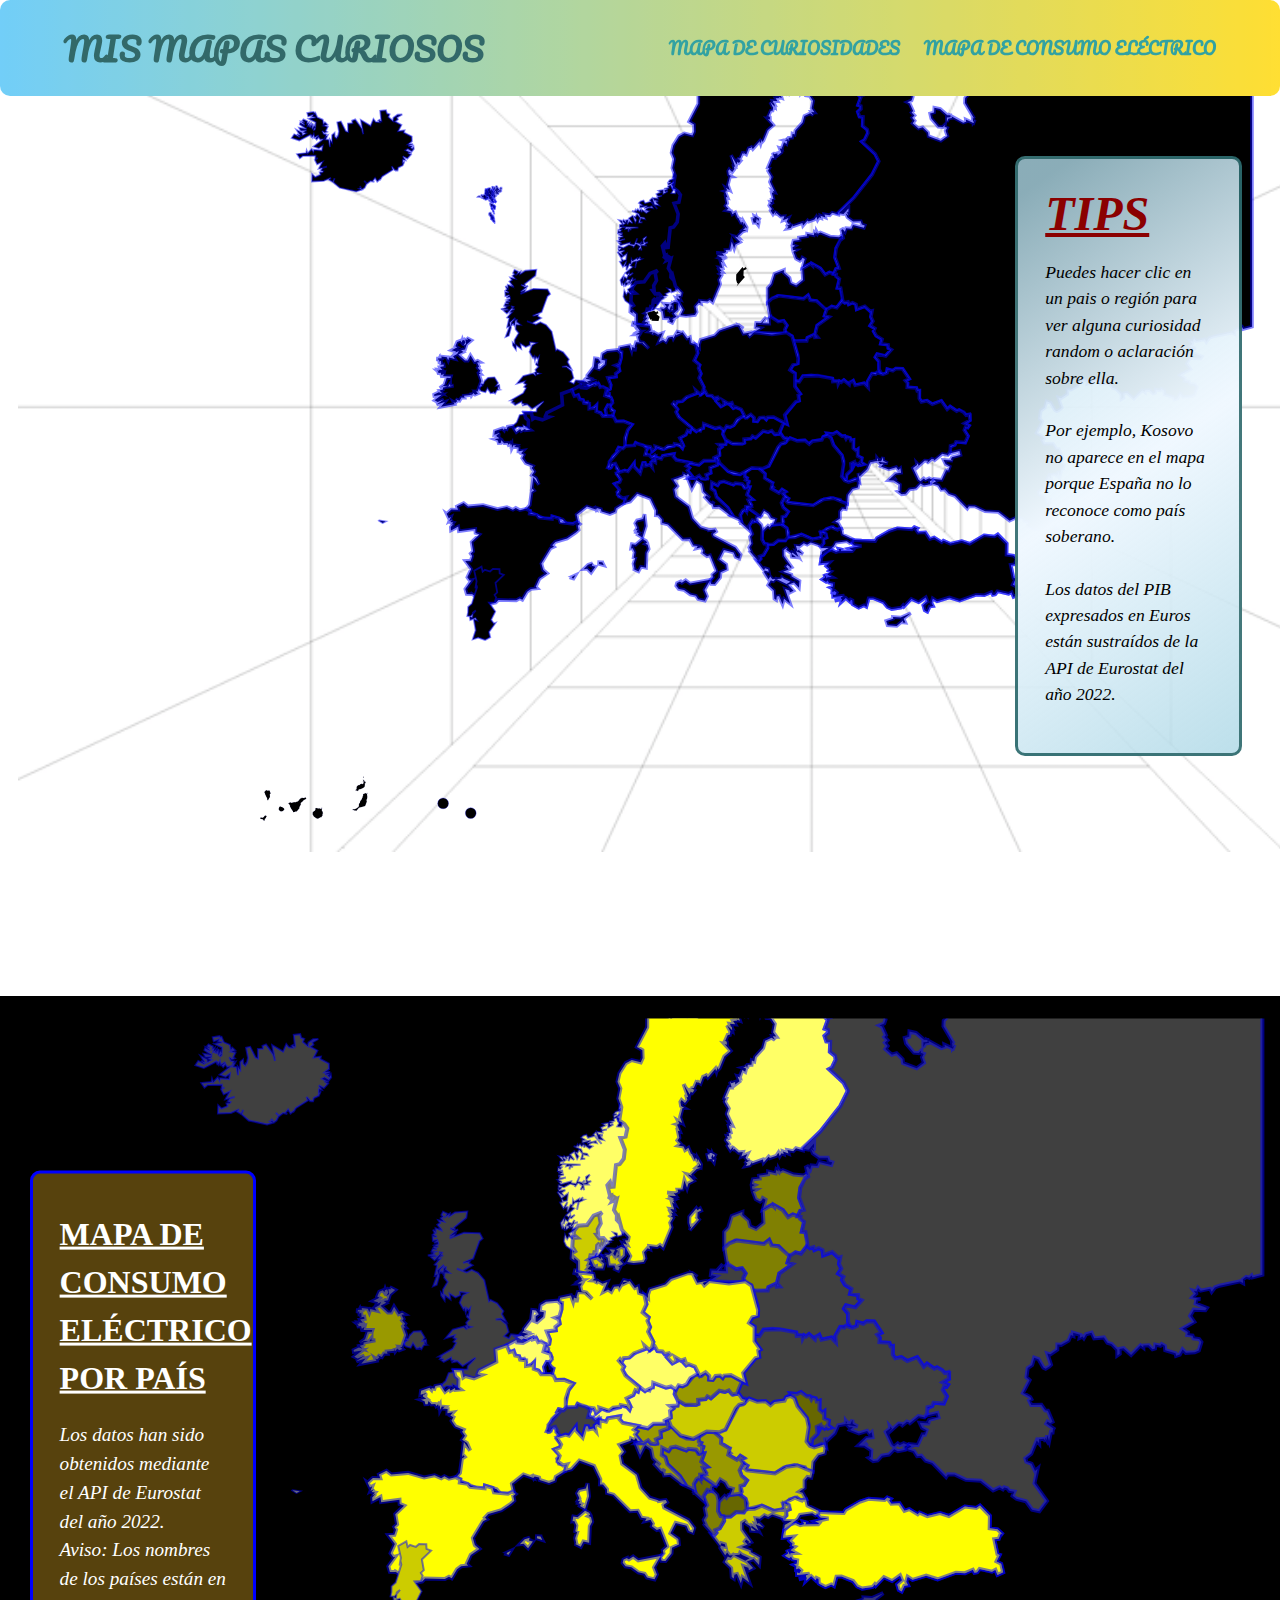
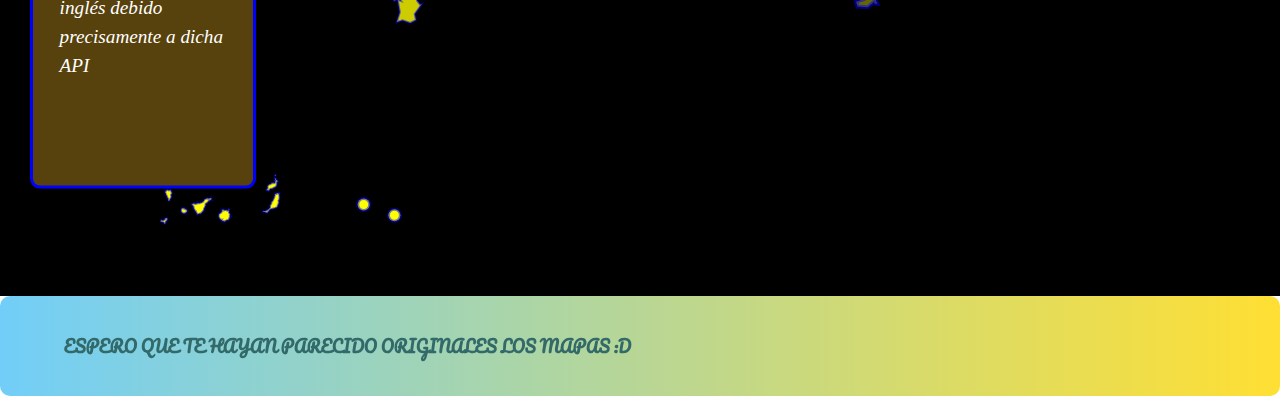
==== index.html @ 96e1d3d3 "Done most work" ====
<!doctype html>
<html lang="es">

<head>
    <meta charset="UTF-8">
    <meta name="viewport" content="width=device-width, initial-scale=1.0">
    <title>Maps Stadistics</title>
    <link rel="stylesheet" href="estilos.css">
    <script type='module' src="script.js" defer></script>
    <script type='module' src="script2.js" defer></script>
    <link rel="stylesheet" href="https://fonts.googleapis.com/css2?family=Pacifico&display=swap">
    <link rel="stylesheet" href="https://fonts.googleapis.com/css2?family=Sacramento&display=swap">
    <link rel="stylesheet" href="https://fonts.googleapis.com/css2?family=Handlee&display=swap">
    <link rel="stylesheet" href="https://fonts.googleapis.com/css2?family=Indie+Flower&display=swap">
    <link rel="icon" type="image/png" href="imgs/faviconMapa.png" />
</head>

<body>
    <header class="header">
        <div class="container">
            <h1 class="logo">MIS MAPAS CURIOSOS</h1>
            <nav class="main-nav">
                <ul>
                    <li><a href="#sol">Mapa de curiosidades</a></li>
                    <li><a href="#noche">Mapa de consumo eléctrico</a></li>
                </ul>
            </nav>
        </div>
    </header>
    <main>
        <section id="sol">
            <div class="aesthetic"></div>
            <div class="curiosidades" id="boxCuriosidades">
                <h3 class="tip" id="tipID">Tips</h3>
                <p class="curiosidad" id="curiosidadID">Puedes hacer clic en un pais o región para ver alguna curiosidad
                    random o aclaración sobre ella.
                    <br><br> Por ejemplo, Kosovo no aparece en el mapa porque España no lo reconoce como país soberano.
                    <br><br> Los datos del PIB expresados en Euros están sustraídos de la API de Eurostat del año 2022.
                </p>
            </div>
            <svg class="svgIslandia">
                <g id="paisG">
                    <path class="pais" id="0" name="Islandia"
                        d="M143.70232319159174,42.4062263351332L142.27524270371282,42.42993462417582L142.70839783030033,43.806839103218806L139.75791198928155,45.05608356433732L138.1443171126171,43.540576780119096L137.98725236416612,47.47919228551389L144.45390255429666,47.19286910245443L148.55905971009966,45.43055295024902L147.21664693818263,46.34788136476378L149.61617909127565,47.807460903034034L150.56592999206524,45.71444451391925L149.76772203216393,47.90047034466474L153.36180522132756,50.97646887179821L162.54579826649496,53.01477382465933L165.55088864896737,52.128448557355L164.3201390966522,51.44516350903526L165.3840073537382,51.265831579093444L164.5956159406151,50.14424713589964L165.6600977318747,52.0822477889631L167.2405617631628,51.004432494772075L168.40627669307247,48.61840596927836L166.9779691368463,47.18679005398182L168.51364517345888,48.78861932651089L170.57082525766265,47.2615623501948L172.68567755418826,47.710196127472585L171.600335601025,47.33694255125499L173.04643564828666,45.52660191611586L174.2673686538236,47.526000958752846L176.4533909144911,45.700462702432425L175.4864610568397,46.92174354057676L176.96262427860955,44.69255646567596L182.96176142842896,40.93813612900075L182.28687383742863,39.14177730534878L184.02747028803583,41.20014311816968L185.53492375266117,41.06822776631446L184.1213410166023,41.40075171776523L185.531856081793,41.384338286889374L185.93617510221958,39.778253680429444L188.38785766007172,38.576425797397526L189.3848506922313,36.31380395589722L188.43755392813625,37.38250067737962L188.50320208471538,35.42079173527334L189.9051276714752,35.663953674176874L188.45841409003992,33.487654320987495L190.95488464256755,34.78735488442858L192.99549930408313,32.52230142353924L191.23342915739858,31.496765946212268L193.38202583347424,31.773970556562748L190.065873624968,30.136882802892888L191.28128482294227,29.511956619910162L193.441538648317,30.811657183351056L194.55019490007845,29.492503664797788L194.38515420737022,28.209216532232865L193.71149368471714,29.302229447605555L192.9862962914786,28.687029742179092L193.6673192242153,27.786114758540233L191.4812969635478,27.838394575404475L194.13483226452647,26.770305758769368L191.45246085738688,26.80374052536899L193.49614318977066,25.202519157686936L193.41024840546152,22.54962240424614L189.06335878524567,20.251134176757958L189.4185950717813,19.059032771281952L185.92083674787864,19.517393026115766L187.6902693046468,16.052943301583312L184.22625536029415,14.181812181718435L185.7195975389258,13.063875167608241L185.20729650393918,11.947761868039485L188.13140037549158,10.24076505693507L185.54842150448115,10.414017938403497L183.2353976698709,12.079677219894707L182.98200805615897,13.834698513933047L180.45854199999133,11.68879440310696L181.08741452796892,10.165384855874372L179.6137054428936,9.679668882913939L179.0787036434824,7.8474436732736965L175.90059662404445,8.234071156130657L176.51106312681293,13.9435134815929L175.31099028317962,13.56053342781901L176.16012157949274,12.976944774450267L174.8575885288621,13.669348395478554L175.49382346692335,14.577558237284178L173.38694711465502,14.409776499440646L172.15558402816617,12.8146341802314L170.55916810836356,16.57574147022651L165.12877713750538,13.342295587653103L166.4846876612424,21.246882316568843L165.65641652683286,18.02802615032954L162.00343405700013,13.034695734939483L160.2751082898656,13.711293829939825L160.47634749881846,15.094885262302055L157.95533557934536,15.269961858312813L158.0185295992299,20.011619666937534L156.76078454327472,19.515569311573742L154.05325823501607,14.153848558744253L152.0525232947869,14.62679852991194L152.9893899779301,19.682135239722776L152.32002419449248,22.887617499322626L152.19179555220245,21.890045644969717L151.67519977800032,23.458440150899207L150.65489244724253,22.65843737190568L150.52175553156337,20.523475548330204L149.1486660509645,21.713753239264733L149.10265098794176,25.61771816836525L147.90135107596114,24.106466718077808L148.02160377399395,28.33566074046296L147.28413569728264,24.274248455921143L145.58464603630907,24.104035098688886L146.6558767034787,21.874240118940996L145.60243852734453,22.458436677157223L146.04418313236295,21.410408720481822L144.5397973386058,21.147793826465605L143.68943897394539,19.425599394179365L144.917734389566,20.47727477993834L146.3399066040558,19.928944607710424L145.61286860829634,19.45538673169514L146.74483915865602,17.01768829418412L144.76741851702502,16.590331186560697L146.50678789928497,15.895495946142946L145.15639918311064,14.648075199566374L144.4244529139621,15.617683430945606L143.95387220278278,13.201869567936232L140.94510061526853,11.908248052967524L139.59716603578875,8.838936479154224L139.54256149433508,9.65109735509282L138.75785128625378,8.830425811292459L135.38832160464116,9.388482461076448L135.88467075111322,11.347759783794341L138.64864220334647,10.407938889930806L137.9854117616452,11.468732848398878L140.06774674696806,11.833475756754892L136.33929957377802,12.68758206715433L140.0063933296044,14.555065757935864L139.71925933634245,18.333802288500983L138.7995716100611,19.152042212912463L139.81681126995068,17.39641301402707L139.14683195233943,16.28698666777806L138.28542997255354,18.532587173555214L138.1872645047717,15.147772984013546L137.1872038017439,17.513738649548067L137.32586252498578,15.96297338418909L136.3509567230771,17.28638223667287L137.06633756953744,15.472394172450581L135.72269772927314,16.477868789817773L136.26751607546254,14.668743964373443L135.275431316692,15.232879662630317L135.42267951836482,13.987282630595416L133.28451292324098,12.995181919867793L132.53968243644607,13.85597518358721L133.966762924325,14.674823012845978L132.16481305635406,14.33378839353328L134.0182997949105,16.17087684195152L131.51998863986194,14.920416571138622L131.23960352250995,15.818292030541276L135.0208146346328,18.364197530864164L130.84510104886158,17.66936229044641L131.7991466888666,19.28699708900432L135.00363567777094,19.149002688676255L132.90289466723897,20.125297873375388L134.59379484978166,20.7101023364389L132.77773369581712,21.767856770670647L132.52925235549424,20.473019446007477L129.4382671887127,18.87483760256249L131.38685172418275,21.870592689857304L129.56097402344002,21.254177174735762L131.3469720028964,22.82074796612385L128.12469052295654,21.294906799502648L126.7503739740104,23.331388037822332L130.9273146281289,24.709508326559547L137.12953158942204,21.496123303945335L137.89031396473155,23.313758797251744L137.6172912574632,21.425606341663293L138.38052776946722,22.983058560342524L138.96277170024842,21.40736919624542L139.36340951563318,23.194001542341862L141.70526945640435,21.854179258981603L139.94074517302528,23.475461486622546L140.60704328559473,24.212850066348235L141.6709115426807,22.85661435211247L142.56667143619026,24.197652445166838L144.26063928960113,23.98974898740425L138.89651000949567,28.06514308343211L141.8175462101799,29.07791255896649L143.93055790418458,27.62988321279452L143.5041516535071,30.28399577592966L139.02780632265393,29.87426790887714L138.7566242179065,31.047524264087823L137.86393199526515,29.495543189034034L135.57790366429487,31.84144799460924L135.03063118141097,30.351473213975495L134.79257992203995,31.70831683305905L129.7296959211901,32.28157110402459L131.24573886424633,34.52534789525973L132.8409277157017,33.28826153108659L139.92540681868437,33.18491770705222L139.7799992195325,35.31562419669699L141.21689625418958,34.41592502275274L139.5824412156215,35.381277920201185L140.8340509298403,37.90469094117561L143.83300597057635,36.576418849913516L141.74330857516986,40.36305814349327L146.3067757586794,39.28585075414942L143.9759594330337,39.89557931595071L142.90104756082224,41.44634458130942L144.16554149268745,41.82446139630539L143.66735174369444,42.47552748772059Z">
                    </path>
                </g>

                <g id="paisG">
                    <path class="pais britania" id="1" name="Reino Unido"
                        d="M265.3471302643617,196.6736315193453L269.0829398476354,195.71618138491144L268.2792100801713,194.44869977837527L270.31000819490873,195.8347228301269L272.3352845020834,195.27848989488447L272.452469529248,196.32590994671284L275.7735300111433,195.29186380152422L278.8092971022976,196.22195821783157L281.84813186432007,194.14961059352353L283.3040484583599,194.49307683222503L285.8943897394539,192.13197440546884L286.1698665834168,189.94290905048737L279.4639380655679,189.335612108075L282.51381644271584,188.30946872590084L283.10096864688614,186.4717723726351L281.562838473579,186.57511619666943L283.25864692951075,185.3793673621098L284.8924884339052,185.69486997783756L285.22011568262724,184.4237409422178L283.81880363004103,184.43833065855185L285.1544675260481,184.321612927878L284.40350169751684,183.4699382368675L285.42012782323275,184.56903020071272L287.00304599121534,183.05169970195294L288.02580745866777,177.63769913225914L285.05691559243985,174.51671564642854L280.65726203329126,174.15622807200356L279.6050509255044,176.0498516712173L277.35153990573684,174.99756838061097L279.4344884252334,172.89664922848178L278.34178406198646,169.03402182899467L275.50786971395866,166.64556368411183L273.0089450247365,166.73978893543688L275.54406823020315,166.36106421559427L278.2650922902818,167.83584137504613L276.1011572598653,163.96409540284972L276.84905541752846,162.46621785920226L273.6948762308623,158.6066299839514L270.37688341983517,156.94279441700175L269.70690410222386,157.53975697701082L267.29632833400535,147.05765369571398L264.1783476635838,143.40171394429498L260.9977865074513,141.85034077408864L258.50008888657635,143.0995852352069L253.5789312798366,141.32389517636176L256.4821749894853,142.40657370933113L261.3922889810997,139.52996797209883L259.5989285915597,138.52814078381516L260.05539801674536,137.59439893842446L256.73188339815545,138.3554958071935L261.7272786399053,136.2618715132315L264.9305405604623,127.44968284735683L266.45824065281766,126.17733800204248L265.020730083987,123.61137164175969L257.16810619561113,123.30620340843554L249.94312776686567,126.08858389434275L252.19357111576502,125.02171088740214L252.7893127983662,123.82960948192614L250.07626468254483,125.07399070426631L254.16731055235417,121.70558994560108L252.48254571154789,122.28917859897048L250.30388586096404,121.08127166746571L252.74268420116982,121.77185157395253L252.2487891913923,120.66789637132904L258.2712406398099,115.86666388767293L258.78231460644923,112.74628830668992L252.65924355355526,113.22896475541378L249.854778845862,115.05267929719246L250.07810528506576,113.73960482711176L248.1890335644384,115.01073386273146L248.7553256067051,113.78641350035065L246.69630491998038,112.87637994400328L245.8882804133009,114.50495702981172L246.7282086970095,115.24720884831568L245.55451782284254,116.08550963268655L247.0227051003551,117.66788595010293L244.35873971842463,117.10375025184632L245.19866800213327,118.40649033952354L243.86361764029985,119.29463932136977L246.22327007210652,122.24480154512037L244.46856233550562,120.88917373573155L245.3367131912015,121.98826569957676L242.9138667395103,121.04418947178283L242.95988180253303,122.84966686814374L241.68066305050058,121.78583338543928L242.5396108935919,123.59860563996753L241.64569160260328,124.30012783370502L243.527400913147,125.42475180113523L241.48739978580502,125.02414250679118L241.61010662053235,127.37308683660217L243.97282672320716,126.81685390135962L242.1714903894099,128.31533934985436L244.03479367474452,127.93418301062263L244.25934718229553,128.9007517177653L242.41138225130186,129.57066285944535L244.2986133694083,130.27036133864112L242.24756862694088,130.16154637098168L241.8180947053952,130.9299380979177L243.55010167757155,131.55060894696987L241.54998027151598,131.4138303563364L240.9867559001175,132.68921472588715L242.53408908602918,132.86429132189775L241.39905086480135,133.34028081730207L242.04387528129348,133.90259280101702L239.09400297444836,134.6399813807429L243.36481435713324,134.95183656738712L240.4867255486036,135.3524458617311L242.46475972440825,137.02965533532029L245.9146623827673,133.44362464133593L244.61274286631024,133.05638925363175L246.08277074634373,133.3518310093998L245.14283639233233,134.76824930351466L246.76256661073313,134.64849204860454L244.67532335202117,135.36642767321797L244.12682380079,136.54089983812358L245.1606288833678,136.40168962810102L242.5942154350456,139.26492145869375L243.69980401593887,139.6837678984556L242.59482896921924,144.67405878960926L243.9961410218054,144.05946698902983L241.73956233116968,150.02483725518803L243.48936179438152,149.3360810632428L244.74342564529488,144.85278281470352L243.96607784729719,142.13787976684222L247.1497066742979,139.52145730423737L244.87104075341128,141.97982450655482L244.7323820301694,144.05217213086289L245.51279749903526,142.68985736815407L246.21713473037016,143.60475416327986L245.92202479285092,142.36584408456457L246.80551400288772,144.00657926731813L247.17363450706972,140.68255556250287L247.49021814066626,141.3786066126151L248.17983055183387,140.221155783433L247.55157155802993,142.6035348798433L247.66752951684722,141.60353140610118L249.78238181337287,143.29289897663537L247.4073910272253,143.12572514363924L247.24357740286433,145.75734522742565L248.97128963582517,147.9257418176007L246.69201018076492,151.7573660698777L246.70918913762677,154.14217678567684L245.67477052087534,153.1835108415488L245.78950141134538,154.7506895377839L247.44543014599074,157.10388920152567L247.58838360844814,154.61573466169213L250.37996409849498,156.62972342066294L250.00079997918752,153.82910578933837L252.8930000737108,155.68139185893835L255.2649231889902,154.57014179814766L255.24897130047563,152.96162557229906L258.6313851997346,153.4236332562162L256.4692907718389,154.62485323440114L255.00294409684733,158.32273842028098L256.94723389310195,161.72943718432367L257.5491109174395,160.91484468899577L258.00496680845157,163.04068793986247L258.6270904605192,161.24250540166892L259.3449254436741,162.1349097174458L260.14129280105453,161.1653014860667L259.4590427999705,165.14586242592233L258.8565522414593,164.4315742303923L258.5688047140237,165.3385682625037L259.93023704532345,166.57443881698242L258.28228425493535,168.27535657961454L259.00564104565296,170.03645692212564L260.5149351127992,170.42247650013553L259.34124423863227,170.79816169574192L258.657767169201,169.458947317229L257.690223777376,169.9787059616361L258.57003178237096,171.64436524312714L256.99570309281927,170.2978560064473L251.55488204100922,171.77263316589884L248.07859741318381,175.97507937500416L252.44021185356695,174.68996852789758L251.8573543886121,175.82371106803666L253.18320173784096,176.43465543953252L251.98926423594398,177.8036571555612L253.1292107305609,178.36292961504003L251.51009404633376,181.29728631276186L244.69802411644577,185.2535310587271L245.84901422618816,185.2480599151018L245.10295667104594,186.4979122810674L247.08160438102422,186.7404663151239L245.9017781651209,187.0255736884887L247.02454570287603,187.8468531371363L250.67814170688243,185.86751495445915L250.82416284020795,187.08757998290906L252.310142608756,187.2577933401417L250.88674332591887,188.17269013526754L253.80900659495038,187.55323509591003L256.48033438696444,189.96175410075236L262.92673794936496,185.84806199934687L259.0676079971903,189.89062923362297L258.8694364591057,191.56054384904496L251.37879773317547,191.82680617214487L252.3352975098751,192.90583727603044L249.54187641730732,193.4572069724948L247.95527704428287,197.48518449043658L242.26536111797634,202.64204130973954L243.63845059857522,202.01529141221496L245.43365159063612,203.61286535081317L246.4343258278375,201.24629178043156L248.48721117282585,199.9307856909619L251.6113271849838,200.20555868192335L251.5512008359674,199.1757678706656L254.90600569741272,201.14963490971752L255.97846343292963,196.63715722850958L256.7067284970364,197.42925724448898L260.18117252234083,196.37211071510444L262.27761879365744,198.36847023350495L262.496036959472,197.18487949589039L264.71580359968954,197.713148808159L265.3459031960144,196.6444520866768Z">
                    </path>
                </g>

                <g id="paisG">
                    <path class="pais noruega" id="2" name="Noruega"
                        d="M354.70531498367524,91.49454275134273L352.3284835950068,84.07384828084501L355.056870065169,83.51214420197736L355.8207201113467,81.80514739087234L356.3379294197224,79.68295156908925L351.7848923171647,75.02032139060842L352.8812778854534,68.0257682180397L351.301427388339,63.50356405927581L352.35486556447313,58.27922980192733L350.84986623654237,54.68712005947044L351.8867389899883,50.25002257932293L356.61892807124804,43.901672259391106L362.9775962468185,44.52659844237438L364.0040389193127,42.28403746083359L363.86047192268165,38.15818726248273L361.0210357670911,36.48340940828273L366.3870056497175,26.16240091150967L366.42075002926754,13.908862905298392L369.51480286691725,13.728923070509907L372.4186601107396,11.67542049646716L371.68978151245926,8.593342920861035L377.9717579163252,-0.028571527820731024L378.0282030602998,-2.527668354905477L376.1354501346307,-6.147741720336275L378.46258525523456,-8.395773845502042L380.0645229825999,-13.944121386439878L383.3898782037107,-17.181822602944386L387.1839735334799,-14.721023781237763L388.31717115218686,-17.49975683806113L377.4330749118722,-17.49975683806113L377.2576041382121,-17.16844869630435L380.04611695739084,-16.66996672155191L378.39877770117636,-17.27179252033896L377.73002545191235,-16.356287820365758L378.3883476202245,-13.903391761673456L376.64591056709634,-15.668139533268178L378.6810034210492,-12.331349826660432L376.84714977604915,-13.57512314415339L375.8360454578959,-17.49975683806113L374.50897104031986,-17.49975683806113L374.2831904644216,-16.880301798703222L373.2874245006092,-16.242609613928373L373.2254575490719,-17.49975683806113L372.3204946429578,-17.49975683806113L371.06459018952347,-16.216469705496404L371.7897875827621,-15.291238527966977L372.5517970264188,-16.89002827626007L375.0795578218019,-15.814036696610568L374.8151245929645,-13.852327754503635L373.63407130871394,-14.753850642989708L367.97912683030466,-12.639557584220796L368.3190247624994,-11.618277440824842L370.3044213483877,-11.516757331332606L367.98219450117284,-11.0474547892483L368.82641752409694,-10.679672356656077L367.96194787344285,-9.793954994198728L370.3884755301759,-10.647453399751306L371.69100858080657,-13.306429201664482L374.2009768851542,-11.149582803587709L374.4795213999853,-10.221312101822267L373.1469251748464,-11.486969993816675L371.9057455415794,-11.272379582733993L373.4131990062047,-10.233470198767492L371.25908052256636,-11.049278503790049L370.4351041273723,-9.356871409019119L372.06342382420405,-8.996383834594123L370.72591932567605,-8.12525618847154L372.6045609653516,-7.398809895996694L374.8132839904436,-8.711276461229712L372.54566168468244,-6.417651472519292L374.1255121817969,-5.0109596559608L373.04569203619633,-5.6219040274558925L373.2285252199401,-4.508830252123697L372.07692157602406,-7.184827389760951L370.2645416271013,-6.195158298422287L370.6338891996306,-7.7264706086688895L369.04054095069614,-7.076620326948502L369.4178644674827,-8.452308996296487L370.3571852873204,-8.029815127451567L369.7577623996774,-8.750182371454308L367.0944105519206,-6.737409422177709L369.7319939643846,-6.463244336063633L368.48713312607583,-5.348346846189611L367.16558051606245,-6.279049167343976L365.17343505426413,-3.3532031374840288L367.4705070003599,-3.970834462299644L367.7128529989464,-3.117336056747144L370.45289661840775,-4.522812063611137L369.6669593419792,-3.598796695776596L372.0339741838694,-3.4176410512931854L372.27754725080325,-0.9112493660422993L370.77377499121974,-2.833444493076842L369.5644991349819,-3.0103448036292724L369.2436207621698,-1.2109464557408578L369.2080357800989,-3.234661692268026L366.33976351834747,-3.1258467246087163L364.6457956649366,0.6693032368324525L363.59051688628153,-0.7148961003770271L362.9045856801557,1.3410380930546417L362.97084737090853,0.36352709866077637L360.12773001027614,1.3039558973718723L361.22166144187037,3.2310142631844507L363.15858882804133,3.7130828070615793L360.1553390480898,3.6529002271826263L361.69162861887605,4.381778139046821L360.00256903885423,4.569012832003194L360.5970836531082,5.071750140686731L362.5702095555238,4.78664276732193L361.3566389600704,5.274790359671244L358.3135094588325,4.891810305897703L360.5253001547927,6.05412437385805L358.39940424314165,5.514912774338798L359.29455060247756,6.270538499482131L358.34418616751435,7.438323711068151L361.6542030342842,6.697895607105709L359.9976607654652,7.3155269319213625L361.2001877457931,8.13498266602769L358.70064952239727,7.882094249567428L359.42646044980944,8.82009142888871L358.6491126518118,9.206718911746176L358.27178913502524,7.911881587083435L356.91281094042,7.841364624801239L358.09938603223327,8.860821053655405L357.13675091379736,10.886360004724322L360.5749964228573,11.26569262941417L358.3760899445434,11.644417349256846L357.26007128269833,13.18120080312924L364.2960811859637,10.959916491242572L361.9634242577971,12.996397729562059L360.79525519119284,12.44016479431978L362.1658905350972,13.790321460082971L360.49462344611095,14.283332291210554L360.3179256041035,12.255361720752871L355.28326417524096,14.609777194189299L355.0623918727318,15.373305682346993L357.40547888185023,14.724671210321299L356.52567087685526,16.209782752176388L357.93250473700414,16.73136511112443L358.392041833058,18.48334688092687L356.1673669194514,16.231667326677684L355.0544159284745,17.066928586812153L355.3593424127719,19.207969458860553L354.3034500999432,19.589733702939554L355.7704103091085,21.291867275266323L354.0746018531767,19.70584352876617L353.18681790392446,21.353265664839583L353.604634676171,22.85904597150151L354.4813750102978,22.03290328407555L354.7458082391352,23.86391268402141L355.6912644007094,23.824398868949526L354.58935702485786,24.64993365152796L353.85066187979936,23.876678685814195L353.98134465878394,24.68093679873835L352.7242131370024,22.007979185338044L352.2769467244213,23.500385585360554L353.0984689829208,23.708896947970352L350.8793158768769,27.296143451648895L353.66537455936106,25.293096979928837L352.5125438470978,27.20434981971277L353.645127931631,26.69127812862587L353.15614119524264,28.28520463814039L354.00649955990303,28.670616311302616L356.8128048701172,26.000090317291345L353.7825595865256,29.485816711477884L351.4081823345517,29.57092339009423L353.0371155655571,29.077304654119278L352.2462700157394,27.447511758616727L351.3590996006608,29.365451551720405L351.0161339975979,28.114991280907585L348.484691997173,30.8669765244517L349.66697234977084,30.811657183351056L347.7723788215808,31.430504317861363L348.3374437955002,32.12108422434798L346.65083835217297,32.35938292447398L349.0356456850987,31.963636868907884L346.51708790232016,32.77215031576318L347.5502794507243,33.27731924383571L346.15755687656906,34.46759693477004L351.91434802780196,31.05846655133851L348.92214186297593,32.61470296032301L350.0412281956892,33.4949491791546L347.3238853406524,34.66759762951854L347.0809258078923,36.97277281032686L345.0525818298494,35.758178925502115L347.263758991636,38.03052724455829L347.7668570140181,36.44146397382193L349.6559287346454,36.36608377276154L347.5091726610907,37.662136907118935L349.0693900646487,38.136302687981356L347.3011845762278,38.409859869248336L346.1778035042991,40.26214593884793L346.9207933885731,38.22384098598662L345.79434464577616,38.473081973363264L344.5795469819755,36.113803261148995L344.2433302548226,38.059706677226856L342.6917023296955,38.39648596260854L343.8077209915406,39.49983326038454L341.89288083562053,38.499221881795506L342.83465579215283,39.6542410915885L341.41800538522574,39.73083710234343L340.95110587908823,42.1940675434389L339.94122862928225,41.83054044477812L339.42647345760105,42.941182600720964L340.26394760461517,43.219603020766215L338.9325784478236,43.25182197767114L338.43377516465694,45.351525320105445L339.46267197384566,45.11140290543797L338.4153691394478,45.91991635229314L340.07988735252417,45.62386669167762L336.7238554227315,46.789828188721344L336.0170640547021,47.82022690482658L337.499976152382,47.89864663012283L335.8305496659166,48.59226606084601L336.0808716087603,49.44758818094029L339.4534689612411,47.6402870700374L337.5374017369738,49.30777006607063L338.7718324943308,50.282241536227744L338.3288608209651,51.47312713200929L339.39395614639835,51.58619743359942L344.49978753940275,48.25427096576956L344.671577108021,45.98131474186625L342.39475178965534,47.275544161681815L346.75636623003845,43.07917700104892L346.2919208605955,44.27127840652484L347.8509111958063,44.56368063805695L345.2844977474841,46.55092158374845L347.78710364174805,47.53937486539257L343.15982890418024,49.87980852734167L342.7340361876764,50.97950839603426L344.33904158590997,50.296223347714644L343.61936600023415,52.62145938848262L339.86576392592497,52.164314943343115L339.82097593124945,54.056722732862156L337.66440331091655,53.967968625162435L338.59758878901795,52.34729430236843L337.15762408349264,49.505339141430134L335.7968052863665,50.19409533337504L336.1544957095967,51.11446327212608L333.5347047881681,51.61416105657333L335.7176593779674,51.69379659156416L333.84760721672285,52.353981255688176L334.07706899766293,53.274349194439296L335.70048042110557,52.90778257154169L333.16965195485426,54.3643225855755L333.13222637026246,52.256716480126606L330.54924749925203,52.70170282832062L331.6020721412126,53.5357482787607L329.39150851359966,54.49745374712553L330.1246818510955,55.690770962295844L332.43831921987936,55.47861217060224L329.8669974981681,56.07253520637519L330.2105766354046,56.96311580761031L327.49077964367325,56.67071357607851L328.0576852201135,58.0324204339396L329.4608378752206,58.07071843931703L328.75772771223296,58.71935291134292L330.414269981052,58.444579920381514L329.0381128295849,59.01965790588927L330.64066409112394,60.717536144285674L328.3123019021727,60.22999645678307L327.0649869271694,56.686519102107L325.74343431715596,57.971629949213785L329.79828167072077,62.71450356753285L326.32874591880534,58.61418537276714L323.0205696545564,59.606286083494844L322.1751195632851,58.11205596893082L320.51305548690334,58.65673871207535L319.667605395632,59.488352543126474L321.7530080518231,60.82027206347226L320.2829801717895,60.86525702216931L320.2234673569468,62.00872603986468L324.324943307708,61.04519685695842L322.50397388035435,62.423925050543076L326.868042457432,61.32969632547558L327.3300336901804,62.27681207750596L325.5415815740295,61.82878620507601L323.4034149789057,62.80447348492723L323.63471736236676,63.80812438775295L322.7978567495263,63.19778792110444L325.128673075172,63.96739545773479L323.71877154415495,64.95584873937884L321.33151007453466,63.21176973259138L321.1443821515754,64.59110583102317L320.8271849838053,62.93882045617184L319.8473709085075,63.90295754392555L318.99271780463164,62.88350111507112L317.9435743677129,64.16557243794178L317.7312915436346,63.290797362735226L317.0858535929689,64.28107435892086L315.8146107851936,63.81541924592002L319.55348803933555,65.51633700855244L320.31488394881865,67.4087447980713L322.52606111060527,67.67135969208744L322.9076793666073,68.40023760395174L320.5492540031479,67.83731771538945L320.1081229323031,69.9406684869072L321.5867402907675,70.13762965741972L319.5903000897538,70.31513787281936L320.36764788775145,67.67743874056016L318.5681521564751,65.53761367820637L317.7944855635192,67.0944579920382L316.6471766588187,66.79232928294994L318.20616699402945,68.93033063076213L317.57974860274635,70.0689364096792L316.2416305700448,66.529714388934L314.05254063850913,67.983822783579L316.07168160394747,70.69507840235643L314.1243241368246,69.54978567011938L313.24451613182964,71.32912315804845L313.63288326374163,68.87744290905053L312.19107795569545,69.18625857145845L312.5487683789257,70.2817031062196L311.07015102046125,68.86650062179991L310.52778681096646,69.78139741692536L311.8376822716807,70.7674190791803L310.87197948237656,71.40085593002479L310.08481513760074,69.28838658579798L308.6264444068663,68.98625787670971L310.6695132050765,71.239761145501L309.05469126006477,71.63854672530323L309.0270822222511,72.77715250422052L319.3142097116173,73.13034522047838L314.63478456929033,73.43429764410807L315.3231699121107,74.52427103524454L314.3611483278484,73.46408498162415L313.69853142032076,75.48293697937274L314.05315417268275,73.44584783620611L312.1119320472963,73.90056066195623L312.44324050106013,73.0227460625136L310.6455853723047,72.54432494772004L308.6374880219918,74.36682367980445L309.8222225112843,74.44159597601715L309.04610178163387,75.36682715354628L308.2337825357389,74.59174847329054L307.9607598284706,76.26166308871241L310.5326950843555,76.08719439754894L308.0417463393906,76.91151337043296L310.5173567300146,76.58750008684368L309.0485559183284,77.63492013867167L310.93455996808757,78.03309781362677L308.0503358178215,78.79723420663194L308.99640551356936,78.83188478292594L308.5135541189172,80.15103830147918L311.9125334408644,79.52307259425984L307.94480793995604,80.63857798898127L309.9498376194007,81.82824777506801L308.5969947665318,81.75104385946626L309.4590102804913,82.88053106567435L314.6206732832967,81.46472067640723L314.5335514306403,82.36502775519857L317.082172387927,82.78083467072393L318.75712068195514,79.03492500191038L317.8147321912493,81.57839888284443L320.21978615190494,82.20940411430007L321.3149446518464,80.9121351702481L319.9755995507976,82.79846391129433L322.29046398792883,82.21122782884163L322.03646084004316,79.24829960329856L323.8936287836414,78.04586381541904L322.21315868205056,80.47444368022136L322.82853345820814,81.66168184691898L324.62434798444264,81.30362589188313L322.5953904722262,82.30727679470866L323.1727261296183,82.93281088253867L320.51673669194514,82.86898087357665L321.0799610633436,85.87020710449706L320.57011416505156,84.37901651416924L319.35593003542454,85.69330679394443L320.35292306758413,83.40636875855415L318.0503293139257,81.96441846085452L316.3845840325022,84.16624981762834L316.7066894736614,83.33159646234117L314.07585493710735,82.57597073719748L311.0038893297085,84.31822602944351L308.3583299729871,83.41731104580484L308.31292844413804,84.46169157339662L309.9148661715034,84.33889479425018L308.7927121679219,85.74862613504509L308.13316293126246,84.64527883726896L308.53932255421,86.28722982971705L311.64135133611705,85.80151385675684L309.7013562790778,87.13404128194983L310.8928396442803,88.77660017924502L307.7325251158777,86.58996644365243L309.7498254787952,89.92310872117667L312.90339113128766,87.61307030159001L312.5242270119802,90.99666868143714L310.8811824949812,91.41247559696248L309.86332930091794,90.13465960802304L310.19341068633446,91.90305480870074L309.1000927889139,92.06536540291916L310.7468185109547,94.89941780084344L312.70521959320297,91.7705315519984L311.59533627309423,94.53163536825126L312.7365098360585,94.27570742755506L312.7101278665921,96.77298054009759L314.3513317810702,93.23193480481044L315.275314246567,93.36202644212383L315.51827377932716,90.8240237048153L315.98701388798554,91.77296317138763L318.56692508812785,90.21064771393017L318.4724408253877,91.30548434384468L320.50323894012513,89.39119197982434L319.7903122303593,90.51156061332405L320.93639406671264,90.59119614831495L318.37918363099493,91.86171727908727L317.50182976269457,95.64774866781981L318.28163169738673,91.63436086621216L316.3312065593957,92.0556389253632L314.64705525276304,94.19789560710582L316.0624785913428,94.99607467155752L312.10456963721265,98.35839638175037L313.44943654582426,99.3438101391579L314.116961726741,98.29639008732991L314.2280114121693,99.53894759512832L316.401762989364,98.17845654696143L314.7059545334322,99.74077200441864L313.7427058808226,99.31827813557311L312.8776226959949,101.35962261267079L311.6229453109079,100.35718751953972L310.82903209022203,102.81008357823214L311.15788640729136,99.80095458429717L309.38415911130767,102.27512731264356L310.20200016476537,105.35720488824988L310.3682679258209,103.54990377734694L311.18120070588947,105.3395756476791L311.90455749660714,103.74200170908112L312.1027290346918,105.45446966381125L313.46722903685975,104.45750571430563L313.1948198637651,103.36145327469639L312.1383140167627,103.83257953132271L313.2610815545178,102.05384994824101L315.32869171967343,102.751116808048L313.6224531827898,103.21798773074319L314.022477464001,104.37604646477274L316.22997342074564,100.79487900956674L315.8373115496182,102.35172332339849L317.9049217147738,101.9049132606625L315.8133837168464,102.47148057830856L314.2942731029219,104.51404086510074L315.50477602750715,103.92558897295358L315.1562886168815,105.468451475298L317.5742267951836,104.77240042518609L313.4991328138888,107.53168052689705L314.6311033642485,109.63807082265144L318.17364968282664,107.87453886075176L314.99983740260416,109.12682284610621L315.89682436446094,110.44536845981219L313.4862485962425,108.87454233449367L312.6015323178584,110.25995748139808L311.5388911291197,108.18335452315922L311.02781716248035,111.45874584019398L312.0898448170454,113.74142854165375L316.7772459036296,117.12381111180595L319.77681447853934,116.948734515795L317.5840433419618,118.87396916706602L319.07983965728806,119.54935145237144L318.71355975562693,118.06971105414164L319.04977648277986,119.05330109700776L319.5418308900364,117.93232455866097L320.60753974964337,118.61074636820271L319.21052243627264,119.11713110597006L321.18303480451453,119.39615943086197L320.6547818810134,120.43993205360682L321.40758831206557,119.51956411485598L326.17904358043796,119.29950256014793L327.4061119277113,117.28369008663527L326.84227402213924,118.87153754767711L327.9227077019134,118.80041268054762L332.2014950288556,113.04598539638863L333.8426989433337,112.48610503206254L332.48126661203395,112.39248768558451L334.0285997979457,111.93230371620919L333.00829246718786,111.42287945420571L335.26487115782356,110.87029394804674L334.42187520324677,109.87515371308294L337.19014139469544,108.65752030402207L335.74710901830196,107.03319855214441L337.4404633375392,107.47392956640716L337.77606653051845,109.02895016569735L339.9387744925877,108.33593863982144L340.1320377572833,107.09520484656477L340.62286509619264,107.84414361838863L341.951166582116,104.8830391073873L340.0332587553278,99.70490561843026L341.85974999024415,102.41069009358255L342.5806526442673,101.4641822463995L341.6738491356322,98.53712040684455L342.82545277954824,97.59729951298117L343.5635343904332,98.43073705857417L343.2856034097758,100.06478528800793L342.79293546834555,98.13286368341693L342.3156058812562,99.44411443895606L342.3370795773335,103.45020738239626L343.690535964376,104.76267394762986L343.2598349744831,105.95173582886943L344.3666506237236,107.04110131515834L345.9808590345617,106.23501948769251L347.6607156019789,109.81375532350968L348.87060499239044,109.67454511348711L350.0596342208983,98.4787615415077L353.7138437590784,96.05018167670562Z">
                    </path>
                </g>

                <g id="paisG" class="feroe pais" transform="translate(230,50)">

                    <path id="3" name="Feroe"
                        d="m 10.440009,0.015 -0.08926,0.182539 -0.121719,0.0608594 -0.01215,0.0730078 0.04055,0.0851953 0.04465,0.0446484 0.178515,0.0567969 0.09332,0.0851953 0.0568,0.0446094 0.03242,0.15007812 -0.04867,0.21503908 -0.03242,0.089219 0.101367,0.3042969 0.0893,0.1582031 0.05269,0.1460547 0.0893,0.2961328 0.04457,0.1785157 0.815469,0.2799218 c 0,0 -0.01624,-0.1419814 -0.02031,-0.1622656 -0.0041,-0.020284 0.01624,-0.125759 0.04059,-0.1379297 0.02434,-0.01217 0.146016,-0.1744531 0.146016,-0.1744531 l 0.07305,-0.1014063 -0.174453,-0.1541796 -0.141992,-0.1419922 -0.08926,-0.081094 -0.09332,0.3326563 -0.09328,0.081094 c 0,0 -0.06086,0.012202 -0.06898,-0.00809 -0.0081,-0.020283 -0.03648,-0.1176789 -0.03648,-0.1339063 0,-0.016225 0.02027,-0.1460498 0.02027,-0.1703906 0,-0.024341 0.02027,-0.1378906 0.02027,-0.1378906 l -0.105468,-0.1947656 -0.09332,-0.040547 c 0,0 -0.182539,-0.32455376 -0.182539,-0.34078126 0,-0.016225 0.0082,-0.29613282 0.0082,-0.29613282 L 10.752509,0.16507806 10.651064,0.09613276 10.505009,0.03527338 10.440127,0.015 l -1.2e-4,0 z m -1.1364841,0.62828118 0,4e-5 c 0.0029,0.00575 -0.088898,0.19214108 -0.1032422,0.20648438 -0.01434,0.014341 0.040156,0.20368674 0.040156,0.22089844 0,0.017208 -0.04875,0.2667969 -0.04875,0.2667969 l 0.07457,0.209414 c 0,0 0.014336,0.1835799 0.014336,0.2122657 0,0.028683 0.1893278,0.3298759 0.2036718,0.3442187 0.01434,0.014344 0.080323,0.2409744 0.083203,0.2610547 0.0029,0.020081 0.2754296,0.5421484 0.2754296,0.5421484 l 0.3183989,0.063125 0.08891,-0.068828 -0.02293,-0.2667969 -0.08035,-0.131914 -0.09754,-0.4963281 c 0,0 -0.4474523,-0.7974806 -0.4617963,-0.8204297 -0.01434,-0.02295 0.028633,-0.111836 0.028633,-0.111836 l -0.04875,-0.0775 0.04875,-0.0401562 -0.037266,-0.19214844 -0.02293,-0.0172266 -0.088984,-0.002891 -0.025781,-0.0803516 -0.1377344,-0.0200391 z m 1.0155081,0.12050782 -0.08894,0.005742 -0.04586,0.0114844 -0.08894,0.0917578 -0.07172,0.2525 0.108985,0.2409375 -0.0086,0.1205078 0.166406,0.3442187 -0.01723,0.5966797 0.0832,0.2438281 -0.0029,0.175 c 0,0 -0.02582,0.1204615 -0.02582,0.1348047 0,0.014343 -0.08316,0.1376563 -0.08316,0.1376563 l 0.05738,0.2008203 -0.01719,0.068828 -0.08039,-0.017227 c 0,0 -0.02866,-0.060233 -0.03152,-0.080312 -0.0029,-0.020081 -0.01145,-0.1032422 -0.01145,-0.1032422 l -0.2266803,-0.0057 -0.02293,0.057344 0.051641,0.2036719 0.00293,0.1893359 0.042969,0.086055 0.06602,0.031523 0.32418,0.5651173 0.08313,0.060273 0.08035,0.088906 0.06883,0.146289 0.06027,0.040156 0.05164,0.00863 c 0,0 0.01145,-0.1434306 0.01145,-0.1577736 0,-0.014343 -0.0115,-0.1089942 -0.01723,-0.1204686 -0.0058,-0.011474 -0.0602,-0.1004298 -0.0602,-0.1004298 0,0 -0.06599,-0.1319238 -0.07746,-0.1433984 -0.01148,-0.011474 -0.0258,-0.014373 -0.02293,-0.034453 0.0029,-0.020081 0.02867,-0.1118358 0.02867,-0.1118358 0,0 -0.05164,-0.054523 -0.05738,-0.068867 -0.0058,-0.014343 -0.0086,-0.088956 -0.01438,-0.1004297 -0.0058,-0.011475 -0.05734,-0.1348047 -0.05734,-0.1348047 l -0.07172,-0.071719 c 0,0 0.0029,-0.054502 0.02004,-0.065977 0.01721,-0.011474 0.06601,-0.034414 0.06601,-0.034414 0,0 0.05449,0.022941 0.06024,0.034414 0.0058,0.011475 0.07172,0.1003906 0.07172,0.1003906 l 0.06887,0.077461 c 0,0 0.01717,0.074581 0.02004,0.086055 0.0029,0.011475 0.05168,0.175 0.05168,0.175 l 0.03152,0.07168 0.114765,0.1377344 0.08031,0.057383 c 0,0 0.01433,-0.00288 0.01719,0.00859 0.0029,0.011475 0.03732,0.1233232 0.06027,0.1491406 0.02295,0.025818 0.09178,0.040156 0.120469,0.040156 0.02869,0 0.286856,-0.00285 0.309804,-0.00285 0.02295,0 0.01724,0.00287 0.04879,-0.020078 0.03156,-0.022949 0.05739,-0.083175 0.06313,-0.094648 0.0058,-0.011475 0.01718,-0.051635 0.01145,-0.065977 -0.0058,-0.014343 -0.09463,-0.083214 -0.09176,-0.094688 0.0029,-0.011474 0.04297,-0.2724999 0.04297,-0.2725 L 11.538252,3.6639843 11.179658,3.575039 c 0,0 -0.166354,-0.1979446 -0.174961,-0.2151562 -0.0086,-0.017211 -0.160664,-0.2151659 -0.160664,-0.2266407 0,-0.011474 -0.07742,-0.2294531 -0.07742,-0.2294531 l 0.160625,0.051602 0.131953,0.1607031 0.312695,0.2495312 c 0,0 0.306913,-0.06596 0.326993,-0.068828 0.02009,-0.00287 0.06886,-0.034451 0.07172,-0.054531 0.0029,-0.020081 0.02871,-0.3384766 0.02871,-0.3384766 l -0.10332,-0.097578 c 0,0 -0.07453,0.05166 -0.09461,0.028711 -0.02014,-0.022952 -0.111953,-0.1864453 -0.111953,-0.1864453 L 11.285752,2.6054296 10.887041,2.2095312 10.912861,2.0804687 10.806728,1.7821093 c 0,0 -0.309832,-0.4417552 -0.318437,-0.4618359 -0.0086,-0.020083 -0.04876,-0.1262259 -0.05738,-0.1434375 -0.0086,-0.017209 -0.01434,-0.1749759 -0.02008,-0.19218752 -0.0058,-0.017209 -0.01145,-0.0774499 -0.01145,-0.0917969 0,-0.014341 -0.07174,-0.1204566 -0.08035,-0.1290625 z m 2.445508,0.15585938 -0.08109,0.11359372 -0.0325,0.3975781 0.170391,0.2190626 0.219062,-0.024297 0.137969,-0.064922 0.04055,-0.1298438 0.08926,0.024375 0.02434,-0.1622656 -0.05683,-0.2271875 -0.113555,0.072969 -0.194727,-0.17851566 -0.202851,-0.0405469 z m -3.9784379,0.71734372 0,0.685625 0.035508,0.064805 c 0,0 0.1405964,0.1348266 0.1520704,0.1376953 0.01148,0.00287 0.094648,0.1491797 0.094648,0.1491797 l -0.014336,0.5134766 0.031523,0.091797 0.2294922,0.209375 0.12625,0.065977 0.1290626,-0.051641 0.037305,-0.094648 -0.037305,-0.3557032 -0.140547,-0.080313 c 0,0 -0.088929,-0.1405717 -0.097539,-0.1692578 -0.0086,-0.028686 -0.1090234,-0.3471022 -0.1090234,-0.3614453 0,-0.014343 -0.04302,-0.1434304 -0.04875,-0.1577734 C 9.1700209,2.273157 8.9079713,1.8454776 8.7861031,1.6369921 Z m -4.0013282,0.1873047 0,3.9e-5 c -0.016227,0 -0.040525,0.032486 -0.052695,0.048711 -0.01217,0.016225 -0.085195,0.1298047 -0.085195,0.1298047 0,0 -0.032523,0.00402 -0.04875,0.00402 -0.016227,0 -0.012148,-0.064922 -0.012148,-0.064922 l -0.040547,-0.020273 -0.1379298,-0.028398 -0.040586,0.1135938 -0.048672,0 -0.012148,0.056797 c 0,0 -0.036546,0.077048 -0.052773,0.089219 -0.016228,0.01217 0.048672,0.081133 0.048672,0.081133 l 0.0041,0.1866406 -0.0325,0.048672 0.0041,0.1541406 c 0,0 -0.040614,0.04057 -0.060898,0.056797 -0.020276,0.016231 -0.016211,0.089297 -0.016211,0.089297 0,0 0.032478,0.1865852 0.044648,0.2028126 0.01217,0.016227 0.1744368,0.060843 0.190664,0.07707 0.016227,0.016227 -0.024359,0.00813 -0.040586,0.00813 -0.016227,0 -0.056792,0.024321 -0.081133,0.040547 -0.024341,0.016227 -0.00406,0.073047 -0.00406,0.073047 l -0.1135938,0.5719922 -0.073008,0.1379688 0.056797,0.064883 c 0,0 -0.0081,0.036513 -0.020273,0.056797 -0.01217,0.020284 -0.048712,0.1014174 -0.077109,0.1095312 -0.028398,0.00811 -0.024336,0.1541634 -0.024336,0.1703908 0,0.016228 -0.040547,0.064922 -0.040547,0.064922 0,0 0.040575,0.028416 0.060859,0.040586 0.020284,0.01217 0.1135892,0.089208 0.1379298,0.1094922 0.024341,0.020284 0.1663282,0.3651562 0.1663282,0.3651562 0,0 0.1298328,0.097323 0.1501172,0.1094922 0.020284,0.01217 0.2230858,0.048672 0.2230858,0.048672 0,0 0.092319,0.1551166 0.1097266,0.1842188 l 0,-3.3753516 c -0.029241,-0.00551 -0.069997,-0.00562 -0.081328,-0.00562 z m 7.9473441,0.069023 -0.150117,0.040547 -0.113594,0.1663281 -0.05676,0.1095313 -0.06492,0.1501172 c 0,0 -0.01623,0.032461 -0.03246,0.032461 -0.01624,0 -0.04053,-0.044659 -0.08516,-0.052773 -0.04463,-0.00811 -0.133889,0.0325 -0.150117,0.0325 -0.01624,0 -0.09332,0.068945 -0.09332,0.068945 l -0.0284,0.048672 -0.02437,0.1054687 c 0,0 -0.01215,0.077126 0.01219,0.089297 0.02434,0.01217 0.141992,0.072969 0.141992,0.072969 l 0.05273,0.1217187 0.05274,0.1257422 -0.01219,0.1339453 0.06488,0.1541406 0.0081,0.052695 c 0,0 0.09738,-0.044627 0.121719,-0.056797 0.02434,-0.01217 0.13385,-0.048682 0.150078,-0.056797 0.01628,-0.00811 0.133967,-0.036445 0.150195,-0.036445 0.01624,0 0.05677,0.012113 0.06082,-0.012227 0.0041,-0.024341 0.06895,-0.07707 0.06895,-0.07707 l -0.02027,-0.068945 c 0,0 -0.01624,-0.048683 0.0081,-0.056797 0.02434,-0.00811 0.02437,-0.048672 0.02437,-0.048672 0,0 -0.04063,-0.056841 -0.01223,-0.089297 0.0284,-0.032454 0.07305,-0.1338672 0.07305,-0.1338672 0,0 -0.267734,-0.1906476 -0.267734,-0.206875 l 0,-0.1176563 c 0,0 0.04054,-0.032461 0.06894,-0.032461 0.0284,0 0.267735,0.020312 0.267735,0.020312 l 0.137969,0.044609 0.0284,0.012188 -0.01625,-0.3205079 -0.08109,-0.064922 -0.12582,0.028398 c 0,0 -0.03244,-0.012166 -0.04867,-0.024336 -0.01624,-0.01217 -0.09734,-0.085195 -0.09734,-0.085195 l -0.01215,-0.068945 z M 8.8417671,3.4458984 c -0.009,0 -0.033401,0.00902 -0.055664,0.018008 l 0,0.6608594 0.035547,-0.00473 0,-0.045859 c 0,0 0.014379,-0.02582 0.025859,-0.02582 0.01147,0 0.1491406,0.02293 0.1491406,0.02293 0,0 0.3184306,0.063086 0.3327736,0.063086 0.01434,0 0.1835796,0.086065 0.2122656,0.097539 0.02869,0.011475 0.2553054,0.1233692 0.2696484,0.1348438 0.01434,0.011475 0.086055,-0.045938 0.086055,-0.045938 L 9.8715719,3.9565234 9.1544625,3.6926171 8.9335641,3.4660156 c 0,0 -0.074587,-0.020117 -0.091797,-0.020117 z m -0.055664,0.8489844 0,0.6433594 0.1388282,0.257539 -0.0057,0.086055 c 0,0 0.086055,0.2754104 0.086055,0.2983594 0,0.022949 0.0057,0.166328 0.0057,0.1663282 l -0.00859,0.031602 -0.1003906,-0.00859 -0.063125,0.1491016 0.060273,0.1147656 -0.00859,0.1405468 0.3327344,0.651211 0.1233592,0.00859 0.045938,-0.051641 0.025742,-0.126211 -0.054492,-0.1979298 0.091797,-0.2123046 -0.068828,-0.32125 0.011484,-0.060234 0.017187,-0.00863 0.054492,0.077461 c 0,0 0.086059,0.014336 0.097539,0.014336 0.01147,0 0.1175876,1.4e-5 0.1290626,-0.00859 0.01149,-0.0086 0.2553516,-0.1635156 0.2553516,-0.1635156 l -0.189336,-0.252422 -0.068828,0 -0.063086,-0.068867 c 0,0 0.00291,-0.071673 -0.00859,-0.086016 -0.01148,-0.014343 -0.05168,-0.057383 -0.05168,-0.057383 0,0 -0.1319564,-0.051667 -0.1577734,-0.060273 -0.02581,-0.00861 -0.1577734,-0.063086 -0.1577734,-0.063086 0,0 -0.00861,-0.077444 0.00289,-0.080312 0.01148,-0.00287 0.028677,-0.014375 0.065977,-0.014375 0.03729,0 0.1778516,0.011484 0.1778516,0.011484 0,0 0.088962,0.00859 0.12625,0.00859 0.03729,0 0.1376562,0.011484 0.1376562,0.011484 0,0 0.1061752,0.080324 0.1319922,0.091797 0.02581,0.011475 0.1606553,0.074575 0.1749993,0.080312 0.01434,0.00574 0.140508,0.054531 0.140508,0.054531 l 0.02582,-0.00289 c 0,0 0.01435,-0.043044 0.0029,-0.063125 -0.01148,-0.020081 -0.02583,-0.068828 -0.05164,-0.068828 -0.02582,0 -0.2983403,-0.146282 -0.3212893,-0.160625 C 9.8458053,5.0408902 9.6794625,4.8917186 9.6794625,4.8917186 L 9.5733297,4.8085156 9.3180171,4.6994922 9.0999703,4.5101562 c 0,0 -0.057319,0.022964 -0.068789,0.017227 -0.01148,-0.00574 -0.1004298,-0.031563 -0.1004298,-0.031563 0,0 -0.1304644,-0.1740122 -0.1446484,-0.2009374 z M 4.0870015,4.7736328 3.3932907,5.114414 3.2350485,5.122534 3.2512985,5.2969872 3.1702045,5.4754636 2.7442279,5.3983936 2.6671189,5.2564014 2.5616501,5.2604614 2.2857909,5.049485 2.2411419,5.098196 2.1437979,5.061673 l -0.044649,0.060859 0.036524,0.1298046 -0.032461,0.036524 0.044648,0.085195 -0.048711,0.056797 0.048711,0.09332 0.1014062,0.052695 0.032461,0.07707 -0.00406,0.0325 0.060859,0.048672 0.07707,0.1946874 0.1095312,0.097422 0.1703906,0.00402 -0.1014062,0.089297 c 0,0 0.150073,0.020273 0.174414,0.020273 0.024341,0 0.2353126,0.056797 0.2353126,0.056797 l 0.028398,0.020273 0.2353126,0.085195 0.1298046,0.032422 c 0,0 0.060859,0.1135828 0.060859,0.1338672 0,0.020284 0.00812,0.09332 0.00812,0.09332 L 3.2391499,6.4734766 3.0362985,6.5465234 2.9186421,6.3923046 2.8172359,6.3841796 2.5941109,6.51 l 0.085195,0.068945 -0.01625,0.068945 0.1419922,0.020273 0.00813,0.1298438 0.2718358,0.1054688 c 0,0 0.1338122,-0.020263 0.1500392,-0.012149 0.016228,0.00811 0.073047,0.097344 0.073047,0.097344 l 0.1095702,-0.089219 0.1094922,0.1541406 0.2231642,0.0041 0.1135546,0.1500392 0.1176562,0.00406 0.032461,0.097383 0.198789,0.1744532 0.064922,0.073008 c 0,0 0.060811,-0.068973 0.081094,-0.060859 0.020284,0.00811 0.1947656,0.036523 0.1947656,0.036523 l 0.2514844,-0.182578 0.061055,0.023125 0,-0.2930078 -0.05293,-0.014101 -0.09332,-0.048672 c 0,0 -0.056775,-0.040547 -0.040547,-0.040547 0.01311,-2e-7 0.1324006,-0.00227 0.1867968,-0.00328 l 0,-1.432422 c -0.010721,-0.01588 -0.01829,-0.02668 -0.020435,-0.028825 C 4.8294461,5.4957658 4.6873973,5.4186884 4.6630563,5.4024608 4.6387163,5.3862334 4.4439931,5.2888834 4.4155953,5.2726562 4.3871969,5.2564288 4.2573915,5.211802 4.2289937,5.1874608 4.2005953,5.1631192 4.1924985,5.0576334 4.1843843,5.0414062 4.1762757,5.0251788 4.1600263,4.9278288 4.1721969,4.9116014 c 0.01217,-0.016228 0.032461,-0.056797 0.032461,-0.056797 L 4.1843843,4.7980078 4.0870015,4.7736328 Z M 0.79692345,5.6296484 0.68735313,5.7107812 0.59813437,5.7148436 0.52508751,5.8243358 0.41961875,5.808164 0.34254845,5.8284374 0.06262657,5.998828 0.02610313,6.06375 0.16000937,6.05965 0.29387657,5.974455 0.38719687,5.962307 0.54133749,6.027229 c 0,0 0.15415336,0.040547 0.19066406,0.040547 0.036508,0 0.15418656,-0.012148 0.18664056,-0.012148 0.03245,0 0.0892188,-0.024375 0.0892188,-0.024375 0,0 0.060852,0.06489 0.085195,0.068945 0.024341,0.00406 0.397578,0.089274 0.397578,0.073047 0,-0.016227 -0.036523,-0.1582422 -0.036523,-0.1582422 0,0 -0.07297,0.016249 -0.1013672,-0.012149 C 1.3243457,5.9744678 1.1661029,5.7959952 1.1377047,5.779768 1.1093047,5.76354 1.0606047,5.763518 1.0362593,5.73512 1.0119173,5.706722 0.97543911,5.645862 0.97543911,5.645862 L 0.79692345,5.6296484 Z m 1.55375005,0.7058594 -0.093281,0.064922 0,0.089297 0.2271486,-0.040625 -0.1338672,-0.1135936 z m 6.4354296,1.0535936 0,0.010195 0.00687,-0.00496 c 0,0 -0.00592,-0.0045 -0.00687,-0.00523 z M 9.3752047,7.568125 c 0,0 4e-5,4e-5 4e-5,4e-5 l 4e-5,-4e-5 -8e-5,0 z m 4e-5,4e-5 -0.028672,0.017148 c 0,0 0.04588,0.097548 0.04875,0.1090234 0.0029,0.011475 0.086075,0.1635086 0.088945,0.1778516 0.0029,0.014344 0.02582,0.04593 0.02582,0.060273 0,0.012713 0.00451,0.086047 -5.08e-4,0.1225782 l 0.2080078,0 C 9.6790137,8.01017 9.6391507,7.9639854 9.6391507,7.9639854 l -0.031562,-0.00859 c 0,0 -0.074579,-0.1061426 -0.071719,-0.1176172 0.0029,-0.011474 -0.00288,-0.1061258 -0.00578,-0.1204688 -0.0029,-0.014343 -0.00582,-0.02868 -0.017227,-0.040156 C 9.5013955,7.6656812 9.3753291,7.5682304 9.3752445,7.568165 Z m -0.5891416,4.406874 0,0.10375 c 0.022205,0.02644 0.045818,0.05489 0.052852,0.06473 0.01434,0.02008 0.051663,0.175014 0.060273,0.192226 0.0086,0.01721 0.1032422,0.08031 0.1032422,0.08031 0,0 0.06889,0.114742 0.0775,0.131953 0.0086,0.01721 0.06309,0.0029 0.07457,0.01152 0.01147,0.0086 0.063129,0.163491 0.074609,0.180703 0.01147,0.01721 0.080313,0.02297 0.080313,0.02297 0,0 0.020053,0.04875 0.031523,0.06883 0.01147,0.02008 0.054522,0.0516 0.080352,0.05734 0.02581,0.0058 0.057383,-0.0086 0.057383,-0.0086 0,0 0.048713,-0.08029 0.054453,-0.103242 0.0057,-0.02295 0.045944,-0.0086 0.063164,-0.0056 0.01721,0.0029 -0.00289,-0.02297 -0.00289,-0.02297 l 0,-0.0402 c 0,-0.01148 0.057344,-0.06309 0.057344,-0.06309 l -0.1376564,-0.243828 -0.017227,-0.05449 -0.065976,-0.05453 0.1893358,-0.137695 0.0018,-0.180117 -0.834961,0 z m 0,1.957422 0,0.305117 0.061328,-0.0028 0.00293,-0.03727 c 0,0 -0.063164,-0.111929 -0.063164,-0.129141 l 0,-0.134804 -0.00109,-0.0011 z m 0.3166016,1.203047 -0.063047,0.04875 -0.00582,0.100429 c 0,0 0.1377056,-0.01434 0.1491796,-0.01434 l 0.057383,0 -0.00289,-0.08609 -0.1347656,-0.04875 -4e-5,0 z m -0.3166016,1.533672 0,0.232539 c 0.036967,-0.02276 0.081445,-0.05078 0.081445,-0.06773 0,-0.01721 -0.00859,-0.117617 -0.00859,-0.117617 0,0 -0.035244,-0.02222 -0.072852,-0.04719 z m 0,0.577929 0,0.501992 0.201914,0 c 0,0 -0.083224,-0.154889 -0.086094,-0.186445 -0.0029,-0.03156 0.011484,-0.103281 0.011484,-0.103281 0,0 -0.074587,-0.137675 -0.091797,-0.160625 -0.00703,-0.0094 -0.019929,-0.03024 -0.035508,-0.05164 z m 0,0.69043 0,0.38582 c 0.00561,-0.01226 0.016507,-0.02636 0.044141,-0.04359 0.0459,-0.02869 0.189335,-0.03727 0.189336,-0.03727 l 0.017227,-0.05164 c 0,0 0.03728,-0.02293 0.04875,-0.02293 0.01148,0 0.057383,-0.02871 0.057383,-0.02871 0,0 0.034414,-0.01434 0.034414,-0.02867 0,-0.01435 -0.031523,-0.07457 -0.031523,-0.07457 0,0 -0.011497,-0.01149 -0.043047,-0.01149 -0.03156,0 -0.074559,0.02008 -0.103242,0.03156 -0.02868,0.01147 -0.071758,0.02297 -0.071758,0.02297 0,0 -0.08364,-0.08243 -0.1416796,-0.141484 z m 0.1388282,0.671953 c 0,0 -0.069162,0.02838 -0.1388282,0.05684 l 0,0.987188 c 0.031024,0.01946 0.074032,0.0467 0.087188,0.04891 0.01721,0.0029 0.2208592,0.09754 0.2208592,0.09754 l 0.1376954,0.111836 0.04875,0.103281 c 0,0 0.011456,-0.02295 0.040156,-0.03727 0.02868,-0.01435 0.051657,-0.02581 0.068867,-0.01433 0.01721,0.01147 0.045898,0.04875 0.045898,0.04875 0,0 0.014367,-0.114751 0.017227,-0.143438 0.0029,-0.02868 0.057391,-0.197924 0.028711,-0.258164 -0.02868,-0.06024 -0.065977,-0.163516 -0.065977,-0.163516 l -0.1061718,-0.06598 c 0,0 -0.0258,-0.01436 -0.02293,-0.02582 0.0029,-0.01148 0.00291,-0.04589 0.017188,-0.06598 0.01434,-0.02009 -0.025781,-0.375781 -0.025781,-0.375781 0,0 -0.2151502,0.07455 -0.229492,0.07168 -0.01434,-0.0029 -0.051641,0.0029 -0.051641,-0.02004 0,-0.02294 0.088906,-0.298359 0.088906,-0.298359 l -0.043047,-0.04875 -0.117578,-0.0086 z" />

                    <path id="3" name="Feroe"
                        d="m 8.1561421,0.48554682 -0.031601,0.18355468 0.12625,0.4876953 0.2753514,0.6912891 0.2954688,0.5393359 c 0,0 0.00422,0.004 0.00449,0.00426 l 0,-0.6873437 C 8.7685641,1.6072759 8.7231973,1.5291914 8.7240719,1.5239452 8.7269719,1.5067362 8.7211781,1.4149515 8.7154781,1.4034765 8.7096781,1.3920015 8.6122317,1.2370794 8.6064937,1.2026562 8.6006937,1.1682312 8.5577047,0.95023432 8.5577047,0.95023432 L 8.5376265,0.80683588 c 0,0 -0.06309,-0.002927 -0.07457,-0.0201172 -0.01148,-0.017209 -0.1864732,-0.30117186 -0.1950782,-0.30117186 l -0.111836,0 z m -2.6449218,1.02980468 -0.017148,0.00574 c 0,0 -0.094688,0.2295025 -0.094688,0.2409765 0,0.011475 -0.045898,0.2208985 -0.045898,0.2208985 l 0.2524218,-0.017227 0.068828,0.083203 -0.00285,0.1778125 0.065977,0.063125 0.077422,0.2323437 0.00582,0.111875 0.045,0.096172 0,-1.0457032 -0.1683984,0.04875 -0.065977,-0.1233203 -0.1205078,-0.094648 z m -0.6851172,0.3102734 0,3.3125001 c 0.020336,0.034148 0.039168,0.0658 0.043867,0.073633 0.012164,0.020283 0.040547,0.1784766 0.040547,0.1784766 0,0 0.150163,0.137953 0.2110156,0.182578 0.06085,0.044626 0.073003,0.036523 0.097344,0.036523 l 0.1866016,0 c 0.032457,0 0.2596484,0.081133 0.2596484,0.081133 0,0 -0.016242,-0.032478 0.020273,-0.044648 0.03651,-0.01217 0.1095314,0.012188 0.1095314,0.012188 l 0.071172,0.00594 0,-2.5351171 L 5.7949313,3.0494531 5.7381343,2.8060156 5.6529391,2.5342578 5.5150093,2.2705468 5.4014155,2.0758202 c 0,0 -0.081123,-0.024321 -0.1014062,-0.040547 -0.020286,-0.016228 -0.064909,-0.01625 -0.085195,-0.01625 -0.020286,0 -0.1298168,0.093299 -0.1663282,0.1054687 -0.036512,0.01217 0.01625,-0.044611 0.01625,-0.073008 l 0,-0.081133 -0.0325,-0.040586 c 0,0 -0.1216634,-0.073032 -0.1378906,-0.089258 -0.00976,-0.00976 -0.040928,-0.013343 -0.068242,-0.014883 z m 2.9973046,0.2720313 c 0,0 -0.016186,0.00933 -0.037305,0.021094 l 0,3.0329687 c 0.015286,0.023992 0.1728072,0.2710908 0.1864844,0.279297 0.01434,0.00861 0.028672,0.043047 0.028672,0.043047 0,0 0.1061658,0.048755 0.1205078,0.054492 0.01434,0.00574 0.088906,0.091797 0.088906,0.091797 0,0 0.15202,0.1634864 0.160625,0.174961 0.0086,0.011474 0.1003968,0.1692286 0.1061328,0.1807032 0.0058,0.011474 0.031562,0.048789 0.031562,0.048789 l 0.1147656,0.077461 c 0,0 -0.014344,-0.1405448 -0.011484,-0.160625 0.0029,-0.020081 0.01435,-0.074603 0.02582,-0.088945 0.01146,-0.014348 0.094628,-0.2065602 0.091758,-0.2266406 -0.0029,-0.020081 -0.014336,-0.4560938 -0.014336,-0.4560938 L 8.4487203,4.6908984 c 0,0 -0.4618464,-0.4991212 -0.4733204,-0.5220704 -0.01147,-0.022949 -0.063125,-0.2065624 -0.063125,-0.2065624 l 0.1548828,0.068867 0.2725392,0.3155078 0.209453,0.1520702 0.2769532,0.51375 0,-0.6590234 c -0.020994,-0.029267 -0.038836,-0.054744 -0.041641,-0.061289 -0.0086,-0.020081 -0.00582,-0.1663672 -0.00582,-0.1663672 l 0.043008,-0.00574 0,-0.045859 c 0,0 0.00284,-0.00413 0.00445,-0.00668 l 0,-0.6181251 c -0.028443,0.00856 -0.079023,0.030977 -0.079023,0.030977 0,0 -0.025808,0.051641 -0.045898,0.051641 -0.02009,0 -0.1262092,0.048728 -0.1462892,0.045859 -0.02008,-0.00287 -0.060253,2.4e-5 -0.083203,-0.017187 C 8.4487411,3.5434524 8.2995693,3.4258787 8.2880953,3.4029296 8.2766243,3.3799804 8.1819625,3.161914 8.1819625,3.161914 l 0.00578,-0.040156 c 0,0 0.022953,-0.00284 0.031563,0.00863 0.0086,0.011475 0.1204686,0.1635156 0.1204686,0.1635156 0,0 0.031557,0.011444 0.065977,0.0057 0.03442,-0.00574 0.1635156,-0.111875 0.1635156,-0.111875 0,0 0.054521,-0.057351 0.077461,-0.088906 0.02295,-0.031559 0.034414,-0.1520412 0.034414,-0.1635157 0,-0.011474 -0.011441,-0.1004275 -0.051601,-0.1205078 -0.04016,-0.020081 -0.060274,-0.060239 -0.086094,-0.065977 -0.02582,-0.00574 -0.349961,-0.2007813 -0.349961,-0.2007813 L 7.7918843,2.7201562 c 0,0 0.022981,-0.1548978 0.028711,-0.1721094 0.0058,-0.017211 0.054492,-0.1664062 0.054492,-0.1664062 0,0 0.051589,-0.031546 0.068789,-0.034414 0.01721,-0.00288 0.1004514,0.01148 0.1033204,-0.014336 0.0029,-0.025818 -0.011523,-0.1204691 -0.011523,-0.1204688 L 7.8234077,2.0976562 Z m -2.9973046,3.4005078 0,1.4757812 c 0.037179,-6.84e-4 0.084414,-0.00148 0.084414,-0.00148 0,0 0.032479,-0.060855 0.044648,-0.085195 0.01217,-0.024341 0.028399,-0.028398 0.028399,-0.028398 l 0.0325,0.028398 c 0,0 -0.036523,0.0446 -0.00813,0.064883 0.028398,0.020284 0.077026,0.064922 0.1013672,0.064922 0.024343,0 0.2880858,-0.032461 0.2880858,-0.032461 l 0.07707,0.00812 0.036523,0.052734 0.1014062,0 0.064883,-0.09332 0.040586,-0.1176172 c 0,0 -0.01623,-0.194738 0,-0.2028516 0.01601,-0.008 0.1447034,-0.1638768 0.1482422,-0.168164 l 0,-0.00723 -0.1360546,-0.3641406 c 0,0 -0.056818,-0.052784 -0.097383,-0.060898 -0.040571,-0.00811 -0.4705858,-0.032422 -0.4705858,-0.032422 0,0 -0.300179,-0.4706084 -0.3164062,-0.4868358 -0.00283,-0.00283 -0.010391,-0.00795 -0.01957,-0.013828 z m 2.96,0.2982422 0,0.9991016 c 0.046969,0.016284 0.088948,0.032217 0.094023,0.038984 0.01216,0.016231 0.239375,-0.1176172 0.239375,-0.1176172 L 8.2818063,6.611328 8.2777047,6.5748828 7.9369235,5.9014062 7.8638765,5.8121874 c 0,0 -0.041146,-0.00847 -0.077773,-0.015781 z m 0,1.127539 0,1.3987892 0.3414844,0.4103906 c 0,0 0.1704126,0.1744024 0.1866406,0.1946874 0.01622,0.02028 0.1135896,0.06898 0.1379296,0.09332 0.00522,0.00522 0.02276,0.02241 0.034336,0.033906 l 0.4660938,0 c 0.00711,-0.010435 0.014766,-0.021758 0.014766,-0.021758 0,0 -0.1014062,-0.2717864 -0.1014062,-0.2920704 0,-0.02028 0.048672,-0.036484 0.048672,-0.036484 l -0.024336,-0.073047 c 0,0 -1.34e-5,-0.044632 0.020274,-0.064922 0.02029,-0.02028 0.032422,-0.133862 0.032422,-0.1582032 0,-0.02434 -0.00398,-0.044609 -0.00398,-0.044609 l -0.048672,-0.040586 c 0,0 -0.1541682,-0.089238 -0.1744532,-0.1054688 -0.02029,-0.01623 -0.048672,-0.056797 -0.048672,-0.056797 l -0.048711,-0.1176562 -0.07707,-0.07707 c 0,0 0.028401,-0.093315 0.032461,-0.1176564 0.0041,-0.024341 0.073003,-0.1298436 0.1014062,-0.1298436 0.0284,0 0.073047,-0.06082 0.073047,-0.06082 l -0.028398,-0.2109374 0.073047,-0.052774 c 0,0 -0.052783,-0.040525 -0.069023,-0.052695 -0.01622,-0.01217 -0.089219,-0.3286328 -0.089219,-0.3286328 l -0.1379688,0 c 0,0 -0.056739,-0.032465 -0.072969,-0.036523 -0.01622,-0.00406 -0.1054802,-0.040547 -0.1419922,-0.040547 -0.03651,0 -0.081163,0.028342 -0.1339064,0.04457 -0.05274,0.016228 -0.097348,0.0041 -0.1298046,0.0041 -0.03246,0 -0.1298172,-0.024342 -0.1663282,-0.028399 -0.014658,-0.00163 -0.039797,-0.01576 -0.065664,-0.032266 z m -2.96,0.1452344 0,0.2885156 0.096641,0.036641 0.1541406,-0.1703514 c 0,0 0.00811,-0.032472 -0.00812,-0.040586 C 5.0525283,7.1752884 4.9348921,7.098203 4.9348921,7.098203 L 4.8261031,7.0691796 Z M 9.5116109,8.015039 c -2.48e-4,0.02118 -0.00114,0.041429 -0.00441,0.052227 -0.0086,0.02869 -0.043047,0.1749928 -0.043047,0.1893358 0,0.01434 0.045899,0.2007814 0.045899,0.2007814 l 0.068828,0.00859 0.1348048,0.209414 c 0,0 0.017223,-0.00569 0.034453,-0.00859 0.01721,-0.0029 0.02293,0.077457 0.02293,0.091797 0,0.01434 0.017226,0.1147658 0.017227,0.1147658 0,0 0.1118504,0.146289 0.1290624,0.146289 0.01721,0 0.028711,0.011445 0.028711,0.011445 l 0.097539,-0.1262108 c 0,0 0.0029,-0.1663818 -0.0086,-0.1835938 -0.01146,-0.01721 -0.1577557,-0.2065432 -0.1606247,-0.2294922 -0.0029,-0.02295 0.011445,-0.209375 0.011445,-0.209375 l -0.094609,-0.02582 c 0,0 -0.0057,-0.120518 -0.014336,-0.131992 -0.00571,-0.00763 -0.054769,-0.064521 -0.093672,-0.1095704 l -0.1716016,0 z m -1.7255078,2.96 0,0.361445 c 0.032066,-0.0051 0.1468902,-0.05084 0.1577344,-0.05355 0.01147,-0.0029 0.097546,-0.03156 0.1233594,-0.03156 0.02581,0 0.025841,0.103301 0.028711,0.12625 0.0029,0.02294 0.1176172,0.100391 0.1176172,0.100391 0,0 -0.038906,-0.239617 0.00859,-0.252461 0.04325,-0.0117 0.025757,-0.0095 0.065977,-0.0028 0.03442,0.0057 0.094687,0.06598 0.094687,0.06598 0,0 0.169256,0.06883 0.189336,0.08605 0.02009,0.01721 0.00863,0.04018 0.00293,0.05738 -0.0058,0.01721 0.014338,0.08033 0.020078,0.0918 0.0057,0.01147 0.109007,0.263922 0.111875,0.281133 0.0029,0.01721 0.00289,0.108966 0.00289,0.151992 0,0.04303 0.031563,0.06887 0.031563,0.06887 0,0 0.057761,0.06786 0.084648,0.101368 l 0,-0.112266 0.7945704,0 0.00148,-0.149648 -0.02582,-0.04301 c 0,0 -0.063107,-0.08319 -0.065977,-0.09754 -0.0029,-0.01435 0.02293,-0.04301 0.02293,-0.04301 0,0 0.1979236,-0.109024 0.2122656,-0.109024 0.01434,0 0.011523,-0.02582 0.011523,-0.02582 l 0,-0.05164 c 0,-0.01721 0.028633,-0.08316 0.028633,-0.08316 l 0.045937,-0.100429 0,-0.05449 -0.043047,0.08605 c 0,0 -0.091807,0.02008 -0.1233594,0.01434 -0.03156,-0.0057 -0.065977,-0.01434 -0.065977,-0.01434 l -0.034414,-0.129062 -0.054492,-0.08031 c 0,0 -0.12625,-0.111884 -0.12625,-0.123359 0,-0.004 -0.00341,-0.01879 -0.00738,-0.03555 l -1.6106248,0 z m 0.025781,1.231641 -0.025781,0.08379 0,0.361523 c 0.049344,0.06141 0.3126562,0.343516 0.3126562,0.343516 0,0 0.2839844,-0.04014 0.2839844,-0.06883 0,-0.02868 -0.1491604,-0.524966 -0.1721094,-0.550782 -0.02295,-0.02581 -0.048804,-0.07742 -0.086094,-0.08601 -0.03729,-0.0086 -0.091758,-0.02586 -0.091758,-0.02586 0,0 -0.043045,-0.02293 -0.063125,-0.01719 -0.02009,0.0057 -0.022965,0.02007 -0.063125,0.01434 -0.04016,-0.0059 -0.088918,-0.04875 -0.094648,-0.05449 z m 0.8203906,1.61789 -0.02293,0.137657 0.020078,0.220898 0.1549218,0.05453 0.041758,-0.0019 0,-0.08285 c -0.018403,-0.03418 -0.038906,-0.07393 -0.038906,-0.08453 l 0,-0.134804 -0.091797,-0.0918 -0.063125,-0.01719 z m -0.8461718,1.990977 0,2.727812 0.020039,0.03445 0.1176172,0.0029 0.034453,0.04305 c 0,0 -0.031587,0.02298 -0.020117,0.05453 0.01147,0.03156 0.0258,0.08606 0.04875,0.08606 0.02295,0 0.077486,1.2e-5 0.091836,0.01148 0.01434,0.01148 0.4245312,0.413047 0.4245312,0.413047 l 0.031562,0.02586 c 0,0 0.00579,-0.0086 0.02582,0.0029 0.02009,0.01148 0.043047,0.131953 0.043047,0.131953 0,0 0.028676,0.137666 0.040156,0.149141 0.01148,0.01148 0.094641,0.126259 0.1147264,0.137734 0.011387,0.0065 0.040741,0.0254 0.067578,0.04152 l 0,-1.02793 c -0.071963,0.0295 -0.151831,0.06214 -0.1621876,0.06559 -0.01721,0.0059 -0.040234,0.114727 -0.040234,0.114726 0,0 -0.00288,0.07745 -0.017149,0.08031 -0.01434,0.0029 -0.068869,0.04016 -0.074609,0 -0.0058,-0.04016 -0.025818,-0.114728 -0.020078,-0.160625 0.0058,-0.0459 0.017187,-0.06023 0.017187,-0.06023 0,0 -0.120478,-0.157783 -0.131953,-0.169258 -0.01148,-0.01148 -0.1118764,-0.08893 -0.1376954,-0.103281 -0.02581,-0.01435 -0.057356,-0.02581 -0.040156,-0.03727 0.01721,-0.01147 0.1090164,-0.0056 0.1233594,-0.0056 0.01434,0 0.1692578,0.0029 0.1692578,0.0029 0,0 0.00856,0.01723 0.028672,0.02582 0.02008,0.0086 0.094661,0.02295 0.1376954,0.0029 0.04303,-0.02009 0.094696,-0.04305 0.1004296,-0.06027 0.00551,-0.01663 0.00598,-0.03601 0.047461,-0.06316 l 0,-0.304648 c -0.043629,-0.04374 -0.086743,-0.08756 -0.093398,-0.09688 -0.01434,-0.02009 -0.04588,-0.06597 -0.04875,-0.08891 -0.0029,-0.02295 0.0057,-0.04305 0.0057,-0.04305 l 0.1364454,0 0,-0.443124 c -0.00119,-0.0018 -0.0036,-0.006 -0.00449,-0.0072 -0.01721,-0.02295 -0.068816,-0.114766 -0.111836,-0.114766 -0.04304,0 -0.1233964,-0.0086 -0.1434764,-0.01434 -0.02009,-0.0058 -0.1176144,-0.02869 -0.1376954,-0.0459 -0.02008,-0.01721 -0.071696,-0.04877 -0.088906,-0.07172 -0.01721,-0.02295 -0.014336,-0.05162 -0.014336,-0.06309 0,-0.01147 -0.2180468,-0.172148 -0.2180468,-0.172148 0,0 -0.1032352,-0.05163 -0.1175782,-0.07457 -0.01434,-0.02295 -0.028711,-0.06023 -0.028711,-0.06023 0,0 0.068847,-0.0086 0.091797,-0.0029 0.02295,0.0058 0.146289,0.07172 0.146289,0.07172 l 0.1463282,0.08891 0.1291016,0.177852 c 0,0 0.065956,-0.08318 0.088906,-0.07457 0.02295,0.0086 0.183603,0.03728 0.195078,0.03441 0.01147,-0.0029 -0 .01147,-0.05163 0.02582,-0.07457 0.013851,-0.0085 0.028323,-0.01781 0.041758,-0.02703 l 0,-0.180351 c -0.050215,-0.03225 -0.1406134,-0.09201 -0.1364454,-0.102422 0.0057,-0.01435 0.060274,-0.0545 0.060274,-0.111875 0,-0.05738 -0.028672,-0.111875 -0.028672,-0.111875 0,0 -0.1549294,-0.06886 -0.1864844,-0.07461 -0.03156,-0.0056 -0.12334,-0.02297 -0.146289,-0.02297 -0.02295,0 -0.080312,-0.0029 -0.080312,-0.0029 0,0 -0.068874,0.06019 -0.086094,0.06019 -0.01721,0 -0.2208984,-0.08312 -0.2208984,-0.08312 l -0.011445,-0.10332 -0.080312,-0.05738 0.028672,-0.111836 -0.1519922,-0.157773 z"
                        inkscape:connector-curvature="0" />

                    <path id="3" name="Feroe"
                        d="m 6.5927047,1.1739843 c 0,0 -0.00579,0.051641 -0.02293,0.051641 -0.01721,0 -0.086055,0.00574 -0.086055,0.00574 l -0.031563,0.040156 -0.1692578,0.02293 c 0,0 -0.051601,0.065986 -0.051601,0.077461 0,0.011475 0.011445,0.065937 0.011445,0.065937 l -0.2180078,0.2008203 -0.1986328,0.0575 0,0.9486328 0.141289,0.3019922 0.0057,0.2008203 0.088906,0.060195 0.063086,0.1549219 0.054531,0.020078 0.00582,0.074609 0.094687,0.1204688 0.1061328,0.083203 -0.011484,0.0975 0.063086,0.1836328 0.043047,0.1032421 0.00859,0.111875 0.1348438,0.014375 0.1348046,0.1061328 0.043047,0.1348048 0.2122656,0.2438672 0.080312,0.1548828 0.2954688,-0.077461 0.1778516,0.091797 0.1348438,0.1262108 0.074609,0.1864844 c 0,0 0.02981,0.046189 0.048555,0.075391 l 0,-2.5083202 -0.034219,0.014648 c 0,0 0.022981,-0.1548978 0.028711,-0.1721094 5.86e-4,-0.00174 0.00414,-0.012685 0.00551,-0.016836 l 0,-0.4321094 -0.0027,-0.00145 c 0,0 -0.1548842,0.091836 -0.2007812,0.091836 l -0.175,0 c -0.01721,0 -0.051616,0.025787 -0.063086,0.031524 -0.01148,0.00574 -0.088959,0.083187 -0.1004298,0.086055 -0.01148,0.00288 -0.071696,-0.014369 -0.088906,-0.00863 -0.01721,0.00574 -0.1262214,0.1147877 -0.1376954,0.1176563 -0.01147,0.00287 -0.037305,0.083203 -0.037305,0.083203 l -0.011445,0.083164 -0.063125,0.1262109 c 0,0 -0.037305,0.060249 -0.037305,0.077461 0,0.017211 0.00863,0.086065 0.00863,0.097539 0,0.011475 0.060216,0.1434302 0.063086,0.1577734 0.0029,0.014343 0.083203,0.1233594 0.083203,0.1233594 0,0 -0.037323,-0.01439 -0.060273,-0.031602 -0.02295,-0.017206 -0.037278,-0.014283 -0.045898,-0.042969 -0.0086,-0.028686 -0.037268,-0.1520731 -0.043008,-0.1778906 -0.0058,-0.025818 -0.045884,-0.1290824 -0.060234,-0.1520313 -0.01434,-0.022949 -0.00288,-0.1004321 0.00582,-0.12625 0.0086,-0.025818 0.01719,-0.1864383 0.02293,-0.2007812 0.0058,-0.014343 0.020041,-0.040146 0.00578,-0.07457 -0.01434,-0.034424 -0.097516,-0.2180278 -0.088906,-0.2409766 0.0086,-0.022949 0.020109,-0.068844 0.074609,-0.086055 0.0545,-0.017211 0.1405388,-0.1319745 0.1548828,-0.1348437 0.01434,-0.00284 0.1061258,-0.088906 0.1204688,-0.088906 0.01434,0 0.1348254,-0.060236 0.1577734,-0.071719 0.02295,-0.011475 0.057401,-0.028657 0.054531,-0.037266 l -0.063125,-0.091797 c 0,0 -0.2093948,-0.103313 -0.2323438,-0.1176563 -0.02295,-0.014341 -0.065977,-0.043008 -0.065977,-0.043008 L 6.9314155,1.3059374 6.8080563,1.260039 l -0.0057,-0.077461 -0.2094532,-0.00859 -2e-4,0 z m -0.7666016,1.9102344 0,2.5764063 0.066172,0.00551 c 0.04868,0.00406 0.048707,-0.032484 0.073047,-0.048711 0.02434,-0.016228 0.064922,-0.012148 0.064922,-0.012148 l -0.01625,0.1095312 0.2880078,0.255586 c 0,0 0.073049,0.174426 0.077109,0.2109374 0.0041,0.036511 0.048711,0.068945 0.048711,0.068945 0,0 0.044602,0.3976008 0.048672,0.413828 0.0041,0.016228 -0.040586,0.2839844 -0.040586,0.2839844 l 0.044609,0.09332 0.040586,-0.028398 0.016211,0.012148 c 0,0 0.028416,0.1379132 0.040586,0.1541406 0.01216,0.016229 0.093281,0.01625 0.093281,0.01625 0,0 0.089268,-0.052734 0.1257812,-0.052734 0.03651,0 0.1541304,0.00406 0.2028124,0.00406 0.04868,0 0.064932,0.032456 0.081172,0.056797 0.01622,0.024341 0.1095312,0.215 0.1095312,0.215 l 0.024336,0.1298048 0.044648,0.3610936 c 0,0 0.1013906,0.068951 0.1460156,0.1014064 0.04462,0.032454 0.1257422,0.052734 0.1257422,0.052734 0,0 0.052747,0.093303 0.056797,0.1095314 0.0041,0.01623 0.077109,0.0041 0.077109,0.0041 l 0.1609766,0.1934766 0,-1.4239844 C 7.7809907,6.9248208 7.7108867,6.8702398 7.6975875,6.866914 c -0.01622,-0.00406 -0.093309,-0.032422 -0.1379298,-0.032422 -0.04462,0 -0.1014062,-0.028399 -0.1014062,-0.028399 l -0.085195,-0.085195 0.223125,0 0.048672,0.028398 c 0,0 0.1116538,0.034615 0.18125,0.060586 l 0,-1.0054688 c -0.030708,-0.00632 -0.068455,-0.014026 -0.083906,-0.016602 -0.02434,-0.00406 -0.081133,-0.07707 -0.081133,-0.07707 l -0.1014454,-0.036524 -0.097344,0.01625 c 0,0 -0.097393,0.089247 -0.1298436,0.1095314 -0.03246,0.020284 -0.02834,0.060859 -0.04457,0.060859 -0.01622,0 -0.1379702,0.040559 -0.1663672,0.048672 -0.0284,0.00811 -0.068945,0 -0.068945,0 L 7.0119625,5.8202734 7.0728219,5.8040624 7.1823141,5.8 c 0,0 0.068965,-0.073025 0.085195,-0.085195 0.01622,-0.01217 0.089297,-0.1135938 0.089297,-0.1135938 l 0.09332,-0.024336 0.068945,-0.00406 0.093281,-0.052734 0.012188,-0.081133 0.00809,-0.097383 L 7.5961031,5.305039 7.5150093,5.2198436 7.4703609,5.1265624 7.4541109,5.0697656 7.4054391,5.0332812 7.2310249,4.883164 7.1336421,4.866914 c 0,0 -0.1501066,-0.044615 -0.1703906,-0.048672 -0.02029,-0.00406 0.012188,-0.1095704 0.012188,-0.1095704 L 6.6914937,4.4612108 6.4967281,4.3070702 6.1843453,4.1691406 6.1803609,4.0596094 c 0,0 0.1176402,-0.00813 0.1338672,-0.00813 0.01622,0 0.04457,-0.028399 0.04457,-0.028399 l 0.020351,-0.09332 -0.0325,-0.1176172 L 6.2330563,3.6133593 6.1316109,3.5322265 6.0626655,3.4673046 5.9004391,3.1671484 5.8261031,3.0842187 Z m 0,3.2649999 0,0.1619532 c 0.017645,-0.021064 0.041875,-0.049883 0.041875,-0.049883 L 5.8261031,6.3492186 Z m 0.5165234,1.5481642 0.085195,0.231289 0.2149608,0.1500782 0.1582422,0.198789 c 0,0 0.044649,0.02028 0.044649,0 0,-0.02028 -0.1298438,-0.3367188 -0.1298438,-0.3367188 L 6.4846187,7.9055078 6.3426265,7.8973828 Z m 0.754961,0.7149218 -0.020078,0.040156 0.063125,0.160625 0.065938,0.02582 0.017227,0.045898 0.034414,0.068867 0.097539,0.1003906 0.057383,0.034414 0.1119142,0.2008202 0.086016,0.02293 0.043047,0.054492 c 0,0 0.00292,-0.031546 0.020078,-0.040156 0.01721,-0.0086 0.051651,-0.037262 0.054531,-0.051602 0.0029,-0.01434 -0.1434304,-0.3614546 -0.1577734,-0.3729296 -0.01434,-0.01148 -0.1491632,-0.1089938 -0.1520314,-0.1204688 -0.0029,-0.01148 -0.00859,-0.071719 -0.00859,-0.071719 l -0.12625,-0.091797 -0.1864454,-0.0057 -4e-5,-4e-5 z M 8.4448141,9.015039 c 0.00258,0.00208 0.00552,0.00427 0.00734,0.00609 0.02434,0.02434 0.1379138,0.1379026 0.1541408,0.1460156 0.01622,0.0081 0.089276,0 0.1055078,0 0.01622,0 0.073002,0.032478 0.1014062,0.044648 0.0284,0.01217 0.1541406,-0.1785156 0.1541406,-0.1785156 0,0 -0.00586,-0.016032 -0.00668,-0.018242 l -0.5158594,0 z m 1.4642968,0 c 0.00353,0.00276 0.00648,0.00461 0.00824,0.00461 0.01721,0 0.028711,0.011445 0.028711,0.011445 l 0.012422,-0.016055 -0.049375,0 z m -2.9520702,0.67875 -0.043047,0.014336 -0.00859,0.02582 0.034453,0.091758 0.054453,0.017188 c 0,0 0.045929,0.1090596 0.048789,0.1291406 0.0029,0.02008 0.083179,0.08603 0.1003906,0.1032418 0.01721,0.01721 0,0.05451 0,0.0832 0,0.02869 0.020117,0.03726 0.020117,0.03726 0,0 0.054492,0.04019 0.054492,0.06027 0,0.02008 -0.04302,0.103251 -0.04875,0.114726 -0.0058,0.01148 0.063088,0.08033 0.068828,0.103281 0.0057,0.02295 0.01434,0.189312 0.02582,0.206524 0.01147,0.01721 0.043008,0.06312 0.043008,0.06312 l 0.017227,0.146289 c 0,0 0.043043,0.02585 0.057383,0.0402 0.01434,0.01434 0.045898,0.0889 0.045898,0.103242 0,0.01434 -0.011445,0.02867 -0.011445,0.02867 l -0.1004298,-0.02578 c 0,0 0.120474,0.281108 0.126211,0.29832 0.0058,0.01721 0.057348,0.01147 0.068828,0.02008 0.01147,0.0086 0.043077,0.143412 0.045937,0.160625 0.0029,0.01721 0.022936,0.01434 0.040156,0.01434 0.01721,0 0.054449,0.0029 0.068789,-0.0029 0.01434,-0.0058 -0.017149,-0.07457 -0.017149,-0.07457 0,0 0.051598,-0.09753 0.065938,-0.106132 0.01434,-0.0086 0.043027,-0.0086 0.065977,-0.0086 0.00707,0 0.025121,-0.0054 0.045781,-0.0123 l 0,-0.310117 1.5803124,0 c -0.00136,-0.002 -0.0023,-0.0036 -0.0023,-0.0045 0,-0.01147 -0.0258,-0.103292 -0.02293,-0.114766 0.0029,-0.01147 -0.094649,-0.123359 -0.094649,-0.123359 0,0 -0.05736,-0.04302 -0.07457,-0.04875 -0.01721,-0.0057 -0.1377344,-0.01723 -0.1377344,-0.01723 L 8.8934859,10.611797 8.8504391,10.528633 8.7070015,10.54582 8.4028999,10.365156 8.3398141,10.158594 8.2623921,10.15 8.1935249,10.038086 c 0,0 -0.043002,-0.03442 -0.080312,-0.040156 -0.03729,-0.0057 -0.077448,0.031546 -0.1003906,0.040156 -0.02295,0.0086 -0.086089,-0.04015 -0.1004298,-0.04875 -0.01434,-0.0086 -0.065993,-0.0057 -0.083203,-0.0057 -0.01721,0 -0.097539,0.045937 -0.097539,0.045937 L 7.6943843,9.960703 7.5796577,9.8172266 c 0,0 -0.1606394,-0.028633 -0.1778514,-0.028633 -0.01721,0 -0.086094,0.020039 -0.086094,0.020039 L 6.9570797,9.693789 l -4e-5,0 z m 0.8548436,2.512891 -0.045898,0.14914 c 0,0 0.011484,0.272549 0.011484,0.284024 0,0.0028 0.019585,0.02587 0.048633,0.05859 l 0,-0.479687 c -0.00718,-0.0058 -0.01262,-0.01047 -0.014219,-0.01207 z m -0.6310936,2.656289 -0.5421486,0.10332 c 0,0 -0.040187,0.03729 -0.043047,0.05449 -0.0029,0.01721 0.060234,0.186446 0.060234,0.186446 l -0.094688,0.02008 -0.034414,0.05449 -0.017187,0.05738 -0.094688,0.05453 -0.00859,0.02578 0.057344,0.04875 0.011484,0.02582 0.00863,0.106133 0.1319532,0.06598 -0.054531,0.0775 -0.088945,0.04875 0.086094,0.106133 0.011445,0.05738 0.189336,0.07457 -0.065977,0.06598 -0.014336,0.05449 -0.014336,0.05449 -0.045938,0.04883 -0.00859,0.02004 c 0,0 0.025837,0.01152 0.043047,0.01152 0.01721,0 0.04875,0.03438 0.04875,0.03438 0,0 0.025813,0.08611 0.057383,0.09758 0.03156,0.01147 0.083146,0.04301 0.1118358,0.05449 0.02869,0.01147 0.1291274,0.100383 0.1377344,0.114726 0.0086,0.01435 0.063125,0.111869 0.063125,0.131953 l 0,0.07461 0.088906,0.07457 c 0,0 0.02293,0.0602 0.02293,0.07742 0,0.01721 -0.011445,0.03156 -0.011445,0.03156 0,0 -0.0058,0.06308 0.011445,0.07168 0.01721,0.0086 0.12625,0.08609 0.12625,0.08609 l 0.040156,0.01434 -0.00859,0.05453 0.1032422,0.07742 c 0,0 0.020117,0.07172 0.020117,0.0918 0,0.02009 -0.034453,0.169218 -0.034453,0.169219 l -0.068789,0.117656 0.04875,0.269648 0.086016,0.0029 0.1204686,0.174961 -0.020039,0.06887 0.00859,0.07742 0.040156,0.01148 -0.04875,0.106133 0.1032422,0.0086 0.034453,0.07457 0.071719,0.123359 0.019961,5.08e-4 0,-2.72125 -0.040039,-0.04156 c 0,0 -0.1405884,0.04876 -0.1664064,0.0459 -0.02581,-0.0029 -0.106135,-0.01721 -0.131953,-0.02008 -0.02581,-0.0029 -0.1806744,0.0287 -0.1921484,0.03156 -0.01148,0.0029 -0.1463672,0.02582 -0.1463672,0.02582 l -0.040156,-0.0373 -0.1433984,0.0832 -0.04875,-0.111875 c 0,0 0.1663386,-0.04875 0.1778126,-0.05449 0.01148,-0.0059 0.054492,-0.106132 0.054492,-0.106132 0,0 0.1893504,-0.166417 0.2065624,-0.177891 0.01721,-0.01148 0.1004278,-0.07169 0.1205078,-0.08316 0.02009,-0.01147 0.071719,-0.02582 0.071719,-0.02582 l -0.028711,-0.04016 c 0,0 -0.083177,-0.02008 -0.1061328,-0.02008 -0.02295,0 -0.091785,0.01719 -0.1061328,0.03152 -0.01434,0.01435 -0.071735,0.02012 -0.088945,0.02012 -0.01721,0 -0.07457,-0.0029 -0.07457,-0.01723 0,-0.01435 0.043031,-0.117587 0.051641,-0.129062 0.0086,-0.01148 0.051659,-0.05455 0.074609,-0.06316 0.02295,-0.0086 0.068857,-0.0172 0.091797,-0.03727 0.02295,-0.02009 0.051585,-0.06598 0.034375,-0.0918 -0.01721,-0.02581 -0.1778514,-0.152031 -0.1778514,-0.152031 l -0.037266,-0.02297 0,-1.6e-4 z"
                        id="rect14" inkscape:connector-curvature="0" />


                </g>

                <g id="paisG">
                    <path transform="translate(115,40)" class="pais irlandaNorte" id="4" name="Irlanda del Norte"
                        d="M118.84805164960477,118.4440432272452L118.22161591459951,119.96378102920032L116.59567881160814,120.29073657225027L117.55411674926613,120.96367681694073L115.45507650749465,122.02455240834531L116.876133303849,123.90843910877678L119.34124965854546,124.57662206381954L120.47660982261706,122.37269951437086L122.21568978151245,125.16609349923924L123.83638474446192,124.77080597761515L123.513993131886,124.26393838971208L124.71793796150561,125.3075147460348L125.76025013983374,123.4015715208737L127.06772723528059,123.17538402217622L126.29057997407114,122.87264740824105L126.36265939964706,121.16002313512172L127.18654907622998,123.01147376977435L126.98865828964884,120.6207194814397L125.33083150140268,121.0337387190229L126.34212768448299,119.50102649075623L124.37676201377957,116.3140749077722L120.79638036517207,116.55712916067449L118.8515464096327,118.44923299776977Z">
                    </path>
                </g>

                <g id="paisG">
                    <path class="pais irlanda" id="5" name="Irlanda"
                        d="M77.33330948571528,125.69252346512704L76.18471064167436,126.29642308787871L76.65443175462102,127.0314286806033L75.0881071928752,126.63463008121614L74.82871773525675,127.41140394756037L74.4641624499742,126.55921514273608L72.9163447238229,126.382860209675L73.03502347906395,126.83912058747919L71.96808971907505,126.89481161897217L71.92285078762178,127.63184761388665L72.30238779695703,126.96442540833833L72.37142123131756,127.78615818031503L72.80882882179759,127.55498238812807L72.89783788822838,128.5333461861786L72.45808022338714,128.74653841611251L73.53793939236269,128.57511445979833L73.62929853315468,129.08619569672837L72.57000251483971,129.27705350257406L73.19629733210193,130.0828331144875L72.14317025898514,130.0219210487922L72.41812895924659,130.30733758519347L71.73190724577354,130.2815224716369L72.23394188118682,130.7035560696694L71.71927559608206,131.0011550192097L72.77093387272308,130.9002150246289L72.95805854373437,131.56299631088598L73.60197891870564,131.1212388058664L73.42689837879556,131.86291572007198L75.58074153084364,131.88205951214772L75.44296842141776,132.30989425929388L74.40776066530518,132.29017035230686L73.77089051341753,134.17467364194056L72.47071187307863,135.09879669577657L73.51767000099727,134.57640321807457L74.75439663358351,134.81541056156516L75.35836574441423,133.9594510098168L75.35454687357726,134.50127833705028L76.34774705048324,134.4641509827216L73.40398515377377,134.99408595427164L73.3719653906023,135.53504310913797L72.44104218426837,135.80769711748883L73.11051961791779,136.5363214461883L72.23864202990924,136.25902651854625L70.91437512736796,136.89570263379113L70.97694585723515,137.29917255465932L73.02239182937245,137.01462619062494L71.0715363502738,138.53916817774441L71.90786906356907,138.97512453365016L73.58729095394807,138.30480175354495L71.59707172929917,139.69504713867875L73.89338813949554,138.9997794173841L72.81470400770061,140.31954084078444L76.60772402669197,139.59062645462933L76.30015804466875,138.97570464856153L76.76664780536875,139.27243342573485L77.35945406298373,138.69695943364104L76.89120174651282,138.2058921611538L77.96929835971747,138.64677949380638L78.50629035125374,137.74992184080534L79.38022425432834,137.79720120608326L79.23158205098186,137.2632054301534L81.14424882171086,137.07379791158635L81.12603574541149,136.435671509063L81.31962312091609,137.17444784871165L81.81813264478755,136.5105063326316L82.31223577923176,136.95139366528417L83.11390489569919,136.6332006363895L82.53666788072722,136.09427388371302L82.9990450112951,136.11660830780127L84.04100923119614,133.15106088080205L83.35331872124736,131.2410325350674L83.87944161886303,131.22827000701693L83.4311649344624,130.72792089594742L83.79572021974496,130.29370488477596L83.05104040653684,129.50097785836857L83.39885141199578,129.1204224765001L82.86244693904982,128.0422789136914L83.65765335102392,127.93843834455345L83.00315764142721,127.55788296268506L82.18474424513617,127.91059282880704L81.01528849113951,126.0371117224897L80.28118401255685,127.49697089698972L79.49273406437122,127.50074164391364L77.63852539337731,125.8036154706573L79.05003880657847,125.09210453184379L78.40553091301689,124.64077513078632L79.51182841855605,124.41046951096665L79.95657999141484,123.00775165523801L81.29729741448462,121.86898608418954L79.94101074877184,121.18677094840103L80.3704868382828,121.68741011692619L79.58233064939232,121.65898448626825L79.80323763934597,122.85750189318927L79.09645277521234,123.36220186609418L79.58497448304867,122.49144938410552L79.25919542472607,121.70510362172332L78.759510863674,122.01256452475731L79.06766436428754,122.60689225147102L78.79064934896003,121.8109745930511L78.59647445486512,122.4580927767009L78.21723120482503,121.96325475728953L77.32743429981224,122.30436232518397L76.81717440413473,123.49562829571268L77.35916030368857,123.81730201407557L75.81104881824211,124.6155401321412L77.01839952131326,124.94098459742804L76.8095366624608,125.28354245260083L77.82183119355159,124.86179891202394L77.33477828219102,125.68092116689932Z">
                    </path>
                </g>

                <g id="paisG">
                    <path class="pais suecia" id="6" name="Suecia"
                        d="M137.08071876720823,80.30027199399731L137.83714895222238,82.45800940689323L137.31220109178733,85.7954104920903L138.61384852860198,86.73838728054625L139.34002150621558,87.79883733855792L138.9117204538852,89.82517872402512L137.57247182729122,90.11523617971747L138.7140204482485,93.04046562037558L138.4475807675464,95.3359803247254L137.44409901531017,96.69751002174559L136.49466897338172,96.96233247879269L135.91684443981947,102.33042581129243L135.33755110978143,102.39684896864605L135.0006091982431,101.19659121699081L134.3358319133161,101.96350312984148L135.0173534780667,104.6743801107429L134.7136063668804,105.41692719731552L135.3481264444069,104.83971286048751L135.37221470660924,105.8375105080695L135.69975632070276,104.71005717779298L136.09691888774708,104.96704808353641L135.52790713303938,105.9848596955612L136.697362887036,105.42678915080901L135.99145930078782,108.14694797029262L136.72438874218992,109.39593537450412L136.69530657196995,110.63767134232337L136.94999588086597,110.90887506339584L137.19616617020262,110.28496147620139L137.96552176420343,113.137096438025L139.67167575044118,114.95459645539374L139.5027641557293,115.76559710150981L138.7445714149442,115.82215830536968L139.27186934974048,116.84113014721714L138.24165550164548,116.47246712103212L140.0597317793358,119.69007447702808L139.3150519661277,121.19808318917303L140.89283314038443,121.41011518928414L143.39448729789143,121.15515468573057L143.86508968872354,120.30093547871627L143.50494079286827,118.73781584998986L144.40619431039192,117.70811188228184L145.00575703179538,117.96220221346839L144.84742077170893,117.17469622126342L146.81090790049907,117.41254333493127L147.49801089185755,116.94294031416526L148.27118535669533,117.62109464557408L150.39565257922828,112.50100043769143L150.06017946416569,111.35382320042791L150.77577710715386,110.12600999048189L150.20441527808492,109.72166989724673L150.62684114451224,109.47976197919921L150.26228585922968,108.82626253152421L150.8542108389592,108.97883275321846L149.90184320407926,107.75566046256347L150.61009686468861,108.63917547260257L150.0895553936808,107.94013700438393L151.05426091895714,108.0494886651799L150.49611825817,106.24069037148192L151.13445720653337,106.63922931560333L150.74463862186784,105.89987286104329L151.11830044530006,105.65941523027433L150.5454698197554,105.44593294288472L151.02811634168867,105.35862564872133L149.59545225923662,104.62710074546501L151.4828557305826,104.69642447737549L150.9582016294427,104.00144681353649L149.25997914417403,103.83292343177914L151.44848589304993,103.97360129778993L152.0436422250261,103.66207959037627L151.8964688181554,103.06746180620685L153.12320763470652,103.03033445187818L153.59909769285136,100.78848037683156L154.26740008932018,102.62773470337721L154.6002293707264,101.53508826778375L155.94799701687978,100.83198899518538L154.4548185196266,99.31382827209126L155.5384965594391,99.61229739399874L155.25854395116008,99.29091373309151L156.6750512723788,97.91575133565377L157.7355223278744,97.5992986514933L156.69473314515398,97.48356572667201L157.34922885475063,96.93825770997034L157.04665678074502,96.38714854415474L157.70879023201564,97.13810729694237L157.75755427501073,96.77263490276991L156.96646049316874,95.3908011838513L156.94971621334514,96.19426033611927L156.7105961470921,95.36643635757315L156.2796512611054,95.26665659281494L156.28905155855023,95.78585943850453L155.47945094111373,94.25029526806861L156.34839093617077,94.62011852407642L155.24385598640254,94.11570860862741L154.60522327874395,92.62162265435566L153.7906287532899,93.17737273946241L153.4281297830734,92.28805658030942L152.0653804128673,92.06935325871738L152.6658244121562,91.63571736245713L151.86121770273726,90.7826583852657L152.3400453538336,90.1294489950465L151.96403345604017,88.34008455087988L152.44197982925107,88.5004863238778L151.77955261868524,86.88544641058236L152.2783559018519,86.87761485927874L151.7584019494344,86.7157627990023L152.34122039101425,86.53795757866281L151.979308939388,85.81600457144435L153.05828683047812,86.45007016958802L152.5283450620255,84.99340162710067L153.12849530201925,82.69556646310528L153.5794158200762,82.67381215392851L152.7748091106573,82.20391907570672L152.61089142396293,81.14549941988501L152.9002443296868,80.67966714604307L153.73569576509664,81.4114821067551L154.3452463025352,80.6106334715884L154.15577155716275,79.90202310733171L154.5491152533701,79.96554569012835L153.40110392791948,76.72067293329715L154.9312960963617,79.29638313984586L155.1742350334517,78.55064542126067L155.57903534216996,78.87928051856025L156.07196343943355,78.28756330894761L155.69389522657406,78.08597337724143L156.19211099115037,78.0636389531532L155.1815790158305,77.73558397076499L155.95945362939068,77.6471164467788L156.5892735581947,76.19305842139272L157.18531116805633,76.47383403850303L156.68092645828187,75.9575317673704L157.6188998876994,76.58144535456492L158.29425250725185,74.84168073532172L159.01866292909455,74.67228718119732L158.80186856927298,74.12552887721706L159.45430796380364,75.03282859862294L161.2841346133,72.95485698604246L161.38460029224171,73.53758241452857L161.36315586369568,72.74050452628569L161.61520133893535,73.47783057865598L161.90778559690585,72.39620632637893L162.0053136828961,73.09553485205336L162.40982023231916,72.6787222882233L163.58338861644793,69.80715347686834L165.16851377308342,68.40443562113977L163.65770971812117,66.70556910314933L164.21643989749862,66.83899553276778L164.18677020868833,66.12951499614422L163.37452575759548,65.6454091025933L163.81692725609307,65.8342365062492L164.44204703617467,64.40425324968578L164.93938152286555,64.36422532080007L165.09389891211504,63.55670536415257L164.2699040892161,61.982273494653825L165.55304469043625,63.25707601242213L165.45140397431393,62.41822985055946L164.67000424921196,61.89525625794639L165.2522351722015,62.20213704606873L164.94995685749097,61.62956362853204L166.29743074434919,61.7479070704544L165.7810019034735,60.899779070009885L166.85263581218481,60.82320390170702L165.55010709748473,59.31896593648606L166.36029523351152,60.437717543091736L167.48186822239856,60.85424004946603L167.19280907596985,59.98145716528753L166.73219450117287,60.33213662921985L167.30943151614483,58.49143201539566L168.27413704142117,59.34101030311884L168.27824967155325,58.25706559119602L169.53348313973402,59.72011539770861L169.92447676158017,59.19511140290545L169.43713009092446,58.428489547510324L170.44237439893163,59.275747375587855L170.62215508756412,58.677068787038486L171.9188086163612,59.218025941905125L172.63381874075904,58.88300958058048L171.16355346852765,55.39042775658779L172.22138069036686,51.646076061054345L170.93970888562248,49.10488269173318L171.54837814517563,47.11131779875901L170.4420806396365,46.59153483815834L171.16472850570824,43.02440824805285L170.1797535890665,41.65011602298226L169.86689993973056,41.65011602298226L169.74293351717682,41.70203630755132L169.73000810819013,41.65011602298226L154.80380456226612,41.65011602298226L154.26123114412198,42.97596865295227L152.44462366290742,41.80181607230939L150.8524482831883,43.34666208132726L150.0854427635487,45.994016479431885L148.97121375704046,47.066648950582405L149.87746118258173,48.793941099230814L149.8504353274278,49.98636729958268L146.8426339043754,54.10025219366798L147.19161994701494,55.570843494028615L145.80125720306464,56.55065757935758L144.3198290776175,56.63651458624238L144.30367231638417,62.483202720634615L141.7344535209924,67.40779820338062L143.09397153895182,68.2069064938132L143.1627112140172,70.17552644559774L142.67125191322936,71.2455483996472L140.45072540118198,70.67674572903417L138.94374021705667,71.45700028484687L137.3609651347824,73.97643934499123L136.864511925977,76.09356871409018L137.58510347698274,77.80751821977675Z">
                    </path>
                </g>

                <g id="paisG">
                    <path class="pais2 suecia" id="54" name="Gotland"
                        d="M156.8513068494695,110.13152108214011L156.90477104118702,108.75142770795557L157.77136096188283,108.32678359282181L157.51579037510135,107.78234574848722L156.87568887096705,108.24701779250645L156.58574844665287,107.77045339280383L154.84081823345517,109.87772080840926L154.81261734112067,111.36223486664302L155.10461408050088,112.41601360317352L155.41893652631256,112.21442367146736L154.93158985565688,113.24180717952987L157.24318174920109,110.58430077047598L156.83603136612163,110.1457338974691Z">
                    </path>
                </g>

                <g id="paisG">
                    <path class="pais suecia" id="7" name="Finlandia"
                        d="M170.36834705655355,71.85147842458855L169.44976174061597,71.88628531927156L169.2661621811465,72.7814026275384L169.1242764415885,72.30947914712684L169.08843780758008,72.24856708143136L168.73739544987447,71.96083008538452L168.94067688211908,72.41593023336597L168.26620554045206,72.57894252346513L169.0138229466117,72.80141659198114L168.80966023648165,73.62082890431235L168.10728176177528,73.15006565372356L167.511831670504,74.78714993365148L167.25332349077098,74.12871950922965L167.48363077816944,75.02296664512943L166.89170579843994,74.79092068057555L167.37728991332474,75.99407900678766L166.3082998382698,76.81726206604267L166.27363624144198,76.17855554860805L165.36827009378618,76.48340593454078L164.9943145110588,76.08022607112838L165.39617722682553,77.49918714437565L164.75255061114942,77.46467030714822L163.60248297063274,80.21470504456818L164.04694078419638,80.3266672224653L163.69119827776836,81.0903885033036L164.69321123352887,82.78519421691429L164.19705178401864,84.14817420121317L165.488417645503,86.86108158430426L164.92087468727098,86.61627309169981L165.22667811352332,87.1319952479209L164.69497378929978,87.14127708650307L165.1764452740525,88.82390038697478L164.65972267388167,89.0341920423518L164.8312781022499,89.74077200441855L164.24934093855552,89.69900373079889L164.67176680498284,90.72174631957034L164.25521612445854,90.16541611955228L164.00082057485767,90.7365392498107L164.75460692621547,91.7053311518233L164.397983141902,92.09226779771703L165.08126726242355,93.1939060144368L165.87588615580734,92.26891278823379L165.60709640074404,93.30673836470115L166.0089591165108,92.82640321807463L167.1540328490099,93.8154991419857L168.20774744071701,93.69802587243024L167.83937328459749,94.83041017945352L169.35664004405305,94.18068147870241L168.8713496884634,95.12655884171542L169.4297861085457,95.82269673537726L170.01495462448673,95.720016396062L169.19213483876845,96.25169171234639L168.7083132796545,95.96250442902104L169.33813320845854,96.60498169337964L169.9238892429899,95.88302868616135L168.9380330484627,97.1717539618027L169.9682468965577,96.98408678796977L170.61833621672716,95.93581914309732L170.42915523064983,96.55335146626649L173.22574372048857,95.57005669146919L173.39994298251318,96.29578044561156L174.66340171095823,94.85013408644062L174.96656130355416,95.19414222889182L176.5945753172817,94.62388927100048L177.10160386071257,93.85581712832692L177.43502066070909,94.69901415202474L177.8665530652861,93.97445062770512L178.39678859303388,94.19576446639859L178.26342187303527,93.5321130077742L179.61295207495957,94.06726901352667L179.3603190811296,93.1939060144368L180.81090248058587,93.4590185289397L181.495361638288,92.75852977344263L183.1794836773894,93.24408595427165L183.14364504338096,92.70660948887364L187.58528558606602,88.54515517205431L192.58741886389947,82.16679172137802L194.44544640573037,78.41286812980685L193.41846390988204,76.37782502066875L189.74559144260746,72.94238451544771L190.50584049845858,72.52354154942782L191.42090070285434,70.59436941161756L191.22613829016913,69.63050848635164L189.95709813511627,68.63039037912412L190.05374494322098,66.12400390448602L189.07993287979502,66.03524632304412L188.61549943416105,64.65544300631527L189.4867895035793,63.87518845050259L189.44184433142118,63.11697826132269L188.654275661121,62.855056378832316L189.45241966604664,60.67353425456953L189.02118102076477,60.22539548552501L190.16184836383658,59.96811452232553L190.09898387467425,58.78468010310058L186.95105926783478,50.93398500732948L189.90275266551333,45.27699444896033L187.8470251180457,42.155686168254206L186.77832880228593,41.65011602298226L169.71737645849865,41.65011602298226L169.74293351717682,41.70203630755132L169.86689993973056,41.65011602298226L170.1797535890665,41.65011602298226L171.16472850570824,43.02440824805285L170.4420806396365,46.59153483815834L171.54837814517563,47.11131779875901L170.93970888562248,49.10488269173318L172.22138069036686,51.646076061054345L171.19704202817488,55.541257633548256L171.9772667160963,56.51846120177551L172.6244184433142,59.326797487789605L172.85443197141754,58.83515010039121L173.72954091167276,59.20671370113312L174.11142799536924,60.145339627753785L175.26002683941013,60.26803393151164L176.1974127502374,61.6582793166454L175.78174334759854,63.71739719460595L176.55462405314117,64.80018167670579L175.68774037315018,64.73781932373174L176.24852686759368,65.64076818330251L175.3878121328009,65.10242154553735L173.77477984312603,65.84119788518584L173.2827330237479,67.67030020078224L171.26225659169845,69.90954375872784L171.05956267804416,71.02800530787775L170.460587475231,70.77507520651397Z">
                    </path>
                </g>

                <g id="paisG">
                    <path class="pais suecia" id="8" name="Aland"
                        d="M159.8946531472352,93.67946219526596L159.92491035463576,94.89538304952869L159.86116458758798,94.21229774137302L159.36735521243892,94.3683486525355L159.69049043710515,95.51407560252053L160.3893438002697,95.43721037676194L160.96893088960286,96.19310010629651L161.08584708907304,95.61530565455715L160.54092359656767,95.6054437010636L160.20515672220992,94.67377915337948L160.43487649101812,95.00357448050197L160.5749996748052,94.24130348694226L160.92604203251082,95.05810528217205L161.24359583056918,94.42461979893983L159.88819044274186,93.65277690934235Z">
                    </path>
                </g>

                <g id="paisG">
                    <path class="pais suecia" id="9" name="Dinamarca"
                        d="M127.02269426052871,121.00345463640348L127.04443244836992,123.56901283200287L128.9626806457068,124.12853366403357L129.96439984217213,123.4445781835108L130.3204361078953,123.91969229593502L130.27989732516443,123.18236624356489L129.3724748624426,122.92334493563149L130.21732659529727,121.91046430035365L129.6268704120435,121.84230079826594L130.15358082824946,120.75690579906484L129.58574411072232,120.59940460062383L130.64415885115184,119.92270055649342L129.71117932975184,119.51110902686592L131.15089363528753,119.55026678338443L131.20112647475838,118.88429486511458L130.63152720146033,118.75086843549609L131.62854624920325,118.82483308669762L131.80362678911334,117.05896329644216L132.39702056531863,116.49132085565213L132.19021402153223,117.15352202699786L132.632909279325,117.52972654703098L132.887598588221,116.84142020467276L133.11790587561947,117.3017413868567L133.87551109781427,115.73804164321893L133.37465149958157,115.20897684403587L132.30713022100238,115.26466787552884L131.60651430206693,114.33068286819929L132.0395155031197,114.2784725261747L131.90879261677748,113.00192966367239L132.69371745342127,111.5472915233748L132.32945592743386,109.55865760714761L132.99188313799965,108.7650604083731L130.91265484691996,109.58360254833708L129.27729685081363,111.9179849517497L127.00506870281964,112.10333166593715L126.08002068238875,113.3285343587819L125.8770330094393,114.28427367528856L126.81647523533262,115.06916915039223L126.07326421860026,115.12979115863193L125.77069214459462,114.35765821157871L125.39644280257207,120.23828306828678L126.09529616573658,120.74037252409028L126.02450017560518,120.06888951416234L127.01241268519844,120.94718348999909ZM125.68256435604928,118.30040920680568L125.56976078671123,117.38353758936192L126.2979900793909,118.49619798939818L125.70459630318561,118.83875584457084L125.67874548521232,118.32651437781804Z">
                    </path>
                    <path class="pais suecia" id="9" name="Dinamarca2"
                        d="M136.57310270518707,118.97044192945525L136.2802246879214,119.7533070023691L135.7878841092481,119.1198215191368L136.28521859593897,118.12434433120043L134.83551647436815,118.00368042963247L135.47973060863458,118.7613105039009L134.77529581886213,119.38145334417145L133.63550975367576,119.31561030172918L134.31438748477004,119.69819608578761L133.80030871825556,119.69065459193949L134.43894142591412,120.10485663866824L134.71742523771738,122.05288251109862L136.0975064063374,122.06013394749091L136.43973598518846,122.89491930497371L135.8178475573535,122.71015270569758L137.0730810255343,123.32594468413258L137.46936231469317,122.5535216796237L137.02079187099739,122.28260801600693L138.27161894975092,121.64419155602795L137.5005007999792,120.73312108769811L138.67994437001096,119.6134993087253L138.75455923097937,117.79222854443256L137.80483542975574,117.37425575077982L136.5002503999896,118.12608467593456L137.05751178289128,118.36683236415925L137.17295918588567,119.79391504616608L136.73349528033958,119.78608349486237L137.12742649513726,119.36346978191841L136.829554569854,118.36567213433645L136.58103420615615,118.95796945886055Z">
                    </path>
                    <path class="pais2 suecia" id="9" name="Dinamarca3"
                        d="M131.44641548620956,122.3243762896267L131.28132276233467,122.73625787670993L133.24187229817326,122.77135482884873L133.57499533887466,121.62765828105354L132.65464746716614,120.85407504672186L133.26067289306297,120.6803306307621L132.87555445711982,119.94097417620199L132.4507785163313,120.87640947081013L132.7128118076061,120.46423782627117L132.0077894992434,119.94242446348056L130.1142170826992,120.47961087142276L130.9852133928223,122.43372795042275L131.45052811634167,122.2863787629309Z">
                    </path>
                </g>

                <g id="paisG">
                    <path class="pais suecia" id="10" name="Estonia"
                        d="M172.98809245071132,105.7151062617672L173.2125245522068,105.21185657614103L173.88640837528348,105.60865517552809L173.22221860894678,108.01207125339565L175.45831436363716,106.89796056608087L175.9853185391383,107.38670737892271L175.9767995195789,106.92116516253643L178.19761979092144,108.17363325621625L179.53363706526875,109.95574626399039L180.7224809327454,109.29992635667L181.93482554383408,109.80288598484054L182.58256478964233,108.32736370773327L183.41772246575695,108.11939251200172L182.27264873325788,105.25246461993788L182.5990153101708,102.57204367188423L184.52872012001856,99.53369182350616L184.06839930451676,99.1284815579038L183.39128412919342,99.54384383445529L180.90549297362455,99.31788907647098L178.21465783004018,98.21538068738397L177.50846048449688,98.58201331137931L177.16299955339915,97.94823777069124L177.1115916767477,98.56867066841744L176.59310652080595,98.11444069280299L176.39716907094015,99.00578725414593L174.52915371307415,98.55590814036675L174.52915371307415,99.25755712568693L172.2848326981195,99.57923084404982L172.41144295432966,100.29190201268605L170.75229045531606,100.49204165711384L170.46381882747767,101.64908084787089L171.19410443522338,101.92753600533567L170.4870258117946,102.31070190430538L170.5977730660666,103.06456123164995L171.47846343292966,103.12779375699081L170.70910783892884,103.56897114709909L171.44291855821638,105.47464863099823L172.52424652366767,106.06839624280059L172.98544861705494,105.73337988147588Z">
                    </path>
                </g>

                <g id="paisG">
                    <path class="pais suecia" id="11" name="Letonia"
                        d="M173.17551088101771,108.26123060783539L173.37732351678656,111.38746986528821L171.50078913936116,112.9096913927622L170.0146608651916,112.2538714854415L169.6436428754157,110.80503449425785L168.05998651525599,109.4057973279977L168.08906868547592,108.64642690899484L165.4511102150188,109.67845133634847L164.56630721802358,112.55147043498198L163.55695027988432,113.63106428506907L163.57281328182248,117.67156464286458L166.30066209659586,115.83753135052135L173.5153903855076,116.65897406504227L174.79236204152954,115.66900796876415L175.39956250460693,117.0311177806956L177.12187325207802,117.23212759749056L179.16496914985407,119.53025281894156L180.41138983918034,119.61030867671269L181.37844543881786,118.76885199774904L182.75999540391362,119.10531864635219L184.63476722556808,116.52960843980348L183.84337968443097,113.68153428235962L182.9477075935152,113.61047020571488L183.53493242452225,111.31785607592205L182.60782808902533,109.8542261544982L180.7224809327454,109.29992635667L179.53363706526875,109.95574626399039L178.19761979092144,108.17363325621625L175.9767995195789,106.92116516253643L175.9853185391383,107.38670737892271L175.45831436363716,106.89796056608087L173.1758046403129,108.25745986091133Z">
                    </path>
                </g>

                <g id="paisG">
                    <path class="pais suecia" id="12" name="Lituania"
                        d="M164.24375951194767,121.47276759971372L164.17531359617746,121.8756574056706L166.50923119615317,122.98976809298512L168.02091652900086,122.76758408192468L168.92334508370513,124.06182044922427L168.31614462062774,125.19275446896907L168.56819009586744,126.26364659538551L170.28433189814032,126.97718793638876L170.72467708157185,128.282156429549L171.6056612077301,128.60383014791185L174.42222532963913,128.31203234748537L174.61316887148735,127.47956744964804L176.62071989455018,126.54036140811598L176.70150370071673,127.33424866434623L177.43972080943152,127.28406872451147L176.75026774371182,126.46929733147132L177.32221709137107,124.05456901283196L180.61232119706372,121.67667799106555L179.3717756936405,121.34253180210791L179.87146025469258,119.68282304063577L177.12187325207802,117.23212759749056L175.39956250460693,117.0311177806956L174.79236204152954,115.66900796876415L173.5153903855076,116.65897406504227L166.72367548161347,115.77893974447147L164.798377061193,116.49567171748751L163.57281328182248,117.67156464286458L164.21262102666162,121.47479800190355Z">
                    </path>
                </g>

                <g id="paisG">
                    <path class="pais suecia" id="13" name="Bielorrusia"
                        d="M182.36136404039354,139.54769795118696L183.13953241324887,139.55523944503494L183.1915278084906,140.21802073129214L183.53493242452225,139.52623369946576L184.0025972224029,139.8093297762215L184.74874583208674,139.2234137157228L186.19727291647698,140.48661393526334L187.3414653710906,139.4218130154165L187.87023210236268,140.61975030742616L190.34515416401095,140.06487039468658L191.45791437404338,141.23351188367135L191.32748524699628,139.63645553262882L192.5668557132389,137.4122949623794L195.10376098616405,137.20664422629352L194.52828652696297,136.24626399049578L194.48892278141273,134.0177525584109L193.48690982565225,132.85433210362856L193.96691251392917,132.0198368036016L196.1330935563736,132.6130043004925L197.94088825873368,130.80942704099706L197.08575495054873,130.3151691364971L197.02524053574757,129.42150211550887L195.00153275145146,129.11085058046223L195.346699923254,127.89550984111106L193.72426733613435,126.8878502400355L192.9972130806353,125.6269704801406L193.36323716239363,124.85164690107474L192.03397635183475,124.09227648207208L192.817726151298,122.85286097389825L192.240489136326,121.65173304987599L192.56244932381162,119.97955181780917L192.07569017174623,120.10427652375688L190.5496106334361,118.68850608252217L188.2864890235918,119.53054287639739L188.1140523173381,118.1855464543515L187.14464664333937,117.71159257175022L186.0935758852886,118.17278392630102L185.87707528476224,117.49520970980366L184.9852220646834,117.73566734057253L184.37067761922722,117.13872909675759L182.75999540391362,119.10531864635219L181.37844543881786,118.76885199774904L179.9487189493173,119.56854040309292L179.3717756936405,121.34253180210791L180.61232119706372,121.67667799106555L177.32221709137107,124.05456901283196L176.75026774371182,126.46929733147132L177.43972080943152,127.28406872451147L176.70150370071673,127.33424866434623L176.62071989455018,126.54036140811598L174.61316887148735,127.47956744964804L174.42222532963913,128.31203234748537L170.72467708157185,128.282156429549L171.94142808208784,132.22983840152284L171.93496537759452,134.56625120712528L170.57339104456904,135.0387548024483L169.7579152412295,136.42348909592386L171.1597345976907,137.3850295615443L171.09128868192047,140.11621056434421L171.40942999856912,139.35451968569583L172.46608218322774,139.6181819129202L173.4064056870065,138.10756268367405L175.6419139231066,137.8772570638543L181.55205718225216,138.77034396993122L181.6748485676253,139.63935610718582L182.33257562946872,139.53116467621254Z">
                    </path>
                </g>

                <g id="paisG">
                    <path class="pais suecia" id="14" name="Rusia"
                        d="M298.09988249628196,41.65011602298226L262.7806149216714,41.65011602298226L262.77092086493144,41.83720308190388L262.63579158916195,41.65011602298226L261.0010211116459,41.65011602298226L260.26515407729227,42.83761124658725L260.48371099288477,41.65011602298226L257.78141923678953,41.65011602298226L257.7238424149399,41.70261642246262L257.7432305284199,41.65011602298226L249.3237953700934,41.65011602298226L248.52418256869197,42.57162855971703L248.0024660605036,42.65951596879176L248.68340010666387,41.96047750057306L246.0868616968231,43.872246191041945L244.4256528827434,43.385239722934344L244.8389722110211,45.03479647345728L245.78928353083495,45.65667965846164L244.67123565348976,45.07511445979823L242.24302131977052,45.90757935763555L242.46363455042902,47.003126367785846L241.5121481934345,51.14920763945324L236.69802086449786,51.710758873673804L235.62021801058833,49.15999360831466L233.37295940268223,47.96814752287461L233.86236238840397,46.601106734196286L234.75304057130222,46.00184803073567L234.70427652830713,45.054520380444224L237.59809934484093,44.040769572798965L238.78547441584178,44.17622640460766L238.36128599364352,41.80297630213233L238.2052998079183,41.65011602298226L231.5310886220846,41.65011602298226L231.5575269586482,42.58468114522334L231.9928782340622,42.479970403718205L231.44237331494895,42.9484131946615L231.8257291951212,43.39742213607349L231.2467296243783,43.97463647290125L231.51640065732707,45.29410783884613L230.25764207760452,48.39453198274245L230.5005810146945,49.16260412541603L232.04516738859914,49.6687543855992L232.47464347811007,51.037535519011946L231.98112786225613,51.941354550949264L232.66705581643407,52.87127875389928L231.11248162649426,55.946757956605985L231.45647376111626,58.40093408921962L230.47943034544357,56.266981387690414L229.01004635109766,57.31582914747412L229.9882648039509,55.889616637834536L228.78884560184886,54.677466530496076L226.5903510369378,54.874995657822524L226.7936324691824,54.42395631422068L225.37918146302968,54.079368056858264L223.57696818727754,56.79633624432917L221.34674761849016,57.713207861772894L218.43118661411523,60.85540027928891L218.36244693904985,62.24564566442256L220.94782249567493,66.6214524409985L220.48897047664886,66.18926683201678L220.65435695981895,67.57255083821383L221.12789694360256,66.85436857791949L220.73954715541277,67.83273237596998L218.6288866197519,66.85001771608421L218.71613313041178,67.41940050160842L217.88332552865833,67.69669542925013L214.59057758930936,65.89282811229927L214.7680082035806,66.3908567637232L213.80565275266554,66.55938014548025L213.3500320858861,67.43100279983597L213.3503258451813,66.24321751877555L214.4046279554787,66.1901370043839L214.35498263459814,65.6462792749606L213.48310504658957,65.62829571270771L211.49611717418733,63.90651465571738L209.86839691975493,63.56482697291179L209.804357393412,64.86225397222381L208.6962973321019,65.16710435815665L209.02002007535847,66.56576140950573L210.97851329613107,68.84793347089344L212.17264483092038,68.94423254618356L212.79600205523107,68.32873062520409L212.68143593012218,68.85489484982992L213.42611574333029,69.15162362700356L212.99047070862113,69.98176806519524L213.50689954949684,71.38941689767047L211.67589786281985,72.74137469865296L208.2700525948377,71.46048097431512L208.13198572611665,70.45456171797376L206.64438865547126,68.9741084641196L205.46700140050555,69.34886269687426L203.84662512845193,67.90205610788053L204.40564906712453,67.20098723747199L203.7147272049291,66.34328734098946L204.36246645073734,65.73358656912376L203.55639094484263,64.90808305022325L203.9852795157633,64.48517927982377L203.00559226643426,62.318740143257166L202.37635985622052,62.023461653362155L203.53905914642874,61.55414869005199L203.89627044933252,60.52154414778677L203.44623120916097,59.137099911767024L204.03668739241473,59.016726067654545L203.98498575646812,58.423558570763554L203.5754852990274,58.52420850788883L203.61014889585525,57.716398493785576L201.86286860829634,55.98649582803588L201.20367274997727,56.18518518518512L200.3450143302505,55.39419850351195L198.64326673344002,55.77272348319057L200.59030334170166,55.2018904103879L200.04919872003333,54.80654209827903L200.6893002241676,54.62322578628155L198.24257905485388,53.82614789803878L199.13707610858904,53.724337731090706L198.1280129297449,53.159885922313144L199.53218236056733,52.96641759936647L197.78431455441807,52.253166315818746L198.44703552427904,52.28159194647653L196.87542329522046,51.232454129237006L197.27757977028241,50.31239187978084L196.45975389258166,49.545479966929975L195.24799680008329,49.35433210362858L198.50608114260442,49.66585381104258L198.0019901921251,50.200429701883515L199.1735022611878,51.64781640578873L200.47896856883938,52.48956314220805L200.45341151016126,51.46972112799348L201.4413240197545,52.66620813272475L202.04852448283188,51.912348805379885L201.87755657305394,52.718418474749306L202.66365644687835,52.63836261697821L202.97239746608216,53.71853658197691L203.98821710871476,53.27590890459014L206.01662504173333,54.841348992962196L210.00293867693418,55.61522228474966L213.05744782791555,57.046655828591426L215.28531832234177,57.20850788886811L219.15970966609,55.79389767745608L222.70450308067865,51.663769565851716L223.23473860842645,49.477026407386646L222.33583516526397,48.403523763868805L222.0129936998929,45.01768308357115L221.09617093972622,44.29514996144168L220.5582976703045,44.91065188242062L219.99692365727068,43.99174986278708L220.32505278995455,43.65673350146249L219.82624950678792,43.66021419093067L218.5530967216029,41.65011602298226L218.49522614045813,41.65011602298226L218.7196582419536,42.48577155283207L218.16504069270826,42.65632533677923L217.0937005432921,41.65011602298226L186.77832880228593,41.65011602298226L187.8470251180457,42.155686168254206L189.90275266551333,45.27699444896033L186.95105926783478,50.93398500732948L190.09898387467425,58.78468010310058L190.16184836383658,59.96811452232553L189.02118102076477,60.22539548552501L189.45241966604664,60.67353425456953L188.654275661121,62.855056378832316L189.44184433142118,63.11697826132269L189.4867895035793,63.87518845050259L188.61549943416105,64.65544300631527L189.07993287979502,66.03524632304412L190.05374494322098,66.12400390448602L189.95709813511627,68.63039037912412L191.22613829016913,69.63050848635164L191.42090070285434,70.59436941161756L190.50584049845858,72.52354154942782L189.74559144260746,72.94238451544771L193.41846390988204,76.37782502066875L194.44544640573037,78.41286812980685L192.58741886389947,82.16679172137802L187.58528558606602,88.54515517205431L183.34398888267404,92.86498085968165L184.63741105922446,93.08745492819773L186.0186672650251,91.54521943628123L186.00486057815297,92.60769989648246L185.55540885657174,92.55751995664767L186.0239549323378,93.52892237576162L185.24079265146491,92.87803344518784L185.75017126925695,94.02434051008424L187.28770742007796,95.13845119739892L189.43097523750058,95.12597872680398L189.7182718281584,96.01935569033671L190.54226665105733,96.24618062068808L190.29110245370308,96.90635138984423L187.24687487805198,96.15220200504392L186.8300304382325,97.15203005481558L185.35330246150775,97.03832753218425L185.03692370063,98.04018598414575L184.43266083050415,97.28835705899101L184.01640390927497,97.51953285117787L184.54957702997427,99.75413548983232L183.66213019932275,100.40038350111507L182.5990153101708,102.57204367188423L182.27999271563664,105.05638577988985L183.41772246575695,108.11939251200172L182.58256478964233,108.32736370773327L181.93482554383408,109.80288598484054L182.60782808902533,109.8542261544982L182.51940654118482,110.38329095368113L183.48851845588842,111.11481585693743L182.9477075935152,113.61047020571488L183.84337968443097,113.68153428235962L184.43031075614292,117.23357788476903L184.9852220646834,117.73566734057253L185.87707528476224,117.49520970980366L186.0935758852886,118.17278392630102L187.14464664333937,117.71159257175022L188.1140523173381,118.1855464543515L188.2864890235918,119.53054287639739L190.5496106334361,118.68850608252217L192.07569017174623,120.10427652375688L192.56244932381162,119.97955181780917L192.240489136326,121.65173304987599L192.817726151298,122.85286097389825L192.03397635183475,124.09227648207208L193.36323716239363,124.85164690107474L192.9972130806353,125.6269704801406L193.72426733613435,126.8878502400355L195.346699923254,127.89550984111106L195.00153275145146,129.11085058046223L197.02524053574757,129.42150211550887L197.08575495054873,130.3151691364971L197.93706938789668,130.778390893238L196.36604467742845,132.5123543633673L194.03007076238666,131.9885105983868L193.49337253014556,132.83083744971748L194.48892278141273,134.0177525584109L194.52828652696297,136.24626399049578L195.07967272396166,137.25247330429283L195.6005079542646,137.6382497203637L196.54700040324155,137.2663960621661L196.81637767689514,136.1743297414841L198.3365820293022,136.60709546537717L199.19054030030657,135.98318187818273L201.06384332548532,136.0632377359539L202.8783944916338,138.84778931060112L201.82086102908977,139.3388565830884L202.43981186397318,140.07792298019268L202.35550294626483,141.23728263059536L204.86538236403607,141.39362359921356L205.121834228703,142.1840301659754L205.7119966526616,142.1396513752545L205.68908342763984,144.2968086732389L206.3045091509814,145.26444034542885L207.8109068165164,144.9355151906736L209.31701072275627,145.92461111458476L211.80192060043967,144.9775735217491L213.44814769046658,147.3308096597816L214.26656108675763,146.59000291794328L216.0831685679722,147.82970848357263L216.74765209360407,147.51383591432352L218.6967450169318,148.93830807922905L219.78982335418917,148.94787997526694L219.76367877692073,150.36800127833703L218.20557947543907,151.2480355989078L219.48989511383988,151.88471171415267L219.14149658979062,152.3821602506652L218.5918729485629,152.15243474575684L218.19794173376522,153.12325704995936L219.23021189692625,154.73191569922952L218.44352450451154,156.54883560168685L215.8872311181064,156.36145848530953L215.54882041009233,157.18812223403287L214.16521412993052,157.83582053259414L213.99072110861073,159.62547503421635L216.83137349272215,158.90265185463082L217.1342393260229,160.01386196738844L214.76771444428545,160.6473474506208L214.4607359808525,161.29852643865024L214.9956716573228,161.5810424004946L212.43262180712915,161.38902436482618L213.02102167531686,162.6037849892661L214.15316999882936,163.22479800190357L213.73162541028742,164.33948880412962L213.14968824659306,164.277706566067L211.92177439286135,166.92216038961487L209.74795560874296,166.67329109263076L209.26207773456298,167.22527043081345L209.6704031548231,166.81280872881888L210.33664923622584,167.29517427763543L209.2861659967654,167.90545516441213L210.992026223708,168.46149530697454L211.77636354176155,169.71251311337596L212.80275851901953,169.60258133766854L213.91287489539565,170.8628809826521L215.59317806366013,171.39629664367038L219.02428663102535,174.94776013116854L219.4763821862629,174.2727964317722L221.12437183206077,174.30673315408822L223.9676680498285,175.6491190590327L227.67491035463573,175.8591206569541L230.77524595566078,178.2796501247074L232.41471658189923,177.51766918860335L233.21168554964424,178.01859841458412L233.54715866470684,177.52463056753993L234.32415200038156,177.71519831592985L234.83940580407668,178.38146029165534L236.10022069886531,178.58421045318437L235.64577506926648,179.61304424852537L236.6001990192125,180.34862995616137L239.00226877566328,181.00299957620348L240.53334222199098,183.1151979685557L242.3220425701662,183.49807381006968L244.2461659534061,180.91743262677423L241.10793540330656,176.51407039190758L241.91077955695462,172.88023058699287L241.27332188647665,173.43366021245401L240.40731948437116,171.62689232094596L239.08716521196197,171.0969573493959L238.8213130498502,170.26768308357123L240.32066049230153,169.12369647832037L241.6795909916707,165.8042789553763L242.28414762109173,166.5157898941897L242.2494840242639,165.48521575411468L243.46799758055076,165.38340558716664L243.90658020821138,166.01196009365208L243.7323809461868,165.06840319028458L244.1462877930547,165.70449919061804L244.28670473613698,164.51265310517792L244.77845779621995,165.918561592919L245.21733418317572,163.73239854936543L245.64181636466913,163.77039607606108L245.75021354457988,162.80247434641544L246.26458607038953,163.10529433015833L244.09017976768084,161.5679898149884L244.3854078593077,161.0760523701341L245.03079703075474,161.4563176945469L245.6312410300437,161.10476805824774L244.46354783181792,158.34690176952415L243.7964204725297,158.26510556701888L242.8317149472534,156.84933512578414L240.31860417723547,156.90966707656813L239.7924812796198,155.8231118475444L240.34974266252152,155.50085801427008L240.0539270523043,154.9439476993407L238.2478949057152,153.89451982464556L239.89559079221783,150.7152000528008L239.10214693601472,149.9697523916713L239.42586967927122,147.70295337543496L240.52276688736552,146.9447431862551L241.0436021176685,145.09388656148184L242.1393242885822,145.4787928051855L243.35372521473693,147.5759082098417L243.9250870438059,147.8479821032813L244.83720965525015,147.30934540806038L245.25581665084053,146.8736791096104L244.31813698071812,144.03314644601457L245.10071174300074,144.25300999742944L246.82272873117665,143.07015569311574L246.85092962351118,141.82058817399275L247.77774019971292,141.88933179099186L249.63312390788752,140.844254778132L250.22064249818976,139.4368960031125L250.83577446223623,139.67184254222326L250.7685035836466,138.85591091936055L252.54427852283516,139.38613594836633L252.4120868400172,140.1475367695589L253.15324154168349,139.81687127006956L253.45904496793582,140.22382188040595L254.0092561277539,139.2457481398111L255.39227488932542,138.85823137900604L256.04588932103667,140.26704044130418L258.4788038034783,140.03644476402866L259.3556752995044,141.36954883039107L260.40204590883275,141.6665676650201L261.8100342104921,143.1162748285708L261.8320661576284,144.53436572945105L262.4369165463446,144.1227741998235L262.37845844660956,142.90569311573807L263.3928092927664,142.73165864232274L265.27610013398026,144.40122935728823L267.63909990417596,142.0123161522055L268.3276716920102,142.54863238778074L268.319446431746,142.05698500038216L269.6554637060933,141.97924960225652L270.6148815640569,142.98110805421814L271.2423514184997,142.77458714576514L271.3322417628159,141.82000805908137L272.5851251566355,142.10397430820424L272.9129605300242,141.67642961851362L273.71492340578675,142.13733091560889L273.8130390103672,143.21605459332898L276.39547697404083,143.9820963338127L276.52972497192485,144.64284721788007L277.437734953237,144.32610447626394L278.1318881676791,143.03737920062247L278.9717459925162,143.89159840763665L281.2054916728453,143.7436691052335L282.1910541080774,143.30510223222663L282.8534813186432,141.1946441846086L282.28652587900154,140.43846439761836L280.87471870650523,140.26413986674726L280.63060473223464,139.5845352480598L279.32601970246844,139.42297324523923L279.45498003303976,138.70595121476748L278.10398103463973,137.83664902005734L281.0780001387498,136.16214732834504L280.02810441787966,134.65587896093427L280.94081454791416,133.09043887256234L283.8278809006595,133.22705593419346L284.2132930958978,132.68087774512463L281.40348543777725,131.5618360810633L281.6232173905503,130.5533063076207L282.59497313891023,130.44917568102716L280.6200293976092,130.00016673961522L281.5074762282607,129.11810201685455L280.94815853029303,128.35467079347217L281.6199860383036,128.52406434759652L282.0262551434976,127.67680651951889L282.6678254441077,128.3433585527L285.04051927104337,127.84010886707378L285.42211259544473,128.6110815843042L286.2017497647758,127.5448303771788L287.37443687101904,127.11206465328584L292.5022991271772,126.02811994136323L293.2707734432925,126.42462848329477L293.20702767624476,125.51239778514208L294.05951715077333,124.88297310628953L294.8359229678578,125.11762958794466L295.3952406658255,124.57029116905316L295.61379758141794,125.04424505165449L298.09988249628196,124.37943336320751Z">
                    </path>
                </g>
                <g id="paisG">
                    <path class="pais suecia" id="15" name="Kaliningrado"
                        d="M160.11321006282762,125.99360310413584L168.56025859489833,126.32890952291626L168.31614462062774,125.19275446896907L168.90160689586398,123.95885005245339L167.98919052512454,122.74699000257054L166.50923119615317,122.98976809298512L164.50461776604183,121.64680207312922L163.8912483577663,122.1436704947303L163.99612042613523,123.5066504790289L162.0728783207808,123.45356996463724L163.19121995742117,121.71148488574863L161.7470992624582,123.33493646525913L160.37935598423456,123.30215997276588L160.14493606670396,124.96273890660497L160.42224484132663,124.51663053975L161.63576448959594,124.7295327122283L159.79712506124505,125.95096465814899Z">
                    </path>
                </g>

                <g id="paisG">
                    <path class="pais suecia" id="16" name="Ucrania"
                        d="M172.0756760799719,143.35702251679555L172.34152824208365,144.8972276065222L171.35596580685163,145.2270229336446L168.29940034080414,148.92525549372294L168.93450793692088,151.40466662498176L167.9762651161379,151.0615286548976L166.68372421747293,154.16137268388246L167.11643165923053,154.0238854498843L168.10757552107046,155.4199319841319L168.74415191366296,155.31696158736113L168.96212131066508,156.00062701042816L169.78640989285915,155.30913003605738L171.8010111390056,156.09895648790783L173.8746580034774,155.97365166704873L174.84905758549368,157.02365965665533L176.0775589578157,156.1616088983375L178.63737745576267,155.82282179008865L178.99635131443733,155.00689016722598L180.09266100394134,154.2887079069315L180.4601538821754,154.54859938723195L180.1567005302843,154.0494105059852L181.7015806634841,154.20082049785663L182.74589495774637,153.68886908855967L184.21146008125535,154.80239966096275L184.96730274767918,154.7458384571027L185.3477210348999,155.53044387475074L185.62179845727593,155.07563378422506L186.43639298272998,155.29491722072845L186.6796256791151,156.0128094235672L187.4052111381384,155.8361644330505L187.3602659659803,158.1209470115397L188.14107817249197,158.83535852491013L188.58318591169444,158.52615727714203L188.55410374147448,160.3163918936757L189.7182718281584,160.84371634812453L189.48943333723568,162.0491951339822L190.2822896748486,162.53823200427968L189.46505131573815,162.80392463369387L189.07934536120467,162.3378023023961L188.6454628822665,162.8123362999089L187.8928515680893,162.20669633242323L187.6037924216606,162.72444889083422L187.57529777003091,161.96623870165416L186.6781568826394,162.39349333388907L186.83884321708703,164.21708455782735L185.4810877548985,165.48637598393742L185.421748377278,166.40846863558357L184.5616211610755,166.53754420336674L186.03688034132446,167.52693018473357L187.87405097319962,166.6379040830363L189.05085070957506,167.49386363478465L188.7403471346003,165.03272612323437L189.03792530058837,165.9295837762354L189.45065711027573,165.6708525257577L189.00149914798965,166.04734710324655L191.18824334109468,164.0120139366528L192.0657023557111,162.01235783710925L193.95104951199102,161.7040267617082L193.96485619886312,160.9075289883768L194.23100212027003,161.2466061540813L194.4762911317212,160.74741727283464L194.00304490723278,161.67270055649348L195.1034672268689,161.7547868164544L195.60344554721613,160.63110423310195L195.6683663514445,161.6155592377221L196.92213102314955,162.27427971959952L194.25127151163548,161.90271611885754L194.82145830352383,162.49878419030546L195.74915015761104,162.44077269916698L195.03061492167143,163.18651041775217L197.2373347468467,164.01926537304522L199.28366199686948,163.4014429924203L199.85943021536568,164.17473616929627L200.41904167262857,163.728917859897L200.63084212443252,164.9590515294886L199.13443227493266,165.1345362901824L197.12688125186983,167.02455067147434L198.57687713273586,167.11649888492886L199.370320988939,166.4261621403808L198.59685276480613,167.12839124061225L200.33267643985417,168.2462726748508L200.215760240384,169.9990898796001L199.73575755210706,170.14962969910442L200.8012225156202,170.95511925356226L201.9216204673266,170.79065667618465L202.96299716863734,169.59649013109896L204.7555163876495,169.3142642267103L206.06098269530113,167.96085613844946L206.96987395449875,168.47454789248073L208.67455914426074,168.15432446139627L208.65458351219047,167.33085134468547L209.3305236503332,166.92158027470356L208.43132644787565,166.50505776832915L207.41932567607998,166.96595906542444L206.94137930286908,166.54305529502494L206.04658848983877,167.3070666333187L205.4740516235892,166.8966353335139L203.9285839717991,163.63841993372097L205.0859955946946,162.76795750918797L204.98523615645774,162.25020495077703L205.54102874288367,162.85091394151607L204.48937046624263,163.9969309489568L207.1963623710603,161.57263073427956L208.14755496875964,161.64456498329125L207.7674304408341,162.29139310948534L209.2144887287485,161.08185351924803L209.83167700786106,161.3028773004856L209.67187195129884,161.7025764744298L212.09920500713258,159.706981179266L213.60736522843854,160.0080608182746L214.28389288517158,159.03781862898342L214.3755457852587,157.51269652695277L215.54882041009233,157.18812223403287L215.8872311181064,156.36145848530953L218.4361805221328,156.5598577850031L219.22580550749902,154.78064535178584L218.19794173376522,153.12325704995936L218.5918729485629,152.15243474575684L219.14149658979062,152.3821602506652L219.48989511383988,151.88471171415267L218.20557947543907,151.2480355989078L219.76367877692073,150.36800127833703L219.61268649921303,148.69552998881454L218.6967450169318,148.93830807922905L218.0366678807272,148.14906174228997L216.74765209360407,147.51383591432352L216.0831685679722,147.82970848357263L214.26656108675763,146.59000291794328L213.44814769046658,147.3308096597816L211.80192060043967,144.9775735217491L209.31701072275627,145.92461111458476L207.8109068165164,144.9355151906736L206.3045091509814,145.26444034542885L205.68908342763984,144.2968086732389L205.7119966526616,142.1396513752545L205.121834228703,142.1840301659754L204.86538236403607,141.39362359921356L202.35550294626483,141.23728263059536L202.43981186397318,140.07792298019268L201.82086102908977,139.3388565830884L202.8783944916338,138.84778931060112L201.006854022226,136.04235359914404L199.19054030030657,135.98318187818273L198.3365820293022,136.60709546537717L196.81637767689514,136.1743297414841L196.7197308687904,137.15124325225617L195.6005079542646,137.6382497203637L193.9789566450304,137.0917814738392L193.5615246866206,137.55877397750402L192.5668557132389,137.4122949623794L191.32748524699628,139.63645553262882L191.45791437404338,141.23351188367135L190.34515416401095,140.06487039468658L187.87023210236268,140.61975030742616L187.3414653710906,139.4218130154165L186.37529104933856,139.83369460249975L186.23105523541938,140.482263073428L184.74874583208674,139.2234137157228L184.0025972224029,139.8093297762215L183.53493242452225,139.52623369946576L183.1915278084906,140.21802073129214L183.10545633501135,139.5308746187568L181.6748485676253,139.63935610718582L181.55205718225216,138.77034396993122L177.4685092203563,137.98573855228324L173.4064056870065,138.10756268367405L172.3444658350352,139.71680144785563L171.1338837797174,139.53609565295923L171.1594408383955,141.08616269617954L172.6185432574112,143.01185414452158L172.0724447277252,143.3349781501628Z">
                    </path>
                </g>

                <g id="paisG">
                    <path class="pais suecia" id="17" name="Moldavia"
                        d="M184.28607494222373,163.82724733737678L184.1312637936791,166.01457061075328L184.50580689499677,166.53058282443016L185.38532222467927,166.42674225529225L185.4810877548985,165.48637598393742L186.88290711135974,164.10396215010726L186.6781568826394,162.39349333388907L187.57529777003091,161.96623870165416L187.6037924216606,162.72444889083422L187.8928515680893,162.20669633242323L188.6454628822665,162.8123362999089L189.07934536120467,162.3378023023961L189.46505131573815,162.80392463369387L190.2382257805759,162.6301802177341L189.48943333723568,162.0491951339822L189.72708460701293,160.85937945073195L188.55410374147448,160.3163918936757L188.56526659469023,158.50266262323095L188.14107817249197,158.83535852491013L187.3602659659803,158.1209470115397L187.4052111381384,155.8361644330505L186.6796256791151,156.0128094235672L186.43639298272998,155.29491722072845L185.62179845727593,155.07563378422506L185.3477210348999,155.53044387475074L184.96730274767918,154.7458384571027L184.21146008125535,154.80239966096275L182.76087668179906,153.68799891619244L181.7015806634841,154.20082049785663L180.1567005302843,154.0494105059852L180.48365462578752,154.49464870047316L179.88291686720345,154.73452621633078L181.12992507512,155.2659114751592L181.8590356456851,157.25599567866493L184.21616022997776,160.15250943120947L184.6767748047747,161.7324523923661L184.29694403614434,163.79882170671885Z">
                    </path>
                </g>

                <g id="paisG">
                    <path class="pais suecia" id="18" name="Rumania"
                        d="M164.85624764233776,167.75288494271797L164.47436055864128,168.40667444784867L165.01223382806302,168.91079430584216L164.4429283140601,169.15647297081358L165.20288361061608,169.79982040753933L166.74394487297891,170.6087906514655L167.59614058821234,169.61969472755442L168.44892382203608,170.11917366625673L167.65254237288136,170.66245128076858L169.35957763700458,172.1814821762299L168.90542576670094,173.1604260891918L176.25322701631612,174.0340791457374L178.45230909981746,172.57828077561715L181.08380486578125,171.92072052356235L183.7185319839917,172.50112549240293L183.96705234768962,173.1491138484198L185.64118657075588,173.59261169817347L185.853280781855,171.16222027692672L187.14758423629084,169.46306370148045L188.6536881425307,169.05437274640985L188.8936894866692,167.79813390580603L188.51415247733397,166.77800183413575L186.03688034132446,167.52693018473357L184.96759650697433,167.13767307919431L184.1312637936791,166.01457061075328L184.68735013940017,162.47993045568546L184.21616022997776,160.15250943120947L181.8590356456851,157.25599567866493L181.12992507512,155.2659114751592L180.13290602737706,154.66288202477466L178.99635131443733,155.00689016722598L178.63737745576267,155.82282179008865L176.0775589578157,156.1616088983375L175.1251913229358,156.98711241723805L173.8940461169574,155.97887270125125L171.8010111390056,156.09895648790783L169.78640989285915,155.30913003605738L168.2629741882054,156.76318806144354L167.14727638522143,156.96593822297254L163.8912483577663,163.05627462014627L161.22391395779405,163.76111423747886L162.84429022984767,165.2659323176112L162.75880627495872,166.4763420802156L164.83509697308688,167.74679373614842Z">
                    </path>
                </g>

                <g id="paisG">
                    <path class="pais suecia" id="19" name="Bulgaria"
                        d="M179.2225459717037,172.32651090407606L176.25322701631612,174.0340791457374L169.2053540070502,173.27441866927887L168.80613512493986,172.91851817114429L169.32873291101367,172.12637125964824L168.24035472247877,171.70259731688174L167.3963842675096,173.29791332318996L167.91310686768043,174.64726060707113L169.25911195806287,175.7631116391199L168.52001357146264,176.9308829557376L167.6211101283002,177.198315929886L167.97038993023486,178.57608884442504L167.39227163737746,179.207833982923L168.87869367084218,180.36545328859148L169.35017733955974,181.51640127277904L169.0875565296946,183.01019716959507L172.97399200454404,182.1023173332778L175.9629928327068,183.40989634353917L177.77372512801833,183.1430434843021L178.64765903109296,182.6131085127521L178.25460909418075,181.57586305119602L179.11414879179296,181.56078006349992L179.89672355407555,180.54006787691836L181.72331885132527,180.04900060443111L182.64278544514832,180.81620257473753L184.05429885834948,180.50758144188077L183.13835737606826,178.83685049709248L182.3255254063851,178.58305022336157L183.65302366117305,177.68532239799356L183.65302366117305,175.76572215622105L184.36744626698058,174.9149836386752L185.30365714062725,175.08640759498945L185.64118657075588,173.59261169817347L181.8164405478882,171.99439511730822L179.2616159579588,172.34043366194928Z">
                    </path>
                </g>

                <g id="paisG">
                    <path class="pais suecia" id="20" name="Turquia"
                        d="M189.6815519162645,183.78552074866084L187.1208521404321,183.65673523833343L186.88760726008212,184.32328727151463L187.64491872298174,185.06467412826444L189.64160065212394,185.30252124193214L186.27923175982414,186.02215378950513L187.30592049637733,186.44940842174003L187.03948081567523,186.74961788838166L183.80930360619345,186.78587507034328L184.03608578205012,186.29770837241287L183.2834744678729,186.1187429222507L183.57400241077738,186.72235248754663L182.56905186206538,186.97818316346732L181.3478944721221,186.40967055031015L180.15053158508613,186.6544790429146L178.5880258941773,188.15668660594565L178.24990894545832,190.12008552352765L180.84909118895553,189.82451697617708L179.845021918129,190.86350278246732L180.66079148076363,191.58081487039468L180.4586850856997,192.1272831169192L181.18074543318116,192.35932908147313L180.1746198472885,193.2065869095507L181.48331750718683,193.94478313428795L180.1399562504607,194.01729749821098L180.04301568306082,194.45702460104073L179.27219129258427,193.09926565094443L179.567125624916,194.04195238194484L178.7393119311801,194.60466384598814L179.79097020782115,195.22393651389143L180.28154823072353,194.80016257112484L180.61525879001522,195.4963004647866L181.78765213696337,195.74632999159354L181.69306164392472,196.60373983062033L181.00860248622257,196.84854832322472L181.62549700603995,197.13222451489193L181.54882583000548,197.98586360699474L182.20949048480037,197.7662901130356L182.78966509272388,198.27969180961117L182.37076433783838,198.97379930108312L181.73624426031193,198.81745833246487L181.76767650489307,199.3943826118371L184.9000318690896,199.09533337501819L184.000834666632,199.53157978837964L184.0263917253101,200.04382125513243L182.1789395181047,200.49079979435444L184.2778496819595,199.97652792541177L184.026097966015,200.85946282053953L185.28074391560546,199.70619437670643L186.41612359136457,200.76258363033818L186.6543623797321,200.16796584616878L187.14523416192966,200.43046784357043L187.21426759629017,201.53964755413818L188.8634322792686,202.4515881948352L190.35191062779938,201.79112736822353L190.98995581686765,202.16849211807943L191.6259446908698,199.83033896774276L192.86443387922697,199.79582213051546L195.75326278774318,200.9293666673614L196.8169651954854,202.2824846981665L198.050460475825,202.81851087628615L200.65434286804467,202.41417078305085L201.19574124900814,201.76009122046452L201.4301611665387,202.12498349972557L203.47942600951302,199.9823290745256L205.5148841656152,200.93400758665246L207.51391616911866,199.52142777743038L208.020063434664,200.70892300103515L206.80654378639474,201.77923501254017L207.19694988965057,203.1358337328136L207.92371038585446,203.5477153198969L208.59465661597966,202.0852456282957L209.4973789299791,201.98778632318306L209.0511585606445,201.09934033639715L209.4113074564998,199.8387506339579L210.63187732785275,200.64191972877023L214.04477281891855,199.592491854075L216.90745715016627,200.49254013908862L221.47365163399542,198.8400828140089L223.75439880154877,198.9685782668806L225.7131857816165,198.11696957696768L226.1209236832863,198.88127097271726L226.79040111693573,198.7432036238076L227.41228954477066,197.90203700229964L230.49646838456238,198.5845421955439L231.3442577103685,198.1297321050181L231.86773677432782,199.39815335876105L233.2924693558108,198.73972293433937L232.79219727616845,196.6278145994428L231.62949798596026,196.03754767710868L232.42441063863922,194.41264581031982L231.86098031053936,194.1997436378415L231.0666551764507,190.50731222687708L232.17236516339952,190.3820074060179L232.70965091423096,189.01351633006104L233.31508882153744,189.37666826458792L231.86568045926177,188.00817718863112L229.91570625804857,187.73697346755864L229.97651443214485,184.6197259912323L227.48866696150995,182.07244141534136L226.58095073949295,182.64501483287827L223.72179151978702,182.31028852900914L219.7134459374499,184.6780275398264L217.4905693510413,183.93606056816526L214.34470105926783,184.69253041261103L212.38385776413404,183.82322821790086L211.92148063356618,184.26150503345212L209.81287641297132,182.96001722976018L208.61110713650808,183.37915025323574L207.37261794815095,181.49725748070338L205.3536103125772,181.60022787747423L204.7599227770768,180.78980734626953L205.14034106429747,180.40780167712262L204.33015292827068,180.0713350285194L203.65744414237463,180.6763948810938L199.61120361096295,180.37009420788254L197.39243965468648,181.121343018126L193.92813628696922,183.09460388920152L193.42433909578503,183.94157165982338L189.7121028829602,183.775948852623Z">
                    </path>
                    <path class="pais suecia" id="10" name="Turquia"
                        d="M189.6815519162645,183.78552074866084L187.1208521404321,183.65673523833343L186.88760726008212,184.32328727151463L187.64491872298174,185.06467412826444L189.64160065212394,185.30252124193214L186.27923175982414,186.02215378950513L187.30592049637733,186.44940842174003L187.03948081567523,186.74961788838166L183.80930360619345,186.78587507034328L184.03608578205012,186.29770837241287L183.2834744678729,186.1187429222507L183.57400241077738,186.72235248754663L182.56905186206538,186.97818316346732L181.3478944721221,186.40967055031015L180.15053158508613,186.6544790429146L178.5880258941773,188.15668660594565L178.24990894545832,190.12008552352765L180.84909118895553,189.82451697617708L179.845021918129,190.86350278246732L180.66079148076363,191.58081487039468L180.4586850856997,192.1272831169192L181.18074543318116,192.35932908147313L180.1746198472885,193.2065869095507L181.48331750718683,193.94478313428795L180.1399562504607,194.01729749821098L180.04301568306082,194.45702460104073L179.27219129258427,193.09926565094443L179.567125624916,194.04195238194484L178.7393119311801,194.60466384598814L179.79097020782115,195.22393651389143L180.28154823072353,194.80016257112484L180.61525879001522,195.4963004647866L181.78765213696337,195.74632999159354L181.69306164392472,196.60373983062033L181.00860248622257,196.84854832322472L181.62549700603995,197.13222451489193L181.54882583000548,197.98586360699474L182.20949048480037,197.7662901130356L182.78966509272388,198.27969180961117L182.37076433783838,198.97379930108312L181.73624426031193,198.81745833246487L181.76767650489307,199.3943826118371L184.9000318690896,199.09533337501819L184.000834666632,199.53157978837964L184.0263917253101,200.04382125513243L182.1789395181047,200.49079979435444L184.2778496819595,199.97652792541177L184.026097966015,200.85946282053953L185.28074391560546,199.70619437670643L186.41612359136457,200.76258363033818L186.6543623797321,200.16796584616878L187.14523416192966,200.43046784357043L187.21426759629017,201.53964755413818L188.8634322792686,202.4515881948352L190.35191062779938,201.79112736822353L190.98995581686765,202.16849211807943L191.6259446908698,199.83033896774276L192.86443387922697,199.79582213051546L195.75326278774318,200.9293666673614L196.8169651954854,202.2824846981665L198.050460475825,202.81851087628615L200.65434286804467,202.41417078305085L201.19574124900814,201.76009122046452L201.4301611665387,202.12498349972557L203.47942600951302,199.9823290745256L205.5148841656152,200.93400758665246L207.51391616911866,199.52142777743038L208.020063434664,200.70892300103515L206.80654378639474,201.77923501254017L207.19694988965057,203.1358337328136L207.92371038585446,203.5477153198969L208.59465661597966,202.0852456282957L209.4973789299791,201.98778632318306L209.0511585606445,201.09934033639715L209.4113074564998,199.8387506339579L210.63187732785275,200.64191972877023L214.04477281891855,199.592491854075L216.90745715016627,200.49254013908862L221.47365163399542,198.8400828140089L223.75439880154877,198.9685782668806L225.7131857816165,198.11696957696768L226.1209236832863,198.88127097271726L226.79040111693573,198.7432036238076L227.41228954477066,197.90203700229964L230.49646838456238,198.5845421955439L231.3442577103685,198.1297321050181L231.86773677432782,199.39815335876105L233.2924693558108,198.73972293433937L232.79219727616845,196.6278145994428L231.62949798596026,196.03754767710868L232.42441063863922,194.41264581031982L231.86098031053936,194.1997436378415L231.0666551764507,190.50731222687708L232.17236516339952,190.3820074060179L232.70965091423096,189.01351633006104L233.31508882153744,189.37666826458792L231.86568045926177,188.00817718863112L229.91570625804857,187.73697346755864L229.97651443214485,184.6197259912323L227.48866696150995,182.07244141534136L226.58095073949295,182.64501483287827L223.72179151978702,182.31028852900914L219.7134459374499,184.6780275398264L217.4905693510413,183.93606056816526L214.34470105926783,184.69253041261103L212.38385776413404,183.82322821790086L211.92148063356618,184.26150503345212L209.81287641297132,182.96001722976018L208.61110713650808,183.37915025323574L207.37261794815095,181.49725748070338L205.3536103125772,181.60022787747423L204.7599227770768,180.78980734626953L205.14034106429747,180.40780167712262L204.33015292827068,180.0713350285194L203.65744414237463,180.6763948810938L199.61120361096295,180.37009420788254L197.39243965468648,181.121343018126L193.92813628696922,183.09460388920152L193.42433909578503,183.94157165982338L189.7121028829602,183.775948852623Z">
                    </path>

                    <path class="pais suecia" id="10" name="Turquia2"
                        d="M182.69125572884826,180.69437844334675L181.2303907540617,180.0913489929622L179.1523375001626,181.12163307558163L179.92198685345855,182.9698791832538L179.02748979972338,183.33593169233754L179.1018109013966,184.5190760541069L178.15003078510694,185.3793864676907L178.46964089823135,185.87480460201337L180.52859979794565,185.885536727874L178.69466051831714,186.92510264907563L178.56893153999246,187.9777211557834L181.9233689313232,185.44958037196827L182.52028781907032,184.40827410603245L185.5533525415057,184.00538430007566L186.34444632334768,184.51066438789186L187.0004108294202,184.08050918110004L187.1948794828102,183.39945427513427L184.3789028794915,182.06257946184783L184.0181664650459,180.51976385501993L182.6903744509628,180.6746545363596Z">
                    </path>
                </g>

                <g id="paisG">
                    <path class="pais suecia" id="21" name="Grecia"
                        d="M168.040598401776,194.40887506339575L169.88070662660266,195.22741720335975L168.82757955348586,195.84436941161755L165.86207946893524,194.36913719196585L165.15294453044044,195.08267853296925L164.45379740798072,194.82742797195996L163.67533527583024,196.16169226814503L165.28102358312628,197.6882646574542L165.44053488039336,199.94259120309582L165.95696372126903,200.29240049466085L166.10296209095912,199.33492083342014L166.73660089060013,199.20178446125732L167.7189319735855,201.50165002744257L168.12255724512315,199.98319924689272L169.81696085955488,201.315433140888L168.41954789252094,197.23055399237168L169.5992852218479,197.6337338557841L169.73735209056892,198.2280615824979L170.7611032341706,197.70450787497302L169.22914850995744,196.05640141172867L170.90475152949952,195.4435100078506L172.26426954745895,196.89959843542653L172.42201828895506,195.0052331922994L170.21911733461675,193.76552762667L170.16242179065262,193.2376230573098L167.85817387948714,192.4472164905479L169.4142168659027,191.82649353536615L168.69274403701152,191.0285454747562L169.06023691524555,190.5670640627497L169.8854067753251,191.1970688565136L169.41509814378813,191.55703015902785L170.27581287858095,191.20693081000715L168.05704892230446,188.06879919687083L168.02356036265724,186.39951853936088L169.04701774696377,185.74456880440744L168.68980644406,186.33657607147572L170.14391495505808,187.28825458360254L170.29725730712698,188.32230941314603L171.45143757777575,188.44819434891656L170.27816295294213,187.53625370821953L170.4191674146147,187.09768683521253L172.14324071785666,188.35624613546207L171.41824277742367,186.78964581726723L173.36968577511263,187.5272619270931L172.2398875259614,186.41750210161385L171.82421812332254,186.60168858597854L171.43058066782004,185.26481377269224L172.48341398164166,185.38083675496915L173.61233095290748,184.503993066411L174.54031656628987,184.93298804338002L175.52852283517828,184.2968920430465L178.41940805876052,185.32949658531152L179.1018109013966,184.5190760541069L179.02748979972338,183.33593169233754L179.92198685345855,182.9698791832538L179.8021330610369,181.96541021419097L178.4473151917999,181.45606932199505L178.44760895109505,182.93101148419095L175.9629928327068,183.40989634353917L172.95577892824468,182.10318750564485L171.1620846720519,182.8732900505082L168.69068772194544,183.01309774415196L168.43511713516398,183.7692775311421L166.52186284584465,183.70546489088971L165.1441317515859,184.8172551185588L163.36336290437973,184.87323620750746L163.51699901574375,185.98850712464483L162.46005307179,187.72914191625497L161.32320459955514,188.20106539666656L161.6196077283626,188.82033806456985L161.1827876564729,189.38972085009416L160.44545182564357,189.31546614143684L162.5719753632426,192.09305633714752L162.8319523394513,191.49031694421868L163.71088015054352,191.7618107227467L163.86334122472692,192.41850080243435L162.6909478777788,192.0762330047173L162.57931934562134,192.61196912538125L163.799301698384,194.51097528779945L164.2981049815506,193.7858316485685L164.8588914759941,194.5309892522423L167.39814682328046,194.38451023711767L167.52446332019548,193.98626135045194L168.050292458516,194.4213475339905Z">
                    </path>
                </g>

                <g id="paisG">
                    <path class="pais suecia" id="22" name="Chipre"
                        d="M198.44409793132758,205.50299262871948L196.5026427496737,206.10109110235723L196.88776118561688,207.32281310573373L199.4135036053262,207.4982978664276L201.1951537304179,206.0088528314471L201.07059978927376,206.54748952666793L201.83525523455214,206.60927176473038L201.347027286011,205.4832687217324L203.30816434043996,203.9622074240813L200.5148072028478,205.186539944559L198.39680268480822,205.02120719481442L198.45555454383842,205.40843389816376Z">
                    </path>
                </g>

                <g id="paisG">
                    <path class="pais suecia" id="23" name="Macedonia"
                        d="M162.13868040289466,181.23678588549154L161.991506996024,183.43716174437427L162.63043346297766,184.66816558633292L163.36336290437973,184.87323620750746L165.1441317515859,184.8172551185588L166.52186284584465,183.70546489088971L168.43511713516398,183.7692775311421L169.1753905589448,182.9324617714694L168.87869367084218,180.36545328859148L167.10380000953904,179.1039934137852L164.65296621009315,179.38882983527517L164.12184940445994,180.1107828424935L163.6538908472842,179.660613671259L162.13398025417226,181.2147415188589Z">
                    </path>
                </g>

                <g id="paisG">
                    <path class="pais suecia" id="24" name="Albania"
                        d="M162.12457995672742,180.81736280456033L161.82318291990237,179.44075011984407L160.67693415022265,178.25818587298602L159.84207023340315,178.5552047076151L159.64055135692945,177.8573264692192L158.3515355698063,179.75807297637164L159.30096561173474,181.95931900762136L158.66556425632288,182.74827528710475L159.06918952786052,184.602032486435L158.43261313526804,185.66161237207945L158.93729160433767,186.8183615053808L158.37679886918932,186.52888416459973L160.969224648898,189.4816690635486L161.61226374598382,188.85253444215172L161.32320459955514,188.20106539666656L162.41687045540277,187.79440484378577L163.5642942622631,185.75356058553393L163.3466186245561,184.70993385995257L162.63043346297766,184.66816558633292L161.991506996024,183.43716174437427L162.12575499390803,180.83389607953475Z">
                    </path>
                </g>

                <g id="paisG">
                    <path class="pais suecia" id="25" name="Montenegro"
                        d="M155.96914768613067,178.23237075942941L156.07431351379478,178.81451607300417L156.79696137986653,178.56042574181762L156.15862243150312,178.84555222076324L158.5944745068963,181.05317951603823L158.3515355698063,179.75807297637164L159.34649830248318,178.13694185650667L160.44809565929992,178.4426624148065L160.5118414263477,177.44283436503468L161.54734294175546,176.92769232372498L157.538409840828,174.3551727491889L157.72494699324898,175.32454476611287L157.0202184441814,175.1467395457734L155.95357844348766,176.6904253249685L156.00821767238577,178.20945622042976Z">
                    </path>
                </g>

                <g id="paisG">
                    <path class="pais suecia" id="26" name="Serbia"
                        d="M163.8154584596173,176.3432265505047L164.52283084234125,177.53304223375505L165.6820050210076,177.88865267443396L165.11416830348045,179.42972793652777L167.6775119129692,179.13589973391134L167.6211101283002,177.198315929886L168.52001357146264,176.9308829557376L169.25911195806287,175.7631116391199L167.91310686768043,174.64726060707113L167.3963842675096,173.29791332318996L168.33318265974654,171.49636646588442L167.66047387385046,170.6340256501108L168.5335264990396,170.25056969368538L167.59614058821234,169.61969472755442L166.70017473800138,170.6000889277948L164.56454466225267,169.34849100648194L164.92645611387888,167.82626947900815L162.73853688359327,166.45342754121597L162.8243145977774,165.2441780084342L161.02033876625433,163.66539527710034L159.17758670777127,163.5862095916964L157.05488204100922,165.08087566087937L157.2076368744878,166.1018779049167L157.78928027888705,166.38526403912823L157.4414692734281,166.94855561808288L158.68612740698345,167.5652177688849L158.00754343518435,167.5919030548087L157.98903659958984,168.75764396923654L157.51520285651102,168.90876390365227L158.58713052451753,169.0056430938535L157.8089621516622,171.08100418933282L159.32975402265956,172.33173193827852L158.19055547606348,172.5083769287953L159.05362028521753,173.83393950130954L158.08333333333334,174.67046520352653L161.5526306090682,177.15828800100036L162.5749129561941,175.5426679727936L163.814870941027,176.33017396499855Z">
                    </path>
                </g>

                <g id="paisG">
                    <path class="pais suecia" id="27" name="Bosnia"
                        d="M149.60220872302511,168.4208872631776L148.05850362700593,167.61539770871974L147.93130585220547,169.39983117613951L148.83872831492732,170.00054016687858L149.36073858241087,171.73218317736234L152.46753688792919,174.67133537589365L153.71248878077967,176.58281400890664L153.27096856016752,176.82646227168829L156.2255995507976,178.18654168143007L155.95357844348766,176.6904253249685L156.62188083995648,175.47914538999703L157.23348769246113,175.11106247872328L157.569548326114,175.54208785788222L157.538409840828,174.3551727491889L158.9989810563194,174.24640120330417L158.1843865308653,172.5414434787442L159.32975402265956,172.33173193827852L157.80514328082523,171.06070016743433L158.56274850301995,168.91108436329785L157.05664459678013,169.06307447008066L156.54462214533172,168.098053314992L154.59347290693793,167.86194654605828L154.08115669619434,168.2767287076985L151.40853462890936,167.33462209160953L150.2314411332388,167.5524552408345L149.63951615350928,168.39884289654498Z">
                    </path>
                </g>

                <g id="paisG">
                    <path class="pais suecia" id="28" name="Croacia"
                        d="M146.5335991258764,171.217621250964L146.14906820852357,171.75132696943797L147.78119485238324,173.46643670494734L148.30819902788437,173.61117537533778L148.61370869484153,172.91764799877717L148.21918996145357,173.43743095937805L148.56024450312404,174.53355808443968L150.07633622539902,174.39142993115038L153.15375860140225,176.74524618409447L153.72482667117603,176.67853296928513L152.46753688792919,174.67133537589365L149.36073858241087,171.73218317736234L148.83872831492732,170.00054016687858L147.93130585220547,169.39983117613951L148.05850362700593,167.61539770871974L149.68064245483043,168.451633353481L150.2314411332388,167.5524552408345L151.40853462890936,167.33462209160953L154.08115669619434,168.2767287076985L154.59347290693793,167.86194654605828L156.54462214533172,168.098053314992L157.37537343201913,169.09933165204217L157.98903659958984,168.75764396923654L158.00754343518435,167.5919030548087L158.68612740698345,167.5652177688849L157.4414692734281,166.94855561808288L157.78928027888705,166.38526403912823L157.2076368744878,166.1018779049167L157.18149229721936,164.64985028172046L155.8457687821672,165.39007690864753L154.13932103663427,165.2853661671426L152.6232293143593,164.55413132134197L150.6474042951728,162.41031666631926L149.52847513994217,162.11880892334844L149.5713639970342,162.77752940522592L147.53355576657086,163.60129257939235L147.75211268216327,164.98022572375405L146.4836600457007,165.5000086843549L146.72131131547798,166.5897545453914L145.22519522527327,166.5726411555055L144.52751689928934,165.75612941773136L143.36158625683453,166.48533386134216L141.31114637667963,166.46706024163353L142.52114091340712,169.41056330200018L143.77373054793154,167.01120802851239L145.28130325064714,168.00436475680334L145.6999102462375,170.19864940911646L147.57615086436778,171.98192264671343L146.57619422367333,171.24662699653317Z">
                    </path>
                </g>

                <g id="paisG">
                    <path class="pais suecia" id="29" name="Eslovenia"
                        d="M141.90483391218007,162.39349333388907L140.98918618919402,163.0919516871965L141.8217000316523,163.56909620181042L141.2679637602924,164.3119333458387L142.53318504450831,165.85300860793268L141.58728011412168,166.48591397625353L143.36158625683453,166.48533386134216L144.52751689928934,165.75612941773136L145.22519522527327,166.5726411555055L146.2463025352186,166.73304292850344L146.8514466832299,166.45806846050706L146.4836600457007,165.5000086843549L147.75211268216327,164.98022572375405L147.6034704788168,163.52732792819077L149.5713639970342,162.77752940522592L149.52847513994217,162.11880892334844L150.445591659404,162.3514350028137L149.36396993465752,160.63516503748167L148.6380907163391,160.8315339349854L148.77703886294557,161.5543571145709L145.85207756112578,161.5891640092541L144.44967068607428,162.7467833149225L141.94537269491093,162.33693213002908Z">
                    </path>
                </g>

                <g id="paisG">
                    <path class="pais suecia" id="30" name="Hungria"
                        d="M150.21029046398792,159.50800176466095L150.1732767927989,160.11248150232393L149.00382103880224,160.66243043831676L149.670067120205,160.7700417543786L150.2205720393182,162.22903075651146L152.64085487206836,164.56399327483547L155.8457687821672,165.39007690864753L159.17758670777127,163.5862095916964L162.32139868447865,163.7660452142257L163.87186024428632,163.07251783766506L166.40847175791632,157.8398813369738L167.27506167861216,156.8632578836574L168.58552189428133,156.5059070982444L168.91365102696514,155.63457450134433L168.10757552107046,155.4199319841319L167.11643165923053,154.0238854498843L165.79304603457473,154.34991003008253L164.69027364057737,153.273506812008L163.71411150279016,153.66972529648376L162.34636822456653,153.3535626697792L160.22601363216566,155.25749980894415L159.35766115569893,154.76179161716584L158.88882132063773,155.44545704023284L157.02785618585534,155.61282019216736L157.1057023990704,156.65151594100192L156.5478534975784,156.8954542612393L153.91841404668062,156.967388510251L152.0906437122503,155.78801489540552L151.87943077903665,157.07122907938881L149.9870333996731,157.17158895905834L150.7690206433654,157.83175972821442L149.99496490064215,158.40462320320694L150.18355836812916,159.47696561690185Z">
                    </path>
                </g>

                <g id="paisG">
                    <path class="pais suecia" id="31" name="Austria"
                        d="M139.33914022833008,157.50225445854784L137.67029367257655,156.92939098355532L137.5298767294943,157.44076227794108L134.271498627678,158.40201268610576L132.35560050470232,157.59971376366042L132.4422594967719,158.24190097056342L131.5712631866488,158.94064938132652L131.7178490749292,158.46002417724412L130.4238393797885,157.57882962685062L129.7108855704567,157.79724289098698L130.08866002402107,158.4617645219783L129.67798452939977,158.968494897073L129.89507264851645,159.85868122859307L131.35681890118846,160.7651107776318L132.18933274364676,160.10784058303287L132.4877921875203,160.74451669827775L134.03061600565405,161.0914254152858L134.46156089164077,160.25925057490429L137.46524968456103,159.71133204110134L137.36243393125815,160.4741831495724L138.2055231083419,161.42325114459794L144.44967068607428,162.7467833149225L145.85207756112578,161.5891640092541L148.77703886294557,161.5543571145709L148.6489598102597,160.8155807749224L150.18972731332735,160.08811667604573L149.99496490064215,158.40462320320694L150.7690206433654,157.83175972821442L149.99584617852761,157.1565059713625L151.87943077903665,157.07122907938881L152.0906437122503,155.78801489540552L151.16530193252424,154.20430118732503L151.38297757023125,152.79114126319152L150.25082924671878,152.29688335869156L148.99823961219437,152.59303202095356L145.81594516782218,151.36985973029863L145.70578543214052,152.47323829175258L145.17437486721212,152.4198677199052L144.85740858774406,153.26654543307137L144.10979118158443,153.00027268874572L143.73583559885705,153.4571131814613L142.33695383534737,152.4439424887277L141.98943658918358,153.57226599137113L141.3384659911287,153.23260871075541L140.831731206993,154.40850163613243L139.14937172366248,155.28070440539955L140.1543222723745,157.39261274029604L139.89199522180454,158.09629212780595L139.28714483308835,157.51588715896528Z">
                    </path>
                </g>

                <g id="paisG">
                    <path class="pais suecia" id="32" name="Eslovaquia"
                        d="M153.63288001179373,156.7739201873041L156.5478534975784,156.8954542612393L157.1057023990704,156.65151594100192L157.02785618585534,155.61282019216736L158.88882132063773,155.44545704023284L159.35766115569893,154.76179161716584L160.22601363216566,155.25749980894415L162.34636822456653,153.3535626697792L163.71411150279016,153.66972529648376L164.69027364057737,153.273506812008L165.50633696250722,154.27797578107084L166.68372421747293,154.16137268388246L167.9762651161379,151.0615286548976L165.21874661255424,149.45983138456398L163.55841907636008,149.56541229843612L163.17976334491027,150.13276468177042L162.54994341610623,149.53988724233514L161.38548157012715,149.65765056934623L160.664008741236,150.66473005551035L159.74454214741297,150.55276787761304L159.81915700838135,149.6625815460931L158.85885787253233,148.76253326107948L157.86507017703605,149.654169879878L156.30814591273506,149.18369668674484L154.1613529837706,151.74548413542036L153.1190950045744,152.25946594690726L152.15585827577385,152.01842820122695L151.5148754937541,152.90919464765835L151.16530193252424,154.20430118732503L151.85828010978577,155.7117297845585L153.53887703734537,156.7147484663429Z">
                    </path>
                </g>

                <g id="paisG">
                    <path class="pais suecia" id="33" name="Chequia"
                        d="M139.85321899484455,145.02050202519152L138.4229049867537,145.20990954375876L137.88121284649506,146.2010358698598L137.2660808824486,145.5518872840201L138.534239759616,147.32587868303497L138.11563276402566,148.11831565198662L139.22809921476298,149.91319118781126L143.73583559885705,153.4571131814613L145.70578543214052,152.47323829175258L145.81594516782218,151.36985973029863L148.99823961219437,152.59303202095356L150.25082924671878,152.29688335869156L151.45876746838022,153.13950026747813L152.15585827577385,152.01842820122695L153.1190950045744,152.25946594690726L154.1613529837706,151.74548413542036L155.08434468913546,150.20092818385822L157.07691398814558,149.01343296025345L156.23911247837455,147.33313011942732L154.68042565830265,146.70225515329622L154.02152355927868,147.0143569756213L153.3488147733826,146.26658885484625L153.8338113696771,146.0539767398237L153.62759234448103,145.50228745909675L152.67874982114284,145.80916824721922L151.30190000476952,144.96742151079982L151.65999258555874,145.96318875619193L150.54311974539416,146.48790269353947L149.25527899545162,145.0129605313435L149.98350828813125,144.37860487574426L149.70296816126194,143.9884775978379L148.67334183175723,144.22139373475892L148.1102052629525,143.5414990586159L146.8582031470184,143.43156728290842L146.24395246085737,142.3252881468975L145.0742029475656,143.23490832794897L143.69324050106013,142.14777298401378L143.93412312308408,142.86914587632083L141.50150239993758,143.73119663463868L139.93194648594508,144.96220047659736Z">
                    </path>
                </g>

                <g id="paisG">
                    <path class="pais suecia" id="34" name="Polonia"
                        d="M144.46729624378335,129.28720551352316L144.50607247074328,130.16927023628395L143.63419488273476,129.39162619757255L144.12389162775168,131.7199173944156L143.16124241754142,133.75844119302198L144.67469030616004,135.02135135510667L144.36829936131744,135.90776693970275L145.0242638673899,137.43346915664495L144.5222292319766,138.5844171408325L145.85178380183063,141.16389809430507L145.21403237205752,142.99445069717999L146.24395246085737,142.3252881468975L146.8582031470184,143.43156728290842L148.1102052629525,143.5414990586159L148.67334183175723,144.22139373475892L149.70296816126194,143.9884775978379L149.98350828813125,144.37860487574426L149.25527899545162,145.0129605313435L150.64857933235342,146.53054113952626L151.67321175384058,145.93534324044538L151.30190000476952,144.96742151079982L152.67874982114284,145.80916824721922L153.62759234448103,145.50228745909675L153.8338113696771,146.0539767398237L153.3488147733826,146.26658885484625L154.0623561013047,147.04887381284865L154.68042565830265,146.70225515329622L156.23911247837455,147.33313011942732L157.45468844170992,149.6860762000041L158.8811835789638,148.7750057316743L159.81915700838135,149.6625815460931L159.8159256561347,150.58873500211905L160.6922096335705,150.65283769982696L161.38548157012715,149.65765056934623L162.54994341610623,149.53988724233514L163.17976334491027,150.13276468177042L163.55841907636008,149.56541229843612L165.21874661255424,149.45983138456398L168.93450793692088,151.40466662498176L168.29940034080414,148.92525549372294L171.35596580685163,145.2270229336446L172.29952066287706,144.95784961476198L172.0724447277252,143.3349781501628L172.6185432574112,143.04637098174894L171.12800859381434,140.9663689669785L171.1597345976907,137.3850295615443L169.7579152412295,136.42348909592386L170.57339104456904,135.0387548024483L171.9273276359206,134.59119614831485L172.0468876690471,133.24532955390208L170.37627855752262,127.05608356433724L168.8416799996531,126.00578551727487L164.74814422172213,126.52875910988836L159.79712506124505,125.95096465814899L158.58360541297571,127.01344511835045L158.16881728822233,126.43565066661108L159.43315729455279,125.86046673197305L156.84572542286162,126.36168601540946L155.77908542216787,124.2515180252472L156.85453820171617,124.87224098042894L155.52498363186217,123.94956821387134L154.49418226517682,123.96320091428892L150.22585970663093,125.44916525980118L148.86546041078606,126.81649610593526L144.94759269135545,127.9958697207806L144.48991570951,129.33013401696581Z">
                    </path>
                </g>

                <g id="paisG">
                    <path class="pais suecia" id="35" name="Alemania"
                        d="M126.66225160537829,129.896616227933L126.64227597330803,131.21724782370057L126.80971877154415,130.36244850177508L125.98631146723555,130.02018070405808L125.77568605261219,131.03567185643715L125.23017504151652,129.5360748105074L122.53904613863703,130.11938035390477L122.23588654604107,131.25698569513054L123.01082356664975,131.4066553422677L122.87305045722387,132.97006502844994L122.37483469264755,134.7434763125534L121.30672589547805,135.1283825562572L122.227955045072,135.54577523499867L122.43035519943112,136.59839374170645L121.34843971538952,137.41838616894887L121.45213674657786,138.23750842382424L119.16022672580877,138.56034237200998L119.98304651152706,140.54955640314856L119.8050283786655,141.68339099745032L118.90436237973212,142.188090970355L120.40635365583984,144.93841576523056L119.62994783875541,146.69703411909376L120.84728635786169,147.81288515114244L120.39959719205137,149.40733098508375L121.44978667221666,150.70098723747196L123.55515954056479,150.63601436739677L125.86616391551874,151.58102155804278L124.60975541015735,153.21404503359102L123.76754751095906,157.25396527647516L124.20554262002939,157.8088451892147L126.46513911833188,157.66439657627984L126.97099262458212,156.67443048000172L127.80409398563073,157.31081653779077L130.96200640850535,157.76533657086082L131.5712631866488,158.94064938132652L132.4422594967719,158.24190097056342L132.35560050470232,157.59971376366042L134.76266416917065,158.39070044533366L135.79522809162688,157.58376060359728L137.5298767294943,157.44076227794108L137.67029367257655,156.92939098355532L139.21252997211997,157.23221096729816L139.89199522180454,158.09629212780595L140.1463907714054,157.3462035473853L139.14937172366248,155.28070440539955L140.831731206993,154.40850163613243L141.3384659911287,153.23260871075541L141.98943658918358,153.57226599137113L142.33695383534737,152.4439424887277L138.86442520736588,149.5201633353481L138.10917005953232,148.0840888722149L138.534239759616,147.32587868303497L137.20732902341837,145.85238680811742L137.48640035381194,145.52607217046352L137.88121284649506,146.2010358698598L138.4229049867537,145.20990954375876L139.81062389704766,145.08779535491226L140.97097311289463,144.01429271139457L143.93412312308408,142.86914587632083L143.69324050106013,142.14777298401378L144.91292909452764,143.21953528279727L145.5271797806886,142.44740233574413L145.85178380183063,141.16389809430507L144.5222292319766,138.5844171408325L145.0242638673899,137.43346915664495L144.36829936131744,135.90776693970275L144.67469030616004,135.02135135510667L143.16124241754142,133.75844119302198L144.12389162775168,131.7199173944156L143.5786743759512,129.35652924543376L142.26968295675775,128.8976583505284L141.98973034847873,127.30814349333396L141.21420580927975,127.68231761117707L139.9372341532578,125.93878224501003L138.06686872103057,126.84492173659311L138.21139829424493,126.23174027525921L139.6517001183709,125.98838206993337L138.47636917847123,125.70876668264586L137.36243393125815,127.66201358927863L137.18030316826446,127.2092339009428L136.01731011876112,127.3571632033459L135.32785705304144,128.61978330797493L134.51120621252127,128.04779000534953L133.33029384601377,128.65923112194912L134.37020175084876,126.16705746263985L133.13729398909948,126.6004033014444L131.95080019598407,125.95328511779456L131.43642767017445,126.55080347652097L131.6361839908772,125.84480362936559L130.57659421326707,125.76010685230347L131.1338555961688,125.3708497467642L130.8421526160837,124.15318854776743L126.43899454106344,123.72854443263371L126.4019808698744,122.84038850330359L126.00246822846886,124.39596663818187L126.17901756485469,123.71810236422881L126.97275518035303,123.70562989363395L127.26768951268477,124.65063708427995L126.73980405929818,125.00160660566767L127.30881581400591,124.50966916081336L128.04233277399828,125.46221784530732L127.5614488078359,125.76184719703761L128.26000841170526,125.75691622029083L126.87228950141134,126.54616255722989L127.99209993452745,126.558344970369L127.55762993699894,127.24259050834739L127.88487779179728,128.53218595635585L129.06784647337088,128.80396979233964L130.53546791194591,130.4068272924959L128.74353621152403,128.7845359428083L126.98391803356877,128.69084738461964L126.64139469542256,129.87022099946506Z">
                    </path>
                </g>

                <g id="paisG">
                    <path class="pais suecia" id="36" name="Nederlanden"
                        d="M114.53469286435909,140.36014888458138L115.72089289817934,140.0761826354585L116.15418785852727,140.58407324037591L116.4893672142947,140.16261975725493L117.0530913016897,141.20624648283626L118.69491200228937,141.60159479494496L118.36854542537645,143.51684417488207L119.37349597408848,143.54846043755242L119.54916403258883,142.76733570937273L118.90436237973212,142.188090970355L119.8050283786655,141.68339099745032L119.98304651152706,140.54955640314856L119.17050830113907,138.53249685626352L121.45213674657786,138.23750842382424L121.34843971538952,137.41838616894887L122.43035519943112,136.59839374170645L122.227955045072,135.54577523499867L121.30672589547805,135.1283825562572L122.37483469264755,134.7434763125534L122.87305045722387,132.97006502844994L122.85043099149723,131.81911704426244L121.88455042904033,130.84191347603462L118.9880837788502,131.11920840367665L117.66792950644101,131.9299189923369L117.42293425428498,133.5374174117843L118.4693048636133,133.76395228468016L118.30479965832868,134.85282797334946L116.76931982257373,136.20188519977495L115.60074534646252,135.71313838693322L116.40123942574935,135.98231170581568L116.43531550398689,134.76871131119864L117.2190653034501,134.24718800586362L116.49759247455893,133.29202880426848L115.56960686117651,133.17600582199157L115.28113523333809,135.55418690121365L113.46658406718957,137.9285972335119L113.59848199071241,138.51422323655487L115.30522349554049,139.1146421698382L113.36464959177212,138.49072858264378L113.04122060781074,138.8286455185255L114.60813268814687,139.19817871707752L113.39020665045028,139.6779337487929L114.29792287246727,140.30909877237957L112.95426785644601,139.60744978705958L111.76953661910149,139.9299936777896L112.87642164323096,140.61597956050213L113.36435583247699,140.28183337154445L114.6457338779262,140.74476507082957L114.552024662773,140.3987265261885Z">
                    </path>
                </g>

                <g id="paisG">
                    <path class="pais suecia" id="37" name="Bélgica"
                        d="M113.82673296304488,146.28428235964338L113.86051528198726,147.075849156228L114.72739896197822,147.24901345727642L116.00231430293412,146.2770309232511L115.94003733236207,147.91614560536902L117.15414449922172,148.35877328275564L117.76457631454575,149.25215024628824L118.93080071629574,148.88203693282483L118.51924394378898,147.43116953945122L119.18930889602872,146.2010358698598L119.70456269972378,146.37855103274353L120.48566866553065,145.49967694199535L120.10055022958754,144.12886540639306L118.36854542537645,143.51684417488207L118.85853592968854,141.71500726012076L117.78690202097722,141.02147988356023L117.0530913016897,141.20624648283626L116.5962955977297,140.24673641940564L115.7355808629369,140.50575772733896L115.72089289817934,140.0761826354585L113.27358421027527,141.42233928732702L111.7574924880003,141.26947900817723L111.5718366134648,140.68501323495693L109.1553726515516,141.99056184302856L109.41652466494097,143.26072344150572L110.19674935286237,143.797909849448L110.93173510933048,143.4031416522506L111.34711075267418,144.60920055301975L112.2756838846469,144.74552755719503L112.5612179195338,145.58756435107026L113.50565405344467,145.36276982290863L113.88137219194299,146.2381632241883Z">
                    </path>
                </g>

                <g id="paisG">
                    <path class="pais suecia" id="38" name="Luxemburgo"
                        d="M120.25154250729518,147.66611607856214L119.65932376827051,146.2256907535936L119.18930889602872,146.2010358698598L118.51924394378898,147.43116953945122L118.88791185920365,149.21067203012433L120.39959719205137,149.40733098508375L120.85169274728895,147.84363124144585L120.24654859927762,147.68467975572645Z">
                    </path>
                </g>

                <g id="paisG">
                    <path class="pais gabachos" id="39" name="Francia"
                        d="M88.24646730057971,154.7980487991273L89.05929927026288,155.36511112500614L87.75353920331612,155.64037565045817L88.65332392436403,155.96669028811215L88.84779257775408,156.7330220860515L89.40417268277032,156.7106876619632L89.6247859134288,155.95044707059336L90.35977166989694,156.7556465675956L91.32330215799264,156.67530065236872L91.55830959411354,157.15418551171692L92.01804289102506,156.75303605049427L92.2269057498775,157.37346894822036L92.45985687093234,156.95027512036512L92.538878121328,158.10876459840074L92.93780324414324,157.30646567595542L93.72449063655797,157.3850712464481L93.12639671163026,157.8111656488602L94.39484934809283,157.92544828640297L94.35460432465713,158.96617443742753L95.77199292376132,158.76835525264528L95.08371489522224,159.5439688891667L95.84425771036851,159.9787650152497L95.38981208076972,160.8936062305036L96.37243692305023,162.28762236256134L98.38968200285304,163.0974627788546L98.03247069994927,163.6381298762654L98.74894962082287,164.6336070642017L98.04686490541167,165.62618367758117L99.25274681200706,166.45168719648183L100.03590909287998,168.29558244231845L98.47340340197111,166.17265192410565L97.96608109924513,170.02026407386563L98.25308393060776,169.39722065903828L98.67697859351084,169.87871603548774L97.9901693614475,170.30336015062142L97.48930976321483,173.89746208410617L96.41973216956957,175.1206343747611L97.56539342065898,175.48697694130072L97.50752283951421,176.3504779868971L97.88412225589794,176.04127673912893L101.63307838061664,177.74536429132186L103.66648022165276,177.7717595197899L103.73874500825995,177.05966846606498L106.65401225333974,177.98060088788844L107.56760366125975,179.05120295684915L109.48526434000632,179.12806818260762L110.98431802316253,178.72923918103055L110.48639601788138,176.62458228252638L113.37169981485576,174.3310979803664L115.85954728549066,175.1934387961399L115.424783528667,174.21768551519062L115.9044924576488,175.17748563607688L116.14537507967273,174.77488588757586L117.271354457987,175.07219477966055L117.40060854785351,175.68276572389308L119.74157637091282,176.41574091442783L121.18980969600791,175.8367862328657L121.4483178757409,174.87930657162502L123.77694780840389,173.40320417960635L124.2308059194124,171.80237708163992L122.24499308419075,171.56569019779482L121.79407256613376,170.37587451454453L122.43623038533416,169.74122880148946L122.27730660665739,169.15154199406683L121.10785085266076,168.03714124929655L122.45532473951896,167.53331144875887L122.76876590744523,166.7838029832496L121.62897984225886,165.34627823283796L122.3595592092997,164.52338523103865L121.58080331785405,163.69991211432784L121.66746230992364,162.5225689016722L120.76944014464664,162.39900442554722L119.85379242166057,163.63929010608803L119.18960265532387,163.50325315936834L120.55822721143298,160.41675177334525L122.38687882374875,158.68220818830457L121.86721863062643,158.58474888319188L122.19299768894902,157.9709873069467L123.3759663705226,158.2477021196774L123.94321556945943,157.62610899212845L123.9435093287546,155.29781779528543L124.70552094037662,153.0240574001125L125.86616391551874,151.58102155804278L123.55515954056479,150.63601436739677L121.44978667221666,150.70098723747196L120.89634416015194,149.51639258842408L120.04561724139425,149.18282651437787L117.76457631454575,149.25215024628824L117.15414449922172,148.35877328275564L115.94003733236207,147.91614560536902L116.00231430293412,146.2770309232511L115.42331473219124,146.98129042567234L114.00856996674341,147.16953771441678L114.0314831917652,145.74245503240996L112.52772935988656,145.5713211335514L112.2756838846469,144.74552755719503L111.29922798756454,144.5497387746027L110.8973652717978,143.38109728561807L109.88536450000217,143.67550560314584L109.1553726515516,141.99056184302856L106.32382680558987,143.00547288049623L106.58586009686468,146.14041386162L102.24439147382616,148.288579378478L101.87631107700179,149.14714944732754L102.32370648351694,149.35018966631227L101.93506293603201,149.31393248435077L102.84366043593445,149.4685331082348L101.00032085886112,150.25284846842703L98.8617531901609,149.67650430396634L98.32006104990222,150.03791589375902L97.94728050435542,148.30946351528792L95.96734285503683,148.182128292239L96.34335475283025,149.72871464599083L97.12739831158862,150.4489273084752L97.05483976568632,152.54256202366298L97.68172210153882,153.04262107727686L96.34188595635452,153.14878210606022L96.24465162965949,152.6980328199142L95.13130390103672,153.36516496800692L94.84283227319833,152.8062242508875L93.76502941928882,153.65348207896506L92.6314122993006,151.94243314783552L91.34680290160472,152.15301486066818L91.09416990777477,152.8888906257598L90.43879292029257,152.6730878787247L90.32980822179151,153.10092262587102L89.88211905598119,152.6400213287758L87.77057724243488,153.38256841534837L87.64749209776656,154.3728245690823L89.08044993951377,153.90351160577194L88.56695869158959,154.3858771545884L89.3668652522861,154.5184334118399L88.31755705000629,154.3238048590703L88.23060429864155,154.7992090289501Z">
                    </path>

                    <path class="pais suecia" id="40" name="Corcega"
                        d="M127.48154627955478,181.02417377046902L127.11346588273041,181.4726025969695L127.85990825170944,181.69217609092865L127.49153409558993,182.1786024441249L128.76527439936524,182.93797286312756L129.7608246506324,179.7618437232956L129.3786438076408,176.49405642746476L128.98059996271098,177.82890083856137L127.2885464226405,178.19031242835405L126.77652397119208,179.01175514287505L127.34788580026101,180.26306300673207L126.9639424014985,180.87508423824312L127.4700896670439,180.97109325607732Z">
                    </path>
                </g>

                <g id="paisG">
                    <path class="pais suecia" id="41" name="Suiza"
                        d="M126.5635484822075,157.31371711234777L127.01182516660813,157.3317006746007L124.165885115184,157.50370474582633L123.3759663705226,158.2477021196774L122.19299768894902,157.9709873069467L121.86721863062643,158.58474888319188L122.38687882374875,158.68220818830457L119.60233446501121,161.8948845675538L119.65844249038508,163.27961886102946L119.17021454184389,163.7822884317444L120.173402534785,163.3834594301673L120.18280283222985,162.66730757206273L121.26295576050055,162.40190500010425L122.53963365722734,164.88508687828698L123.89210145210312,164.33165725282586L124.76104144716018,164.60402120372106L126.47542069366217,162.38566178258543L126.5009777523403,163.2445219088907L128.1601302513539,165.05651083460117L128.97736861046434,162.22264949248625L129.46060265098794,162.21655828591668L129.70912301468582,163.0278489894885L130.90002319722848,162.72763952284677L131.48196036092284,163.33879058199068L131.19995143757777,162.0694991558807L131.73547463263827,161.66283860299995L132.39202665730105,162.0584769725644L132.4933736141282,160.37324315499148L131.35681890118846,160.7651107776318L130.68058500375056,160.0098011630088L129.53991766067875,159.9120518004404L130.0475337226999,158.1830193070579L128.93154216042075,157.30008441193024L126.84731996132348,156.66543869887522L126.56031712996086,157.30182475666436Z">
                    </path>
                </g>

                <g id="paisG">
                    <path class="pais suecia" id="42" name="Italia"
                        d="M124.19731735976517,171.87402127319586L123.77694780840389,173.40320417960635L125.39174265384965,172.96260690440954L127.3558173012301,170.8039993191465L131.00078263546533,172.16030798196425L132.57621373536082,175.46522263212373L132.49836752214577,176.77918290641037L133.24334109464903,176.8171804331061L134.2394788645065,177.964067612914L134.26591720107012,178.9163262399522L135.88482467664798,179.34300075727566L140.00303623537167,183.47399904124723L141.949485325043,183.37769996595736L142.8845211615091,185.1371884921876L144.14151718546074,185.3242755511091L143.75551747163217,185.96675281546786L145.1264921021025,185.63144639668738L145.70255407989387,186.5883459430167L145.44845228958812,187.22357177098306L146.7139673330992,188.15668660594565L147.57086319705505,187.88316242522768L149.32871881923938,192.27463230441091L148.2100834233039,193.2376230573098L148.36959472057097,193.96653744346486L147.59906408938954,194.86020446445315L147.8928233845407,195.8756956168323L148.86957304091817,195.90441130494588L150.36833296477923,194.05645525472954L150.48848051649605,192.60964866573573L152.2404609527774,191.81953215642946L152.07771830326365,190.41623418578965L150.1089435071608,188.99321230816258L151.41852244494453,186.39400744770276L154.1211079603349,187.086954709352L154.68541956632023,188.4191886033473L155.6930139486886,188.83774151191147L156.05874427115174,187.6627187589015L154.59846681495551,185.71846363339512L148.54702533484223,182.55654730889205L148.37311983211276,181.95177751377332L149.26409177430614,181.26840214816198L148.92098091756964,180.6975690753593L146.7547998751252,180.99487796744415L147.22745858102337,180.82374406858557L144.94054246827184,180.1029512911898L142.65744522635725,177.62557056212088L141.70449007288698,174.33631901456891L138.06393112807905,171.6184806547309L137.63827390940506,169.60403162494694L138.5180829983827,168.6262479418079L137.35420867099393,166.882422518185L140.15402851307934,165.85416883775537L140.25185035836463,165.2853661671426L141.0306062498103,165.68245482398555L141.47212647042247,165.17543439143518L141.98062381032906,166.01776124276594L142.53318504450831,165.85300860793268L141.2679637602924,164.3119333458387L141.8217000316523,163.56909620181042L140.98918618919402,163.0919516871965L141.96446704909576,162.13215156631023L138.2055231083419,161.42325114459794L137.36243393125815,160.4741831495724L137.55631506605792,159.7409179015819L134.46156089164077,160.25925057490429L134.03061600565405,161.0914254152858L132.4302153656707,160.70332853956938L132.39202665730105,162.0584769725644L131.73547463263827,161.66283860299995L131.19995143757777,162.0694991558807L131.44171533748715,163.36402558063594L130.90002319722848,162.72763952284677L129.70912301468582,163.0278489894885L129.46060265098794,162.21655828591668L128.97736861046434,162.22264949248625L128.1601302513539,165.05651083460117L126.5009777523403,163.2445219088907L126.4102061301386,162.3839214378512L124.76104144716018,164.60402120372106L123.89210145210312,164.33165725282586L121.6551244195273,165.03997755962675L122.76876590744523,166.7838029832496L122.45532473951896,167.53331144875887L121.10550077829953,168.01277642301835L122.41919234621538,169.64202915164273L121.89571328225605,171.04416689245983L123.29371376788029,172.0495060338898L124.23403727165906,171.8096285180322Z">
                    </path>

                    <path class="pais suecia" id="43" name="Cerdena"
                        d="M125.8194561875897,184.8155147738246L125.62645633067541,185.99140769920172L126.07032662564876,185.9200535651014L126.60173719057715,187.04315603354243L126.3256034531351,188.51258710408027L126.7926807324254,188.70808582921694L126.29446496784907,190.21116356461508L126.59028057806626,191.610690788331L126.19546808538314,191.62461354620413L127.68512147109452,192.37557229899193L128.3728119810433,191.08075581678094L129.78080028270267,191.36501212335955L129.9520619517758,187.24271556305882L130.54310565361988,186.12773470337714L130.24376493186085,184.94575057143052L129.5942631302817,184.69020995296557L130.06104665027684,184.37114675170383L129.7816815605881,183.89342212217846L128.78201867918884,183.3521749098564L126.88080852097072,184.97330602972133L125.82973776291999,184.7827382813314Z">
                    </path>
                </g>
                <g id="paisG">
                    <path class="pais suecia" id="44" name="Sicilia"
                        d="M139.24807484683325,195.18013783808192L138.37678477741503,195.56649436906423L138.17497214164618,196.35893133801596L138.8703003932689,197.2482474971689L140.35466611166757,197.50610857527946L142.07609558125316,198.7635076457061L143.64594525454078,199.14319285520745L144.25755210704546,200.07108665596752L146.1296800950436,200.51574473554396L146.73276792798887,199.27168830807915L146.01041382121224,197.5188711033299L147.66163481925673,194.65368355600015L142.060232579315,195.74197912975816L140.790898664967,194.81205492680826L139.72837129440535,195.51515419940668L139.25571258850718,195.23002772046104Z">
                    </path>



                </g>

                <g id="paisG">
                    <path class="pais suecia" id="45" name="Espanita"
                        d="M74.39806660856519,176.32060206896074L74.98734775463835,177.56668889861535L75.57104747410365,177.26473908723952L75.13040853137696,178.42641919728771L75.95557839145647,177.95246531468626L75.42534286370869,178.65643475965177L76.2505127237882,178.8000132002195L75.63303068538053,179.47439678470437L76.37212907198078,179.108924390532L75.55019056414791,180.02927669744392L75.61804896132782,180.97515406045696L77.61149953822338,179.90194147439504L77.79216150474134,181.20720002501093L82.36922508249108,180.59604896586694L82.41916416266676,181.66984166684034L83.5075423512017,182.08810451794884L81.31492297219367,184.21132509361738L81.76819356461186,186.75135823311587L81.06434629342976,187.402827278601L81.51027290346917,188.10737683847796L81.09284094505941,189.36535602381593L79.56852396252022,189.4544036627135L81.21827616408895,191.67885429041874L80.13929827299886,194.00743554471745L80.86782132497366,194.9727467572618L81.30464139686337,194.84367118947867L79.58056809362141,197.2470872673461L79.97420554912392,198.64429403141654L81.362218218713,198.69041316687165L81.58576904232301,198.19035411325788L81.30699147122459,198.53929323245583L82.73965555367666,199.5620358212273L83.94465618238658,202.23346498815448L85.1978333355013,202.85128736877937L86.4636421383075,201.39838957321606L88.05493624014117,201.03871832815747L88.75290832542026,200.27702744950915L93.71861545065495,200.39827146598856L94.74295411284693,199.85238333437542L95.4338759750424,200.2297480842313L96.76108047053519,197.98963435391872L97.7936443929914,197.24041594586524L99.56971309147511,197.05419905931063L99.1466997064575,196.65391977045505L100.19512663085187,194.40336397173755L102.35308241303207,192.91014818983308L101.21682145938749,191.93149433432674L100.71508058326935,190.1635941418815L103.26579254306664,185.97255396458172L104.22344784525932,185.5157134718661L103.7413888419163,185.08700855235276L104.58917816772247,184.1666562454407L107.86077543782059,183.23644198503504L110.29045856801558,181.57470282137325L111.08654625787514,180.84636855012948L110.81423139127004,179.67917734842325L111.41203155690259,179.18782001848027L110.58010523303459,178.57202804004527L109.48526434000632,179.12806818260762L106.0021603773994,178.7504133752961L105.65699320559682,177.65341607786735L103.73874500825995,177.05966846606498L103.66648022165276,177.7717595197899L100.02503999895937,177.36132821998513L99.41960209165289,176.6454664193362L97.45405864779669,176.31741143694813L97.58272521907288,175.50873125047758L96.40886307564897,174.96574369342136L94.75470448465298,175.348909592391L93.59494278739632,174.7281866372093L92.80414276484947,175.2412982763292L91.1358837276862,174.4877290064403L88.5320013354666,175.0487001257495L84.52806214255672,173.8992024288404L80.35491759563978,174.30064194751867L79.12230359318565,173.3741984340371L77.24136282633297,174.2794677532532L77.5495163269465,175.21403287549407L75.71528328802285,175.16008218873532L74.41686720345486,176.33336459701118Z">
                    </path>

                    <path class="pais espanita" id="46" name="Mallorca"
                        d="M111.10329053769874,188.313897746931L109.83278158617013,188.70257473755876L108.61573682635898,189.92400668347958L109.5654606275826,189.83843973405027L110.67939587479567,190.91919381396028L111.86941477945288,189.23918103058975L110.88267730704027,188.9914719634284L111.08272738703818,188.33362165391793Z">
                    </path>

                    <path class="pais espanita" id="47" name="Menorca"
                        d="M113.78913177326551,187.99425443075788L112.91255403653454,187.95277621459383L112.88494066279033,188.4679182559036L114.22712688233585,188.8699378894933L113.79236312551217,188.0131081653779Z">
                    </path>

                    <path class="pais espanita" id="48" name="Formetera+Ibiza"
                        d="M105.52186392982729,191.99298651493365L105.27745619626155,192.38717459721963L105.80122901951601,192.53887464654673L106.3837537018007,191.5831353300402L105.50570716859399,191.9871853658197Z">
                    </path>

                    <path class="pais ceuta" id="49" name="Ceuta"
                        d="M50,50 m-10,0 a10,10 0 1,0 20,0 a10,10 0 1,0 -20,0">
                    </path>

                    <path class="pais melilla" id="50" name="Melilla"
                        d="M50,50 m-10,0 a10,10 0 1,0 20,0 a10,10 0 1,0 -20,0"></path>


                    <path class="pais Canarias" id="51" name="Canarias"
                        d="M 893.8125,152.53125 L 889.375,155.46875 L 890.59375,158.21875 L 891.59375,157.9375 L 892.8125,159.1875 L 893.8125,158.4375 L 894.3125,155.46875 L 893.8125,152.53125 z M 878.25,154.5 L 873.3125,157.21875 L 871.59375,155.71875 L 871.09375,155.71875 L 868.875,158.6875 L 868.125,157.21875 L 864.90625,159.6875 L 864.6875,159.1875 L 863.96875,159.9375 L 862.4375,159.6875 L 862.21875,160.4375 L 860.96875,159.9375 L 860.96875,160.6875 L 860,160.6875 L 858.75,162.15625 L 856.53125,162.15625 L 856.78125,162.90625 L 855.0625,165.375 L 853.84375,164.875 L 853.3125,163.875 L 852.5625,165.375 L 853.5625,166.125 L 852.5625,166.34375 L 852.5625,168.8125 L 853.84375,169.5625 L 853.5625,170.8125 L 854.5625,172.78125 L 852.5625,178.9375 L 851.34375,180.15625 L 851.34375,182.625 L 850.09375,183.15625 L 850.375,183.875 L 848.625,187.0625 L 849.875,191.28125 L 848.625,194.25 L 847.65625,195.71875 L 845.1875,198.6875 L 844.6875,200.65625 L 843.4375,201.40625 L 843.71875,203.625 L 842.71875,204.375 L 841.71875,208.0625 L 839,212.75 L 838.53125,214.75 L 841.71875,215.5 L 840.25,215.21875 L 838.53125,214.75 L 836.53125,219.1875 L 827.15625,227.84375 L 826.40625,229.53125 L 826.65625,231.53125 L 824.9375,234 L 824.9375,234.96875 L 825.6875,235.21875 L 825.1875,236.46875 L 825.40625,237.6875 L 824.1875,238.4375 L 824.1875,243.625 L 822.25,245.34375 L 820.96875,249.03125 L 816.8125,251.78125 L 815.8125,253 L 814.59375,257.21875 L 815.3125,259.15625 L 814.59375,259.90625 L 813.84375,262.375 L 814.8125,266.09375 L 814.3125,267.8125 L 815.0625,268.8125 L 814.3125,270.5 L 813.59375,276.21875 L 811.375,279.90625 L 803.46875,287.0625 L 796.8125,292.03125 L 795.0625,294.25 L 789.65625,297.6875 L 785.21875,299.65625 L 784.9375,299.15625 L 784.6875,299.90625 L 781.46875,301.625 L 770.875,304.84375 L 765.9375,305.3125 L 764.96875,304.375 L 763.96875,305.3125 L 762.21875,304.59375 L 761.75,304.84375 L 761.46875,304.375 L 759.78125,305.59375 L 757.78125,303.09375 L 757.3125,304.84375 L 756.3125,305.59375 L 757.5625,306.59375 L 757.5625,309.0625 L 755.8125,310.03125 L 755.5625,311.5 L 754.09375,313 L 754.5625,313.5 L 755.5625,312 L 760,310.75 L 763.21875,311 L 774.5625,314.96875 L 776.3125,314.96875 L 780.25,316.4375 L 782.46875,315.96875 L 789.65625,318.1875 L 792.34375,316.9375 L 796.28125,311.5 L 799.5,308.8125 L 804.46875,302.625 L 804.9375,300.875 L 806.40625,299.40625 L 807.40625,297.1875 L 809.15625,296.1875 L 810.84375,293.96875 L 811.84375,291.5 L 812.84375,290.53125 L 815.5625,289.8125 L 816.8125,288.5625 L 825.1875,287.8125 L 826.40625,286.34375 L 828.40625,286.59375 L 829.375,285.34375 L 831.59375,284.84375 L 833.09375,284.375 L 835.0625,284.84375 L 837.53125,283.625 L 838.03125,284.125 L 841.71875,282.84375 L 841.96875,281.90625 L 843.4375,282.375 L 844.9375,281.625 L 848.625,281.625 L 852.84375,279.6875 L 853.84375,279.6875 L 854.5625,280.40625 L 859,277.1875 L 860,275.46875 L 865.90625,275.71875 L 868.625,275.21875 L 872.8125,271.03125 L 873.5625,270.28125 L 875.3125,265.09375 L 876.53125,264.34375 L 877.03125,264.84375 L 876.78125,264.125 L 877.78125,262.875 L 878,261.65625 L 876.78125,258.4375 L 878.53125,255.71875 L 878.25,253.46875 L 880,253.25 L 880.75,252 L 880.21875,251.78125 L 881.46875,250.28125 L 882.21875,248.09375 L 881.6875,246.34375 L 883.6875,243.625 L 885.4375,237.6875 L 886.15625,237.4375 L 886.65625,237.96875 L 887.375,235.96875 L 886.65625,235.46875 L 887.65625,233.75 L 886.90625,232 L 887.125,231.53125 L 886.90625,230.78125 L 885.65625,230.53125 L 884.6875,228.5625 L 884.6875,227.09375 L 885.90625,225.84375 L 885.4375,224.125 L 885.65625,222.125 L 883.4375,217.6875 L 885.15625,213.75 L 885.90625,213.28125 L 887.65625,213.28125 L 888.375,212.28125 L 888.375,210.28125 L 890.125,207.3125 L 890.125,205.375 L 889.375,204.625 L 889.375,203.625 L 891.8125,200.9375 L 891.09375,199.65625 L 891.34375,198.4375 L 890.875,195.71875 L 892.34375,191.75 L 891.34375,188.8125 L 892.34375,187.8125 L 890.875,182.40625 L 890.125,173.25 L 890.59375,168.8125 L 889.125,166.125 L 889.375,164.625 L 888.125,161.40625 L 885.90625,161.15625 L 884.90625,159.9375 L 883.9375,160.15625 L 883.21875,159.1875 L 883.6875,157.46875 L 883.21875,156.9375 L 881.96875,157.9375 L 880.96875,155.71875 L 878.25,154.5 z " />

                    <path class="pais Canarias" id="51" name="Canarias"
                        d="M -51.394938,361.95142 L -53.189756,363.76985 L -55.197119,363.22668 L -56.826625,363.76985 L -58.833988,366.67462 L -61.006663,367.02886 L -62.093,367.94989 L -62.990409,367.76096 L -61.904072,370.47681 L -62.258312,372.83841 L -63.179338,374.11367 L -66.981519,376.28635 L -68.988881,378.83688 L -72.436822,381.55272 L -74.420569,381.74165 L -79.498015,383.37116 L -81.859618,383.37116 L -88.377643,381.74165 L -89.841837,380.46639 L -90.007149,379.38005 L -92.014512,378.83688 L -93.832946,379.92322 L -93.832946,380.65531 L -96.194549,381.3638 L -97.091959,383.37116 L -96.359862,384.26857 L -96.54879,387.90544 L -97.989368,388.61392 L -98.532536,391.51869 L -95.816693,394.42346 L -90.928174,394.42346 L -75.695834,397.68247 L -71.515797,400.9651 L -71.326868,402.59461 L -69.886291,403.68095 L -69.343122,405.49938 L -67.713616,407.86098 L -65.163084,408.75839 L -63.911435,410.57683 L -61.006663,410.3879 L -59.377157,408.56946 L -59.542469,402.78354 L -58.290819,401.13041 L -57.912963,398.95774 L -57.015554,398.24926 L -56.283457,391.89655 L -54.465022,389.88918 L -51.017082,389.88918 L -49.930744,388.99177 L -49.576504,386.8191 L -46.128563,381.74165 L -47.025972,380.27746 L -45.939635,379.54536 L -44.499057,376.66421 L -44.1212,377.20737 L -43.955888,376.28635 L -43.034863,376.28635 L -40.319019,372.48417 L -40.507948,370.47681 L -42.869551,367.76096 L -42.137454,367.40672 L -42.491694,365.94253 L -44.310129,364.50195 L -44.1212,363.60454 L -46.671732,363.22668 L -47.214901,362.14035 L -51.394938,361.95142 z " />

                    <path class="pais Canarias" id="51" name="Canarias"
                        d="M 87.727102,278.51598 L 86.995005,278.70491 L 86.262908,279.98017 L 85.011258,279.79125 L 83.735993,281.06651 L 82.271799,280.33441 L 80.831221,281.79861 L 78.658546,281.60968 L 77.737521,283.05026 L 77.926449,284.51445 L 76.296943,285.41186 L 75.021677,288.1277 L 74.832749,291.03248 L 74.124268,292.11881 L 73.392171,293.20515 L 72.494762,293.77194 L 72.494762,295.75568 L 73.392171,298.47153 L 72.116905,301.3763 L 71.762665,305.91058 L 73.037931,306.99691 L 73.93534,309.54744 L 75.399534,310.09061 L 77.38328,311.53119 L 77.572209,315.5223 L 78.115377,315.35699 L 79.555955,317.34074 L 82.271799,318.42707 L 83.192824,318.42707 L 83.547064,320.43444 L 86.995005,320.9776 L 87.349245,323.50452 L 90.442946,323.31559 L 92.969861,324.96871 L 96.417801,323.50452 L 98.968333,323.31559 L 102.41627,324.23662 L 102.41627,323.50452 L 103.31368,323.15028 L 105.13212,322.96135 L 106.40738,321.14292 L 107.49372,320.78868 L 108.22582,321.68608 L 108.9343,321.52077 L 108.76899,320.24551 L 109.85532,320.24551 L 112.028,317.34074 L 113.46858,317.52966 L 113.84643,315.90016 L 116.7512,313.34963 L 119.27812,312.61753 L 120.90763,309.54744 L 121.63972,310.09061 L 123.26923,308.27218 L 122.37182,306.26482 L 122.18289,304.28107 L 122.91499,303.7379 L 122.18289,301.56523 L 122.72606,300.10103 L 120.55339,299.01469 L 121.28548,297.38519 L 120.90763,296.65309 L 120.01022,296.48778 L 119.63236,294.66935 L 118.00285,294.66935 L 115.47594,292.66198 L 112.028,291.2214 L 112.028,289.5919 L 110.02064,289.78083 L 110.20956,288.31663 L 109.6664,287.96239 L 107.84796,288.50556 L 106.95055,288.1277 L 106.21845,287.58454 L 106.02953,286.14396 L 104.58895,284.70338 L 104.40002,283.78235 L 103.69154,283.59343 L 103.85685,283.23919 L 102.77051,282.88495 L 101.49525,283.78235 L 100.95208,282.69602 L 99.865742,283.05026 L 96.96097,282.34178 L 96.063561,282.88495 L 95.874633,282.50709 L 95.874633,282.15285 L 94.079814,282.69602 L 93.701958,281.79861 L 92.61562,281.96392 L 90.631874,278.70491 L 87.892414,279.43701 L 87.727102,278.51598 z " />

                    <path class="pais Canarias" id="51" name="Canarias"
                        d="M 470.0752,289.68953 L 468.09833,291.92567 L 466.60757,292.18493 L 466.08905,293.90254 L 468.09833,295.16645 L 468.32518,297.66185 L 465.34367,301.12948 L 460.87139,302.36097 L 458.63526,299.63872 L 457.37135,300.12484 L 455.13522,297.8887 L 454.16298,298.14796 L 451.66758,296.88406 L 451.14906,297.66185 L 448.91292,295.3933 L 447.68143,295.65256 L 447.19531,296.39794 L 446.44993,296.13868 L 446.44993,296.6572 L 444.69991,297.40258 L 442.20451,297.40258 L 437.95909,297.8887 L 436.24148,297.14332 L 433.74608,297.8887 L 432.25532,296.6572 L 430.99142,297.14332 L 430.24604,295.65256 L 429.50066,295.65256 L 428.75528,294.42107 L 429.01454,293.67569 L 427.52379,291.92567 L 427.26452,292.41179 L 426.25988,291.40714 L 425.02839,292.18493 L 424.02375,293.15716 L 423.05151,292.93031 L 419.81074,294.42107 L 417.31534,293.67569 L 416.82922,291.66641 L 415.56532,291.66641 L 414.81994,292.93031 L 413.32918,293.41643 L 411.57916,292.67105 L 411.83842,294.16181 L 414.07456,295.91183 L 412.5838,298.14796 L 413.32918,298.63408 L 413.58844,300.3841 L 412.32454,300.87022 L 411.57916,303.10635 L 411.83842,303.36562 L 412.32454,303.88414 L 411.83842,303.88414 L 412.09768,306.12028 L 410.83378,306.86566 L 411.83842,308.58327 L 411.09304,311.33793 L 409.11617,314.57871 L 406.36151,316.06947 L 405.61613,318.3056 L 404.61149,318.79172 L 403.86611,319.31024 L 399.6531,320.54174 L 399.39383,322.29176 L 398.38919,323.52326 L 394.40303,326.50477 L 391.68078,327.25015 L 389.93076,326.76403 L 388.18074,327.50941 L 389.18538,329.51869 L 387.95389,333.50485 L 387.20851,333.99097 L 387.20851,335.22246 L 385.71775,337.71786 L 386.94924,343.45404 L 385.71775,349.67633 L 385.9446,351.65321 L 388.95853,355.3801 L 392.68542,363.35242 L 394.92156,368.82933 L 396.67158,370.09324 L 397.90307,371.81085 L 398.90772,372.81549 L 402.14849,373.82013 L 402.63461,375.05163 L 403.63925,375.31089 L 405.13001,377.54703 L 406.84762,377.54703 L 407.10688,378.55167 L 408.37079,379.29705 L 408.11153,380.04243 L 409.86155,381.27392 L 410.34766,380.52854 L 410.60693,381.27392 L 411.09304,381.01466 L 410.83378,381.53318 L 412.84306,383.02394 L 413.06992,384.02858 L 413.8477,383.2832 L 415.0792,383.76932 L 416.56996,386.49157 L 416.31069,387.49622 L 417.05607,387.23695 L 418.54683,388.98697 L 418.54683,388.24159 L 419.29221,387.49622 L 421.30149,387.0101 L 423.53763,388.24159 L 427.78305,389.99161 L 429.50066,388.98697 L 433.0007,391.96849 L 437.73224,392.48701 L 439.48226,391.74163 L 440.45449,387.0101 L 441.94525,386.00546 L 447.19531,384.25544 L 449.6583,381.79245 L 452.1537,381.79245 L 456.13986,379.03778 L 465.86219,377.54703 L 468.84371,376.31553 L 470.33447,373.82013 L 469.81594,372.32937 L 470.82058,368.08395 L 471.82522,366.5932 L 472.08449,366.5932 L 472.5706,366.33393 L 473.57524,366.33393 L 474.80674,364.35706 L 476.55676,364.84318 L 477.5614,364.0978 L 477.30214,361.11628 L 478.53363,359.88479 L 477.5614,360.11164 L 476.81602,359.13941 L 475.81138,356.38475 L 476.55676,355.15325 L 477.30214,353.88935 L 477.5614,350.16245 L 478.04752,347.66705 L 480.28365,346.17629 L 482.77905,347.66705 L 483.00591,346.43556 L 481.02903,345.43092 L 481.02903,343.94016 L 478.7929,343.19478 L 478.53363,342.4494 L 479.27901,341.96328 L 478.30678,341.2179 L 479.05216,339.954 L 478.7929,339.46788 L 478.04752,339.46788 L 478.04752,337.71786 L 478.53363,336.71322 L 479.53828,336.97248 L 479.05216,334.99561 L 481.2883,333.24559 L 480.76977,331.98169 L 479.79754,331.75483 L 480.02439,330.75019 L 479.53828,330.00481 L 480.02439,329.00017 L 477.78826,327.50941 L 477.30214,324.5279 L 475.55212,323.78252 L 472.5706,321.80564 L 471.56596,320.28248 L 471.82522,319.05098 L 470.59373,316.81484 L 472.08449,313.57407 L 471.33911,311.59719 L 472.31134,307.61103 L 470.33447,303.36562 L 469.81594,303.10635 L 469.58909,302.8795 L 468.58445,301.38874 L 469.58909,300.12484 L 469.58909,299.89798 L 468.58445,299.89798 L 469.07056,298.63408 L 469.07056,297.40258 L 469.81594,298.40722 L 469.81594,297.40258 L 470.33447,297.40258 L 471.56596,297.40258 L 472.5706,296.39794 L 473.05672,294.42107 L 473.31598,299.37946 L 473.57524,293.41643 L 474.54748,293.15716 L 473.57524,292.93031 L 474.06136,291.40714 L 473.31598,290.17565 L 470.0752,289.68953 z " />

                    <path class="pais Canarias" id="51" name="Canarias"
                        d="M 857.34818,2.686221 L 855.59816,3.9177167 L 855.11204,3.6908622 L 853.10276,7.1584948 L 853.36202,9.9131562 L 854.1074,10.140011 L 854.85278,10.399273 L 856.6028,9.6538939 L 858.09356,9.9131562 L 862.07972,5.6677368 L 858.35282,2.686221 L 857.34818,2.686221 z M 852.35738,28.320776 L 851.612,29.066155 L 851.87126,32.306933 L 853.36202,31.820816 L 853.84814,28.8393 L 853.36202,28.320776 L 852.87591,28.8393 L 852.35738,28.320776 z M 858.09356,31.561554 L 856.6028,33.052312 L 856.34354,35.547711 L 855.3713,36.552352 L 855.59816,39.533868 L 854.59352,40.765364 L 854.59352,42.774646 L 853.62128,44.006142 L 850.86662,45.237638 L 850.12124,46.501541 L 851.12589,48.251561 L 852.61664,47.992299 L 852.61664,48.478416 L 852.87591,48.99694 L 854.36666,47.992299 L 855.3713,48.478416 L 857.34818,46.501541 L 859.0982,46.987658 L 859.32505,45.756162 L 860.58896,44.751521 L 861.5936,42.515384 L 862.33898,42.256122 L 862.33898,40.765364 L 863.08436,39.015344 L 863.82974,38.529227 L 864.31585,38.788489 L 865.54735,37.783848 L 865.32049,36.552352 L 863.57047,34.54307 L 860.58896,34.056953 L 858.09356,31.561554 z M 866.06587,43.74688 L 864.57511,45.983017 L 860.81581,48.251561 L 860.58896,50.973815 L 859.0982,52.237719 L 857.34818,57.941488 L 855.85742,59.95077 L 855.3713,66.173064 L 854.1074,67.663822 L 852.61664,70.159222 L 848.63049,72.136096 L 843.41283,68.149939 L 839.68594,67.663822 L 837.67666,69.15458 L 835.92664,69.640697 L 833.20438,72.395358 L 831.97289,72.136096 L 831.71362,70.645338 L 829.47749,70.904601 L 827.98673,70.645338 L 827.46821,72.136096 L 828.47285,73.140737 L 827.46821,73.140737 L 826.23671,74.112971 L 823.74131,75.603729 L 823.25519,77.353749 L 821.50517,78.617652 L 819.75515,78.617652 L 818.03754,81.080644 L 815.02362,79.849148 L 814.27824,80.594527 L 808.57447,81.599168 L 807.31057,84.094567 L 804.32905,84.839946 L 798.10676,90.802978 L 796.616,91.807619 L 793.89374,97.511389 L 793.14836,102.01607 L 793.89374,104.99759 L 793.14836,106.48834 L 793.63448,108.72448 L 792.8891,110.4745 L 793.37522,111.21988 L 793.14836,113.71528 L 794.1206,115.69215 L 791.88446,118.44682 L 790.3937,119.19219 L 789.64832,120.90981 L 788.41683,121.65519 L 787.8983,123.66447 L 785.17605,124.15059 L 783.42603,125.90061 L 784.91679,128.396 L 784.65753,132.1229 L 785.4029,133.12754 L 787.41219,131.63678 L 789.16221,131.37752 L 790.65297,131.63678 L 792.40299,132.86828 L 793.63448,131.63678 L 795.3845,131.37752 L 797.84749,133.12754 L 799.85678,131.86364 L 802.09291,133.87292 L 802.83829,136.59517 L 805.33369,134.6183 L 805.81981,132.38216 L 808.31521,129.88676 L 810.55134,128.13674 L 810.29208,126.64598 L 812.30136,121.42833 L 820.01442,118.18755 L 825.75059,117.44217 L 826.72283,117.92829 L 832.459,117.44217 L 833.6905,116.17827 L 838.6813,114.2014 L 839.42668,112.45138 L 841.1767,110.96062 L 843.6721,110.21524 L 847.62584,109.46986 L 848.37122,108.72448 L 851.12589,108.72448 L 851.612,108.23836 L 852.35738,108.46522 L 852.61664,107.9791 L 851.87126,107.9791 L 853.10276,106.48834 L 854.36666,104.99759 L 855.59816,104.99759 L 855.85742,104.25221 L 856.86206,104.47906 L 857.60744,103.24757 L 861.82045,100.52531 L 863.31121,100.52531 L 863.08436,99.002147 L 864.31585,99.002147 L 865.32049,97.511389 L 865.54735,95.534514 L 867.03811,95.048398 L 867.81589,94.303019 L 868.04275,93.039115 L 866.81125,90.802978 L 868.04275,88.080725 L 867.29737,86.071442 L 868.30201,85.066801 L 870.27888,79.849148 L 870.79741,79.103769 L 870.79741,75.376874 L 869.30665,74.631495 L 869.53351,73.886116 L 867.55663,72.136096 L 867.55663,68.895318 L 871.28353,64.423044 L 874.78357,62.932286 L 875.7558,60.177625 L 874.78357,59.691508 L 876.27432,56.191468 L 876.27432,51.978456 L 875.52894,50.487698 L 873.51966,49.969174 L 872.51502,48.478416 L 871.76964,48.737678 L 869.30665,46.501541 L 867.03811,46.501541 L 866.06587,43.74688 z " />

                    <path class="pais Canarias" id="51" name="Canarias"
                        d="M -40.862188,126.5232 L -41.405357,127.60954 L -42.491694,126.87744 L -43.223791,127.79847 L -43.034863,128.69588 L -44.499057,129.6169 L -47.403829,129.97114 L -50.308601,133.06484 L -52.103419,133.41908 L -51.938107,134.50542 L -52.835516,135.04859 L -52.835516,136.13493 L -53.756541,137.22126 L -54.465022,136.86702 L -54.29971,138.49653 L -56.472385,140.66921 L -57.912963,140.66921 L -58.101891,141.94447 L -60.085638,143.21974 L -59.920325,148.10826 L -60.628806,149.57245 L -57.724034,153.53994 L -57.180866,155.35838 L -55.55136,156.44471 L -55.386047,158.99525 L -54.110782,160.81368 L -54.29971,162.06533 L -51.938107,168.7959 L -52.292347,170.77965 L -50.851769,171.70067 L -49.387575,174.22759 L -47.946998,175.85709 L -44.499057,183.10721 L -44.1212,184.92565 L -44.853297,187.47618 L -43.223791,188.56252 L -41.594285,190.38095 L -41.051116,192.55363 L -39.42161,193.63996 L -37.603176,198.17424 L -36.516838,198.90634 L -36.32791,200.53584 L -35.430501,201.97642 L -35.241573,204.1491 L -35.784741,204.1491 L -34.698404,205.23543 L -35.076261,211.42284 L -33.612067,213.94975 L -34.155235,214.68185 L -33.800995,216.50028 L -31.085151,219.94822 L -29.975198,219.75929 L -29.975198,220.49139 L -28.345692,221.3888 L -26.361945,220.30246 L -22.914004,211.58815 L -20.74133,209.6044 L -19.277136,206.5107 L -18.568655,206.34539 L -16.561292,200.89009 L -10.751748,194.7263 L -10.940677,192.01046 L -9.6654109,190.54626 L -10.20858,190.19202 L -9.5000987,189.29461 L -9.8543391,184.92565 L -8.4137612,182.75297 L -8.7680017,181.47771 L -9.1222422,180.39137 L -9.8543391,178.02977 L -9.5000987,176.04602 L -10.751748,174.58183 L -10.20858,174.03866 L -10.586436,172.95232 L -11.483845,172.40915 L -11.838086,170.96857 L -12.215942,169.69331 L -11.294917,168.7959 L -9.8543391,166.97746 L -9.8543391,164.80479 L -9.1222422,163.88376 L -8.4137612,162.98635 L -4.2337237,159.34949 L -4.0447954,157.53105 L -2.4152893,155.35838 L -2.4152893,154.27204 L -3.690555,153.9178 L -4.7768924,150.46986 L -6.4063986,149.73776 L -7.6816643,147.56509 L -8.224833,144.84924 L -9.3111704,143.57398 L -9.3111704,139.93711 L -10.397508,138.14229 L -11.483845,136.32386 L -11.483845,135.04859 L -12.404871,134.69435 L -12.027014,133.23016 L -12.759111,133.06484 L -12.948039,131.24641 L -15.120714,131.05748 L -15.120714,130.32538 L -16.561292,131.05748 L -19.277136,129.97114 L -20.363473,131.24641 L -27.448282,132.14382 L -29.620957,132.68699 L -30.353054,131.78958 L -34.698404,131.05748 L -35.076261,129.97114 L -36.162598,130.70324 L -39.043754,128.88481 L -39.043754,127.42061 L -40.862188,126.5232 z " />

                    <path class="pais Canarias" id="51" name="Canarias"
                        d="M 318.78634,194.18313 L 318.24318,194.7263 L 318.78634,195.08054 L 318.78634,194.18313 z M 318.97527,195.62371 L 317.15684,196.35581 L 315.88157,196.35581 L 313.51997,198.36317 L 305.37244,200.89009 L 301.54664,199.26058 L 298.47656,199.61482 L 295.38286,197.82 L 295.02862,199.07165 L 292.85594,197.98531 L 291.93492,199.44951 L 291.20282,199.26058 L 290.30541,199.80375 L 288.32166,198.52848 L 286.50323,199.26058 L 285.96006,197.82 L 285.03904,197.63107 L 283.24422,198.71741 L 282.51212,202.35428 L 278.52101,203.44062 L 278.33208,204.1491 L 276.15941,205.07012 L 272.52254,204.69227 L 269.64138,206.69963 L 269.45245,207.78597 L 268.17719,208.51806 L 266.90192,209.22654 L 264.72925,211.42284 L 264.56394,213.76082 L 263.64291,215.03609 L 263.83184,215.57926 L 262.7455,218.48403 L 259.84073,220.11353 L 259.48649,221.57773 L 258.21122,220.84563 L 258.75439,221.57773 L 257.2902,222.66407 L 257.47913,223.37255 L 257.12489,225.02567 L 255.11752,224.83674 L 254.95221,225.73415 L 253.67695,225.92308 L 254.38543,227.36366 L 253.48802,228.63892 L 250.77217,229.91419 L 249.49691,229.37102 L 248.76481,229.72526 L 247.51316,232.81896 L 243.33312,234.63739 L 239.69626,234.44847 L 239.34202,233.9053 L 238.79885,234.44847 L 236.8151,234.25954 L 235.89407,235.5348 L 234.99667,236.07797 L 234.61881,235.5348 L 234.07564,236.07797 L 233.53247,236.62114 L 232.9893,237.54217 L 231.90297,237.35324 L 230.08453,238.79382 L 228.83288,238.98274 L 228.10078,238.25065 L 227.01445,239.71484 L 224.65284,239.52591 L 222.48017,239.33698 L 219.92964,239.71484 L 218.48906,238.6285 L 217.56803,238.98274 L 216.67063,239.33698 L 215.58429,238.08533 L 214.30902,238.43957 L 213.41161,238.08533 L 212.86844,238.43957 L 212.32528,237.70748 L 211.78211,239.71484 L 210.1526,240.25801 L 208.52309,239.88015 L 208.14524,239.17167 L 207.791,241.15542 L 206.70466,241.88752 L 204.15413,241.88752 L 202.87886,240.96649 L 201.43828,243.51702 L 200.54088,243.32809 L 200.16302,242.24176 L 198.88775,242.61961 L 196.36084,244.79229 L 193.64499,243.70595 L 192.55866,244.60336 L 192.01549,243.87126 L 186.93804,245.87862 L 185.28492,242.61961 L 184.93068,243.32809 L 183.84434,242.97385 L 180.93957,240.80118 L 180.93957,239.71484 L 180.04216,239.52591 L 177.86949,240.06908 L 177.68056,240.80118 L 176.21636,240.61225 L 173.68945,242.43068 L 173.68945,243.32809 L 171.68209,243.32809 L 170.9736,244.60336 L 169.15517,245.33546 L 168.612,244.79229 L 166.06147,246.23287 L 164.43196,245.6897 L 161.71612,246.61072 L 160.44085,249.13764 L 161.17295,251.145 L 162.07036,250.95607 L 164.43196,252.04241 L 166.06147,253.67191 L 166.43933,255.49035 L 169.15517,257.85195 L 169.50941,260.37887 L 171.13892,261.11096 L 173.14628,263.82681 L 172.79204,264.91315 L 173.68945,267.08582 L 174.96471,267.27475 L 175.50788,267.46368 L 175.31895,268.36109 L 177.32632,269.44742 L 177.68056,272.3522 L 176.78315,273.81639 L 176.94846,274.90273 L 176.21636,275.06804 L 176.94846,275.61121 L 177.32632,277.26433 L 176.78315,277.8075 L 177.32632,278.16174 L 178.22373,280.33441 L 177.86949,282.69602 L 178.76689,283.97128 L 179.49899,284.1366 L 179.85323,285.95503 L 180.75064,286.68713 L 181.48274,289.04873 L 182.94693,289.23766 L 184.03327,290.48931 L 184.93068,294.66935 L 190.74022,304.63531 L 191.82656,304.63531 L 191.63763,305.55634 L 192.9129,305.55634 L 193.26714,306.8316 L 193.99924,306.64267 L 193.81031,307.72901 L 197.44718,310.25593 L 198.17927,311.53119 L 198.88775,315.90016 L 197.99034,318.616 L 199.45454,319.32448 L 200.89512,319.15917 L 202.17038,320.59975 L 201.98145,319.51341 L 203.42203,320.59975 L 203.79989,323.69345 L 204.6973,324.77979 L 203.98882,328.95982 L 205.24047,330.58933 L 207.41314,331.67567 L 209.77474,332.02991 L 211.40425,330.4004 L 212.13635,330.58933 L 213.60054,329.50299 L 214.68688,330.21147 L 216.12746,329.85723 L 217.40272,330.75464 L 218.30013,329.50299 L 219.38647,329.6683 L 221.2049,327.3067 L 226.82552,325.32295 L 235.35091,324.59086 L 237.35827,326.05505 L 238.79885,324.23662 L 238.25568,323.31559 L 238.44461,322.06394 L 240.07411,321.87501 L 240.61728,320.24551 L 241.70362,320.24551 L 242.78996,318.07283 L 243.87629,318.07283 L 244.23053,316.98649 L 245.69473,316.06547 L 246.59214,313.89279 L 248.76481,313.53855 L 249.30798,310.98802 L 251.12641,309.54744 L 253.13378,306.64267 L 254.76328,306.0995 L 254.95221,303.92683 L 257.2902,302.46264 L 257.83337,300.6442 L 259.29756,300.6442 L 259.29756,299.39255 L 260.02966,298.84938 L 261.116,299.20362 L 262.7455,297.19626 L 260.92707,295.75568 L 261.65916,293.77194 L 262.55657,293.77194 L 262.91081,292.85091 L 262.01341,291.57565 L 262.7455,289.94614 L 262.36765,288.1277 L 263.28867,287.04137 L 263.83184,285.78972 L 263.09974,284.32552 L 266.35875,279.79125 L 266.73661,277.61857 L 271.62513,268.90426 L 271.62513,265.99948 L 276.51365,260.92204 L 276.8915,257.66302 L 276.15941,255.30142 L 275.42731,253.12875 L 274.88414,248.94871 L 275.97048,248.0513 L 276.8915,243.87126 L 279.60735,242.24176 L 281.59109,240.06908 L 282.15788,239.88015 L 283.05529,238.79382 L 285.03904,239.17167 L 287.7785,236.81007 L 289.95117,234.99163 L 291.03751,233.1732 L 294.10759,230.64628 L 295.7371,228.09575 L 299.91714,226.46625 L 300.4603,223.56148 L 300.64923,222.82938 L 302.63298,219.40505 L 304.99458,218.48403 L 304.80565,218.12979 L 306.26985,218.2951 L 306.62409,217.58662 L 309.52886,216.50028 L 307.89935,217.94086 L 310.99305,216.31135 L 312.9768,213.94975 L 314.79523,213.76082 L 315.69264,212.50917 L 319.14058,210.87967 L 321.85643,211.42284 L 322.77745,208.8723 L 323.67486,208.14021 L 325.4933,208.8723 L 324.7612,207.78597 L 325.13906,205.42436 L 326.76856,203.98379 L 326.76856,202.35428 L 325.68223,201.81111 L 325.84754,200.34692 L 324.95013,199.26058 L 323.86379,199.07165 L 323.67486,197.82 L 324.21803,197.44214 L 318.97527,195.62371 z " />

                </g>

                <g id="paisG">
                    <path class="pais portugal" id="52" name="Portugal"
                        d="M219.57257263767661,297.63811598129723L219.18788671080642,299.75362484976057L221.1469013272283,299.81745485872295L223.8581088405288,296.5414556368409L222.27150946750436,297.857569631158L221.8641227762096,300.52748772032203L220.5008498423889,300.0150239340823L220.80393572416543,301.9676143034799L223.7071794338142,300.86426700570377L224.45139638643545,302.0545446966382L222.70895933330732,301.4046944149177L223.81884265341603,307.66976177077464L222.18438761484794,312.70868504970923L225.18027498471585,311.70138671780023L229.03449666350144,313.00473471032467L231.9217884846356,311.5567053641524L231.2088617748698,308.6016799016236L234.80969383994344,303.5645803372308L233.89736852374574,303.8350979942613L232.37580377312676,301.8119906625815L234.69066821025794,297.2016403009648L231.1837068737507,292.26970827514805L234.3673357007514,292.08308148703935L235.2391677614891,289.4465981644748L234.30782288590865,287.9699972904811L235.77785076594213,286.60464300353624L234.83116753602073,281.28122025608434L239.41856255230215,276.8757338279941L237.13744249472097,275.95475798439594L237.03314168520276,273.7042942398409L233.42003893665637,273.54137574077527L231.80521699164464,274.9796786093916L228.927128183115,274.046544668848L227.68349441315348,275.0599220492297L227.04541887257133,272.2453226064179L222.99425272404835,274.5237499739468L224.3231677441454,280.3845606063764L223.65871023409687,284.39734050313666L224.242794767399,282.6945990259627L224.53667763657097,283.75660879412527L221.70644449358497,292.84843368973924L219.6357666575612,294.6429687988495L219.58116211610755,297.55848044630636Z">
                    </path>
                </g>

                <g id="paisG">
                    <path class="pais madeira" id="53" name="Madeira"
                        d="M171.40645880215578,343.9191278128624L173.40780727655863,345.21092561328913L175.05269239607856,344.4066675003647L171.5015565990695,343.84435551664956Z">
                    </path>
                </g>


            </svg>
        </section>

        <section id="noche">
            <div class="aesthetic2"></div>
            <div class="curiosidades2" id="boxCuriosidades2">
                <h3 class="tip2" id="tipID">Mapa de consumo eléctrico por país</h3>
                <p class="curiosidad2" id="curiosidadID">Los datos han sido obtenidos mediante el API de Eurostat del
                    año 2022. <br>
                    Aviso: Los nombres de los países están en inglés debido precisamente a dicha API</p>
            </div>
            <svg class="svgIslandia2" id="svgIslandia2ID">
                <g id="paisG2" class="pais3 grup0">
                    <path class="pais2" id="29" name="Islandia"
                        d="M143.70232319159174,42.4062263351332L142.27524270371282,42.42993462417582L142.70839783030033,43.806839103218806L139.75791198928155,45.05608356433732L138.1443171126171,43.540576780119096L137.98725236416612,47.47919228551389L144.45390255429666,47.19286910245443L148.55905971009966,45.43055295024902L147.21664693818263,46.34788136476378L149.61617909127565,47.807460903034034L150.56592999206524,45.71444451391925L149.76772203216393,47.90047034466474L153.36180522132756,50.97646887179821L162.54579826649496,53.01477382465933L165.55088864896737,52.128448557355L164.3201390966522,51.44516350903526L165.3840073537382,51.265831579093444L164.5956159406151,50.14424713589964L165.6600977318747,52.0822477889631L167.2405617631628,51.004432494772075L168.40627669307247,48.61840596927836L166.9779691368463,47.18679005398182L168.51364517345888,48.78861932651089L170.57082525766265,47.2615623501948L172.68567755418826,47.710196127472585L171.600335601025,47.33694255125499L173.04643564828666,45.52660191611586L174.2673686538236,47.526000958752846L176.4533909144911,45.700462702432425L175.4864610568397,46.92174354057676L176.96262427860955,44.69255646567596L182.96176142842896,40.93813612900075L182.28687383742863,39.14177730534878L184.02747028803583,41.20014311816968L185.53492375266117,41.06822776631446L184.1213410166023,41.40075171776523L185.531856081793,41.384338286889374L185.93617510221958,39.778253680429444L188.38785766007172,38.576425797397526L189.3848506922313,36.31380395589722L188.43755392813625,37.38250067737962L188.50320208471538,35.42079173527334L189.9051276714752,35.663953674176874L188.45841409003992,33.487654320987495L190.95488464256755,34.78735488442858L192.99549930408313,32.52230142353924L191.23342915739858,31.496765946212268L193.38202583347424,31.773970556562748L190.065873624968,30.136882802892888L191.28128482294227,29.511956619910162L193.441538648317,30.811657183351056L194.55019490007845,29.492503664797788L194.38515420737022,28.209216532232865L193.71149368471714,29.302229447605555L192.9862962914786,28.687029742179092L193.6673192242153,27.786114758540233L191.4812969635478,27.838394575404475L194.13483226452647,26.770305758769368L191.45246085738688,26.80374052536899L193.49614318977066,25.202519157686936L193.41024840546152,22.54962240424614L189.06335878524567,20.251134176757958L189.4185950717813,19.059032771281952L185.92083674787864,19.517393026115766L187.6902693046468,16.052943301583312L184.22625536029415,14.181812181718435L185.7195975389258,13.063875167608241L185.20729650393918,11.947761868039485L188.13140037549158,10.24076505693507L185.54842150448115,10.414017938403497L183.2353976698709,12.079677219894707L182.98200805615897,13.834698513933047L180.45854199999133,11.68879440310696L181.08741452796892,10.165384855874372L179.6137054428936,9.679668882913939L179.0787036434824,7.8474436732736965L175.90059662404445,8.234071156130657L176.51106312681293,13.9435134815929L175.31099028317962,13.56053342781901L176.16012157949274,12.976944774450267L174.8575885288621,13.669348395478554L175.49382346692335,14.577558237284178L173.38694711465502,14.409776499440646L172.15558402816617,12.8146341802314L170.55916810836356,16.57574147022651L165.12877713750538,13.342295587653103L166.4846876612424,21.246882316568843L165.65641652683286,18.02802615032954L162.00343405700013,13.034695734939483L160.2751082898656,13.711293829939825L160.47634749881846,15.094885262302055L157.95533557934536,15.269961858312813L158.0185295992299,20.011619666937534L156.76078454327472,19.515569311573742L154.05325823501607,14.153848558744253L152.0525232947869,14.62679852991194L152.9893899779301,19.682135239722776L152.32002419449248,22.887617499322626L152.19179555220245,21.890045644969717L151.67519977800032,23.458440150899207L150.65489244724253,22.65843737190568L150.52175553156337,20.523475548330204L149.1486660509645,21.713753239264733L149.10265098794176,25.61771816836525L147.90135107596114,24.106466718077808L148.02160377399395,28.33566074046296L147.28413569728264,24.274248455921143L145.58464603630907,24.104035098688886L146.6558767034787,21.874240118940996L145.60243852734453,22.458436677157223L146.04418313236295,21.410408720481822L144.5397973386058,21.147793826465605L143.68943897394539,19.425599394179365L144.917734389566,20.47727477993834L146.3399066040558,19.928944607710424L145.61286860829634,19.45538673169514L146.74483915865602,17.01768829418412L144.76741851702502,16.590331186560697L146.50678789928497,15.895495946142946L145.15639918311064,14.648075199566374L144.4244529139621,15.617683430945606L143.95387220278278,13.201869567936232L140.94510061526853,11.908248052967524L139.59716603578875,8.838936479154224L139.54256149433508,9.65109735509282L138.75785128625378,8.830425811292459L135.38832160464116,9.388482461076448L135.88467075111322,11.347759783794341L138.64864220334647,10.407938889930806L137.9854117616452,11.468732848398878L140.06774674696806,11.833475756754892L136.33929957377802,12.68758206715433L140.0063933296044,14.555065757935864L139.71925933634245,18.333802288500983L138.7995716100611,19.152042212912463L139.81681126995068,17.39641301402707L139.14683195233943,16.28698666777806L138.28542997255354,18.532587173555214L138.1872645047717,15.147772984013546L137.1872038017439,17.513738649548067L137.32586252498578,15.96297338418909L136.3509567230771,17.28638223667287L137.06633756953744,15.472394172450581L135.72269772927314,16.477868789817773L136.26751607546254,14.668743964373443L135.275431316692,15.232879662630317L135.42267951836482,13.987282630595416L133.28451292324098,12.995181919867793L132.53968243644607,13.85597518358721L133.966762924325,14.674823012845978L132.16481305635406,14.33378839353328L134.0182997949105,16.17087684195152L131.51998863986194,14.920416571138622L131.23960352250995,15.818292030541276L135.0208146346328,18.364197530864164L130.84510104886158,17.66936229044641L131.7991466888666,19.28699708900432L135.00363567777094,19.149002688676255L132.90289466723897,20.125297873375388L134.59379484978166,20.7101023364389L132.77773369581712,21.767856770670647L132.52925235549424,20.473019446007477L129.4382671887127,18.87483760256249L131.38685172418275,21.870592689857304L129.56097402344002,21.254177174735762L131.3469720028964,22.82074796612385L128.12469052295654,21.294906799502648L126.7503739740104,23.331388037822332L130.9273146281289,24.709508326559547L137.12953158942204,21.496123303945335L137.89031396473155,23.313758797251744L137.6172912574632,21.425606341663293L138.38052776946722,22.983058560342524L138.96277170024842,21.40736919624542L139.36340951563318,23.194001542341862L141.70526945640435,21.854179258981603L139.94074517302528,23.475461486622546L140.60704328559473,24.212850066348235L141.6709115426807,22.85661435211247L142.56667143619026,24.197652445166838L144.26063928960113,23.98974898740425L138.89651000949567,28.06514308343211L141.8175462101799,29.07791255896649L143.93055790418458,27.62988321279452L143.5041516535071,30.28399577592966L139.02780632265393,29.87426790887714L138.7566242179065,31.047524264087823L137.86393199526515,29.495543189034034L135.57790366429487,31.84144799460924L135.03063118141097,30.351473213975495L134.79257992203995,31.70831683305905L129.7296959211901,32.28157110402459L131.24573886424633,34.52534789525973L132.8409277157017,33.28826153108659L139.92540681868437,33.18491770705222L139.7799992195325,35.31562419669699L141.21689625418958,34.41592502275274L139.5824412156215,35.381277920201185L140.8340509298403,37.90469094117561L143.83300597057635,36.576418849913516L141.74330857516986,40.36305814349327L146.3067757586794,39.28585075414942L143.9759594330337,39.89557931595071L142.90104756082224,41.44634458130942L144.16554149268745,41.82446139630539L143.66735174369444,42.47552748772059Z">
                    </path>
                </g>

                <g id="paisG2" class="pais3 grup0">
                    <path class="pais2 britania" id="32" name="Reino Unido"
                        d="M265.3471302643617,196.6736315193453L269.0829398476354,195.71618138491144L268.2792100801713,194.44869977837527L270.31000819490873,195.8347228301269L272.3352845020834,195.27848989488447L272.452469529248,196.32590994671284L275.7735300111433,195.29186380152422L278.8092971022976,196.22195821783157L281.84813186432007,194.14961059352353L283.3040484583599,194.49307683222503L285.8943897394539,192.13197440546884L286.1698665834168,189.94290905048737L279.4639380655679,189.335612108075L282.51381644271584,188.30946872590084L283.10096864688614,186.4717723726351L281.562838473579,186.57511619666943L283.25864692951075,185.3793673621098L284.8924884339052,185.69486997783756L285.22011568262724,184.4237409422178L283.81880363004103,184.43833065855185L285.1544675260481,184.321612927878L284.40350169751684,183.4699382368675L285.42012782323275,184.56903020071272L287.00304599121534,183.05169970195294L288.02580745866777,177.63769913225914L285.05691559243985,174.51671564642854L280.65726203329126,174.15622807200356L279.6050509255044,176.0498516712173L277.35153990573684,174.99756838061097L279.4344884252334,172.89664922848178L278.34178406198646,169.03402182899467L275.50786971395866,166.64556368411183L273.0089450247365,166.73978893543688L275.54406823020315,166.36106421559427L278.2650922902818,167.83584137504613L276.1011572598653,163.96409540284972L276.84905541752846,162.46621785920226L273.6948762308623,158.6066299839514L270.37688341983517,156.94279441700175L269.70690410222386,157.53975697701082L267.29632833400535,147.05765369571398L264.1783476635838,143.40171394429498L260.9977865074513,141.85034077408864L258.50008888657635,143.0995852352069L253.5789312798366,141.32389517636176L256.4821749894853,142.40657370933113L261.3922889810997,139.52996797209883L259.5989285915597,138.52814078381516L260.05539801674536,137.59439893842446L256.73188339815545,138.3554958071935L261.7272786399053,136.2618715132315L264.9305405604623,127.44968284735683L266.45824065281766,126.17733800204248L265.020730083987,123.61137164175969L257.16810619561113,123.30620340843554L249.94312776686567,126.08858389434275L252.19357111576502,125.02171088740214L252.7893127983662,123.82960948192614L250.07626468254483,125.07399070426631L254.16731055235417,121.70558994560108L252.48254571154789,122.28917859897048L250.30388586096404,121.08127166746571L252.74268420116982,121.77185157395253L252.2487891913923,120.66789637132904L258.2712406398099,115.86666388767293L258.78231460644923,112.74628830668992L252.65924355355526,113.22896475541378L249.854778845862,115.05267929719246L250.07810528506576,113.73960482711176L248.1890335644384,115.01073386273146L248.7553256067051,113.78641350035065L246.69630491998038,112.87637994400328L245.8882804133009,114.50495702981172L246.7282086970095,115.24720884831568L245.55451782284254,116.08550963268655L247.0227051003551,117.66788595010293L244.35873971842463,117.10375025184632L245.19866800213327,118.40649033952354L243.86361764029985,119.29463932136977L246.22327007210652,122.24480154512037L244.46856233550562,120.88917373573155L245.3367131912015,121.98826569957676L242.9138667395103,121.04418947178283L242.95988180253303,122.84966686814374L241.68066305050058,121.78583338543928L242.5396108935919,123.59860563996753L241.64569160260328,124.30012783370502L243.527400913147,125.42475180113523L241.48739978580502,125.02414250679118L241.61010662053235,127.37308683660217L243.97282672320716,126.81685390135962L242.1714903894099,128.31533934985436L244.03479367474452,127.93418301062263L244.25934718229553,128.9007517177653L242.41138225130186,129.57066285944535L244.2986133694083,130.27036133864112L242.24756862694088,130.16154637098168L241.8180947053952,130.9299380979177L243.55010167757155,131.55060894696987L241.54998027151598,131.4138303563364L240.9867559001175,132.68921472588715L242.53408908602918,132.86429132189775L241.39905086480135,133.34028081730207L242.04387528129348,133.90259280101702L239.09400297444836,134.6399813807429L243.36481435713324,134.95183656738712L240.4867255486036,135.3524458617311L242.46475972440825,137.02965533532029L245.9146623827673,133.44362464133593L244.61274286631024,133.05638925363175L246.08277074634373,133.3518310093998L245.14283639233233,134.76824930351466L246.76256661073313,134.64849204860454L244.67532335202117,135.36642767321797L244.12682380079,136.54089983812358L245.1606288833678,136.40168962810102L242.5942154350456,139.26492145869375L243.69980401593887,139.6837678984556L242.59482896921924,144.67405878960926L243.9961410218054,144.05946698902983L241.73956233116968,150.02483725518803L243.48936179438152,149.3360810632428L244.74342564529488,144.85278281470352L243.96607784729719,142.13787976684222L247.1497066742979,139.52145730423737L244.87104075341128,141.97982450655482L244.7323820301694,144.05217213086289L245.51279749903526,142.68985736815407L246.21713473037016,143.60475416327986L245.92202479285092,142.36584408456457L246.80551400288772,144.00657926731813L247.17363450706972,140.68255556250287L247.49021814066626,141.3786066126151L248.17983055183387,140.221155783433L247.55157155802993,142.6035348798433L247.66752951684722,141.60353140610118L249.78238181337287,143.29289897663537L247.4073910272253,143.12572514363924L247.24357740286433,145.75734522742565L248.97128963582517,147.9257418176007L246.69201018076492,151.7573660698777L246.70918913762677,154.14217678567684L245.67477052087534,153.1835108415488L245.78950141134538,154.7506895377839L247.44543014599074,157.10388920152567L247.58838360844814,154.61573466169213L250.37996409849498,156.62972342066294L250.00079997918752,153.82910578933837L252.8930000737108,155.68139185893835L255.2649231889902,154.57014179814766L255.24897130047563,152.96162557229906L258.6313851997346,153.4236332562162L256.4692907718389,154.62485323440114L255.00294409684733,158.32273842028098L256.94723389310195,161.72943718432367L257.5491109174395,160.91484468899577L258.00496680845157,163.04068793986247L258.6270904605192,161.24250540166892L259.3449254436741,162.1349097174458L260.14129280105453,161.1653014860667L259.4590427999705,165.14586242592233L258.8565522414593,164.4315742303923L258.5688047140237,165.3385682625037L259.93023704532345,166.57443881698242L258.28228425493535,168.27535657961454L259.00564104565296,170.03645692212564L260.5149351127992,170.42247650013553L259.34124423863227,170.79816169574192L258.657767169201,169.458947317229L257.690223777376,169.9787059616361L258.57003178237096,171.64436524312714L256.99570309281927,170.2978560064473L251.55488204100922,171.77263316589884L248.07859741318381,175.97507937500416L252.44021185356695,174.68996852789758L251.8573543886121,175.82371106803666L253.18320173784096,176.43465543953252L251.98926423594398,177.8036571555612L253.1292107305609,178.36292961504003L251.51009404633376,181.29728631276186L244.69802411644577,185.2535310587271L245.84901422618816,185.2480599151018L245.10295667104594,186.4979122810674L247.08160438102422,186.7404663151239L245.9017781651209,187.0255736884887L247.02454570287603,187.8468531371363L250.67814170688243,185.86751495445915L250.82416284020795,187.08757998290906L252.310142608756,187.2577933401417L250.88674332591887,188.17269013526754L253.80900659495038,187.55323509591003L256.48033438696444,189.96175410075236L262.92673794936496,185.84806199934687L259.0676079971903,189.89062923362297L258.8694364591057,191.56054384904496L251.37879773317547,191.82680617214487L252.3352975098751,192.90583727603044L249.54187641730732,193.4572069724948L247.95527704428287,197.48518449043658L242.26536111797634,202.64204130973954L243.63845059857522,202.01529141221496L245.43365159063612,203.61286535081317L246.4343258278375,201.24629178043156L248.48721117282585,199.9307856909619L251.6113271849838,200.20555868192335L251.5512008359674,199.1757678706656L254.90600569741272,201.14963490971752L255.97846343292963,196.63715722850958L256.7067284970364,197.42925724448898L260.18117252234083,196.37211071510444L262.27761879365744,198.36847023350495L262.496036959472,197.18487949589039L264.71580359968954,197.713148808159L265.3459031960144,196.6444520866768Z">
                    </path>

                    <path transform="translate(115,40)" class="pais2 irlandaNorte" id="32" name="Irlanda del Norte"
                        d="M118.84805164960477,118.4440432272452L118.22161591459951,119.96378102920032L116.59567881160814,120.29073657225027L117.55411674926613,120.96367681694073L115.45507650749465,122.02455240834531L116.876133303849,123.90843910877678L119.34124965854546,124.57662206381954L120.47660982261706,122.37269951437086L122.21568978151245,125.16609349923924L123.83638474446192,124.77080597761515L123.513993131886,124.26393838971208L124.71793796150561,125.3075147460348L125.76025013983374,123.4015715208737L127.06772723528059,123.17538402217622L126.29057997407114,122.87264740824105L126.36265939964706,121.16002313512172L127.18654907622998,123.01147376977435L126.98865828964884,120.6207194814397L125.33083150140268,121.0337387190229L126.34212768448299,119.50102649075623L124.37676201377957,116.3140749077722L120.79638036517207,116.55712916067449L118.8515464096327,118.44923299776977Z">
                    </path>
                </g>

                <g id="paisG2" class="pais3 grup5">
                    <path class="pais2 noruega" id="31" name="Noruega"
                        d="M354.70531498367524,91.49454275134273L352.3284835950068,84.07384828084501L355.056870065169,83.51214420197736L355.8207201113467,81.80514739087234L356.3379294197224,79.68295156908925L351.7848923171647,75.02032139060842L352.8812778854534,68.0257682180397L351.301427388339,63.50356405927581L352.35486556447313,58.27922980192733L350.84986623654237,54.68712005947044L351.8867389899883,50.25002257932293L356.61892807124804,43.901672259391106L362.9775962468185,44.52659844237438L364.0040389193127,42.28403746083359L363.86047192268165,38.15818726248273L361.0210357670911,36.48340940828273L366.3870056497175,26.16240091150967L366.42075002926754,13.908862905298392L369.51480286691725,13.728923070509907L372.4186601107396,11.67542049646716L371.68978151245926,8.593342920861035L377.9717579163252,-0.028571527820731024L378.0282030602998,-2.527668354905477L376.1354501346307,-6.147741720336275L378.46258525523456,-8.395773845502042L380.0645229825999,-13.944121386439878L383.3898782037107,-17.181822602944386L387.1839735334799,-14.721023781237763L388.31717115218686,-17.49975683806113L377.4330749118722,-17.49975683806113L377.2576041382121,-17.16844869630435L380.04611695739084,-16.66996672155191L378.39877770117636,-17.27179252033896L377.73002545191235,-16.356287820365758L378.3883476202245,-13.903391761673456L376.64591056709634,-15.668139533268178L378.6810034210492,-12.331349826660432L376.84714977604915,-13.57512314415339L375.8360454578959,-17.49975683806113L374.50897104031986,-17.49975683806113L374.2831904644216,-16.880301798703222L373.2874245006092,-16.242609613928373L373.2254575490719,-17.49975683806113L372.3204946429578,-17.49975683806113L371.06459018952347,-16.216469705496404L371.7897875827621,-15.291238527966977L372.5517970264188,-16.89002827626007L375.0795578218019,-15.814036696610568L374.8151245929645,-13.852327754503635L373.63407130871394,-14.753850642989708L367.97912683030466,-12.639557584220796L368.3190247624994,-11.618277440824842L370.3044213483877,-11.516757331332606L367.98219450117284,-11.0474547892483L368.82641752409694,-10.679672356656077L367.96194787344285,-9.793954994198728L370.3884755301759,-10.647453399751306L371.69100858080657,-13.306429201664482L374.2009768851542,-11.149582803587709L374.4795213999853,-10.221312101822267L373.1469251748464,-11.486969993816675L371.9057455415794,-11.272379582733993L373.4131990062047,-10.233470198767492L371.25908052256636,-11.049278503790049L370.4351041273723,-9.356871409019119L372.06342382420405,-8.996383834594123L370.72591932567605,-8.12525618847154L372.6045609653516,-7.398809895996694L374.8132839904436,-8.711276461229712L372.54566168468244,-6.417651472519292L374.1255121817969,-5.0109596559608L373.04569203619633,-5.6219040274558925L373.2285252199401,-4.508830252123697L372.07692157602406,-7.184827389760951L370.2645416271013,-6.195158298422287L370.6338891996306,-7.7264706086688895L369.04054095069614,-7.076620326948502L369.4178644674827,-8.452308996296487L370.3571852873204,-8.029815127451567L369.7577623996774,-8.750182371454308L367.0944105519206,-6.737409422177709L369.7319939643846,-6.463244336063633L368.48713312607583,-5.348346846189611L367.16558051606245,-6.279049167343976L365.17343505426413,-3.3532031374840288L367.4705070003599,-3.970834462299644L367.7128529989464,-3.117336056747144L370.45289661840775,-4.522812063611137L369.6669593419792,-3.598796695776596L372.0339741838694,-3.4176410512931854L372.27754725080325,-0.9112493660422993L370.77377499121974,-2.833444493076842L369.5644991349819,-3.0103448036292724L369.2436207621698,-1.2109464557408578L369.2080357800989,-3.234661692268026L366.33976351834747,-3.1258467246087163L364.6457956649366,0.6693032368324525L363.59051688628153,-0.7148961003770271L362.9045856801557,1.3410380930546417L362.97084737090853,0.36352709866077637L360.12773001027614,1.3039558973718723L361.22166144187037,3.2310142631844507L363.15858882804133,3.7130828070615793L360.1553390480898,3.6529002271826263L361.69162861887605,4.381778139046821L360.00256903885423,4.569012832003194L360.5970836531082,5.071750140686731L362.5702095555238,4.78664276732193L361.3566389600704,5.274790359671244L358.3135094588325,4.891810305897703L360.5253001547927,6.05412437385805L358.39940424314165,5.514912774338798L359.29455060247756,6.270538499482131L358.34418616751435,7.438323711068151L361.6542030342842,6.697895607105709L359.9976607654652,7.3155269319213625L361.2001877457931,8.13498266602769L358.70064952239727,7.882094249567428L359.42646044980944,8.82009142888871L358.6491126518118,9.206718911746176L358.27178913502524,7.911881587083435L356.91281094042,7.841364624801239L358.09938603223327,8.860821053655405L357.13675091379736,10.886360004724322L360.5749964228573,11.26569262941417L358.3760899445434,11.644417349256846L357.26007128269833,13.18120080312924L364.2960811859637,10.959916491242572L361.9634242577971,12.996397729562059L360.79525519119284,12.44016479431978L362.1658905350972,13.790321460082971L360.49462344611095,14.283332291210554L360.3179256041035,12.255361720752871L355.28326417524096,14.609777194189299L355.0623918727318,15.373305682346993L357.40547888185023,14.724671210321299L356.52567087685526,16.209782752176388L357.93250473700414,16.73136511112443L358.392041833058,18.48334688092687L356.1673669194514,16.231667326677684L355.0544159284745,17.066928586812153L355.3593424127719,19.207969458860553L354.3034500999432,19.589733702939554L355.7704103091085,21.291867275266323L354.0746018531767,19.70584352876617L353.18681790392446,21.353265664839583L353.604634676171,22.85904597150151L354.4813750102978,22.03290328407555L354.7458082391352,23.86391268402141L355.6912644007094,23.824398868949526L354.58935702485786,24.64993365152796L353.85066187979936,23.876678685814195L353.98134465878394,24.68093679873835L352.7242131370024,22.007979185338044L352.2769467244213,23.500385585360554L353.0984689829208,23.708896947970352L350.8793158768769,27.296143451648895L353.66537455936106,25.293096979928837L352.5125438470978,27.20434981971277L353.645127931631,26.69127812862587L353.15614119524264,28.28520463814039L354.00649955990303,28.670616311302616L356.8128048701172,26.000090317291345L353.7825595865256,29.485816711477884L351.4081823345517,29.57092339009423L353.0371155655571,29.077304654119278L352.2462700157394,27.447511758616727L351.3590996006608,29.365451551720405L351.0161339975979,28.114991280907585L348.484691997173,30.8669765244517L349.66697234977084,30.811657183351056L347.7723788215808,31.430504317861363L348.3374437955002,32.12108422434798L346.65083835217297,32.35938292447398L349.0356456850987,31.963636868907884L346.51708790232016,32.77215031576318L347.5502794507243,33.27731924383571L346.15755687656906,34.46759693477004L351.91434802780196,31.05846655133851L348.92214186297593,32.61470296032301L350.0412281956892,33.4949491791546L347.3238853406524,34.66759762951854L347.0809258078923,36.97277281032686L345.0525818298494,35.758178925502115L347.263758991636,38.03052724455829L347.7668570140181,36.44146397382193L349.6559287346454,36.36608377276154L347.5091726610907,37.662136907118935L349.0693900646487,38.136302687981356L347.3011845762278,38.409859869248336L346.1778035042991,40.26214593884793L346.9207933885731,38.22384098598662L345.79434464577616,38.473081973363264L344.5795469819755,36.113803261148995L344.2433302548226,38.059706677226856L342.6917023296955,38.39648596260854L343.8077209915406,39.49983326038454L341.89288083562053,38.499221881795506L342.83465579215283,39.6542410915885L341.41800538522574,39.73083710234343L340.95110587908823,42.1940675434389L339.94122862928225,41.83054044477812L339.42647345760105,42.941182600720964L340.26394760461517,43.219603020766215L338.9325784478236,43.25182197767114L338.43377516465694,45.351525320105445L339.46267197384566,45.11140290543797L338.4153691394478,45.91991635229314L340.07988735252417,45.62386669167762L336.7238554227315,46.789828188721344L336.0170640547021,47.82022690482658L337.499976152382,47.89864663012283L335.8305496659166,48.59226606084601L336.0808716087603,49.44758818094029L339.4534689612411,47.6402870700374L337.5374017369738,49.30777006607063L338.7718324943308,50.282241536227744L338.3288608209651,51.47312713200929L339.39395614639835,51.58619743359942L344.49978753940275,48.25427096576956L344.671577108021,45.98131474186625L342.39475178965534,47.275544161681815L346.75636623003845,43.07917700104892L346.2919208605955,44.27127840652484L347.8509111958063,44.56368063805695L345.2844977474841,46.55092158374845L347.78710364174805,47.53937486539257L343.15982890418024,49.87980852734167L342.7340361876764,50.97950839603426L344.33904158590997,50.296223347714644L343.61936600023415,52.62145938848262L339.86576392592497,52.164314943343115L339.82097593124945,54.056722732862156L337.66440331091655,53.967968625162435L338.59758878901795,52.34729430236843L337.15762408349264,49.505339141430134L335.7968052863665,50.19409533337504L336.1544957095967,51.11446327212608L333.5347047881681,51.61416105657333L335.7176593779674,51.69379659156416L333.84760721672285,52.353981255688176L334.07706899766293,53.274349194439296L335.70048042110557,52.90778257154169L333.16965195485426,54.3643225855755L333.13222637026246,52.256716480126606L330.54924749925203,52.70170282832062L331.6020721412126,53.5357482787607L329.39150851359966,54.49745374712553L330.1246818510955,55.690770962295844L332.43831921987936,55.47861217060224L329.8669974981681,56.07253520637519L330.2105766354046,56.96311580761031L327.49077964367325,56.67071357607851L328.0576852201135,58.0324204339396L329.4608378752206,58.07071843931703L328.75772771223296,58.71935291134292L330.414269981052,58.444579920381514L329.0381128295849,59.01965790588927L330.64066409112394,60.717536144285674L328.3123019021727,60.22999645678307L327.0649869271694,56.686519102107L325.74343431715596,57.971629949213785L329.79828167072077,62.71450356753285L326.32874591880534,58.61418537276714L323.0205696545564,59.606286083494844L322.1751195632851,58.11205596893082L320.51305548690334,58.65673871207535L319.667605395632,59.488352543126474L321.7530080518231,60.82027206347226L320.2829801717895,60.86525702216931L320.2234673569468,62.00872603986468L324.324943307708,61.04519685695842L322.50397388035435,62.423925050543076L326.868042457432,61.32969632547558L327.3300336901804,62.27681207750596L325.5415815740295,61.82878620507601L323.4034149789057,62.80447348492723L323.63471736236676,63.80812438775295L322.7978567495263,63.19778792110444L325.128673075172,63.96739545773479L323.71877154415495,64.95584873937884L321.33151007453466,63.21176973259138L321.1443821515754,64.59110583102317L320.8271849838053,62.93882045617184L319.8473709085075,63.90295754392555L318.99271780463164,62.88350111507112L317.9435743677129,64.16557243794178L317.7312915436346,63.290797362735226L317.0858535929689,64.28107435892086L315.8146107851936,63.81541924592002L319.55348803933555,65.51633700855244L320.31488394881865,67.4087447980713L322.52606111060527,67.67135969208744L322.9076793666073,68.40023760395174L320.5492540031479,67.83731771538945L320.1081229323031,69.9406684869072L321.5867402907675,70.13762965741972L319.5903000897538,70.31513787281936L320.36764788775145,67.67743874056016L318.5681521564751,65.53761367820637L317.7944855635192,67.0944579920382L316.6471766588187,66.79232928294994L318.20616699402945,68.93033063076213L317.57974860274635,70.0689364096792L316.2416305700448,66.529714388934L314.05254063850913,67.983822783579L316.07168160394747,70.69507840235643L314.1243241368246,69.54978567011938L313.24451613182964,71.32912315804845L313.63288326374163,68.87744290905053L312.19107795569545,69.18625857145845L312.5487683789257,70.2817031062196L311.07015102046125,68.86650062179991L310.52778681096646,69.78139741692536L311.8376822716807,70.7674190791803L310.87197948237656,71.40085593002479L310.08481513760074,69.28838658579798L308.6264444068663,68.98625787670971L310.6695132050765,71.239761145501L309.05469126006477,71.63854672530323L309.0270822222511,72.77715250422052L319.3142097116173,73.13034522047838L314.63478456929033,73.43429764410807L315.3231699121107,74.52427103524454L314.3611483278484,73.46408498162415L313.69853142032076,75.48293697937274L314.05315417268275,73.44584783620611L312.1119320472963,73.90056066195623L312.44324050106013,73.0227460625136L310.6455853723047,72.54432494772004L308.6374880219918,74.36682367980445L309.8222225112843,74.44159597601715L309.04610178163387,75.36682715354628L308.2337825357389,74.59174847329054L307.9607598284706,76.26166308871241L310.5326950843555,76.08719439754894L308.0417463393906,76.91151337043296L310.5173567300146,76.58750008684368L309.0485559183284,77.63492013867167L310.93455996808757,78.03309781362677L308.0503358178215,78.79723420663194L308.99640551356936,78.83188478292594L308.5135541189172,80.15103830147918L311.9125334408644,79.52307259425984L307.94480793995604,80.63857798898127L309.9498376194007,81.82824777506801L308.5969947665318,81.75104385946626L309.4590102804913,82.88053106567435L314.6206732832967,81.46472067640723L314.5335514306403,82.36502775519857L317.082172387927,82.78083467072393L318.75712068195514,79.03492500191038L317.8147321912493,81.57839888284443L320.21978615190494,82.20940411430007L321.3149446518464,80.9121351702481L319.9755995507976,82.79846391129433L322.29046398792883,82.21122782884163L322.03646084004316,79.24829960329856L323.8936287836414,78.04586381541904L322.21315868205056,80.47444368022136L322.82853345820814,81.66168184691898L324.62434798444264,81.30362589188313L322.5953904722262,82.30727679470866L323.1727261296183,82.93281088253867L320.51673669194514,82.86898087357665L321.0799610633436,85.87020710449706L320.57011416505156,84.37901651416924L319.35593003542454,85.69330679394443L320.35292306758413,83.40636875855415L318.0503293139257,81.96441846085452L316.3845840325022,84.16624981762834L316.7066894736614,83.33159646234117L314.07585493710735,82.57597073719748L311.0038893297085,84.31822602944351L308.3583299729871,83.41731104580484L308.31292844413804,84.46169157339662L309.9148661715034,84.33889479425018L308.7927121679219,85.74862613504509L308.13316293126246,84.64527883726896L308.53932255421,86.28722982971705L311.64135133611705,85.80151385675684L309.7013562790778,87.13404128194983L310.8928396442803,88.77660017924502L307.7325251158777,86.58996644365243L309.7498254787952,89.92310872117667L312.90339113128766,87.61307030159001L312.5242270119802,90.99666868143714L310.8811824949812,91.41247559696248L309.86332930091794,90.13465960802304L310.19341068633446,91.90305480870074L309.1000927889139,92.06536540291916L310.7468185109547,94.89941780084344L312.70521959320297,91.7705315519984L311.59533627309423,94.53163536825126L312.7365098360585,94.27570742755506L312.7101278665921,96.77298054009759L314.3513317810702,93.23193480481044L315.275314246567,93.36202644212383L315.51827377932716,90.8240237048153L315.98701388798554,91.77296317138763L318.56692508812785,90.21064771393017L318.4724408253877,91.30548434384468L320.50323894012513,89.39119197982434L319.7903122303593,90.51156061332405L320.93639406671264,90.59119614831495L318.37918363099493,91.86171727908727L317.50182976269457,95.64774866781981L318.28163169738673,91.63436086621216L316.3312065593957,92.0556389253632L314.64705525276304,94.19789560710582L316.0624785913428,94.99607467155752L312.10456963721265,98.35839638175037L313.44943654582426,99.3438101391579L314.116961726741,98.29639008732991L314.2280114121693,99.53894759512832L316.401762989364,98.17845654696143L314.7059545334322,99.74077200441864L313.7427058808226,99.31827813557311L312.8776226959949,101.35962261267079L311.6229453109079,100.35718751953972L310.82903209022203,102.81008357823214L311.15788640729136,99.80095458429717L309.38415911130767,102.27512731264356L310.20200016476537,105.35720488824988L310.3682679258209,103.54990377734694L311.18120070588947,105.3395756476791L311.90455749660714,103.74200170908112L312.1027290346918,105.45446966381125L313.46722903685975,104.45750571430563L313.1948198637651,103.36145327469639L312.1383140167627,103.83257953132271L313.2610815545178,102.05384994824101L315.32869171967343,102.751116808048L313.6224531827898,103.21798773074319L314.022477464001,104.37604646477274L316.22997342074564,100.79487900956674L315.8373115496182,102.35172332339849L317.9049217147738,101.9049132606625L315.8133837168464,102.47148057830856L314.2942731029219,104.51404086510074L315.50477602750715,103.92558897295358L315.1562886168815,105.468451475298L317.5742267951836,104.77240042518609L313.4991328138888,107.53168052689705L314.6311033642485,109.63807082265144L318.17364968282664,107.87453886075176L314.99983740260416,109.12682284610621L315.89682436446094,110.44536845981219L313.4862485962425,108.87454233449367L312.6015323178584,110.25995748139808L311.5388911291197,108.18335452315922L311.02781716248035,111.45874584019398L312.0898448170454,113.74142854165375L316.7772459036296,117.12381111180595L319.77681447853934,116.948734515795L317.5840433419618,118.87396916706602L319.07983965728806,119.54935145237144L318.71355975562693,118.06971105414164L319.04977648277986,119.05330109700776L319.5418308900364,117.93232455866097L320.60753974964337,118.61074636820271L319.21052243627264,119.11713110597006L321.18303480451453,119.39615943086197L320.6547818810134,120.43993205360682L321.40758831206557,119.51956411485598L326.17904358043796,119.29950256014793L327.4061119277113,117.28369008663527L326.84227402213924,118.87153754767711L327.9227077019134,118.80041268054762L332.2014950288556,113.04598539638863L333.8426989433337,112.48610503206254L332.48126661203395,112.39248768558451L334.0285997979457,111.93230371620919L333.00829246718786,111.42287945420571L335.26487115782356,110.87029394804674L334.42187520324677,109.87515371308294L337.19014139469544,108.65752030402207L335.74710901830196,107.03319855214441L337.4404633375392,107.47392956640716L337.77606653051845,109.02895016569735L339.9387744925877,108.33593863982144L340.1320377572833,107.09520484656477L340.62286509619264,107.84414361838863L341.951166582116,104.8830391073873L340.0332587553278,99.70490561843026L341.85974999024415,102.41069009358255L342.5806526442673,101.4641822463995L341.6738491356322,98.53712040684455L342.82545277954824,97.59729951298117L343.5635343904332,98.43073705857417L343.2856034097758,100.06478528800793L342.79293546834555,98.13286368341693L342.3156058812562,99.44411443895606L342.3370795773335,103.45020738239626L343.690535964376,104.76267394762986L343.2598349744831,105.95173582886943L344.3666506237236,107.04110131515834L345.9808590345617,106.23501948769251L347.6607156019789,109.81375532350968L348.87060499239044,109.67454511348711L350.0596342208983,98.4787615415077L353.7138437590784,96.05018167670562Z">
                    </path>
                </g>

                <g id="paisG2" class="pais3 grup3">
                    <path class="pais2 irlanda" id="8" name="Irlanda"
                        d="M77.33330948571528,125.69252346512704L76.18471064167436,126.29642308787871L76.65443175462102,127.0314286806033L75.0881071928752,126.63463008121614L74.82871773525675,127.41140394756037L74.4641624499742,126.55921514273608L72.9163447238229,126.382860209675L73.03502347906395,126.83912058747919L71.96808971907505,126.89481161897217L71.92285078762178,127.63184761388665L72.30238779695703,126.96442540833833L72.37142123131756,127.78615818031503L72.80882882179759,127.55498238812807L72.89783788822838,128.5333461861786L72.45808022338714,128.74653841611251L73.53793939236269,128.57511445979833L73.62929853315468,129.08619569672837L72.57000251483971,129.27705350257406L73.19629733210193,130.0828331144875L72.14317025898514,130.0219210487922L72.41812895924659,130.30733758519347L71.73190724577354,130.2815224716369L72.23394188118682,130.7035560696694L71.71927559608206,131.0011550192097L72.77093387272308,130.9002150246289L72.95805854373437,131.56299631088598L73.60197891870564,131.1212388058664L73.42689837879556,131.86291572007198L75.58074153084364,131.88205951214772L75.44296842141776,132.30989425929388L74.40776066530518,132.29017035230686L73.77089051341753,134.17467364194056L72.47071187307863,135.09879669577657L73.51767000099727,134.57640321807457L74.75439663358351,134.81541056156516L75.35836574441423,133.9594510098168L75.35454687357726,134.50127833705028L76.34774705048324,134.4641509827216L73.40398515377377,134.99408595427164L73.3719653906023,135.53504310913797L72.44104218426837,135.80769711748883L73.11051961791779,136.5363214461883L72.23864202990924,136.25902651854625L70.91437512736796,136.89570263379113L70.97694585723515,137.29917255465932L73.02239182937245,137.01462619062494L71.0715363502738,138.53916817774441L71.90786906356907,138.97512453365016L73.58729095394807,138.30480175354495L71.59707172929917,139.69504713867875L73.89338813949554,138.9997794173841L72.81470400770061,140.31954084078444L76.60772402669197,139.59062645462933L76.30015804466875,138.97570464856153L76.76664780536875,139.27243342573485L77.35945406298373,138.69695943364104L76.89120174651282,138.2058921611538L77.96929835971747,138.64677949380638L78.50629035125374,137.74992184080534L79.38022425432834,137.79720120608326L79.23158205098186,137.2632054301534L81.14424882171086,137.07379791158635L81.12603574541149,136.435671509063L81.31962312091609,137.17444784871165L81.81813264478755,136.5105063326316L82.31223577923176,136.95139366528417L83.11390489569919,136.6332006363895L82.53666788072722,136.09427388371302L82.9990450112951,136.11660830780127L84.04100923119614,133.15106088080205L83.35331872124736,131.2410325350674L83.87944161886303,131.22827000701693L83.4311649344624,130.72792089594742L83.79572021974496,130.29370488477596L83.05104040653684,129.50097785836857L83.39885141199578,129.1204224765001L82.86244693904982,128.0422789136914L83.65765335102392,127.93843834455345L83.00315764142721,127.55788296268506L82.18474424513617,127.91059282880704L81.01528849113951,126.0371117224897L80.28118401255685,127.49697089698972L79.49273406437122,127.50074164391364L77.63852539337731,125.8036154706573L79.05003880657847,125.09210453184379L78.40553091301689,124.64077513078632L79.51182841855605,124.41046951096665L79.95657999141484,123.00775165523801L81.29729741448462,121.86898608418954L79.94101074877184,121.18677094840103L80.3704868382828,121.68741011692619L79.58233064939232,121.65898448626825L79.80323763934597,122.85750189318927L79.09645277521234,123.36220186609418L79.58497448304867,122.49144938410552L79.25919542472607,121.70510362172332L78.759510863674,122.01256452475731L79.06766436428754,122.60689225147102L78.79064934896003,121.8109745930511L78.59647445486512,122.4580927767009L78.21723120482503,121.96325475728953L77.32743429981224,122.30436232518397L76.81717440413473,123.49562829571268L77.35916030368857,123.81730201407557L75.81104881824211,124.6155401321412L77.01839952131326,124.94098459742804L76.8095366624608,125.28354245260083L77.82183119355159,124.86179891202394L77.33477828219102,125.68092116689932Z">
                    </path>
                </g>

                <g id="paisG2" class="pais3 grup6">
                    <path class="pais2 suecia" id="28" name="Suecia"
                        d="M137.08071876720823,80.30027199399731L137.83714895222238,82.45800940689323L137.31220109178733,85.7954104920903L138.61384852860198,86.73838728054625L139.34002150621558,87.79883733855792L138.9117204538852,89.82517872402512L137.57247182729122,90.11523617971747L138.7140204482485,93.04046562037558L138.4475807675464,95.3359803247254L137.44409901531017,96.69751002174559L136.49466897338172,96.96233247879269L135.91684443981947,102.33042581129243L135.33755110978143,102.39684896864605L135.0006091982431,101.19659121699081L134.3358319133161,101.96350312984148L135.0173534780667,104.6743801107429L134.7136063668804,105.41692719731552L135.3481264444069,104.83971286048751L135.37221470660924,105.8375105080695L135.69975632070276,104.71005717779298L136.09691888774708,104.96704808353641L135.52790713303938,105.9848596955612L136.697362887036,105.42678915080901L135.99145930078782,108.14694797029262L136.72438874218992,109.39593537450412L136.69530657196995,110.63767134232337L136.94999588086597,110.90887506339584L137.19616617020262,110.28496147620139L137.96552176420343,113.137096438025L139.67167575044118,114.95459645539374L139.5027641557293,115.76559710150981L138.7445714149442,115.82215830536968L139.27186934974048,116.84113014721714L138.24165550164548,116.47246712103212L140.0597317793358,119.69007447702808L139.3150519661277,121.19808318917303L140.89283314038443,121.41011518928414L143.39448729789143,121.15515468573057L143.86508968872354,120.30093547871627L143.50494079286827,118.73781584998986L144.40619431039192,117.70811188228184L145.00575703179538,117.96220221346839L144.84742077170893,117.17469622126342L146.81090790049907,117.41254333493127L147.49801089185755,116.94294031416526L148.27118535669533,117.62109464557408L150.39565257922828,112.50100043769143L150.06017946416569,111.35382320042791L150.77577710715386,110.12600999048189L150.20441527808492,109.72166989724673L150.62684114451224,109.47976197919921L150.26228585922968,108.82626253152421L150.8542108389592,108.97883275321846L149.90184320407926,107.75566046256347L150.61009686468861,108.63917547260257L150.0895553936808,107.94013700438393L151.05426091895714,108.0494886651799L150.49611825817,106.24069037148192L151.13445720653337,106.63922931560333L150.74463862186784,105.89987286104329L151.11830044530006,105.65941523027433L150.5454698197554,105.44593294288472L151.02811634168867,105.35862564872133L149.59545225923662,104.62710074546501L151.4828557305826,104.69642447737549L150.9582016294427,104.00144681353649L149.25997914417403,103.83292343177914L151.44848589304993,103.97360129778993L152.0436422250261,103.66207959037627L151.8964688181554,103.06746180620685L153.12320763470652,103.03033445187818L153.59909769285136,100.78848037683156L154.26740008932018,102.62773470337721L154.6002293707264,101.53508826778375L155.94799701687978,100.83198899518538L154.4548185196266,99.31382827209126L155.5384965594391,99.61229739399874L155.25854395116008,99.29091373309151L156.6750512723788,97.91575133565377L157.7355223278744,97.5992986514933L156.69473314515398,97.48356572667201L157.34922885475063,96.93825770997034L157.04665678074502,96.38714854415474L157.70879023201564,97.13810729694237L157.75755427501073,96.77263490276991L156.96646049316874,95.3908011838513L156.94971621334514,96.19426033611927L156.7105961470921,95.36643635757315L156.2796512611054,95.26665659281494L156.28905155855023,95.78585943850453L155.47945094111373,94.25029526806861L156.34839093617077,94.62011852407642L155.24385598640254,94.11570860862741L154.60522327874395,92.62162265435566L153.7906287532899,93.17737273946241L153.4281297830734,92.28805658030942L152.0653804128673,92.06935325871738L152.6658244121562,91.63571736245713L151.86121770273726,90.7826583852657L152.3400453538336,90.1294489950465L151.96403345604017,88.34008455087988L152.44197982925107,88.5004863238778L151.77955261868524,86.88544641058236L152.2783559018519,86.87761485927874L151.7584019494344,86.7157627990023L152.34122039101425,86.53795757866281L151.979308939388,85.81600457144435L153.05828683047812,86.45007016958802L152.5283450620255,84.99340162710067L153.12849530201925,82.69556646310528L153.5794158200762,82.67381215392851L152.7748091106573,82.20391907570672L152.61089142396293,81.14549941988501L152.9002443296868,80.67966714604307L153.73569576509664,81.4114821067551L154.3452463025352,80.6106334715884L154.15577155716275,79.90202310733171L154.5491152533701,79.96554569012835L153.40110392791948,76.72067293329715L154.9312960963617,79.29638313984586L155.1742350334517,78.55064542126067L155.57903534216996,78.87928051856025L156.07196343943355,78.28756330894761L155.69389522657406,78.08597337724143L156.19211099115037,78.0636389531532L155.1815790158305,77.73558397076499L155.95945362939068,77.6471164467788L156.5892735581947,76.19305842139272L157.18531116805633,76.47383403850303L156.68092645828187,75.9575317673704L157.6188998876994,76.58144535456492L158.29425250725185,74.84168073532172L159.01866292909455,74.67228718119732L158.80186856927298,74.12552887721706L159.45430796380364,75.03282859862294L161.2841346133,72.95485698604246L161.38460029224171,73.53758241452857L161.36315586369568,72.74050452628569L161.61520133893535,73.47783057865598L161.90778559690585,72.39620632637893L162.0053136828961,73.09553485205336L162.40982023231916,72.6787222882233L163.58338861644793,69.80715347686834L165.16851377308342,68.40443562113977L163.65770971812117,66.70556910314933L164.21643989749862,66.83899553276778L164.18677020868833,66.12951499614422L163.37452575759548,65.6454091025933L163.81692725609307,65.8342365062492L164.44204703617467,64.40425324968578L164.93938152286555,64.36422532080007L165.09389891211504,63.55670536415257L164.2699040892161,61.982273494653825L165.55304469043625,63.25707601242213L165.45140397431393,62.41822985055946L164.67000424921196,61.89525625794639L165.2522351722015,62.20213704606873L164.94995685749097,61.62956362853204L166.29743074434919,61.7479070704544L165.7810019034735,60.899779070009885L166.85263581218481,60.82320390170702L165.55010709748473,59.31896593648606L166.36029523351152,60.437717543091736L167.48186822239856,60.85424004946603L167.19280907596985,59.98145716528753L166.73219450117287,60.33213662921985L167.30943151614483,58.49143201539566L168.27413704142117,59.34101030311884L168.27824967155325,58.25706559119602L169.53348313973402,59.72011539770861L169.92447676158017,59.19511140290545L169.43713009092446,58.428489547510324L170.44237439893163,59.275747375587855L170.62215508756412,58.677068787038486L171.9188086163612,59.218025941905125L172.63381874075904,58.88300958058048L171.16355346852765,55.39042775658779L172.22138069036686,51.646076061054345L170.93970888562248,49.10488269173318L171.54837814517563,47.11131779875901L170.4420806396365,46.59153483815834L171.16472850570824,43.02440824805285L170.1797535890665,41.65011602298226L169.86689993973056,41.65011602298226L169.74293351717682,41.70203630755132L169.73000810819013,41.65011602298226L154.80380456226612,41.65011602298226L154.26123114412198,42.97596865295227L152.44462366290742,41.80181607230939L150.8524482831883,43.34666208132726L150.0854427635487,45.994016479431885L148.97121375704046,47.066648950582405L149.87746118258173,48.793941099230814L149.8504353274278,49.98636729958268L146.8426339043754,54.10025219366798L147.19161994701494,55.570843494028615L145.80125720306464,56.55065757935758L144.3198290776175,56.63651458624238L144.30367231638417,62.483202720634615L141.7344535209924,67.40779820338062L143.09397153895182,68.2069064938132L143.1627112140172,70.17552644559774L142.67125191322936,71.2455483996472L140.45072540118198,70.67674572903417L138.94374021705667,71.45700028484687L137.3609651347824,73.97643934499123L136.864511925977,76.09356871409018L137.58510347698274,77.80751821977675Z">
                    </path>

                    <path class="pais2 suecia" id="6" name="Suecia2"
                        d="M156.8513068494695,110.13152108214011L156.90477104118702,108.75142770795557L157.77136096188283,108.32678359282181L157.51579037510135,107.78234574848722L156.87568887096705,108.24701779250645L156.58574844665287,107.77045339280383L154.84081823345517,109.87772080840926L154.81261734112067,111.36223486664302L155.10461408050088,112.41601360317352L155.41893652631256,112.21442367146736L154.93158985565688,113.24180717952987L157.24318174920109,110.58430077047598L156.83603136612163,110.1457338974691Z">
                    </path>
                </g>

                <g id="paisG2" class="pais3 grup5">
                    <path class="pais2 suecia" id="27" name="Finlandia"
                        d="M170.36834705655355,71.85147842458855L169.44976174061597,71.88628531927156L169.2661621811465,72.7814026275384L169.1242764415885,72.30947914712684L169.08843780758008,72.24856708143136L168.73739544987447,71.96083008538452L168.94067688211908,72.41593023336597L168.26620554045206,72.57894252346513L169.0138229466117,72.80141659198114L168.80966023648165,73.62082890431235L168.10728176177528,73.15006565372356L167.511831670504,74.78714993365148L167.25332349077098,74.12871950922965L167.48363077816944,75.02296664512943L166.89170579843994,74.79092068057555L167.37728991332474,75.99407900678766L166.3082998382698,76.81726206604267L166.27363624144198,76.17855554860805L165.36827009378618,76.48340593454078L164.9943145110588,76.08022607112838L165.39617722682553,77.49918714437565L164.75255061114942,77.46467030714822L163.60248297063274,80.21470504456818L164.04694078419638,80.3266672224653L163.69119827776836,81.0903885033036L164.69321123352887,82.78519421691429L164.19705178401864,84.14817420121317L165.488417645503,86.86108158430426L164.92087468727098,86.61627309169981L165.22667811352332,87.1319952479209L164.69497378929978,87.14127708650307L165.1764452740525,88.82390038697478L164.65972267388167,89.0341920423518L164.8312781022499,89.74077200441855L164.24934093855552,89.69900373079889L164.67176680498284,90.72174631957034L164.25521612445854,90.16541611955228L164.00082057485767,90.7365392498107L164.75460692621547,91.7053311518233L164.397983141902,92.09226779771703L165.08126726242355,93.1939060144368L165.87588615580734,92.26891278823379L165.60709640074404,93.30673836470115L166.0089591165108,92.82640321807463L167.1540328490099,93.8154991419857L168.20774744071701,93.69802587243024L167.83937328459749,94.83041017945352L169.35664004405305,94.18068147870241L168.8713496884634,95.12655884171542L169.4297861085457,95.82269673537726L170.01495462448673,95.720016396062L169.19213483876845,96.25169171234639L168.7083132796545,95.96250442902104L169.33813320845854,96.60498169337964L169.9238892429899,95.88302868616135L168.9380330484627,97.1717539618027L169.9682468965577,96.98408678796977L170.61833621672716,95.93581914309732L170.42915523064983,96.55335146626649L173.22574372048857,95.57005669146919L173.39994298251318,96.29578044561156L174.66340171095823,94.85013408644062L174.96656130355416,95.19414222889182L176.5945753172817,94.62388927100048L177.10160386071257,93.85581712832692L177.43502066070909,94.69901415202474L177.8665530652861,93.97445062770512L178.39678859303388,94.19576446639859L178.26342187303527,93.5321130077742L179.61295207495957,94.06726901352667L179.3603190811296,93.1939060144368L180.81090248058587,93.4590185289397L181.495361638288,92.75852977344263L183.1794836773894,93.24408595427165L183.14364504338096,92.70660948887364L187.58528558606602,88.54515517205431L192.58741886389947,82.16679172137802L194.44544640573037,78.41286812980685L193.41846390988204,76.37782502066875L189.74559144260746,72.94238451544771L190.50584049845858,72.52354154942782L191.42090070285434,70.59436941161756L191.22613829016913,69.63050848635164L189.95709813511627,68.63039037912412L190.05374494322098,66.12400390448602L189.07993287979502,66.03524632304412L188.61549943416105,64.65544300631527L189.4867895035793,63.87518845050259L189.44184433142118,63.11697826132269L188.654275661121,62.855056378832316L189.45241966604664,60.67353425456953L189.02118102076477,60.22539548552501L190.16184836383658,59.96811452232553L190.09898387467425,58.78468010310058L186.95105926783478,50.93398500732948L189.90275266551333,45.27699444896033L187.8470251180457,42.155686168254206L186.77832880228593,41.65011602298226L169.71737645849865,41.65011602298226L169.74293351717682,41.70203630755132L169.86689993973056,41.65011602298226L170.1797535890665,41.65011602298226L171.16472850570824,43.02440824805285L170.4420806396365,46.59153483815834L171.54837814517563,47.11131779875901L170.93970888562248,49.10488269173318L172.22138069036686,51.646076061054345L171.19704202817488,55.541257633548256L171.9772667160963,56.51846120177551L172.6244184433142,59.326797487789605L172.85443197141754,58.83515010039121L173.72954091167276,59.20671370113312L174.11142799536924,60.145339627753785L175.26002683941013,60.26803393151164L176.1974127502374,61.6582793166454L175.78174334759854,63.71739719460595L176.55462405314117,64.80018167670579L175.68774037315018,64.73781932373174L176.24852686759368,65.64076818330251L175.3878121328009,65.10242154553735L173.77477984312603,65.84119788518584L173.2827330237479,67.67030020078224L171.26225659169845,69.90954375872784L171.05956267804416,71.02800530787775L170.460587475231,70.77507520651397Z">
                    </path>

                    <path class="pais2 suecia" id="27" name="Aland"
                        d="M159.8946531472352,93.67946219526596L159.92491035463576,94.89538304952869L159.86116458758798,94.21229774137302L159.36735521243892,94.3683486525355L159.69049043710515,95.51407560252053L160.3893438002697,95.43721037676194L160.96893088960286,96.19310010629651L161.08584708907304,95.61530565455715L160.54092359656767,95.6054437010636L160.20515672220992,94.67377915337948L160.43487649101812,95.00357448050197L160.5749996748052,94.24130348694226L160.92604203251082,95.05810528217205L161.24359583056918,94.42461979893983L159.88819044274186,93.65277690934235Z">
                    </path>
                </g>


                <g id="paisG2" class="pais3 grup4">
                    
                    <path class="pais2 suecia" id="5" name="Dinamarca"
                        d="M127.02269426052871,121.00345463640348L127.04443244836992,123.56901283200287L128.9626806457068,124.12853366403357L129.96439984217213,123.4445781835108L130.3204361078953,123.91969229593502L130.27989732516443,123.18236624356489L129.3724748624426,122.92334493563149L130.21732659529727,121.91046430035365L129.6268704120435,121.84230079826594L130.15358082824946,120.75690579906484L129.58574411072232,120.59940460062383L130.64415885115184,119.92270055649342L129.71117932975184,119.51110902686592L131.15089363528753,119.55026678338443L131.20112647475838,118.88429486511458L130.63152720146033,118.75086843549609L131.62854624920325,118.82483308669762L131.80362678911334,117.05896329644216L132.39702056531863,116.49132085565213L132.19021402153223,117.15352202699786L132.632909279325,117.52972654703098L132.887598588221,116.84142020467276L133.11790587561947,117.3017413868567L133.87551109781427,115.73804164321893L133.37465149958157,115.20897684403587L132.30713022100238,115.26466787552884L131.60651430206693,114.33068286819929L132.0395155031197,114.2784725261747L131.90879261677748,113.00192966367239L132.69371745342127,111.5472915233748L132.32945592743386,109.55865760714761L132.99188313799965,108.7650604083731L130.91265484691996,109.58360254833708L129.27729685081363,111.9179849517497L127.00506870281964,112.10333166593715L126.08002068238875,113.3285343587819L125.8770330094393,114.28427367528856L126.81647523533262,115.06916915039223L126.07326421860026,115.12979115863193L125.77069214459462,114.35765821157871L125.39644280257207,120.23828306828678L126.09529616573658,120.74037252409028L126.02450017560518,120.06888951416234L127.01241268519844,120.94718348999909ZM125.68256435604928,118.30040920680568L125.56976078671123,117.38353758936192L126.2979900793909,118.49619798939818L125.70459630318561,118.83875584457084L125.67874548521232,118.32651437781804Z">
                    </path>
                    <path class="pais2 suecia" id="5" name="Dinamarca2"
                        d="M136.57310270518707,118.97044192945525L136.2802246879214,119.7533070023691L135.7878841092481,119.1198215191368L136.28521859593897,118.12434433120043L134.83551647436815,118.00368042963247L135.47973060863458,118.7613105039009L134.77529581886213,119.38145334417145L133.63550975367576,119.31561030172918L134.31438748477004,119.69819608578761L133.80030871825556,119.69065459193949L134.43894142591412,120.10485663866824L134.71742523771738,122.05288251109862L136.0975064063374,122.06013394749091L136.43973598518846,122.89491930497371L135.8178475573535,122.71015270569758L137.0730810255343,123.32594468413258L137.46936231469317,122.5535216796237L137.02079187099739,122.28260801600693L138.27161894975092,121.64419155602795L137.5005007999792,120.73312108769811L138.67994437001096,119.6134993087253L138.75455923097937,117.79222854443256L137.80483542975574,117.37425575077982L136.5002503999896,118.12608467593456L137.05751178289128,118.36683236415925L137.17295918588567,119.79391504616608L136.73349528033958,119.78608349486237L137.12742649513726,119.36346978191841L136.829554569854,118.36567213433645L136.58103420615615,118.95796945886055Z">
                    </path>
                    <path class="pais2 suecia" id="5" name="Dinamarca3"
                        d="M131.44641548620956,122.3243762896267L131.28132276233467,122.73625787670993L133.24187229817326,122.77135482884873L133.57499533887466,121.62765828105354L132.65464746716614,120.85407504672186L133.26067289306297,120.6803306307621L132.87555445711982,119.94097417620199L132.4507785163313,120.87640947081013L132.7128118076061,120.46423782627117L132.0077894992434,119.94242446348056L130.1142170826992,120.47961087142276L130.9852133928223,122.43372795042275L131.45052811634167,122.2863787629309Z">
                    </path>
                </g>

                <g id="paisG2" class="pais3 grup2">
                    <path class="pais2 suecia" id="7" name="Estonia"
                        d="M172.98809245071132,105.7151062617672L173.2125245522068,105.21185657614103L173.88640837528348,105.60865517552809L173.22221860894678,108.01207125339565L175.45831436363716,106.89796056608087L175.9853185391383,107.38670737892271L175.9767995195789,106.92116516253643L178.19761979092144,108.17363325621625L179.53363706526875,109.95574626399039L180.7224809327454,109.29992635667L181.93482554383408,109.80288598484054L182.58256478964233,108.32736370773327L183.41772246575695,108.11939251200172L182.27264873325788,105.25246461993788L182.5990153101708,102.57204367188423L184.52872012001856,99.53369182350616L184.06839930451676,99.1284815579038L183.39128412919342,99.54384383445529L180.90549297362455,99.31788907647098L178.21465783004018,98.21538068738397L177.50846048449688,98.58201331137931L177.16299955339915,97.94823777069124L177.1115916767477,98.56867066841744L176.59310652080595,98.11444069280299L176.39716907094015,99.00578725414593L174.52915371307415,98.55590814036675L174.52915371307415,99.25755712568693L172.2848326981195,99.57923084404982L172.41144295432966,100.29190201268605L170.75229045531606,100.49204165711384L170.46381882747767,101.64908084787089L171.19410443522338,101.92753600533567L170.4870258117946,102.31070190430538L170.5977730660666,103.06456123164995L171.47846343292966,103.12779375699081L170.70910783892884,103.56897114709909L171.44291855821638,105.47464863099823L172.52424652366767,106.06839624280059L172.98544861705494,105.73337988147588Z">
                    </path>
                </g>

                <g id="paisG2" class="pais3 grup2">
                    <path class="pais2 suecia" id="15" name="Letonia"
                        d="M173.17551088101771,108.26123060783539L173.37732351678656,111.38746986528821L171.50078913936116,112.9096913927622L170.0146608651916,112.2538714854415L169.6436428754157,110.80503449425785L168.05998651525599,109.4057973279977L168.08906868547592,108.64642690899484L165.4511102150188,109.67845133634847L164.56630721802358,112.55147043498198L163.55695027988432,113.63106428506907L163.57281328182248,117.67156464286458L166.30066209659586,115.83753135052135L173.5153903855076,116.65897406504227L174.79236204152954,115.66900796876415L175.39956250460693,117.0311177806956L177.12187325207802,117.23212759749056L179.16496914985407,119.53025281894156L180.41138983918034,119.61030867671269L181.37844543881786,118.76885199774904L182.75999540391362,119.10531864635219L184.63476722556808,116.52960843980348L183.84337968443097,113.68153428235962L182.9477075935152,113.61047020571488L183.53493242452225,111.31785607592205L182.60782808902533,109.8542261544982L180.7224809327454,109.29992635667L179.53363706526875,109.95574626399039L178.19761979092144,108.17363325621625L175.9767995195789,106.92116516253643L175.9853185391383,107.38670737892271L175.45831436363716,106.89796056608087L173.1758046403129,108.25745986091133Z">
                    </path>
                </g>

                <g id="paisG2" class="pais3 grup2">
                    <path class="pais2 suecia" id="16" name="Lituania"
                        d="M164.24375951194767,121.47276759971372L164.17531359617746,121.8756574056706L166.50923119615317,122.98976809298512L168.02091652900086,122.76758408192468L168.92334508370513,124.06182044922427L168.31614462062774,125.19275446896907L168.56819009586744,126.26364659538551L170.28433189814032,126.97718793638876L170.72467708157185,128.282156429549L171.6056612077301,128.60383014791185L174.42222532963913,128.31203234748537L174.61316887148735,127.47956744964804L176.62071989455018,126.54036140811598L176.70150370071673,127.33424866434623L177.43972080943152,127.28406872451147L176.75026774371182,126.46929733147132L177.32221709137107,124.05456901283196L180.61232119706372,121.67667799106555L179.3717756936405,121.34253180210791L179.87146025469258,119.68282304063577L177.12187325207802,117.23212759749056L175.39956250460693,117.0311177806956L174.79236204152954,115.66900796876415L173.5153903855076,116.65897406504227L166.72367548161347,115.77893974447147L164.798377061193,116.49567171748751L163.57281328182248,117.67156464286458L164.21262102666162,121.47479800190355Z">
                    </path>
                </g>

                <g id="paisG2" class="pais3 grup0">
                    <path class="pais2 suecia" id="50" name="Bielorrusia"
                        d="M182.36136404039354,139.54769795118696L183.13953241324887,139.55523944503494L183.1915278084906,140.21802073129214L183.53493242452225,139.52623369946576L184.0025972224029,139.8093297762215L184.74874583208674,139.2234137157228L186.19727291647698,140.48661393526334L187.3414653710906,139.4218130154165L187.87023210236268,140.61975030742616L190.34515416401095,140.06487039468658L191.45791437404338,141.23351188367135L191.32748524699628,139.63645553262882L192.5668557132389,137.4122949623794L195.10376098616405,137.20664422629352L194.52828652696297,136.24626399049578L194.48892278141273,134.0177525584109L193.48690982565225,132.85433210362856L193.96691251392917,132.0198368036016L196.1330935563736,132.6130043004925L197.94088825873368,130.80942704099706L197.08575495054873,130.3151691364971L197.02524053574757,129.42150211550887L195.00153275145146,129.11085058046223L195.346699923254,127.89550984111106L193.72426733613435,126.8878502400355L192.9972130806353,125.6269704801406L193.36323716239363,124.85164690107474L192.03397635183475,124.09227648207208L192.817726151298,122.85286097389825L192.240489136326,121.65173304987599L192.56244932381162,119.97955181780917L192.07569017174623,120.10427652375688L190.5496106334361,118.68850608252217L188.2864890235918,119.53054287639739L188.1140523173381,118.1855464543515L187.14464664333937,117.71159257175022L186.0935758852886,118.17278392630102L185.87707528476224,117.49520970980366L184.9852220646834,117.73566734057253L184.37067761922722,117.13872909675759L182.75999540391362,119.10531864635219L181.37844543881786,118.76885199774904L179.9487189493173,119.56854040309292L179.3717756936405,121.34253180210791L180.61232119706372,121.67667799106555L177.32221709137107,124.05456901283196L176.75026774371182,126.46929733147132L177.43972080943152,127.28406872451147L176.70150370071673,127.33424866434623L176.62071989455018,126.54036140811598L174.61316887148735,127.47956744964804L174.42222532963913,128.31203234748537L170.72467708157185,128.282156429549L171.94142808208784,132.22983840152284L171.93496537759452,134.56625120712528L170.57339104456904,135.0387548024483L169.7579152412295,136.42348909592386L171.1597345976907,137.3850295615443L171.09128868192047,140.11621056434421L171.40942999856912,139.35451968569583L172.46608218322774,139.6181819129202L173.4064056870065,138.10756268367405L175.6419139231066,137.8772570638543L181.55205718225216,138.77034396993122L181.6748485676253,139.63935610718582L182.33257562946872,139.53116467621254Z">
                    </path>
                </g>

                <g id="paisG2" class="pais3 grup0">
                    <path class="pais2 suecia" id="51" name="Rusia"
                        d="M298.09988249628196,41.65011602298226L262.7806149216714,41.65011602298226L262.77092086493144,41.83720308190388L262.63579158916195,41.65011602298226L261.0010211116459,41.65011602298226L260.26515407729227,42.83761124658725L260.48371099288477,41.65011602298226L257.78141923678953,41.65011602298226L257.7238424149399,41.70261642246262L257.7432305284199,41.65011602298226L249.3237953700934,41.65011602298226L248.52418256869197,42.57162855971703L248.0024660605036,42.65951596879176L248.68340010666387,41.96047750057306L246.0868616968231,43.872246191041945L244.4256528827434,43.385239722934344L244.8389722110211,45.03479647345728L245.78928353083495,45.65667965846164L244.67123565348976,45.07511445979823L242.24302131977052,45.90757935763555L242.46363455042902,47.003126367785846L241.5121481934345,51.14920763945324L236.69802086449786,51.710758873673804L235.62021801058833,49.15999360831466L233.37295940268223,47.96814752287461L233.86236238840397,46.601106734196286L234.75304057130222,46.00184803073567L234.70427652830713,45.054520380444224L237.59809934484093,44.040769572798965L238.78547441584178,44.17622640460766L238.36128599364352,41.80297630213233L238.2052998079183,41.65011602298226L231.5310886220846,41.65011602298226L231.5575269586482,42.58468114522334L231.9928782340622,42.479970403718205L231.44237331494895,42.9484131946615L231.8257291951212,43.39742213607349L231.2467296243783,43.97463647290125L231.51640065732707,45.29410783884613L230.25764207760452,48.39453198274245L230.5005810146945,49.16260412541603L232.04516738859914,49.6687543855992L232.47464347811007,51.037535519011946L231.98112786225613,51.941354550949264L232.66705581643407,52.87127875389928L231.11248162649426,55.946757956605985L231.45647376111626,58.40093408921962L230.47943034544357,56.266981387690414L229.01004635109766,57.31582914747412L229.9882648039509,55.889616637834536L228.78884560184886,54.677466530496076L226.5903510369378,54.874995657822524L226.7936324691824,54.42395631422068L225.37918146302968,54.079368056858264L223.57696818727754,56.79633624432917L221.34674761849016,57.713207861772894L218.43118661411523,60.85540027928891L218.36244693904985,62.24564566442256L220.94782249567493,66.6214524409985L220.48897047664886,66.18926683201678L220.65435695981895,67.57255083821383L221.12789694360256,66.85436857791949L220.73954715541277,67.83273237596998L218.6288866197519,66.85001771608421L218.71613313041178,67.41940050160842L217.88332552865833,67.69669542925013L214.59057758930936,65.89282811229927L214.7680082035806,66.3908567637232L213.80565275266554,66.55938014548025L213.3500320858861,67.43100279983597L213.3503258451813,66.24321751877555L214.4046279554787,66.1901370043839L214.35498263459814,65.6462792749606L213.48310504658957,65.62829571270771L211.49611717418733,63.90651465571738L209.86839691975493,63.56482697291179L209.804357393412,64.86225397222381L208.6962973321019,65.16710435815665L209.02002007535847,66.56576140950573L210.97851329613107,68.84793347089344L212.17264483092038,68.94423254618356L212.79600205523107,68.32873062520409L212.68143593012218,68.85489484982992L213.42611574333029,69.15162362700356L212.99047070862113,69.98176806519524L213.50689954949684,71.38941689767047L211.67589786281985,72.74137469865296L208.2700525948377,71.46048097431512L208.13198572611665,70.45456171797376L206.64438865547126,68.9741084641196L205.46700140050555,69.34886269687426L203.84662512845193,67.90205610788053L204.40564906712453,67.20098723747199L203.7147272049291,66.34328734098946L204.36246645073734,65.73358656912376L203.55639094484263,64.90808305022325L203.9852795157633,64.48517927982377L203.00559226643426,62.318740143257166L202.37635985622052,62.023461653362155L203.53905914642874,61.55414869005199L203.89627044933252,60.52154414778677L203.44623120916097,59.137099911767024L204.03668739241473,59.016726067654545L203.98498575646812,58.423558570763554L203.5754852990274,58.52420850788883L203.61014889585525,57.716398493785576L201.86286860829634,55.98649582803588L201.20367274997727,56.18518518518512L200.3450143302505,55.39419850351195L198.64326673344002,55.77272348319057L200.59030334170166,55.2018904103879L200.04919872003333,54.80654209827903L200.6893002241676,54.62322578628155L198.24257905485388,53.82614789803878L199.13707610858904,53.724337731090706L198.1280129297449,53.159885922313144L199.53218236056733,52.96641759936647L197.78431455441807,52.253166315818746L198.44703552427904,52.28159194647653L196.87542329522046,51.232454129237006L197.27757977028241,50.31239187978084L196.45975389258166,49.545479966929975L195.24799680008329,49.35433210362858L198.50608114260442,49.66585381104258L198.0019901921251,50.200429701883515L199.1735022611878,51.64781640578873L200.47896856883938,52.48956314220805L200.45341151016126,51.46972112799348L201.4413240197545,52.66620813272475L202.04852448283188,51.912348805379885L201.87755657305394,52.718418474749306L202.66365644687835,52.63836261697821L202.97239746608216,53.71853658197691L203.98821710871476,53.27590890459014L206.01662504173333,54.841348992962196L210.00293867693418,55.61522228474966L213.05744782791555,57.046655828591426L215.28531832234177,57.20850788886811L219.15970966609,55.79389767745608L222.70450308067865,51.663769565851716L223.23473860842645,49.477026407386646L222.33583516526397,48.403523763868805L222.0129936998929,45.01768308357115L221.09617093972622,44.29514996144168L220.5582976703045,44.91065188242062L219.99692365727068,43.99174986278708L220.32505278995455,43.65673350146249L219.82624950678792,43.66021419093067L218.5530967216029,41.65011602298226L218.49522614045813,41.65011602298226L218.7196582419536,42.48577155283207L218.16504069270826,42.65632533677923L217.0937005432921,41.65011602298226L186.77832880228593,41.65011602298226L187.8470251180457,42.155686168254206L189.90275266551333,45.27699444896033L186.95105926783478,50.93398500732948L190.09898387467425,58.78468010310058L190.16184836383658,59.96811452232553L189.02118102076477,60.22539548552501L189.45241966604664,60.67353425456953L188.654275661121,62.855056378832316L189.44184433142118,63.11697826132269L189.4867895035793,63.87518845050259L188.61549943416105,64.65544300631527L189.07993287979502,66.03524632304412L190.05374494322098,66.12400390448602L189.95709813511627,68.63039037912412L191.22613829016913,69.63050848635164L191.42090070285434,70.59436941161756L190.50584049845858,72.52354154942782L189.74559144260746,72.94238451544771L193.41846390988204,76.37782502066875L194.44544640573037,78.41286812980685L192.58741886389947,82.16679172137802L187.58528558606602,88.54515517205431L183.34398888267404,92.86498085968165L184.63741105922446,93.08745492819773L186.0186672650251,91.54521943628123L186.00486057815297,92.60769989648246L185.55540885657174,92.55751995664767L186.0239549323378,93.52892237576162L185.24079265146491,92.87803344518784L185.75017126925695,94.02434051008424L187.28770742007796,95.13845119739892L189.43097523750058,95.12597872680398L189.7182718281584,96.01935569033671L190.54226665105733,96.24618062068808L190.29110245370308,96.90635138984423L187.24687487805198,96.15220200504392L186.8300304382325,97.15203005481558L185.35330246150775,97.03832753218425L185.03692370063,98.04018598414575L184.43266083050415,97.28835705899101L184.01640390927497,97.51953285117787L184.54957702997427,99.75413548983232L183.66213019932275,100.40038350111507L182.5990153101708,102.57204367188423L182.27999271563664,105.05638577988985L183.41772246575695,108.11939251200172L182.58256478964233,108.32736370773327L181.93482554383408,109.80288598484054L182.60782808902533,109.8542261544982L182.51940654118482,110.38329095368113L183.48851845588842,111.11481585693743L182.9477075935152,113.61047020571488L183.84337968443097,113.68153428235962L184.43031075614292,117.23357788476903L184.9852220646834,117.73566734057253L185.87707528476224,117.49520970980366L186.0935758852886,118.17278392630102L187.14464664333937,117.71159257175022L188.1140523173381,118.1855464543515L188.2864890235918,119.53054287639739L190.5496106334361,118.68850608252217L192.07569017174623,120.10427652375688L192.56244932381162,119.97955181780917L192.240489136326,121.65173304987599L192.817726151298,122.85286097389825L192.03397635183475,124.09227648207208L193.36323716239363,124.85164690107474L192.9972130806353,125.6269704801406L193.72426733613435,126.8878502400355L195.346699923254,127.89550984111106L195.00153275145146,129.11085058046223L197.02524053574757,129.42150211550887L197.08575495054873,130.3151691364971L197.93706938789668,130.778390893238L196.36604467742845,132.5123543633673L194.03007076238666,131.9885105983868L193.49337253014556,132.83083744971748L194.48892278141273,134.0177525584109L194.52828652696297,136.24626399049578L195.07967272396166,137.25247330429283L195.6005079542646,137.6382497203637L196.54700040324155,137.2663960621661L196.81637767689514,136.1743297414841L198.3365820293022,136.60709546537717L199.19054030030657,135.98318187818273L201.06384332548532,136.0632377359539L202.8783944916338,138.84778931060112L201.82086102908977,139.3388565830884L202.43981186397318,140.07792298019268L202.35550294626483,141.23728263059536L204.86538236403607,141.39362359921356L205.121834228703,142.1840301659754L205.7119966526616,142.1396513752545L205.68908342763984,144.2968086732389L206.3045091509814,145.26444034542885L207.8109068165164,144.9355151906736L209.31701072275627,145.92461111458476L211.80192060043967,144.9775735217491L213.44814769046658,147.3308096597816L214.26656108675763,146.59000291794328L216.0831685679722,147.82970848357263L216.74765209360407,147.51383591432352L218.6967450169318,148.93830807922905L219.78982335418917,148.94787997526694L219.76367877692073,150.36800127833703L218.20557947543907,151.2480355989078L219.48989511383988,151.88471171415267L219.14149658979062,152.3821602506652L218.5918729485629,152.15243474575684L218.19794173376522,153.12325704995936L219.23021189692625,154.73191569922952L218.44352450451154,156.54883560168685L215.8872311181064,156.36145848530953L215.54882041009233,157.18812223403287L214.16521412993052,157.83582053259414L213.99072110861073,159.62547503421635L216.83137349272215,158.90265185463082L217.1342393260229,160.01386196738844L214.76771444428545,160.6473474506208L214.4607359808525,161.29852643865024L214.9956716573228,161.5810424004946L212.43262180712915,161.38902436482618L213.02102167531686,162.6037849892661L214.15316999882936,163.22479800190357L213.73162541028742,164.33948880412962L213.14968824659306,164.277706566067L211.92177439286135,166.92216038961487L209.74795560874296,166.67329109263076L209.26207773456298,167.22527043081345L209.6704031548231,166.81280872881888L210.33664923622584,167.29517427763543L209.2861659967654,167.90545516441213L210.992026223708,168.46149530697454L211.77636354176155,169.71251311337596L212.80275851901953,169.60258133766854L213.91287489539565,170.8628809826521L215.59317806366013,171.39629664367038L219.02428663102535,174.94776013116854L219.4763821862629,174.2727964317722L221.12437183206077,174.30673315408822L223.9676680498285,175.6491190590327L227.67491035463573,175.8591206569541L230.77524595566078,178.2796501247074L232.41471658189923,177.51766918860335L233.21168554964424,178.01859841458412L233.54715866470684,177.52463056753993L234.32415200038156,177.71519831592985L234.83940580407668,178.38146029165534L236.10022069886531,178.58421045318437L235.64577506926648,179.61304424852537L236.6001990192125,180.34862995616137L239.00226877566328,181.00299957620348L240.53334222199098,183.1151979685557L242.3220425701662,183.49807381006968L244.2461659534061,180.91743262677423L241.10793540330656,176.51407039190758L241.91077955695462,172.88023058699287L241.27332188647665,173.43366021245401L240.40731948437116,171.62689232094596L239.08716521196197,171.0969573493959L238.8213130498502,170.26768308357123L240.32066049230153,169.12369647832037L241.6795909916707,165.8042789553763L242.28414762109173,166.5157898941897L242.2494840242639,165.48521575411468L243.46799758055076,165.38340558716664L243.90658020821138,166.01196009365208L243.7323809461868,165.06840319028458L244.1462877930547,165.70449919061804L244.28670473613698,164.51265310517792L244.77845779621995,165.918561592919L245.21733418317572,163.73239854936543L245.64181636466913,163.77039607606108L245.75021354457988,162.80247434641544L246.26458607038953,163.10529433015833L244.09017976768084,161.5679898149884L244.3854078593077,161.0760523701341L245.03079703075474,161.4563176945469L245.6312410300437,161.10476805824774L244.46354783181792,158.34690176952415L243.7964204725297,158.26510556701888L242.8317149472534,156.84933512578414L240.31860417723547,156.90966707656813L239.7924812796198,155.8231118475444L240.34974266252152,155.50085801427008L240.0539270523043,154.9439476993407L238.2478949057152,153.89451982464556L239.89559079221783,150.7152000528008L239.10214693601472,149.9697523916713L239.42586967927122,147.70295337543496L240.52276688736552,146.9447431862551L241.0436021176685,145.09388656148184L242.1393242885822,145.4787928051855L243.35372521473693,147.5759082098417L243.9250870438059,147.8479821032813L244.83720965525015,147.30934540806038L245.25581665084053,146.8736791096104L244.31813698071812,144.03314644601457L245.10071174300074,144.25300999742944L246.82272873117665,143.07015569311574L246.85092962351118,141.82058817399275L247.77774019971292,141.88933179099186L249.63312390788752,140.844254778132L250.22064249818976,139.4368960031125L250.83577446223623,139.67184254222326L250.7685035836466,138.85591091936055L252.54427852283516,139.38613594836633L252.4120868400172,140.1475367695589L253.15324154168349,139.81687127006956L253.45904496793582,140.22382188040595L254.0092561277539,139.2457481398111L255.39227488932542,138.85823137900604L256.04588932103667,140.26704044130418L258.4788038034783,140.03644476402866L259.3556752995044,141.36954883039107L260.40204590883275,141.6665676650201L261.8100342104921,143.1162748285708L261.8320661576284,144.53436572945105L262.4369165463446,144.1227741998235L262.37845844660956,142.90569311573807L263.3928092927664,142.73165864232274L265.27610013398026,144.40122935728823L267.63909990417596,142.0123161522055L268.3276716920102,142.54863238778074L268.319446431746,142.05698500038216L269.6554637060933,141.97924960225652L270.6148815640569,142.98110805421814L271.2423514184997,142.77458714576514L271.3322417628159,141.82000805908137L272.5851251566355,142.10397430820424L272.9129605300242,141.67642961851362L273.71492340578675,142.13733091560889L273.8130390103672,143.21605459332898L276.39547697404083,143.9820963338127L276.52972497192485,144.64284721788007L277.437734953237,144.32610447626394L278.1318881676791,143.03737920062247L278.9717459925162,143.89159840763665L281.2054916728453,143.7436691052335L282.1910541080774,143.30510223222663L282.8534813186432,141.1946441846086L282.28652587900154,140.43846439761836L280.87471870650523,140.26413986674726L280.63060473223464,139.5845352480598L279.32601970246844,139.42297324523923L279.45498003303976,138.70595121476748L278.10398103463973,137.83664902005734L281.0780001387498,136.16214732834504L280.02810441787966,134.65587896093427L280.94081454791416,133.09043887256234L283.8278809006595,133.22705593419346L284.2132930958978,132.68087774512463L281.40348543777725,131.5618360810633L281.6232173905503,130.5533063076207L282.59497313891023,130.44917568102716L280.6200293976092,130.00016673961522L281.5074762282607,129.11810201685455L280.94815853029303,128.35467079347217L281.6199860383036,128.52406434759652L282.0262551434976,127.67680651951889L282.6678254441077,128.3433585527L285.04051927104337,127.84010886707378L285.42211259544473,128.6110815843042L286.2017497647758,127.5448303771788L287.37443687101904,127.11206465328584L292.5022991271772,126.02811994136323L293.2707734432925,126.42462848329477L293.20702767624476,125.51239778514208L294.05951715077333,124.88297310628953L294.8359229678578,125.11762958794466L295.3952406658255,124.57029116905316L295.61379758141794,125.04424505165449L298.09988249628196,124.37943336320751Z">
                    </path>
                </g>
                <g id="paisG2" class="pais3 grup0">
                    <path class="pais2 suecia" id="51" name="Kaliningrado"
                        d="M160.11321006282762,125.99360310413584L168.56025859489833,126.32890952291626L168.31614462062774,125.19275446896907L168.90160689586398,123.95885005245339L167.98919052512454,122.74699000257054L166.50923119615317,122.98976809298512L164.50461776604183,121.64680207312922L163.8912483577663,122.1436704947303L163.99612042613523,123.5066504790289L162.0728783207808,123.45356996463724L163.19121995742117,121.71148488574863L161.7470992624582,123.33493646525913L160.37935598423456,123.30215997276588L160.14493606670396,124.96273890660497L160.42224484132663,124.51663053975L161.63576448959594,124.7295327122283L159.79712506124505,125.95096465814899Z">
                    </path>
                </g>

                <g id="paisG2" class="pais3 grup0">
                    <path class="pais2 suecia" id="53" name="Ucrania"
                        d="M172.0756760799719,143.35702251679555L172.34152824208365,144.8972276065222L171.35596580685163,145.2270229336446L168.29940034080414,148.92525549372294L168.93450793692088,151.40466662498176L167.9762651161379,151.0615286548976L166.68372421747293,154.16137268388246L167.11643165923053,154.0238854498843L168.10757552107046,155.4199319841319L168.74415191366296,155.31696158736113L168.96212131066508,156.00062701042816L169.78640989285915,155.30913003605738L171.8010111390056,156.09895648790783L173.8746580034774,155.97365166704873L174.84905758549368,157.02365965665533L176.0775589578157,156.1616088983375L178.63737745576267,155.82282179008865L178.99635131443733,155.00689016722598L180.09266100394134,154.2887079069315L180.4601538821754,154.54859938723195L180.1567005302843,154.0494105059852L181.7015806634841,154.20082049785663L182.74589495774637,153.68886908855967L184.21146008125535,154.80239966096275L184.96730274767918,154.7458384571027L185.3477210348999,155.53044387475074L185.62179845727593,155.07563378422506L186.43639298272998,155.29491722072845L186.6796256791151,156.0128094235672L187.4052111381384,155.8361644330505L187.3602659659803,158.1209470115397L188.14107817249197,158.83535852491013L188.58318591169444,158.52615727714203L188.55410374147448,160.3163918936757L189.7182718281584,160.84371634812453L189.48943333723568,162.0491951339822L190.2822896748486,162.53823200427968L189.46505131573815,162.80392463369387L189.07934536120467,162.3378023023961L188.6454628822665,162.8123362999089L187.8928515680893,162.20669633242323L187.6037924216606,162.72444889083422L187.57529777003091,161.96623870165416L186.6781568826394,162.39349333388907L186.83884321708703,164.21708455782735L185.4810877548985,165.48637598393742L185.421748377278,166.40846863558357L184.5616211610755,166.53754420336674L186.03688034132446,167.52693018473357L187.87405097319962,166.6379040830363L189.05085070957506,167.49386363478465L188.7403471346003,165.03272612323437L189.03792530058837,165.9295837762354L189.45065711027573,165.6708525257577L189.00149914798965,166.04734710324655L191.18824334109468,164.0120139366528L192.0657023557111,162.01235783710925L193.95104951199102,161.7040267617082L193.96485619886312,160.9075289883768L194.23100212027003,161.2466061540813L194.4762911317212,160.74741727283464L194.00304490723278,161.67270055649348L195.1034672268689,161.7547868164544L195.60344554721613,160.63110423310195L195.6683663514445,161.6155592377221L196.92213102314955,162.27427971959952L194.25127151163548,161.90271611885754L194.82145830352383,162.49878419030546L195.74915015761104,162.44077269916698L195.03061492167143,163.18651041775217L197.2373347468467,164.01926537304522L199.28366199686948,163.4014429924203L199.85943021536568,164.17473616929627L200.41904167262857,163.728917859897L200.63084212443252,164.9590515294886L199.13443227493266,165.1345362901824L197.12688125186983,167.02455067147434L198.57687713273586,167.11649888492886L199.370320988939,166.4261621403808L198.59685276480613,167.12839124061225L200.33267643985417,168.2462726748508L200.215760240384,169.9990898796001L199.73575755210706,170.14962969910442L200.8012225156202,170.95511925356226L201.9216204673266,170.79065667618465L202.96299716863734,169.59649013109896L204.7555163876495,169.3142642267103L206.06098269530113,167.96085613844946L206.96987395449875,168.47454789248073L208.67455914426074,168.15432446139627L208.65458351219047,167.33085134468547L209.3305236503332,166.92158027470356L208.43132644787565,166.50505776832915L207.41932567607998,166.96595906542444L206.94137930286908,166.54305529502494L206.04658848983877,167.3070666333187L205.4740516235892,166.8966353335139L203.9285839717991,163.63841993372097L205.0859955946946,162.76795750918797L204.98523615645774,162.25020495077703L205.54102874288367,162.85091394151607L204.48937046624263,163.9969309489568L207.1963623710603,161.57263073427956L208.14755496875964,161.64456498329125L207.7674304408341,162.29139310948534L209.2144887287485,161.08185351924803L209.83167700786106,161.3028773004856L209.67187195129884,161.7025764744298L212.09920500713258,159.706981179266L213.60736522843854,160.0080608182746L214.28389288517158,159.03781862898342L214.3755457852587,157.51269652695277L215.54882041009233,157.18812223403287L215.8872311181064,156.36145848530953L218.4361805221328,156.5598577850031L219.22580550749902,154.78064535178584L218.19794173376522,153.12325704995936L218.5918729485629,152.15243474575684L219.14149658979062,152.3821602506652L219.48989511383988,151.88471171415267L218.20557947543907,151.2480355989078L219.76367877692073,150.36800127833703L219.61268649921303,148.69552998881454L218.6967450169318,148.93830807922905L218.0366678807272,148.14906174228997L216.74765209360407,147.51383591432352L216.0831685679722,147.82970848357263L214.26656108675763,146.59000291794328L213.44814769046658,147.3308096597816L211.80192060043967,144.9775735217491L209.31701072275627,145.92461111458476L207.8109068165164,144.9355151906736L206.3045091509814,145.26444034542885L205.68908342763984,144.2968086732389L205.7119966526616,142.1396513752545L205.121834228703,142.1840301659754L204.86538236403607,141.39362359921356L202.35550294626483,141.23728263059536L202.43981186397318,140.07792298019268L201.82086102908977,139.3388565830884L202.8783944916338,138.84778931060112L201.006854022226,136.04235359914404L199.19054030030657,135.98318187818273L198.3365820293022,136.60709546537717L196.81637767689514,136.1743297414841L196.7197308687904,137.15124325225617L195.6005079542646,137.6382497203637L193.9789566450304,137.0917814738392L193.5615246866206,137.55877397750402L192.5668557132389,137.4122949623794L191.32748524699628,139.63645553262882L191.45791437404338,141.23351188367135L190.34515416401095,140.06487039468658L187.87023210236268,140.61975030742616L187.3414653710906,139.4218130154165L186.37529104933856,139.83369460249975L186.23105523541938,140.482263073428L184.74874583208674,139.2234137157228L184.0025972224029,139.8093297762215L183.53493242452225,139.52623369946576L183.1915278084906,140.21802073129214L183.10545633501135,139.5308746187568L181.6748485676253,139.63935610718582L181.55205718225216,138.77034396993122L177.4685092203563,137.98573855228324L173.4064056870065,138.10756268367405L172.3444658350352,139.71680144785563L171.1338837797174,139.53609565295923L171.1594408383955,141.08616269617954L172.6185432574112,143.01185414452158L172.0724447277252,143.3349781501628Z">
                    </path>
                </g>

                <g id="paisG2" class="pais3 grup1">
                    <path class="pais2 suecia" id="35" name="Moldavia"
                        d="M184.28607494222373,163.82724733737678L184.1312637936791,166.01457061075328L184.50580689499677,166.53058282443016L185.38532222467927,166.42674225529225L185.4810877548985,165.48637598393742L186.88290711135974,164.10396215010726L186.6781568826394,162.39349333388907L187.57529777003091,161.96623870165416L187.6037924216606,162.72444889083422L187.8928515680893,162.20669633242323L188.6454628822665,162.8123362999089L189.07934536120467,162.3378023023961L189.46505131573815,162.80392463369387L190.2382257805759,162.6301802177341L189.48943333723568,162.0491951339822L189.72708460701293,160.85937945073195L188.55410374147448,160.3163918936757L188.56526659469023,158.50266262323095L188.14107817249197,158.83535852491013L187.3602659659803,158.1209470115397L187.4052111381384,155.8361644330505L186.6796256791151,156.0128094235672L186.43639298272998,155.29491722072845L185.62179845727593,155.07563378422506L185.3477210348999,155.53044387475074L184.96730274767918,154.7458384571027L184.21146008125535,154.80239966096275L182.76087668179906,153.68799891619244L181.7015806634841,154.20082049785663L180.1567005302843,154.0494105059852L180.48365462578752,154.49464870047316L179.88291686720345,154.73452621633078L181.12992507512,155.2659114751592L181.8590356456851,157.25599567866493L184.21616022997776,160.15250943120947L184.6767748047747,161.7324523923661L184.29694403614434,163.79882170671885Z">
                    </path>
                </g>

                <g id="paisG2" class="pais3 grup4">
                    <path class="pais2 suecia" id="24" name="Rumania"
                        d="M164.85624764233776,167.75288494271797L164.47436055864128,168.40667444784867L165.01223382806302,168.91079430584216L164.4429283140601,169.15647297081358L165.20288361061608,169.79982040753933L166.74394487297891,170.6087906514655L167.59614058821234,169.61969472755442L168.44892382203608,170.11917366625673L167.65254237288136,170.66245128076858L169.35957763700458,172.1814821762299L168.90542576670094,173.1604260891918L176.25322701631612,174.0340791457374L178.45230909981746,172.57828077561715L181.08380486578125,171.92072052356235L183.7185319839917,172.50112549240293L183.96705234768962,173.1491138484198L185.64118657075588,173.59261169817347L185.853280781855,171.16222027692672L187.14758423629084,169.46306370148045L188.6536881425307,169.05437274640985L188.8936894866692,167.79813390580603L188.51415247733397,166.77800183413575L186.03688034132446,167.52693018473357L184.96759650697433,167.13767307919431L184.1312637936791,166.01457061075328L184.68735013940017,162.47993045568546L184.21616022997776,160.15250943120947L181.8590356456851,157.25599567866493L181.12992507512,155.2659114751592L180.13290602737706,154.66288202477466L178.99635131443733,155.00689016722598L178.63737745576267,155.82282179008865L176.0775589578157,156.1616088983375L175.1251913229358,156.98711241723805L173.8940461169574,155.97887270125125L171.8010111390056,156.09895648790783L169.78640989285915,155.30913003605738L168.2629741882054,156.76318806144354L167.14727638522143,156.96593822297254L163.8912483577663,163.05627462014627L161.22391395779405,163.76111423747886L162.84429022984767,165.2659323176112L162.75880627495872,166.4763420802156L164.83509697308688,167.74679373614842Z">
                    </path>
                </g>

                <g id="paisG2" class="pais3 grup4">
                    <path class="pais2 suecia" id="3" name="Bulgaria"
                        d="M179.2225459717037,172.32651090407606L176.25322701631612,174.0340791457374L169.2053540070502,173.27441866927887L168.80613512493986,172.91851817114429L169.32873291101367,172.12637125964824L168.24035472247877,171.70259731688174L167.3963842675096,173.29791332318996L167.91310686768043,174.64726060707113L169.25911195806287,175.7631116391199L168.52001357146264,176.9308829557376L167.6211101283002,177.198315929886L167.97038993023486,178.57608884442504L167.39227163737746,179.207833982923L168.87869367084218,180.36545328859148L169.35017733955974,181.51640127277904L169.0875565296946,183.01019716959507L172.97399200454404,182.1023173332778L175.9629928327068,183.40989634353917L177.77372512801833,183.1430434843021L178.64765903109296,182.6131085127521L178.25460909418075,181.57586305119602L179.11414879179296,181.56078006349992L179.89672355407555,180.54006787691836L181.72331885132527,180.04900060443111L182.64278544514832,180.81620257473753L184.05429885834948,180.50758144188077L183.13835737606826,178.83685049709248L182.3255254063851,178.58305022336157L183.65302366117305,177.68532239799356L183.65302366117305,175.76572215622105L184.36744626698058,174.9149836386752L185.30365714062725,175.08640759498945L185.64118657075588,173.59261169817347L181.8164405478882,171.99439511730822L179.2616159579588,172.34043366194928Z">
                    </path>
                </g>

                <g id="paisG2" class="pais3 grup6">
                    <path class="pais2 suecia" id="40" name="Turquia"
                        d="M189.6815519162645,183.78552074866084L187.1208521404321,183.65673523833343L186.88760726008212,184.32328727151463L187.64491872298174,185.06467412826444L189.64160065212394,185.30252124193214L186.27923175982414,186.02215378950513L187.30592049637733,186.44940842174003L187.03948081567523,186.74961788838166L183.80930360619345,186.78587507034328L184.03608578205012,186.29770837241287L183.2834744678729,186.1187429222507L183.57400241077738,186.72235248754663L182.56905186206538,186.97818316346732L181.3478944721221,186.40967055031015L180.15053158508613,186.6544790429146L178.5880258941773,188.15668660594565L178.24990894545832,190.12008552352765L180.84909118895553,189.82451697617708L179.845021918129,190.86350278246732L180.66079148076363,191.58081487039468L180.4586850856997,192.1272831169192L181.18074543318116,192.35932908147313L180.1746198472885,193.2065869095507L181.48331750718683,193.94478313428795L180.1399562504607,194.01729749821098L180.04301568306082,194.45702460104073L179.27219129258427,193.09926565094443L179.567125624916,194.04195238194484L178.7393119311801,194.60466384598814L179.79097020782115,195.22393651389143L180.28154823072353,194.80016257112484L180.61525879001522,195.4963004647866L181.78765213696337,195.74632999159354L181.69306164392472,196.60373983062033L181.00860248622257,196.84854832322472L181.62549700603995,197.13222451489193L181.54882583000548,197.98586360699474L182.20949048480037,197.7662901130356L182.78966509272388,198.27969180961117L182.37076433783838,198.97379930108312L181.73624426031193,198.81745833246487L181.76767650489307,199.3943826118371L184.9000318690896,199.09533337501819L184.000834666632,199.53157978837964L184.0263917253101,200.04382125513243L182.1789395181047,200.49079979435444L184.2778496819595,199.97652792541177L184.026097966015,200.85946282053953L185.28074391560546,199.70619437670643L186.41612359136457,200.76258363033818L186.6543623797321,200.16796584616878L187.14523416192966,200.43046784357043L187.21426759629017,201.53964755413818L188.8634322792686,202.4515881948352L190.35191062779938,201.79112736822353L190.98995581686765,202.16849211807943L191.6259446908698,199.83033896774276L192.86443387922697,199.79582213051546L195.75326278774318,200.9293666673614L196.8169651954854,202.2824846981665L198.050460475825,202.81851087628615L200.65434286804467,202.41417078305085L201.19574124900814,201.76009122046452L201.4301611665387,202.12498349972557L203.47942600951302,199.9823290745256L205.5148841656152,200.93400758665246L207.51391616911866,199.52142777743038L208.020063434664,200.70892300103515L206.80654378639474,201.77923501254017L207.19694988965057,203.1358337328136L207.92371038585446,203.5477153198969L208.59465661597966,202.0852456282957L209.4973789299791,201.98778632318306L209.0511585606445,201.09934033639715L209.4113074564998,199.8387506339579L210.63187732785275,200.64191972877023L214.04477281891855,199.592491854075L216.90745715016627,200.49254013908862L221.47365163399542,198.8400828140089L223.75439880154877,198.9685782668806L225.7131857816165,198.11696957696768L226.1209236832863,198.88127097271726L226.79040111693573,198.7432036238076L227.41228954477066,197.90203700229964L230.49646838456238,198.5845421955439L231.3442577103685,198.1297321050181L231.86773677432782,199.39815335876105L233.2924693558108,198.73972293433937L232.79219727616845,196.6278145994428L231.62949798596026,196.03754767710868L232.42441063863922,194.41264581031982L231.86098031053936,194.1997436378415L231.0666551764507,190.50731222687708L232.17236516339952,190.3820074060179L232.70965091423096,189.01351633006104L233.31508882153744,189.37666826458792L231.86568045926177,188.00817718863112L229.91570625804857,187.73697346755864L229.97651443214485,184.6197259912323L227.48866696150995,182.07244141534136L226.58095073949295,182.64501483287827L223.72179151978702,182.31028852900914L219.7134459374499,184.6780275398264L217.4905693510413,183.93606056816526L214.34470105926783,184.69253041261103L212.38385776413404,183.82322821790086L211.92148063356618,184.26150503345212L209.81287641297132,182.96001722976018L208.61110713650808,183.37915025323574L207.37261794815095,181.49725748070338L205.3536103125772,181.60022787747423L204.7599227770768,180.78980734626953L205.14034106429747,180.40780167712262L204.33015292827068,180.0713350285194L203.65744414237463,180.6763948810938L199.61120361096295,180.37009420788254L197.39243965468648,181.121343018126L193.92813628696922,183.09460388920152L193.42433909578503,183.94157165982338L189.7121028829602,183.775948852623Z">
                    </path>
                    <path class="pais2 suecia" id="40" name="Turquia"
                        d="M189.6815519162645,183.78552074866084L187.1208521404321,183.65673523833343L186.88760726008212,184.32328727151463L187.64491872298174,185.06467412826444L189.64160065212394,185.30252124193214L186.27923175982414,186.02215378950513L187.30592049637733,186.44940842174003L187.03948081567523,186.74961788838166L183.80930360619345,186.78587507034328L184.03608578205012,186.29770837241287L183.2834744678729,186.1187429222507L183.57400241077738,186.72235248754663L182.56905186206538,186.97818316346732L181.3478944721221,186.40967055031015L180.15053158508613,186.6544790429146L178.5880258941773,188.15668660594565L178.24990894545832,190.12008552352765L180.84909118895553,189.82451697617708L179.845021918129,190.86350278246732L180.66079148076363,191.58081487039468L180.4586850856997,192.1272831169192L181.18074543318116,192.35932908147313L180.1746198472885,193.2065869095507L181.48331750718683,193.94478313428795L180.1399562504607,194.01729749821098L180.04301568306082,194.45702460104073L179.27219129258427,193.09926565094443L179.567125624916,194.04195238194484L178.7393119311801,194.60466384598814L179.79097020782115,195.22393651389143L180.28154823072353,194.80016257112484L180.61525879001522,195.4963004647866L181.78765213696337,195.74632999159354L181.69306164392472,196.60373983062033L181.00860248622257,196.84854832322472L181.62549700603995,197.13222451489193L181.54882583000548,197.98586360699474L182.20949048480037,197.7662901130356L182.78966509272388,198.27969180961117L182.37076433783838,198.97379930108312L181.73624426031193,198.81745833246487L181.76767650489307,199.3943826118371L184.9000318690896,199.09533337501819L184.000834666632,199.53157978837964L184.0263917253101,200.04382125513243L182.1789395181047,200.49079979435444L184.2778496819595,199.97652792541177L184.026097966015,200.85946282053953L185.28074391560546,199.70619437670643L186.41612359136457,200.76258363033818L186.6543623797321,200.16796584616878L187.14523416192966,200.43046784357043L187.21426759629017,201.53964755413818L188.8634322792686,202.4515881948352L190.35191062779938,201.79112736822353L190.98995581686765,202.16849211807943L191.6259446908698,199.83033896774276L192.86443387922697,199.79582213051546L195.75326278774318,200.9293666673614L196.8169651954854,202.2824846981665L198.050460475825,202.81851087628615L200.65434286804467,202.41417078305085L201.19574124900814,201.76009122046452L201.4301611665387,202.12498349972557L203.47942600951302,199.9823290745256L205.5148841656152,200.93400758665246L207.51391616911866,199.52142777743038L208.020063434664,200.70892300103515L206.80654378639474,201.77923501254017L207.19694988965057,203.1358337328136L207.92371038585446,203.5477153198969L208.59465661597966,202.0852456282957L209.4973789299791,201.98778632318306L209.0511585606445,201.09934033639715L209.4113074564998,199.8387506339579L210.63187732785275,200.64191972877023L214.04477281891855,199.592491854075L216.90745715016627,200.49254013908862L221.47365163399542,198.8400828140089L223.75439880154877,198.9685782668806L225.7131857816165,198.11696957696768L226.1209236832863,198.88127097271726L226.79040111693573,198.7432036238076L227.41228954477066,197.90203700229964L230.49646838456238,198.5845421955439L231.3442577103685,198.1297321050181L231.86773677432782,199.39815335876105L233.2924693558108,198.73972293433937L232.79219727616845,196.6278145994428L231.62949798596026,196.03754767710868L232.42441063863922,194.41264581031982L231.86098031053936,194.1997436378415L231.0666551764507,190.50731222687708L232.17236516339952,190.3820074060179L232.70965091423096,189.01351633006104L233.31508882153744,189.37666826458792L231.86568045926177,188.00817718863112L229.91570625804857,187.73697346755864L229.97651443214485,184.6197259912323L227.48866696150995,182.07244141534136L226.58095073949295,182.64501483287827L223.72179151978702,182.31028852900914L219.7134459374499,184.6780275398264L217.4905693510413,183.93606056816526L214.34470105926783,184.69253041261103L212.38385776413404,183.82322821790086L211.92148063356618,184.26150503345212L209.81287641297132,182.96001722976018L208.61110713650808,183.37915025323574L207.37261794815095,181.49725748070338L205.3536103125772,181.60022787747423L204.7599227770768,180.78980734626953L205.14034106429747,180.40780167712262L204.33015292827068,180.0713350285194L203.65744414237463,180.6763948810938L199.61120361096295,180.37009420788254L197.39243965468648,181.121343018126L193.92813628696922,183.09460388920152L193.42433909578503,183.94157165982338L189.7121028829602,183.775948852623Z">
                    </path>

                    <path class="pais2 suecia" id="40" name="Turquia2"
                        d="M182.69125572884826,180.69437844334675L181.2303907540617,180.0913489929622L179.1523375001626,181.12163307558163L179.92198685345855,182.9698791832538L179.02748979972338,183.33593169233754L179.1018109013966,184.5190760541069L178.15003078510694,185.3793864676907L178.46964089823135,185.87480460201337L180.52859979794565,185.885536727874L178.69466051831714,186.92510264907563L178.56893153999246,187.9777211557834L181.9233689313232,185.44958037196827L182.52028781907032,184.40827410603245L185.5533525415057,184.00538430007566L186.34444632334768,184.51066438789186L187.0004108294202,184.08050918110004L187.1948794828102,183.39945427513427L184.3789028794915,182.06257946184783L184.0181664650459,180.51976385501993L182.6903744509628,180.6746545363596Z">
                    </path>
                </g>

                <g id="paisG2" class="pais3 grup4">
                    <path class="pais2 suecia" id="9" name="Grecia"
                        d="M168.040598401776,194.40887506339575L169.88070662660266,195.22741720335975L168.82757955348586,195.84436941161755L165.86207946893524,194.36913719196585L165.15294453044044,195.08267853296925L164.45379740798072,194.82742797195996L163.67533527583024,196.16169226814503L165.28102358312628,197.6882646574542L165.44053488039336,199.94259120309582L165.95696372126903,200.29240049466085L166.10296209095912,199.33492083342014L166.73660089060013,199.20178446125732L167.7189319735855,201.50165002744257L168.12255724512315,199.98319924689272L169.81696085955488,201.315433140888L168.41954789252094,197.23055399237168L169.5992852218479,197.6337338557841L169.73735209056892,198.2280615824979L170.7611032341706,197.70450787497302L169.22914850995744,196.05640141172867L170.90475152949952,195.4435100078506L172.26426954745895,196.89959843542653L172.42201828895506,195.0052331922994L170.21911733461675,193.76552762667L170.16242179065262,193.2376230573098L167.85817387948714,192.4472164905479L169.4142168659027,191.82649353536615L168.69274403701152,191.0285454747562L169.06023691524555,190.5670640627497L169.8854067753251,191.1970688565136L169.41509814378813,191.55703015902785L170.27581287858095,191.20693081000715L168.05704892230446,188.06879919687083L168.02356036265724,186.39951853936088L169.04701774696377,185.74456880440744L168.68980644406,186.33657607147572L170.14391495505808,187.28825458360254L170.29725730712698,188.32230941314603L171.45143757777575,188.44819434891656L170.27816295294213,187.53625370821953L170.4191674146147,187.09768683521253L172.14324071785666,188.35624613546207L171.41824277742367,186.78964581726723L173.36968577511263,187.5272619270931L172.2398875259614,186.41750210161385L171.82421812332254,186.60168858597854L171.43058066782004,185.26481377269224L172.48341398164166,185.38083675496915L173.61233095290748,184.503993066411L174.54031656628987,184.93298804338002L175.52852283517828,184.2968920430465L178.41940805876052,185.32949658531152L179.1018109013966,184.5190760541069L179.02748979972338,183.33593169233754L179.92198685345855,182.9698791832538L179.8021330610369,181.96541021419097L178.4473151917999,181.45606932199505L178.44760895109505,182.93101148419095L175.9629928327068,183.40989634353917L172.95577892824468,182.10318750564485L171.1620846720519,182.8732900505082L168.69068772194544,183.01309774415196L168.43511713516398,183.7692775311421L166.52186284584465,183.70546489088971L165.1441317515859,184.8172551185588L163.36336290437973,184.87323620750746L163.51699901574375,185.98850712464483L162.46005307179,187.72914191625497L161.32320459955514,188.20106539666656L161.6196077283626,188.82033806456985L161.1827876564729,189.38972085009416L160.44545182564357,189.31546614143684L162.5719753632426,192.09305633714752L162.8319523394513,191.49031694421868L163.71088015054352,191.7618107227467L163.86334122472692,192.41850080243435L162.6909478777788,192.0762330047173L162.57931934562134,192.61196912538125L163.799301698384,194.51097528779945L164.2981049815506,193.7858316485685L164.8588914759941,194.5309892522423L167.39814682328046,194.38451023711767L167.52446332019548,193.98626135045194L168.050292458516,194.4213475339905Z">
                    </path>
                </g>

                <g id="paisG2" class="pais3 grup1">
                    <path class="pais2 suecia" id="14" name="Chipre"
                        d="M198.44409793132758,205.50299262871948L196.5026427496737,206.10109110235723L196.88776118561688,207.32281310573373L199.4135036053262,207.4982978664276L201.1951537304179,206.0088528314471L201.07059978927376,206.54748952666793L201.83525523455214,206.60927176473038L201.347027286011,205.4832687217324L203.30816434043996,203.9622074240813L200.5148072028478,205.186539944559L198.39680268480822,205.02120719481442L198.45555454383842,205.40843389816376Z">
                    </path>
                </g>

                <g id="paisG2" class="pais3 grup1">
                    <path class="pais2 suecia" id="36" name="Macedonia"
                        d="M162.13868040289466,181.23678588549154L161.991506996024,183.43716174437427L162.63043346297766,184.66816558633292L163.36336290437973,184.87323620750746L165.1441317515859,184.8172551185588L166.52186284584465,183.70546489088971L168.43511713516398,183.7692775311421L169.1753905589448,182.9324617714694L168.87869367084218,180.36545328859148L167.10380000953904,179.1039934137852L164.65296621009315,179.38882983527517L164.12184940445994,180.1107828424935L163.6538908472842,179.660613671259L162.13398025417226,181.2147415188589Z">
                    </path>
                </g>

                <g id="paisG2" class="pais3 grup2">
                    <path class="pais2 suecia" id="38" name="Albania"
                        d="M162.12457995672742,180.81736280456033L161.82318291990237,179.44075011984407L160.67693415022265,178.25818587298602L159.84207023340315,178.5552047076151L159.64055135692945,177.8573264692192L158.3515355698063,179.75807297637164L159.30096561173474,181.95931900762136L158.66556425632288,182.74827528710475L159.06918952786052,184.602032486435L158.43261313526804,185.66161237207945L158.93729160433767,186.8183615053808L158.37679886918932,186.52888416459973L160.969224648898,189.4816690635486L161.61226374598382,188.85253444215172L161.32320459955514,188.20106539666656L162.41687045540277,187.79440484378577L163.5642942622631,185.75356058553393L163.3466186245561,184.70993385995257L162.63043346297766,184.66816558633292L161.991506996024,183.43716174437427L162.12575499390803,180.83389607953475Z">
                    </path>
                </g>

                <g id="paisG2" class="pais3 grup1">
                    <path class="pais2 suecia" id="34" name="Montenegro"
                        d="M155.96914768613067,178.23237075942941L156.07431351379478,178.81451607300417L156.79696137986653,178.56042574181762L156.15862243150312,178.84555222076324L158.5944745068963,181.05317951603823L158.3515355698063,179.75807297637164L159.34649830248318,178.13694185650667L160.44809565929992,178.4426624148065L160.5118414263477,177.44283436503468L161.54734294175546,176.92769232372498L157.538409840828,174.3551727491889L157.72494699324898,175.32454476611287L157.0202184441814,175.1467395457734L155.95357844348766,176.6904253249685L156.00821767238577,178.20945622042976Z">
                    </path>
                </g>

                <g id="paisG2" class="pais3 grup3">
                    <path class="pais2 suecia" id="39" name="Serbia"
                        d="M163.8154584596173,176.3432265505047L164.52283084234125,177.53304223375505L165.6820050210076,177.88865267443396L165.11416830348045,179.42972793652777L167.6775119129692,179.13589973391134L167.6211101283002,177.198315929886L168.52001357146264,176.9308829557376L169.25911195806287,175.7631116391199L167.91310686768043,174.64726060707113L167.3963842675096,173.29791332318996L168.33318265974654,171.49636646588442L167.66047387385046,170.6340256501108L168.5335264990396,170.25056969368538L167.59614058821234,169.61969472755442L166.70017473800138,170.6000889277948L164.56454466225267,169.34849100648194L164.92645611387888,167.82626947900815L162.73853688359327,166.45342754121597L162.8243145977774,165.2441780084342L161.02033876625433,163.66539527710034L159.17758670777127,163.5862095916964L157.05488204100922,165.08087566087937L157.2076368744878,166.1018779049167L157.78928027888705,166.38526403912823L157.4414692734281,166.94855561808288L158.68612740698345,167.5652177688849L158.00754343518435,167.5919030548087L157.98903659958984,168.75764396923654L157.51520285651102,168.90876390365227L158.58713052451753,169.0056430938535L157.8089621516622,171.08100418933282L159.32975402265956,172.33173193827852L158.19055547606348,172.5083769287953L159.05362028521753,173.83393950130954L158.08333333333334,174.67046520352653L161.5526306090682,177.15828800100036L162.5749129561941,175.5426679727936L163.814870941027,176.33017396499855Z">
                    </path>
                </g>

                <g id="paisG2" class="pais3 grup2">
                    <path class="pais2 suecia" id="33" name="Bosnia"
                        d="M149.60220872302511,168.4208872631776L148.05850362700593,167.61539770871974L147.93130585220547,169.39983117613951L148.83872831492732,170.00054016687858L149.36073858241087,171.73218317736234L152.46753688792919,174.67133537589365L153.71248878077967,176.58281400890664L153.27096856016752,176.82646227168829L156.2255995507976,178.18654168143007L155.95357844348766,176.6904253249685L156.62188083995648,175.47914538999703L157.23348769246113,175.11106247872328L157.569548326114,175.54208785788222L157.538409840828,174.3551727491889L158.9989810563194,174.24640120330417L158.1843865308653,172.5414434787442L159.32975402265956,172.33173193827852L157.80514328082523,171.06070016743433L158.56274850301995,168.91108436329785L157.05664459678013,169.06307447008066L156.54462214533172,168.098053314992L154.59347290693793,167.86194654605828L154.08115669619434,168.2767287076985L151.40853462890936,167.33462209160953L150.2314411332388,167.5524552408345L149.63951615350928,168.39884289654498Z">
                    </path>
                </g>

                <g id="paisG2" class="pais3 grup3">
                    <path class="pais2 suecia" id="12" name="Croacia"
                        d="M146.5335991258764,171.217621250964L146.14906820852357,171.75132696943797L147.78119485238324,173.46643670494734L148.30819902788437,173.61117537533778L148.61370869484153,172.91764799877717L148.21918996145357,173.43743095937805L148.56024450312404,174.53355808443968L150.07633622539902,174.39142993115038L153.15375860140225,176.74524618409447L153.72482667117603,176.67853296928513L152.46753688792919,174.67133537589365L149.36073858241087,171.73218317736234L148.83872831492732,170.00054016687858L147.93130585220547,169.39983117613951L148.05850362700593,167.61539770871974L149.68064245483043,168.451633353481L150.2314411332388,167.5524552408345L151.40853462890936,167.33462209160953L154.08115669619434,168.2767287076985L154.59347290693793,167.86194654605828L156.54462214533172,168.098053314992L157.37537343201913,169.09933165204217L157.98903659958984,168.75764396923654L158.00754343518435,167.5919030548087L158.68612740698345,167.5652177688849L157.4414692734281,166.94855561808288L157.78928027888705,166.38526403912823L157.2076368744878,166.1018779049167L157.18149229721936,164.64985028172046L155.8457687821672,165.39007690864753L154.13932103663427,165.2853661671426L152.6232293143593,164.55413132134197L150.6474042951728,162.41031666631926L149.52847513994217,162.11880892334844L149.5713639970342,162.77752940522592L147.53355576657086,163.60129257939235L147.75211268216327,164.98022572375405L146.4836600457007,165.5000086843549L146.72131131547798,166.5897545453914L145.22519522527327,166.5726411555055L144.52751689928934,165.75612941773136L143.36158625683453,166.48533386134216L141.31114637667963,166.46706024163353L142.52114091340712,169.41056330200018L143.77373054793154,167.01120802851239L145.28130325064714,168.00436475680334L145.6999102462375,170.19864940911646L147.57615086436778,171.98192264671343L146.57619422367333,171.24662699653317Z">
                    </path>
                </g>

                <g id="paisG2" class="pais3 grup3">
                    <path class="pais2 suecia" id="25" name="Eslovenia"
                        d="M141.90483391218007,162.39349333388907L140.98918618919402,163.0919516871965L141.8217000316523,163.56909620181042L141.2679637602924,164.3119333458387L142.53318504450831,165.85300860793268L141.58728011412168,166.48591397625353L143.36158625683453,166.48533386134216L144.52751689928934,165.75612941773136L145.22519522527327,166.5726411555055L146.2463025352186,166.73304292850344L146.8514466832299,166.45806846050706L146.4836600457007,165.5000086843549L147.75211268216327,164.98022572375405L147.6034704788168,163.52732792819077L149.5713639970342,162.77752940522592L149.52847513994217,162.11880892334844L150.445591659404,162.3514350028137L149.36396993465752,160.63516503748167L148.6380907163391,160.8315339349854L148.77703886294557,161.5543571145709L145.85207756112578,161.5891640092541L144.44967068607428,162.7467833149225L141.94537269491093,162.33693213002908Z">
                    </path>
                </g>

                <g id="paisG2" class="pais3 grup4">
                    <path class="pais2 suecia" id="18" name="Hungria"
                        d="M150.21029046398792,159.50800176466095L150.1732767927989,160.11248150232393L149.00382103880224,160.66243043831676L149.670067120205,160.7700417543786L150.2205720393182,162.22903075651146L152.64085487206836,164.56399327483547L155.8457687821672,165.39007690864753L159.17758670777127,163.5862095916964L162.32139868447865,163.7660452142257L163.87186024428632,163.07251783766506L166.40847175791632,157.8398813369738L167.27506167861216,156.8632578836574L168.58552189428133,156.5059070982444L168.91365102696514,155.63457450134433L168.10757552107046,155.4199319841319L167.11643165923053,154.0238854498843L165.79304603457473,154.34991003008253L164.69027364057737,153.273506812008L163.71411150279016,153.66972529648376L162.34636822456653,153.3535626697792L160.22601363216566,155.25749980894415L159.35766115569893,154.76179161716584L158.88882132063773,155.44545704023284L157.02785618585534,155.61282019216736L157.1057023990704,156.65151594100192L156.5478534975784,156.8954542612393L153.91841404668062,156.967388510251L152.0906437122503,155.78801489540552L151.87943077903665,157.07122907938881L149.9870333996731,157.17158895905834L150.7690206433654,157.83175972821442L149.99496490064215,158.40462320320694L150.18355836812916,159.47696561690185Z">
                    </path>
                </g>

                <g id="paisG2" class="pais3 grup5">
                    <path class="pais2 suecia" id="21" name="Austria"
                        d="M139.33914022833008,157.50225445854784L137.67029367257655,156.92939098355532L137.5298767294943,157.44076227794108L134.271498627678,158.40201268610576L132.35560050470232,157.59971376366042L132.4422594967719,158.24190097056342L131.5712631866488,158.94064938132652L131.7178490749292,158.46002417724412L130.4238393797885,157.57882962685062L129.7108855704567,157.79724289098698L130.08866002402107,158.4617645219783L129.67798452939977,158.968494897073L129.89507264851645,159.85868122859307L131.35681890118846,160.7651107776318L132.18933274364676,160.10784058303287L132.4877921875203,160.74451669827775L134.03061600565405,161.0914254152858L134.46156089164077,160.25925057490429L137.46524968456103,159.71133204110134L137.36243393125815,160.4741831495724L138.2055231083419,161.42325114459794L144.44967068607428,162.7467833149225L145.85207756112578,161.5891640092541L148.77703886294557,161.5543571145709L148.6489598102597,160.8155807749224L150.18972731332735,160.08811667604573L149.99496490064215,158.40462320320694L150.7690206433654,157.83175972821442L149.99584617852761,157.1565059713625L151.87943077903665,157.07122907938881L152.0906437122503,155.78801489540552L151.16530193252424,154.20430118732503L151.38297757023125,152.79114126319152L150.25082924671878,152.29688335869156L148.99823961219437,152.59303202095356L145.81594516782218,151.36985973029863L145.70578543214052,152.47323829175258L145.17437486721212,152.4198677199052L144.85740858774406,153.26654543307137L144.10979118158443,153.00027268874572L143.73583559885705,153.4571131814613L142.33695383534737,152.4439424887277L141.98943658918358,153.57226599137113L141.3384659911287,153.23260871075541L140.831731206993,154.40850163613243L139.14937172366248,155.28070440539955L140.1543222723745,157.39261274029604L139.89199522180454,158.09629212780595L139.28714483308835,157.51588715896528Z">
                    </path>
                </g>

                <g id="paisG2" class="pais3 grup3">
                    <path class="pais2 suecia" id="26" name="Eslovaquia"
                        d="M153.63288001179373,156.7739201873041L156.5478534975784,156.8954542612393L157.1057023990704,156.65151594100192L157.02785618585534,155.61282019216736L158.88882132063773,155.44545704023284L159.35766115569893,154.76179161716584L160.22601363216566,155.25749980894415L162.34636822456653,153.3535626697792L163.71411150279016,153.66972529648376L164.69027364057737,153.273506812008L165.50633696250722,154.27797578107084L166.68372421747293,154.16137268388246L167.9762651161379,151.0615286548976L165.21874661255424,149.45983138456398L163.55841907636008,149.56541229843612L163.17976334491027,150.13276468177042L162.54994341610623,149.53988724233514L161.38548157012715,149.65765056934623L160.664008741236,150.66473005551035L159.74454214741297,150.55276787761304L159.81915700838135,149.6625815460931L158.85885787253233,148.76253326107948L157.86507017703605,149.654169879878L156.30814591273506,149.18369668674484L154.1613529837706,151.74548413542036L153.1190950045744,152.25946594690726L152.15585827577385,152.01842820122695L151.5148754937541,152.90919464765835L151.16530193252424,154.20430118732503L151.85828010978577,155.7117297845585L153.53887703734537,156.7147484663429Z">
                    </path>
                </g>

                <g id="paisG2" class="pais3 grup5">
                    <path class="pais2 suecia" id="4" name="Chequia"
                        d="M139.85321899484455,145.02050202519152L138.4229049867537,145.20990954375876L137.88121284649506,146.2010358698598L137.2660808824486,145.5518872840201L138.534239759616,147.32587868303497L138.11563276402566,148.11831565198662L139.22809921476298,149.91319118781126L143.73583559885705,153.4571131814613L145.70578543214052,152.47323829175258L145.81594516782218,151.36985973029863L148.99823961219437,152.59303202095356L150.25082924671878,152.29688335869156L151.45876746838022,153.13950026747813L152.15585827577385,152.01842820122695L153.1190950045744,152.25946594690726L154.1613529837706,151.74548413542036L155.08434468913546,150.20092818385822L157.07691398814558,149.01343296025345L156.23911247837455,147.33313011942732L154.68042565830265,146.70225515329622L154.02152355927868,147.0143569756213L153.3488147733826,146.26658885484625L153.8338113696771,146.0539767398237L153.62759234448103,145.50228745909675L152.67874982114284,145.80916824721922L151.30190000476952,144.96742151079982L151.65999258555874,145.96318875619193L150.54311974539416,146.48790269353947L149.25527899545162,145.0129605313435L149.98350828813125,144.37860487574426L149.70296816126194,143.9884775978379L148.67334183175723,144.22139373475892L148.1102052629525,143.5414990586159L146.8582031470184,143.43156728290842L146.24395246085737,142.3252881468975L145.0742029475656,143.23490832794897L143.69324050106013,142.14777298401378L143.93412312308408,142.86914587632083L141.50150239993758,143.73119663463868L139.93194648594508,144.96220047659736Z">
                    </path>
                </g>

                <g id="paisG2" class="pais3 grup6">
                    <path class="pais2 suecia" id="22" name="Polonia"
                        d="M144.46729624378335,129.28720551352316L144.50607247074328,130.16927023628395L143.63419488273476,129.39162619757255L144.12389162775168,131.7199173944156L143.16124241754142,133.75844119302198L144.67469030616004,135.02135135510667L144.36829936131744,135.90776693970275L145.0242638673899,137.43346915664495L144.5222292319766,138.5844171408325L145.85178380183063,141.16389809430507L145.21403237205752,142.99445069717999L146.24395246085737,142.3252881468975L146.8582031470184,143.43156728290842L148.1102052629525,143.5414990586159L148.67334183175723,144.22139373475892L149.70296816126194,143.9884775978379L149.98350828813125,144.37860487574426L149.25527899545162,145.0129605313435L150.64857933235342,146.53054113952626L151.67321175384058,145.93534324044538L151.30190000476952,144.96742151079982L152.67874982114284,145.80916824721922L153.62759234448103,145.50228745909675L153.8338113696771,146.0539767398237L153.3488147733826,146.26658885484625L154.0623561013047,147.04887381284865L154.68042565830265,146.70225515329622L156.23911247837455,147.33313011942732L157.45468844170992,149.6860762000041L158.8811835789638,148.7750057316743L159.81915700838135,149.6625815460931L159.8159256561347,150.58873500211905L160.6922096335705,150.65283769982696L161.38548157012715,149.65765056934623L162.54994341610623,149.53988724233514L163.17976334491027,150.13276468177042L163.55841907636008,149.56541229843612L165.21874661255424,149.45983138456398L168.93450793692088,151.40466662498176L168.29940034080414,148.92525549372294L171.35596580685163,145.2270229336446L172.29952066287706,144.95784961476198L172.0724447277252,143.3349781501628L172.6185432574112,143.04637098174894L171.12800859381434,140.9663689669785L171.1597345976907,137.3850295615443L169.7579152412295,136.42348909592386L170.57339104456904,135.0387548024483L171.9273276359206,134.59119614831485L172.0468876690471,133.24532955390208L170.37627855752262,127.05608356433724L168.8416799996531,126.00578551727487L164.74814422172213,126.52875910988836L159.79712506124505,125.95096465814899L158.58360541297571,127.01344511835045L158.16881728822233,126.43565066661108L159.43315729455279,125.86046673197305L156.84572542286162,126.36168601540946L155.77908542216787,124.2515180252472L156.85453820171617,124.87224098042894L155.52498363186217,123.94956821387134L154.49418226517682,123.96320091428892L150.22585970663093,125.44916525980118L148.86546041078606,126.81649610593526L144.94759269135545,127.9958697207806L144.48991570951,129.33013401696581Z">
                    </path>
                </g>

                <g id="paisG2" class="pais3 grup6">
                    <path class="pais2 suecia" id="6" name="Alemania"
                        d="M126.66225160537829,129.896616227933L126.64227597330803,131.21724782370057L126.80971877154415,130.36244850177508L125.98631146723555,130.02018070405808L125.77568605261219,131.03567185643715L125.23017504151652,129.5360748105074L122.53904613863703,130.11938035390477L122.23588654604107,131.25698569513054L123.01082356664975,131.4066553422677L122.87305045722387,132.97006502844994L122.37483469264755,134.7434763125534L121.30672589547805,135.1283825562572L122.227955045072,135.54577523499867L122.43035519943112,136.59839374170645L121.34843971538952,137.41838616894887L121.45213674657786,138.23750842382424L119.16022672580877,138.56034237200998L119.98304651152706,140.54955640314856L119.8050283786655,141.68339099745032L118.90436237973212,142.188090970355L120.40635365583984,144.93841576523056L119.62994783875541,146.69703411909376L120.84728635786169,147.81288515114244L120.39959719205137,149.40733098508375L121.44978667221666,150.70098723747196L123.55515954056479,150.63601436739677L125.86616391551874,151.58102155804278L124.60975541015735,153.21404503359102L123.76754751095906,157.25396527647516L124.20554262002939,157.8088451892147L126.46513911833188,157.66439657627984L126.97099262458212,156.67443048000172L127.80409398563073,157.31081653779077L130.96200640850535,157.76533657086082L131.5712631866488,158.94064938132652L132.4422594967719,158.24190097056342L132.35560050470232,157.59971376366042L134.76266416917065,158.39070044533366L135.79522809162688,157.58376060359728L137.5298767294943,157.44076227794108L137.67029367257655,156.92939098355532L139.21252997211997,157.23221096729816L139.89199522180454,158.09629212780595L140.1463907714054,157.3462035473853L139.14937172366248,155.28070440539955L140.831731206993,154.40850163613243L141.3384659911287,153.23260871075541L141.98943658918358,153.57226599137113L142.33695383534737,152.4439424887277L138.86442520736588,149.5201633353481L138.10917005953232,148.0840888722149L138.534239759616,147.32587868303497L137.20732902341837,145.85238680811742L137.48640035381194,145.52607217046352L137.88121284649506,146.2010358698598L138.4229049867537,145.20990954375876L139.81062389704766,145.08779535491226L140.97097311289463,144.01429271139457L143.93412312308408,142.86914587632083L143.69324050106013,142.14777298401378L144.91292909452764,143.21953528279727L145.5271797806886,142.44740233574413L145.85178380183063,141.16389809430507L144.5222292319766,138.5844171408325L145.0242638673899,137.43346915664495L144.36829936131744,135.90776693970275L144.67469030616004,135.02135135510667L143.16124241754142,133.75844119302198L144.12389162775168,131.7199173944156L143.5786743759512,129.35652924543376L142.26968295675775,128.8976583505284L141.98973034847873,127.30814349333396L141.21420580927975,127.68231761117707L139.9372341532578,125.93878224501003L138.06686872103057,126.84492173659311L138.21139829424493,126.23174027525921L139.6517001183709,125.98838206993337L138.47636917847123,125.70876668264586L137.36243393125815,127.66201358927863L137.18030316826446,127.2092339009428L136.01731011876112,127.3571632033459L135.32785705304144,128.61978330797493L134.51120621252127,128.04779000534953L133.33029384601377,128.65923112194912L134.37020175084876,126.16705746263985L133.13729398909948,126.6004033014444L131.95080019598407,125.95328511779456L131.43642767017445,126.55080347652097L131.6361839908772,125.84480362936559L130.57659421326707,125.76010685230347L131.1338555961688,125.3708497467642L130.8421526160837,124.15318854776743L126.43899454106344,123.72854443263371L126.4019808698744,122.84038850330359L126.00246822846886,124.39596663818187L126.17901756485469,123.71810236422881L126.97275518035303,123.70562989363395L127.26768951268477,124.65063708427995L126.73980405929818,125.00160660566767L127.30881581400591,124.50966916081336L128.04233277399828,125.46221784530732L127.5614488078359,125.76184719703761L128.26000841170526,125.75691622029083L126.87228950141134,126.54616255722989L127.99209993452745,126.558344970369L127.55762993699894,127.24259050834739L127.88487779179728,128.53218595635585L129.06784647337088,128.80396979233964L130.53546791194591,130.4068272924959L128.74353621152403,128.7845359428083L126.98391803356877,128.69084738461964L126.64139469542256,129.87022099946506Z">
                    </path>
                </g>

                <g id="paisG2" class="pais3 grup5">
                    <path class="pais2 suecia" id="20" name="Nederlanden"
                        d="M114.53469286435909,140.36014888458138L115.72089289817934,140.0761826354585L116.15418785852727,140.58407324037591L116.4893672142947,140.16261975725493L117.0530913016897,141.20624648283626L118.69491200228937,141.60159479494496L118.36854542537645,143.51684417488207L119.37349597408848,143.54846043755242L119.54916403258883,142.76733570937273L118.90436237973212,142.188090970355L119.8050283786655,141.68339099745032L119.98304651152706,140.54955640314856L119.17050830113907,138.53249685626352L121.45213674657786,138.23750842382424L121.34843971538952,137.41838616894887L122.43035519943112,136.59839374170645L122.227955045072,135.54577523499867L121.30672589547805,135.1283825562572L122.37483469264755,134.7434763125534L122.87305045722387,132.97006502844994L122.85043099149723,131.81911704426244L121.88455042904033,130.84191347603462L118.9880837788502,131.11920840367665L117.66792950644101,131.9299189923369L117.42293425428498,133.5374174117843L118.4693048636133,133.76395228468016L118.30479965832868,134.85282797334946L116.76931982257373,136.20188519977495L115.60074534646252,135.71313838693322L116.40123942574935,135.98231170581568L116.43531550398689,134.76871131119864L117.2190653034501,134.24718800586362L116.49759247455893,133.29202880426848L115.56960686117651,133.17600582199157L115.28113523333809,135.55418690121365L113.46658406718957,137.9285972335119L113.59848199071241,138.51422323655487L115.30522349554049,139.1146421698382L113.36464959177212,138.49072858264378L113.04122060781074,138.8286455185255L114.60813268814687,139.19817871707752L113.39020665045028,139.6779337487929L114.29792287246727,140.30909877237957L112.95426785644601,139.60744978705958L111.76953661910149,139.9299936777896L112.87642164323096,140.61597956050213L113.36435583247699,140.28183337154445L114.6457338779262,140.74476507082957L114.552024662773,140.3987265261885Z">
                    </path>
                </g>

                <g id="paisG2" class="pais3 grup5">
                    <path class="pais2 suecia" id="2" name="Bélgica"
                        d="M113.82673296304488,146.28428235964338L113.86051528198726,147.075849156228L114.72739896197822,147.24901345727642L116.00231430293412,146.2770309232511L115.94003733236207,147.91614560536902L117.15414449922172,148.35877328275564L117.76457631454575,149.25215024628824L118.93080071629574,148.88203693282483L118.51924394378898,147.43116953945122L119.18930889602872,146.2010358698598L119.70456269972378,146.37855103274353L120.48566866553065,145.49967694199535L120.10055022958754,144.12886540639306L118.36854542537645,143.51684417488207L118.85853592968854,141.71500726012076L117.78690202097722,141.02147988356023L117.0530913016897,141.20624648283626L116.5962955977297,140.24673641940564L115.7355808629369,140.50575772733896L115.72089289817934,140.0761826354585L113.27358421027527,141.42233928732702L111.7574924880003,141.26947900817723L111.5718366134648,140.68501323495693L109.1553726515516,141.99056184302856L109.41652466494097,143.26072344150572L110.19674935286237,143.797909849448L110.93173510933048,143.4031416522506L111.34711075267418,144.60920055301975L112.2756838846469,144.74552755719503L112.5612179195338,145.58756435107026L113.50565405344467,145.36276982290863L113.88137219194299,146.2381632241883Z">
                    </path>
                </g>

                <g id="paisG2" class="pais3">
                    <path class="pais2 suecia" id="38" name="Luxemburgo"
                        d="M120.25154250729518,147.66611607856214L119.65932376827051,146.2256907535936L119.18930889602872,146.2010358698598L118.51924394378898,147.43116953945122L118.88791185920365,149.21067203012433L120.39959719205137,149.40733098508375L120.85169274728895,147.84363124144585L120.24654859927762,147.68467975572645Z">
                    </path>
                </g>

                <g id="paisG2" class="pais3 grup6">
                    <path class="pais2 gabachos" id="11" name="Francia"
                        d="M88.24646730057971,154.7980487991273L89.05929927026288,155.36511112500614L87.75353920331612,155.64037565045817L88.65332392436403,155.96669028811215L88.84779257775408,156.7330220860515L89.40417268277032,156.7106876619632L89.6247859134288,155.95044707059336L90.35977166989694,156.7556465675956L91.32330215799264,156.67530065236872L91.55830959411354,157.15418551171692L92.01804289102506,156.75303605049427L92.2269057498775,157.37346894822036L92.45985687093234,156.95027512036512L92.538878121328,158.10876459840074L92.93780324414324,157.30646567595542L93.72449063655797,157.3850712464481L93.12639671163026,157.8111656488602L94.39484934809283,157.92544828640297L94.35460432465713,158.96617443742753L95.77199292376132,158.76835525264528L95.08371489522224,159.5439688891667L95.84425771036851,159.9787650152497L95.38981208076972,160.8936062305036L96.37243692305023,162.28762236256134L98.38968200285304,163.0974627788546L98.03247069994927,163.6381298762654L98.74894962082287,164.6336070642017L98.04686490541167,165.62618367758117L99.25274681200706,166.45168719648183L100.03590909287998,168.29558244231845L98.47340340197111,166.17265192410565L97.96608109924513,170.02026407386563L98.25308393060776,169.39722065903828L98.67697859351084,169.87871603548774L97.9901693614475,170.30336015062142L97.48930976321483,173.89746208410617L96.41973216956957,175.1206343747611L97.56539342065898,175.48697694130072L97.50752283951421,176.3504779868971L97.88412225589794,176.04127673912893L101.63307838061664,177.74536429132186L103.66648022165276,177.7717595197899L103.73874500825995,177.05966846606498L106.65401225333974,177.98060088788844L107.56760366125975,179.05120295684915L109.48526434000632,179.12806818260762L110.98431802316253,178.72923918103055L110.48639601788138,176.62458228252638L113.37169981485576,174.3310979803664L115.85954728549066,175.1934387961399L115.424783528667,174.21768551519062L115.9044924576488,175.17748563607688L116.14537507967273,174.77488588757586L117.271354457987,175.07219477966055L117.40060854785351,175.68276572389308L119.74157637091282,176.41574091442783L121.18980969600791,175.8367862328657L121.4483178757409,174.87930657162502L123.77694780840389,173.40320417960635L124.2308059194124,171.80237708163992L122.24499308419075,171.56569019779482L121.79407256613376,170.37587451454453L122.43623038533416,169.74122880148946L122.27730660665739,169.15154199406683L121.10785085266076,168.03714124929655L122.45532473951896,167.53331144875887L122.76876590744523,166.7838029832496L121.62897984225886,165.34627823283796L122.3595592092997,164.52338523103865L121.58080331785405,163.69991211432784L121.66746230992364,162.5225689016722L120.76944014464664,162.39900442554722L119.85379242166057,163.63929010608803L119.18960265532387,163.50325315936834L120.55822721143298,160.41675177334525L122.38687882374875,158.68220818830457L121.86721863062643,158.58474888319188L122.19299768894902,157.9709873069467L123.3759663705226,158.2477021196774L123.94321556945943,157.62610899212845L123.9435093287546,155.29781779528543L124.70552094037662,153.0240574001125L125.86616391551874,151.58102155804278L123.55515954056479,150.63601436739677L121.44978667221666,150.70098723747196L120.89634416015194,149.51639258842408L120.04561724139425,149.18282651437787L117.76457631454575,149.25215024628824L117.15414449922172,148.35877328275564L115.94003733236207,147.91614560536902L116.00231430293412,146.2770309232511L115.42331473219124,146.98129042567234L114.00856996674341,147.16953771441678L114.0314831917652,145.74245503240996L112.52772935988656,145.5713211335514L112.2756838846469,144.74552755719503L111.29922798756454,144.5497387746027L110.8973652717978,143.38109728561807L109.88536450000217,143.67550560314584L109.1553726515516,141.99056184302856L106.32382680558987,143.00547288049623L106.58586009686468,146.14041386162L102.24439147382616,148.288579378478L101.87631107700179,149.14714944732754L102.32370648351694,149.35018966631227L101.93506293603201,149.31393248435077L102.84366043593445,149.4685331082348L101.00032085886112,150.25284846842703L98.8617531901609,149.67650430396634L98.32006104990222,150.03791589375902L97.94728050435542,148.30946351528792L95.96734285503683,148.182128292239L96.34335475283025,149.72871464599083L97.12739831158862,150.4489273084752L97.05483976568632,152.54256202366298L97.68172210153882,153.04262107727686L96.34188595635452,153.14878210606022L96.24465162965949,152.6980328199142L95.13130390103672,153.36516496800692L94.84283227319833,152.8062242508875L93.76502941928882,153.65348207896506L92.6314122993006,151.94243314783552L91.34680290160472,152.15301486066818L91.09416990777477,152.8888906257598L90.43879292029257,152.6730878787247L90.32980822179151,153.10092262587102L89.88211905598119,152.6400213287758L87.77057724243488,153.38256841534837L87.64749209776656,154.3728245690823L89.08044993951377,153.90351160577194L88.56695869158959,154.3858771545884L89.3668652522861,154.5184334118399L88.31755705000629,154.3238048590703L88.23060429864155,154.7992090289501Z">
                    </path>

                    <path class="pais2 suecia" id="40" name="Corcega"
                        d="M127.48154627955478,181.02417377046902L127.11346588273041,181.4726025969695L127.85990825170944,181.69217609092865L127.49153409558993,182.1786024441249L128.76527439936524,182.93797286312756L129.7608246506324,179.7618437232956L129.3786438076408,176.49405642746476L128.98059996271098,177.82890083856137L127.2885464226405,178.19031242835405L126.77652397119208,179.01175514287505L127.34788580026101,180.26306300673207L126.9639424014985,180.87508423824312L127.4700896670439,180.97109325607732Z">
                    </path>
                </g>

                <g id="paisG2" class="pais3 grup0">
                    <path class="pais2 suecia" id="54" name="Suiza"
                        d="M126.5635484822075,157.31371711234777L127.01182516660813,157.3317006746007L124.165885115184,157.50370474582633L123.3759663705226,158.2477021196774L122.19299768894902,157.9709873069467L121.86721863062643,158.58474888319188L122.38687882374875,158.68220818830457L119.60233446501121,161.8948845675538L119.65844249038508,163.27961886102946L119.17021454184389,163.7822884317444L120.173402534785,163.3834594301673L120.18280283222985,162.66730757206273L121.26295576050055,162.40190500010425L122.53963365722734,164.88508687828698L123.89210145210312,164.33165725282586L124.76104144716018,164.60402120372106L126.47542069366217,162.38566178258543L126.5009777523403,163.2445219088907L128.1601302513539,165.05651083460117L128.97736861046434,162.22264949248625L129.46060265098794,162.21655828591668L129.70912301468582,163.0278489894885L130.90002319722848,162.72763952284677L131.48196036092284,163.33879058199068L131.19995143757777,162.0694991558807L131.73547463263827,161.66283860299995L132.39202665730105,162.0584769725644L132.4933736141282,160.37324315499148L131.35681890118846,160.7651107776318L130.68058500375056,160.0098011630088L129.53991766067875,159.9120518004404L130.0475337226999,158.1830193070579L128.93154216042075,157.30008441193024L126.84731996132348,156.66543869887522L126.56031712996086,157.30182475666436Z">
                    </path>
                </g>

                <g id="paisG2" class="pais3 grup6">
                    <path class="pais2 suecia" id="13" name="Italia"
                        d="M124.19731735976517,171.87402127319586L123.77694780840389,173.40320417960635L125.39174265384965,172.96260690440954L127.3558173012301,170.8039993191465L131.00078263546533,172.16030798196425L132.57621373536082,175.46522263212373L132.49836752214577,176.77918290641037L133.24334109464903,176.8171804331061L134.2394788645065,177.964067612914L134.26591720107012,178.9163262399522L135.88482467664798,179.34300075727566L140.00303623537167,183.47399904124723L141.949485325043,183.37769996595736L142.8845211615091,185.1371884921876L144.14151718546074,185.3242755511091L143.75551747163217,185.96675281546786L145.1264921021025,185.63144639668738L145.70255407989387,186.5883459430167L145.44845228958812,187.22357177098306L146.7139673330992,188.15668660594565L147.57086319705505,187.88316242522768L149.32871881923938,192.27463230441091L148.2100834233039,193.2376230573098L148.36959472057097,193.96653744346486L147.59906408938954,194.86020446445315L147.8928233845407,195.8756956168323L148.86957304091817,195.90441130494588L150.36833296477923,194.05645525472954L150.48848051649605,192.60964866573573L152.2404609527774,191.81953215642946L152.07771830326365,190.41623418578965L150.1089435071608,188.99321230816258L151.41852244494453,186.39400744770276L154.1211079603349,187.086954709352L154.68541956632023,188.4191886033473L155.6930139486886,188.83774151191147L156.05874427115174,187.6627187589015L154.59846681495551,185.71846363339512L148.54702533484223,182.55654730889205L148.37311983211276,181.95177751377332L149.26409177430614,181.26840214816198L148.92098091756964,180.6975690753593L146.7547998751252,180.99487796744415L147.22745858102337,180.82374406858557L144.94054246827184,180.1029512911898L142.65744522635725,177.62557056212088L141.70449007288698,174.33631901456891L138.06393112807905,171.6184806547309L137.63827390940506,169.60403162494694L138.5180829983827,168.6262479418079L137.35420867099393,166.882422518185L140.15402851307934,165.85416883775537L140.25185035836463,165.2853661671426L141.0306062498103,165.68245482398555L141.47212647042247,165.17543439143518L141.98062381032906,166.01776124276594L142.53318504450831,165.85300860793268L141.2679637602924,164.3119333458387L141.8217000316523,163.56909620181042L140.98918618919402,163.0919516871965L141.96446704909576,162.13215156631023L138.2055231083419,161.42325114459794L137.36243393125815,160.4741831495724L137.55631506605792,159.7409179015819L134.46156089164077,160.25925057490429L134.03061600565405,161.0914254152858L132.4302153656707,160.70332853956938L132.39202665730105,162.0584769725644L131.73547463263827,161.66283860299995L131.19995143757777,162.0694991558807L131.44171533748715,163.36402558063594L130.90002319722848,162.72763952284677L129.70912301468582,163.0278489894885L129.46060265098794,162.21655828591668L128.97736861046434,162.22264949248625L128.1601302513539,165.05651083460117L126.5009777523403,163.2445219088907L126.4102061301386,162.3839214378512L124.76104144716018,164.60402120372106L123.89210145210312,164.33165725282586L121.6551244195273,165.03997755962675L122.76876590744523,166.7838029832496L122.45532473951896,167.53331144875887L121.10550077829953,168.01277642301835L122.41919234621538,169.64202915164273L121.89571328225605,171.04416689245983L123.29371376788029,172.0495060338898L124.23403727165906,171.8096285180322Z">
                    </path>

                    <path class="pais2 suecia" id="43" name="Cerdena"
                        d="M125.8194561875897,184.8155147738246L125.62645633067541,185.99140769920172L126.07032662564876,185.9200535651014L126.60173719057715,187.04315603354243L126.3256034531351,188.51258710408027L126.7926807324254,188.70808582921694L126.29446496784907,190.21116356461508L126.59028057806626,191.610690788331L126.19546808538314,191.62461354620413L127.68512147109452,192.37557229899193L128.3728119810433,191.08075581678094L129.78080028270267,191.36501212335955L129.9520619517758,187.24271556305882L130.54310565361988,186.12773470337714L130.24376493186085,184.94575057143052L129.5942631302817,184.69020995296557L130.06104665027684,184.37114675170383L129.7816815605881,183.89342212217846L128.78201867918884,183.3521749098564L126.88080852097072,184.97330602972133L125.82973776291999,184.7827382813314Z">
                    </path>

                    <path class="pais2 suecia" id="13" name="Sicilia"
                        d="M139.24807484683325,195.18013783808192L138.37678477741503,195.56649436906423L138.17497214164618,196.35893133801596L138.8703003932689,197.2482474971689L140.35466611166757,197.50610857527946L142.07609558125316,198.7635076457061L143.64594525454078,199.14319285520745L144.25755210704546,200.07108665596752L146.1296800950436,200.51574473554396L146.73276792798887,199.27168830807915L146.01041382121224,197.5188711033299L147.66163481925673,194.65368355600015L142.060232579315,195.74197912975816L140.790898664967,194.81205492680826L139.72837129440535,195.51515419940668L139.25571258850718,195.23002772046104Z">
                    </path>
                </g>

                <g id="paisG2" class="pais3 grup6">
                    <path class="pais2 suecia" id="10" name="Espanita"
                        d="M74.39806660856519,176.32060206896074L74.98734775463835,177.56668889861535L75.57104747410365,177.26473908723952L75.13040853137696,178.42641919728771L75.95557839145647,177.95246531468626L75.42534286370869,178.65643475965177L76.2505127237882,178.8000132002195L75.63303068538053,179.47439678470437L76.37212907198078,179.108924390532L75.55019056414791,180.02927669744392L75.61804896132782,180.97515406045696L77.61149953822338,179.90194147439504L77.79216150474134,181.20720002501093L82.36922508249108,180.59604896586694L82.41916416266676,181.66984166684034L83.5075423512017,182.08810451794884L81.31492297219367,184.21132509361738L81.76819356461186,186.75135823311587L81.06434629342976,187.402827278601L81.51027290346917,188.10737683847796L81.09284094505941,189.36535602381593L79.56852396252022,189.4544036627135L81.21827616408895,191.67885429041874L80.13929827299886,194.00743554471745L80.86782132497366,194.9727467572618L81.30464139686337,194.84367118947867L79.58056809362141,197.2470872673461L79.97420554912392,198.64429403141654L81.362218218713,198.69041316687165L81.58576904232301,198.19035411325788L81.30699147122459,198.53929323245583L82.73965555367666,199.5620358212273L83.94465618238658,202.23346498815448L85.1978333355013,202.85128736877937L86.4636421383075,201.39838957321606L88.05493624014117,201.03871832815747L88.75290832542026,200.27702744950915L93.71861545065495,200.39827146598856L94.74295411284693,199.85238333437542L95.4338759750424,200.2297480842313L96.76108047053519,197.98963435391872L97.7936443929914,197.24041594586524L99.56971309147511,197.05419905931063L99.1466997064575,196.65391977045505L100.19512663085187,194.40336397173755L102.35308241303207,192.91014818983308L101.21682145938749,191.93149433432674L100.71508058326935,190.1635941418815L103.26579254306664,185.97255396458172L104.22344784525932,185.5157134718661L103.7413888419163,185.08700855235276L104.58917816772247,184.1666562454407L107.86077543782059,183.23644198503504L110.29045856801558,181.57470282137325L111.08654625787514,180.84636855012948L110.81423139127004,179.67917734842325L111.41203155690259,179.18782001848027L110.58010523303459,178.57202804004527L109.48526434000632,179.12806818260762L106.0021603773994,178.7504133752961L105.65699320559682,177.65341607786735L103.73874500825995,177.05966846606498L103.66648022165276,177.7717595197899L100.02503999895937,177.36132821998513L99.41960209165289,176.6454664193362L97.45405864779669,176.31741143694813L97.58272521907288,175.50873125047758L96.40886307564897,174.96574369342136L94.75470448465298,175.348909592391L93.59494278739632,174.7281866372093L92.80414276484947,175.2412982763292L91.1358837276862,174.4877290064403L88.5320013354666,175.0487001257495L84.52806214255672,173.8992024288404L80.35491759563978,174.30064194751867L79.12230359318565,173.3741984340371L77.24136282633297,174.2794677532532L77.5495163269465,175.21403287549407L75.71528328802285,175.16008218873532L74.41686720345486,176.33336459701118Z">
                    </path>

                    <path class="pais2 espanita" id="46" name="Mallorca"
                        d="M111.10329053769874,188.313897746931L109.83278158617013,188.70257473755876L108.61573682635898,189.92400668347958L109.5654606275826,189.83843973405027L110.67939587479567,190.91919381396028L111.86941477945288,189.23918103058975L110.88267730704027,188.9914719634284L111.08272738703818,188.33362165391793Z">
                    </path>

                    <path class="pais2 espanita" id="47" name="Menorca"
                        d="M113.78913177326551,187.99425443075788L112.91255403653454,187.95277621459383L112.88494066279033,188.4679182559036L114.22712688233585,188.8699378894933L113.79236312551217,188.0131081653779Z">
                    </path>

                    <path class="pais2 espanita" id="48" name="Formetera+Ibiza"
                        d="M105.52186392982729,191.99298651493365L105.27745619626155,192.38717459721963L105.80122901951601,192.53887464654673L106.3837537018007,191.5831353300402L105.50570716859399,191.9871853658197Z">
                    </path>

                    <path class="pais2 ceuta" id="49" name="Ceuta"
                        d="M50,50 m-10,0 a10,10 0 1,0 20,0 a10,10 0 1,0 -20,0" stroke="blue" stroke-width="5"></path>


                    <path class="pais2 melilla" id="50" name="Melilla"
                        d="M50,50 m-10,0 a10,10 0 1,0 20,0 a10,10 0 1,0 -20,0" stroke="blue" stroke-width="5"></path>


                    <path class="pais2 Canarias" id="51" name="Canarias" stroke="blue" stroke-width="15"
                        d="M 893.8125,152.53125 L 889.375,155.46875 L 890.59375,158.21875 L 891.59375,157.9375 L 892.8125,159.1875 L 893.8125,158.4375 L 894.3125,155.46875 L 893.8125,152.53125 z M 878.25,154.5 L 873.3125,157.21875 L 871.59375,155.71875 L 871.09375,155.71875 L 868.875,158.6875 L 868.125,157.21875 L 864.90625,159.6875 L 864.6875,159.1875 L 863.96875,159.9375 L 862.4375,159.6875 L 862.21875,160.4375 L 860.96875,159.9375 L 860.96875,160.6875 L 860,160.6875 L 858.75,162.15625 L 856.53125,162.15625 L 856.78125,162.90625 L 855.0625,165.375 L 853.84375,164.875 L 853.3125,163.875 L 852.5625,165.375 L 853.5625,166.125 L 852.5625,166.34375 L 852.5625,168.8125 L 853.84375,169.5625 L 853.5625,170.8125 L 854.5625,172.78125 L 852.5625,178.9375 L 851.34375,180.15625 L 851.34375,182.625 L 850.09375,183.15625 L 850.375,183.875 L 848.625,187.0625 L 849.875,191.28125 L 848.625,194.25 L 847.65625,195.71875 L 845.1875,198.6875 L 844.6875,200.65625 L 843.4375,201.40625 L 843.71875,203.625 L 842.71875,204.375 L 841.71875,208.0625 L 839,212.75 L 838.53125,214.75 L 841.71875,215.5 L 840.25,215.21875 L 838.53125,214.75 L 836.53125,219.1875 L 827.15625,227.84375 L 826.40625,229.53125 L 826.65625,231.53125 L 824.9375,234 L 824.9375,234.96875 L 825.6875,235.21875 L 825.1875,236.46875 L 825.40625,237.6875 L 824.1875,238.4375 L 824.1875,243.625 L 822.25,245.34375 L 820.96875,249.03125 L 816.8125,251.78125 L 815.8125,253 L 814.59375,257.21875 L 815.3125,259.15625 L 814.59375,259.90625 L 813.84375,262.375 L 814.8125,266.09375 L 814.3125,267.8125 L 815.0625,268.8125 L 814.3125,270.5 L 813.59375,276.21875 L 811.375,279.90625 L 803.46875,287.0625 L 796.8125,292.03125 L 795.0625,294.25 L 789.65625,297.6875 L 785.21875,299.65625 L 784.9375,299.15625 L 784.6875,299.90625 L 781.46875,301.625 L 770.875,304.84375 L 765.9375,305.3125 L 764.96875,304.375 L 763.96875,305.3125 L 762.21875,304.59375 L 761.75,304.84375 L 761.46875,304.375 L 759.78125,305.59375 L 757.78125,303.09375 L 757.3125,304.84375 L 756.3125,305.59375 L 757.5625,306.59375 L 757.5625,309.0625 L 755.8125,310.03125 L 755.5625,311.5 L 754.09375,313 L 754.5625,313.5 L 755.5625,312 L 760,310.75 L 763.21875,311 L 774.5625,314.96875 L 776.3125,314.96875 L 780.25,316.4375 L 782.46875,315.96875 L 789.65625,318.1875 L 792.34375,316.9375 L 796.28125,311.5 L 799.5,308.8125 L 804.46875,302.625 L 804.9375,300.875 L 806.40625,299.40625 L 807.40625,297.1875 L 809.15625,296.1875 L 810.84375,293.96875 L 811.84375,291.5 L 812.84375,290.53125 L 815.5625,289.8125 L 816.8125,288.5625 L 825.1875,287.8125 L 826.40625,286.34375 L 828.40625,286.59375 L 829.375,285.34375 L 831.59375,284.84375 L 833.09375,284.375 L 835.0625,284.84375 L 837.53125,283.625 L 838.03125,284.125 L 841.71875,282.84375 L 841.96875,281.90625 L 843.4375,282.375 L 844.9375,281.625 L 848.625,281.625 L 852.84375,279.6875 L 853.84375,279.6875 L 854.5625,280.40625 L 859,277.1875 L 860,275.46875 L 865.90625,275.71875 L 868.625,275.21875 L 872.8125,271.03125 L 873.5625,270.28125 L 875.3125,265.09375 L 876.53125,264.34375 L 877.03125,264.84375 L 876.78125,264.125 L 877.78125,262.875 L 878,261.65625 L 876.78125,258.4375 L 878.53125,255.71875 L 878.25,253.46875 L 880,253.25 L 880.75,252 L 880.21875,251.78125 L 881.46875,250.28125 L 882.21875,248.09375 L 881.6875,246.34375 L 883.6875,243.625 L 885.4375,237.6875 L 886.15625,237.4375 L 886.65625,237.96875 L 887.375,235.96875 L 886.65625,235.46875 L 887.65625,233.75 L 886.90625,232 L 887.125,231.53125 L 886.90625,230.78125 L 885.65625,230.53125 L 884.6875,228.5625 L 884.6875,227.09375 L 885.90625,225.84375 L 885.4375,224.125 L 885.65625,222.125 L 883.4375,217.6875 L 885.15625,213.75 L 885.90625,213.28125 L 887.65625,213.28125 L 888.375,212.28125 L 888.375,210.28125 L 890.125,207.3125 L 890.125,205.375 L 889.375,204.625 L 889.375,203.625 L 891.8125,200.9375 L 891.09375,199.65625 L 891.34375,198.4375 L 890.875,195.71875 L 892.34375,191.75 L 891.34375,188.8125 L 892.34375,187.8125 L 890.875,182.40625 L 890.125,173.25 L 890.59375,168.8125 L 889.125,166.125 L 889.375,164.625 L 888.125,161.40625 L 885.90625,161.15625 L 884.90625,159.9375 L 883.9375,160.15625 L 883.21875,159.1875 L 883.6875,157.46875 L 883.21875,156.9375 L 881.96875,157.9375 L 880.96875,155.71875 L 878.25,154.5 z " />

                    <path class="pais2 Canarias" stroke="blue" stroke-width="15" id="51" name="Canarias"
                        d="M -51.394938,361.95142 L -53.189756,363.76985 L -55.197119,363.22668 L -56.826625,363.76985 L -58.833988,366.67462 L -61.006663,367.02886 L -62.093,367.94989 L -62.990409,367.76096 L -61.904072,370.47681 L -62.258312,372.83841 L -63.179338,374.11367 L -66.981519,376.28635 L -68.988881,378.83688 L -72.436822,381.55272 L -74.420569,381.74165 L -79.498015,383.37116 L -81.859618,383.37116 L -88.377643,381.74165 L -89.841837,380.46639 L -90.007149,379.38005 L -92.014512,378.83688 L -93.832946,379.92322 L -93.832946,380.65531 L -96.194549,381.3638 L -97.091959,383.37116 L -96.359862,384.26857 L -96.54879,387.90544 L -97.989368,388.61392 L -98.532536,391.51869 L -95.816693,394.42346 L -90.928174,394.42346 L -75.695834,397.68247 L -71.515797,400.9651 L -71.326868,402.59461 L -69.886291,403.68095 L -69.343122,405.49938 L -67.713616,407.86098 L -65.163084,408.75839 L -63.911435,410.57683 L -61.006663,410.3879 L -59.377157,408.56946 L -59.542469,402.78354 L -58.290819,401.13041 L -57.912963,398.95774 L -57.015554,398.24926 L -56.283457,391.89655 L -54.465022,389.88918 L -51.017082,389.88918 L -49.930744,388.99177 L -49.576504,386.8191 L -46.128563,381.74165 L -47.025972,380.27746 L -45.939635,379.54536 L -44.499057,376.66421 L -44.1212,377.20737 L -43.955888,376.28635 L -43.034863,376.28635 L -40.319019,372.48417 L -40.507948,370.47681 L -42.869551,367.76096 L -42.137454,367.40672 L -42.491694,365.94253 L -44.310129,364.50195 L -44.1212,363.60454 L -46.671732,363.22668 L -47.214901,362.14035 L -51.394938,361.95142 z " />

                    <path class="pais2 Canarias" id="51" stroke="blue" stroke-width="15" name="Canarias"
                        d="M 87.727102,278.51598 L 86.995005,278.70491 L 86.262908,279.98017 L 85.011258,279.79125 L 83.735993,281.06651 L 82.271799,280.33441 L 80.831221,281.79861 L 78.658546,281.60968 L 77.737521,283.05026 L 77.926449,284.51445 L 76.296943,285.41186 L 75.021677,288.1277 L 74.832749,291.03248 L 74.124268,292.11881 L 73.392171,293.20515 L 72.494762,293.77194 L 72.494762,295.75568 L 73.392171,298.47153 L 72.116905,301.3763 L 71.762665,305.91058 L 73.037931,306.99691 L 73.93534,309.54744 L 75.399534,310.09061 L 77.38328,311.53119 L 77.572209,315.5223 L 78.115377,315.35699 L 79.555955,317.34074 L 82.271799,318.42707 L 83.192824,318.42707 L 83.547064,320.43444 L 86.995005,320.9776 L 87.349245,323.50452 L 90.442946,323.31559 L 92.969861,324.96871 L 96.417801,323.50452 L 98.968333,323.31559 L 102.41627,324.23662 L 102.41627,323.50452 L 103.31368,323.15028 L 105.13212,322.96135 L 106.40738,321.14292 L 107.49372,320.78868 L 108.22582,321.68608 L 108.9343,321.52077 L 108.76899,320.24551 L 109.85532,320.24551 L 112.028,317.34074 L 113.46858,317.52966 L 113.84643,315.90016 L 116.7512,313.34963 L 119.27812,312.61753 L 120.90763,309.54744 L 121.63972,310.09061 L 123.26923,308.27218 L 122.37182,306.26482 L 122.18289,304.28107 L 122.91499,303.7379 L 122.18289,301.56523 L 122.72606,300.10103 L 120.55339,299.01469 L 121.28548,297.38519 L 120.90763,296.65309 L 120.01022,296.48778 L 119.63236,294.66935 L 118.00285,294.66935 L 115.47594,292.66198 L 112.028,291.2214 L 112.028,289.5919 L 110.02064,289.78083 L 110.20956,288.31663 L 109.6664,287.96239 L 107.84796,288.50556 L 106.95055,288.1277 L 106.21845,287.58454 L 106.02953,286.14396 L 104.58895,284.70338 L 104.40002,283.78235 L 103.69154,283.59343 L 103.85685,283.23919 L 102.77051,282.88495 L 101.49525,283.78235 L 100.95208,282.69602 L 99.865742,283.05026 L 96.96097,282.34178 L 96.063561,282.88495 L 95.874633,282.50709 L 95.874633,282.15285 L 94.079814,282.69602 L 93.701958,281.79861 L 92.61562,281.96392 L 90.631874,278.70491 L 87.892414,279.43701 L 87.727102,278.51598 z " />

                    <path class="pais2 Canarias" id="51" stroke="blue" stroke-width="15" name="Canarias"
                        d="M 470.0752,289.68953 L 468.09833,291.92567 L 466.60757,292.18493 L 466.08905,293.90254 L 468.09833,295.16645 L 468.32518,297.66185 L 465.34367,301.12948 L 460.87139,302.36097 L 458.63526,299.63872 L 457.37135,300.12484 L 455.13522,297.8887 L 454.16298,298.14796 L 451.66758,296.88406 L 451.14906,297.66185 L 448.91292,295.3933 L 447.68143,295.65256 L 447.19531,296.39794 L 446.44993,296.13868 L 446.44993,296.6572 L 444.69991,297.40258 L 442.20451,297.40258 L 437.95909,297.8887 L 436.24148,297.14332 L 433.74608,297.8887 L 432.25532,296.6572 L 430.99142,297.14332 L 430.24604,295.65256 L 429.50066,295.65256 L 428.75528,294.42107 L 429.01454,293.67569 L 427.52379,291.92567 L 427.26452,292.41179 L 426.25988,291.40714 L 425.02839,292.18493 L 424.02375,293.15716 L 423.05151,292.93031 L 419.81074,294.42107 L 417.31534,293.67569 L 416.82922,291.66641 L 415.56532,291.66641 L 414.81994,292.93031 L 413.32918,293.41643 L 411.57916,292.67105 L 411.83842,294.16181 L 414.07456,295.91183 L 412.5838,298.14796 L 413.32918,298.63408 L 413.58844,300.3841 L 412.32454,300.87022 L 411.57916,303.10635 L 411.83842,303.36562 L 412.32454,303.88414 L 411.83842,303.88414 L 412.09768,306.12028 L 410.83378,306.86566 L 411.83842,308.58327 L 411.09304,311.33793 L 409.11617,314.57871 L 406.36151,316.06947 L 405.61613,318.3056 L 404.61149,318.79172 L 403.86611,319.31024 L 399.6531,320.54174 L 399.39383,322.29176 L 398.38919,323.52326 L 394.40303,326.50477 L 391.68078,327.25015 L 389.93076,326.76403 L 388.18074,327.50941 L 389.18538,329.51869 L 387.95389,333.50485 L 387.20851,333.99097 L 387.20851,335.22246 L 385.71775,337.71786 L 386.94924,343.45404 L 385.71775,349.67633 L 385.9446,351.65321 L 388.95853,355.3801 L 392.68542,363.35242 L 394.92156,368.82933 L 396.67158,370.09324 L 397.90307,371.81085 L 398.90772,372.81549 L 402.14849,373.82013 L 402.63461,375.05163 L 403.63925,375.31089 L 405.13001,377.54703 L 406.84762,377.54703 L 407.10688,378.55167 L 408.37079,379.29705 L 408.11153,380.04243 L 409.86155,381.27392 L 410.34766,380.52854 L 410.60693,381.27392 L 411.09304,381.01466 L 410.83378,381.53318 L 412.84306,383.02394 L 413.06992,384.02858 L 413.8477,383.2832 L 415.0792,383.76932 L 416.56996,386.49157 L 416.31069,387.49622 L 417.05607,387.23695 L 418.54683,388.98697 L 418.54683,388.24159 L 419.29221,387.49622 L 421.30149,387.0101 L 423.53763,388.24159 L 427.78305,389.99161 L 429.50066,388.98697 L 433.0007,391.96849 L 437.73224,392.48701 L 439.48226,391.74163 L 440.45449,387.0101 L 441.94525,386.00546 L 447.19531,384.25544 L 449.6583,381.79245 L 452.1537,381.79245 L 456.13986,379.03778 L 465.86219,377.54703 L 468.84371,376.31553 L 470.33447,373.82013 L 469.81594,372.32937 L 470.82058,368.08395 L 471.82522,366.5932 L 472.08449,366.5932 L 472.5706,366.33393 L 473.57524,366.33393 L 474.80674,364.35706 L 476.55676,364.84318 L 477.5614,364.0978 L 477.30214,361.11628 L 478.53363,359.88479 L 477.5614,360.11164 L 476.81602,359.13941 L 475.81138,356.38475 L 476.55676,355.15325 L 477.30214,353.88935 L 477.5614,350.16245 L 478.04752,347.66705 L 480.28365,346.17629 L 482.77905,347.66705 L 483.00591,346.43556 L 481.02903,345.43092 L 481.02903,343.94016 L 478.7929,343.19478 L 478.53363,342.4494 L 479.27901,341.96328 L 478.30678,341.2179 L 479.05216,339.954 L 478.7929,339.46788 L 478.04752,339.46788 L 478.04752,337.71786 L 478.53363,336.71322 L 479.53828,336.97248 L 479.05216,334.99561 L 481.2883,333.24559 L 480.76977,331.98169 L 479.79754,331.75483 L 480.02439,330.75019 L 479.53828,330.00481 L 480.02439,329.00017 L 477.78826,327.50941 L 477.30214,324.5279 L 475.55212,323.78252 L 472.5706,321.80564 L 471.56596,320.28248 L 471.82522,319.05098 L 470.59373,316.81484 L 472.08449,313.57407 L 471.33911,311.59719 L 472.31134,307.61103 L 470.33447,303.36562 L 469.81594,303.10635 L 469.58909,302.8795 L 468.58445,301.38874 L 469.58909,300.12484 L 469.58909,299.89798 L 468.58445,299.89798 L 469.07056,298.63408 L 469.07056,297.40258 L 469.81594,298.40722 L 469.81594,297.40258 L 470.33447,297.40258 L 471.56596,297.40258 L 472.5706,296.39794 L 473.05672,294.42107 L 473.31598,299.37946 L 473.57524,293.41643 L 474.54748,293.15716 L 473.57524,292.93031 L 474.06136,291.40714 L 473.31598,290.17565 L 470.0752,289.68953 z " />

                    <path class="pais2 Canarias" id="51" stroke="blue" stroke-width="15" name="Canarias"
                        d="M 857.34818,2.686221 L 855.59816,3.9177167 L 855.11204,3.6908622 L 853.10276,7.1584948 L 853.36202,9.9131562 L 854.1074,10.140011 L 854.85278,10.399273 L 856.6028,9.6538939 L 858.09356,9.9131562 L 862.07972,5.6677368 L 858.35282,2.686221 L 857.34818,2.686221 z M 852.35738,28.320776 L 851.612,29.066155 L 851.87126,32.306933 L 853.36202,31.820816 L 853.84814,28.8393 L 853.36202,28.320776 L 852.87591,28.8393 L 852.35738,28.320776 z M 858.09356,31.561554 L 856.6028,33.052312 L 856.34354,35.547711 L 855.3713,36.552352 L 855.59816,39.533868 L 854.59352,40.765364 L 854.59352,42.774646 L 853.62128,44.006142 L 850.86662,45.237638 L 850.12124,46.501541 L 851.12589,48.251561 L 852.61664,47.992299 L 852.61664,48.478416 L 852.87591,48.99694 L 854.36666,47.992299 L 855.3713,48.478416 L 857.34818,46.501541 L 859.0982,46.987658 L 859.32505,45.756162 L 860.58896,44.751521 L 861.5936,42.515384 L 862.33898,42.256122 L 862.33898,40.765364 L 863.08436,39.015344 L 863.82974,38.529227 L 864.31585,38.788489 L 865.54735,37.783848 L 865.32049,36.552352 L 863.57047,34.54307 L 860.58896,34.056953 L 858.09356,31.561554 z M 866.06587,43.74688 L 864.57511,45.983017 L 860.81581,48.251561 L 860.58896,50.973815 L 859.0982,52.237719 L 857.34818,57.941488 L 855.85742,59.95077 L 855.3713,66.173064 L 854.1074,67.663822 L 852.61664,70.159222 L 848.63049,72.136096 L 843.41283,68.149939 L 839.68594,67.663822 L 837.67666,69.15458 L 835.92664,69.640697 L 833.20438,72.395358 L 831.97289,72.136096 L 831.71362,70.645338 L 829.47749,70.904601 L 827.98673,70.645338 L 827.46821,72.136096 L 828.47285,73.140737 L 827.46821,73.140737 L 826.23671,74.112971 L 823.74131,75.603729 L 823.25519,77.353749 L 821.50517,78.617652 L 819.75515,78.617652 L 818.03754,81.080644 L 815.02362,79.849148 L 814.27824,80.594527 L 808.57447,81.599168 L 807.31057,84.094567 L 804.32905,84.839946 L 798.10676,90.802978 L 796.616,91.807619 L 793.89374,97.511389 L 793.14836,102.01607 L 793.89374,104.99759 L 793.14836,106.48834 L 793.63448,108.72448 L 792.8891,110.4745 L 793.37522,111.21988 L 793.14836,113.71528 L 794.1206,115.69215 L 791.88446,118.44682 L 790.3937,119.19219 L 789.64832,120.90981 L 788.41683,121.65519 L 787.8983,123.66447 L 785.17605,124.15059 L 783.42603,125.90061 L 784.91679,128.396 L 784.65753,132.1229 L 785.4029,133.12754 L 787.41219,131.63678 L 789.16221,131.37752 L 790.65297,131.63678 L 792.40299,132.86828 L 793.63448,131.63678 L 795.3845,131.37752 L 797.84749,133.12754 L 799.85678,131.86364 L 802.09291,133.87292 L 802.83829,136.59517 L 805.33369,134.6183 L 805.81981,132.38216 L 808.31521,129.88676 L 810.55134,128.13674 L 810.29208,126.64598 L 812.30136,121.42833 L 820.01442,118.18755 L 825.75059,117.44217 L 826.72283,117.92829 L 832.459,117.44217 L 833.6905,116.17827 L 838.6813,114.2014 L 839.42668,112.45138 L 841.1767,110.96062 L 843.6721,110.21524 L 847.62584,109.46986 L 848.37122,108.72448 L 851.12589,108.72448 L 851.612,108.23836 L 852.35738,108.46522 L 852.61664,107.9791 L 851.87126,107.9791 L 853.10276,106.48834 L 854.36666,104.99759 L 855.59816,104.99759 L 855.85742,104.25221 L 856.86206,104.47906 L 857.60744,103.24757 L 861.82045,100.52531 L 863.31121,100.52531 L 863.08436,99.002147 L 864.31585,99.002147 L 865.32049,97.511389 L 865.54735,95.534514 L 867.03811,95.048398 L 867.81589,94.303019 L 868.04275,93.039115 L 866.81125,90.802978 L 868.04275,88.080725 L 867.29737,86.071442 L 868.30201,85.066801 L 870.27888,79.849148 L 870.79741,79.103769 L 870.79741,75.376874 L 869.30665,74.631495 L 869.53351,73.886116 L 867.55663,72.136096 L 867.55663,68.895318 L 871.28353,64.423044 L 874.78357,62.932286 L 875.7558,60.177625 L 874.78357,59.691508 L 876.27432,56.191468 L 876.27432,51.978456 L 875.52894,50.487698 L 873.51966,49.969174 L 872.51502,48.478416 L 871.76964,48.737678 L 869.30665,46.501541 L 867.03811,46.501541 L 866.06587,43.74688 z " />

                    <path class="pais2 Canarias" id="51" stroke="blue" stroke-width="15" name="Canarias"
                        d="M -40.862188,126.5232 L -41.405357,127.60954 L -42.491694,126.87744 L -43.223791,127.79847 L -43.034863,128.69588 L -44.499057,129.6169 L -47.403829,129.97114 L -50.308601,133.06484 L -52.103419,133.41908 L -51.938107,134.50542 L -52.835516,135.04859 L -52.835516,136.13493 L -53.756541,137.22126 L -54.465022,136.86702 L -54.29971,138.49653 L -56.472385,140.66921 L -57.912963,140.66921 L -58.101891,141.94447 L -60.085638,143.21974 L -59.920325,148.10826 L -60.628806,149.57245 L -57.724034,153.53994 L -57.180866,155.35838 L -55.55136,156.44471 L -55.386047,158.99525 L -54.110782,160.81368 L -54.29971,162.06533 L -51.938107,168.7959 L -52.292347,170.77965 L -50.851769,171.70067 L -49.387575,174.22759 L -47.946998,175.85709 L -44.499057,183.10721 L -44.1212,184.92565 L -44.853297,187.47618 L -43.223791,188.56252 L -41.594285,190.38095 L -41.051116,192.55363 L -39.42161,193.63996 L -37.603176,198.17424 L -36.516838,198.90634 L -36.32791,200.53584 L -35.430501,201.97642 L -35.241573,204.1491 L -35.784741,204.1491 L -34.698404,205.23543 L -35.076261,211.42284 L -33.612067,213.94975 L -34.155235,214.68185 L -33.800995,216.50028 L -31.085151,219.94822 L -29.975198,219.75929 L -29.975198,220.49139 L -28.345692,221.3888 L -26.361945,220.30246 L -22.914004,211.58815 L -20.74133,209.6044 L -19.277136,206.5107 L -18.568655,206.34539 L -16.561292,200.89009 L -10.751748,194.7263 L -10.940677,192.01046 L -9.6654109,190.54626 L -10.20858,190.19202 L -9.5000987,189.29461 L -9.8543391,184.92565 L -8.4137612,182.75297 L -8.7680017,181.47771 L -9.1222422,180.39137 L -9.8543391,178.02977 L -9.5000987,176.04602 L -10.751748,174.58183 L -10.20858,174.03866 L -10.586436,172.95232 L -11.483845,172.40915 L -11.838086,170.96857 L -12.215942,169.69331 L -11.294917,168.7959 L -9.8543391,166.97746 L -9.8543391,164.80479 L -9.1222422,163.88376 L -8.4137612,162.98635 L -4.2337237,159.34949 L -4.0447954,157.53105 L -2.4152893,155.35838 L -2.4152893,154.27204 L -3.690555,153.9178 L -4.7768924,150.46986 L -6.4063986,149.73776 L -7.6816643,147.56509 L -8.224833,144.84924 L -9.3111704,143.57398 L -9.3111704,139.93711 L -10.397508,138.14229 L -11.483845,136.32386 L -11.483845,135.04859 L -12.404871,134.69435 L -12.027014,133.23016 L -12.759111,133.06484 L -12.948039,131.24641 L -15.120714,131.05748 L -15.120714,130.32538 L -16.561292,131.05748 L -19.277136,129.97114 L -20.363473,131.24641 L -27.448282,132.14382 L -29.620957,132.68699 L -30.353054,131.78958 L -34.698404,131.05748 L -35.076261,129.97114 L -36.162598,130.70324 L -39.043754,128.88481 L -39.043754,127.42061 L -40.862188,126.5232 z " />

                    <path class="pais2 Canarias" id="51" stroke="blue" stroke-width="15" name="Canarias"
                        d="M 318.78634,194.18313 L 318.24318,194.7263 L 318.78634,195.08054 L 318.78634,194.18313 z M 318.97527,195.62371 L 317.15684,196.35581 L 315.88157,196.35581 L 313.51997,198.36317 L 305.37244,200.89009 L 301.54664,199.26058 L 298.47656,199.61482 L 295.38286,197.82 L 295.02862,199.07165 L 292.85594,197.98531 L 291.93492,199.44951 L 291.20282,199.26058 L 290.30541,199.80375 L 288.32166,198.52848 L 286.50323,199.26058 L 285.96006,197.82 L 285.03904,197.63107 L 283.24422,198.71741 L 282.51212,202.35428 L 278.52101,203.44062 L 278.33208,204.1491 L 276.15941,205.07012 L 272.52254,204.69227 L 269.64138,206.69963 L 269.45245,207.78597 L 268.17719,208.51806 L 266.90192,209.22654 L 264.72925,211.42284 L 264.56394,213.76082 L 263.64291,215.03609 L 263.83184,215.57926 L 262.7455,218.48403 L 259.84073,220.11353 L 259.48649,221.57773 L 258.21122,220.84563 L 258.75439,221.57773 L 257.2902,222.66407 L 257.47913,223.37255 L 257.12489,225.02567 L 255.11752,224.83674 L 254.95221,225.73415 L 253.67695,225.92308 L 254.38543,227.36366 L 253.48802,228.63892 L 250.77217,229.91419 L 249.49691,229.37102 L 248.76481,229.72526 L 247.51316,232.81896 L 243.33312,234.63739 L 239.69626,234.44847 L 239.34202,233.9053 L 238.79885,234.44847 L 236.8151,234.25954 L 235.89407,235.5348 L 234.99667,236.07797 L 234.61881,235.5348 L 234.07564,236.07797 L 233.53247,236.62114 L 232.9893,237.54217 L 231.90297,237.35324 L 230.08453,238.79382 L 228.83288,238.98274 L 228.10078,238.25065 L 227.01445,239.71484 L 224.65284,239.52591 L 222.48017,239.33698 L 219.92964,239.71484 L 218.48906,238.6285 L 217.56803,238.98274 L 216.67063,239.33698 L 215.58429,238.08533 L 214.30902,238.43957 L 213.41161,238.08533 L 212.86844,238.43957 L 212.32528,237.70748 L 211.78211,239.71484 L 210.1526,240.25801 L 208.52309,239.88015 L 208.14524,239.17167 L 207.791,241.15542 L 206.70466,241.88752 L 204.15413,241.88752 L 202.87886,240.96649 L 201.43828,243.51702 L 200.54088,243.32809 L 200.16302,242.24176 L 198.88775,242.61961 L 196.36084,244.79229 L 193.64499,243.70595 L 192.55866,244.60336 L 192.01549,243.87126 L 186.93804,245.87862 L 185.28492,242.61961 L 184.93068,243.32809 L 183.84434,242.97385 L 180.93957,240.80118 L 180.93957,239.71484 L 180.04216,239.52591 L 177.86949,240.06908 L 177.68056,240.80118 L 176.21636,240.61225 L 173.68945,242.43068 L 173.68945,243.32809 L 171.68209,243.32809 L 170.9736,244.60336 L 169.15517,245.33546 L 168.612,244.79229 L 166.06147,246.23287 L 164.43196,245.6897 L 161.71612,246.61072 L 160.44085,249.13764 L 161.17295,251.145 L 162.07036,250.95607 L 164.43196,252.04241 L 166.06147,253.67191 L 166.43933,255.49035 L 169.15517,257.85195 L 169.50941,260.37887 L 171.13892,261.11096 L 173.14628,263.82681 L 172.79204,264.91315 L 173.68945,267.08582 L 174.96471,267.27475 L 175.50788,267.46368 L 175.31895,268.36109 L 177.32632,269.44742 L 177.68056,272.3522 L 176.78315,273.81639 L 176.94846,274.90273 L 176.21636,275.06804 L 176.94846,275.61121 L 177.32632,277.26433 L 176.78315,277.8075 L 177.32632,278.16174 L 178.22373,280.33441 L 177.86949,282.69602 L 178.76689,283.97128 L 179.49899,284.1366 L 179.85323,285.95503 L 180.75064,286.68713 L 181.48274,289.04873 L 182.94693,289.23766 L 184.03327,290.48931 L 184.93068,294.66935 L 190.74022,304.63531 L 191.82656,304.63531 L 191.63763,305.55634 L 192.9129,305.55634 L 193.26714,306.8316 L 193.99924,306.64267 L 193.81031,307.72901 L 197.44718,310.25593 L 198.17927,311.53119 L 198.88775,315.90016 L 197.99034,318.616 L 199.45454,319.32448 L 200.89512,319.15917 L 202.17038,320.59975 L 201.98145,319.51341 L 203.42203,320.59975 L 203.79989,323.69345 L 204.6973,324.77979 L 203.98882,328.95982 L 205.24047,330.58933 L 207.41314,331.67567 L 209.77474,332.02991 L 211.40425,330.4004 L 212.13635,330.58933 L 213.60054,329.50299 L 214.68688,330.21147 L 216.12746,329.85723 L 217.40272,330.75464 L 218.30013,329.50299 L 219.38647,329.6683 L 221.2049,327.3067 L 226.82552,325.32295 L 235.35091,324.59086 L 237.35827,326.05505 L 238.79885,324.23662 L 238.25568,323.31559 L 238.44461,322.06394 L 240.07411,321.87501 L 240.61728,320.24551 L 241.70362,320.24551 L 242.78996,318.07283 L 243.87629,318.07283 L 244.23053,316.98649 L 245.69473,316.06547 L 246.59214,313.89279 L 248.76481,313.53855 L 249.30798,310.98802 L 251.12641,309.54744 L 253.13378,306.64267 L 254.76328,306.0995 L 254.95221,303.92683 L 257.2902,302.46264 L 257.83337,300.6442 L 259.29756,300.6442 L 259.29756,299.39255 L 260.02966,298.84938 L 261.116,299.20362 L 262.7455,297.19626 L 260.92707,295.75568 L 261.65916,293.77194 L 262.55657,293.77194 L 262.91081,292.85091 L 262.01341,291.57565 L 262.7455,289.94614 L 262.36765,288.1277 L 263.28867,287.04137 L 263.83184,285.78972 L 263.09974,284.32552 L 266.35875,279.79125 L 266.73661,277.61857 L 271.62513,268.90426 L 271.62513,265.99948 L 276.51365,260.92204 L 276.8915,257.66302 L 276.15941,255.30142 L 275.42731,253.12875 L 274.88414,248.94871 L 275.97048,248.0513 L 276.8915,243.87126 L 279.60735,242.24176 L 281.59109,240.06908 L 282.15788,239.88015 L 283.05529,238.79382 L 285.03904,239.17167 L 287.7785,236.81007 L 289.95117,234.99163 L 291.03751,233.1732 L 294.10759,230.64628 L 295.7371,228.09575 L 299.91714,226.46625 L 300.4603,223.56148 L 300.64923,222.82938 L 302.63298,219.40505 L 304.99458,218.48403 L 304.80565,218.12979 L 306.26985,218.2951 L 306.62409,217.58662 L 309.52886,216.50028 L 307.89935,217.94086 L 310.99305,216.31135 L 312.9768,213.94975 L 314.79523,213.76082 L 315.69264,212.50917 L 319.14058,210.87967 L 321.85643,211.42284 L 322.77745,208.8723 L 323.67486,208.14021 L 325.4933,208.8723 L 324.7612,207.78597 L 325.13906,205.42436 L 326.76856,203.98379 L 326.76856,202.35428 L 325.68223,201.81111 L 325.84754,200.34692 L 324.95013,199.26058 L 323.86379,199.07165 L 323.67486,197.82 L 324.21803,197.44214 L 318.97527,195.62371 z " />

                </g>

                <g id="paisG2" class="pais3 grup4">
                    <path class="pais2 portugal" id="23" name="Portugal"
                        d="M219.57257263767661,297.63811598129723L219.18788671080642,299.75362484976057L221.1469013272283,299.81745485872295L223.8581088405288,296.5414556368409L222.27150946750436,297.857569631158L221.8641227762096,300.52748772032203L220.5008498423889,300.0150239340823L220.80393572416543,301.9676143034799L223.7071794338142,300.86426700570377L224.45139638643545,302.0545446966382L222.70895933330732,301.4046944149177L223.81884265341603,307.66976177077464L222.18438761484794,312.70868504970923L225.18027498471585,311.70138671780023L229.03449666350144,313.00473471032467L231.9217884846356,311.5567053641524L231.2088617748698,308.6016799016236L234.80969383994344,303.5645803372308L233.89736852374574,303.8350979942613L232.37580377312676,301.8119906625815L234.69066821025794,297.2016403009648L231.1837068737507,292.26970827514805L234.3673357007514,292.08308148703935L235.2391677614891,289.4465981644748L234.30782288590865,287.9699972904811L235.77785076594213,286.60464300353624L234.83116753602073,281.28122025608434L239.41856255230215,276.8757338279941L237.13744249472097,275.95475798439594L237.03314168520276,273.7042942398409L233.42003893665637,273.54137574077527L231.80521699164464,274.9796786093916L228.927128183115,274.046544668848L227.68349441315348,275.0599220492297L227.04541887257133,272.2453226064179L222.99425272404835,274.5237499739468L224.3231677441454,280.3845606063764L223.65871023409687,284.39734050313666L224.242794767399,282.6945990259627L224.53667763657097,283.75660879412527L221.70644449358497,292.84843368973924L219.6357666575612,294.6429687988495L219.58116211610755,297.55848044630636Z">
                    </path>
                    <path class="pais2 madeira" id="23" name="Madeira"
                        d="M171.40645880215578,343.9191278128624L173.40780727655863,345.21092561328913L175.05269239607856,344.4066675003647L171.5015565990695,343.84435551664956Z">
                    </path>
                </g>
            </svg>
        </section>
    </main>
    <footer class="header">
        <div class="container">
            <p style="font-size: 1rem;">Espero que te hayan parecido originales los mapas :D</p>
        </div>
    </footer>
</body>

</html>
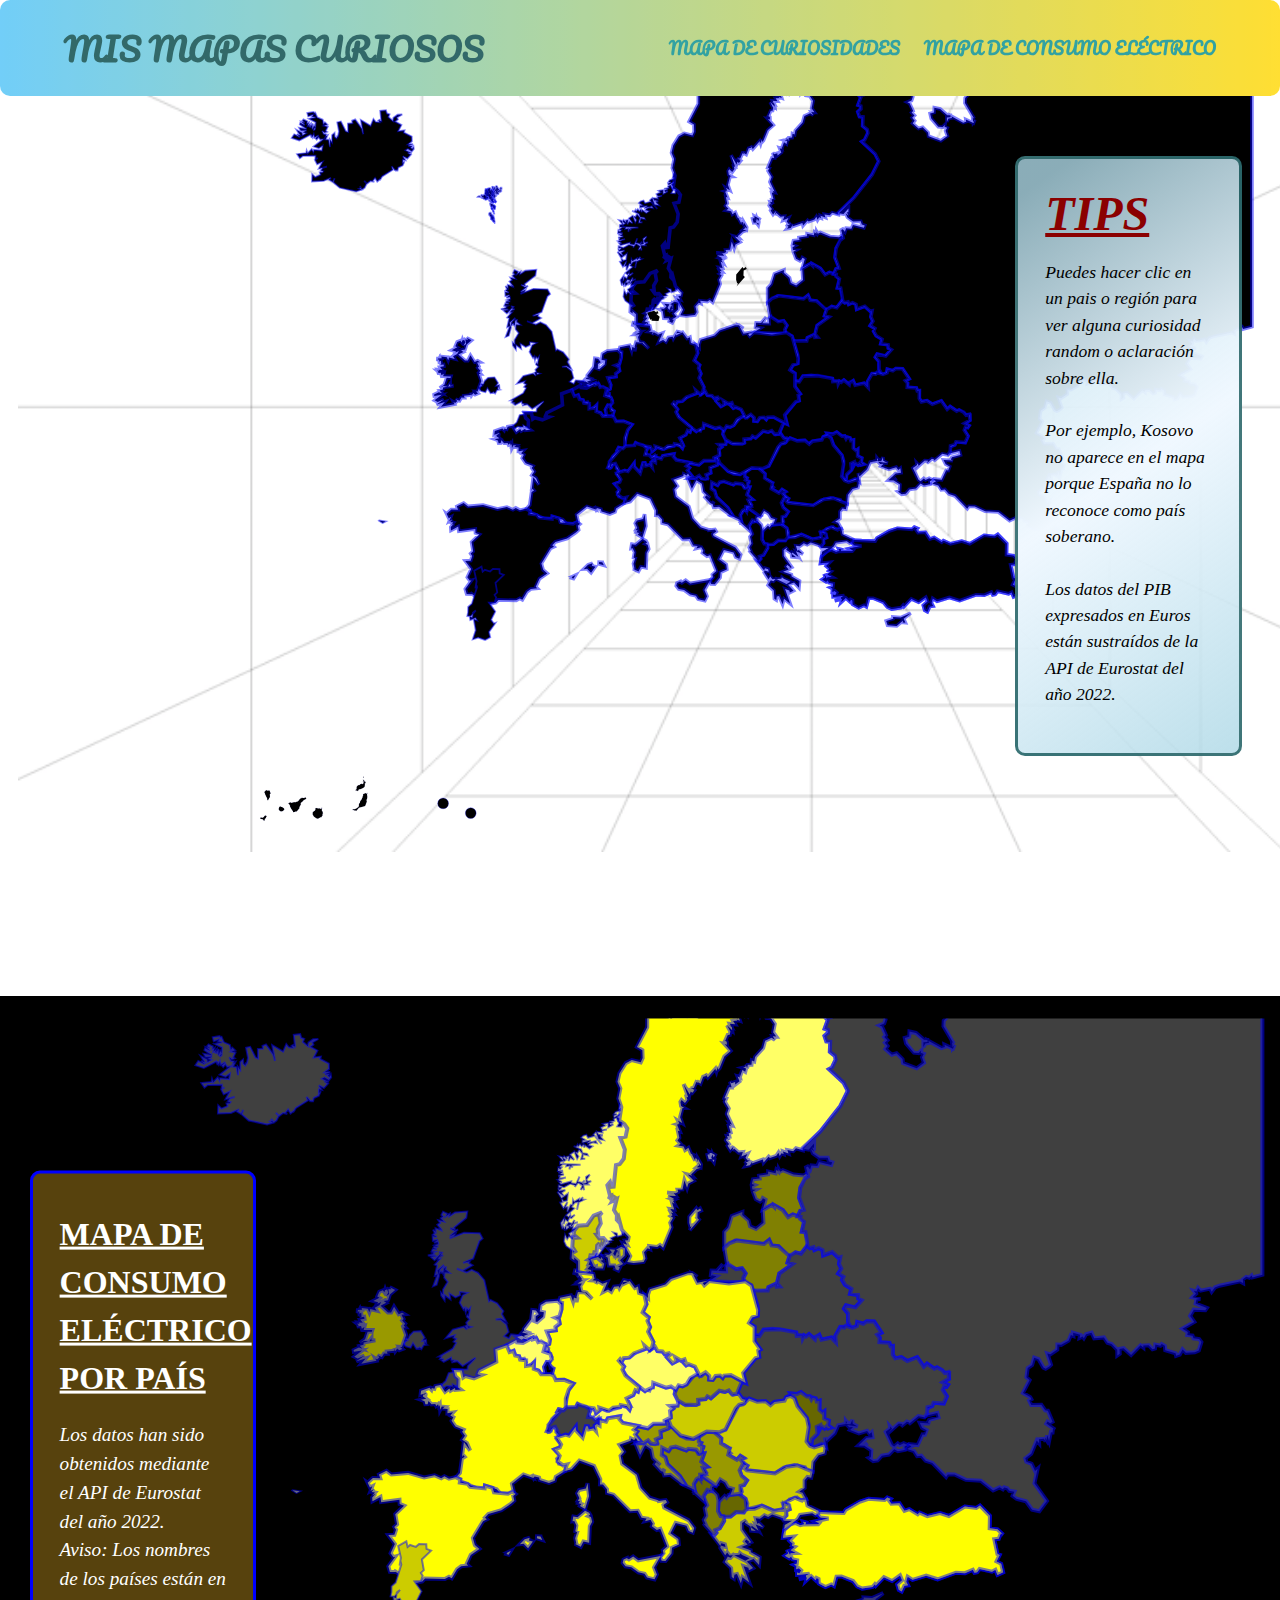
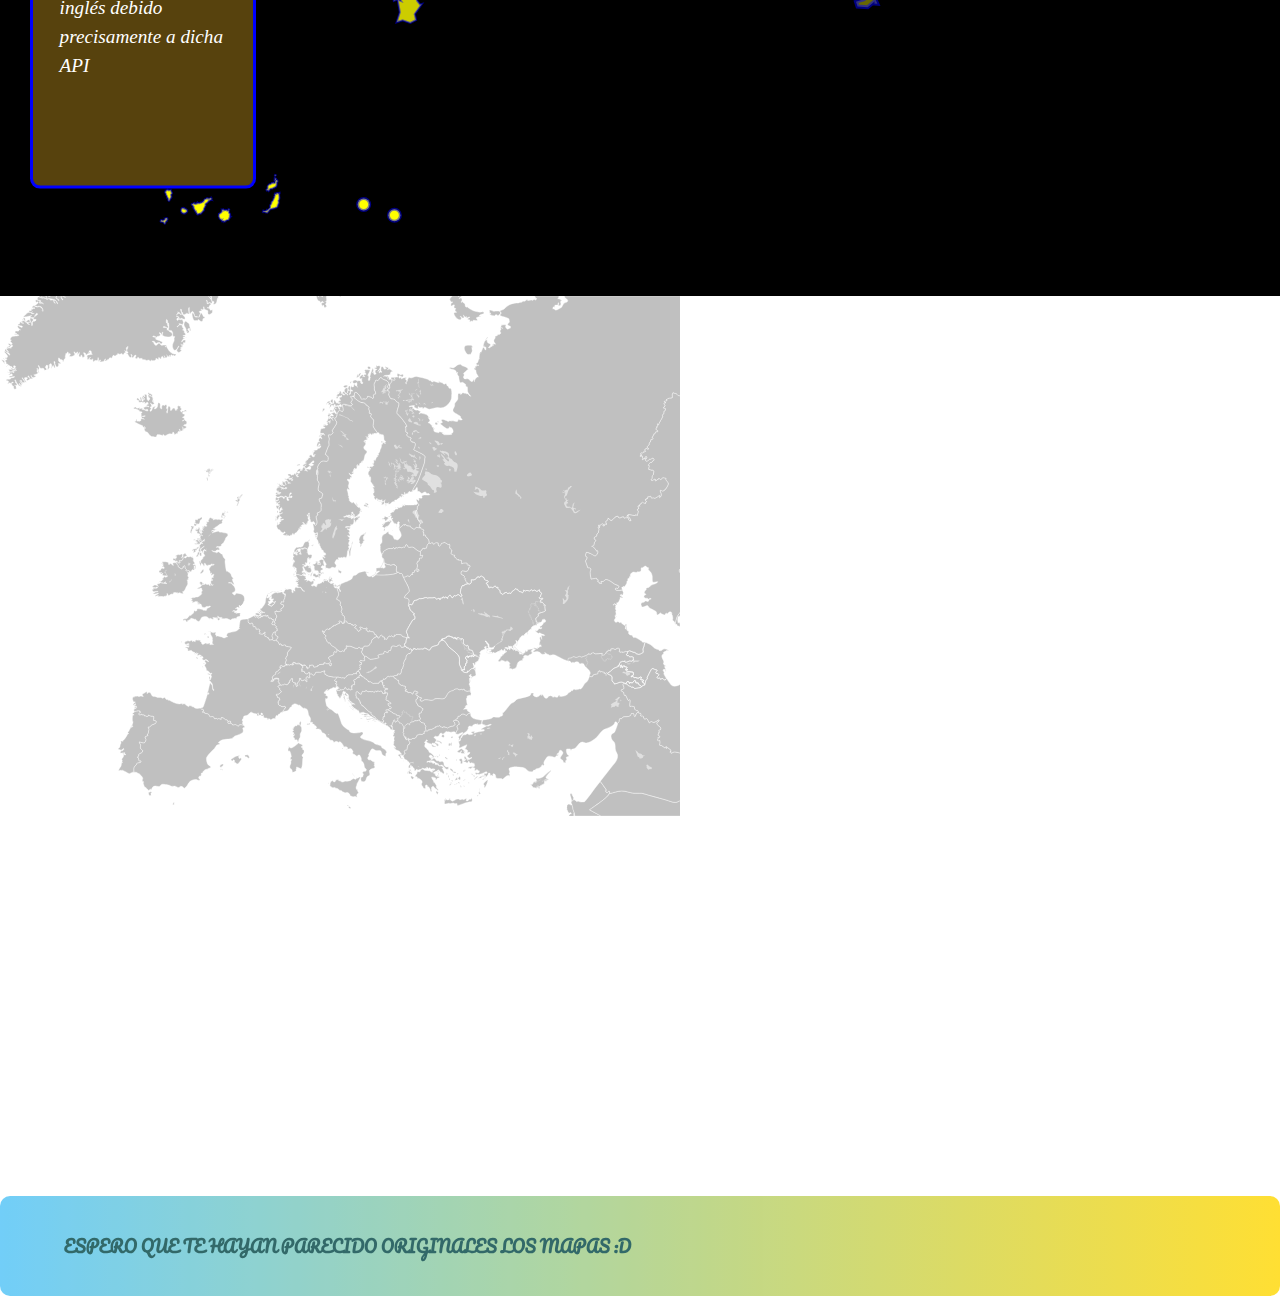
==== commit 314411fd: "Fixed API errors" ====
--- a/index.html
+++ b/index.html
@@ -738,6 +738,10 @@
                 </g>
             </svg>
         </section>
+
+        <section>
+            <object type="image/svg+xml" data="imgs/Blank map of the countries of europe.svg"></object>
+        </section>
     </main>
     <footer class="header">
         <div class="container">
--- a/estilos.css
+++ b/estilos.css
@@ -4,172 +4,218 @@
     --azul-claro-mas-oscuro: #29B6F6;
     --dorado-metalico: #FFD700;
     --dorado-metalico-mas-oscuro: #FFC107;
-  }
-body{
+}
+
+body {
     margin: 0;
     padding: 0;
 }
+
 .header {
-    background: linear-gradient(90deg, var(--azul-claro) ,var(--dorado-metalico));
-    color: rgb(0,68,68);
+    background: linear-gradient(90deg, var(--azul-claro), var(--dorado-metalico));
+    color: rgb(0, 68, 68);
     padding: 20px 0;
     opacity: 0.8;
     text-transform: uppercase;
-    font-family:"Pacifico";
-    font-weight:bold;
+    font-family: "Pacifico";
+    font-weight: bold;
     border-radius: 10px;
-    
-  }
-  
-  .container {
+
+}
+
+.container {
     width: 90%;
     margin: 0 auto;
     display: flex;
     justify-content: space-between;
     align-items: center;
-  }
-  
-  .logo {
+}
+
+.logo {
     margin: 0;
     font-size: 2rem;
-  }
-  
-  .main-nav ul {
+}
+
+.main-nav ul {
     list-style: none;
     padding: 0;
     margin: 0;
-  }
-  
-  .main-nav ul li {
+}
+
+.main-nav ul li {
     display: inline-block;
     margin-left: 20px;
-  }
-  
-  .main-nav ul li:first-child {
+}
+
+.main-nav ul li:first-child {
     margin-left: 0;
-  }
-  
-  .main-nav ul li a {
+}
+
+.main-nav ul li a {
     color: darkcyan;
     text-decoration: none;
     transition: color 0.3s ease;
-  }
-  
-  .main-nav ul li a:hover {
+}
+
+.main-nav ul li a:hover {
     color: purple;
-  }
-section{
+}
+
+section {
     position: relative;
     width: 100%;
     height: 100vh;
     overflow: hidden;
 }
 
-.aesthetic{
+.aesthetic {
     position: absolute;
     top: -15vh;
     left: 2vh;
     width: 99vw;
-    height:99vh; 
+    height: 99vh;
     z-index: -1;
-    background-image:url("imgs/bpf.gif");
+    background-image: url("imgs/bpf.gif");
     background-size: cover;
     filter: blur(5px);
-    filter:opacity(0.7);
-    }
-
-.pais{
-    stroke-opacity:0.5;
-    stroke-width:1px;
-    stroke:blue;
-
-}.svgIslandia, .svgIslandia2{
+    filter: opacity(0.7);
+}
+
+.pais {
+    stroke-opacity: 0.5;
+    stroke-width: 1px;
+    stroke: blue;
+
+}
+
+.svgIslandia,
+.svgIslandia2 {
     position: absolute;
-    width:95vw;
-    height:85vh;
-    z-index:1;
+    width: 95vw;
+    height: 85vh;
+    z-index: 1;
     top: 34vh;
     left: 43vw;
-    transform:scale(1.8);
-
-}.pais:hover{
-    stroke-opacity:0.7;
-    stroke-width:2px;
-    stroke:midnightblue;
-
-}.mi-clase, .mi-clase2 {
+    transform: scale(1.8);
+
+}
+
+.pais:hover {
+    stroke-opacity: 0.7;
+    stroke-width: 2px;
+    stroke: midnightblue;
+
+}
+
+.mi-clase,
+.mi-clase2 {
     font-style: italic;
-    font-family: 'Times New Roman', Times, serif,sans-serif;
+    font-family: 'Times New Roman', Times, serif, sans-serif;
     line-height: 1.5;
     display: inline-block;
     position: fixed;
     background-color: aliceblue;
     color: black;
-    border:2px solid black;
+    border: 2px solid black;
     padding: 10px;
     border-radius: 15px;
     pointer-events: none;
-    z-index:20;
+    z-index: 20;
     opacity: 0;
     transition: opacity 1s ease;
-    padding-left:2vh;
+    padding-left: 2vh;
     padding-top: -10vh;
 
 
-}.mi-clase h4{
-    color:black;
-    font-weight:bold;
-
-}.mi-clase p{
-    font-weight:lighter;
-
-}.mi-clase{
-    opacity:1;
-    
-}g{
+}
+
+.mi-clase h4 {
+    color: black;
+    font-weight: bold;
+
+}
+
+.mi-clase p {
+    font-weight: lighter;
+
+}
+
+.mi-clase {
+    opacity: 1;
+
+}
+
+g {
     background-color: red;
-}.categoria{
-    font-weight:bold;
+}
+
+.categoria {
+    font-weight: bold;
     font-style: italic;
-    font-family: 'Times New Roman', Times, serif,sans-serif;
-    
-}.irlanda{
+    font-family: 'Times New Roman', Times, serif, sans-serif;
+
+}
+
+.irlanda {
     transform: scale(2) translate(2.5vw, -6.0vh);
-}.suecia{
+}
+
+.suecia {
     transform: scale(2) translate(2.5vw, -6.7vh);
-}.gabachos{
+}
+
+.gabachos {
     transform: scale(2) translate(2.5vw, -6.7vh);
-}.espanita{
+}
+
+.espanita {
     transform: scale(2) translate(2.8vw, -6.5vh);
-}.ceuta{
+}
+
+.ceuta {
     transform: scale(0.3) translate(51vw, 140vh);
-}.melilla{
+}
+
+.melilla {
     transform: scale(0.3) translate(55vw, 142vh);
-}.Canarias{
+}
+
+.Canarias {
     transform: scale(0.06) translate(150vw, 700vh);
-}.portugal{
-    transform: scale(1) translate(0.4vw,-1.2vh);
-}.britania{
-    transform: scale(1) translate(0.3vw,-1.8vh);    
-}.madeira{
-    transform: scale(1) translate(0.3vw,-12vh);     
-}.banderita{
+}
+
+.portugal {
+    transform: scale(1) translate(0.4vw, -1.2vh);
+}
+
+.britania {
+    transform: scale(1) translate(0.3vw, -1.8vh);
+}
+
+.madeira {
+    transform: scale(1) translate(0.3vw, -12vh);
+}
+
+.banderita {
     position: absolute;
     top: 3vh;
     right: 4vh;
-    border:0.1rem solid midnightblue;
-    padding:0;
-    margin:0;
-
-}.banderita2{
-    border:0.1rem solid midnightblue;
-    padding:0;
-    margin-left:35%;
-
-}.curiosidades{
+    border: 0.1rem solid midnightblue;
+    padding: 0;
+    margin: 0;
+
+}
+
+.banderita2 {
+    border: 0.1rem solid midnightblue;
+    padding: 0;
+    margin-left: 35%;
+
+}
+
+.curiosidades {
     position: absolute;
-    background: linear-gradient(145deg,rgba(173, 216, 230, 0.8) 5%
-    , aliceblue,rgba(173, 216, 230, 0.8)99%);
+    background: linear-gradient(145deg, rgba(173, 216, 230, 0.8) 5%, aliceblue, rgba(173, 216, 230, 0.8)99%);
     ;
     right: 3vw;
     top: 40%;
@@ -177,207 +223,305 @@
     width: 13vw;
     height: 60vh;
     padding: 3vh;
-    z-index:30;
+    z-index: 30;
     border-radius: 10px;
-    border:3px solid rgba(0,68,68,0.7); ;
-
-}.tip, .tipPequeno{
+    border: 3px solid rgba(0, 68, 68, 0.7);
+    ;
+
+}
+
+.tip,
+.tipPequeno {
     font-style: italic;
-    font-family: 'Times New Roman', Times, serif,sans-serif;
-    color:darkred;
+    font-family: 'Times New Roman', Times, serif, sans-serif;
+    color: darkred;
     text-transform: uppercase;
     text-decoration: underline;
-    padding:0;
+    padding: 0;
     margin: 0;
 
-}.tip{
+}
+
+.tip {
     font-size: 3rem;
 }
-.curiosidad{
+
+.curiosidad {
     font-style: italic;
-    font-family: 'Times New Roman', Times, serif,sans-serif;
-    color:black;
+    font-family: 'Times New Roman', Times, serif, sans-serif;
+    color: black;
     font-size: 1.1rem;
-    padding-top:2vh;
+    padding-top: 2vh;
     margin: 0;
     line-height: 1.5;
 }
-@media screen and (min-width: 401) and (max-width: 1099px){
+
+
+/***********************************************************************************************************************************/
+
+@media screen and (min-width: 501) and (max-width: 1099px) {
     .aesthetic {
-      position: absolute;
-      top: -8vh;
-      left: -15vh;
-    }
+        position: absolute;
+        top: -8vh;
+        left: -15vh;
+    }
+
     .header {
-        background: linear-gradient(90deg, var(--azul-claro) ,var(--dorado-metalico));
-        color: red;}
-
-    .logo{
+        background: linear-gradient(90deg, var(--azul-claro), var(--dorado-metalico));
+        color: red;
+    }
+
+    .logo {
         font-size: 1.4rem;
 
-    }.svgIslandia{
+    }
+
+    .svgIslandia {
         left: 28vw;
-    
-    }.portugal{
-        transform: scale(1) translate(-1.5vw,-1.8vh);
-    }.britania{
-        transform: scale(1) translate(-1.5vw,-1.8vh);
-    }.irlandaNorte{
-        transform: translate(9vw,5vh);
-    }.ceuta{
+
+    }
+
+    .portugal {
+        transform: scale(1) translate(-1.5vw, -1.8vh);
+    }
+
+    .britania {
+        transform: scale(1) translate(-1.5vw, -1.8vh);
+    }
+
+    .irlandaNorte {
+        transform: translate(9vw, 5vh);
+    }
+
+    .ceuta {
         transform: scale(0.3) translate(64vw, 135vh);
-    }.melilla{
+    }
+
+    .melilla {
         transform: scale(0.3) translate(68vw, 137vh);
-    }.Canarias{
+    }
+
+    .Canarias {
         transform: scale(0.06) translate(200vw, 700vh);
-    }.noruega{
-        transform: scale(1) translate(-1.9vw, 0vh);}   
-        
-        
-
-    
-}@media screen and (max-width: 400px){
+    }
+
+    .noruega {
+        transform: scale(1) translate(-1.9vw, 0vh);
+    }
+
+
+    /*******************************************************************************************************************************/
+
+}
+
+@media screen and (max-width: 500px) {
     .aesthetic {
-      position: absolute;
-      left: -140vw;
-      top:-28.5vh;
-      width: 240vw;
-      height: 115vh;
-    }
+        position: absolute;
+        left: -100vw;
+        top: -43vh;
+        width: 240vw;
+        height: 115vh;
+    }
+
     .header {
-        background: linear-gradient(90deg, var(--azul-claro) ,var(--dorado-metalico));
-        color: purple;}
-
-    .logo{
+        background: linear-gradient(90deg, var(--azul-claro), var(--dorado-metalico));
+        color: purple;
+    }
+
+    .logo {
         font-size: 0.8rem;
 
-    }.main-nav ul li{
-        font-size: 0.5rem;
-    }.curiosidades{
+    }
+
+    .main-nav ul li {
+        font-size: 0.8rem;
+    }
+
+    .curiosidades {
         visibility: hidden;
         font-size: 0.2rem;
         position: absolute;
-        top:65vh;
-        right:47vw;
+        top: 65vh;
+        right: 47vw;
         height: 30vh;
-        padding:10px;
+        padding: 10px;
         width: 42vw;
-    }.tip, .curiosidad{
+    }
+
+    .tip,
+    .curiosidad {
         font-size: 1rem;
     }
-    
-    .svgIslandia{
+
+    .svgIslandia {
         transform: scale(0.9);
-        top:-0.5px;
-        left: -40vw;
+        top: -3vh;
+        left: -35vw;
         width: 235vw;
-    }.portugal{
-        transform: scale(1) translate(-13vw,-1.8vh);
-    }.britania{
-        transform: scale(1) translate(-14vw,-1.2vh);
-    }.irlandaNorte{
-        transform: translate(17vw,5vh);
-    }.ceuta{
+    }
+
+    .portugal {
+        transform: scale(1) translate(-12vw, -1.9em);
+    }
+
+    .britania {
+        transform: scale(1) translate(-14vw, -1.2vh);
+    }
+
+    .irlandaNorte {
+        transform: translate(17vw, 5vh);
+    }
+
+    .ceuta {
         transform: scale(0.3) translate(148vw, 140vh);
-    }.melilla{
+    }
+
+    .melilla {
         transform: scale(0.3) translate(155vw, 145vh);
-    }.Canarias{
+    }
+
+    .Canarias {
         transform: scale(0.05) translate(650vw, 850vh);
-    }.noruega{
-        transform: scale(1) translate(-14vw, 0vh);
-    }.madeira{
-        transform: scale(1.5) translate(-20vw,-23vh);
-    }.mi-clase{
+    }
+
+    .noruega {
+        transform: scale(1) translate(-13vw, -1em);
+    }
+
+    .madeira {
+        transform: scale(1.5) translate(-20vw, -23vh);
+    }
+
+    .mi-clase {
         position: absolute;
         transform: scale(0.5);
         font-size: 1.3rem !important;
-        height: 65vh;
+        height: fit-content;
         width: 75vw !important;
-        top:45vh !important;
-        left:37vw !important;
-        
-    }.banderita{
-        border:0.1rem solid midnightblue;
-        padding:0;
-        margin-left:35%;
+        top: 44vh !important;
+        left: 35vw !important;
+
+    }
+
+    .banderita {
+        border: 0.1rem solid midnightblue;
+        padding: 0;
+        margin-left: 35%;
         position: static;
-        top:0;
-        left:0;
-    }
-    .curiosidades{
+        top: 0;
+        left: 0;
+    }
+
+    .curiosidades {
         visibility: visible;
-        width:49vw !important;
-        height:35vh !important;
+        width: 49vw !important;
+        height: fit-content !important;
         left: 1.5vw;
-        bottom:0.5vh;
-        padding:5px;
-
-    }.tipPequeno{
+        bottom: 0.5vh;
+        padding: 5px;
+
+    }
+
+    .tipPequeno {
         font-size: 1.2rem !important;
-    }.tip{
+    }
+
+    .tip {
         font-size: 1.5rem !important;
-    }.curiosidad{
+    }
+
+    .curiosidad {
         font-size: 0.75rem !important;
-        padding-top:0.5vh;    
-    }
-  }
-
-
-  /*Movidas 2*/
-.noche{
+        padding-top: 0.5vh;
+    }
+}
+
+@media screen and (max-width: 400px) {
+    .portugal {
+        transform: scale(1) translate(-15vw, -0.9em);
+    }
+}
+
+/*************************************************************************************************************************************/
+/*Movidas 2*/
+.noche {
     background-color: black;
-    width: 120%; 
-}  
-.svgIslandia2{
+    width: 120%;
+}
+
+.svgIslandia2 {
     transform: scale(2);
-    top:45vh;
-}
-.aesthetic2{
+    top: 45vh;
+}
+
+.aesthetic2 {
     background-color: black;
     position: absolute;
     top: -15vh;
     left: 0vh;
     width: 120%;
-    height:120vh; 
+    height: 120vh;
     z-index: -1;
-    } 
-.svgIslandia2:hover{
+}
+
+.svgIslandia2:hover {
     cursor: url('imgs/circle.cur'), auto;
 
-}.pais3:hover{
-    stroke-opacity:1;
-    stroke-width:2px;
-    stroke:palegoldenrod;
+}
+
+.pais3:hover {
+    stroke-opacity: 1;
+    stroke-width: 2px;
+    stroke: palegoldenrod;
     fill-opacity: 1;
 
 }
-.pais3{
-        stroke-opacity:0.5;
-        stroke-width:1px;
-        stroke:blue;
-}.grup0{
+
+.pais3 {
+    stroke-opacity: 0.5;
+    stroke-width: 1px;
+    stroke: blue;
+}
+
+.grup0 {
     fill: rgb(64, 64, 64);
-}.grup1{
-    fill:  #676701;
-
-}.grup2{
+}
+
+.grup1 {
+    fill: #676701;
+
+}
+
+.grup2 {
     fill: #808002;
 
-}.grup3{
+}
+
+.grup3 {
     fill: #999900;
 
-}.grup4{
+}
+
+.grup4 {
     fill: #cccc00;
 
-}.grup5{
+}
+
+.grup5 {
     fill: #ffff66;
 
-}.grup6{
+}
+
+.grup6 {
     fill: #ffff00;
-}.mi-clase2{
+}
+
+.mi-clase2 {
     background-color: goldenrod;
-}.tip2{
-    color:white;
+}
+
+.tip2 {
+    color: white;
     font-size: 2rem;
     text-transform: uppercase;
     text-decoration: underline;
@@ -385,14 +529,18 @@
     margin: 1vh 0;
 
 
-}.curiosidad2{
+}
+
+.curiosidad2 {
     color: white;
     font-size: 1.2rem;
     font-style: italic;
-    font-family: 'Times New Roman', Times, serif,sans-serif;
+    font-family: 'Times New Roman', Times, serif, sans-serif;
     line-height: 1.5;
 
-}.curiosidades2{
+}
+
+.curiosidades2 {
     background-color: rgba(218, 165, 32, 0.4);
     position: absolute;
     right: 80vw;
@@ -401,8 +549,73 @@
     width: 13vw;
     height: 62vh;
     padding: 3vh;
-    z-index:30;
+    z-index: 30;
     border-radius: 10px;
-    border:3px solid blue; ;
-
+    border: 3px solid blue;
+    ;
+
+}
+
+@media screen and (max-width: 500px) {
+
+    .tip2,
+    .curiosidad2 {
+        font-size: 1rem;
+    }
+
+    .svgIslandia2 {
+        transform: scale(0.9);
+        top: -3vh;
+        left: -35vw;
+        width: 235vw;
+    }
+
+    .mi-clase2 {
+        position: absolute;
+        transform: scale(0.5);
+        font-size: 1.3rem !important;
+        height: 65vh;
+        width: 75vw !important;
+        top: 150vh !important;
+        left: 35vw !important;
+        display:block !important;
+        
+    }
+    .mi-clase2 p {
+        font-size: 2rem;
+    }
+
+    .banderita2 {
+        border: 0.1rem solid midnightblue;
+        padding: 0;
+        margin-left: 35%;
+        position: static;
+        top: 0;
+        left: 0;
+    }
+
+    .curiosidades2 {
+        visibility: visible;
+        width: 49vw !important;
+        height: fit-content !important;
+        left: 2vw;
+        bottom: 0.5vh;
+        padding: 5px;
+        font-size: 0.2rem;
+        top: 60vh;
+        right: 47vw;
+    }
+
+    /*.tipPequeno {
+        font-size: 1.2rem !important;
+    }*/
+
+    .tip2 {
+        font-size: 1.5rem !important;
+    }
+
+    .curiosidad2 {
+        font-size: 0.75rem !important;
+        padding-top: 0.5vh;
+    }
 }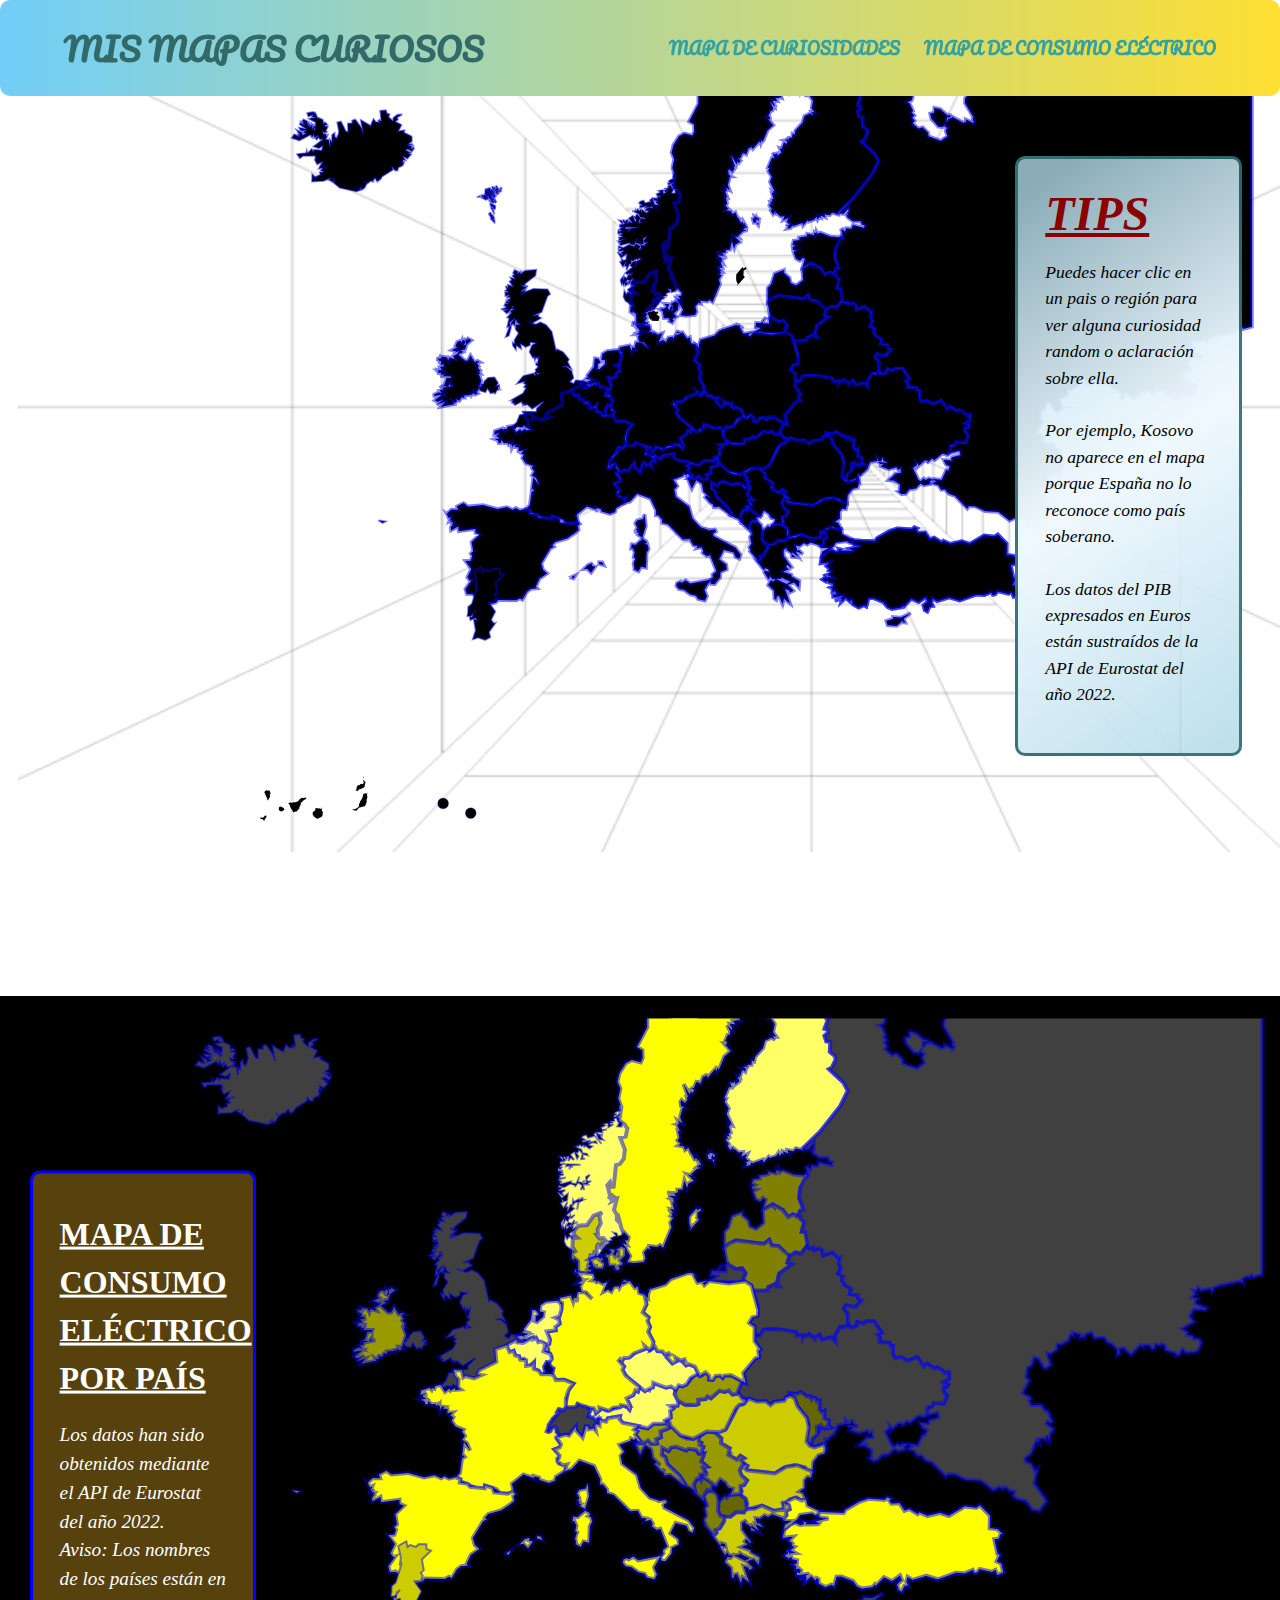
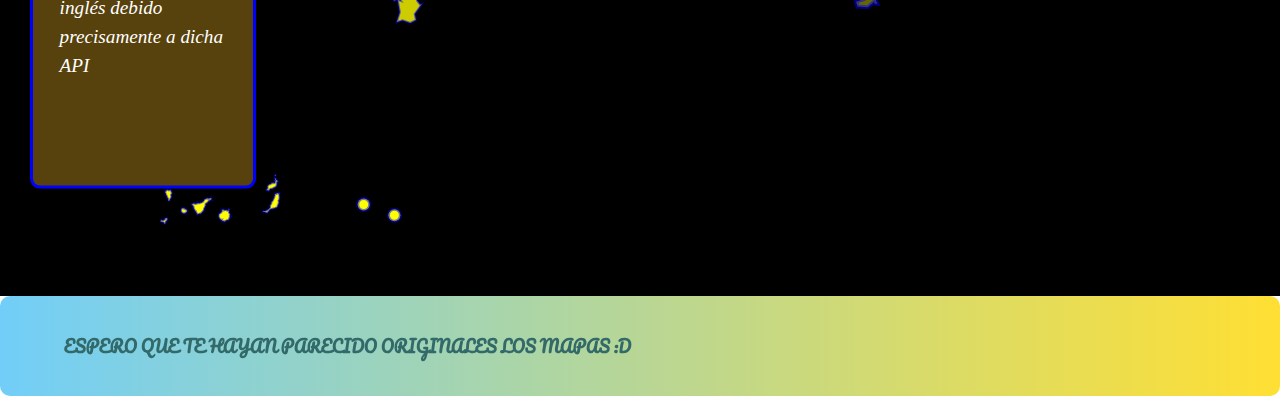
==== commit 3505d94d: "Experiment iframe - new svg" ====
--- a/index.html
+++ b/index.html
@@ -739,9 +739,9 @@
             </svg>
         </section>
 
-        <section>
-            <object type="image/svg+xml" data="imgs/Blank map of the countries of europe.svg"></object>
-        </section>
+        <!-- <section>
+            <iframe src="maps/mapa.html" width="100%" height="500px"></iframe>
+        </section> -->
     </main>
     <footer class="header">
         <div class="container">
--- a/estilos.css
+++ b/estilos.css
@@ -84,7 +84,7 @@
 .pais {
     stroke-opacity: 0.5;
     stroke-width: 1px;
-    stroke: blue;
+    stroke: blue; 
 
 }
 
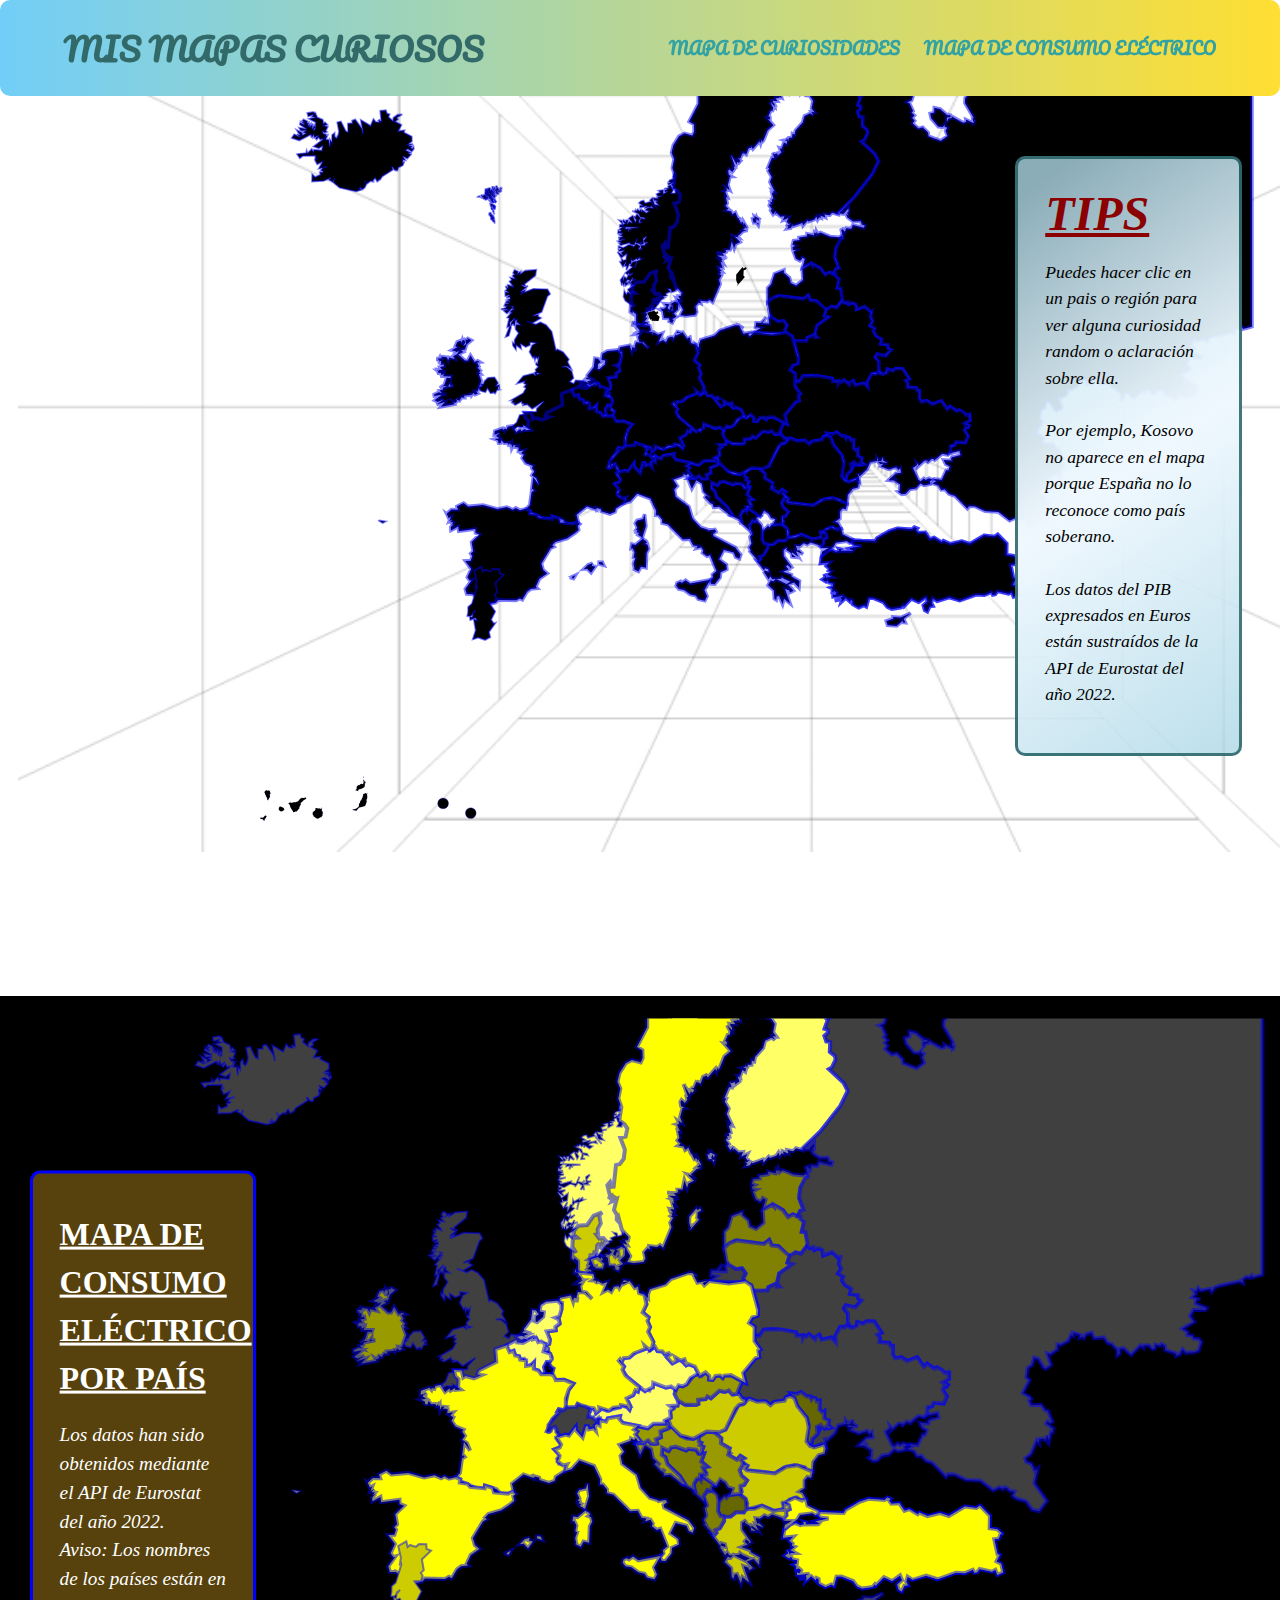
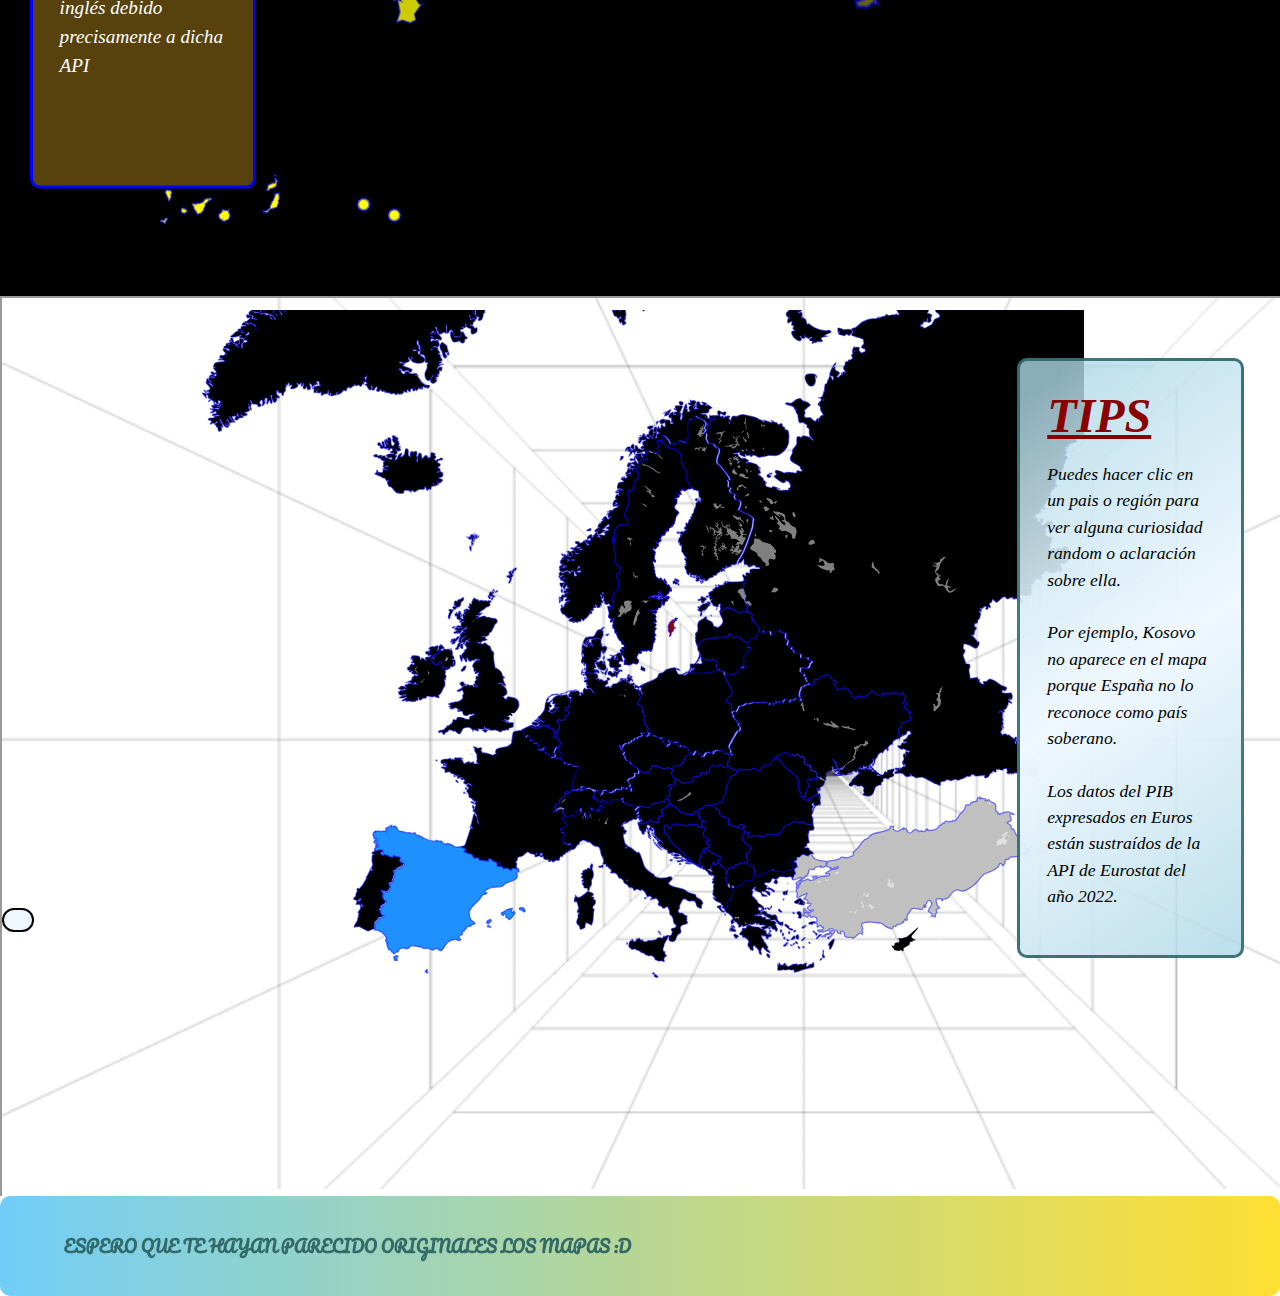
==== commit 8ca53821: "Finished style new map" ====
--- a/index.html
+++ b/index.html
@@ -739,9 +739,9 @@
             </svg>
         </section>
 
-        <!-- <section>
-            <iframe src="maps/mapa.html" width="100%" height="500px"></iframe>
-        </section> -->
+        <section>
+            <iframe src="maps/mapa.html"></iframe>
+        </section>
     </main>
     <footer class="header">
         <div class="container">
--- a/estilos.css
+++ b/estilos.css
@@ -66,6 +66,11 @@
     width: 100%;
     height: 100vh;
     overflow: hidden;
+}
+
+iframe{
+    width: 100%;
+    height: 100vh;
 }
 
 .aesthetic {
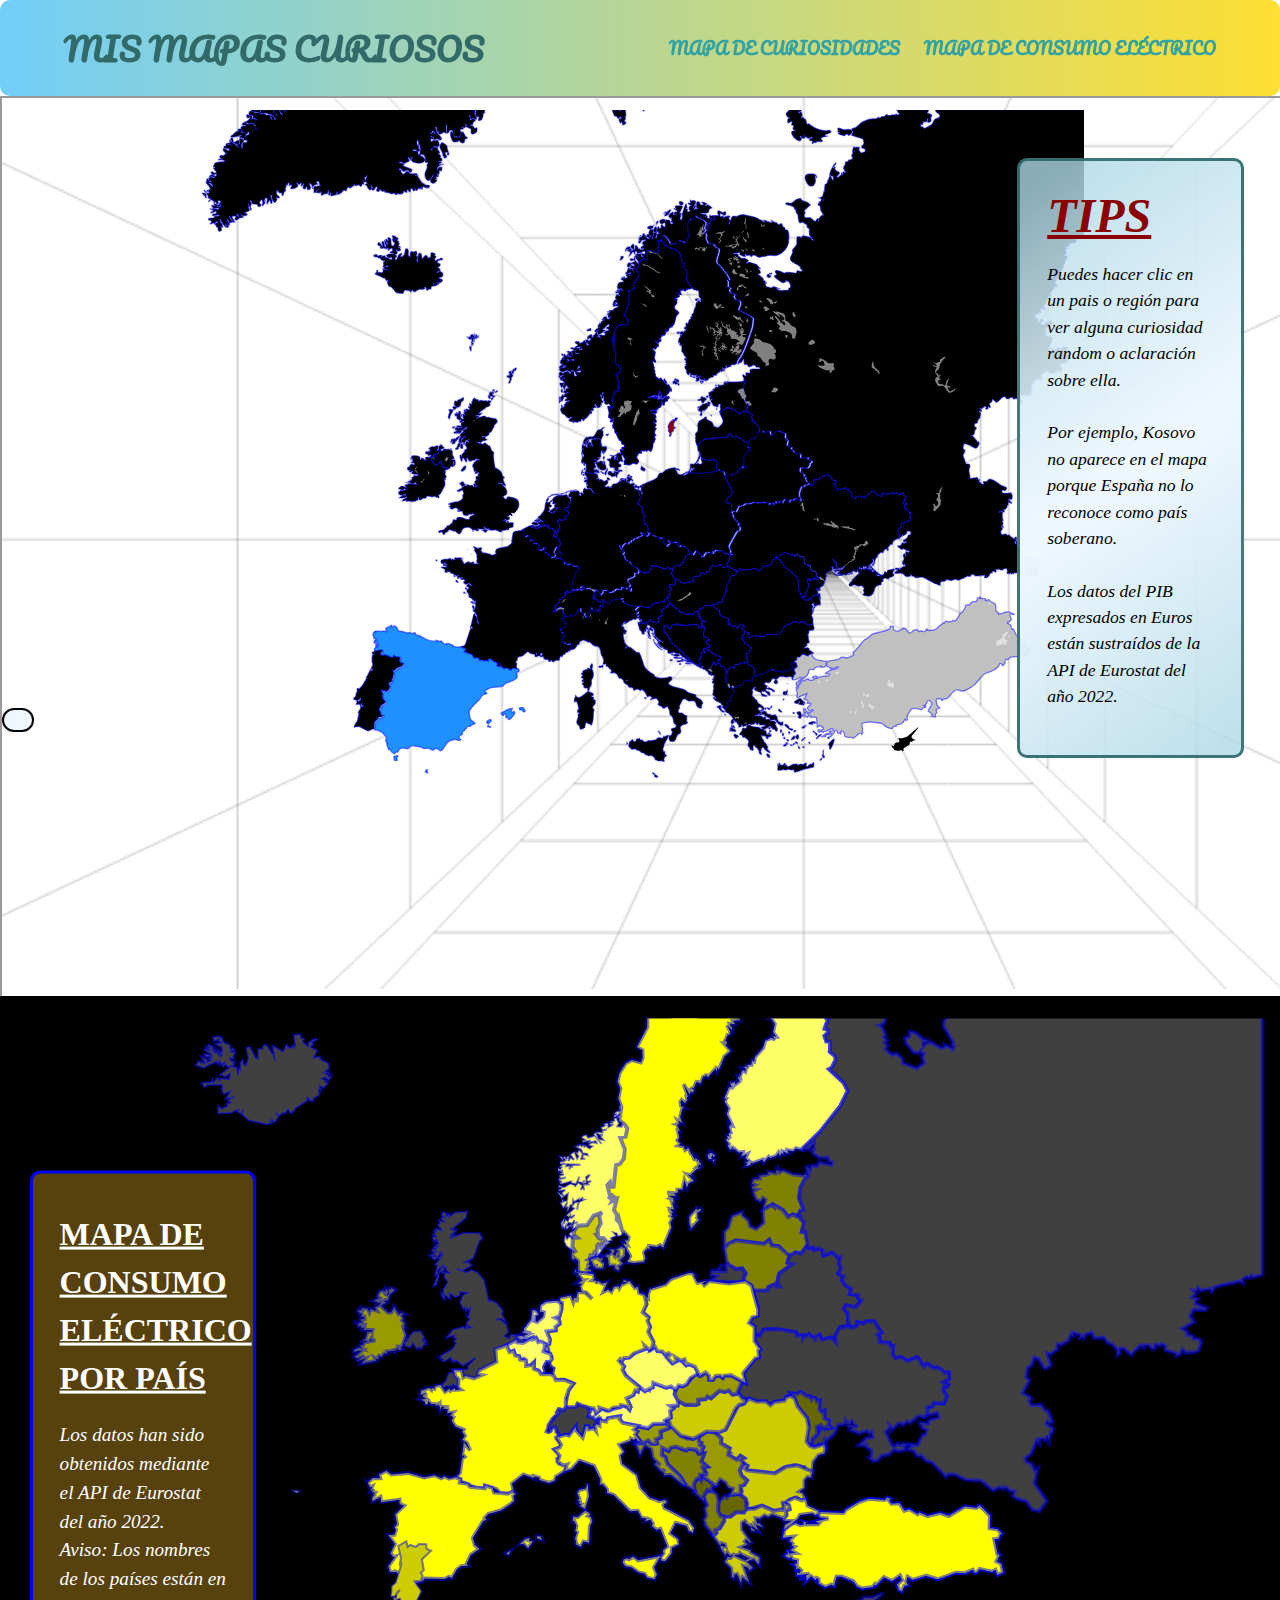
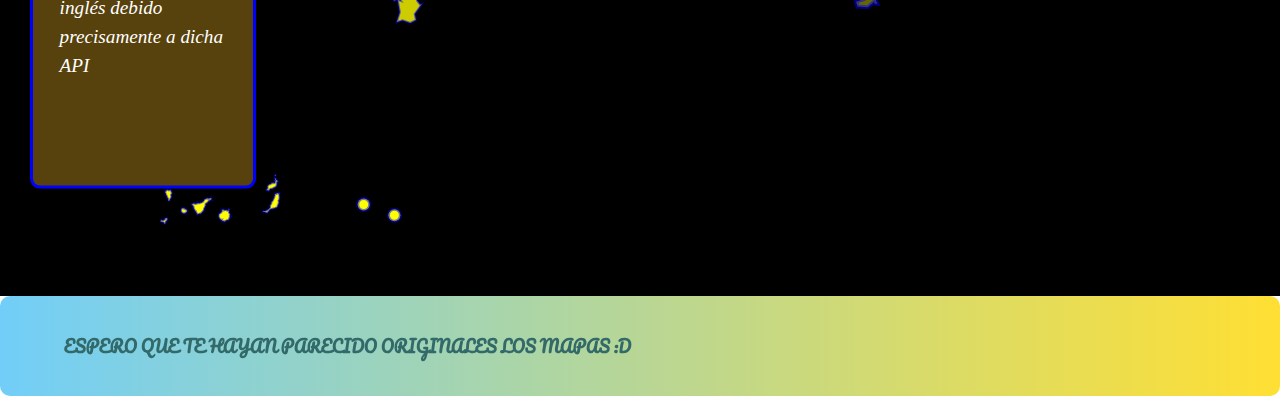
==== commit 772e4b11: "Arranged map2" ====
--- a/index.html
+++ b/index.html
@@ -28,375 +28,8 @@
         </div>
     </header>
     <main>
-        <section id="sol">
-            <div class="aesthetic"></div>
-            <div class="curiosidades" id="boxCuriosidades">
-                <h3 class="tip" id="tipID">Tips</h3>
-                <p class="curiosidad" id="curiosidadID">Puedes hacer clic en un pais o región para ver alguna curiosidad
-                    random o aclaración sobre ella.
-                    <br><br> Por ejemplo, Kosovo no aparece en el mapa porque España no lo reconoce como país soberano.
-                    <br><br> Los datos del PIB expresados en Euros están sustraídos de la API de Eurostat del año 2022.
-                </p>
-            </div>
-            <svg class="svgIslandia">
-                <g id="paisG">
-                    <path class="pais" id="0" name="Islandia"
-                        d="M143.70232319159174,42.4062263351332L142.27524270371282,42.42993462417582L142.70839783030033,43.806839103218806L139.75791198928155,45.05608356433732L138.1443171126171,43.540576780119096L137.98725236416612,47.47919228551389L144.45390255429666,47.19286910245443L148.55905971009966,45.43055295024902L147.21664693818263,46.34788136476378L149.61617909127565,47.807460903034034L150.56592999206524,45.71444451391925L149.76772203216393,47.90047034466474L153.36180522132756,50.97646887179821L162.54579826649496,53.01477382465933L165.55088864896737,52.128448557355L164.3201390966522,51.44516350903526L165.3840073537382,51.265831579093444L164.5956159406151,50.14424713589964L165.6600977318747,52.0822477889631L167.2405617631628,51.004432494772075L168.40627669307247,48.61840596927836L166.9779691368463,47.18679005398182L168.51364517345888,48.78861932651089L170.57082525766265,47.2615623501948L172.68567755418826,47.710196127472585L171.600335601025,47.33694255125499L173.04643564828666,45.52660191611586L174.2673686538236,47.526000958752846L176.4533909144911,45.700462702432425L175.4864610568397,46.92174354057676L176.96262427860955,44.69255646567596L182.96176142842896,40.93813612900075L182.28687383742863,39.14177730534878L184.02747028803583,41.20014311816968L185.53492375266117,41.06822776631446L184.1213410166023,41.40075171776523L185.531856081793,41.384338286889374L185.93617510221958,39.778253680429444L188.38785766007172,38.576425797397526L189.3848506922313,36.31380395589722L188.43755392813625,37.38250067737962L188.50320208471538,35.42079173527334L189.9051276714752,35.663953674176874L188.45841409003992,33.487654320987495L190.95488464256755,34.78735488442858L192.99549930408313,32.52230142353924L191.23342915739858,31.496765946212268L193.38202583347424,31.773970556562748L190.065873624968,30.136882802892888L191.28128482294227,29.511956619910162L193.441538648317,30.811657183351056L194.55019490007845,29.492503664797788L194.38515420737022,28.209216532232865L193.71149368471714,29.302229447605555L192.9862962914786,28.687029742179092L193.6673192242153,27.786114758540233L191.4812969635478,27.838394575404475L194.13483226452647,26.770305758769368L191.45246085738688,26.80374052536899L193.49614318977066,25.202519157686936L193.41024840546152,22.54962240424614L189.06335878524567,20.251134176757958L189.4185950717813,19.059032771281952L185.92083674787864,19.517393026115766L187.6902693046468,16.052943301583312L184.22625536029415,14.181812181718435L185.7195975389258,13.063875167608241L185.20729650393918,11.947761868039485L188.13140037549158,10.24076505693507L185.54842150448115,10.414017938403497L183.2353976698709,12.079677219894707L182.98200805615897,13.834698513933047L180.45854199999133,11.68879440310696L181.08741452796892,10.165384855874372L179.6137054428936,9.679668882913939L179.0787036434824,7.8474436732736965L175.90059662404445,8.234071156130657L176.51106312681293,13.9435134815929L175.31099028317962,13.56053342781901L176.16012157949274,12.976944774450267L174.8575885288621,13.669348395478554L175.49382346692335,14.577558237284178L173.38694711465502,14.409776499440646L172.15558402816617,12.8146341802314L170.55916810836356,16.57574147022651L165.12877713750538,13.342295587653103L166.4846876612424,21.246882316568843L165.65641652683286,18.02802615032954L162.00343405700013,13.034695734939483L160.2751082898656,13.711293829939825L160.47634749881846,15.094885262302055L157.95533557934536,15.269961858312813L158.0185295992299,20.011619666937534L156.76078454327472,19.515569311573742L154.05325823501607,14.153848558744253L152.0525232947869,14.62679852991194L152.9893899779301,19.682135239722776L152.32002419449248,22.887617499322626L152.19179555220245,21.890045644969717L151.67519977800032,23.458440150899207L150.65489244724253,22.65843737190568L150.52175553156337,20.523475548330204L149.1486660509645,21.713753239264733L149.10265098794176,25.61771816836525L147.90135107596114,24.106466718077808L148.02160377399395,28.33566074046296L147.28413569728264,24.274248455921143L145.58464603630907,24.104035098688886L146.6558767034787,21.874240118940996L145.60243852734453,22.458436677157223L146.04418313236295,21.410408720481822L144.5397973386058,21.147793826465605L143.68943897394539,19.425599394179365L144.917734389566,20.47727477993834L146.3399066040558,19.928944607710424L145.61286860829634,19.45538673169514L146.74483915865602,17.01768829418412L144.76741851702502,16.590331186560697L146.50678789928497,15.895495946142946L145.15639918311064,14.648075199566374L144.4244529139621,15.617683430945606L143.95387220278278,13.201869567936232L140.94510061526853,11.908248052967524L139.59716603578875,8.838936479154224L139.54256149433508,9.65109735509282L138.75785128625378,8.830425811292459L135.38832160464116,9.388482461076448L135.88467075111322,11.347759783794341L138.64864220334647,10.407938889930806L137.9854117616452,11.468732848398878L140.06774674696806,11.833475756754892L136.33929957377802,12.68758206715433L140.0063933296044,14.555065757935864L139.71925933634245,18.333802288500983L138.7995716100611,19.152042212912463L139.81681126995068,17.39641301402707L139.14683195233943,16.28698666777806L138.28542997255354,18.532587173555214L138.1872645047717,15.147772984013546L137.1872038017439,17.513738649548067L137.32586252498578,15.96297338418909L136.3509567230771,17.28638223667287L137.06633756953744,15.472394172450581L135.72269772927314,16.477868789817773L136.26751607546254,14.668743964373443L135.275431316692,15.232879662630317L135.42267951836482,13.987282630595416L133.28451292324098,12.995181919867793L132.53968243644607,13.85597518358721L133.966762924325,14.674823012845978L132.16481305635406,14.33378839353328L134.0182997949105,16.17087684195152L131.51998863986194,14.920416571138622L131.23960352250995,15.818292030541276L135.0208146346328,18.364197530864164L130.84510104886158,17.66936229044641L131.7991466888666,19.28699708900432L135.00363567777094,19.149002688676255L132.90289466723897,20.125297873375388L134.59379484978166,20.7101023364389L132.77773369581712,21.767856770670647L132.52925235549424,20.473019446007477L129.4382671887127,18.87483760256249L131.38685172418275,21.870592689857304L129.56097402344002,21.254177174735762L131.3469720028964,22.82074796612385L128.12469052295654,21.294906799502648L126.7503739740104,23.331388037822332L130.9273146281289,24.709508326559547L137.12953158942204,21.496123303945335L137.89031396473155,23.313758797251744L137.6172912574632,21.425606341663293L138.38052776946722,22.983058560342524L138.96277170024842,21.40736919624542L139.36340951563318,23.194001542341862L141.70526945640435,21.854179258981603L139.94074517302528,23.475461486622546L140.60704328559473,24.212850066348235L141.6709115426807,22.85661435211247L142.56667143619026,24.197652445166838L144.26063928960113,23.98974898740425L138.89651000949567,28.06514308343211L141.8175462101799,29.07791255896649L143.93055790418458,27.62988321279452L143.5041516535071,30.28399577592966L139.02780632265393,29.87426790887714L138.7566242179065,31.047524264087823L137.86393199526515,29.495543189034034L135.57790366429487,31.84144799460924L135.03063118141097,30.351473213975495L134.79257992203995,31.70831683305905L129.7296959211901,32.28157110402459L131.24573886424633,34.52534789525973L132.8409277157017,33.28826153108659L139.92540681868437,33.18491770705222L139.7799992195325,35.31562419669699L141.21689625418958,34.41592502275274L139.5824412156215,35.381277920201185L140.8340509298403,37.90469094117561L143.83300597057635,36.576418849913516L141.74330857516986,40.36305814349327L146.3067757586794,39.28585075414942L143.9759594330337,39.89557931595071L142.90104756082224,41.44634458130942L144.16554149268745,41.82446139630539L143.66735174369444,42.47552748772059Z">
-                    </path>
-                </g>
-
-                <g id="paisG">
-                    <path class="pais britania" id="1" name="Reino Unido"
-                        d="M265.3471302643617,196.6736315193453L269.0829398476354,195.71618138491144L268.2792100801713,194.44869977837527L270.31000819490873,195.8347228301269L272.3352845020834,195.27848989488447L272.452469529248,196.32590994671284L275.7735300111433,195.29186380152422L278.8092971022976,196.22195821783157L281.84813186432007,194.14961059352353L283.3040484583599,194.49307683222503L285.8943897394539,192.13197440546884L286.1698665834168,189.94290905048737L279.4639380655679,189.335612108075L282.51381644271584,188.30946872590084L283.10096864688614,186.4717723726351L281.562838473579,186.57511619666943L283.25864692951075,185.3793673621098L284.8924884339052,185.69486997783756L285.22011568262724,184.4237409422178L283.81880363004103,184.43833065855185L285.1544675260481,184.321612927878L284.40350169751684,183.4699382368675L285.42012782323275,184.56903020071272L287.00304599121534,183.05169970195294L288.02580745866777,177.63769913225914L285.05691559243985,174.51671564642854L280.65726203329126,174.15622807200356L279.6050509255044,176.0498516712173L277.35153990573684,174.99756838061097L279.4344884252334,172.89664922848178L278.34178406198646,169.03402182899467L275.50786971395866,166.64556368411183L273.0089450247365,166.73978893543688L275.54406823020315,166.36106421559427L278.2650922902818,167.83584137504613L276.1011572598653,163.96409540284972L276.84905541752846,162.46621785920226L273.6948762308623,158.6066299839514L270.37688341983517,156.94279441700175L269.70690410222386,157.53975697701082L267.29632833400535,147.05765369571398L264.1783476635838,143.40171394429498L260.9977865074513,141.85034077408864L258.50008888657635,143.0995852352069L253.5789312798366,141.32389517636176L256.4821749894853,142.40657370933113L261.3922889810997,139.52996797209883L259.5989285915597,138.52814078381516L260.05539801674536,137.59439893842446L256.73188339815545,138.3554958071935L261.7272786399053,136.2618715132315L264.9305405604623,127.44968284735683L266.45824065281766,126.17733800204248L265.020730083987,123.61137164175969L257.16810619561113,123.30620340843554L249.94312776686567,126.08858389434275L252.19357111576502,125.02171088740214L252.7893127983662,123.82960948192614L250.07626468254483,125.07399070426631L254.16731055235417,121.70558994560108L252.48254571154789,122.28917859897048L250.30388586096404,121.08127166746571L252.74268420116982,121.77185157395253L252.2487891913923,120.66789637132904L258.2712406398099,115.86666388767293L258.78231460644923,112.74628830668992L252.65924355355526,113.22896475541378L249.854778845862,115.05267929719246L250.07810528506576,113.73960482711176L248.1890335644384,115.01073386273146L248.7553256067051,113.78641350035065L246.69630491998038,112.87637994400328L245.8882804133009,114.50495702981172L246.7282086970095,115.24720884831568L245.55451782284254,116.08550963268655L247.0227051003551,117.66788595010293L244.35873971842463,117.10375025184632L245.19866800213327,118.40649033952354L243.86361764029985,119.29463932136977L246.22327007210652,122.24480154512037L244.46856233550562,120.88917373573155L245.3367131912015,121.98826569957676L242.9138667395103,121.04418947178283L242.95988180253303,122.84966686814374L241.68066305050058,121.78583338543928L242.5396108935919,123.59860563996753L241.64569160260328,124.30012783370502L243.527400913147,125.42475180113523L241.48739978580502,125.02414250679118L241.61010662053235,127.37308683660217L243.97282672320716,126.81685390135962L242.1714903894099,128.31533934985436L244.03479367474452,127.93418301062263L244.25934718229553,128.9007517177653L242.41138225130186,129.57066285944535L244.2986133694083,130.27036133864112L242.24756862694088,130.16154637098168L241.8180947053952,130.9299380979177L243.55010167757155,131.55060894696987L241.54998027151598,131.4138303563364L240.9867559001175,132.68921472588715L242.53408908602918,132.86429132189775L241.39905086480135,133.34028081730207L242.04387528129348,133.90259280101702L239.09400297444836,134.6399813807429L243.36481435713324,134.95183656738712L240.4867255486036,135.3524458617311L242.46475972440825,137.02965533532029L245.9146623827673,133.44362464133593L244.61274286631024,133.05638925363175L246.08277074634373,133.3518310093998L245.14283639233233,134.76824930351466L246.76256661073313,134.64849204860454L244.67532335202117,135.36642767321797L244.12682380079,136.54089983812358L245.1606288833678,136.40168962810102L242.5942154350456,139.26492145869375L243.69980401593887,139.6837678984556L242.59482896921924,144.67405878960926L243.9961410218054,144.05946698902983L241.73956233116968,150.02483725518803L243.48936179438152,149.3360810632428L244.74342564529488,144.85278281470352L243.96607784729719,142.13787976684222L247.1497066742979,139.52145730423737L244.87104075341128,141.97982450655482L244.7323820301694,144.05217213086289L245.51279749903526,142.68985736815407L246.21713473037016,143.60475416327986L245.92202479285092,142.36584408456457L246.80551400288772,144.00657926731813L247.17363450706972,140.68255556250287L247.49021814066626,141.3786066126151L248.17983055183387,140.221155783433L247.55157155802993,142.6035348798433L247.66752951684722,141.60353140610118L249.78238181337287,143.29289897663537L247.4073910272253,143.12572514363924L247.24357740286433,145.75734522742565L248.97128963582517,147.9257418176007L246.69201018076492,151.7573660698777L246.70918913762677,154.14217678567684L245.67477052087534,153.1835108415488L245.78950141134538,154.7506895377839L247.44543014599074,157.10388920152567L247.58838360844814,154.61573466169213L250.37996409849498,156.62972342066294L250.00079997918752,153.82910578933837L252.8930000737108,155.68139185893835L255.2649231889902,154.57014179814766L255.24897130047563,152.96162557229906L258.6313851997346,153.4236332562162L256.4692907718389,154.62485323440114L255.00294409684733,158.32273842028098L256.94723389310195,161.72943718432367L257.5491109174395,160.91484468899577L258.00496680845157,163.04068793986247L258.6270904605192,161.24250540166892L259.3449254436741,162.1349097174458L260.14129280105453,161.1653014860667L259.4590427999705,165.14586242592233L258.8565522414593,164.4315742303923L258.5688047140237,165.3385682625037L259.93023704532345,166.57443881698242L258.28228425493535,168.27535657961454L259.00564104565296,170.03645692212564L260.5149351127992,170.42247650013553L259.34124423863227,170.79816169574192L258.657767169201,169.458947317229L257.690223777376,169.9787059616361L258.57003178237096,171.64436524312714L256.99570309281927,170.2978560064473L251.55488204100922,171.77263316589884L248.07859741318381,175.97507937500416L252.44021185356695,174.68996852789758L251.8573543886121,175.82371106803666L253.18320173784096,176.43465543953252L251.98926423594398,177.8036571555612L253.1292107305609,178.36292961504003L251.51009404633376,181.29728631276186L244.69802411644577,185.2535310587271L245.84901422618816,185.2480599151018L245.10295667104594,186.4979122810674L247.08160438102422,186.7404663151239L245.9017781651209,187.0255736884887L247.02454570287603,187.8468531371363L250.67814170688243,185.86751495445915L250.82416284020795,187.08757998290906L252.310142608756,187.2577933401417L250.88674332591887,188.17269013526754L253.80900659495038,187.55323509591003L256.48033438696444,189.96175410075236L262.92673794936496,185.84806199934687L259.0676079971903,189.89062923362297L258.8694364591057,191.56054384904496L251.37879773317547,191.82680617214487L252.3352975098751,192.90583727603044L249.54187641730732,193.4572069724948L247.95527704428287,197.48518449043658L242.26536111797634,202.64204130973954L243.63845059857522,202.01529141221496L245.43365159063612,203.61286535081317L246.4343258278375,201.24629178043156L248.48721117282585,199.9307856909619L251.6113271849838,200.20555868192335L251.5512008359674,199.1757678706656L254.90600569741272,201.14963490971752L255.97846343292963,196.63715722850958L256.7067284970364,197.42925724448898L260.18117252234083,196.37211071510444L262.27761879365744,198.36847023350495L262.496036959472,197.18487949589039L264.71580359968954,197.713148808159L265.3459031960144,196.6444520866768Z">
-                    </path>
-                </g>
-
-                <g id="paisG">
-                    <path class="pais noruega" id="2" name="Noruega"
-                        d="M354.70531498367524,91.49454275134273L352.3284835950068,84.07384828084501L355.056870065169,83.51214420197736L355.8207201113467,81.80514739087234L356.3379294197224,79.68295156908925L351.7848923171647,75.02032139060842L352.8812778854534,68.0257682180397L351.301427388339,63.50356405927581L352.35486556447313,58.27922980192733L350.84986623654237,54.68712005947044L351.8867389899883,50.25002257932293L356.61892807124804,43.901672259391106L362.9775962468185,44.52659844237438L364.0040389193127,42.28403746083359L363.86047192268165,38.15818726248273L361.0210357670911,36.48340940828273L366.3870056497175,26.16240091150967L366.42075002926754,13.908862905298392L369.51480286691725,13.728923070509907L372.4186601107396,11.67542049646716L371.68978151245926,8.593342920861035L377.9717579163252,-0.028571527820731024L378.0282030602998,-2.527668354905477L376.1354501346307,-6.147741720336275L378.46258525523456,-8.395773845502042L380.0645229825999,-13.944121386439878L383.3898782037107,-17.181822602944386L387.1839735334799,-14.721023781237763L388.31717115218686,-17.49975683806113L377.4330749118722,-17.49975683806113L377.2576041382121,-17.16844869630435L380.04611695739084,-16.66996672155191L378.39877770117636,-17.27179252033896L377.73002545191235,-16.356287820365758L378.3883476202245,-13.903391761673456L376.64591056709634,-15.668139533268178L378.6810034210492,-12.331349826660432L376.84714977604915,-13.57512314415339L375.8360454578959,-17.49975683806113L374.50897104031986,-17.49975683806113L374.2831904644216,-16.880301798703222L373.2874245006092,-16.242609613928373L373.2254575490719,-17.49975683806113L372.3204946429578,-17.49975683806113L371.06459018952347,-16.216469705496404L371.7897875827621,-15.291238527966977L372.5517970264188,-16.89002827626007L375.0795578218019,-15.814036696610568L374.8151245929645,-13.852327754503635L373.63407130871394,-14.753850642989708L367.97912683030466,-12.639557584220796L368.3190247624994,-11.618277440824842L370.3044213483877,-11.516757331332606L367.98219450117284,-11.0474547892483L368.82641752409694,-10.679672356656077L367.96194787344285,-9.793954994198728L370.3884755301759,-10.647453399751306L371.69100858080657,-13.306429201664482L374.2009768851542,-11.149582803587709L374.4795213999853,-10.221312101822267L373.1469251748464,-11.486969993816675L371.9057455415794,-11.272379582733993L373.4131990062047,-10.233470198767492L371.25908052256636,-11.049278503790049L370.4351041273723,-9.356871409019119L372.06342382420405,-8.996383834594123L370.72591932567605,-8.12525618847154L372.6045609653516,-7.398809895996694L374.8132839904436,-8.711276461229712L372.54566168468244,-6.417651472519292L374.1255121817969,-5.0109596559608L373.04569203619633,-5.6219040274558925L373.2285252199401,-4.508830252123697L372.07692157602406,-7.184827389760951L370.2645416271013,-6.195158298422287L370.6338891996306,-7.7264706086688895L369.04054095069614,-7.076620326948502L369.4178644674827,-8.452308996296487L370.3571852873204,-8.029815127451567L369.7577623996774,-8.750182371454308L367.0944105519206,-6.737409422177709L369.7319939643846,-6.463244336063633L368.48713312607583,-5.348346846189611L367.16558051606245,-6.279049167343976L365.17343505426413,-3.3532031374840288L367.4705070003599,-3.970834462299644L367.7128529989464,-3.117336056747144L370.45289661840775,-4.522812063611137L369.6669593419792,-3.598796695776596L372.0339741838694,-3.4176410512931854L372.27754725080325,-0.9112493660422993L370.77377499121974,-2.833444493076842L369.5644991349819,-3.0103448036292724L369.2436207621698,-1.2109464557408578L369.2080357800989,-3.234661692268026L366.33976351834747,-3.1258467246087163L364.6457956649366,0.6693032368324525L363.59051688628153,-0.7148961003770271L362.9045856801557,1.3410380930546417L362.97084737090853,0.36352709866077637L360.12773001027614,1.3039558973718723L361.22166144187037,3.2310142631844507L363.15858882804133,3.7130828070615793L360.1553390480898,3.6529002271826263L361.69162861887605,4.381778139046821L360.00256903885423,4.569012832003194L360.5970836531082,5.071750140686731L362.5702095555238,4.78664276732193L361.3566389600704,5.274790359671244L358.3135094588325,4.891810305897703L360.5253001547927,6.05412437385805L358.39940424314165,5.514912774338798L359.29455060247756,6.270538499482131L358.34418616751435,7.438323711068151L361.6542030342842,6.697895607105709L359.9976607654652,7.3155269319213625L361.2001877457931,8.13498266602769L358.70064952239727,7.882094249567428L359.42646044980944,8.82009142888871L358.6491126518118,9.206718911746176L358.27178913502524,7.911881587083435L356.91281094042,7.841364624801239L358.09938603223327,8.860821053655405L357.13675091379736,10.886360004724322L360.5749964228573,11.26569262941417L358.3760899445434,11.644417349256846L357.26007128269833,13.18120080312924L364.2960811859637,10.959916491242572L361.9634242577971,12.996397729562059L360.79525519119284,12.44016479431978L362.1658905350972,13.790321460082971L360.49462344611095,14.283332291210554L360.3179256041035,12.255361720752871L355.28326417524096,14.609777194189299L355.0623918727318,15.373305682346993L357.40547888185023,14.724671210321299L356.52567087685526,16.209782752176388L357.93250473700414,16.73136511112443L358.392041833058,18.48334688092687L356.1673669194514,16.231667326677684L355.0544159284745,17.066928586812153L355.3593424127719,19.207969458860553L354.3034500999432,19.589733702939554L355.7704103091085,21.291867275266323L354.0746018531767,19.70584352876617L353.18681790392446,21.353265664839583L353.604634676171,22.85904597150151L354.4813750102978,22.03290328407555L354.7458082391352,23.86391268402141L355.6912644007094,23.824398868949526L354.58935702485786,24.64993365152796L353.85066187979936,23.876678685814195L353.98134465878394,24.68093679873835L352.7242131370024,22.007979185338044L352.2769467244213,23.500385585360554L353.0984689829208,23.708896947970352L350.8793158768769,27.296143451648895L353.66537455936106,25.293096979928837L352.5125438470978,27.20434981971277L353.645127931631,26.69127812862587L353.15614119524264,28.28520463814039L354.00649955990303,28.670616311302616L356.8128048701172,26.000090317291345L353.7825595865256,29.485816711477884L351.4081823345517,29.57092339009423L353.0371155655571,29.077304654119278L352.2462700157394,27.447511758616727L351.3590996006608,29.365451551720405L351.0161339975979,28.114991280907585L348.484691997173,30.8669765244517L349.66697234977084,30.811657183351056L347.7723788215808,31.430504317861363L348.3374437955002,32.12108422434798L346.65083835217297,32.35938292447398L349.0356456850987,31.963636868907884L346.51708790232016,32.77215031576318L347.5502794507243,33.27731924383571L346.15755687656906,34.46759693477004L351.91434802780196,31.05846655133851L348.92214186297593,32.61470296032301L350.0412281956892,33.4949491791546L347.3238853406524,34.66759762951854L347.0809258078923,36.97277281032686L345.0525818298494,35.758178925502115L347.263758991636,38.03052724455829L347.7668570140181,36.44146397382193L349.6559287346454,36.36608377276154L347.5091726610907,37.662136907118935L349.0693900646487,38.136302687981356L347.3011845762278,38.409859869248336L346.1778035042991,40.26214593884793L346.9207933885731,38.22384098598662L345.79434464577616,38.473081973363264L344.5795469819755,36.113803261148995L344.2433302548226,38.059706677226856L342.6917023296955,38.39648596260854L343.8077209915406,39.49983326038454L341.89288083562053,38.499221881795506L342.83465579215283,39.6542410915885L341.41800538522574,39.73083710234343L340.95110587908823,42.1940675434389L339.94122862928225,41.83054044477812L339.42647345760105,42.941182600720964L340.26394760461517,43.219603020766215L338.9325784478236,43.25182197767114L338.43377516465694,45.351525320105445L339.46267197384566,45.11140290543797L338.4153691394478,45.91991635229314L340.07988735252417,45.62386669167762L336.7238554227315,46.789828188721344L336.0170640547021,47.82022690482658L337.499976152382,47.89864663012283L335.8305496659166,48.59226606084601L336.0808716087603,49.44758818094029L339.4534689612411,47.6402870700374L337.5374017369738,49.30777006607063L338.7718324943308,50.282241536227744L338.3288608209651,51.47312713200929L339.39395614639835,51.58619743359942L344.49978753940275,48.25427096576956L344.671577108021,45.98131474186625L342.39475178965534,47.275544161681815L346.75636623003845,43.07917700104892L346.2919208605955,44.27127840652484L347.8509111958063,44.56368063805695L345.2844977474841,46.55092158374845L347.78710364174805,47.53937486539257L343.15982890418024,49.87980852734167L342.7340361876764,50.97950839603426L344.33904158590997,50.296223347714644L343.61936600023415,52.62145938848262L339.86576392592497,52.164314943343115L339.82097593124945,54.056722732862156L337.66440331091655,53.967968625162435L338.59758878901795,52.34729430236843L337.15762408349264,49.505339141430134L335.7968052863665,50.19409533337504L336.1544957095967,51.11446327212608L333.5347047881681,51.61416105657333L335.7176593779674,51.69379659156416L333.84760721672285,52.353981255688176L334.07706899766293,53.274349194439296L335.70048042110557,52.90778257154169L333.16965195485426,54.3643225855755L333.13222637026246,52.256716480126606L330.54924749925203,52.70170282832062L331.6020721412126,53.5357482787607L329.39150851359966,54.49745374712553L330.1246818510955,55.690770962295844L332.43831921987936,55.47861217060224L329.8669974981681,56.07253520637519L330.2105766354046,56.96311580761031L327.49077964367325,56.67071357607851L328.0576852201135,58.0324204339396L329.4608378752206,58.07071843931703L328.75772771223296,58.71935291134292L330.414269981052,58.444579920381514L329.0381128295849,59.01965790588927L330.64066409112394,60.717536144285674L328.3123019021727,60.22999645678307L327.0649869271694,56.686519102107L325.74343431715596,57.971629949213785L329.79828167072077,62.71450356753285L326.32874591880534,58.61418537276714L323.0205696545564,59.606286083494844L322.1751195632851,58.11205596893082L320.51305548690334,58.65673871207535L319.667605395632,59.488352543126474L321.7530080518231,60.82027206347226L320.2829801717895,60.86525702216931L320.2234673569468,62.00872603986468L324.324943307708,61.04519685695842L322.50397388035435,62.423925050543076L326.868042457432,61.32969632547558L327.3300336901804,62.27681207750596L325.5415815740295,61.82878620507601L323.4034149789057,62.80447348492723L323.63471736236676,63.80812438775295L322.7978567495263,63.19778792110444L325.128673075172,63.96739545773479L323.71877154415495,64.95584873937884L321.33151007453466,63.21176973259138L321.1443821515754,64.59110583102317L320.8271849838053,62.93882045617184L319.8473709085075,63.90295754392555L318.99271780463164,62.88350111507112L317.9435743677129,64.16557243794178L317.7312915436346,63.290797362735226L317.0858535929689,64.28107435892086L315.8146107851936,63.81541924592002L319.55348803933555,65.51633700855244L320.31488394881865,67.4087447980713L322.52606111060527,67.67135969208744L322.9076793666073,68.40023760395174L320.5492540031479,67.83731771538945L320.1081229323031,69.9406684869072L321.5867402907675,70.13762965741972L319.5903000897538,70.31513787281936L320.36764788775145,67.67743874056016L318.5681521564751,65.53761367820637L317.7944855635192,67.0944579920382L316.6471766588187,66.79232928294994L318.20616699402945,68.93033063076213L317.57974860274635,70.0689364096792L316.2416305700448,66.529714388934L314.05254063850913,67.983822783579L316.07168160394747,70.69507840235643L314.1243241368246,69.54978567011938L313.24451613182964,71.32912315804845L313.63288326374163,68.87744290905053L312.19107795569545,69.18625857145845L312.5487683789257,70.2817031062196L311.07015102046125,68.86650062179991L310.52778681096646,69.78139741692536L311.8376822716807,70.7674190791803L310.87197948237656,71.40085593002479L310.08481513760074,69.28838658579798L308.6264444068663,68.98625787670971L310.6695132050765,71.239761145501L309.05469126006477,71.63854672530323L309.0270822222511,72.77715250422052L319.3142097116173,73.13034522047838L314.63478456929033,73.43429764410807L315.3231699121107,74.52427103524454L314.3611483278484,73.46408498162415L313.69853142032076,75.48293697937274L314.05315417268275,73.44584783620611L312.1119320472963,73.90056066195623L312.44324050106013,73.0227460625136L310.6455853723047,72.54432494772004L308.6374880219918,74.36682367980445L309.8222225112843,74.44159597601715L309.04610178163387,75.36682715354628L308.2337825357389,74.59174847329054L307.9607598284706,76.26166308871241L310.5326950843555,76.08719439754894L308.0417463393906,76.91151337043296L310.5173567300146,76.58750008684368L309.0485559183284,77.63492013867167L310.93455996808757,78.03309781362677L308.0503358178215,78.79723420663194L308.99640551356936,78.83188478292594L308.5135541189172,80.15103830147918L311.9125334408644,79.52307259425984L307.94480793995604,80.63857798898127L309.9498376194007,81.82824777506801L308.5969947665318,81.75104385946626L309.4590102804913,82.88053106567435L314.6206732832967,81.46472067640723L314.5335514306403,82.36502775519857L317.082172387927,82.78083467072393L318.75712068195514,79.03492500191038L317.8147321912493,81.57839888284443L320.21978615190494,82.20940411430007L321.3149446518464,80.9121351702481L319.9755995507976,82.79846391129433L322.29046398792883,82.21122782884163L322.03646084004316,79.24829960329856L323.8936287836414,78.04586381541904L322.21315868205056,80.47444368022136L322.82853345820814,81.66168184691898L324.62434798444264,81.30362589188313L322.5953904722262,82.30727679470866L323.1727261296183,82.93281088253867L320.51673669194514,82.86898087357665L321.0799610633436,85.87020710449706L320.57011416505156,84.37901651416924L319.35593003542454,85.69330679394443L320.35292306758413,83.40636875855415L318.0503293139257,81.96441846085452L316.3845840325022,84.16624981762834L316.7066894736614,83.33159646234117L314.07585493710735,82.57597073719748L311.0038893297085,84.31822602944351L308.3583299729871,83.41731104580484L308.31292844413804,84.46169157339662L309.9148661715034,84.33889479425018L308.7927121679219,85.74862613504509L308.13316293126246,84.64527883726896L308.53932255421,86.28722982971705L311.64135133611705,85.80151385675684L309.7013562790778,87.13404128194983L310.8928396442803,88.77660017924502L307.7325251158777,86.58996644365243L309.7498254787952,89.92310872117667L312.90339113128766,87.61307030159001L312.5242270119802,90.99666868143714L310.8811824949812,91.41247559696248L309.86332930091794,90.13465960802304L310.19341068633446,91.90305480870074L309.1000927889139,92.06536540291916L310.7468185109547,94.89941780084344L312.70521959320297,91.7705315519984L311.59533627309423,94.53163536825126L312.7365098360585,94.27570742755506L312.7101278665921,96.77298054009759L314.3513317810702,93.23193480481044L315.275314246567,93.36202644212383L315.51827377932716,90.8240237048153L315.98701388798554,91.77296317138763L318.56692508812785,90.21064771393017L318.4724408253877,91.30548434384468L320.50323894012513,89.39119197982434L319.7903122303593,90.51156061332405L320.93639406671264,90.59119614831495L318.37918363099493,91.86171727908727L317.50182976269457,95.64774866781981L318.28163169738673,91.63436086621216L316.3312065593957,92.0556389253632L314.64705525276304,94.19789560710582L316.0624785913428,94.99607467155752L312.10456963721265,98.35839638175037L313.44943654582426,99.3438101391579L314.116961726741,98.29639008732991L314.2280114121693,99.53894759512832L316.401762989364,98.17845654696143L314.7059545334322,99.74077200441864L313.7427058808226,99.31827813557311L312.8776226959949,101.35962261267079L311.6229453109079,100.35718751953972L310.82903209022203,102.81008357823214L311.15788640729136,99.80095458429717L309.38415911130767,102.27512731264356L310.20200016476537,105.35720488824988L310.3682679258209,103.54990377734694L311.18120070588947,105.3395756476791L311.90455749660714,103.74200170908112L312.1027290346918,105.45446966381125L313.46722903685975,104.45750571430563L313.1948198637651,103.36145327469639L312.1383140167627,103.83257953132271L313.2610815545178,102.05384994824101L315.32869171967343,102.751116808048L313.6224531827898,103.21798773074319L314.022477464001,104.37604646477274L316.22997342074564,100.79487900956674L315.8373115496182,102.35172332339849L317.9049217147738,101.9049132606625L315.8133837168464,102.47148057830856L314.2942731029219,104.51404086510074L315.50477602750715,103.92558897295358L315.1562886168815,105.468451475298L317.5742267951836,104.77240042518609L313.4991328138888,107.53168052689705L314.6311033642485,109.63807082265144L318.17364968282664,107.87453886075176L314.99983740260416,109.12682284610621L315.89682436446094,110.44536845981219L313.4862485962425,108.87454233449367L312.6015323178584,110.25995748139808L311.5388911291197,108.18335452315922L311.02781716248035,111.45874584019398L312.0898448170454,113.74142854165375L316.7772459036296,117.12381111180595L319.77681447853934,116.948734515795L317.5840433419618,118.87396916706602L319.07983965728806,119.54935145237144L318.71355975562693,118.06971105414164L319.04977648277986,119.05330109700776L319.5418308900364,117.93232455866097L320.60753974964337,118.61074636820271L319.21052243627264,119.11713110597006L321.18303480451453,119.39615943086197L320.6547818810134,120.43993205360682L321.40758831206557,119.51956411485598L326.17904358043796,119.29950256014793L327.4061119277113,117.28369008663527L326.84227402213924,118.87153754767711L327.9227077019134,118.80041268054762L332.2014950288556,113.04598539638863L333.8426989433337,112.48610503206254L332.48126661203395,112.39248768558451L334.0285997979457,111.93230371620919L333.00829246718786,111.42287945420571L335.26487115782356,110.87029394804674L334.42187520324677,109.87515371308294L337.19014139469544,108.65752030402207L335.74710901830196,107.03319855214441L337.4404633375392,107.47392956640716L337.77606653051845,109.02895016569735L339.9387744925877,108.33593863982144L340.1320377572833,107.09520484656477L340.62286509619264,107.84414361838863L341.951166582116,104.8830391073873L340.0332587553278,99.70490561843026L341.85974999024415,102.41069009358255L342.5806526442673,101.4641822463995L341.6738491356322,98.53712040684455L342.82545277954824,97.59729951298117L343.5635343904332,98.43073705857417L343.2856034097758,100.06478528800793L342.79293546834555,98.13286368341693L342.3156058812562,99.44411443895606L342.3370795773335,103.45020738239626L343.690535964376,104.76267394762986L343.2598349744831,105.95173582886943L344.3666506237236,107.04110131515834L345.9808590345617,106.23501948769251L347.6607156019789,109.81375532350968L348.87060499239044,109.67454511348711L350.0596342208983,98.4787615415077L353.7138437590784,96.05018167670562Z">
-                    </path>
-                </g>
-
-                <g id="paisG" class="feroe pais" transform="translate(230,50)">
-
-                    <path id="3" name="Feroe"
-                        d="m 10.440009,0.015 -0.08926,0.182539 -0.121719,0.0608594 -0.01215,0.0730078 0.04055,0.0851953 0.04465,0.0446484 0.178515,0.0567969 0.09332,0.0851953 0.0568,0.0446094 0.03242,0.15007812 -0.04867,0.21503908 -0.03242,0.089219 0.101367,0.3042969 0.0893,0.1582031 0.05269,0.1460547 0.0893,0.2961328 0.04457,0.1785157 0.815469,0.2799218 c 0,0 -0.01624,-0.1419814 -0.02031,-0.1622656 -0.0041,-0.020284 0.01624,-0.125759 0.04059,-0.1379297 0.02434,-0.01217 0.146016,-0.1744531 0.146016,-0.1744531 l 0.07305,-0.1014063 -0.174453,-0.1541796 -0.141992,-0.1419922 -0.08926,-0.081094 -0.09332,0.3326563 -0.09328,0.081094 c 0,0 -0.06086,0.012202 -0.06898,-0.00809 -0.0081,-0.020283 -0.03648,-0.1176789 -0.03648,-0.1339063 0,-0.016225 0.02027,-0.1460498 0.02027,-0.1703906 0,-0.024341 0.02027,-0.1378906 0.02027,-0.1378906 l -0.105468,-0.1947656 -0.09332,-0.040547 c 0,0 -0.182539,-0.32455376 -0.182539,-0.34078126 0,-0.016225 0.0082,-0.29613282 0.0082,-0.29613282 L 10.752509,0.16507806 10.651064,0.09613276 10.505009,0.03527338 10.440127,0.015 l -1.2e-4,0 z m -1.1364841,0.62828118 0,4e-5 c 0.0029,0.00575 -0.088898,0.19214108 -0.1032422,0.20648438 -0.01434,0.014341 0.040156,0.20368674 0.040156,0.22089844 0,0.017208 -0.04875,0.2667969 -0.04875,0.2667969 l 0.07457,0.209414 c 0,0 0.014336,0.1835799 0.014336,0.2122657 0,0.028683 0.1893278,0.3298759 0.2036718,0.3442187 0.01434,0.014344 0.080323,0.2409744 0.083203,0.2610547 0.0029,0.020081 0.2754296,0.5421484 0.2754296,0.5421484 l 0.3183989,0.063125 0.08891,-0.068828 -0.02293,-0.2667969 -0.08035,-0.131914 -0.09754,-0.4963281 c 0,0 -0.4474523,-0.7974806 -0.4617963,-0.8204297 -0.01434,-0.02295 0.028633,-0.111836 0.028633,-0.111836 l -0.04875,-0.0775 0.04875,-0.0401562 -0.037266,-0.19214844 -0.02293,-0.0172266 -0.088984,-0.002891 -0.025781,-0.0803516 -0.1377344,-0.0200391 z m 1.0155081,0.12050782 -0.08894,0.005742 -0.04586,0.0114844 -0.08894,0.0917578 -0.07172,0.2525 0.108985,0.2409375 -0.0086,0.1205078 0.166406,0.3442187 -0.01723,0.5966797 0.0832,0.2438281 -0.0029,0.175 c 0,0 -0.02582,0.1204615 -0.02582,0.1348047 0,0.014343 -0.08316,0.1376563 -0.08316,0.1376563 l 0.05738,0.2008203 -0.01719,0.068828 -0.08039,-0.017227 c 0,0 -0.02866,-0.060233 -0.03152,-0.080312 -0.0029,-0.020081 -0.01145,-0.1032422 -0.01145,-0.1032422 l -0.2266803,-0.0057 -0.02293,0.057344 0.051641,0.2036719 0.00293,0.1893359 0.042969,0.086055 0.06602,0.031523 0.32418,0.5651173 0.08313,0.060273 0.08035,0.088906 0.06883,0.146289 0.06027,0.040156 0.05164,0.00863 c 0,0 0.01145,-0.1434306 0.01145,-0.1577736 0,-0.014343 -0.0115,-0.1089942 -0.01723,-0.1204686 -0.0058,-0.011474 -0.0602,-0.1004298 -0.0602,-0.1004298 0,0 -0.06599,-0.1319238 -0.07746,-0.1433984 -0.01148,-0.011474 -0.0258,-0.014373 -0.02293,-0.034453 0.0029,-0.020081 0.02867,-0.1118358 0.02867,-0.1118358 0,0 -0.05164,-0.054523 -0.05738,-0.068867 -0.0058,-0.014343 -0.0086,-0.088956 -0.01438,-0.1004297 -0.0058,-0.011475 -0.05734,-0.1348047 -0.05734,-0.1348047 l -0.07172,-0.071719 c 0,0 0.0029,-0.054502 0.02004,-0.065977 0.01721,-0.011474 0.06601,-0.034414 0.06601,-0.034414 0,0 0.05449,0.022941 0.06024,0.034414 0.0058,0.011475 0.07172,0.1003906 0.07172,0.1003906 l 0.06887,0.077461 c 0,0 0.01717,0.074581 0.02004,0.086055 0.0029,0.011475 0.05168,0.175 0.05168,0.175 l 0.03152,0.07168 0.114765,0.1377344 0.08031,0.057383 c 0,0 0.01433,-0.00288 0.01719,0.00859 0.0029,0.011475 0.03732,0.1233232 0.06027,0.1491406 0.02295,0.025818 0.09178,0.040156 0.120469,0.040156 0.02869,0 0.286856,-0.00285 0.309804,-0.00285 0.02295,0 0.01724,0.00287 0.04879,-0.020078 0.03156,-0.022949 0.05739,-0.083175 0.06313,-0.094648 0.0058,-0.011475 0.01718,-0.051635 0.01145,-0.065977 -0.0058,-0.014343 -0.09463,-0.083214 -0.09176,-0.094688 0.0029,-0.011474 0.04297,-0.2724999 0.04297,-0.2725 L 11.538252,3.6639843 11.179658,3.575039 c 0,0 -0.166354,-0.1979446 -0.174961,-0.2151562 -0.0086,-0.017211 -0.160664,-0.2151659 -0.160664,-0.2266407 0,-0.011474 -0.07742,-0.2294531 -0.07742,-0.2294531 l 0.160625,0.051602 0.131953,0.1607031 0.312695,0.2495312 c 0,0 0.306913,-0.06596 0.326993,-0.068828 0.02009,-0.00287 0.06886,-0.034451 0.07172,-0.054531 0.0029,-0.020081 0.02871,-0.3384766 0.02871,-0.3384766 l -0.10332,-0.097578 c 0,0 -0.07453,0.05166 -0.09461,0.028711 -0.02014,-0.022952 -0.111953,-0.1864453 -0.111953,-0.1864453 L 11.285752,2.6054296 10.887041,2.2095312 10.912861,2.0804687 10.806728,1.7821093 c 0,0 -0.309832,-0.4417552 -0.318437,-0.4618359 -0.0086,-0.020083 -0.04876,-0.1262259 -0.05738,-0.1434375 -0.0086,-0.017209 -0.01434,-0.1749759 -0.02008,-0.19218752 -0.0058,-0.017209 -0.01145,-0.0774499 -0.01145,-0.0917969 0,-0.014341 -0.07174,-0.1204566 -0.08035,-0.1290625 z m 2.445508,0.15585938 -0.08109,0.11359372 -0.0325,0.3975781 0.170391,0.2190626 0.219062,-0.024297 0.137969,-0.064922 0.04055,-0.1298438 0.08926,0.024375 0.02434,-0.1622656 -0.05683,-0.2271875 -0.113555,0.072969 -0.194727,-0.17851566 -0.202851,-0.0405469 z m -3.9784379,0.71734372 0,0.685625 0.035508,0.064805 c 0,0 0.1405964,0.1348266 0.1520704,0.1376953 0.01148,0.00287 0.094648,0.1491797 0.094648,0.1491797 l -0.014336,0.5134766 0.031523,0.091797 0.2294922,0.209375 0.12625,0.065977 0.1290626,-0.051641 0.037305,-0.094648 -0.037305,-0.3557032 -0.140547,-0.080313 c 0,0 -0.088929,-0.1405717 -0.097539,-0.1692578 -0.0086,-0.028686 -0.1090234,-0.3471022 -0.1090234,-0.3614453 0,-0.014343 -0.04302,-0.1434304 -0.04875,-0.1577734 C 9.1700209,2.273157 8.9079713,1.8454776 8.7861031,1.6369921 Z m -4.0013282,0.1873047 0,3.9e-5 c -0.016227,0 -0.040525,0.032486 -0.052695,0.048711 -0.01217,0.016225 -0.085195,0.1298047 -0.085195,0.1298047 0,0 -0.032523,0.00402 -0.04875,0.00402 -0.016227,0 -0.012148,-0.064922 -0.012148,-0.064922 l -0.040547,-0.020273 -0.1379298,-0.028398 -0.040586,0.1135938 -0.048672,0 -0.012148,0.056797 c 0,0 -0.036546,0.077048 -0.052773,0.089219 -0.016228,0.01217 0.048672,0.081133 0.048672,0.081133 l 0.0041,0.1866406 -0.0325,0.048672 0.0041,0.1541406 c 0,0 -0.040614,0.04057 -0.060898,0.056797 -0.020276,0.016231 -0.016211,0.089297 -0.016211,0.089297 0,0 0.032478,0.1865852 0.044648,0.2028126 0.01217,0.016227 0.1744368,0.060843 0.190664,0.07707 0.016227,0.016227 -0.024359,0.00813 -0.040586,0.00813 -0.016227,0 -0.056792,0.024321 -0.081133,0.040547 -0.024341,0.016227 -0.00406,0.073047 -0.00406,0.073047 l -0.1135938,0.5719922 -0.073008,0.1379688 0.056797,0.064883 c 0,0 -0.0081,0.036513 -0.020273,0.056797 -0.01217,0.020284 -0.048712,0.1014174 -0.077109,0.1095312 -0.028398,0.00811 -0.024336,0.1541634 -0.024336,0.1703908 0,0.016228 -0.040547,0.064922 -0.040547,0.064922 0,0 0.040575,0.028416 0.060859,0.040586 0.020284,0.01217 0.1135892,0.089208 0.1379298,0.1094922 0.024341,0.020284 0.1663282,0.3651562 0.1663282,0.3651562 0,0 0.1298328,0.097323 0.1501172,0.1094922 0.020284,0.01217 0.2230858,0.048672 0.2230858,0.048672 0,0 0.092319,0.1551166 0.1097266,0.1842188 l 0,-3.3753516 c -0.029241,-0.00551 -0.069997,-0.00562 -0.081328,-0.00562 z m 7.9473441,0.069023 -0.150117,0.040547 -0.113594,0.1663281 -0.05676,0.1095313 -0.06492,0.1501172 c 0,0 -0.01623,0.032461 -0.03246,0.032461 -0.01624,0 -0.04053,-0.044659 -0.08516,-0.052773 -0.04463,-0.00811 -0.133889,0.0325 -0.150117,0.0325 -0.01624,0 -0.09332,0.068945 -0.09332,0.068945 l -0.0284,0.048672 -0.02437,0.1054687 c 0,0 -0.01215,0.077126 0.01219,0.089297 0.02434,0.01217 0.141992,0.072969 0.141992,0.072969 l 0.05273,0.1217187 0.05274,0.1257422 -0.01219,0.1339453 0.06488,0.1541406 0.0081,0.052695 c 0,0 0.09738,-0.044627 0.121719,-0.056797 0.02434,-0.01217 0.13385,-0.048682 0.150078,-0.056797 0.01628,-0.00811 0.133967,-0.036445 0.150195,-0.036445 0.01624,0 0.05677,0.012113 0.06082,-0.012227 0.0041,-0.024341 0.06895,-0.07707 0.06895,-0.07707 l -0.02027,-0.068945 c 0,0 -0.01624,-0.048683 0.0081,-0.056797 0.02434,-0.00811 0.02437,-0.048672 0.02437,-0.048672 0,0 -0.04063,-0.056841 -0.01223,-0.089297 0.0284,-0.032454 0.07305,-0.1338672 0.07305,-0.1338672 0,0 -0.267734,-0.1906476 -0.267734,-0.206875 l 0,-0.1176563 c 0,0 0.04054,-0.032461 0.06894,-0.032461 0.0284,0 0.267735,0.020312 0.267735,0.020312 l 0.137969,0.044609 0.0284,0.012188 -0.01625,-0.3205079 -0.08109,-0.064922 -0.12582,0.028398 c 0,0 -0.03244,-0.012166 -0.04867,-0.024336 -0.01624,-0.01217 -0.09734,-0.085195 -0.09734,-0.085195 l -0.01215,-0.068945 z M 8.8417671,3.4458984 c -0.009,0 -0.033401,0.00902 -0.055664,0.018008 l 0,0.6608594 0.035547,-0.00473 0,-0.045859 c 0,0 0.014379,-0.02582 0.025859,-0.02582 0.01147,0 0.1491406,0.02293 0.1491406,0.02293 0,0 0.3184306,0.063086 0.3327736,0.063086 0.01434,0 0.1835796,0.086065 0.2122656,0.097539 0.02869,0.011475 0.2553054,0.1233692 0.2696484,0.1348438 0.01434,0.011475 0.086055,-0.045938 0.086055,-0.045938 L 9.8715719,3.9565234 9.1544625,3.6926171 8.9335641,3.4660156 c 0,0 -0.074587,-0.020117 -0.091797,-0.020117 z m -0.055664,0.8489844 0,0.6433594 0.1388282,0.257539 -0.0057,0.086055 c 0,0 0.086055,0.2754104 0.086055,0.2983594 0,0.022949 0.0057,0.166328 0.0057,0.1663282 l -0.00859,0.031602 -0.1003906,-0.00859 -0.063125,0.1491016 0.060273,0.1147656 -0.00859,0.1405468 0.3327344,0.651211 0.1233592,0.00859 0.045938,-0.051641 0.025742,-0.126211 -0.054492,-0.1979298 0.091797,-0.2123046 -0.068828,-0.32125 0.011484,-0.060234 0.017187,-0.00863 0.054492,0.077461 c 0,0 0.086059,0.014336 0.097539,0.014336 0.01147,0 0.1175876,1.4e-5 0.1290626,-0.00859 0.01149,-0.0086 0.2553516,-0.1635156 0.2553516,-0.1635156 l -0.189336,-0.252422 -0.068828,0 -0.063086,-0.068867 c 0,0 0.00291,-0.071673 -0.00859,-0.086016 -0.01148,-0.014343 -0.05168,-0.057383 -0.05168,-0.057383 0,0 -0.1319564,-0.051667 -0.1577734,-0.060273 -0.02581,-0.00861 -0.1577734,-0.063086 -0.1577734,-0.063086 0,0 -0.00861,-0.077444 0.00289,-0.080312 0.01148,-0.00287 0.028677,-0.014375 0.065977,-0.014375 0.03729,0 0.1778516,0.011484 0.1778516,0.011484 0,0 0.088962,0.00859 0.12625,0.00859 0.03729,0 0.1376562,0.011484 0.1376562,0.011484 0,0 0.1061752,0.080324 0.1319922,0.091797 0.02581,0.011475 0.1606553,0.074575 0.1749993,0.080312 0.01434,0.00574 0.140508,0.054531 0.140508,0.054531 l 0.02582,-0.00289 c 0,0 0.01435,-0.043044 0.0029,-0.063125 -0.01148,-0.020081 -0.02583,-0.068828 -0.05164,-0.068828 -0.02582,0 -0.2983403,-0.146282 -0.3212893,-0.160625 C 9.8458053,5.0408902 9.6794625,4.8917186 9.6794625,4.8917186 L 9.5733297,4.8085156 9.3180171,4.6994922 9.0999703,4.5101562 c 0,0 -0.057319,0.022964 -0.068789,0.017227 -0.01148,-0.00574 -0.1004298,-0.031563 -0.1004298,-0.031563 0,0 -0.1304644,-0.1740122 -0.1446484,-0.2009374 z M 4.0870015,4.7736328 3.3932907,5.114414 3.2350485,5.122534 3.2512985,5.2969872 3.1702045,5.4754636 2.7442279,5.3983936 2.6671189,5.2564014 2.5616501,5.2604614 2.2857909,5.049485 2.2411419,5.098196 2.1437979,5.061673 l -0.044649,0.060859 0.036524,0.1298046 -0.032461,0.036524 0.044648,0.085195 -0.048711,0.056797 0.048711,0.09332 0.1014062,0.052695 0.032461,0.07707 -0.00406,0.0325 0.060859,0.048672 0.07707,0.1946874 0.1095312,0.097422 0.1703906,0.00402 -0.1014062,0.089297 c 0,0 0.150073,0.020273 0.174414,0.020273 0.024341,0 0.2353126,0.056797 0.2353126,0.056797 l 0.028398,0.020273 0.2353126,0.085195 0.1298046,0.032422 c 0,0 0.060859,0.1135828 0.060859,0.1338672 0,0.020284 0.00812,0.09332 0.00812,0.09332 L 3.2391499,6.4734766 3.0362985,6.5465234 2.9186421,6.3923046 2.8172359,6.3841796 2.5941109,6.51 l 0.085195,0.068945 -0.01625,0.068945 0.1419922,0.020273 0.00813,0.1298438 0.2718358,0.1054688 c 0,0 0.1338122,-0.020263 0.1500392,-0.012149 0.016228,0.00811 0.073047,0.097344 0.073047,0.097344 l 0.1095702,-0.089219 0.1094922,0.1541406 0.2231642,0.0041 0.1135546,0.1500392 0.1176562,0.00406 0.032461,0.097383 0.198789,0.1744532 0.064922,0.073008 c 0,0 0.060811,-0.068973 0.081094,-0.060859 0.020284,0.00811 0.1947656,0.036523 0.1947656,0.036523 l 0.2514844,-0.182578 0.061055,0.023125 0,-0.2930078 -0.05293,-0.014101 -0.09332,-0.048672 c 0,0 -0.056775,-0.040547 -0.040547,-0.040547 0.01311,-2e-7 0.1324006,-0.00227 0.1867968,-0.00328 l 0,-1.432422 c -0.010721,-0.01588 -0.01829,-0.02668 -0.020435,-0.028825 C 4.8294461,5.4957658 4.6873973,5.4186884 4.6630563,5.4024608 4.6387163,5.3862334 4.4439931,5.2888834 4.4155953,5.2726562 4.3871969,5.2564288 4.2573915,5.211802 4.2289937,5.1874608 4.2005953,5.1631192 4.1924985,5.0576334 4.1843843,5.0414062 4.1762757,5.0251788 4.1600263,4.9278288 4.1721969,4.9116014 c 0.01217,-0.016228 0.032461,-0.056797 0.032461,-0.056797 L 4.1843843,4.7980078 4.0870015,4.7736328 Z M 0.79692345,5.6296484 0.68735313,5.7107812 0.59813437,5.7148436 0.52508751,5.8243358 0.41961875,5.808164 0.34254845,5.8284374 0.06262657,5.998828 0.02610313,6.06375 0.16000937,6.05965 0.29387657,5.974455 0.38719687,5.962307 0.54133749,6.027229 c 0,0 0.15415336,0.040547 0.19066406,0.040547 0.036508,0 0.15418656,-0.012148 0.18664056,-0.012148 0.03245,0 0.0892188,-0.024375 0.0892188,-0.024375 0,0 0.060852,0.06489 0.085195,0.068945 0.024341,0.00406 0.397578,0.089274 0.397578,0.073047 0,-0.016227 -0.036523,-0.1582422 -0.036523,-0.1582422 0,0 -0.07297,0.016249 -0.1013672,-0.012149 C 1.3243457,5.9744678 1.1661029,5.7959952 1.1377047,5.779768 1.1093047,5.76354 1.0606047,5.763518 1.0362593,5.73512 1.0119173,5.706722 0.97543911,5.645862 0.97543911,5.645862 L 0.79692345,5.6296484 Z m 1.55375005,0.7058594 -0.093281,0.064922 0,0.089297 0.2271486,-0.040625 -0.1338672,-0.1135936 z m 6.4354296,1.0535936 0,0.010195 0.00687,-0.00496 c 0,0 -0.00592,-0.0045 -0.00687,-0.00523 z M 9.3752047,7.568125 c 0,0 4e-5,4e-5 4e-5,4e-5 l 4e-5,-4e-5 -8e-5,0 z m 4e-5,4e-5 -0.028672,0.017148 c 0,0 0.04588,0.097548 0.04875,0.1090234 0.0029,0.011475 0.086075,0.1635086 0.088945,0.1778516 0.0029,0.014344 0.02582,0.04593 0.02582,0.060273 0,0.012713 0.00451,0.086047 -5.08e-4,0.1225782 l 0.2080078,0 C 9.6790137,8.01017 9.6391507,7.9639854 9.6391507,7.9639854 l -0.031562,-0.00859 c 0,0 -0.074579,-0.1061426 -0.071719,-0.1176172 0.0029,-0.011474 -0.00288,-0.1061258 -0.00578,-0.1204688 -0.0029,-0.014343 -0.00582,-0.02868 -0.017227,-0.040156 C 9.5013955,7.6656812 9.3753291,7.5682304 9.3752445,7.568165 Z m -0.5891416,4.406874 0,0.10375 c 0.022205,0.02644 0.045818,0.05489 0.052852,0.06473 0.01434,0.02008 0.051663,0.175014 0.060273,0.192226 0.0086,0.01721 0.1032422,0.08031 0.1032422,0.08031 0,0 0.06889,0.114742 0.0775,0.131953 0.0086,0.01721 0.06309,0.0029 0.07457,0.01152 0.01147,0.0086 0.063129,0.163491 0.074609,0.180703 0.01147,0.01721 0.080313,0.02297 0.080313,0.02297 0,0 0.020053,0.04875 0.031523,0.06883 0.01147,0.02008 0.054522,0.0516 0.080352,0.05734 0.02581,0.0058 0.057383,-0.0086 0.057383,-0.0086 0,0 0.048713,-0.08029 0.054453,-0.103242 0.0057,-0.02295 0.045944,-0.0086 0.063164,-0.0056 0.01721,0.0029 -0.00289,-0.02297 -0.00289,-0.02297 l 0,-0.0402 c 0,-0.01148 0.057344,-0.06309 0.057344,-0.06309 l -0.1376564,-0.243828 -0.017227,-0.05449 -0.065976,-0.05453 0.1893358,-0.137695 0.0018,-0.180117 -0.834961,0 z m 0,1.957422 0,0.305117 0.061328,-0.0028 0.00293,-0.03727 c 0,0 -0.063164,-0.111929 -0.063164,-0.129141 l 0,-0.134804 -0.00109,-0.0011 z m 0.3166016,1.203047 -0.063047,0.04875 -0.00582,0.100429 c 0,0 0.1377056,-0.01434 0.1491796,-0.01434 l 0.057383,0 -0.00289,-0.08609 -0.1347656,-0.04875 -4e-5,0 z m -0.3166016,1.533672 0,0.232539 c 0.036967,-0.02276 0.081445,-0.05078 0.081445,-0.06773 0,-0.01721 -0.00859,-0.117617 -0.00859,-0.117617 0,0 -0.035244,-0.02222 -0.072852,-0.04719 z m 0,0.577929 0,0.501992 0.201914,0 c 0,0 -0.083224,-0.154889 -0.086094,-0.186445 -0.0029,-0.03156 0.011484,-0.103281 0.011484,-0.103281 0,0 -0.074587,-0.137675 -0.091797,-0.160625 -0.00703,-0.0094 -0.019929,-0.03024 -0.035508,-0.05164 z m 0,0.69043 0,0.38582 c 0.00561,-0.01226 0.016507,-0.02636 0.044141,-0.04359 0.0459,-0.02869 0.189335,-0.03727 0.189336,-0.03727 l 0.017227,-0.05164 c 0,0 0.03728,-0.02293 0.04875,-0.02293 0.01148,0 0.057383,-0.02871 0.057383,-0.02871 0,0 0.034414,-0.01434 0.034414,-0.02867 0,-0.01435 -0.031523,-0.07457 -0.031523,-0.07457 0,0 -0.011497,-0.01149 -0.043047,-0.01149 -0.03156,0 -0.074559,0.02008 -0.103242,0.03156 -0.02868,0.01147 -0.071758,0.02297 -0.071758,0.02297 0,0 -0.08364,-0.08243 -0.1416796,-0.141484 z m 0.1388282,0.671953 c 0,0 -0.069162,0.02838 -0.1388282,0.05684 l 0,0.987188 c 0.031024,0.01946 0.074032,0.0467 0.087188,0.04891 0.01721,0.0029 0.2208592,0.09754 0.2208592,0.09754 l 0.1376954,0.111836 0.04875,0.103281 c 0,0 0.011456,-0.02295 0.040156,-0.03727 0.02868,-0.01435 0.051657,-0.02581 0.068867,-0.01433 0.01721,0.01147 0.045898,0.04875 0.045898,0.04875 0,0 0.014367,-0.114751 0.017227,-0.143438 0.0029,-0.02868 0.057391,-0.197924 0.028711,-0.258164 -0.02868,-0.06024 -0.065977,-0.163516 -0.065977,-0.163516 l -0.1061718,-0.06598 c 0,0 -0.0258,-0.01436 -0.02293,-0.02582 0.0029,-0.01148 0.00291,-0.04589 0.017188,-0.06598 0.01434,-0.02009 -0.025781,-0.375781 -0.025781,-0.375781 0,0 -0.2151502,0.07455 -0.229492,0.07168 -0.01434,-0.0029 -0.051641,0.0029 -0.051641,-0.02004 0,-0.02294 0.088906,-0.298359 0.088906,-0.298359 l -0.043047,-0.04875 -0.117578,-0.0086 z" />
-
-                    <path id="3" name="Feroe"
-                        d="m 8.1561421,0.48554682 -0.031601,0.18355468 0.12625,0.4876953 0.2753514,0.6912891 0.2954688,0.5393359 c 0,0 0.00422,0.004 0.00449,0.00426 l 0,-0.6873437 C 8.7685641,1.6072759 8.7231973,1.5291914 8.7240719,1.5239452 8.7269719,1.5067362 8.7211781,1.4149515 8.7154781,1.4034765 8.7096781,1.3920015 8.6122317,1.2370794 8.6064937,1.2026562 8.6006937,1.1682312 8.5577047,0.95023432 8.5577047,0.95023432 L 8.5376265,0.80683588 c 0,0 -0.06309,-0.002927 -0.07457,-0.0201172 -0.01148,-0.017209 -0.1864732,-0.30117186 -0.1950782,-0.30117186 l -0.111836,0 z m -2.6449218,1.02980468 -0.017148,0.00574 c 0,0 -0.094688,0.2295025 -0.094688,0.2409765 0,0.011475 -0.045898,0.2208985 -0.045898,0.2208985 l 0.2524218,-0.017227 0.068828,0.083203 -0.00285,0.1778125 0.065977,0.063125 0.077422,0.2323437 0.00582,0.111875 0.045,0.096172 0,-1.0457032 -0.1683984,0.04875 -0.065977,-0.1233203 -0.1205078,-0.094648 z m -0.6851172,0.3102734 0,3.3125001 c 0.020336,0.034148 0.039168,0.0658 0.043867,0.073633 0.012164,0.020283 0.040547,0.1784766 0.040547,0.1784766 0,0 0.150163,0.137953 0.2110156,0.182578 0.06085,0.044626 0.073003,0.036523 0.097344,0.036523 l 0.1866016,0 c 0.032457,0 0.2596484,0.081133 0.2596484,0.081133 0,0 -0.016242,-0.032478 0.020273,-0.044648 0.03651,-0.01217 0.1095314,0.012188 0.1095314,0.012188 l 0.071172,0.00594 0,-2.5351171 L 5.7949313,3.0494531 5.7381343,2.8060156 5.6529391,2.5342578 5.5150093,2.2705468 5.4014155,2.0758202 c 0,0 -0.081123,-0.024321 -0.1014062,-0.040547 -0.020286,-0.016228 -0.064909,-0.01625 -0.085195,-0.01625 -0.020286,0 -0.1298168,0.093299 -0.1663282,0.1054687 -0.036512,0.01217 0.01625,-0.044611 0.01625,-0.073008 l 0,-0.081133 -0.0325,-0.040586 c 0,0 -0.1216634,-0.073032 -0.1378906,-0.089258 -0.00976,-0.00976 -0.040928,-0.013343 -0.068242,-0.014883 z m 2.9973046,0.2720313 c 0,0 -0.016186,0.00933 -0.037305,0.021094 l 0,3.0329687 c 0.015286,0.023992 0.1728072,0.2710908 0.1864844,0.279297 0.01434,0.00861 0.028672,0.043047 0.028672,0.043047 0,0 0.1061658,0.048755 0.1205078,0.054492 0.01434,0.00574 0.088906,0.091797 0.088906,0.091797 0,0 0.15202,0.1634864 0.160625,0.174961 0.0086,0.011474 0.1003968,0.1692286 0.1061328,0.1807032 0.0058,0.011474 0.031562,0.048789 0.031562,0.048789 l 0.1147656,0.077461 c 0,0 -0.014344,-0.1405448 -0.011484,-0.160625 0.0029,-0.020081 0.01435,-0.074603 0.02582,-0.088945 0.01146,-0.014348 0.094628,-0.2065602 0.091758,-0.2266406 -0.0029,-0.020081 -0.014336,-0.4560938 -0.014336,-0.4560938 L 8.4487203,4.6908984 c 0,0 -0.4618464,-0.4991212 -0.4733204,-0.5220704 -0.01147,-0.022949 -0.063125,-0.2065624 -0.063125,-0.2065624 l 0.1548828,0.068867 0.2725392,0.3155078 0.209453,0.1520702 0.2769532,0.51375 0,-0.6590234 c -0.020994,-0.029267 -0.038836,-0.054744 -0.041641,-0.061289 -0.0086,-0.020081 -0.00582,-0.1663672 -0.00582,-0.1663672 l 0.043008,-0.00574 0,-0.045859 c 0,0 0.00284,-0.00413 0.00445,-0.00668 l 0,-0.6181251 c -0.028443,0.00856 -0.079023,0.030977 -0.079023,0.030977 0,0 -0.025808,0.051641 -0.045898,0.051641 -0.02009,0 -0.1262092,0.048728 -0.1462892,0.045859 -0.02008,-0.00287 -0.060253,2.4e-5 -0.083203,-0.017187 C 8.4487411,3.5434524 8.2995693,3.4258787 8.2880953,3.4029296 8.2766243,3.3799804 8.1819625,3.161914 8.1819625,3.161914 l 0.00578,-0.040156 c 0,0 0.022953,-0.00284 0.031563,0.00863 0.0086,0.011475 0.1204686,0.1635156 0.1204686,0.1635156 0,0 0.031557,0.011444 0.065977,0.0057 0.03442,-0.00574 0.1635156,-0.111875 0.1635156,-0.111875 0,0 0.054521,-0.057351 0.077461,-0.088906 0.02295,-0.031559 0.034414,-0.1520412 0.034414,-0.1635157 0,-0.011474 -0.011441,-0.1004275 -0.051601,-0.1205078 -0.04016,-0.020081 -0.060274,-0.060239 -0.086094,-0.065977 -0.02582,-0.00574 -0.349961,-0.2007813 -0.349961,-0.2007813 L 7.7918843,2.7201562 c 0,0 0.022981,-0.1548978 0.028711,-0.1721094 0.0058,-0.017211 0.054492,-0.1664062 0.054492,-0.1664062 0,0 0.051589,-0.031546 0.068789,-0.034414 0.01721,-0.00288 0.1004514,0.01148 0.1033204,-0.014336 0.0029,-0.025818 -0.011523,-0.1204691 -0.011523,-0.1204688 L 7.8234077,2.0976562 Z m -2.9973046,3.4005078 0,1.4757812 c 0.037179,-6.84e-4 0.084414,-0.00148 0.084414,-0.00148 0,0 0.032479,-0.060855 0.044648,-0.085195 0.01217,-0.024341 0.028399,-0.028398 0.028399,-0.028398 l 0.0325,0.028398 c 0,0 -0.036523,0.0446 -0.00813,0.064883 0.028398,0.020284 0.077026,0.064922 0.1013672,0.064922 0.024343,0 0.2880858,-0.032461 0.2880858,-0.032461 l 0.07707,0.00812 0.036523,0.052734 0.1014062,0 0.064883,-0.09332 0.040586,-0.1176172 c 0,0 -0.01623,-0.194738 0,-0.2028516 0.01601,-0.008 0.1447034,-0.1638768 0.1482422,-0.168164 l 0,-0.00723 -0.1360546,-0.3641406 c 0,0 -0.056818,-0.052784 -0.097383,-0.060898 -0.040571,-0.00811 -0.4705858,-0.032422 -0.4705858,-0.032422 0,0 -0.300179,-0.4706084 -0.3164062,-0.4868358 -0.00283,-0.00283 -0.010391,-0.00795 -0.01957,-0.013828 z m 2.96,0.2982422 0,0.9991016 c 0.046969,0.016284 0.088948,0.032217 0.094023,0.038984 0.01216,0.016231 0.239375,-0.1176172 0.239375,-0.1176172 L 8.2818063,6.611328 8.2777047,6.5748828 7.9369235,5.9014062 7.8638765,5.8121874 c 0,0 -0.041146,-0.00847 -0.077773,-0.015781 z m 0,1.127539 0,1.3987892 0.3414844,0.4103906 c 0,0 0.1704126,0.1744024 0.1866406,0.1946874 0.01622,0.02028 0.1135896,0.06898 0.1379296,0.09332 0.00522,0.00522 0.02276,0.02241 0.034336,0.033906 l 0.4660938,0 c 0.00711,-0.010435 0.014766,-0.021758 0.014766,-0.021758 0,0 -0.1014062,-0.2717864 -0.1014062,-0.2920704 0,-0.02028 0.048672,-0.036484 0.048672,-0.036484 l -0.024336,-0.073047 c 0,0 -1.34e-5,-0.044632 0.020274,-0.064922 0.02029,-0.02028 0.032422,-0.133862 0.032422,-0.1582032 0,-0.02434 -0.00398,-0.044609 -0.00398,-0.044609 l -0.048672,-0.040586 c 0,0 -0.1541682,-0.089238 -0.1744532,-0.1054688 -0.02029,-0.01623 -0.048672,-0.056797 -0.048672,-0.056797 l -0.048711,-0.1176562 -0.07707,-0.07707 c 0,0 0.028401,-0.093315 0.032461,-0.1176564 0.0041,-0.024341 0.073003,-0.1298436 0.1014062,-0.1298436 0.0284,0 0.073047,-0.06082 0.073047,-0.06082 l -0.028398,-0.2109374 0.073047,-0.052774 c 0,0 -0.052783,-0.040525 -0.069023,-0.052695 -0.01622,-0.01217 -0.089219,-0.3286328 -0.089219,-0.3286328 l -0.1379688,0 c 0,0 -0.056739,-0.032465 -0.072969,-0.036523 -0.01622,-0.00406 -0.1054802,-0.040547 -0.1419922,-0.040547 -0.03651,0 -0.081163,0.028342 -0.1339064,0.04457 -0.05274,0.016228 -0.097348,0.0041 -0.1298046,0.0041 -0.03246,0 -0.1298172,-0.024342 -0.1663282,-0.028399 -0.014658,-0.00163 -0.039797,-0.01576 -0.065664,-0.032266 z m -2.96,0.1452344 0,0.2885156 0.096641,0.036641 0.1541406,-0.1703514 c 0,0 0.00811,-0.032472 -0.00812,-0.040586 C 5.0525283,7.1752884 4.9348921,7.098203 4.9348921,7.098203 L 4.8261031,7.0691796 Z M 9.5116109,8.015039 c -2.48e-4,0.02118 -0.00114,0.041429 -0.00441,0.052227 -0.0086,0.02869 -0.043047,0.1749928 -0.043047,0.1893358 0,0.01434 0.045899,0.2007814 0.045899,0.2007814 l 0.068828,0.00859 0.1348048,0.209414 c 0,0 0.017223,-0.00569 0.034453,-0.00859 0.01721,-0.0029 0.02293,0.077457 0.02293,0.091797 0,0.01434 0.017226,0.1147658 0.017227,0.1147658 0,0 0.1118504,0.146289 0.1290624,0.146289 0.01721,0 0.028711,0.011445 0.028711,0.011445 l 0.097539,-0.1262108 c 0,0 0.0029,-0.1663818 -0.0086,-0.1835938 -0.01146,-0.01721 -0.1577557,-0.2065432 -0.1606247,-0.2294922 -0.0029,-0.02295 0.011445,-0.209375 0.011445,-0.209375 l -0.094609,-0.02582 c 0,0 -0.0057,-0.120518 -0.014336,-0.131992 -0.00571,-0.00763 -0.054769,-0.064521 -0.093672,-0.1095704 l -0.1716016,0 z m -1.7255078,2.96 0,0.361445 c 0.032066,-0.0051 0.1468902,-0.05084 0.1577344,-0.05355 0.01147,-0.0029 0.097546,-0.03156 0.1233594,-0.03156 0.02581,0 0.025841,0.103301 0.028711,0.12625 0.0029,0.02294 0.1176172,0.100391 0.1176172,0.100391 0,0 -0.038906,-0.239617 0.00859,-0.252461 0.04325,-0.0117 0.025757,-0.0095 0.065977,-0.0028 0.03442,0.0057 0.094687,0.06598 0.094687,0.06598 0,0 0.169256,0.06883 0.189336,0.08605 0.02009,0.01721 0.00863,0.04018 0.00293,0.05738 -0.0058,0.01721 0.014338,0.08033 0.020078,0.0918 0.0057,0.01147 0.109007,0.263922 0.111875,0.281133 0.0029,0.01721 0.00289,0.108966 0.00289,0.151992 0,0.04303 0.031563,0.06887 0.031563,0.06887 0,0 0.057761,0.06786 0.084648,0.101368 l 0,-0.112266 0.7945704,0 0.00148,-0.149648 -0.02582,-0.04301 c 0,0 -0.063107,-0.08319 -0.065977,-0.09754 -0.0029,-0.01435 0.02293,-0.04301 0.02293,-0.04301 0,0 0.1979236,-0.109024 0.2122656,-0.109024 0.01434,0 0.011523,-0.02582 0.011523,-0.02582 l 0,-0.05164 c 0,-0.01721 0.028633,-0.08316 0.028633,-0.08316 l 0.045937,-0.100429 0,-0.05449 -0.043047,0.08605 c 0,0 -0.091807,0.02008 -0.1233594,0.01434 -0.03156,-0.0057 -0.065977,-0.01434 -0.065977,-0.01434 l -0.034414,-0.129062 -0.054492,-0.08031 c 0,0 -0.12625,-0.111884 -0.12625,-0.123359 0,-0.004 -0.00341,-0.01879 -0.00738,-0.03555 l -1.6106248,0 z m 0.025781,1.231641 -0.025781,0.08379 0,0.361523 c 0.049344,0.06141 0.3126562,0.343516 0.3126562,0.343516 0,0 0.2839844,-0.04014 0.2839844,-0.06883 0,-0.02868 -0.1491604,-0.524966 -0.1721094,-0.550782 -0.02295,-0.02581 -0.048804,-0.07742 -0.086094,-0.08601 -0.03729,-0.0086 -0.091758,-0.02586 -0.091758,-0.02586 0,0 -0.043045,-0.02293 -0.063125,-0.01719 -0.02009,0.0057 -0.022965,0.02007 -0.063125,0.01434 -0.04016,-0.0059 -0.088918,-0.04875 -0.094648,-0.05449 z m 0.8203906,1.61789 -0.02293,0.137657 0.020078,0.220898 0.1549218,0.05453 0.041758,-0.0019 0,-0.08285 c -0.018403,-0.03418 -0.038906,-0.07393 -0.038906,-0.08453 l 0,-0.134804 -0.091797,-0.0918 -0.063125,-0.01719 z m -0.8461718,1.990977 0,2.727812 0.020039,0.03445 0.1176172,0.0029 0.034453,0.04305 c 0,0 -0.031587,0.02298 -0.020117,0.05453 0.01147,0.03156 0.0258,0.08606 0.04875,0.08606 0.02295,0 0.077486,1.2e-5 0.091836,0.01148 0.01434,0.01148 0.4245312,0.413047 0.4245312,0.413047 l 0.031562,0.02586 c 0,0 0.00579,-0.0086 0.02582,0.0029 0.02009,0.01148 0.043047,0.131953 0.043047,0.131953 0,0 0.028676,0.137666 0.040156,0.149141 0.01148,0.01148 0.094641,0.126259 0.1147264,0.137734 0.011387,0.0065 0.040741,0.0254 0.067578,0.04152 l 0,-1.02793 c -0.071963,0.0295 -0.151831,0.06214 -0.1621876,0.06559 -0.01721,0.0059 -0.040234,0.114727 -0.040234,0.114726 0,0 -0.00288,0.07745 -0.017149,0.08031 -0.01434,0.0029 -0.068869,0.04016 -0.074609,0 -0.0058,-0.04016 -0.025818,-0.114728 -0.020078,-0.160625 0.0058,-0.0459 0.017187,-0.06023 0.017187,-0.06023 0,0 -0.120478,-0.157783 -0.131953,-0.169258 -0.01148,-0.01148 -0.1118764,-0.08893 -0.1376954,-0.103281 -0.02581,-0.01435 -0.057356,-0.02581 -0.040156,-0.03727 0.01721,-0.01147 0.1090164,-0.0056 0.1233594,-0.0056 0.01434,0 0.1692578,0.0029 0.1692578,0.0029 0,0 0.00856,0.01723 0.028672,0.02582 0.02008,0.0086 0.094661,0.02295 0.1376954,0.0029 0.04303,-0.02009 0.094696,-0.04305 0.1004296,-0.06027 0.00551,-0.01663 0.00598,-0.03601 0.047461,-0.06316 l 0,-0.304648 c -0.043629,-0.04374 -0.086743,-0.08756 -0.093398,-0.09688 -0.01434,-0.02009 -0.04588,-0.06597 -0.04875,-0.08891 -0.0029,-0.02295 0.0057,-0.04305 0.0057,-0.04305 l 0.1364454,0 0,-0.443124 c -0.00119,-0.0018 -0.0036,-0.006 -0.00449,-0.0072 -0.01721,-0.02295 -0.068816,-0.114766 -0.111836,-0.114766 -0.04304,0 -0.1233964,-0.0086 -0.1434764,-0.01434 -0.02009,-0.0058 -0.1176144,-0.02869 -0.1376954,-0.0459 -0.02008,-0.01721 -0.071696,-0.04877 -0.088906,-0.07172 -0.01721,-0.02295 -0.014336,-0.05162 -0.014336,-0.06309 0,-0.01147 -0.2180468,-0.172148 -0.2180468,-0.172148 0,0 -0.1032352,-0.05163 -0.1175782,-0.07457 -0.01434,-0.02295 -0.028711,-0.06023 -0.028711,-0.06023 0,0 0.068847,-0.0086 0.091797,-0.0029 0.02295,0.0058 0.146289,0.07172 0.146289,0.07172 l 0.1463282,0.08891 0.1291016,0.177852 c 0,0 0.065956,-0.08318 0.088906,-0.07457 0.02295,0.0086 0.183603,0.03728 0.195078,0.03441 0.01147,-0.0029 -0 .01147,-0.05163 0.02582,-0.07457 0.013851,-0.0085 0.028323,-0.01781 0.041758,-0.02703 l 0,-0.180351 c -0.050215,-0.03225 -0.1406134,-0.09201 -0.1364454,-0.102422 0.0057,-0.01435 0.060274,-0.0545 0.060274,-0.111875 0,-0.05738 -0.028672,-0.111875 -0.028672,-0.111875 0,0 -0.1549294,-0.06886 -0.1864844,-0.07461 -0.03156,-0.0056 -0.12334,-0.02297 -0.146289,-0.02297 -0.02295,0 -0.080312,-0.0029 -0.080312,-0.0029 0,0 -0.068874,0.06019 -0.086094,0.06019 -0.01721,0 -0.2208984,-0.08312 -0.2208984,-0.08312 l -0.011445,-0.10332 -0.080312,-0.05738 0.028672,-0.111836 -0.1519922,-0.157773 z"
-                        inkscape:connector-curvature="0" />
-
-                    <path id="3" name="Feroe"
-                        d="m 6.5927047,1.1739843 c 0,0 -0.00579,0.051641 -0.02293,0.051641 -0.01721,0 -0.086055,0.00574 -0.086055,0.00574 l -0.031563,0.040156 -0.1692578,0.02293 c 0,0 -0.051601,0.065986 -0.051601,0.077461 0,0.011475 0.011445,0.065937 0.011445,0.065937 l -0.2180078,0.2008203 -0.1986328,0.0575 0,0.9486328 0.141289,0.3019922 0.0057,0.2008203 0.088906,0.060195 0.063086,0.1549219 0.054531,0.020078 0.00582,0.074609 0.094687,0.1204688 0.1061328,0.083203 -0.011484,0.0975 0.063086,0.1836328 0.043047,0.1032421 0.00859,0.111875 0.1348438,0.014375 0.1348046,0.1061328 0.043047,0.1348048 0.2122656,0.2438672 0.080312,0.1548828 0.2954688,-0.077461 0.1778516,0.091797 0.1348438,0.1262108 0.074609,0.1864844 c 0,0 0.02981,0.046189 0.048555,0.075391 l 0,-2.5083202 -0.034219,0.014648 c 0,0 0.022981,-0.1548978 0.028711,-0.1721094 5.86e-4,-0.00174 0.00414,-0.012685 0.00551,-0.016836 l 0,-0.4321094 -0.0027,-0.00145 c 0,0 -0.1548842,0.091836 -0.2007812,0.091836 l -0.175,0 c -0.01721,0 -0.051616,0.025787 -0.063086,0.031524 -0.01148,0.00574 -0.088959,0.083187 -0.1004298,0.086055 -0.01148,0.00288 -0.071696,-0.014369 -0.088906,-0.00863 -0.01721,0.00574 -0.1262214,0.1147877 -0.1376954,0.1176563 -0.01147,0.00287 -0.037305,0.083203 -0.037305,0.083203 l -0.011445,0.083164 -0.063125,0.1262109 c 0,0 -0.037305,0.060249 -0.037305,0.077461 0,0.017211 0.00863,0.086065 0.00863,0.097539 0,0.011475 0.060216,0.1434302 0.063086,0.1577734 0.0029,0.014343 0.083203,0.1233594 0.083203,0.1233594 0,0 -0.037323,-0.01439 -0.060273,-0.031602 -0.02295,-0.017206 -0.037278,-0.014283 -0.045898,-0.042969 -0.0086,-0.028686 -0.037268,-0.1520731 -0.043008,-0.1778906 -0.0058,-0.025818 -0.045884,-0.1290824 -0.060234,-0.1520313 -0.01434,-0.022949 -0.00288,-0.1004321 0.00582,-0.12625 0.0086,-0.025818 0.01719,-0.1864383 0.02293,-0.2007812 0.0058,-0.014343 0.020041,-0.040146 0.00578,-0.07457 -0.01434,-0.034424 -0.097516,-0.2180278 -0.088906,-0.2409766 0.0086,-0.022949 0.020109,-0.068844 0.074609,-0.086055 0.0545,-0.017211 0.1405388,-0.1319745 0.1548828,-0.1348437 0.01434,-0.00284 0.1061258,-0.088906 0.1204688,-0.088906 0.01434,0 0.1348254,-0.060236 0.1577734,-0.071719 0.02295,-0.011475 0.057401,-0.028657 0.054531,-0.037266 l -0.063125,-0.091797 c 0,0 -0.2093948,-0.103313 -0.2323438,-0.1176563 -0.02295,-0.014341 -0.065977,-0.043008 -0.065977,-0.043008 L 6.9314155,1.3059374 6.8080563,1.260039 l -0.0057,-0.077461 -0.2094532,-0.00859 -2e-4,0 z m -0.7666016,1.9102344 0,2.5764063 0.066172,0.00551 c 0.04868,0.00406 0.048707,-0.032484 0.073047,-0.048711 0.02434,-0.016228 0.064922,-0.012148 0.064922,-0.012148 l -0.01625,0.1095312 0.2880078,0.255586 c 0,0 0.073049,0.174426 0.077109,0.2109374 0.0041,0.036511 0.048711,0.068945 0.048711,0.068945 0,0 0.044602,0.3976008 0.048672,0.413828 0.0041,0.016228 -0.040586,0.2839844 -0.040586,0.2839844 l 0.044609,0.09332 0.040586,-0.028398 0.016211,0.012148 c 0,0 0.028416,0.1379132 0.040586,0.1541406 0.01216,0.016229 0.093281,0.01625 0.093281,0.01625 0,0 0.089268,-0.052734 0.1257812,-0.052734 0.03651,0 0.1541304,0.00406 0.2028124,0.00406 0.04868,0 0.064932,0.032456 0.081172,0.056797 0.01622,0.024341 0.1095312,0.215 0.1095312,0.215 l 0.024336,0.1298048 0.044648,0.3610936 c 0,0 0.1013906,0.068951 0.1460156,0.1014064 0.04462,0.032454 0.1257422,0.052734 0.1257422,0.052734 0,0 0.052747,0.093303 0.056797,0.1095314 0.0041,0.01623 0.077109,0.0041 0.077109,0.0041 l 0.1609766,0.1934766 0,-1.4239844 C 7.7809907,6.9248208 7.7108867,6.8702398 7.6975875,6.866914 c -0.01622,-0.00406 -0.093309,-0.032422 -0.1379298,-0.032422 -0.04462,0 -0.1014062,-0.028399 -0.1014062,-0.028399 l -0.085195,-0.085195 0.223125,0 0.048672,0.028398 c 0,0 0.1116538,0.034615 0.18125,0.060586 l 0,-1.0054688 c -0.030708,-0.00632 -0.068455,-0.014026 -0.083906,-0.016602 -0.02434,-0.00406 -0.081133,-0.07707 -0.081133,-0.07707 l -0.1014454,-0.036524 -0.097344,0.01625 c 0,0 -0.097393,0.089247 -0.1298436,0.1095314 -0.03246,0.020284 -0.02834,0.060859 -0.04457,0.060859 -0.01622,0 -0.1379702,0.040559 -0.1663672,0.048672 -0.0284,0.00811 -0.068945,0 -0.068945,0 L 7.0119625,5.8202734 7.0728219,5.8040624 7.1823141,5.8 c 0,0 0.068965,-0.073025 0.085195,-0.085195 0.01622,-0.01217 0.089297,-0.1135938 0.089297,-0.1135938 l 0.09332,-0.024336 0.068945,-0.00406 0.093281,-0.052734 0.012188,-0.081133 0.00809,-0.097383 L 7.5961031,5.305039 7.5150093,5.2198436 7.4703609,5.1265624 7.4541109,5.0697656 7.4054391,5.0332812 7.2310249,4.883164 7.1336421,4.866914 c 0,0 -0.1501066,-0.044615 -0.1703906,-0.048672 -0.02029,-0.00406 0.012188,-0.1095704 0.012188,-0.1095704 L 6.6914937,4.4612108 6.4967281,4.3070702 6.1843453,4.1691406 6.1803609,4.0596094 c 0,0 0.1176402,-0.00813 0.1338672,-0.00813 0.01622,0 0.04457,-0.028399 0.04457,-0.028399 l 0.020351,-0.09332 -0.0325,-0.1176172 L 6.2330563,3.6133593 6.1316109,3.5322265 6.0626655,3.4673046 5.9004391,3.1671484 5.8261031,3.0842187 Z m 0,3.2649999 0,0.1619532 c 0.017645,-0.021064 0.041875,-0.049883 0.041875,-0.049883 L 5.8261031,6.3492186 Z m 0.5165234,1.5481642 0.085195,0.231289 0.2149608,0.1500782 0.1582422,0.198789 c 0,0 0.044649,0.02028 0.044649,0 0,-0.02028 -0.1298438,-0.3367188 -0.1298438,-0.3367188 L 6.4846187,7.9055078 6.3426265,7.8973828 Z m 0.754961,0.7149218 -0.020078,0.040156 0.063125,0.160625 0.065938,0.02582 0.017227,0.045898 0.034414,0.068867 0.097539,0.1003906 0.057383,0.034414 0.1119142,0.2008202 0.086016,0.02293 0.043047,0.054492 c 0,0 0.00292,-0.031546 0.020078,-0.040156 0.01721,-0.0086 0.051651,-0.037262 0.054531,-0.051602 0.0029,-0.01434 -0.1434304,-0.3614546 -0.1577734,-0.3729296 -0.01434,-0.01148 -0.1491632,-0.1089938 -0.1520314,-0.1204688 -0.0029,-0.01148 -0.00859,-0.071719 -0.00859,-0.071719 l -0.12625,-0.091797 -0.1864454,-0.0057 -4e-5,-4e-5 z M 8.4448141,9.015039 c 0.00258,0.00208 0.00552,0.00427 0.00734,0.00609 0.02434,0.02434 0.1379138,0.1379026 0.1541408,0.1460156 0.01622,0.0081 0.089276,0 0.1055078,0 0.01622,0 0.073002,0.032478 0.1014062,0.044648 0.0284,0.01217 0.1541406,-0.1785156 0.1541406,-0.1785156 0,0 -0.00586,-0.016032 -0.00668,-0.018242 l -0.5158594,0 z m 1.4642968,0 c 0.00353,0.00276 0.00648,0.00461 0.00824,0.00461 0.01721,0 0.028711,0.011445 0.028711,0.011445 l 0.012422,-0.016055 -0.049375,0 z m -2.9520702,0.67875 -0.043047,0.014336 -0.00859,0.02582 0.034453,0.091758 0.054453,0.017188 c 0,0 0.045929,0.1090596 0.048789,0.1291406 0.0029,0.02008 0.083179,0.08603 0.1003906,0.1032418 0.01721,0.01721 0,0.05451 0,0.0832 0,0.02869 0.020117,0.03726 0.020117,0.03726 0,0 0.054492,0.04019 0.054492,0.06027 0,0.02008 -0.04302,0.103251 -0.04875,0.114726 -0.0058,0.01148 0.063088,0.08033 0.068828,0.103281 0.0057,0.02295 0.01434,0.189312 0.02582,0.206524 0.01147,0.01721 0.043008,0.06312 0.043008,0.06312 l 0.017227,0.146289 c 0,0 0.043043,0.02585 0.057383,0.0402 0.01434,0.01434 0.045898,0.0889 0.045898,0.103242 0,0.01434 -0.011445,0.02867 -0.011445,0.02867 l -0.1004298,-0.02578 c 0,0 0.120474,0.281108 0.126211,0.29832 0.0058,0.01721 0.057348,0.01147 0.068828,0.02008 0.01147,0.0086 0.043077,0.143412 0.045937,0.160625 0.0029,0.01721 0.022936,0.01434 0.040156,0.01434 0.01721,0 0.054449,0.0029 0.068789,-0.0029 0.01434,-0.0058 -0.017149,-0.07457 -0.017149,-0.07457 0,0 0.051598,-0.09753 0.065938,-0.106132 0.01434,-0.0086 0.043027,-0.0086 0.065977,-0.0086 0.00707,0 0.025121,-0.0054 0.045781,-0.0123 l 0,-0.310117 1.5803124,0 c -0.00136,-0.002 -0.0023,-0.0036 -0.0023,-0.0045 0,-0.01147 -0.0258,-0.103292 -0.02293,-0.114766 0.0029,-0.01147 -0.094649,-0.123359 -0.094649,-0.123359 0,0 -0.05736,-0.04302 -0.07457,-0.04875 -0.01721,-0.0057 -0.1377344,-0.01723 -0.1377344,-0.01723 L 8.8934859,10.611797 8.8504391,10.528633 8.7070015,10.54582 8.4028999,10.365156 8.3398141,10.158594 8.2623921,10.15 8.1935249,10.038086 c 0,0 -0.043002,-0.03442 -0.080312,-0.040156 -0.03729,-0.0057 -0.077448,0.031546 -0.1003906,0.040156 -0.02295,0.0086 -0.086089,-0.04015 -0.1004298,-0.04875 -0.01434,-0.0086 -0.065993,-0.0057 -0.083203,-0.0057 -0.01721,0 -0.097539,0.045937 -0.097539,0.045937 L 7.6943843,9.960703 7.5796577,9.8172266 c 0,0 -0.1606394,-0.028633 -0.1778514,-0.028633 -0.01721,0 -0.086094,0.020039 -0.086094,0.020039 L 6.9570797,9.693789 l -4e-5,0 z m 0.8548436,2.512891 -0.045898,0.14914 c 0,0 0.011484,0.272549 0.011484,0.284024 0,0.0028 0.019585,0.02587 0.048633,0.05859 l 0,-0.479687 c -0.00718,-0.0058 -0.01262,-0.01047 -0.014219,-0.01207 z m -0.6310936,2.656289 -0.5421486,0.10332 c 0,0 -0.040187,0.03729 -0.043047,0.05449 -0.0029,0.01721 0.060234,0.186446 0.060234,0.186446 l -0.094688,0.02008 -0.034414,0.05449 -0.017187,0.05738 -0.094688,0.05453 -0.00859,0.02578 0.057344,0.04875 0.011484,0.02582 0.00863,0.106133 0.1319532,0.06598 -0.054531,0.0775 -0.088945,0.04875 0.086094,0.106133 0.011445,0.05738 0.189336,0.07457 -0.065977,0.06598 -0.014336,0.05449 -0.014336,0.05449 -0.045938,0.04883 -0.00859,0.02004 c 0,0 0.025837,0.01152 0.043047,0.01152 0.01721,0 0.04875,0.03438 0.04875,0.03438 0,0 0.025813,0.08611 0.057383,0.09758 0.03156,0.01147 0.083146,0.04301 0.1118358,0.05449 0.02869,0.01147 0.1291274,0.100383 0.1377344,0.114726 0.0086,0.01435 0.063125,0.111869 0.063125,0.131953 l 0,0.07461 0.088906,0.07457 c 0,0 0.02293,0.0602 0.02293,0.07742 0,0.01721 -0.011445,0.03156 -0.011445,0.03156 0,0 -0.0058,0.06308 0.011445,0.07168 0.01721,0.0086 0.12625,0.08609 0.12625,0.08609 l 0.040156,0.01434 -0.00859,0.05453 0.1032422,0.07742 c 0,0 0.020117,0.07172 0.020117,0.0918 0,0.02009 -0.034453,0.169218 -0.034453,0.169219 l -0.068789,0.117656 0.04875,0.269648 0.086016,0.0029 0.1204686,0.174961 -0.020039,0.06887 0.00859,0.07742 0.040156,0.01148 -0.04875,0.106133 0.1032422,0.0086 0.034453,0.07457 0.071719,0.123359 0.019961,5.08e-4 0,-2.72125 -0.040039,-0.04156 c 0,0 -0.1405884,0.04876 -0.1664064,0.0459 -0.02581,-0.0029 -0.106135,-0.01721 -0.131953,-0.02008 -0.02581,-0.0029 -0.1806744,0.0287 -0.1921484,0.03156 -0.01148,0.0029 -0.1463672,0.02582 -0.1463672,0.02582 l -0.040156,-0.0373 -0.1433984,0.0832 -0.04875,-0.111875 c 0,0 0.1663386,-0.04875 0.1778126,-0.05449 0.01148,-0.0059 0.054492,-0.106132 0.054492,-0.106132 0,0 0.1893504,-0.166417 0.2065624,-0.177891 0.01721,-0.01148 0.1004278,-0.07169 0.1205078,-0.08316 0.02009,-0.01147 0.071719,-0.02582 0.071719,-0.02582 l -0.028711,-0.04016 c 0,0 -0.083177,-0.02008 -0.1061328,-0.02008 -0.02295,0 -0.091785,0.01719 -0.1061328,0.03152 -0.01434,0.01435 -0.071735,0.02012 -0.088945,0.02012 -0.01721,0 -0.07457,-0.0029 -0.07457,-0.01723 0,-0.01435 0.043031,-0.117587 0.051641,-0.129062 0.0086,-0.01148 0.051659,-0.05455 0.074609,-0.06316 0.02295,-0.0086 0.068857,-0.0172 0.091797,-0.03727 0.02295,-0.02009 0.051585,-0.06598 0.034375,-0.0918 -0.01721,-0.02581 -0.1778514,-0.152031 -0.1778514,-0.152031 l -0.037266,-0.02297 0,-1.6e-4 z"
-                        id="rect14" inkscape:connector-curvature="0" />
-
-
-                </g>
-
-                <g id="paisG">
-                    <path transform="translate(115,40)" class="pais irlandaNorte" id="4" name="Irlanda del Norte"
-                        d="M118.84805164960477,118.4440432272452L118.22161591459951,119.96378102920032L116.59567881160814,120.29073657225027L117.55411674926613,120.96367681694073L115.45507650749465,122.02455240834531L116.876133303849,123.90843910877678L119.34124965854546,124.57662206381954L120.47660982261706,122.37269951437086L122.21568978151245,125.16609349923924L123.83638474446192,124.77080597761515L123.513993131886,124.26393838971208L124.71793796150561,125.3075147460348L125.76025013983374,123.4015715208737L127.06772723528059,123.17538402217622L126.29057997407114,122.87264740824105L126.36265939964706,121.16002313512172L127.18654907622998,123.01147376977435L126.98865828964884,120.6207194814397L125.33083150140268,121.0337387190229L126.34212768448299,119.50102649075623L124.37676201377957,116.3140749077722L120.79638036517207,116.55712916067449L118.8515464096327,118.44923299776977Z">
-                    </path>
-                </g>
-
-                <g id="paisG">
-                    <path class="pais irlanda" id="5" name="Irlanda"
-                        d="M77.33330948571528,125.69252346512704L76.18471064167436,126.29642308787871L76.65443175462102,127.0314286806033L75.0881071928752,126.63463008121614L74.82871773525675,127.41140394756037L74.4641624499742,126.55921514273608L72.9163447238229,126.382860209675L73.03502347906395,126.83912058747919L71.96808971907505,126.89481161897217L71.92285078762178,127.63184761388665L72.30238779695703,126.96442540833833L72.37142123131756,127.78615818031503L72.80882882179759,127.55498238812807L72.89783788822838,128.5333461861786L72.45808022338714,128.74653841611251L73.53793939236269,128.57511445979833L73.62929853315468,129.08619569672837L72.57000251483971,129.27705350257406L73.19629733210193,130.0828331144875L72.14317025898514,130.0219210487922L72.41812895924659,130.30733758519347L71.73190724577354,130.2815224716369L72.23394188118682,130.7035560696694L71.71927559608206,131.0011550192097L72.77093387272308,130.9002150246289L72.95805854373437,131.56299631088598L73.60197891870564,131.1212388058664L73.42689837879556,131.86291572007198L75.58074153084364,131.88205951214772L75.44296842141776,132.30989425929388L74.40776066530518,132.29017035230686L73.77089051341753,134.17467364194056L72.47071187307863,135.09879669577657L73.51767000099727,134.57640321807457L74.75439663358351,134.81541056156516L75.35836574441423,133.9594510098168L75.35454687357726,134.50127833705028L76.34774705048324,134.4641509827216L73.40398515377377,134.99408595427164L73.3719653906023,135.53504310913797L72.44104218426837,135.80769711748883L73.11051961791779,136.5363214461883L72.23864202990924,136.25902651854625L70.91437512736796,136.89570263379113L70.97694585723515,137.29917255465932L73.02239182937245,137.01462619062494L71.0715363502738,138.53916817774441L71.90786906356907,138.97512453365016L73.58729095394807,138.30480175354495L71.59707172929917,139.69504713867875L73.89338813949554,138.9997794173841L72.81470400770061,140.31954084078444L76.60772402669197,139.59062645462933L76.30015804466875,138.97570464856153L76.76664780536875,139.27243342573485L77.35945406298373,138.69695943364104L76.89120174651282,138.2058921611538L77.96929835971747,138.64677949380638L78.50629035125374,137.74992184080534L79.38022425432834,137.79720120608326L79.23158205098186,137.2632054301534L81.14424882171086,137.07379791158635L81.12603574541149,136.435671509063L81.31962312091609,137.17444784871165L81.81813264478755,136.5105063326316L82.31223577923176,136.95139366528417L83.11390489569919,136.6332006363895L82.53666788072722,136.09427388371302L82.9990450112951,136.11660830780127L84.04100923119614,133.15106088080205L83.35331872124736,131.2410325350674L83.87944161886303,131.22827000701693L83.4311649344624,130.72792089594742L83.79572021974496,130.29370488477596L83.05104040653684,129.50097785836857L83.39885141199578,129.1204224765001L82.86244693904982,128.0422789136914L83.65765335102392,127.93843834455345L83.00315764142721,127.55788296268506L82.18474424513617,127.91059282880704L81.01528849113951,126.0371117224897L80.28118401255685,127.49697089698972L79.49273406437122,127.50074164391364L77.63852539337731,125.8036154706573L79.05003880657847,125.09210453184379L78.40553091301689,124.64077513078632L79.51182841855605,124.41046951096665L79.95657999141484,123.00775165523801L81.29729741448462,121.86898608418954L79.94101074877184,121.18677094840103L80.3704868382828,121.68741011692619L79.58233064939232,121.65898448626825L79.80323763934597,122.85750189318927L79.09645277521234,123.36220186609418L79.58497448304867,122.49144938410552L79.25919542472607,121.70510362172332L78.759510863674,122.01256452475731L79.06766436428754,122.60689225147102L78.79064934896003,121.8109745930511L78.59647445486512,122.4580927767009L78.21723120482503,121.96325475728953L77.32743429981224,122.30436232518397L76.81717440413473,123.49562829571268L77.35916030368857,123.81730201407557L75.81104881824211,124.6155401321412L77.01839952131326,124.94098459742804L76.8095366624608,125.28354245260083L77.82183119355159,124.86179891202394L77.33477828219102,125.68092116689932Z">
-                    </path>
-                </g>
-
-                <g id="paisG">
-                    <path class="pais suecia" id="6" name="Suecia"
-                        d="M137.08071876720823,80.30027199399731L137.83714895222238,82.45800940689323L137.31220109178733,85.7954104920903L138.61384852860198,86.73838728054625L139.34002150621558,87.79883733855792L138.9117204538852,89.82517872402512L137.57247182729122,90.11523617971747L138.7140204482485,93.04046562037558L138.4475807675464,95.3359803247254L137.44409901531017,96.69751002174559L136.49466897338172,96.96233247879269L135.91684443981947,102.33042581129243L135.33755110978143,102.39684896864605L135.0006091982431,101.19659121699081L134.3358319133161,101.96350312984148L135.0173534780667,104.6743801107429L134.7136063668804,105.41692719731552L135.3481264444069,104.83971286048751L135.37221470660924,105.8375105080695L135.69975632070276,104.71005717779298L136.09691888774708,104.96704808353641L135.52790713303938,105.9848596955612L136.697362887036,105.42678915080901L135.99145930078782,108.14694797029262L136.72438874218992,109.39593537450412L136.69530657196995,110.63767134232337L136.94999588086597,110.90887506339584L137.19616617020262,110.28496147620139L137.96552176420343,113.137096438025L139.67167575044118,114.95459645539374L139.5027641557293,115.76559710150981L138.7445714149442,115.82215830536968L139.27186934974048,116.84113014721714L138.24165550164548,116.47246712103212L140.0597317793358,119.69007447702808L139.3150519661277,121.19808318917303L140.89283314038443,121.41011518928414L143.39448729789143,121.15515468573057L143.86508968872354,120.30093547871627L143.50494079286827,118.73781584998986L144.40619431039192,117.70811188228184L145.00575703179538,117.96220221346839L144.84742077170893,117.17469622126342L146.81090790049907,117.41254333493127L147.49801089185755,116.94294031416526L148.27118535669533,117.62109464557408L150.39565257922828,112.50100043769143L150.06017946416569,111.35382320042791L150.77577710715386,110.12600999048189L150.20441527808492,109.72166989724673L150.62684114451224,109.47976197919921L150.26228585922968,108.82626253152421L150.8542108389592,108.97883275321846L149.90184320407926,107.75566046256347L150.61009686468861,108.63917547260257L150.0895553936808,107.94013700438393L151.05426091895714,108.0494886651799L150.49611825817,106.24069037148192L151.13445720653337,106.63922931560333L150.74463862186784,105.89987286104329L151.11830044530006,105.65941523027433L150.5454698197554,105.44593294288472L151.02811634168867,105.35862564872133L149.59545225923662,104.62710074546501L151.4828557305826,104.69642447737549L150.9582016294427,104.00144681353649L149.25997914417403,103.83292343177914L151.44848589304993,103.97360129778993L152.0436422250261,103.66207959037627L151.8964688181554,103.06746180620685L153.12320763470652,103.03033445187818L153.59909769285136,100.78848037683156L154.26740008932018,102.62773470337721L154.6002293707264,101.53508826778375L155.94799701687978,100.83198899518538L154.4548185196266,99.31382827209126L155.5384965594391,99.61229739399874L155.25854395116008,99.29091373309151L156.6750512723788,97.91575133565377L157.7355223278744,97.5992986514933L156.69473314515398,97.48356572667201L157.34922885475063,96.93825770997034L157.04665678074502,96.38714854415474L157.70879023201564,97.13810729694237L157.75755427501073,96.77263490276991L156.96646049316874,95.3908011838513L156.94971621334514,96.19426033611927L156.7105961470921,95.36643635757315L156.2796512611054,95.26665659281494L156.28905155855023,95.78585943850453L155.47945094111373,94.25029526806861L156.34839093617077,94.62011852407642L155.24385598640254,94.11570860862741L154.60522327874395,92.62162265435566L153.7906287532899,93.17737273946241L153.4281297830734,92.28805658030942L152.0653804128673,92.06935325871738L152.6658244121562,91.63571736245713L151.86121770273726,90.7826583852657L152.3400453538336,90.1294489950465L151.96403345604017,88.34008455087988L152.44197982925107,88.5004863238778L151.77955261868524,86.88544641058236L152.2783559018519,86.87761485927874L151.7584019494344,86.7157627990023L152.34122039101425,86.53795757866281L151.979308939388,85.81600457144435L153.05828683047812,86.45007016958802L152.5283450620255,84.99340162710067L153.12849530201925,82.69556646310528L153.5794158200762,82.67381215392851L152.7748091106573,82.20391907570672L152.61089142396293,81.14549941988501L152.9002443296868,80.67966714604307L153.73569576509664,81.4114821067551L154.3452463025352,80.6106334715884L154.15577155716275,79.90202310733171L154.5491152533701,79.96554569012835L153.40110392791948,76.72067293329715L154.9312960963617,79.29638313984586L155.1742350334517,78.55064542126067L155.57903534216996,78.87928051856025L156.07196343943355,78.28756330894761L155.69389522657406,78.08597337724143L156.19211099115037,78.0636389531532L155.1815790158305,77.73558397076499L155.95945362939068,77.6471164467788L156.5892735581947,76.19305842139272L157.18531116805633,76.47383403850303L156.68092645828187,75.9575317673704L157.6188998876994,76.58144535456492L158.29425250725185,74.84168073532172L159.01866292909455,74.67228718119732L158.80186856927298,74.12552887721706L159.45430796380364,75.03282859862294L161.2841346133,72.95485698604246L161.38460029224171,73.53758241452857L161.36315586369568,72.74050452628569L161.61520133893535,73.47783057865598L161.90778559690585,72.39620632637893L162.0053136828961,73.09553485205336L162.40982023231916,72.6787222882233L163.58338861644793,69.80715347686834L165.16851377308342,68.40443562113977L163.65770971812117,66.70556910314933L164.21643989749862,66.83899553276778L164.18677020868833,66.12951499614422L163.37452575759548,65.6454091025933L163.81692725609307,65.8342365062492L164.44204703617467,64.40425324968578L164.93938152286555,64.36422532080007L165.09389891211504,63.55670536415257L164.2699040892161,61.982273494653825L165.55304469043625,63.25707601242213L165.45140397431393,62.41822985055946L164.67000424921196,61.89525625794639L165.2522351722015,62.20213704606873L164.94995685749097,61.62956362853204L166.29743074434919,61.7479070704544L165.7810019034735,60.899779070009885L166.85263581218481,60.82320390170702L165.55010709748473,59.31896593648606L166.36029523351152,60.437717543091736L167.48186822239856,60.85424004946603L167.19280907596985,59.98145716528753L166.73219450117287,60.33213662921985L167.30943151614483,58.49143201539566L168.27413704142117,59.34101030311884L168.27824967155325,58.25706559119602L169.53348313973402,59.72011539770861L169.92447676158017,59.19511140290545L169.43713009092446,58.428489547510324L170.44237439893163,59.275747375587855L170.62215508756412,58.677068787038486L171.9188086163612,59.218025941905125L172.63381874075904,58.88300958058048L171.16355346852765,55.39042775658779L172.22138069036686,51.646076061054345L170.93970888562248,49.10488269173318L171.54837814517563,47.11131779875901L170.4420806396365,46.59153483815834L171.16472850570824,43.02440824805285L170.1797535890665,41.65011602298226L169.86689993973056,41.65011602298226L169.74293351717682,41.70203630755132L169.73000810819013,41.65011602298226L154.80380456226612,41.65011602298226L154.26123114412198,42.97596865295227L152.44462366290742,41.80181607230939L150.8524482831883,43.34666208132726L150.0854427635487,45.994016479431885L148.97121375704046,47.066648950582405L149.87746118258173,48.793941099230814L149.8504353274278,49.98636729958268L146.8426339043754,54.10025219366798L147.19161994701494,55.570843494028615L145.80125720306464,56.55065757935758L144.3198290776175,56.63651458624238L144.30367231638417,62.483202720634615L141.7344535209924,67.40779820338062L143.09397153895182,68.2069064938132L143.1627112140172,70.17552644559774L142.67125191322936,71.2455483996472L140.45072540118198,70.67674572903417L138.94374021705667,71.45700028484687L137.3609651347824,73.97643934499123L136.864511925977,76.09356871409018L137.58510347698274,77.80751821977675Z">
-                    </path>
-                </g>
-
-                <g id="paisG">
-                    <path class="pais2 suecia" id="54" name="Gotland"
-                        d="M156.8513068494695,110.13152108214011L156.90477104118702,108.75142770795557L157.77136096188283,108.32678359282181L157.51579037510135,107.78234574848722L156.87568887096705,108.24701779250645L156.58574844665287,107.77045339280383L154.84081823345517,109.87772080840926L154.81261734112067,111.36223486664302L155.10461408050088,112.41601360317352L155.41893652631256,112.21442367146736L154.93158985565688,113.24180717952987L157.24318174920109,110.58430077047598L156.83603136612163,110.1457338974691Z">
-                    </path>
-                </g>
-
-                <g id="paisG">
-                    <path class="pais suecia" id="7" name="Finlandia"
-                        d="M170.36834705655355,71.85147842458855L169.44976174061597,71.88628531927156L169.2661621811465,72.7814026275384L169.1242764415885,72.30947914712684L169.08843780758008,72.24856708143136L168.73739544987447,71.96083008538452L168.94067688211908,72.41593023336597L168.26620554045206,72.57894252346513L169.0138229466117,72.80141659198114L168.80966023648165,73.62082890431235L168.10728176177528,73.15006565372356L167.511831670504,74.78714993365148L167.25332349077098,74.12871950922965L167.48363077816944,75.02296664512943L166.89170579843994,74.79092068057555L167.37728991332474,75.99407900678766L166.3082998382698,76.81726206604267L166.27363624144198,76.17855554860805L165.36827009378618,76.48340593454078L164.9943145110588,76.08022607112838L165.39617722682553,77.49918714437565L164.75255061114942,77.46467030714822L163.60248297063274,80.21470504456818L164.04694078419638,80.3266672224653L163.69119827776836,81.0903885033036L164.69321123352887,82.78519421691429L164.19705178401864,84.14817420121317L165.488417645503,86.86108158430426L164.92087468727098,86.61627309169981L165.22667811352332,87.1319952479209L164.69497378929978,87.14127708650307L165.1764452740525,88.82390038697478L164.65972267388167,89.0341920423518L164.8312781022499,89.74077200441855L164.24934093855552,89.69900373079889L164.67176680498284,90.72174631957034L164.25521612445854,90.16541611955228L164.00082057485767,90.7365392498107L164.75460692621547,91.7053311518233L164.397983141902,92.09226779771703L165.08126726242355,93.1939060144368L165.87588615580734,92.26891278823379L165.60709640074404,93.30673836470115L166.0089591165108,92.82640321807463L167.1540328490099,93.8154991419857L168.20774744071701,93.69802587243024L167.83937328459749,94.83041017945352L169.35664004405305,94.18068147870241L168.8713496884634,95.12655884171542L169.4297861085457,95.82269673537726L170.01495462448673,95.720016396062L169.19213483876845,96.25169171234639L168.7083132796545,95.96250442902104L169.33813320845854,96.60498169337964L169.9238892429899,95.88302868616135L168.9380330484627,97.1717539618027L169.9682468965577,96.98408678796977L170.61833621672716,95.93581914309732L170.42915523064983,96.55335146626649L173.22574372048857,95.57005669146919L173.39994298251318,96.29578044561156L174.66340171095823,94.85013408644062L174.96656130355416,95.19414222889182L176.5945753172817,94.62388927100048L177.10160386071257,93.85581712832692L177.43502066070909,94.69901415202474L177.8665530652861,93.97445062770512L178.39678859303388,94.19576446639859L178.26342187303527,93.5321130077742L179.61295207495957,94.06726901352667L179.3603190811296,93.1939060144368L180.81090248058587,93.4590185289397L181.495361638288,92.75852977344263L183.1794836773894,93.24408595427165L183.14364504338096,92.70660948887364L187.58528558606602,88.54515517205431L192.58741886389947,82.16679172137802L194.44544640573037,78.41286812980685L193.41846390988204,76.37782502066875L189.74559144260746,72.94238451544771L190.50584049845858,72.52354154942782L191.42090070285434,70.59436941161756L191.22613829016913,69.63050848635164L189.95709813511627,68.63039037912412L190.05374494322098,66.12400390448602L189.07993287979502,66.03524632304412L188.61549943416105,64.65544300631527L189.4867895035793,63.87518845050259L189.44184433142118,63.11697826132269L188.654275661121,62.855056378832316L189.45241966604664,60.67353425456953L189.02118102076477,60.22539548552501L190.16184836383658,59.96811452232553L190.09898387467425,58.78468010310058L186.95105926783478,50.93398500732948L189.90275266551333,45.27699444896033L187.8470251180457,42.155686168254206L186.77832880228593,41.65011602298226L169.71737645849865,41.65011602298226L169.74293351717682,41.70203630755132L169.86689993973056,41.65011602298226L170.1797535890665,41.65011602298226L171.16472850570824,43.02440824805285L170.4420806396365,46.59153483815834L171.54837814517563,47.11131779875901L170.93970888562248,49.10488269173318L172.22138069036686,51.646076061054345L171.19704202817488,55.541257633548256L171.9772667160963,56.51846120177551L172.6244184433142,59.326797487789605L172.85443197141754,58.83515010039121L173.72954091167276,59.20671370113312L174.11142799536924,60.145339627753785L175.26002683941013,60.26803393151164L176.1974127502374,61.6582793166454L175.78174334759854,63.71739719460595L176.55462405314117,64.80018167670579L175.68774037315018,64.73781932373174L176.24852686759368,65.64076818330251L175.3878121328009,65.10242154553735L173.77477984312603,65.84119788518584L173.2827330237479,67.67030020078224L171.26225659169845,69.90954375872784L171.05956267804416,71.02800530787775L170.460587475231,70.77507520651397Z">
-                    </path>
-                </g>
-
-                <g id="paisG">
-                    <path class="pais suecia" id="8" name="Aland"
-                        d="M159.8946531472352,93.67946219526596L159.92491035463576,94.89538304952869L159.86116458758798,94.21229774137302L159.36735521243892,94.3683486525355L159.69049043710515,95.51407560252053L160.3893438002697,95.43721037676194L160.96893088960286,96.19310010629651L161.08584708907304,95.61530565455715L160.54092359656767,95.6054437010636L160.20515672220992,94.67377915337948L160.43487649101812,95.00357448050197L160.5749996748052,94.24130348694226L160.92604203251082,95.05810528217205L161.24359583056918,94.42461979893983L159.88819044274186,93.65277690934235Z">
-                    </path>
-                </g>
-
-                <g id="paisG">
-                    <path class="pais suecia" id="9" name="Dinamarca"
-                        d="M127.02269426052871,121.00345463640348L127.04443244836992,123.56901283200287L128.9626806457068,124.12853366403357L129.96439984217213,123.4445781835108L130.3204361078953,123.91969229593502L130.27989732516443,123.18236624356489L129.3724748624426,122.92334493563149L130.21732659529727,121.91046430035365L129.6268704120435,121.84230079826594L130.15358082824946,120.75690579906484L129.58574411072232,120.59940460062383L130.64415885115184,119.92270055649342L129.71117932975184,119.51110902686592L131.15089363528753,119.55026678338443L131.20112647475838,118.88429486511458L130.63152720146033,118.75086843549609L131.62854624920325,118.82483308669762L131.80362678911334,117.05896329644216L132.39702056531863,116.49132085565213L132.19021402153223,117.15352202699786L132.632909279325,117.52972654703098L132.887598588221,116.84142020467276L133.11790587561947,117.3017413868567L133.87551109781427,115.73804164321893L133.37465149958157,115.20897684403587L132.30713022100238,115.26466787552884L131.60651430206693,114.33068286819929L132.0395155031197,114.2784725261747L131.90879261677748,113.00192966367239L132.69371745342127,111.5472915233748L132.32945592743386,109.55865760714761L132.99188313799965,108.7650604083731L130.91265484691996,109.58360254833708L129.27729685081363,111.9179849517497L127.00506870281964,112.10333166593715L126.08002068238875,113.3285343587819L125.8770330094393,114.28427367528856L126.81647523533262,115.06916915039223L126.07326421860026,115.12979115863193L125.77069214459462,114.35765821157871L125.39644280257207,120.23828306828678L126.09529616573658,120.74037252409028L126.02450017560518,120.06888951416234L127.01241268519844,120.94718348999909ZM125.68256435604928,118.30040920680568L125.56976078671123,117.38353758936192L126.2979900793909,118.49619798939818L125.70459630318561,118.83875584457084L125.67874548521232,118.32651437781804Z">
-                    </path>
-                    <path class="pais suecia" id="9" name="Dinamarca2"
-                        d="M136.57310270518707,118.97044192945525L136.2802246879214,119.7533070023691L135.7878841092481,119.1198215191368L136.28521859593897,118.12434433120043L134.83551647436815,118.00368042963247L135.47973060863458,118.7613105039009L134.77529581886213,119.38145334417145L133.63550975367576,119.31561030172918L134.31438748477004,119.69819608578761L133.80030871825556,119.69065459193949L134.43894142591412,120.10485663866824L134.71742523771738,122.05288251109862L136.0975064063374,122.06013394749091L136.43973598518846,122.89491930497371L135.8178475573535,122.71015270569758L137.0730810255343,123.32594468413258L137.46936231469317,122.5535216796237L137.02079187099739,122.28260801600693L138.27161894975092,121.64419155602795L137.5005007999792,120.73312108769811L138.67994437001096,119.6134993087253L138.75455923097937,117.79222854443256L137.80483542975574,117.37425575077982L136.5002503999896,118.12608467593456L137.05751178289128,118.36683236415925L137.17295918588567,119.79391504616608L136.73349528033958,119.78608349486237L137.12742649513726,119.36346978191841L136.829554569854,118.36567213433645L136.58103420615615,118.95796945886055Z">
-                    </path>
-                    <path class="pais2 suecia" id="9" name="Dinamarca3"
-                        d="M131.44641548620956,122.3243762896267L131.28132276233467,122.73625787670993L133.24187229817326,122.77135482884873L133.57499533887466,121.62765828105354L132.65464746716614,120.85407504672186L133.26067289306297,120.6803306307621L132.87555445711982,119.94097417620199L132.4507785163313,120.87640947081013L132.7128118076061,120.46423782627117L132.0077894992434,119.94242446348056L130.1142170826992,120.47961087142276L130.9852133928223,122.43372795042275L131.45052811634167,122.2863787629309Z">
-                    </path>
-                </g>
-
-                <g id="paisG">
-                    <path class="pais suecia" id="10" name="Estonia"
-                        d="M172.98809245071132,105.7151062617672L173.2125245522068,105.21185657614103L173.88640837528348,105.60865517552809L173.22221860894678,108.01207125339565L175.45831436363716,106.89796056608087L175.9853185391383,107.38670737892271L175.9767995195789,106.92116516253643L178.19761979092144,108.17363325621625L179.53363706526875,109.95574626399039L180.7224809327454,109.29992635667L181.93482554383408,109.80288598484054L182.58256478964233,108.32736370773327L183.41772246575695,108.11939251200172L182.27264873325788,105.25246461993788L182.5990153101708,102.57204367188423L184.52872012001856,99.53369182350616L184.06839930451676,99.1284815579038L183.39128412919342,99.54384383445529L180.90549297362455,99.31788907647098L178.21465783004018,98.21538068738397L177.50846048449688,98.58201331137931L177.16299955339915,97.94823777069124L177.1115916767477,98.56867066841744L176.59310652080595,98.11444069280299L176.39716907094015,99.00578725414593L174.52915371307415,98.55590814036675L174.52915371307415,99.25755712568693L172.2848326981195,99.57923084404982L172.41144295432966,100.29190201268605L170.75229045531606,100.49204165711384L170.46381882747767,101.64908084787089L171.19410443522338,101.92753600533567L170.4870258117946,102.31070190430538L170.5977730660666,103.06456123164995L171.47846343292966,103.12779375699081L170.70910783892884,103.56897114709909L171.44291855821638,105.47464863099823L172.52424652366767,106.06839624280059L172.98544861705494,105.73337988147588Z">
-                    </path>
-                </g>
-
-                <g id="paisG">
-                    <path class="pais suecia" id="11" name="Letonia"
-                        d="M173.17551088101771,108.26123060783539L173.37732351678656,111.38746986528821L171.50078913936116,112.9096913927622L170.0146608651916,112.2538714854415L169.6436428754157,110.80503449425785L168.05998651525599,109.4057973279977L168.08906868547592,108.64642690899484L165.4511102150188,109.67845133634847L164.56630721802358,112.55147043498198L163.55695027988432,113.63106428506907L163.57281328182248,117.67156464286458L166.30066209659586,115.83753135052135L173.5153903855076,116.65897406504227L174.79236204152954,115.66900796876415L175.39956250460693,117.0311177806956L177.12187325207802,117.23212759749056L179.16496914985407,119.53025281894156L180.41138983918034,119.61030867671269L181.37844543881786,118.76885199774904L182.75999540391362,119.10531864635219L184.63476722556808,116.52960843980348L183.84337968443097,113.68153428235962L182.9477075935152,113.61047020571488L183.53493242452225,111.31785607592205L182.60782808902533,109.8542261544982L180.7224809327454,109.29992635667L179.53363706526875,109.95574626399039L178.19761979092144,108.17363325621625L175.9767995195789,106.92116516253643L175.9853185391383,107.38670737892271L175.45831436363716,106.89796056608087L173.1758046403129,108.25745986091133Z">
-                    </path>
-                </g>
-
-                <g id="paisG">
-                    <path class="pais suecia" id="12" name="Lituania"
-                        d="M164.24375951194767,121.47276759971372L164.17531359617746,121.8756574056706L166.50923119615317,122.98976809298512L168.02091652900086,122.76758408192468L168.92334508370513,124.06182044922427L168.31614462062774,125.19275446896907L168.56819009586744,126.26364659538551L170.28433189814032,126.97718793638876L170.72467708157185,128.282156429549L171.6056612077301,128.60383014791185L174.42222532963913,128.31203234748537L174.61316887148735,127.47956744964804L176.62071989455018,126.54036140811598L176.70150370071673,127.33424866434623L177.43972080943152,127.28406872451147L176.75026774371182,126.46929733147132L177.32221709137107,124.05456901283196L180.61232119706372,121.67667799106555L179.3717756936405,121.34253180210791L179.87146025469258,119.68282304063577L177.12187325207802,117.23212759749056L175.39956250460693,117.0311177806956L174.79236204152954,115.66900796876415L173.5153903855076,116.65897406504227L166.72367548161347,115.77893974447147L164.798377061193,116.49567171748751L163.57281328182248,117.67156464286458L164.21262102666162,121.47479800190355Z">
-                    </path>
-                </g>
-
-                <g id="paisG">
-                    <path class="pais suecia" id="13" name="Bielorrusia"
-                        d="M182.36136404039354,139.54769795118696L183.13953241324887,139.55523944503494L183.1915278084906,140.21802073129214L183.53493242452225,139.52623369946576L184.0025972224029,139.8093297762215L184.74874583208674,139.2234137157228L186.19727291647698,140.48661393526334L187.3414653710906,139.4218130154165L187.87023210236268,140.61975030742616L190.34515416401095,140.06487039468658L191.45791437404338,141.23351188367135L191.32748524699628,139.63645553262882L192.5668557132389,137.4122949623794L195.10376098616405,137.20664422629352L194.52828652696297,136.24626399049578L194.48892278141273,134.0177525584109L193.48690982565225,132.85433210362856L193.96691251392917,132.0198368036016L196.1330935563736,132.6130043004925L197.94088825873368,130.80942704099706L197.08575495054873,130.3151691364971L197.02524053574757,129.42150211550887L195.00153275145146,129.11085058046223L195.346699923254,127.89550984111106L193.72426733613435,126.8878502400355L192.9972130806353,125.6269704801406L193.36323716239363,124.85164690107474L192.03397635183475,124.09227648207208L192.817726151298,122.85286097389825L192.240489136326,121.65173304987599L192.56244932381162,119.97955181780917L192.07569017174623,120.10427652375688L190.5496106334361,118.68850608252217L188.2864890235918,119.53054287639739L188.1140523173381,118.1855464543515L187.14464664333937,117.71159257175022L186.0935758852886,118.17278392630102L185.87707528476224,117.49520970980366L184.9852220646834,117.73566734057253L184.37067761922722,117.13872909675759L182.75999540391362,119.10531864635219L181.37844543881786,118.76885199774904L179.9487189493173,119.56854040309292L179.3717756936405,121.34253180210791L180.61232119706372,121.67667799106555L177.32221709137107,124.05456901283196L176.75026774371182,126.46929733147132L177.43972080943152,127.28406872451147L176.70150370071673,127.33424866434623L176.62071989455018,126.54036140811598L174.61316887148735,127.47956744964804L174.42222532963913,128.31203234748537L170.72467708157185,128.282156429549L171.94142808208784,132.22983840152284L171.93496537759452,134.56625120712528L170.57339104456904,135.0387548024483L169.7579152412295,136.42348909592386L171.1597345976907,137.3850295615443L171.09128868192047,140.11621056434421L171.40942999856912,139.35451968569583L172.46608218322774,139.6181819129202L173.4064056870065,138.10756268367405L175.6419139231066,137.8772570638543L181.55205718225216,138.77034396993122L181.6748485676253,139.63935610718582L182.33257562946872,139.53116467621254Z">
-                    </path>
-                </g>
-
-                <g id="paisG">
-                    <path class="pais suecia" id="14" name="Rusia"
-                        d="M298.09988249628196,41.65011602298226L262.7806149216714,41.65011602298226L262.77092086493144,41.83720308190388L262.63579158916195,41.65011602298226L261.0010211116459,41.65011602298226L260.26515407729227,42.83761124658725L260.48371099288477,41.65011602298226L257.78141923678953,41.65011602298226L257.7238424149399,41.70261642246262L257.7432305284199,41.65011602298226L249.3237953700934,41.65011602298226L248.52418256869197,42.57162855971703L248.0024660605036,42.65951596879176L248.68340010666387,41.96047750057306L246.0868616968231,43.872246191041945L244.4256528827434,43.385239722934344L244.8389722110211,45.03479647345728L245.78928353083495,45.65667965846164L244.67123565348976,45.07511445979823L242.24302131977052,45.90757935763555L242.46363455042902,47.003126367785846L241.5121481934345,51.14920763945324L236.69802086449786,51.710758873673804L235.62021801058833,49.15999360831466L233.37295940268223,47.96814752287461L233.86236238840397,46.601106734196286L234.75304057130222,46.00184803073567L234.70427652830713,45.054520380444224L237.59809934484093,44.040769572798965L238.78547441584178,44.17622640460766L238.36128599364352,41.80297630213233L238.2052998079183,41.65011602298226L231.5310886220846,41.65011602298226L231.5575269586482,42.58468114522334L231.9928782340622,42.479970403718205L231.44237331494895,42.9484131946615L231.8257291951212,43.39742213607349L231.2467296243783,43.97463647290125L231.51640065732707,45.29410783884613L230.25764207760452,48.39453198274245L230.5005810146945,49.16260412541603L232.04516738859914,49.6687543855992L232.47464347811007,51.037535519011946L231.98112786225613,51.941354550949264L232.66705581643407,52.87127875389928L231.11248162649426,55.946757956605985L231.45647376111626,58.40093408921962L230.47943034544357,56.266981387690414L229.01004635109766,57.31582914747412L229.9882648039509,55.889616637834536L228.78884560184886,54.677466530496076L226.5903510369378,54.874995657822524L226.7936324691824,54.42395631422068L225.37918146302968,54.079368056858264L223.57696818727754,56.79633624432917L221.34674761849016,57.713207861772894L218.43118661411523,60.85540027928891L218.36244693904985,62.24564566442256L220.94782249567493,66.6214524409985L220.48897047664886,66.18926683201678L220.65435695981895,67.57255083821383L221.12789694360256,66.85436857791949L220.73954715541277,67.83273237596998L218.6288866197519,66.85001771608421L218.71613313041178,67.41940050160842L217.88332552865833,67.69669542925013L214.59057758930936,65.89282811229927L214.7680082035806,66.3908567637232L213.80565275266554,66.55938014548025L213.3500320858861,67.43100279983597L213.3503258451813,66.24321751877555L214.4046279554787,66.1901370043839L214.35498263459814,65.6462792749606L213.48310504658957,65.62829571270771L211.49611717418733,63.90651465571738L209.86839691975493,63.56482697291179L209.804357393412,64.86225397222381L208.6962973321019,65.16710435815665L209.02002007535847,66.56576140950573L210.97851329613107,68.84793347089344L212.17264483092038,68.94423254618356L212.79600205523107,68.32873062520409L212.68143593012218,68.85489484982992L213.42611574333029,69.15162362700356L212.99047070862113,69.98176806519524L213.50689954949684,71.38941689767047L211.67589786281985,72.74137469865296L208.2700525948377,71.46048097431512L208.13198572611665,70.45456171797376L206.64438865547126,68.9741084641196L205.46700140050555,69.34886269687426L203.84662512845193,67.90205610788053L204.40564906712453,67.20098723747199L203.7147272049291,66.34328734098946L204.36246645073734,65.73358656912376L203.55639094484263,64.90808305022325L203.9852795157633,64.48517927982377L203.00559226643426,62.318740143257166L202.37635985622052,62.023461653362155L203.53905914642874,61.55414869005199L203.89627044933252,60.52154414778677L203.44623120916097,59.137099911767024L204.03668739241473,59.016726067654545L203.98498575646812,58.423558570763554L203.5754852990274,58.52420850788883L203.61014889585525,57.716398493785576L201.86286860829634,55.98649582803588L201.20367274997727,56.18518518518512L200.3450143302505,55.39419850351195L198.64326673344002,55.77272348319057L200.59030334170166,55.2018904103879L200.04919872003333,54.80654209827903L200.6893002241676,54.62322578628155L198.24257905485388,53.82614789803878L199.13707610858904,53.724337731090706L198.1280129297449,53.159885922313144L199.53218236056733,52.96641759936647L197.78431455441807,52.253166315818746L198.44703552427904,52.28159194647653L196.87542329522046,51.232454129237006L197.27757977028241,50.31239187978084L196.45975389258166,49.545479966929975L195.24799680008329,49.35433210362858L198.50608114260442,49.66585381104258L198.0019901921251,50.200429701883515L199.1735022611878,51.64781640578873L200.47896856883938,52.48956314220805L200.45341151016126,51.46972112799348L201.4413240197545,52.66620813272475L202.04852448283188,51.912348805379885L201.87755657305394,52.718418474749306L202.66365644687835,52.63836261697821L202.97239746608216,53.71853658197691L203.98821710871476,53.27590890459014L206.01662504173333,54.841348992962196L210.00293867693418,55.61522228474966L213.05744782791555,57.046655828591426L215.28531832234177,57.20850788886811L219.15970966609,55.79389767745608L222.70450308067865,51.663769565851716L223.23473860842645,49.477026407386646L222.33583516526397,48.403523763868805L222.0129936998929,45.01768308357115L221.09617093972622,44.29514996144168L220.5582976703045,44.91065188242062L219.99692365727068,43.99174986278708L220.32505278995455,43.65673350146249L219.82624950678792,43.66021419093067L218.5530967216029,41.65011602298226L218.49522614045813,41.65011602298226L218.7196582419536,42.48577155283207L218.16504069270826,42.65632533677923L217.0937005432921,41.65011602298226L186.77832880228593,41.65011602298226L187.8470251180457,42.155686168254206L189.90275266551333,45.27699444896033L186.95105926783478,50.93398500732948L190.09898387467425,58.78468010310058L190.16184836383658,59.96811452232553L189.02118102076477,60.22539548552501L189.45241966604664,60.67353425456953L188.654275661121,62.855056378832316L189.44184433142118,63.11697826132269L189.4867895035793,63.87518845050259L188.61549943416105,64.65544300631527L189.07993287979502,66.03524632304412L190.05374494322098,66.12400390448602L189.95709813511627,68.63039037912412L191.22613829016913,69.63050848635164L191.42090070285434,70.59436941161756L190.50584049845858,72.52354154942782L189.74559144260746,72.94238451544771L193.41846390988204,76.37782502066875L194.44544640573037,78.41286812980685L192.58741886389947,82.16679172137802L187.58528558606602,88.54515517205431L183.34398888267404,92.86498085968165L184.63741105922446,93.08745492819773L186.0186672650251,91.54521943628123L186.00486057815297,92.60769989648246L185.55540885657174,92.55751995664767L186.0239549323378,93.52892237576162L185.24079265146491,92.87803344518784L185.75017126925695,94.02434051008424L187.28770742007796,95.13845119739892L189.43097523750058,95.12597872680398L189.7182718281584,96.01935569033671L190.54226665105733,96.24618062068808L190.29110245370308,96.90635138984423L187.24687487805198,96.15220200504392L186.8300304382325,97.15203005481558L185.35330246150775,97.03832753218425L185.03692370063,98.04018598414575L184.43266083050415,97.28835705899101L184.01640390927497,97.51953285117787L184.54957702997427,99.75413548983232L183.66213019932275,100.40038350111507L182.5990153101708,102.57204367188423L182.27999271563664,105.05638577988985L183.41772246575695,108.11939251200172L182.58256478964233,108.32736370773327L181.93482554383408,109.80288598484054L182.60782808902533,109.8542261544982L182.51940654118482,110.38329095368113L183.48851845588842,111.11481585693743L182.9477075935152,113.61047020571488L183.84337968443097,113.68153428235962L184.43031075614292,117.23357788476903L184.9852220646834,117.73566734057253L185.87707528476224,117.49520970980366L186.0935758852886,118.17278392630102L187.14464664333937,117.71159257175022L188.1140523173381,118.1855464543515L188.2864890235918,119.53054287639739L190.5496106334361,118.68850608252217L192.07569017174623,120.10427652375688L192.56244932381162,119.97955181780917L192.240489136326,121.65173304987599L192.817726151298,122.85286097389825L192.03397635183475,124.09227648207208L193.36323716239363,124.85164690107474L192.9972130806353,125.6269704801406L193.72426733613435,126.8878502400355L195.346699923254,127.89550984111106L195.00153275145146,129.11085058046223L197.02524053574757,129.42150211550887L197.08575495054873,130.3151691364971L197.93706938789668,130.778390893238L196.36604467742845,132.5123543633673L194.03007076238666,131.9885105983868L193.49337253014556,132.83083744971748L194.48892278141273,134.0177525584109L194.52828652696297,136.24626399049578L195.07967272396166,137.25247330429283L195.6005079542646,137.6382497203637L196.54700040324155,137.2663960621661L196.81637767689514,136.1743297414841L198.3365820293022,136.60709546537717L199.19054030030657,135.98318187818273L201.06384332548532,136.0632377359539L202.8783944916338,138.84778931060112L201.82086102908977,139.3388565830884L202.43981186397318,140.07792298019268L202.35550294626483,141.23728263059536L204.86538236403607,141.39362359921356L205.121834228703,142.1840301659754L205.7119966526616,142.1396513752545L205.68908342763984,144.2968086732389L206.3045091509814,145.26444034542885L207.8109068165164,144.9355151906736L209.31701072275627,145.92461111458476L211.80192060043967,144.9775735217491L213.44814769046658,147.3308096597816L214.26656108675763,146.59000291794328L216.0831685679722,147.82970848357263L216.74765209360407,147.51383591432352L218.6967450169318,148.93830807922905L219.78982335418917,148.94787997526694L219.76367877692073,150.36800127833703L218.20557947543907,151.2480355989078L219.48989511383988,151.88471171415267L219.14149658979062,152.3821602506652L218.5918729485629,152.15243474575684L218.19794173376522,153.12325704995936L219.23021189692625,154.73191569922952L218.44352450451154,156.54883560168685L215.8872311181064,156.36145848530953L215.54882041009233,157.18812223403287L214.16521412993052,157.83582053259414L213.99072110861073,159.62547503421635L216.83137349272215,158.90265185463082L217.1342393260229,160.01386196738844L214.76771444428545,160.6473474506208L214.4607359808525,161.29852643865024L214.9956716573228,161.5810424004946L212.43262180712915,161.38902436482618L213.02102167531686,162.6037849892661L214.15316999882936,163.22479800190357L213.73162541028742,164.33948880412962L213.14968824659306,164.277706566067L211.92177439286135,166.92216038961487L209.74795560874296,166.67329109263076L209.26207773456298,167.22527043081345L209.6704031548231,166.81280872881888L210.33664923622584,167.29517427763543L209.2861659967654,167.90545516441213L210.992026223708,168.46149530697454L211.77636354176155,169.71251311337596L212.80275851901953,169.60258133766854L213.91287489539565,170.8628809826521L215.59317806366013,171.39629664367038L219.02428663102535,174.94776013116854L219.4763821862629,174.2727964317722L221.12437183206077,174.30673315408822L223.9676680498285,175.6491190590327L227.67491035463573,175.8591206569541L230.77524595566078,178.2796501247074L232.41471658189923,177.51766918860335L233.21168554964424,178.01859841458412L233.54715866470684,177.52463056753993L234.32415200038156,177.71519831592985L234.83940580407668,178.38146029165534L236.10022069886531,178.58421045318437L235.64577506926648,179.61304424852537L236.6001990192125,180.34862995616137L239.00226877566328,181.00299957620348L240.53334222199098,183.1151979685557L242.3220425701662,183.49807381006968L244.2461659534061,180.91743262677423L241.10793540330656,176.51407039190758L241.91077955695462,172.88023058699287L241.27332188647665,173.43366021245401L240.40731948437116,171.62689232094596L239.08716521196197,171.0969573493959L238.8213130498502,170.26768308357123L240.32066049230153,169.12369647832037L241.6795909916707,165.8042789553763L242.28414762109173,166.5157898941897L242.2494840242639,165.48521575411468L243.46799758055076,165.38340558716664L243.90658020821138,166.01196009365208L243.7323809461868,165.06840319028458L244.1462877930547,165.70449919061804L244.28670473613698,164.51265310517792L244.77845779621995,165.918561592919L245.21733418317572,163.73239854936543L245.64181636466913,163.77039607606108L245.75021354457988,162.80247434641544L246.26458607038953,163.10529433015833L244.09017976768084,161.5679898149884L244.3854078593077,161.0760523701341L245.03079703075474,161.4563176945469L245.6312410300437,161.10476805824774L244.46354783181792,158.34690176952415L243.7964204725297,158.26510556701888L242.8317149472534,156.84933512578414L240.31860417723547,156.90966707656813L239.7924812796198,155.8231118475444L240.34974266252152,155.50085801427008L240.0539270523043,154.9439476993407L238.2478949057152,153.89451982464556L239.89559079221783,150.7152000528008L239.10214693601472,149.9697523916713L239.42586967927122,147.70295337543496L240.52276688736552,146.9447431862551L241.0436021176685,145.09388656148184L242.1393242885822,145.4787928051855L243.35372521473693,147.5759082098417L243.9250870438059,147.8479821032813L244.83720965525015,147.30934540806038L245.25581665084053,146.8736791096104L244.31813698071812,144.03314644601457L245.10071174300074,144.25300999742944L246.82272873117665,143.07015569311574L246.85092962351118,141.82058817399275L247.77774019971292,141.88933179099186L249.63312390788752,140.844254778132L250.22064249818976,139.4368960031125L250.83577446223623,139.67184254222326L250.7685035836466,138.85591091936055L252.54427852283516,139.38613594836633L252.4120868400172,140.1475367695589L253.15324154168349,139.81687127006956L253.45904496793582,140.22382188040595L254.0092561277539,139.2457481398111L255.39227488932542,138.85823137900604L256.04588932103667,140.26704044130418L258.4788038034783,140.03644476402866L259.3556752995044,141.36954883039107L260.40204590883275,141.6665676650201L261.8100342104921,143.1162748285708L261.8320661576284,144.53436572945105L262.4369165463446,144.1227741998235L262.37845844660956,142.90569311573807L263.3928092927664,142.73165864232274L265.27610013398026,144.40122935728823L267.63909990417596,142.0123161522055L268.3276716920102,142.54863238778074L268.319446431746,142.05698500038216L269.6554637060933,141.97924960225652L270.6148815640569,142.98110805421814L271.2423514184997,142.77458714576514L271.3322417628159,141.82000805908137L272.5851251566355,142.10397430820424L272.9129605300242,141.67642961851362L273.71492340578675,142.13733091560889L273.8130390103672,143.21605459332898L276.39547697404083,143.9820963338127L276.52972497192485,144.64284721788007L277.437734953237,144.32610447626394L278.1318881676791,143.03737920062247L278.9717459925162,143.89159840763665L281.2054916728453,143.7436691052335L282.1910541080774,143.30510223222663L282.8534813186432,141.1946441846086L282.28652587900154,140.43846439761836L280.87471870650523,140.26413986674726L280.63060473223464,139.5845352480598L279.32601970246844,139.42297324523923L279.45498003303976,138.70595121476748L278.10398103463973,137.83664902005734L281.0780001387498,136.16214732834504L280.02810441787966,134.65587896093427L280.94081454791416,133.09043887256234L283.8278809006595,133.22705593419346L284.2132930958978,132.68087774512463L281.40348543777725,131.5618360810633L281.6232173905503,130.5533063076207L282.59497313891023,130.44917568102716L280.6200293976092,130.00016673961522L281.5074762282607,129.11810201685455L280.94815853029303,128.35467079347217L281.6199860383036,128.52406434759652L282.0262551434976,127.67680651951889L282.6678254441077,128.3433585527L285.04051927104337,127.84010886707378L285.42211259544473,128.6110815843042L286.2017497647758,127.5448303771788L287.37443687101904,127.11206465328584L292.5022991271772,126.02811994136323L293.2707734432925,126.42462848329477L293.20702767624476,125.51239778514208L294.05951715077333,124.88297310628953L294.8359229678578,125.11762958794466L295.3952406658255,124.57029116905316L295.61379758141794,125.04424505165449L298.09988249628196,124.37943336320751Z">
-                    </path>
-                </g>
-                <g id="paisG">
-                    <path class="pais suecia" id="15" name="Kaliningrado"
-                        d="M160.11321006282762,125.99360310413584L168.56025859489833,126.32890952291626L168.31614462062774,125.19275446896907L168.90160689586398,123.95885005245339L167.98919052512454,122.74699000257054L166.50923119615317,122.98976809298512L164.50461776604183,121.64680207312922L163.8912483577663,122.1436704947303L163.99612042613523,123.5066504790289L162.0728783207808,123.45356996463724L163.19121995742117,121.71148488574863L161.7470992624582,123.33493646525913L160.37935598423456,123.30215997276588L160.14493606670396,124.96273890660497L160.42224484132663,124.51663053975L161.63576448959594,124.7295327122283L159.79712506124505,125.95096465814899Z">
-                    </path>
-                </g>
-
-                <g id="paisG">
-                    <path class="pais suecia" id="16" name="Ucrania"
-                        d="M172.0756760799719,143.35702251679555L172.34152824208365,144.8972276065222L171.35596580685163,145.2270229336446L168.29940034080414,148.92525549372294L168.93450793692088,151.40466662498176L167.9762651161379,151.0615286548976L166.68372421747293,154.16137268388246L167.11643165923053,154.0238854498843L168.10757552107046,155.4199319841319L168.74415191366296,155.31696158736113L168.96212131066508,156.00062701042816L169.78640989285915,155.30913003605738L171.8010111390056,156.09895648790783L173.8746580034774,155.97365166704873L174.84905758549368,157.02365965665533L176.0775589578157,156.1616088983375L178.63737745576267,155.82282179008865L178.99635131443733,155.00689016722598L180.09266100394134,154.2887079069315L180.4601538821754,154.54859938723195L180.1567005302843,154.0494105059852L181.7015806634841,154.20082049785663L182.74589495774637,153.68886908855967L184.21146008125535,154.80239966096275L184.96730274767918,154.7458384571027L185.3477210348999,155.53044387475074L185.62179845727593,155.07563378422506L186.43639298272998,155.29491722072845L186.6796256791151,156.0128094235672L187.4052111381384,155.8361644330505L187.3602659659803,158.1209470115397L188.14107817249197,158.83535852491013L188.58318591169444,158.52615727714203L188.55410374147448,160.3163918936757L189.7182718281584,160.84371634812453L189.48943333723568,162.0491951339822L190.2822896748486,162.53823200427968L189.46505131573815,162.80392463369387L189.07934536120467,162.3378023023961L188.6454628822665,162.8123362999089L187.8928515680893,162.20669633242323L187.6037924216606,162.72444889083422L187.57529777003091,161.96623870165416L186.6781568826394,162.39349333388907L186.83884321708703,164.21708455782735L185.4810877548985,165.48637598393742L185.421748377278,166.40846863558357L184.5616211610755,166.53754420336674L186.03688034132446,167.52693018473357L187.87405097319962,166.6379040830363L189.05085070957506,167.49386363478465L188.7403471346003,165.03272612323437L189.03792530058837,165.9295837762354L189.45065711027573,165.6708525257577L189.00149914798965,166.04734710324655L191.18824334109468,164.0120139366528L192.0657023557111,162.01235783710925L193.95104951199102,161.7040267617082L193.96485619886312,160.9075289883768L194.23100212027003,161.2466061540813L194.4762911317212,160.74741727283464L194.00304490723278,161.67270055649348L195.1034672268689,161.7547868164544L195.60344554721613,160.63110423310195L195.6683663514445,161.6155592377221L196.92213102314955,162.27427971959952L194.25127151163548,161.90271611885754L194.82145830352383,162.49878419030546L195.74915015761104,162.44077269916698L195.03061492167143,163.18651041775217L197.2373347468467,164.01926537304522L199.28366199686948,163.4014429924203L199.85943021536568,164.17473616929627L200.41904167262857,163.728917859897L200.63084212443252,164.9590515294886L199.13443227493266,165.1345362901824L197.12688125186983,167.02455067147434L198.57687713273586,167.11649888492886L199.370320988939,166.4261621403808L198.59685276480613,167.12839124061225L200.33267643985417,168.2462726748508L200.215760240384,169.9990898796001L199.73575755210706,170.14962969910442L200.8012225156202,170.95511925356226L201.9216204673266,170.79065667618465L202.96299716863734,169.59649013109896L204.7555163876495,169.3142642267103L206.06098269530113,167.96085613844946L206.96987395449875,168.47454789248073L208.67455914426074,168.15432446139627L208.65458351219047,167.33085134468547L209.3305236503332,166.92158027470356L208.43132644787565,166.50505776832915L207.41932567607998,166.96595906542444L206.94137930286908,166.54305529502494L206.04658848983877,167.3070666333187L205.4740516235892,166.8966353335139L203.9285839717991,163.63841993372097L205.0859955946946,162.76795750918797L204.98523615645774,162.25020495077703L205.54102874288367,162.85091394151607L204.48937046624263,163.9969309489568L207.1963623710603,161.57263073427956L208.14755496875964,161.64456498329125L207.7674304408341,162.29139310948534L209.2144887287485,161.08185351924803L209.83167700786106,161.3028773004856L209.67187195129884,161.7025764744298L212.09920500713258,159.706981179266L213.60736522843854,160.0080608182746L214.28389288517158,159.03781862898342L214.3755457852587,157.51269652695277L215.54882041009233,157.18812223403287L215.8872311181064,156.36145848530953L218.4361805221328,156.5598577850031L219.22580550749902,154.78064535178584L218.19794173376522,153.12325704995936L218.5918729485629,152.15243474575684L219.14149658979062,152.3821602506652L219.48989511383988,151.88471171415267L218.20557947543907,151.2480355989078L219.76367877692073,150.36800127833703L219.61268649921303,148.69552998881454L218.6967450169318,148.93830807922905L218.0366678807272,148.14906174228997L216.74765209360407,147.51383591432352L216.0831685679722,147.82970848357263L214.26656108675763,146.59000291794328L213.44814769046658,147.3308096597816L211.80192060043967,144.9775735217491L209.31701072275627,145.92461111458476L207.8109068165164,144.9355151906736L206.3045091509814,145.26444034542885L205.68908342763984,144.2968086732389L205.7119966526616,142.1396513752545L205.121834228703,142.1840301659754L204.86538236403607,141.39362359921356L202.35550294626483,141.23728263059536L202.43981186397318,140.07792298019268L201.82086102908977,139.3388565830884L202.8783944916338,138.84778931060112L201.006854022226,136.04235359914404L199.19054030030657,135.98318187818273L198.3365820293022,136.60709546537717L196.81637767689514,136.1743297414841L196.7197308687904,137.15124325225617L195.6005079542646,137.6382497203637L193.9789566450304,137.0917814738392L193.5615246866206,137.55877397750402L192.5668557132389,137.4122949623794L191.32748524699628,139.63645553262882L191.45791437404338,141.23351188367135L190.34515416401095,140.06487039468658L187.87023210236268,140.61975030742616L187.3414653710906,139.4218130154165L186.37529104933856,139.83369460249975L186.23105523541938,140.482263073428L184.74874583208674,139.2234137157228L184.0025972224029,139.8093297762215L183.53493242452225,139.52623369946576L183.1915278084906,140.21802073129214L183.10545633501135,139.5308746187568L181.6748485676253,139.63935610718582L181.55205718225216,138.77034396993122L177.4685092203563,137.98573855228324L173.4064056870065,138.10756268367405L172.3444658350352,139.71680144785563L171.1338837797174,139.53609565295923L171.1594408383955,141.08616269617954L172.6185432574112,143.01185414452158L172.0724447277252,143.3349781501628Z">
-                    </path>
-                </g>
-
-                <g id="paisG">
-                    <path class="pais suecia" id="17" name="Moldavia"
-                        d="M184.28607494222373,163.82724733737678L184.1312637936791,166.01457061075328L184.50580689499677,166.53058282443016L185.38532222467927,166.42674225529225L185.4810877548985,165.48637598393742L186.88290711135974,164.10396215010726L186.6781568826394,162.39349333388907L187.57529777003091,161.96623870165416L187.6037924216606,162.72444889083422L187.8928515680893,162.20669633242323L188.6454628822665,162.8123362999089L189.07934536120467,162.3378023023961L189.46505131573815,162.80392463369387L190.2382257805759,162.6301802177341L189.48943333723568,162.0491951339822L189.72708460701293,160.85937945073195L188.55410374147448,160.3163918936757L188.56526659469023,158.50266262323095L188.14107817249197,158.83535852491013L187.3602659659803,158.1209470115397L187.4052111381384,155.8361644330505L186.6796256791151,156.0128094235672L186.43639298272998,155.29491722072845L185.62179845727593,155.07563378422506L185.3477210348999,155.53044387475074L184.96730274767918,154.7458384571027L184.21146008125535,154.80239966096275L182.76087668179906,153.68799891619244L181.7015806634841,154.20082049785663L180.1567005302843,154.0494105059852L180.48365462578752,154.49464870047316L179.88291686720345,154.73452621633078L181.12992507512,155.2659114751592L181.8590356456851,157.25599567866493L184.21616022997776,160.15250943120947L184.6767748047747,161.7324523923661L184.29694403614434,163.79882170671885Z">
-                    </path>
-                </g>
-
-                <g id="paisG">
-                    <path class="pais suecia" id="18" name="Rumania"
-                        d="M164.85624764233776,167.75288494271797L164.47436055864128,168.40667444784867L165.01223382806302,168.91079430584216L164.4429283140601,169.15647297081358L165.20288361061608,169.79982040753933L166.74394487297891,170.6087906514655L167.59614058821234,169.61969472755442L168.44892382203608,170.11917366625673L167.65254237288136,170.66245128076858L169.35957763700458,172.1814821762299L168.90542576670094,173.1604260891918L176.25322701631612,174.0340791457374L178.45230909981746,172.57828077561715L181.08380486578125,171.92072052356235L183.7185319839917,172.50112549240293L183.96705234768962,173.1491138484198L185.64118657075588,173.59261169817347L185.853280781855,171.16222027692672L187.14758423629084,169.46306370148045L188.6536881425307,169.05437274640985L188.8936894866692,167.79813390580603L188.51415247733397,166.77800183413575L186.03688034132446,167.52693018473357L184.96759650697433,167.13767307919431L184.1312637936791,166.01457061075328L184.68735013940017,162.47993045568546L184.21616022997776,160.15250943120947L181.8590356456851,157.25599567866493L181.12992507512,155.2659114751592L180.13290602737706,154.66288202477466L178.99635131443733,155.00689016722598L178.63737745576267,155.82282179008865L176.0775589578157,156.1616088983375L175.1251913229358,156.98711241723805L173.8940461169574,155.97887270125125L171.8010111390056,156.09895648790783L169.78640989285915,155.30913003605738L168.2629741882054,156.76318806144354L167.14727638522143,156.96593822297254L163.8912483577663,163.05627462014627L161.22391395779405,163.76111423747886L162.84429022984767,165.2659323176112L162.75880627495872,166.4763420802156L164.83509697308688,167.74679373614842Z">
-                    </path>
-                </g>
-
-                <g id="paisG">
-                    <path class="pais suecia" id="19" name="Bulgaria"
-                        d="M179.2225459717037,172.32651090407606L176.25322701631612,174.0340791457374L169.2053540070502,173.27441866927887L168.80613512493986,172.91851817114429L169.32873291101367,172.12637125964824L168.24035472247877,171.70259731688174L167.3963842675096,173.29791332318996L167.91310686768043,174.64726060707113L169.25911195806287,175.7631116391199L168.52001357146264,176.9308829557376L167.6211101283002,177.198315929886L167.97038993023486,178.57608884442504L167.39227163737746,179.207833982923L168.87869367084218,180.36545328859148L169.35017733955974,181.51640127277904L169.0875565296946,183.01019716959507L172.97399200454404,182.1023173332778L175.9629928327068,183.40989634353917L177.77372512801833,183.1430434843021L178.64765903109296,182.6131085127521L178.25460909418075,181.57586305119602L179.11414879179296,181.56078006349992L179.89672355407555,180.54006787691836L181.72331885132527,180.04900060443111L182.64278544514832,180.81620257473753L184.05429885834948,180.50758144188077L183.13835737606826,178.83685049709248L182.3255254063851,178.58305022336157L183.65302366117305,177.68532239799356L183.65302366117305,175.76572215622105L184.36744626698058,174.9149836386752L185.30365714062725,175.08640759498945L185.64118657075588,173.59261169817347L181.8164405478882,171.99439511730822L179.2616159579588,172.34043366194928Z">
-                    </path>
-                </g>
-
-                <g id="paisG">
-                    <path class="pais suecia" id="20" name="Turquia"
-                        d="M189.6815519162645,183.78552074866084L187.1208521404321,183.65673523833343L186.88760726008212,184.32328727151463L187.64491872298174,185.06467412826444L189.64160065212394,185.30252124193214L186.27923175982414,186.02215378950513L187.30592049637733,186.44940842174003L187.03948081567523,186.74961788838166L183.80930360619345,186.78587507034328L184.03608578205012,186.29770837241287L183.2834744678729,186.1187429222507L183.57400241077738,186.72235248754663L182.56905186206538,186.97818316346732L181.3478944721221,186.40967055031015L180.15053158508613,186.6544790429146L178.5880258941773,188.15668660594565L178.24990894545832,190.12008552352765L180.84909118895553,189.82451697617708L179.845021918129,190.86350278246732L180.66079148076363,191.58081487039468L180.4586850856997,192.1272831169192L181.18074543318116,192.35932908147313L180.1746198472885,193.2065869095507L181.48331750718683,193.94478313428795L180.1399562504607,194.01729749821098L180.04301568306082,194.45702460104073L179.27219129258427,193.09926565094443L179.567125624916,194.04195238194484L178.7393119311801,194.60466384598814L179.79097020782115,195.22393651389143L180.28154823072353,194.80016257112484L180.61525879001522,195.4963004647866L181.78765213696337,195.74632999159354L181.69306164392472,196.60373983062033L181.00860248622257,196.84854832322472L181.62549700603995,197.13222451489193L181.54882583000548,197.98586360699474L182.20949048480037,197.7662901130356L182.78966509272388,198.27969180961117L182.37076433783838,198.97379930108312L181.73624426031193,198.81745833246487L181.76767650489307,199.3943826118371L184.9000318690896,199.09533337501819L184.000834666632,199.53157978837964L184.0263917253101,200.04382125513243L182.1789395181047,200.49079979435444L184.2778496819595,199.97652792541177L184.026097966015,200.85946282053953L185.28074391560546,199.70619437670643L186.41612359136457,200.76258363033818L186.6543623797321,200.16796584616878L187.14523416192966,200.43046784357043L187.21426759629017,201.53964755413818L188.8634322792686,202.4515881948352L190.35191062779938,201.79112736822353L190.98995581686765,202.16849211807943L191.6259446908698,199.83033896774276L192.86443387922697,199.79582213051546L195.75326278774318,200.9293666673614L196.8169651954854,202.2824846981665L198.050460475825,202.81851087628615L200.65434286804467,202.41417078305085L201.19574124900814,201.76009122046452L201.4301611665387,202.12498349972557L203.47942600951302,199.9823290745256L205.5148841656152,200.93400758665246L207.51391616911866,199.52142777743038L208.020063434664,200.70892300103515L206.80654378639474,201.77923501254017L207.19694988965057,203.1358337328136L207.92371038585446,203.5477153198969L208.59465661597966,202.0852456282957L209.4973789299791,201.98778632318306L209.0511585606445,201.09934033639715L209.4113074564998,199.8387506339579L210.63187732785275,200.64191972877023L214.04477281891855,199.592491854075L216.90745715016627,200.49254013908862L221.47365163399542,198.8400828140089L223.75439880154877,198.9685782668806L225.7131857816165,198.11696957696768L226.1209236832863,198.88127097271726L226.79040111693573,198.7432036238076L227.41228954477066,197.90203700229964L230.49646838456238,198.5845421955439L231.3442577103685,198.1297321050181L231.86773677432782,199.39815335876105L233.2924693558108,198.73972293433937L232.79219727616845,196.6278145994428L231.62949798596026,196.03754767710868L232.42441063863922,194.41264581031982L231.86098031053936,194.1997436378415L231.0666551764507,190.50731222687708L232.17236516339952,190.3820074060179L232.70965091423096,189.01351633006104L233.31508882153744,189.37666826458792L231.86568045926177,188.00817718863112L229.91570625804857,187.73697346755864L229.97651443214485,184.6197259912323L227.48866696150995,182.07244141534136L226.58095073949295,182.64501483287827L223.72179151978702,182.31028852900914L219.7134459374499,184.6780275398264L217.4905693510413,183.93606056816526L214.34470105926783,184.69253041261103L212.38385776413404,183.82322821790086L211.92148063356618,184.26150503345212L209.81287641297132,182.96001722976018L208.61110713650808,183.37915025323574L207.37261794815095,181.49725748070338L205.3536103125772,181.60022787747423L204.7599227770768,180.78980734626953L205.14034106429747,180.40780167712262L204.33015292827068,180.0713350285194L203.65744414237463,180.6763948810938L199.61120361096295,180.37009420788254L197.39243965468648,181.121343018126L193.92813628696922,183.09460388920152L193.42433909578503,183.94157165982338L189.7121028829602,183.775948852623Z">
-                    </path>
-                    <path class="pais suecia" id="10" name="Turquia"
-                        d="M189.6815519162645,183.78552074866084L187.1208521404321,183.65673523833343L186.88760726008212,184.32328727151463L187.64491872298174,185.06467412826444L189.64160065212394,185.30252124193214L186.27923175982414,186.02215378950513L187.30592049637733,186.44940842174003L187.03948081567523,186.74961788838166L183.80930360619345,186.78587507034328L184.03608578205012,186.29770837241287L183.2834744678729,186.1187429222507L183.57400241077738,186.72235248754663L182.56905186206538,186.97818316346732L181.3478944721221,186.40967055031015L180.15053158508613,186.6544790429146L178.5880258941773,188.15668660594565L178.24990894545832,190.12008552352765L180.84909118895553,189.82451697617708L179.845021918129,190.86350278246732L180.66079148076363,191.58081487039468L180.4586850856997,192.1272831169192L181.18074543318116,192.35932908147313L180.1746198472885,193.2065869095507L181.48331750718683,193.94478313428795L180.1399562504607,194.01729749821098L180.04301568306082,194.45702460104073L179.27219129258427,193.09926565094443L179.567125624916,194.04195238194484L178.7393119311801,194.60466384598814L179.79097020782115,195.22393651389143L180.28154823072353,194.80016257112484L180.61525879001522,195.4963004647866L181.78765213696337,195.74632999159354L181.69306164392472,196.60373983062033L181.00860248622257,196.84854832322472L181.62549700603995,197.13222451489193L181.54882583000548,197.98586360699474L182.20949048480037,197.7662901130356L182.78966509272388,198.27969180961117L182.37076433783838,198.97379930108312L181.73624426031193,198.81745833246487L181.76767650489307,199.3943826118371L184.9000318690896,199.09533337501819L184.000834666632,199.53157978837964L184.0263917253101,200.04382125513243L182.1789395181047,200.49079979435444L184.2778496819595,199.97652792541177L184.026097966015,200.85946282053953L185.28074391560546,199.70619437670643L186.41612359136457,200.76258363033818L186.6543623797321,200.16796584616878L187.14523416192966,200.43046784357043L187.21426759629017,201.53964755413818L188.8634322792686,202.4515881948352L190.35191062779938,201.79112736822353L190.98995581686765,202.16849211807943L191.6259446908698,199.83033896774276L192.86443387922697,199.79582213051546L195.75326278774318,200.9293666673614L196.8169651954854,202.2824846981665L198.050460475825,202.81851087628615L200.65434286804467,202.41417078305085L201.19574124900814,201.76009122046452L201.4301611665387,202.12498349972557L203.47942600951302,199.9823290745256L205.5148841656152,200.93400758665246L207.51391616911866,199.52142777743038L208.020063434664,200.70892300103515L206.80654378639474,201.77923501254017L207.19694988965057,203.1358337328136L207.92371038585446,203.5477153198969L208.59465661597966,202.0852456282957L209.4973789299791,201.98778632318306L209.0511585606445,201.09934033639715L209.4113074564998,199.8387506339579L210.63187732785275,200.64191972877023L214.04477281891855,199.592491854075L216.90745715016627,200.49254013908862L221.47365163399542,198.8400828140089L223.75439880154877,198.9685782668806L225.7131857816165,198.11696957696768L226.1209236832863,198.88127097271726L226.79040111693573,198.7432036238076L227.41228954477066,197.90203700229964L230.49646838456238,198.5845421955439L231.3442577103685,198.1297321050181L231.86773677432782,199.39815335876105L233.2924693558108,198.73972293433937L232.79219727616845,196.6278145994428L231.62949798596026,196.03754767710868L232.42441063863922,194.41264581031982L231.86098031053936,194.1997436378415L231.0666551764507,190.50731222687708L232.17236516339952,190.3820074060179L232.70965091423096,189.01351633006104L233.31508882153744,189.37666826458792L231.86568045926177,188.00817718863112L229.91570625804857,187.73697346755864L229.97651443214485,184.6197259912323L227.48866696150995,182.07244141534136L226.58095073949295,182.64501483287827L223.72179151978702,182.31028852900914L219.7134459374499,184.6780275398264L217.4905693510413,183.93606056816526L214.34470105926783,184.69253041261103L212.38385776413404,183.82322821790086L211.92148063356618,184.26150503345212L209.81287641297132,182.96001722976018L208.61110713650808,183.37915025323574L207.37261794815095,181.49725748070338L205.3536103125772,181.60022787747423L204.7599227770768,180.78980734626953L205.14034106429747,180.40780167712262L204.33015292827068,180.0713350285194L203.65744414237463,180.6763948810938L199.61120361096295,180.37009420788254L197.39243965468648,181.121343018126L193.92813628696922,183.09460388920152L193.42433909578503,183.94157165982338L189.7121028829602,183.775948852623Z">
-                    </path>
-
-                    <path class="pais suecia" id="10" name="Turquia2"
-                        d="M182.69125572884826,180.69437844334675L181.2303907540617,180.0913489929622L179.1523375001626,181.12163307558163L179.92198685345855,182.9698791832538L179.02748979972338,183.33593169233754L179.1018109013966,184.5190760541069L178.15003078510694,185.3793864676907L178.46964089823135,185.87480460201337L180.52859979794565,185.885536727874L178.69466051831714,186.92510264907563L178.56893153999246,187.9777211557834L181.9233689313232,185.44958037196827L182.52028781907032,184.40827410603245L185.5533525415057,184.00538430007566L186.34444632334768,184.51066438789186L187.0004108294202,184.08050918110004L187.1948794828102,183.39945427513427L184.3789028794915,182.06257946184783L184.0181664650459,180.51976385501993L182.6903744509628,180.6746545363596Z">
-                    </path>
-                </g>
-
-                <g id="paisG">
-                    <path class="pais suecia" id="21" name="Grecia"
-                        d="M168.040598401776,194.40887506339575L169.88070662660266,195.22741720335975L168.82757955348586,195.84436941161755L165.86207946893524,194.36913719196585L165.15294453044044,195.08267853296925L164.45379740798072,194.82742797195996L163.67533527583024,196.16169226814503L165.28102358312628,197.6882646574542L165.44053488039336,199.94259120309582L165.95696372126903,200.29240049466085L166.10296209095912,199.33492083342014L166.73660089060013,199.20178446125732L167.7189319735855,201.50165002744257L168.12255724512315,199.98319924689272L169.81696085955488,201.315433140888L168.41954789252094,197.23055399237168L169.5992852218479,197.6337338557841L169.73735209056892,198.2280615824979L170.7611032341706,197.70450787497302L169.22914850995744,196.05640141172867L170.90475152949952,195.4435100078506L172.26426954745895,196.89959843542653L172.42201828895506,195.0052331922994L170.21911733461675,193.76552762667L170.16242179065262,193.2376230573098L167.85817387948714,192.4472164905479L169.4142168659027,191.82649353536615L168.69274403701152,191.0285454747562L169.06023691524555,190.5670640627497L169.8854067753251,191.1970688565136L169.41509814378813,191.55703015902785L170.27581287858095,191.20693081000715L168.05704892230446,188.06879919687083L168.02356036265724,186.39951853936088L169.04701774696377,185.74456880440744L168.68980644406,186.33657607147572L170.14391495505808,187.28825458360254L170.29725730712698,188.32230941314603L171.45143757777575,188.44819434891656L170.27816295294213,187.53625370821953L170.4191674146147,187.09768683521253L172.14324071785666,188.35624613546207L171.41824277742367,186.78964581726723L173.36968577511263,187.5272619270931L172.2398875259614,186.41750210161385L171.82421812332254,186.60168858597854L171.43058066782004,185.26481377269224L172.48341398164166,185.38083675496915L173.61233095290748,184.503993066411L174.54031656628987,184.93298804338002L175.52852283517828,184.2968920430465L178.41940805876052,185.32949658531152L179.1018109013966,184.5190760541069L179.02748979972338,183.33593169233754L179.92198685345855,182.9698791832538L179.8021330610369,181.96541021419097L178.4473151917999,181.45606932199505L178.44760895109505,182.93101148419095L175.9629928327068,183.40989634353917L172.95577892824468,182.10318750564485L171.1620846720519,182.8732900505082L168.69068772194544,183.01309774415196L168.43511713516398,183.7692775311421L166.52186284584465,183.70546489088971L165.1441317515859,184.8172551185588L163.36336290437973,184.87323620750746L163.51699901574375,185.98850712464483L162.46005307179,187.72914191625497L161.32320459955514,188.20106539666656L161.6196077283626,188.82033806456985L161.1827876564729,189.38972085009416L160.44545182564357,189.31546614143684L162.5719753632426,192.09305633714752L162.8319523394513,191.49031694421868L163.71088015054352,191.7618107227467L163.86334122472692,192.41850080243435L162.6909478777788,192.0762330047173L162.57931934562134,192.61196912538125L163.799301698384,194.51097528779945L164.2981049815506,193.7858316485685L164.8588914759941,194.5309892522423L167.39814682328046,194.38451023711767L167.52446332019548,193.98626135045194L168.050292458516,194.4213475339905Z">
-                    </path>
-                </g>
-
-                <g id="paisG">
-                    <path class="pais suecia" id="22" name="Chipre"
-                        d="M198.44409793132758,205.50299262871948L196.5026427496737,206.10109110235723L196.88776118561688,207.32281310573373L199.4135036053262,207.4982978664276L201.1951537304179,206.0088528314471L201.07059978927376,206.54748952666793L201.83525523455214,206.60927176473038L201.347027286011,205.4832687217324L203.30816434043996,203.9622074240813L200.5148072028478,205.186539944559L198.39680268480822,205.02120719481442L198.45555454383842,205.40843389816376Z">
-                    </path>
-                </g>
-
-                <g id="paisG">
-                    <path class="pais suecia" id="23" name="Macedonia"
-                        d="M162.13868040289466,181.23678588549154L161.991506996024,183.43716174437427L162.63043346297766,184.66816558633292L163.36336290437973,184.87323620750746L165.1441317515859,184.8172551185588L166.52186284584465,183.70546489088971L168.43511713516398,183.7692775311421L169.1753905589448,182.9324617714694L168.87869367084218,180.36545328859148L167.10380000953904,179.1039934137852L164.65296621009315,179.38882983527517L164.12184940445994,180.1107828424935L163.6538908472842,179.660613671259L162.13398025417226,181.2147415188589Z">
-                    </path>
-                </g>
-
-                <g id="paisG">
-                    <path class="pais suecia" id="24" name="Albania"
-                        d="M162.12457995672742,180.81736280456033L161.82318291990237,179.44075011984407L160.67693415022265,178.25818587298602L159.84207023340315,178.5552047076151L159.64055135692945,177.8573264692192L158.3515355698063,179.75807297637164L159.30096561173474,181.95931900762136L158.66556425632288,182.74827528710475L159.06918952786052,184.602032486435L158.43261313526804,185.66161237207945L158.93729160433767,186.8183615053808L158.37679886918932,186.52888416459973L160.969224648898,189.4816690635486L161.61226374598382,188.85253444215172L161.32320459955514,188.20106539666656L162.41687045540277,187.79440484378577L163.5642942622631,185.75356058553393L163.3466186245561,184.70993385995257L162.63043346297766,184.66816558633292L161.991506996024,183.43716174437427L162.12575499390803,180.83389607953475Z">
-                    </path>
-                </g>
-
-                <g id="paisG">
-                    <path class="pais suecia" id="25" name="Montenegro"
-                        d="M155.96914768613067,178.23237075942941L156.07431351379478,178.81451607300417L156.79696137986653,178.56042574181762L156.15862243150312,178.84555222076324L158.5944745068963,181.05317951603823L158.3515355698063,179.75807297637164L159.34649830248318,178.13694185650667L160.44809565929992,178.4426624148065L160.5118414263477,177.44283436503468L161.54734294175546,176.92769232372498L157.538409840828,174.3551727491889L157.72494699324898,175.32454476611287L157.0202184441814,175.1467395457734L155.95357844348766,176.6904253249685L156.00821767238577,178.20945622042976Z">
-                    </path>
-                </g>
-
-                <g id="paisG">
-                    <path class="pais suecia" id="26" name="Serbia"
-                        d="M163.8154584596173,176.3432265505047L164.52283084234125,177.53304223375505L165.6820050210076,177.88865267443396L165.11416830348045,179.42972793652777L167.6775119129692,179.13589973391134L167.6211101283002,177.198315929886L168.52001357146264,176.9308829557376L169.25911195806287,175.7631116391199L167.91310686768043,174.64726060707113L167.3963842675096,173.29791332318996L168.33318265974654,171.49636646588442L167.66047387385046,170.6340256501108L168.5335264990396,170.25056969368538L167.59614058821234,169.61969472755442L166.70017473800138,170.6000889277948L164.56454466225267,169.34849100648194L164.92645611387888,167.82626947900815L162.73853688359327,166.45342754121597L162.8243145977774,165.2441780084342L161.02033876625433,163.66539527710034L159.17758670777127,163.5862095916964L157.05488204100922,165.08087566087937L157.2076368744878,166.1018779049167L157.78928027888705,166.38526403912823L157.4414692734281,166.94855561808288L158.68612740698345,167.5652177688849L158.00754343518435,167.5919030548087L157.98903659958984,168.75764396923654L157.51520285651102,168.90876390365227L158.58713052451753,169.0056430938535L157.8089621516622,171.08100418933282L159.32975402265956,172.33173193827852L158.19055547606348,172.5083769287953L159.05362028521753,173.83393950130954L158.08333333333334,174.67046520352653L161.5526306090682,177.15828800100036L162.5749129561941,175.5426679727936L163.814870941027,176.33017396499855Z">
-                    </path>
-                </g>
-
-                <g id="paisG">
-                    <path class="pais suecia" id="27" name="Bosnia"
-                        d="M149.60220872302511,168.4208872631776L148.05850362700593,167.61539770871974L147.93130585220547,169.39983117613951L148.83872831492732,170.00054016687858L149.36073858241087,171.73218317736234L152.46753688792919,174.67133537589365L153.71248878077967,176.58281400890664L153.27096856016752,176.82646227168829L156.2255995507976,178.18654168143007L155.95357844348766,176.6904253249685L156.62188083995648,175.47914538999703L157.23348769246113,175.11106247872328L157.569548326114,175.54208785788222L157.538409840828,174.3551727491889L158.9989810563194,174.24640120330417L158.1843865308653,172.5414434787442L159.32975402265956,172.33173193827852L157.80514328082523,171.06070016743433L158.56274850301995,168.91108436329785L157.05664459678013,169.06307447008066L156.54462214533172,168.098053314992L154.59347290693793,167.86194654605828L154.08115669619434,168.2767287076985L151.40853462890936,167.33462209160953L150.2314411332388,167.5524552408345L149.63951615350928,168.39884289654498Z">
-                    </path>
-                </g>
-
-                <g id="paisG">
-                    <path class="pais suecia" id="28" name="Croacia"
-                        d="M146.5335991258764,171.217621250964L146.14906820852357,171.75132696943797L147.78119485238324,173.46643670494734L148.30819902788437,173.61117537533778L148.61370869484153,172.91764799877717L148.21918996145357,173.43743095937805L148.56024450312404,174.53355808443968L150.07633622539902,174.39142993115038L153.15375860140225,176.74524618409447L153.72482667117603,176.67853296928513L152.46753688792919,174.67133537589365L149.36073858241087,171.73218317736234L148.83872831492732,170.00054016687858L147.93130585220547,169.39983117613951L148.05850362700593,167.61539770871974L149.68064245483043,168.451633353481L150.2314411332388,167.5524552408345L151.40853462890936,167.33462209160953L154.08115669619434,168.2767287076985L154.59347290693793,167.86194654605828L156.54462214533172,168.098053314992L157.37537343201913,169.09933165204217L157.98903659958984,168.75764396923654L158.00754343518435,167.5919030548087L158.68612740698345,167.5652177688849L157.4414692734281,166.94855561808288L157.78928027888705,166.38526403912823L157.2076368744878,166.1018779049167L157.18149229721936,164.64985028172046L155.8457687821672,165.39007690864753L154.13932103663427,165.2853661671426L152.6232293143593,164.55413132134197L150.6474042951728,162.41031666631926L149.52847513994217,162.11880892334844L149.5713639970342,162.77752940522592L147.53355576657086,163.60129257939235L147.75211268216327,164.98022572375405L146.4836600457007,165.5000086843549L146.72131131547798,166.5897545453914L145.22519522527327,166.5726411555055L144.52751689928934,165.75612941773136L143.36158625683453,166.48533386134216L141.31114637667963,166.46706024163353L142.52114091340712,169.41056330200018L143.77373054793154,167.01120802851239L145.28130325064714,168.00436475680334L145.6999102462375,170.19864940911646L147.57615086436778,171.98192264671343L146.57619422367333,171.24662699653317Z">
-                    </path>
-                </g>
-
-                <g id="paisG">
-                    <path class="pais suecia" id="29" name="Eslovenia"
-                        d="M141.90483391218007,162.39349333388907L140.98918618919402,163.0919516871965L141.8217000316523,163.56909620181042L141.2679637602924,164.3119333458387L142.53318504450831,165.85300860793268L141.58728011412168,166.48591397625353L143.36158625683453,166.48533386134216L144.52751689928934,165.75612941773136L145.22519522527327,166.5726411555055L146.2463025352186,166.73304292850344L146.8514466832299,166.45806846050706L146.4836600457007,165.5000086843549L147.75211268216327,164.98022572375405L147.6034704788168,163.52732792819077L149.5713639970342,162.77752940522592L149.52847513994217,162.11880892334844L150.445591659404,162.3514350028137L149.36396993465752,160.63516503748167L148.6380907163391,160.8315339349854L148.77703886294557,161.5543571145709L145.85207756112578,161.5891640092541L144.44967068607428,162.7467833149225L141.94537269491093,162.33693213002908Z">
-                    </path>
-                </g>
-
-                <g id="paisG">
-                    <path class="pais suecia" id="30" name="Hungria"
-                        d="M150.21029046398792,159.50800176466095L150.1732767927989,160.11248150232393L149.00382103880224,160.66243043831676L149.670067120205,160.7700417543786L150.2205720393182,162.22903075651146L152.64085487206836,164.56399327483547L155.8457687821672,165.39007690864753L159.17758670777127,163.5862095916964L162.32139868447865,163.7660452142257L163.87186024428632,163.07251783766506L166.40847175791632,157.8398813369738L167.27506167861216,156.8632578836574L168.58552189428133,156.5059070982444L168.91365102696514,155.63457450134433L168.10757552107046,155.4199319841319L167.11643165923053,154.0238854498843L165.79304603457473,154.34991003008253L164.69027364057737,153.273506812008L163.71411150279016,153.66972529648376L162.34636822456653,153.3535626697792L160.22601363216566,155.25749980894415L159.35766115569893,154.76179161716584L158.88882132063773,155.44545704023284L157.02785618585534,155.61282019216736L157.1057023990704,156.65151594100192L156.5478534975784,156.8954542612393L153.91841404668062,156.967388510251L152.0906437122503,155.78801489540552L151.87943077903665,157.07122907938881L149.9870333996731,157.17158895905834L150.7690206433654,157.83175972821442L149.99496490064215,158.40462320320694L150.18355836812916,159.47696561690185Z">
-                    </path>
-                </g>
-
-                <g id="paisG">
-                    <path class="pais suecia" id="31" name="Austria"
-                        d="M139.33914022833008,157.50225445854784L137.67029367257655,156.92939098355532L137.5298767294943,157.44076227794108L134.271498627678,158.40201268610576L132.35560050470232,157.59971376366042L132.4422594967719,158.24190097056342L131.5712631866488,158.94064938132652L131.7178490749292,158.46002417724412L130.4238393797885,157.57882962685062L129.7108855704567,157.79724289098698L130.08866002402107,158.4617645219783L129.67798452939977,158.968494897073L129.89507264851645,159.85868122859307L131.35681890118846,160.7651107776318L132.18933274364676,160.10784058303287L132.4877921875203,160.74451669827775L134.03061600565405,161.0914254152858L134.46156089164077,160.25925057490429L137.46524968456103,159.71133204110134L137.36243393125815,160.4741831495724L138.2055231083419,161.42325114459794L144.44967068607428,162.7467833149225L145.85207756112578,161.5891640092541L148.77703886294557,161.5543571145709L148.6489598102597,160.8155807749224L150.18972731332735,160.08811667604573L149.99496490064215,158.40462320320694L150.7690206433654,157.83175972821442L149.99584617852761,157.1565059713625L151.87943077903665,157.07122907938881L152.0906437122503,155.78801489540552L151.16530193252424,154.20430118732503L151.38297757023125,152.79114126319152L150.25082924671878,152.29688335869156L148.99823961219437,152.59303202095356L145.81594516782218,151.36985973029863L145.70578543214052,152.47323829175258L145.17437486721212,152.4198677199052L144.85740858774406,153.26654543307137L144.10979118158443,153.00027268874572L143.73583559885705,153.4571131814613L142.33695383534737,152.4439424887277L141.98943658918358,153.57226599137113L141.3384659911287,153.23260871075541L140.831731206993,154.40850163613243L139.14937172366248,155.28070440539955L140.1543222723745,157.39261274029604L139.89199522180454,158.09629212780595L139.28714483308835,157.51588715896528Z">
-                    </path>
-                </g>
-
-                <g id="paisG">
-                    <path class="pais suecia" id="32" name="Eslovaquia"
-                        d="M153.63288001179373,156.7739201873041L156.5478534975784,156.8954542612393L157.1057023990704,156.65151594100192L157.02785618585534,155.61282019216736L158.88882132063773,155.44545704023284L159.35766115569893,154.76179161716584L160.22601363216566,155.25749980894415L162.34636822456653,153.3535626697792L163.71411150279016,153.66972529648376L164.69027364057737,153.273506812008L165.50633696250722,154.27797578107084L166.68372421747293,154.16137268388246L167.9762651161379,151.0615286548976L165.21874661255424,149.45983138456398L163.55841907636008,149.56541229843612L163.17976334491027,150.13276468177042L162.54994341610623,149.53988724233514L161.38548157012715,149.65765056934623L160.664008741236,150.66473005551035L159.74454214741297,150.55276787761304L159.81915700838135,149.6625815460931L158.85885787253233,148.76253326107948L157.86507017703605,149.654169879878L156.30814591273506,149.18369668674484L154.1613529837706,151.74548413542036L153.1190950045744,152.25946594690726L152.15585827577385,152.01842820122695L151.5148754937541,152.90919464765835L151.16530193252424,154.20430118732503L151.85828010978577,155.7117297845585L153.53887703734537,156.7147484663429Z">
-                    </path>
-                </g>
-
-                <g id="paisG">
-                    <path class="pais suecia" id="33" name="Chequia"
-                        d="M139.85321899484455,145.02050202519152L138.4229049867537,145.20990954375876L137.88121284649506,146.2010358698598L137.2660808824486,145.5518872840201L138.534239759616,147.32587868303497L138.11563276402566,148.11831565198662L139.22809921476298,149.91319118781126L143.73583559885705,153.4571131814613L145.70578543214052,152.47323829175258L145.81594516782218,151.36985973029863L148.99823961219437,152.59303202095356L150.25082924671878,152.29688335869156L151.45876746838022,153.13950026747813L152.15585827577385,152.01842820122695L153.1190950045744,152.25946594690726L154.1613529837706,151.74548413542036L155.08434468913546,150.20092818385822L157.07691398814558,149.01343296025345L156.23911247837455,147.33313011942732L154.68042565830265,146.70225515329622L154.02152355927868,147.0143569756213L153.3488147733826,146.26658885484625L153.8338113696771,146.0539767398237L153.62759234448103,145.50228745909675L152.67874982114284,145.80916824721922L151.30190000476952,144.96742151079982L151.65999258555874,145.96318875619193L150.54311974539416,146.48790269353947L149.25527899545162,145.0129605313435L149.98350828813125,144.37860487574426L149.70296816126194,143.9884775978379L148.67334183175723,144.22139373475892L148.1102052629525,143.5414990586159L146.8582031470184,143.43156728290842L146.24395246085737,142.3252881468975L145.0742029475656,143.23490832794897L143.69324050106013,142.14777298401378L143.93412312308408,142.86914587632083L141.50150239993758,143.73119663463868L139.93194648594508,144.96220047659736Z">
-                    </path>
-                </g>
-
-                <g id="paisG">
-                    <path class="pais suecia" id="34" name="Polonia"
-                        d="M144.46729624378335,129.28720551352316L144.50607247074328,130.16927023628395L143.63419488273476,129.39162619757255L144.12389162775168,131.7199173944156L143.16124241754142,133.75844119302198L144.67469030616004,135.02135135510667L144.36829936131744,135.90776693970275L145.0242638673899,137.43346915664495L144.5222292319766,138.5844171408325L145.85178380183063,141.16389809430507L145.21403237205752,142.99445069717999L146.24395246085737,142.3252881468975L146.8582031470184,143.43156728290842L148.1102052629525,143.5414990586159L148.67334183175723,144.22139373475892L149.70296816126194,143.9884775978379L149.98350828813125,144.37860487574426L149.25527899545162,145.0129605313435L150.64857933235342,146.53054113952626L151.67321175384058,145.93534324044538L151.30190000476952,144.96742151079982L152.67874982114284,145.80916824721922L153.62759234448103,145.50228745909675L153.8338113696771,146.0539767398237L153.3488147733826,146.26658885484625L154.0623561013047,147.04887381284865L154.68042565830265,146.70225515329622L156.23911247837455,147.33313011942732L157.45468844170992,149.6860762000041L158.8811835789638,148.7750057316743L159.81915700838135,149.6625815460931L159.8159256561347,150.58873500211905L160.6922096335705,150.65283769982696L161.38548157012715,149.65765056934623L162.54994341610623,149.53988724233514L163.17976334491027,150.13276468177042L163.55841907636008,149.56541229843612L165.21874661255424,149.45983138456398L168.93450793692088,151.40466662498176L168.29940034080414,148.92525549372294L171.35596580685163,145.2270229336446L172.29952066287706,144.95784961476198L172.0724447277252,143.3349781501628L172.6185432574112,143.04637098174894L171.12800859381434,140.9663689669785L171.1597345976907,137.3850295615443L169.7579152412295,136.42348909592386L170.57339104456904,135.0387548024483L171.9273276359206,134.59119614831485L172.0468876690471,133.24532955390208L170.37627855752262,127.05608356433724L168.8416799996531,126.00578551727487L164.74814422172213,126.52875910988836L159.79712506124505,125.95096465814899L158.58360541297571,127.01344511835045L158.16881728822233,126.43565066661108L159.43315729455279,125.86046673197305L156.84572542286162,126.36168601540946L155.77908542216787,124.2515180252472L156.85453820171617,124.87224098042894L155.52498363186217,123.94956821387134L154.49418226517682,123.96320091428892L150.22585970663093,125.44916525980118L148.86546041078606,126.81649610593526L144.94759269135545,127.9958697207806L144.48991570951,129.33013401696581Z">
-                    </path>
-                </g>
-
-                <g id="paisG">
-                    <path class="pais suecia" id="35" name="Alemania"
-                        d="M126.66225160537829,129.896616227933L126.64227597330803,131.21724782370057L126.80971877154415,130.36244850177508L125.98631146723555,130.02018070405808L125.77568605261219,131.03567185643715L125.23017504151652,129.5360748105074L122.53904613863703,130.11938035390477L122.23588654604107,131.25698569513054L123.01082356664975,131.4066553422677L122.87305045722387,132.97006502844994L122.37483469264755,134.7434763125534L121.30672589547805,135.1283825562572L122.227955045072,135.54577523499867L122.43035519943112,136.59839374170645L121.34843971538952,137.41838616894887L121.45213674657786,138.23750842382424L119.16022672580877,138.56034237200998L119.98304651152706,140.54955640314856L119.8050283786655,141.68339099745032L118.90436237973212,142.188090970355L120.40635365583984,144.93841576523056L119.62994783875541,146.69703411909376L120.84728635786169,147.81288515114244L120.39959719205137,149.40733098508375L121.44978667221666,150.70098723747196L123.55515954056479,150.63601436739677L125.86616391551874,151.58102155804278L124.60975541015735,153.21404503359102L123.76754751095906,157.25396527647516L124.20554262002939,157.8088451892147L126.46513911833188,157.66439657627984L126.97099262458212,156.67443048000172L127.80409398563073,157.31081653779077L130.96200640850535,157.76533657086082L131.5712631866488,158.94064938132652L132.4422594967719,158.24190097056342L132.35560050470232,157.59971376366042L134.76266416917065,158.39070044533366L135.79522809162688,157.58376060359728L137.5298767294943,157.44076227794108L137.67029367257655,156.92939098355532L139.21252997211997,157.23221096729816L139.89199522180454,158.09629212780595L140.1463907714054,157.3462035473853L139.14937172366248,155.28070440539955L140.831731206993,154.40850163613243L141.3384659911287,153.23260871075541L141.98943658918358,153.57226599137113L142.33695383534737,152.4439424887277L138.86442520736588,149.5201633353481L138.10917005953232,148.0840888722149L138.534239759616,147.32587868303497L137.20732902341837,145.85238680811742L137.48640035381194,145.52607217046352L137.88121284649506,146.2010358698598L138.4229049867537,145.20990954375876L139.81062389704766,145.08779535491226L140.97097311289463,144.01429271139457L143.93412312308408,142.86914587632083L143.69324050106013,142.14777298401378L144.91292909452764,143.21953528279727L145.5271797806886,142.44740233574413L145.85178380183063,141.16389809430507L144.5222292319766,138.5844171408325L145.0242638673899,137.43346915664495L144.36829936131744,135.90776693970275L144.67469030616004,135.02135135510667L143.16124241754142,133.75844119302198L144.12389162775168,131.7199173944156L143.5786743759512,129.35652924543376L142.26968295675775,128.8976583505284L141.98973034847873,127.30814349333396L141.21420580927975,127.68231761117707L139.9372341532578,125.93878224501003L138.06686872103057,126.84492173659311L138.21139829424493,126.23174027525921L139.6517001183709,125.98838206993337L138.47636917847123,125.70876668264586L137.36243393125815,127.66201358927863L137.18030316826446,127.2092339009428L136.01731011876112,127.3571632033459L135.32785705304144,128.61978330797493L134.51120621252127,128.04779000534953L133.33029384601377,128.65923112194912L134.37020175084876,126.16705746263985L133.13729398909948,126.6004033014444L131.95080019598407,125.95328511779456L131.43642767017445,126.55080347652097L131.6361839908772,125.84480362936559L130.57659421326707,125.76010685230347L131.1338555961688,125.3708497467642L130.8421526160837,124.15318854776743L126.43899454106344,123.72854443263371L126.4019808698744,122.84038850330359L126.00246822846886,124.39596663818187L126.17901756485469,123.71810236422881L126.97275518035303,123.70562989363395L127.26768951268477,124.65063708427995L126.73980405929818,125.00160660566767L127.30881581400591,124.50966916081336L128.04233277399828,125.46221784530732L127.5614488078359,125.76184719703761L128.26000841170526,125.75691622029083L126.87228950141134,126.54616255722989L127.99209993452745,126.558344970369L127.55762993699894,127.24259050834739L127.88487779179728,128.53218595635585L129.06784647337088,128.80396979233964L130.53546791194591,130.4068272924959L128.74353621152403,128.7845359428083L126.98391803356877,128.69084738461964L126.64139469542256,129.87022099946506Z">
-                    </path>
-                </g>
-
-                <g id="paisG">
-                    <path class="pais suecia" id="36" name="Nederlanden"
-                        d="M114.53469286435909,140.36014888458138L115.72089289817934,140.0761826354585L116.15418785852727,140.58407324037591L116.4893672142947,140.16261975725493L117.0530913016897,141.20624648283626L118.69491200228937,141.60159479494496L118.36854542537645,143.51684417488207L119.37349597408848,143.54846043755242L119.54916403258883,142.76733570937273L118.90436237973212,142.188090970355L119.8050283786655,141.68339099745032L119.98304651152706,140.54955640314856L119.17050830113907,138.53249685626352L121.45213674657786,138.23750842382424L121.34843971538952,137.41838616894887L122.43035519943112,136.59839374170645L122.227955045072,135.54577523499867L121.30672589547805,135.1283825562572L122.37483469264755,134.7434763125534L122.87305045722387,132.97006502844994L122.85043099149723,131.81911704426244L121.88455042904033,130.84191347603462L118.9880837788502,131.11920840367665L117.66792950644101,131.9299189923369L117.42293425428498,133.5374174117843L118.4693048636133,133.76395228468016L118.30479965832868,134.85282797334946L116.76931982257373,136.20188519977495L115.60074534646252,135.71313838693322L116.40123942574935,135.98231170581568L116.43531550398689,134.76871131119864L117.2190653034501,134.24718800586362L116.49759247455893,133.29202880426848L115.56960686117651,133.17600582199157L115.28113523333809,135.55418690121365L113.46658406718957,137.9285972335119L113.59848199071241,138.51422323655487L115.30522349554049,139.1146421698382L113.36464959177212,138.49072858264378L113.04122060781074,138.8286455185255L114.60813268814687,139.19817871707752L113.39020665045028,139.6779337487929L114.29792287246727,140.30909877237957L112.95426785644601,139.60744978705958L111.76953661910149,139.9299936777896L112.87642164323096,140.61597956050213L113.36435583247699,140.28183337154445L114.6457338779262,140.74476507082957L114.552024662773,140.3987265261885Z">
-                    </path>
-                </g>
-
-                <g id="paisG">
-                    <path class="pais suecia" id="37" name="Bélgica"
-                        d="M113.82673296304488,146.28428235964338L113.86051528198726,147.075849156228L114.72739896197822,147.24901345727642L116.00231430293412,146.2770309232511L115.94003733236207,147.91614560536902L117.15414449922172,148.35877328275564L117.76457631454575,149.25215024628824L118.93080071629574,148.88203693282483L118.51924394378898,147.43116953945122L119.18930889602872,146.2010358698598L119.70456269972378,146.37855103274353L120.48566866553065,145.49967694199535L120.10055022958754,144.12886540639306L118.36854542537645,143.51684417488207L118.85853592968854,141.71500726012076L117.78690202097722,141.02147988356023L117.0530913016897,141.20624648283626L116.5962955977297,140.24673641940564L115.7355808629369,140.50575772733896L115.72089289817934,140.0761826354585L113.27358421027527,141.42233928732702L111.7574924880003,141.26947900817723L111.5718366134648,140.68501323495693L109.1553726515516,141.99056184302856L109.41652466494097,143.26072344150572L110.19674935286237,143.797909849448L110.93173510933048,143.4031416522506L111.34711075267418,144.60920055301975L112.2756838846469,144.74552755719503L112.5612179195338,145.58756435107026L113.50565405344467,145.36276982290863L113.88137219194299,146.2381632241883Z">
-                    </path>
-                </g>
-
-                <g id="paisG">
-                    <path class="pais suecia" id="38" name="Luxemburgo"
-                        d="M120.25154250729518,147.66611607856214L119.65932376827051,146.2256907535936L119.18930889602872,146.2010358698598L118.51924394378898,147.43116953945122L118.88791185920365,149.21067203012433L120.39959719205137,149.40733098508375L120.85169274728895,147.84363124144585L120.24654859927762,147.68467975572645Z">
-                    </path>
-                </g>
-
-                <g id="paisG">
-                    <path class="pais gabachos" id="39" name="Francia"
-                        d="M88.24646730057971,154.7980487991273L89.05929927026288,155.36511112500614L87.75353920331612,155.64037565045817L88.65332392436403,155.96669028811215L88.84779257775408,156.7330220860515L89.40417268277032,156.7106876619632L89.6247859134288,155.95044707059336L90.35977166989694,156.7556465675956L91.32330215799264,156.67530065236872L91.55830959411354,157.15418551171692L92.01804289102506,156.75303605049427L92.2269057498775,157.37346894822036L92.45985687093234,156.95027512036512L92.538878121328,158.10876459840074L92.93780324414324,157.30646567595542L93.72449063655797,157.3850712464481L93.12639671163026,157.8111656488602L94.39484934809283,157.92544828640297L94.35460432465713,158.96617443742753L95.77199292376132,158.76835525264528L95.08371489522224,159.5439688891667L95.84425771036851,159.9787650152497L95.38981208076972,160.8936062305036L96.37243692305023,162.28762236256134L98.38968200285304,163.0974627788546L98.03247069994927,163.6381298762654L98.74894962082287,164.6336070642017L98.04686490541167,165.62618367758117L99.25274681200706,166.45168719648183L100.03590909287998,168.29558244231845L98.47340340197111,166.17265192410565L97.96608109924513,170.02026407386563L98.25308393060776,169.39722065903828L98.67697859351084,169.87871603548774L97.9901693614475,170.30336015062142L97.48930976321483,173.89746208410617L96.41973216956957,175.1206343747611L97.56539342065898,175.48697694130072L97.50752283951421,176.3504779868971L97.88412225589794,176.04127673912893L101.63307838061664,177.74536429132186L103.66648022165276,177.7717595197899L103.73874500825995,177.05966846606498L106.65401225333974,177.98060088788844L107.56760366125975,179.05120295684915L109.48526434000632,179.12806818260762L110.98431802316253,178.72923918103055L110.48639601788138,176.62458228252638L113.37169981485576,174.3310979803664L115.85954728549066,175.1934387961399L115.424783528667,174.21768551519062L115.9044924576488,175.17748563607688L116.14537507967273,174.77488588757586L117.271354457987,175.07219477966055L117.40060854785351,175.68276572389308L119.74157637091282,176.41574091442783L121.18980969600791,175.8367862328657L121.4483178757409,174.87930657162502L123.77694780840389,173.40320417960635L124.2308059194124,171.80237708163992L122.24499308419075,171.56569019779482L121.79407256613376,170.37587451454453L122.43623038533416,169.74122880148946L122.27730660665739,169.15154199406683L121.10785085266076,168.03714124929655L122.45532473951896,167.53331144875887L122.76876590744523,166.7838029832496L121.62897984225886,165.34627823283796L122.3595592092997,164.52338523103865L121.58080331785405,163.69991211432784L121.66746230992364,162.5225689016722L120.76944014464664,162.39900442554722L119.85379242166057,163.63929010608803L119.18960265532387,163.50325315936834L120.55822721143298,160.41675177334525L122.38687882374875,158.68220818830457L121.86721863062643,158.58474888319188L122.19299768894902,157.9709873069467L123.3759663705226,158.2477021196774L123.94321556945943,157.62610899212845L123.9435093287546,155.29781779528543L124.70552094037662,153.0240574001125L125.86616391551874,151.58102155804278L123.55515954056479,150.63601436739677L121.44978667221666,150.70098723747196L120.89634416015194,149.51639258842408L120.04561724139425,149.18282651437787L117.76457631454575,149.25215024628824L117.15414449922172,148.35877328275564L115.94003733236207,147.91614560536902L116.00231430293412,146.2770309232511L115.42331473219124,146.98129042567234L114.00856996674341,147.16953771441678L114.0314831917652,145.74245503240996L112.52772935988656,145.5713211335514L112.2756838846469,144.74552755719503L111.29922798756454,144.5497387746027L110.8973652717978,143.38109728561807L109.88536450000217,143.67550560314584L109.1553726515516,141.99056184302856L106.32382680558987,143.00547288049623L106.58586009686468,146.14041386162L102.24439147382616,148.288579378478L101.87631107700179,149.14714944732754L102.32370648351694,149.35018966631227L101.93506293603201,149.31393248435077L102.84366043593445,149.4685331082348L101.00032085886112,150.25284846842703L98.8617531901609,149.67650430396634L98.32006104990222,150.03791589375902L97.94728050435542,148.30946351528792L95.96734285503683,148.182128292239L96.34335475283025,149.72871464599083L97.12739831158862,150.4489273084752L97.05483976568632,152.54256202366298L97.68172210153882,153.04262107727686L96.34188595635452,153.14878210606022L96.24465162965949,152.6980328199142L95.13130390103672,153.36516496800692L94.84283227319833,152.8062242508875L93.76502941928882,153.65348207896506L92.6314122993006,151.94243314783552L91.34680290160472,152.15301486066818L91.09416990777477,152.8888906257598L90.43879292029257,152.6730878787247L90.32980822179151,153.10092262587102L89.88211905598119,152.6400213287758L87.77057724243488,153.38256841534837L87.64749209776656,154.3728245690823L89.08044993951377,153.90351160577194L88.56695869158959,154.3858771545884L89.3668652522861,154.5184334118399L88.31755705000629,154.3238048590703L88.23060429864155,154.7992090289501Z">
-                    </path>
-
-                    <path class="pais suecia" id="40" name="Corcega"
-                        d="M127.48154627955478,181.02417377046902L127.11346588273041,181.4726025969695L127.85990825170944,181.69217609092865L127.49153409558993,182.1786024441249L128.76527439936524,182.93797286312756L129.7608246506324,179.7618437232956L129.3786438076408,176.49405642746476L128.98059996271098,177.82890083856137L127.2885464226405,178.19031242835405L126.77652397119208,179.01175514287505L127.34788580026101,180.26306300673207L126.9639424014985,180.87508423824312L127.4700896670439,180.97109325607732Z">
-                    </path>
-                </g>
-
-                <g id="paisG">
-                    <path class="pais suecia" id="41" name="Suiza"
-                        d="M126.5635484822075,157.31371711234777L127.01182516660813,157.3317006746007L124.165885115184,157.50370474582633L123.3759663705226,158.2477021196774L122.19299768894902,157.9709873069467L121.86721863062643,158.58474888319188L122.38687882374875,158.68220818830457L119.60233446501121,161.8948845675538L119.65844249038508,163.27961886102946L119.17021454184389,163.7822884317444L120.173402534785,163.3834594301673L120.18280283222985,162.66730757206273L121.26295576050055,162.40190500010425L122.53963365722734,164.88508687828698L123.89210145210312,164.33165725282586L124.76104144716018,164.60402120372106L126.47542069366217,162.38566178258543L126.5009777523403,163.2445219088907L128.1601302513539,165.05651083460117L128.97736861046434,162.22264949248625L129.46060265098794,162.21655828591668L129.70912301468582,163.0278489894885L130.90002319722848,162.72763952284677L131.48196036092284,163.33879058199068L131.19995143757777,162.0694991558807L131.73547463263827,161.66283860299995L132.39202665730105,162.0584769725644L132.4933736141282,160.37324315499148L131.35681890118846,160.7651107776318L130.68058500375056,160.0098011630088L129.53991766067875,159.9120518004404L130.0475337226999,158.1830193070579L128.93154216042075,157.30008441193024L126.84731996132348,156.66543869887522L126.56031712996086,157.30182475666436Z">
-                    </path>
-                </g>
-
-                <g id="paisG">
-                    <path class="pais suecia" id="42" name="Italia"
-                        d="M124.19731735976517,171.87402127319586L123.77694780840389,173.40320417960635L125.39174265384965,172.96260690440954L127.3558173012301,170.8039993191465L131.00078263546533,172.16030798196425L132.57621373536082,175.46522263212373L132.49836752214577,176.77918290641037L133.24334109464903,176.8171804331061L134.2394788645065,177.964067612914L134.26591720107012,178.9163262399522L135.88482467664798,179.34300075727566L140.00303623537167,183.47399904124723L141.949485325043,183.37769996595736L142.8845211615091,185.1371884921876L144.14151718546074,185.3242755511091L143.75551747163217,185.96675281546786L145.1264921021025,185.63144639668738L145.70255407989387,186.5883459430167L145.44845228958812,187.22357177098306L146.7139673330992,188.15668660594565L147.57086319705505,187.88316242522768L149.32871881923938,192.27463230441091L148.2100834233039,193.2376230573098L148.36959472057097,193.96653744346486L147.59906408938954,194.86020446445315L147.8928233845407,195.8756956168323L148.86957304091817,195.90441130494588L150.36833296477923,194.05645525472954L150.48848051649605,192.60964866573573L152.2404609527774,191.81953215642946L152.07771830326365,190.41623418578965L150.1089435071608,188.99321230816258L151.41852244494453,186.39400744770276L154.1211079603349,187.086954709352L154.68541956632023,188.4191886033473L155.6930139486886,188.83774151191147L156.05874427115174,187.6627187589015L154.59846681495551,185.71846363339512L148.54702533484223,182.55654730889205L148.37311983211276,181.95177751377332L149.26409177430614,181.26840214816198L148.92098091756964,180.6975690753593L146.7547998751252,180.99487796744415L147.22745858102337,180.82374406858557L144.94054246827184,180.1029512911898L142.65744522635725,177.62557056212088L141.70449007288698,174.33631901456891L138.06393112807905,171.6184806547309L137.63827390940506,169.60403162494694L138.5180829983827,168.6262479418079L137.35420867099393,166.882422518185L140.15402851307934,165.85416883775537L140.25185035836463,165.2853661671426L141.0306062498103,165.68245482398555L141.47212647042247,165.17543439143518L141.98062381032906,166.01776124276594L142.53318504450831,165.85300860793268L141.2679637602924,164.3119333458387L141.8217000316523,163.56909620181042L140.98918618919402,163.0919516871965L141.96446704909576,162.13215156631023L138.2055231083419,161.42325114459794L137.36243393125815,160.4741831495724L137.55631506605792,159.7409179015819L134.46156089164077,160.25925057490429L134.03061600565405,161.0914254152858L132.4302153656707,160.70332853956938L132.39202665730105,162.0584769725644L131.73547463263827,161.66283860299995L131.19995143757777,162.0694991558807L131.44171533748715,163.36402558063594L130.90002319722848,162.72763952284677L129.70912301468582,163.0278489894885L129.46060265098794,162.21655828591668L128.97736861046434,162.22264949248625L128.1601302513539,165.05651083460117L126.5009777523403,163.2445219088907L126.4102061301386,162.3839214378512L124.76104144716018,164.60402120372106L123.89210145210312,164.33165725282586L121.6551244195273,165.03997755962675L122.76876590744523,166.7838029832496L122.45532473951896,167.53331144875887L121.10550077829953,168.01277642301835L122.41919234621538,169.64202915164273L121.89571328225605,171.04416689245983L123.29371376788029,172.0495060338898L124.23403727165906,171.8096285180322Z">
-                    </path>
-
-                    <path class="pais suecia" id="43" name="Cerdena"
-                        d="M125.8194561875897,184.8155147738246L125.62645633067541,185.99140769920172L126.07032662564876,185.9200535651014L126.60173719057715,187.04315603354243L126.3256034531351,188.51258710408027L126.7926807324254,188.70808582921694L126.29446496784907,190.21116356461508L126.59028057806626,191.610690788331L126.19546808538314,191.62461354620413L127.68512147109452,192.37557229899193L128.3728119810433,191.08075581678094L129.78080028270267,191.36501212335955L129.9520619517758,187.24271556305882L130.54310565361988,186.12773470337714L130.24376493186085,184.94575057143052L129.5942631302817,184.69020995296557L130.06104665027684,184.37114675170383L129.7816815605881,183.89342212217846L128.78201867918884,183.3521749098564L126.88080852097072,184.97330602972133L125.82973776291999,184.7827382813314Z">
-                    </path>
-                </g>
-                <g id="paisG">
-                    <path class="pais suecia" id="44" name="Sicilia"
-                        d="M139.24807484683325,195.18013783808192L138.37678477741503,195.56649436906423L138.17497214164618,196.35893133801596L138.8703003932689,197.2482474971689L140.35466611166757,197.50610857527946L142.07609558125316,198.7635076457061L143.64594525454078,199.14319285520745L144.25755210704546,200.07108665596752L146.1296800950436,200.51574473554396L146.73276792798887,199.27168830807915L146.01041382121224,197.5188711033299L147.66163481925673,194.65368355600015L142.060232579315,195.74197912975816L140.790898664967,194.81205492680826L139.72837129440535,195.51515419940668L139.25571258850718,195.23002772046104Z">
-                    </path>
-
-
-
-                </g>
-
-                <g id="paisG">
-                    <path class="pais suecia" id="45" name="Espanita"
-                        d="M74.39806660856519,176.32060206896074L74.98734775463835,177.56668889861535L75.57104747410365,177.26473908723952L75.13040853137696,178.42641919728771L75.95557839145647,177.95246531468626L75.42534286370869,178.65643475965177L76.2505127237882,178.8000132002195L75.63303068538053,179.47439678470437L76.37212907198078,179.108924390532L75.55019056414791,180.02927669744392L75.61804896132782,180.97515406045696L77.61149953822338,179.90194147439504L77.79216150474134,181.20720002501093L82.36922508249108,180.59604896586694L82.41916416266676,181.66984166684034L83.5075423512017,182.08810451794884L81.31492297219367,184.21132509361738L81.76819356461186,186.75135823311587L81.06434629342976,187.402827278601L81.51027290346917,188.10737683847796L81.09284094505941,189.36535602381593L79.56852396252022,189.4544036627135L81.21827616408895,191.67885429041874L80.13929827299886,194.00743554471745L80.86782132497366,194.9727467572618L81.30464139686337,194.84367118947867L79.58056809362141,197.2470872673461L79.97420554912392,198.64429403141654L81.362218218713,198.69041316687165L81.58576904232301,198.19035411325788L81.30699147122459,198.53929323245583L82.73965555367666,199.5620358212273L83.94465618238658,202.23346498815448L85.1978333355013,202.85128736877937L86.4636421383075,201.39838957321606L88.05493624014117,201.03871832815747L88.75290832542026,200.27702744950915L93.71861545065495,200.39827146598856L94.74295411284693,199.85238333437542L95.4338759750424,200.2297480842313L96.76108047053519,197.98963435391872L97.7936443929914,197.24041594586524L99.56971309147511,197.05419905931063L99.1466997064575,196.65391977045505L100.19512663085187,194.40336397173755L102.35308241303207,192.91014818983308L101.21682145938749,191.93149433432674L100.71508058326935,190.1635941418815L103.26579254306664,185.97255396458172L104.22344784525932,185.5157134718661L103.7413888419163,185.08700855235276L104.58917816772247,184.1666562454407L107.86077543782059,183.23644198503504L110.29045856801558,181.57470282137325L111.08654625787514,180.84636855012948L110.81423139127004,179.67917734842325L111.41203155690259,179.18782001848027L110.58010523303459,178.57202804004527L109.48526434000632,179.12806818260762L106.0021603773994,178.7504133752961L105.65699320559682,177.65341607786735L103.73874500825995,177.05966846606498L103.66648022165276,177.7717595197899L100.02503999895937,177.36132821998513L99.41960209165289,176.6454664193362L97.45405864779669,176.31741143694813L97.58272521907288,175.50873125047758L96.40886307564897,174.96574369342136L94.75470448465298,175.348909592391L93.59494278739632,174.7281866372093L92.80414276484947,175.2412982763292L91.1358837276862,174.4877290064403L88.5320013354666,175.0487001257495L84.52806214255672,173.8992024288404L80.35491759563978,174.30064194751867L79.12230359318565,173.3741984340371L77.24136282633297,174.2794677532532L77.5495163269465,175.21403287549407L75.71528328802285,175.16008218873532L74.41686720345486,176.33336459701118Z">
-                    </path>
-
-                    <path class="pais espanita" id="46" name="Mallorca"
-                        d="M111.10329053769874,188.313897746931L109.83278158617013,188.70257473755876L108.61573682635898,189.92400668347958L109.5654606275826,189.83843973405027L110.67939587479567,190.91919381396028L111.86941477945288,189.23918103058975L110.88267730704027,188.9914719634284L111.08272738703818,188.33362165391793Z">
-                    </path>
-
-                    <path class="pais espanita" id="47" name="Menorca"
-                        d="M113.78913177326551,187.99425443075788L112.91255403653454,187.95277621459383L112.88494066279033,188.4679182559036L114.22712688233585,188.8699378894933L113.79236312551217,188.0131081653779Z">
-                    </path>
-
-                    <path class="pais espanita" id="48" name="Formetera+Ibiza"
-                        d="M105.52186392982729,191.99298651493365L105.27745619626155,192.38717459721963L105.80122901951601,192.53887464654673L106.3837537018007,191.5831353300402L105.50570716859399,191.9871853658197Z">
-                    </path>
-
-                    <path class="pais ceuta" id="49" name="Ceuta"
-                        d="M50,50 m-10,0 a10,10 0 1,0 20,0 a10,10 0 1,0 -20,0">
-                    </path>
-
-                    <path class="pais melilla" id="50" name="Melilla"
-                        d="M50,50 m-10,0 a10,10 0 1,0 20,0 a10,10 0 1,0 -20,0"></path>
-
-
-                    <path class="pais Canarias" id="51" name="Canarias"
-                        d="M 893.8125,152.53125 L 889.375,155.46875 L 890.59375,158.21875 L 891.59375,157.9375 L 892.8125,159.1875 L 893.8125,158.4375 L 894.3125,155.46875 L 893.8125,152.53125 z M 878.25,154.5 L 873.3125,157.21875 L 871.59375,155.71875 L 871.09375,155.71875 L 868.875,158.6875 L 868.125,157.21875 L 864.90625,159.6875 L 864.6875,159.1875 L 863.96875,159.9375 L 862.4375,159.6875 L 862.21875,160.4375 L 860.96875,159.9375 L 860.96875,160.6875 L 860,160.6875 L 858.75,162.15625 L 856.53125,162.15625 L 856.78125,162.90625 L 855.0625,165.375 L 853.84375,164.875 L 853.3125,163.875 L 852.5625,165.375 L 853.5625,166.125 L 852.5625,166.34375 L 852.5625,168.8125 L 853.84375,169.5625 L 853.5625,170.8125 L 854.5625,172.78125 L 852.5625,178.9375 L 851.34375,180.15625 L 851.34375,182.625 L 850.09375,183.15625 L 850.375,183.875 L 848.625,187.0625 L 849.875,191.28125 L 848.625,194.25 L 847.65625,195.71875 L 845.1875,198.6875 L 844.6875,200.65625 L 843.4375,201.40625 L 843.71875,203.625 L 842.71875,204.375 L 841.71875,208.0625 L 839,212.75 L 838.53125,214.75 L 841.71875,215.5 L 840.25,215.21875 L 838.53125,214.75 L 836.53125,219.1875 L 827.15625,227.84375 L 826.40625,229.53125 L 826.65625,231.53125 L 824.9375,234 L 824.9375,234.96875 L 825.6875,235.21875 L 825.1875,236.46875 L 825.40625,237.6875 L 824.1875,238.4375 L 824.1875,243.625 L 822.25,245.34375 L 820.96875,249.03125 L 816.8125,251.78125 L 815.8125,253 L 814.59375,257.21875 L 815.3125,259.15625 L 814.59375,259.90625 L 813.84375,262.375 L 814.8125,266.09375 L 814.3125,267.8125 L 815.0625,268.8125 L 814.3125,270.5 L 813.59375,276.21875 L 811.375,279.90625 L 803.46875,287.0625 L 796.8125,292.03125 L 795.0625,294.25 L 789.65625,297.6875 L 785.21875,299.65625 L 784.9375,299.15625 L 784.6875,299.90625 L 781.46875,301.625 L 770.875,304.84375 L 765.9375,305.3125 L 764.96875,304.375 L 763.96875,305.3125 L 762.21875,304.59375 L 761.75,304.84375 L 761.46875,304.375 L 759.78125,305.59375 L 757.78125,303.09375 L 757.3125,304.84375 L 756.3125,305.59375 L 757.5625,306.59375 L 757.5625,309.0625 L 755.8125,310.03125 L 755.5625,311.5 L 754.09375,313 L 754.5625,313.5 L 755.5625,312 L 760,310.75 L 763.21875,311 L 774.5625,314.96875 L 776.3125,314.96875 L 780.25,316.4375 L 782.46875,315.96875 L 789.65625,318.1875 L 792.34375,316.9375 L 796.28125,311.5 L 799.5,308.8125 L 804.46875,302.625 L 804.9375,300.875 L 806.40625,299.40625 L 807.40625,297.1875 L 809.15625,296.1875 L 810.84375,293.96875 L 811.84375,291.5 L 812.84375,290.53125 L 815.5625,289.8125 L 816.8125,288.5625 L 825.1875,287.8125 L 826.40625,286.34375 L 828.40625,286.59375 L 829.375,285.34375 L 831.59375,284.84375 L 833.09375,284.375 L 835.0625,284.84375 L 837.53125,283.625 L 838.03125,284.125 L 841.71875,282.84375 L 841.96875,281.90625 L 843.4375,282.375 L 844.9375,281.625 L 848.625,281.625 L 852.84375,279.6875 L 853.84375,279.6875 L 854.5625,280.40625 L 859,277.1875 L 860,275.46875 L 865.90625,275.71875 L 868.625,275.21875 L 872.8125,271.03125 L 873.5625,270.28125 L 875.3125,265.09375 L 876.53125,264.34375 L 877.03125,264.84375 L 876.78125,264.125 L 877.78125,262.875 L 878,261.65625 L 876.78125,258.4375 L 878.53125,255.71875 L 878.25,253.46875 L 880,253.25 L 880.75,252 L 880.21875,251.78125 L 881.46875,250.28125 L 882.21875,248.09375 L 881.6875,246.34375 L 883.6875,243.625 L 885.4375,237.6875 L 886.15625,237.4375 L 886.65625,237.96875 L 887.375,235.96875 L 886.65625,235.46875 L 887.65625,233.75 L 886.90625,232 L 887.125,231.53125 L 886.90625,230.78125 L 885.65625,230.53125 L 884.6875,228.5625 L 884.6875,227.09375 L 885.90625,225.84375 L 885.4375,224.125 L 885.65625,222.125 L 883.4375,217.6875 L 885.15625,213.75 L 885.90625,213.28125 L 887.65625,213.28125 L 888.375,212.28125 L 888.375,210.28125 L 890.125,207.3125 L 890.125,205.375 L 889.375,204.625 L 889.375,203.625 L 891.8125,200.9375 L 891.09375,199.65625 L 891.34375,198.4375 L 890.875,195.71875 L 892.34375,191.75 L 891.34375,188.8125 L 892.34375,187.8125 L 890.875,182.40625 L 890.125,173.25 L 890.59375,168.8125 L 889.125,166.125 L 889.375,164.625 L 888.125,161.40625 L 885.90625,161.15625 L 884.90625,159.9375 L 883.9375,160.15625 L 883.21875,159.1875 L 883.6875,157.46875 L 883.21875,156.9375 L 881.96875,157.9375 L 880.96875,155.71875 L 878.25,154.5 z " />
-
-                    <path class="pais Canarias" id="51" name="Canarias"
-                        d="M -51.394938,361.95142 L -53.189756,363.76985 L -55.197119,363.22668 L -56.826625,363.76985 L -58.833988,366.67462 L -61.006663,367.02886 L -62.093,367.94989 L -62.990409,367.76096 L -61.904072,370.47681 L -62.258312,372.83841 L -63.179338,374.11367 L -66.981519,376.28635 L -68.988881,378.83688 L -72.436822,381.55272 L -74.420569,381.74165 L -79.498015,383.37116 L -81.859618,383.37116 L -88.377643,381.74165 L -89.841837,380.46639 L -90.007149,379.38005 L -92.014512,378.83688 L -93.832946,379.92322 L -93.832946,380.65531 L -96.194549,381.3638 L -97.091959,383.37116 L -96.359862,384.26857 L -96.54879,387.90544 L -97.989368,388.61392 L -98.532536,391.51869 L -95.816693,394.42346 L -90.928174,394.42346 L -75.695834,397.68247 L -71.515797,400.9651 L -71.326868,402.59461 L -69.886291,403.68095 L -69.343122,405.49938 L -67.713616,407.86098 L -65.163084,408.75839 L -63.911435,410.57683 L -61.006663,410.3879 L -59.377157,408.56946 L -59.542469,402.78354 L -58.290819,401.13041 L -57.912963,398.95774 L -57.015554,398.24926 L -56.283457,391.89655 L -54.465022,389.88918 L -51.017082,389.88918 L -49.930744,388.99177 L -49.576504,386.8191 L -46.128563,381.74165 L -47.025972,380.27746 L -45.939635,379.54536 L -44.499057,376.66421 L -44.1212,377.20737 L -43.955888,376.28635 L -43.034863,376.28635 L -40.319019,372.48417 L -40.507948,370.47681 L -42.869551,367.76096 L -42.137454,367.40672 L -42.491694,365.94253 L -44.310129,364.50195 L -44.1212,363.60454 L -46.671732,363.22668 L -47.214901,362.14035 L -51.394938,361.95142 z " />
-
-                    <path class="pais Canarias" id="51" name="Canarias"
-                        d="M 87.727102,278.51598 L 86.995005,278.70491 L 86.262908,279.98017 L 85.011258,279.79125 L 83.735993,281.06651 L 82.271799,280.33441 L 80.831221,281.79861 L 78.658546,281.60968 L 77.737521,283.05026 L 77.926449,284.51445 L 76.296943,285.41186 L 75.021677,288.1277 L 74.832749,291.03248 L 74.124268,292.11881 L 73.392171,293.20515 L 72.494762,293.77194 L 72.494762,295.75568 L 73.392171,298.47153 L 72.116905,301.3763 L 71.762665,305.91058 L 73.037931,306.99691 L 73.93534,309.54744 L 75.399534,310.09061 L 77.38328,311.53119 L 77.572209,315.5223 L 78.115377,315.35699 L 79.555955,317.34074 L 82.271799,318.42707 L 83.192824,318.42707 L 83.547064,320.43444 L 86.995005,320.9776 L 87.349245,323.50452 L 90.442946,323.31559 L 92.969861,324.96871 L 96.417801,323.50452 L 98.968333,323.31559 L 102.41627,324.23662 L 102.41627,323.50452 L 103.31368,323.15028 L 105.13212,322.96135 L 106.40738,321.14292 L 107.49372,320.78868 L 108.22582,321.68608 L 108.9343,321.52077 L 108.76899,320.24551 L 109.85532,320.24551 L 112.028,317.34074 L 113.46858,317.52966 L 113.84643,315.90016 L 116.7512,313.34963 L 119.27812,312.61753 L 120.90763,309.54744 L 121.63972,310.09061 L 123.26923,308.27218 L 122.37182,306.26482 L 122.18289,304.28107 L 122.91499,303.7379 L 122.18289,301.56523 L 122.72606,300.10103 L 120.55339,299.01469 L 121.28548,297.38519 L 120.90763,296.65309 L 120.01022,296.48778 L 119.63236,294.66935 L 118.00285,294.66935 L 115.47594,292.66198 L 112.028,291.2214 L 112.028,289.5919 L 110.02064,289.78083 L 110.20956,288.31663 L 109.6664,287.96239 L 107.84796,288.50556 L 106.95055,288.1277 L 106.21845,287.58454 L 106.02953,286.14396 L 104.58895,284.70338 L 104.40002,283.78235 L 103.69154,283.59343 L 103.85685,283.23919 L 102.77051,282.88495 L 101.49525,283.78235 L 100.95208,282.69602 L 99.865742,283.05026 L 96.96097,282.34178 L 96.063561,282.88495 L 95.874633,282.50709 L 95.874633,282.15285 L 94.079814,282.69602 L 93.701958,281.79861 L 92.61562,281.96392 L 90.631874,278.70491 L 87.892414,279.43701 L 87.727102,278.51598 z " />
-
-                    <path class="pais Canarias" id="51" name="Canarias"
-                        d="M 470.0752,289.68953 L 468.09833,291.92567 L 466.60757,292.18493 L 466.08905,293.90254 L 468.09833,295.16645 L 468.32518,297.66185 L 465.34367,301.12948 L 460.87139,302.36097 L 458.63526,299.63872 L 457.37135,300.12484 L 455.13522,297.8887 L 454.16298,298.14796 L 451.66758,296.88406 L 451.14906,297.66185 L 448.91292,295.3933 L 447.68143,295.65256 L 447.19531,296.39794 L 446.44993,296.13868 L 446.44993,296.6572 L 444.69991,297.40258 L 442.20451,297.40258 L 437.95909,297.8887 L 436.24148,297.14332 L 433.74608,297.8887 L 432.25532,296.6572 L 430.99142,297.14332 L 430.24604,295.65256 L 429.50066,295.65256 L 428.75528,294.42107 L 429.01454,293.67569 L 427.52379,291.92567 L 427.26452,292.41179 L 426.25988,291.40714 L 425.02839,292.18493 L 424.02375,293.15716 L 423.05151,292.93031 L 419.81074,294.42107 L 417.31534,293.67569 L 416.82922,291.66641 L 415.56532,291.66641 L 414.81994,292.93031 L 413.32918,293.41643 L 411.57916,292.67105 L 411.83842,294.16181 L 414.07456,295.91183 L 412.5838,298.14796 L 413.32918,298.63408 L 413.58844,300.3841 L 412.32454,300.87022 L 411.57916,303.10635 L 411.83842,303.36562 L 412.32454,303.88414 L 411.83842,303.88414 L 412.09768,306.12028 L 410.83378,306.86566 L 411.83842,308.58327 L 411.09304,311.33793 L 409.11617,314.57871 L 406.36151,316.06947 L 405.61613,318.3056 L 404.61149,318.79172 L 403.86611,319.31024 L 399.6531,320.54174 L 399.39383,322.29176 L 398.38919,323.52326 L 394.40303,326.50477 L 391.68078,327.25015 L 389.93076,326.76403 L 388.18074,327.50941 L 389.18538,329.51869 L 387.95389,333.50485 L 387.20851,333.99097 L 387.20851,335.22246 L 385.71775,337.71786 L 386.94924,343.45404 L 385.71775,349.67633 L 385.9446,351.65321 L 388.95853,355.3801 L 392.68542,363.35242 L 394.92156,368.82933 L 396.67158,370.09324 L 397.90307,371.81085 L 398.90772,372.81549 L 402.14849,373.82013 L 402.63461,375.05163 L 403.63925,375.31089 L 405.13001,377.54703 L 406.84762,377.54703 L 407.10688,378.55167 L 408.37079,379.29705 L 408.11153,380.04243 L 409.86155,381.27392 L 410.34766,380.52854 L 410.60693,381.27392 L 411.09304,381.01466 L 410.83378,381.53318 L 412.84306,383.02394 L 413.06992,384.02858 L 413.8477,383.2832 L 415.0792,383.76932 L 416.56996,386.49157 L 416.31069,387.49622 L 417.05607,387.23695 L 418.54683,388.98697 L 418.54683,388.24159 L 419.29221,387.49622 L 421.30149,387.0101 L 423.53763,388.24159 L 427.78305,389.99161 L 429.50066,388.98697 L 433.0007,391.96849 L 437.73224,392.48701 L 439.48226,391.74163 L 440.45449,387.0101 L 441.94525,386.00546 L 447.19531,384.25544 L 449.6583,381.79245 L 452.1537,381.79245 L 456.13986,379.03778 L 465.86219,377.54703 L 468.84371,376.31553 L 470.33447,373.82013 L 469.81594,372.32937 L 470.82058,368.08395 L 471.82522,366.5932 L 472.08449,366.5932 L 472.5706,366.33393 L 473.57524,366.33393 L 474.80674,364.35706 L 476.55676,364.84318 L 477.5614,364.0978 L 477.30214,361.11628 L 478.53363,359.88479 L 477.5614,360.11164 L 476.81602,359.13941 L 475.81138,356.38475 L 476.55676,355.15325 L 477.30214,353.88935 L 477.5614,350.16245 L 478.04752,347.66705 L 480.28365,346.17629 L 482.77905,347.66705 L 483.00591,346.43556 L 481.02903,345.43092 L 481.02903,343.94016 L 478.7929,343.19478 L 478.53363,342.4494 L 479.27901,341.96328 L 478.30678,341.2179 L 479.05216,339.954 L 478.7929,339.46788 L 478.04752,339.46788 L 478.04752,337.71786 L 478.53363,336.71322 L 479.53828,336.97248 L 479.05216,334.99561 L 481.2883,333.24559 L 480.76977,331.98169 L 479.79754,331.75483 L 480.02439,330.75019 L 479.53828,330.00481 L 480.02439,329.00017 L 477.78826,327.50941 L 477.30214,324.5279 L 475.55212,323.78252 L 472.5706,321.80564 L 471.56596,320.28248 L 471.82522,319.05098 L 470.59373,316.81484 L 472.08449,313.57407 L 471.33911,311.59719 L 472.31134,307.61103 L 470.33447,303.36562 L 469.81594,303.10635 L 469.58909,302.8795 L 468.58445,301.38874 L 469.58909,300.12484 L 469.58909,299.89798 L 468.58445,299.89798 L 469.07056,298.63408 L 469.07056,297.40258 L 469.81594,298.40722 L 469.81594,297.40258 L 470.33447,297.40258 L 471.56596,297.40258 L 472.5706,296.39794 L 473.05672,294.42107 L 473.31598,299.37946 L 473.57524,293.41643 L 474.54748,293.15716 L 473.57524,292.93031 L 474.06136,291.40714 L 473.31598,290.17565 L 470.0752,289.68953 z " />
-
-                    <path class="pais Canarias" id="51" name="Canarias"
-                        d="M 857.34818,2.686221 L 855.59816,3.9177167 L 855.11204,3.6908622 L 853.10276,7.1584948 L 853.36202,9.9131562 L 854.1074,10.140011 L 854.85278,10.399273 L 856.6028,9.6538939 L 858.09356,9.9131562 L 862.07972,5.6677368 L 858.35282,2.686221 L 857.34818,2.686221 z M 852.35738,28.320776 L 851.612,29.066155 L 851.87126,32.306933 L 853.36202,31.820816 L 853.84814,28.8393 L 853.36202,28.320776 L 852.87591,28.8393 L 852.35738,28.320776 z M 858.09356,31.561554 L 856.6028,33.052312 L 856.34354,35.547711 L 855.3713,36.552352 L 855.59816,39.533868 L 854.59352,40.765364 L 854.59352,42.774646 L 853.62128,44.006142 L 850.86662,45.237638 L 850.12124,46.501541 L 851.12589,48.251561 L 852.61664,47.992299 L 852.61664,48.478416 L 852.87591,48.99694 L 854.36666,47.992299 L 855.3713,48.478416 L 857.34818,46.501541 L 859.0982,46.987658 L 859.32505,45.756162 L 860.58896,44.751521 L 861.5936,42.515384 L 862.33898,42.256122 L 862.33898,40.765364 L 863.08436,39.015344 L 863.82974,38.529227 L 864.31585,38.788489 L 865.54735,37.783848 L 865.32049,36.552352 L 863.57047,34.54307 L 860.58896,34.056953 L 858.09356,31.561554 z M 866.06587,43.74688 L 864.57511,45.983017 L 860.81581,48.251561 L 860.58896,50.973815 L 859.0982,52.237719 L 857.34818,57.941488 L 855.85742,59.95077 L 855.3713,66.173064 L 854.1074,67.663822 L 852.61664,70.159222 L 848.63049,72.136096 L 843.41283,68.149939 L 839.68594,67.663822 L 837.67666,69.15458 L 835.92664,69.640697 L 833.20438,72.395358 L 831.97289,72.136096 L 831.71362,70.645338 L 829.47749,70.904601 L 827.98673,70.645338 L 827.46821,72.136096 L 828.47285,73.140737 L 827.46821,73.140737 L 826.23671,74.112971 L 823.74131,75.603729 L 823.25519,77.353749 L 821.50517,78.617652 L 819.75515,78.617652 L 818.03754,81.080644 L 815.02362,79.849148 L 814.27824,80.594527 L 808.57447,81.599168 L 807.31057,84.094567 L 804.32905,84.839946 L 798.10676,90.802978 L 796.616,91.807619 L 793.89374,97.511389 L 793.14836,102.01607 L 793.89374,104.99759 L 793.14836,106.48834 L 793.63448,108.72448 L 792.8891,110.4745 L 793.37522,111.21988 L 793.14836,113.71528 L 794.1206,115.69215 L 791.88446,118.44682 L 790.3937,119.19219 L 789.64832,120.90981 L 788.41683,121.65519 L 787.8983,123.66447 L 785.17605,124.15059 L 783.42603,125.90061 L 784.91679,128.396 L 784.65753,132.1229 L 785.4029,133.12754 L 787.41219,131.63678 L 789.16221,131.37752 L 790.65297,131.63678 L 792.40299,132.86828 L 793.63448,131.63678 L 795.3845,131.37752 L 797.84749,133.12754 L 799.85678,131.86364 L 802.09291,133.87292 L 802.83829,136.59517 L 805.33369,134.6183 L 805.81981,132.38216 L 808.31521,129.88676 L 810.55134,128.13674 L 810.29208,126.64598 L 812.30136,121.42833 L 820.01442,118.18755 L 825.75059,117.44217 L 826.72283,117.92829 L 832.459,117.44217 L 833.6905,116.17827 L 838.6813,114.2014 L 839.42668,112.45138 L 841.1767,110.96062 L 843.6721,110.21524 L 847.62584,109.46986 L 848.37122,108.72448 L 851.12589,108.72448 L 851.612,108.23836 L 852.35738,108.46522 L 852.61664,107.9791 L 851.87126,107.9791 L 853.10276,106.48834 L 854.36666,104.99759 L 855.59816,104.99759 L 855.85742,104.25221 L 856.86206,104.47906 L 857.60744,103.24757 L 861.82045,100.52531 L 863.31121,100.52531 L 863.08436,99.002147 L 864.31585,99.002147 L 865.32049,97.511389 L 865.54735,95.534514 L 867.03811,95.048398 L 867.81589,94.303019 L 868.04275,93.039115 L 866.81125,90.802978 L 868.04275,88.080725 L 867.29737,86.071442 L 868.30201,85.066801 L 870.27888,79.849148 L 870.79741,79.103769 L 870.79741,75.376874 L 869.30665,74.631495 L 869.53351,73.886116 L 867.55663,72.136096 L 867.55663,68.895318 L 871.28353,64.423044 L 874.78357,62.932286 L 875.7558,60.177625 L 874.78357,59.691508 L 876.27432,56.191468 L 876.27432,51.978456 L 875.52894,50.487698 L 873.51966,49.969174 L 872.51502,48.478416 L 871.76964,48.737678 L 869.30665,46.501541 L 867.03811,46.501541 L 866.06587,43.74688 z " />
-
-                    <path class="pais Canarias" id="51" name="Canarias"
-                        d="M -40.862188,126.5232 L -41.405357,127.60954 L -42.491694,126.87744 L -43.223791,127.79847 L -43.034863,128.69588 L -44.499057,129.6169 L -47.403829,129.97114 L -50.308601,133.06484 L -52.103419,133.41908 L -51.938107,134.50542 L -52.835516,135.04859 L -52.835516,136.13493 L -53.756541,137.22126 L -54.465022,136.86702 L -54.29971,138.49653 L -56.472385,140.66921 L -57.912963,140.66921 L -58.101891,141.94447 L -60.085638,143.21974 L -59.920325,148.10826 L -60.628806,149.57245 L -57.724034,153.53994 L -57.180866,155.35838 L -55.55136,156.44471 L -55.386047,158.99525 L -54.110782,160.81368 L -54.29971,162.06533 L -51.938107,168.7959 L -52.292347,170.77965 L -50.851769,171.70067 L -49.387575,174.22759 L -47.946998,175.85709 L -44.499057,183.10721 L -44.1212,184.92565 L -44.853297,187.47618 L -43.223791,188.56252 L -41.594285,190.38095 L -41.051116,192.55363 L -39.42161,193.63996 L -37.603176,198.17424 L -36.516838,198.90634 L -36.32791,200.53584 L -35.430501,201.97642 L -35.241573,204.1491 L -35.784741,204.1491 L -34.698404,205.23543 L -35.076261,211.42284 L -33.612067,213.94975 L -34.155235,214.68185 L -33.800995,216.50028 L -31.085151,219.94822 L -29.975198,219.75929 L -29.975198,220.49139 L -28.345692,221.3888 L -26.361945,220.30246 L -22.914004,211.58815 L -20.74133,209.6044 L -19.277136,206.5107 L -18.568655,206.34539 L -16.561292,200.89009 L -10.751748,194.7263 L -10.940677,192.01046 L -9.6654109,190.54626 L -10.20858,190.19202 L -9.5000987,189.29461 L -9.8543391,184.92565 L -8.4137612,182.75297 L -8.7680017,181.47771 L -9.1222422,180.39137 L -9.8543391,178.02977 L -9.5000987,176.04602 L -10.751748,174.58183 L -10.20858,174.03866 L -10.586436,172.95232 L -11.483845,172.40915 L -11.838086,170.96857 L -12.215942,169.69331 L -11.294917,168.7959 L -9.8543391,166.97746 L -9.8543391,164.80479 L -9.1222422,163.88376 L -8.4137612,162.98635 L -4.2337237,159.34949 L -4.0447954,157.53105 L -2.4152893,155.35838 L -2.4152893,154.27204 L -3.690555,153.9178 L -4.7768924,150.46986 L -6.4063986,149.73776 L -7.6816643,147.56509 L -8.224833,144.84924 L -9.3111704,143.57398 L -9.3111704,139.93711 L -10.397508,138.14229 L -11.483845,136.32386 L -11.483845,135.04859 L -12.404871,134.69435 L -12.027014,133.23016 L -12.759111,133.06484 L -12.948039,131.24641 L -15.120714,131.05748 L -15.120714,130.32538 L -16.561292,131.05748 L -19.277136,129.97114 L -20.363473,131.24641 L -27.448282,132.14382 L -29.620957,132.68699 L -30.353054,131.78958 L -34.698404,131.05748 L -35.076261,129.97114 L -36.162598,130.70324 L -39.043754,128.88481 L -39.043754,127.42061 L -40.862188,126.5232 z " />
-
-                    <path class="pais Canarias" id="51" name="Canarias"
-                        d="M 318.78634,194.18313 L 318.24318,194.7263 L 318.78634,195.08054 L 318.78634,194.18313 z M 318.97527,195.62371 L 317.15684,196.35581 L 315.88157,196.35581 L 313.51997,198.36317 L 305.37244,200.89009 L 301.54664,199.26058 L 298.47656,199.61482 L 295.38286,197.82 L 295.02862,199.07165 L 292.85594,197.98531 L 291.93492,199.44951 L 291.20282,199.26058 L 290.30541,199.80375 L 288.32166,198.52848 L 286.50323,199.26058 L 285.96006,197.82 L 285.03904,197.63107 L 283.24422,198.71741 L 282.51212,202.35428 L 278.52101,203.44062 L 278.33208,204.1491 L 276.15941,205.07012 L 272.52254,204.69227 L 269.64138,206.69963 L 269.45245,207.78597 L 268.17719,208.51806 L 266.90192,209.22654 L 264.72925,211.42284 L 264.56394,213.76082 L 263.64291,215.03609 L 263.83184,215.57926 L 262.7455,218.48403 L 259.84073,220.11353 L 259.48649,221.57773 L 258.21122,220.84563 L 258.75439,221.57773 L 257.2902,222.66407 L 257.47913,223.37255 L 257.12489,225.02567 L 255.11752,224.83674 L 254.95221,225.73415 L 253.67695,225.92308 L 254.38543,227.36366 L 253.48802,228.63892 L 250.77217,229.91419 L 249.49691,229.37102 L 248.76481,229.72526 L 247.51316,232.81896 L 243.33312,234.63739 L 239.69626,234.44847 L 239.34202,233.9053 L 238.79885,234.44847 L 236.8151,234.25954 L 235.89407,235.5348 L 234.99667,236.07797 L 234.61881,235.5348 L 234.07564,236.07797 L 233.53247,236.62114 L 232.9893,237.54217 L 231.90297,237.35324 L 230.08453,238.79382 L 228.83288,238.98274 L 228.10078,238.25065 L 227.01445,239.71484 L 224.65284,239.52591 L 222.48017,239.33698 L 219.92964,239.71484 L 218.48906,238.6285 L 217.56803,238.98274 L 216.67063,239.33698 L 215.58429,238.08533 L 214.30902,238.43957 L 213.41161,238.08533 L 212.86844,238.43957 L 212.32528,237.70748 L 211.78211,239.71484 L 210.1526,240.25801 L 208.52309,239.88015 L 208.14524,239.17167 L 207.791,241.15542 L 206.70466,241.88752 L 204.15413,241.88752 L 202.87886,240.96649 L 201.43828,243.51702 L 200.54088,243.32809 L 200.16302,242.24176 L 198.88775,242.61961 L 196.36084,244.79229 L 193.64499,243.70595 L 192.55866,244.60336 L 192.01549,243.87126 L 186.93804,245.87862 L 185.28492,242.61961 L 184.93068,243.32809 L 183.84434,242.97385 L 180.93957,240.80118 L 180.93957,239.71484 L 180.04216,239.52591 L 177.86949,240.06908 L 177.68056,240.80118 L 176.21636,240.61225 L 173.68945,242.43068 L 173.68945,243.32809 L 171.68209,243.32809 L 170.9736,244.60336 L 169.15517,245.33546 L 168.612,244.79229 L 166.06147,246.23287 L 164.43196,245.6897 L 161.71612,246.61072 L 160.44085,249.13764 L 161.17295,251.145 L 162.07036,250.95607 L 164.43196,252.04241 L 166.06147,253.67191 L 166.43933,255.49035 L 169.15517,257.85195 L 169.50941,260.37887 L 171.13892,261.11096 L 173.14628,263.82681 L 172.79204,264.91315 L 173.68945,267.08582 L 174.96471,267.27475 L 175.50788,267.46368 L 175.31895,268.36109 L 177.32632,269.44742 L 177.68056,272.3522 L 176.78315,273.81639 L 176.94846,274.90273 L 176.21636,275.06804 L 176.94846,275.61121 L 177.32632,277.26433 L 176.78315,277.8075 L 177.32632,278.16174 L 178.22373,280.33441 L 177.86949,282.69602 L 178.76689,283.97128 L 179.49899,284.1366 L 179.85323,285.95503 L 180.75064,286.68713 L 181.48274,289.04873 L 182.94693,289.23766 L 184.03327,290.48931 L 184.93068,294.66935 L 190.74022,304.63531 L 191.82656,304.63531 L 191.63763,305.55634 L 192.9129,305.55634 L 193.26714,306.8316 L 193.99924,306.64267 L 193.81031,307.72901 L 197.44718,310.25593 L 198.17927,311.53119 L 198.88775,315.90016 L 197.99034,318.616 L 199.45454,319.32448 L 200.89512,319.15917 L 202.17038,320.59975 L 201.98145,319.51341 L 203.42203,320.59975 L 203.79989,323.69345 L 204.6973,324.77979 L 203.98882,328.95982 L 205.24047,330.58933 L 207.41314,331.67567 L 209.77474,332.02991 L 211.40425,330.4004 L 212.13635,330.58933 L 213.60054,329.50299 L 214.68688,330.21147 L 216.12746,329.85723 L 217.40272,330.75464 L 218.30013,329.50299 L 219.38647,329.6683 L 221.2049,327.3067 L 226.82552,325.32295 L 235.35091,324.59086 L 237.35827,326.05505 L 238.79885,324.23662 L 238.25568,323.31559 L 238.44461,322.06394 L 240.07411,321.87501 L 240.61728,320.24551 L 241.70362,320.24551 L 242.78996,318.07283 L 243.87629,318.07283 L 244.23053,316.98649 L 245.69473,316.06547 L 246.59214,313.89279 L 248.76481,313.53855 L 249.30798,310.98802 L 251.12641,309.54744 L 253.13378,306.64267 L 254.76328,306.0995 L 254.95221,303.92683 L 257.2902,302.46264 L 257.83337,300.6442 L 259.29756,300.6442 L 259.29756,299.39255 L 260.02966,298.84938 L 261.116,299.20362 L 262.7455,297.19626 L 260.92707,295.75568 L 261.65916,293.77194 L 262.55657,293.77194 L 262.91081,292.85091 L 262.01341,291.57565 L 262.7455,289.94614 L 262.36765,288.1277 L 263.28867,287.04137 L 263.83184,285.78972 L 263.09974,284.32552 L 266.35875,279.79125 L 266.73661,277.61857 L 271.62513,268.90426 L 271.62513,265.99948 L 276.51365,260.92204 L 276.8915,257.66302 L 276.15941,255.30142 L 275.42731,253.12875 L 274.88414,248.94871 L 275.97048,248.0513 L 276.8915,243.87126 L 279.60735,242.24176 L 281.59109,240.06908 L 282.15788,239.88015 L 283.05529,238.79382 L 285.03904,239.17167 L 287.7785,236.81007 L 289.95117,234.99163 L 291.03751,233.1732 L 294.10759,230.64628 L 295.7371,228.09575 L 299.91714,226.46625 L 300.4603,223.56148 L 300.64923,222.82938 L 302.63298,219.40505 L 304.99458,218.48403 L 304.80565,218.12979 L 306.26985,218.2951 L 306.62409,217.58662 L 309.52886,216.50028 L 307.89935,217.94086 L 310.99305,216.31135 L 312.9768,213.94975 L 314.79523,213.76082 L 315.69264,212.50917 L 319.14058,210.87967 L 321.85643,211.42284 L 322.77745,208.8723 L 323.67486,208.14021 L 325.4933,208.8723 L 324.7612,207.78597 L 325.13906,205.42436 L 326.76856,203.98379 L 326.76856,202.35428 L 325.68223,201.81111 L 325.84754,200.34692 L 324.95013,199.26058 L 323.86379,199.07165 L 323.67486,197.82 L 324.21803,197.44214 L 318.97527,195.62371 z " />
-
-                </g>
-
-                <g id="paisG">
-                    <path class="pais portugal" id="52" name="Portugal"
-                        d="M219.57257263767661,297.63811598129723L219.18788671080642,299.75362484976057L221.1469013272283,299.81745485872295L223.8581088405288,296.5414556368409L222.27150946750436,297.857569631158L221.8641227762096,300.52748772032203L220.5008498423889,300.0150239340823L220.80393572416543,301.9676143034799L223.7071794338142,300.86426700570377L224.45139638643545,302.0545446966382L222.70895933330732,301.4046944149177L223.81884265341603,307.66976177077464L222.18438761484794,312.70868504970923L225.18027498471585,311.70138671780023L229.03449666350144,313.00473471032467L231.9217884846356,311.5567053641524L231.2088617748698,308.6016799016236L234.80969383994344,303.5645803372308L233.89736852374574,303.8350979942613L232.37580377312676,301.8119906625815L234.69066821025794,297.2016403009648L231.1837068737507,292.26970827514805L234.3673357007514,292.08308148703935L235.2391677614891,289.4465981644748L234.30782288590865,287.9699972904811L235.77785076594213,286.60464300353624L234.83116753602073,281.28122025608434L239.41856255230215,276.8757338279941L237.13744249472097,275.95475798439594L237.03314168520276,273.7042942398409L233.42003893665637,273.54137574077527L231.80521699164464,274.9796786093916L228.927128183115,274.046544668848L227.68349441315348,275.0599220492297L227.04541887257133,272.2453226064179L222.99425272404835,274.5237499739468L224.3231677441454,280.3845606063764L223.65871023409687,284.39734050313666L224.242794767399,282.6945990259627L224.53667763657097,283.75660879412527L221.70644449358497,292.84843368973924L219.6357666575612,294.6429687988495L219.58116211610755,297.55848044630636Z">
-                    </path>
-                </g>
-
-                <g id="paisG">
-                    <path class="pais madeira" id="53" name="Madeira"
-                        d="M171.40645880215578,343.9191278128624L173.40780727655863,345.21092561328913L175.05269239607856,344.4066675003647L171.5015565990695,343.84435551664956Z">
-                    </path>
-                </g>
-
-
-            </svg>
+        <section>
+            <iframe src="maps/mapa.html"></iframe>
         </section>
 
         <section id="noche">
@@ -738,10 +371,6 @@
                 </g>
             </svg>
         </section>
-
-        <section>
-            <iframe src="maps/mapa.html"></iframe>
-        </section>
     </main>
     <footer class="header">
         <div class="container">
--- a/estilos.css
+++ b/estilos.css
@@ -532,8 +532,6 @@
     text-decoration: underline;
     line-height: 1.5;
     margin: 1vh 0;
-
-
 }
 
 .curiosidad2 {
@@ -542,7 +540,6 @@
     font-style: italic;
     font-family: 'Times New Roman', Times, serif, sans-serif;
     line-height: 1.5;
-
 }
 
 .curiosidades2 {
@@ -557,8 +554,6 @@
     z-index: 30;
     border-radius: 10px;
     border: 3px solid blue;
-    ;
-
 }
 
 @media screen and (max-width: 500px) {
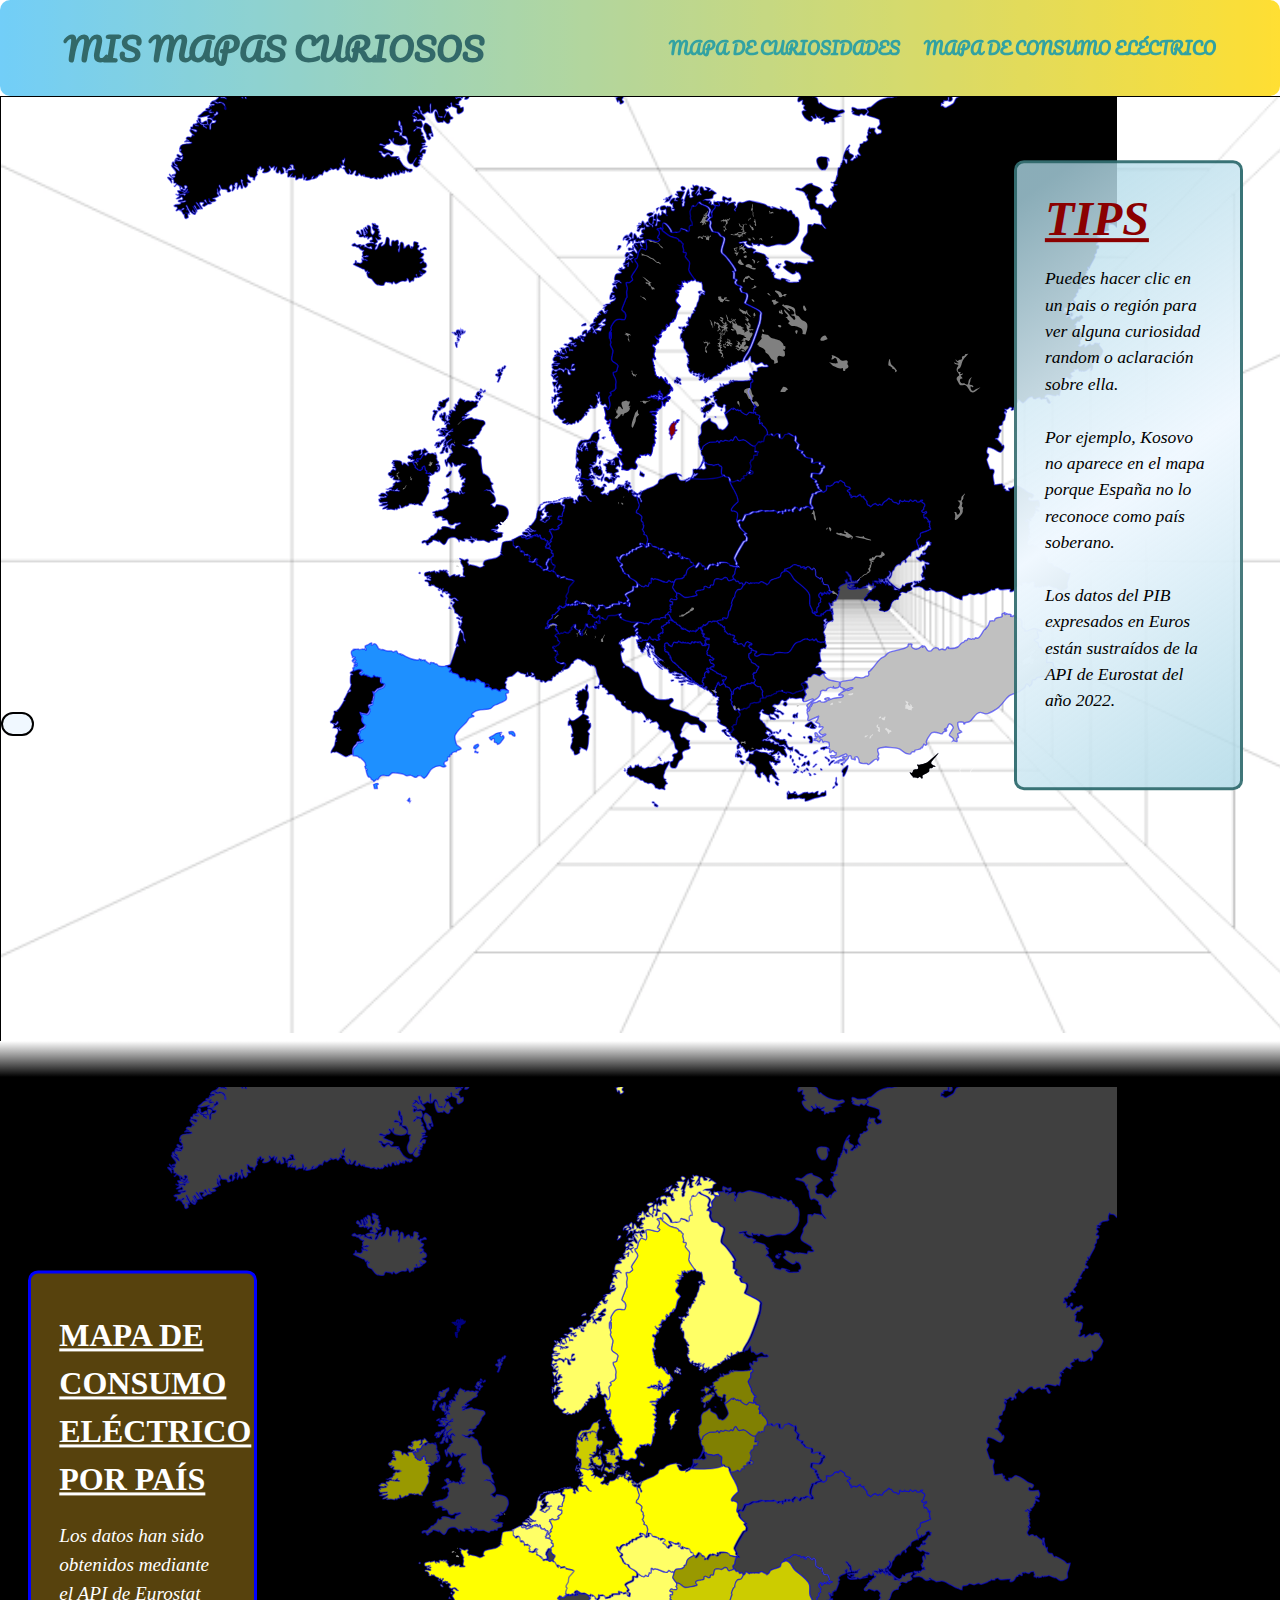
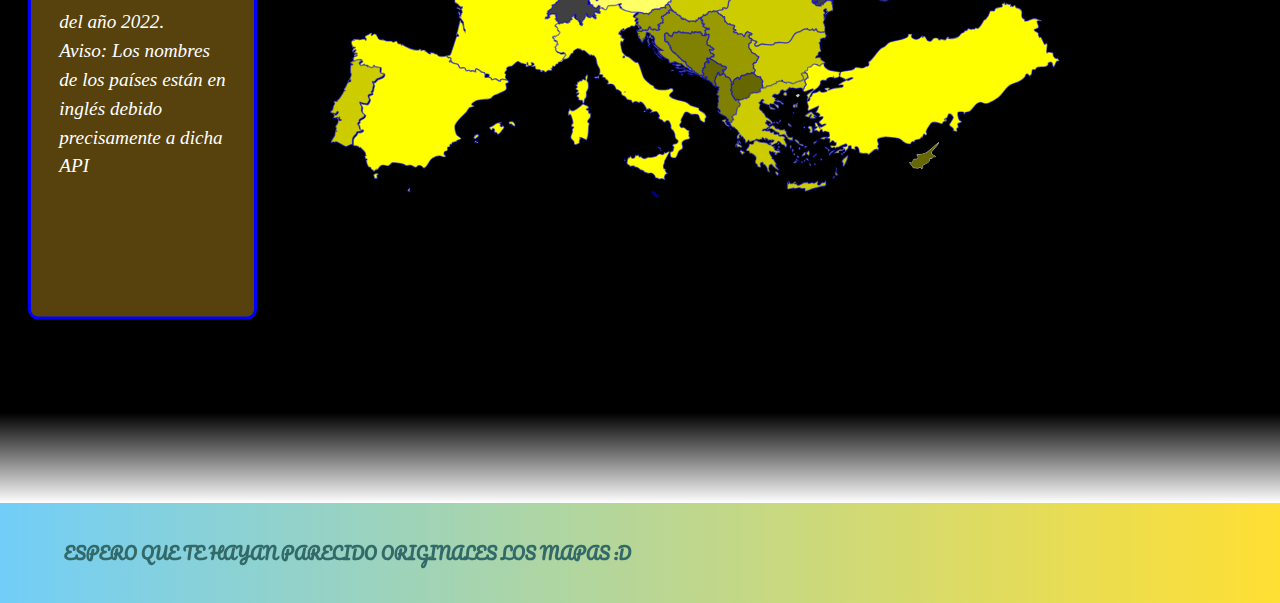
==== commit f6b210c7: "Added transition divs" ====
--- a/index.html
+++ b/index.html
@@ -28,350 +28,16 @@
         </div>
     </header>
     <main>
-        <section>
+        <section class="mapCuriosity">
             <iframe src="maps/mapa.html"></iframe>
         </section>
-
-        <section id="noche">
-            <div class="aesthetic2"></div>
-            <div class="curiosidades2" id="boxCuriosidades2">
-                <h3 class="tip2" id="tipID">Mapa de consumo eléctrico por país</h3>
-                <p class="curiosidad2" id="curiosidadID">Los datos han sido obtenidos mediante el API de Eurostat del
-                    año 2022. <br>
-                    Aviso: Los nombres de los países están en inglés debido precisamente a dicha API</p>
-            </div>
-            <svg class="svgIslandia2" id="svgIslandia2ID">
-                <g id="paisG2" class="pais3 grup0">
-                    <path class="pais2" id="29" name="Islandia"
-                        d="M143.70232319159174,42.4062263351332L142.27524270371282,42.42993462417582L142.70839783030033,43.806839103218806L139.75791198928155,45.05608356433732L138.1443171126171,43.540576780119096L137.98725236416612,47.47919228551389L144.45390255429666,47.19286910245443L148.55905971009966,45.43055295024902L147.21664693818263,46.34788136476378L149.61617909127565,47.807460903034034L150.56592999206524,45.71444451391925L149.76772203216393,47.90047034466474L153.36180522132756,50.97646887179821L162.54579826649496,53.01477382465933L165.55088864896737,52.128448557355L164.3201390966522,51.44516350903526L165.3840073537382,51.265831579093444L164.5956159406151,50.14424713589964L165.6600977318747,52.0822477889631L167.2405617631628,51.004432494772075L168.40627669307247,48.61840596927836L166.9779691368463,47.18679005398182L168.51364517345888,48.78861932651089L170.57082525766265,47.2615623501948L172.68567755418826,47.710196127472585L171.600335601025,47.33694255125499L173.04643564828666,45.52660191611586L174.2673686538236,47.526000958752846L176.4533909144911,45.700462702432425L175.4864610568397,46.92174354057676L176.96262427860955,44.69255646567596L182.96176142842896,40.93813612900075L182.28687383742863,39.14177730534878L184.02747028803583,41.20014311816968L185.53492375266117,41.06822776631446L184.1213410166023,41.40075171776523L185.531856081793,41.384338286889374L185.93617510221958,39.778253680429444L188.38785766007172,38.576425797397526L189.3848506922313,36.31380395589722L188.43755392813625,37.38250067737962L188.50320208471538,35.42079173527334L189.9051276714752,35.663953674176874L188.45841409003992,33.487654320987495L190.95488464256755,34.78735488442858L192.99549930408313,32.52230142353924L191.23342915739858,31.496765946212268L193.38202583347424,31.773970556562748L190.065873624968,30.136882802892888L191.28128482294227,29.511956619910162L193.441538648317,30.811657183351056L194.55019490007845,29.492503664797788L194.38515420737022,28.209216532232865L193.71149368471714,29.302229447605555L192.9862962914786,28.687029742179092L193.6673192242153,27.786114758540233L191.4812969635478,27.838394575404475L194.13483226452647,26.770305758769368L191.45246085738688,26.80374052536899L193.49614318977066,25.202519157686936L193.41024840546152,22.54962240424614L189.06335878524567,20.251134176757958L189.4185950717813,19.059032771281952L185.92083674787864,19.517393026115766L187.6902693046468,16.052943301583312L184.22625536029415,14.181812181718435L185.7195975389258,13.063875167608241L185.20729650393918,11.947761868039485L188.13140037549158,10.24076505693507L185.54842150448115,10.414017938403497L183.2353976698709,12.079677219894707L182.98200805615897,13.834698513933047L180.45854199999133,11.68879440310696L181.08741452796892,10.165384855874372L179.6137054428936,9.679668882913939L179.0787036434824,7.8474436732736965L175.90059662404445,8.234071156130657L176.51106312681293,13.9435134815929L175.31099028317962,13.56053342781901L176.16012157949274,12.976944774450267L174.8575885288621,13.669348395478554L175.49382346692335,14.577558237284178L173.38694711465502,14.409776499440646L172.15558402816617,12.8146341802314L170.55916810836356,16.57574147022651L165.12877713750538,13.342295587653103L166.4846876612424,21.246882316568843L165.65641652683286,18.02802615032954L162.00343405700013,13.034695734939483L160.2751082898656,13.711293829939825L160.47634749881846,15.094885262302055L157.95533557934536,15.269961858312813L158.0185295992299,20.011619666937534L156.76078454327472,19.515569311573742L154.05325823501607,14.153848558744253L152.0525232947869,14.62679852991194L152.9893899779301,19.682135239722776L152.32002419449248,22.887617499322626L152.19179555220245,21.890045644969717L151.67519977800032,23.458440150899207L150.65489244724253,22.65843737190568L150.52175553156337,20.523475548330204L149.1486660509645,21.713753239264733L149.10265098794176,25.61771816836525L147.90135107596114,24.106466718077808L148.02160377399395,28.33566074046296L147.28413569728264,24.274248455921143L145.58464603630907,24.104035098688886L146.6558767034787,21.874240118940996L145.60243852734453,22.458436677157223L146.04418313236295,21.410408720481822L144.5397973386058,21.147793826465605L143.68943897394539,19.425599394179365L144.917734389566,20.47727477993834L146.3399066040558,19.928944607710424L145.61286860829634,19.45538673169514L146.74483915865602,17.01768829418412L144.76741851702502,16.590331186560697L146.50678789928497,15.895495946142946L145.15639918311064,14.648075199566374L144.4244529139621,15.617683430945606L143.95387220278278,13.201869567936232L140.94510061526853,11.908248052967524L139.59716603578875,8.838936479154224L139.54256149433508,9.65109735509282L138.75785128625378,8.830425811292459L135.38832160464116,9.388482461076448L135.88467075111322,11.347759783794341L138.64864220334647,10.407938889930806L137.9854117616452,11.468732848398878L140.06774674696806,11.833475756754892L136.33929957377802,12.68758206715433L140.0063933296044,14.555065757935864L139.71925933634245,18.333802288500983L138.7995716100611,19.152042212912463L139.81681126995068,17.39641301402707L139.14683195233943,16.28698666777806L138.28542997255354,18.532587173555214L138.1872645047717,15.147772984013546L137.1872038017439,17.513738649548067L137.32586252498578,15.96297338418909L136.3509567230771,17.28638223667287L137.06633756953744,15.472394172450581L135.72269772927314,16.477868789817773L136.26751607546254,14.668743964373443L135.275431316692,15.232879662630317L135.42267951836482,13.987282630595416L133.28451292324098,12.995181919867793L132.53968243644607,13.85597518358721L133.966762924325,14.674823012845978L132.16481305635406,14.33378839353328L134.0182997949105,16.17087684195152L131.51998863986194,14.920416571138622L131.23960352250995,15.818292030541276L135.0208146346328,18.364197530864164L130.84510104886158,17.66936229044641L131.7991466888666,19.28699708900432L135.00363567777094,19.149002688676255L132.90289466723897,20.125297873375388L134.59379484978166,20.7101023364389L132.77773369581712,21.767856770670647L132.52925235549424,20.473019446007477L129.4382671887127,18.87483760256249L131.38685172418275,21.870592689857304L129.56097402344002,21.254177174735762L131.3469720028964,22.82074796612385L128.12469052295654,21.294906799502648L126.7503739740104,23.331388037822332L130.9273146281289,24.709508326559547L137.12953158942204,21.496123303945335L137.89031396473155,23.313758797251744L137.6172912574632,21.425606341663293L138.38052776946722,22.983058560342524L138.96277170024842,21.40736919624542L139.36340951563318,23.194001542341862L141.70526945640435,21.854179258981603L139.94074517302528,23.475461486622546L140.60704328559473,24.212850066348235L141.6709115426807,22.85661435211247L142.56667143619026,24.197652445166838L144.26063928960113,23.98974898740425L138.89651000949567,28.06514308343211L141.8175462101799,29.07791255896649L143.93055790418458,27.62988321279452L143.5041516535071,30.28399577592966L139.02780632265393,29.87426790887714L138.7566242179065,31.047524264087823L137.86393199526515,29.495543189034034L135.57790366429487,31.84144799460924L135.03063118141097,30.351473213975495L134.79257992203995,31.70831683305905L129.7296959211901,32.28157110402459L131.24573886424633,34.52534789525973L132.8409277157017,33.28826153108659L139.92540681868437,33.18491770705222L139.7799992195325,35.31562419669699L141.21689625418958,34.41592502275274L139.5824412156215,35.381277920201185L140.8340509298403,37.90469094117561L143.83300597057635,36.576418849913516L141.74330857516986,40.36305814349327L146.3067757586794,39.28585075414942L143.9759594330337,39.89557931595071L142.90104756082224,41.44634458130942L144.16554149268745,41.82446139630539L143.66735174369444,42.47552748772059Z">
-                    </path>
-                </g>
-
-                <g id="paisG2" class="pais3 grup0">
-                    <path class="pais2 britania" id="32" name="Reino Unido"
-                        d="M265.3471302643617,196.6736315193453L269.0829398476354,195.71618138491144L268.2792100801713,194.44869977837527L270.31000819490873,195.8347228301269L272.3352845020834,195.27848989488447L272.452469529248,196.32590994671284L275.7735300111433,195.29186380152422L278.8092971022976,196.22195821783157L281.84813186432007,194.14961059352353L283.3040484583599,194.49307683222503L285.8943897394539,192.13197440546884L286.1698665834168,189.94290905048737L279.4639380655679,189.335612108075L282.51381644271584,188.30946872590084L283.10096864688614,186.4717723726351L281.562838473579,186.57511619666943L283.25864692951075,185.3793673621098L284.8924884339052,185.69486997783756L285.22011568262724,184.4237409422178L283.81880363004103,184.43833065855185L285.1544675260481,184.321612927878L284.40350169751684,183.4699382368675L285.42012782323275,184.56903020071272L287.00304599121534,183.05169970195294L288.02580745866777,177.63769913225914L285.05691559243985,174.51671564642854L280.65726203329126,174.15622807200356L279.6050509255044,176.0498516712173L277.35153990573684,174.99756838061097L279.4344884252334,172.89664922848178L278.34178406198646,169.03402182899467L275.50786971395866,166.64556368411183L273.0089450247365,166.73978893543688L275.54406823020315,166.36106421559427L278.2650922902818,167.83584137504613L276.1011572598653,163.96409540284972L276.84905541752846,162.46621785920226L273.6948762308623,158.6066299839514L270.37688341983517,156.94279441700175L269.70690410222386,157.53975697701082L267.29632833400535,147.05765369571398L264.1783476635838,143.40171394429498L260.9977865074513,141.85034077408864L258.50008888657635,143.0995852352069L253.5789312798366,141.32389517636176L256.4821749894853,142.40657370933113L261.3922889810997,139.52996797209883L259.5989285915597,138.52814078381516L260.05539801674536,137.59439893842446L256.73188339815545,138.3554958071935L261.7272786399053,136.2618715132315L264.9305405604623,127.44968284735683L266.45824065281766,126.17733800204248L265.020730083987,123.61137164175969L257.16810619561113,123.30620340843554L249.94312776686567,126.08858389434275L252.19357111576502,125.02171088740214L252.7893127983662,123.82960948192614L250.07626468254483,125.07399070426631L254.16731055235417,121.70558994560108L252.48254571154789,122.28917859897048L250.30388586096404,121.08127166746571L252.74268420116982,121.77185157395253L252.2487891913923,120.66789637132904L258.2712406398099,115.86666388767293L258.78231460644923,112.74628830668992L252.65924355355526,113.22896475541378L249.854778845862,115.05267929719246L250.07810528506576,113.73960482711176L248.1890335644384,115.01073386273146L248.7553256067051,113.78641350035065L246.69630491998038,112.87637994400328L245.8882804133009,114.50495702981172L246.7282086970095,115.24720884831568L245.55451782284254,116.08550963268655L247.0227051003551,117.66788595010293L244.35873971842463,117.10375025184632L245.19866800213327,118.40649033952354L243.86361764029985,119.29463932136977L246.22327007210652,122.24480154512037L244.46856233550562,120.88917373573155L245.3367131912015,121.98826569957676L242.9138667395103,121.04418947178283L242.95988180253303,122.84966686814374L241.68066305050058,121.78583338543928L242.5396108935919,123.59860563996753L241.64569160260328,124.30012783370502L243.527400913147,125.42475180113523L241.48739978580502,125.02414250679118L241.61010662053235,127.37308683660217L243.97282672320716,126.81685390135962L242.1714903894099,128.31533934985436L244.03479367474452,127.93418301062263L244.25934718229553,128.9007517177653L242.41138225130186,129.57066285944535L244.2986133694083,130.27036133864112L242.24756862694088,130.16154637098168L241.8180947053952,130.9299380979177L243.55010167757155,131.55060894696987L241.54998027151598,131.4138303563364L240.9867559001175,132.68921472588715L242.53408908602918,132.86429132189775L241.39905086480135,133.34028081730207L242.04387528129348,133.90259280101702L239.09400297444836,134.6399813807429L243.36481435713324,134.95183656738712L240.4867255486036,135.3524458617311L242.46475972440825,137.02965533532029L245.9146623827673,133.44362464133593L244.61274286631024,133.05638925363175L246.08277074634373,133.3518310093998L245.14283639233233,134.76824930351466L246.76256661073313,134.64849204860454L244.67532335202117,135.36642767321797L244.12682380079,136.54089983812358L245.1606288833678,136.40168962810102L242.5942154350456,139.26492145869375L243.69980401593887,139.6837678984556L242.59482896921924,144.67405878960926L243.9961410218054,144.05946698902983L241.73956233116968,150.02483725518803L243.48936179438152,149.3360810632428L244.74342564529488,144.85278281470352L243.96607784729719,142.13787976684222L247.1497066742979,139.52145730423737L244.87104075341128,141.97982450655482L244.7323820301694,144.05217213086289L245.51279749903526,142.68985736815407L246.21713473037016,143.60475416327986L245.92202479285092,142.36584408456457L246.80551400288772,144.00657926731813L247.17363450706972,140.68255556250287L247.49021814066626,141.3786066126151L248.17983055183387,140.221155783433L247.55157155802993,142.6035348798433L247.66752951684722,141.60353140610118L249.78238181337287,143.29289897663537L247.4073910272253,143.12572514363924L247.24357740286433,145.75734522742565L248.97128963582517,147.9257418176007L246.69201018076492,151.7573660698777L246.70918913762677,154.14217678567684L245.67477052087534,153.1835108415488L245.78950141134538,154.7506895377839L247.44543014599074,157.10388920152567L247.58838360844814,154.61573466169213L250.37996409849498,156.62972342066294L250.00079997918752,153.82910578933837L252.8930000737108,155.68139185893835L255.2649231889902,154.57014179814766L255.24897130047563,152.96162557229906L258.6313851997346,153.4236332562162L256.4692907718389,154.62485323440114L255.00294409684733,158.32273842028098L256.94723389310195,161.72943718432367L257.5491109174395,160.91484468899577L258.00496680845157,163.04068793986247L258.6270904605192,161.24250540166892L259.3449254436741,162.1349097174458L260.14129280105453,161.1653014860667L259.4590427999705,165.14586242592233L258.8565522414593,164.4315742303923L258.5688047140237,165.3385682625037L259.93023704532345,166.57443881698242L258.28228425493535,168.27535657961454L259.00564104565296,170.03645692212564L260.5149351127992,170.42247650013553L259.34124423863227,170.79816169574192L258.657767169201,169.458947317229L257.690223777376,169.9787059616361L258.57003178237096,171.64436524312714L256.99570309281927,170.2978560064473L251.55488204100922,171.77263316589884L248.07859741318381,175.97507937500416L252.44021185356695,174.68996852789758L251.8573543886121,175.82371106803666L253.18320173784096,176.43465543953252L251.98926423594398,177.8036571555612L253.1292107305609,178.36292961504003L251.51009404633376,181.29728631276186L244.69802411644577,185.2535310587271L245.84901422618816,185.2480599151018L245.10295667104594,186.4979122810674L247.08160438102422,186.7404663151239L245.9017781651209,187.0255736884887L247.02454570287603,187.8468531371363L250.67814170688243,185.86751495445915L250.82416284020795,187.08757998290906L252.310142608756,187.2577933401417L250.88674332591887,188.17269013526754L253.80900659495038,187.55323509591003L256.48033438696444,189.96175410075236L262.92673794936496,185.84806199934687L259.0676079971903,189.89062923362297L258.8694364591057,191.56054384904496L251.37879773317547,191.82680617214487L252.3352975098751,192.90583727603044L249.54187641730732,193.4572069724948L247.95527704428287,197.48518449043658L242.26536111797634,202.64204130973954L243.63845059857522,202.01529141221496L245.43365159063612,203.61286535081317L246.4343258278375,201.24629178043156L248.48721117282585,199.9307856909619L251.6113271849838,200.20555868192335L251.5512008359674,199.1757678706656L254.90600569741272,201.14963490971752L255.97846343292963,196.63715722850958L256.7067284970364,197.42925724448898L260.18117252234083,196.37211071510444L262.27761879365744,198.36847023350495L262.496036959472,197.18487949589039L264.71580359968954,197.713148808159L265.3459031960144,196.6444520866768Z">
-                    </path>
-
-                    <path transform="translate(115,40)" class="pais2 irlandaNorte" id="32" name="Irlanda del Norte"
-                        d="M118.84805164960477,118.4440432272452L118.22161591459951,119.96378102920032L116.59567881160814,120.29073657225027L117.55411674926613,120.96367681694073L115.45507650749465,122.02455240834531L116.876133303849,123.90843910877678L119.34124965854546,124.57662206381954L120.47660982261706,122.37269951437086L122.21568978151245,125.16609349923924L123.83638474446192,124.77080597761515L123.513993131886,124.26393838971208L124.71793796150561,125.3075147460348L125.76025013983374,123.4015715208737L127.06772723528059,123.17538402217622L126.29057997407114,122.87264740824105L126.36265939964706,121.16002313512172L127.18654907622998,123.01147376977435L126.98865828964884,120.6207194814397L125.33083150140268,121.0337387190229L126.34212768448299,119.50102649075623L124.37676201377957,116.3140749077722L120.79638036517207,116.55712916067449L118.8515464096327,118.44923299776977Z">
-                    </path>
-                </g>
-
-                <g id="paisG2" class="pais3 grup5">
-                    <path class="pais2 noruega" id="31" name="Noruega"
-                        d="M354.70531498367524,91.49454275134273L352.3284835950068,84.07384828084501L355.056870065169,83.51214420197736L355.8207201113467,81.80514739087234L356.3379294197224,79.68295156908925L351.7848923171647,75.02032139060842L352.8812778854534,68.0257682180397L351.301427388339,63.50356405927581L352.35486556447313,58.27922980192733L350.84986623654237,54.68712005947044L351.8867389899883,50.25002257932293L356.61892807124804,43.901672259391106L362.9775962468185,44.52659844237438L364.0040389193127,42.28403746083359L363.86047192268165,38.15818726248273L361.0210357670911,36.48340940828273L366.3870056497175,26.16240091150967L366.42075002926754,13.908862905298392L369.51480286691725,13.728923070509907L372.4186601107396,11.67542049646716L371.68978151245926,8.593342920861035L377.9717579163252,-0.028571527820731024L378.0282030602998,-2.527668354905477L376.1354501346307,-6.147741720336275L378.46258525523456,-8.395773845502042L380.0645229825999,-13.944121386439878L383.3898782037107,-17.181822602944386L387.1839735334799,-14.721023781237763L388.31717115218686,-17.49975683806113L377.4330749118722,-17.49975683806113L377.2576041382121,-17.16844869630435L380.04611695739084,-16.66996672155191L378.39877770117636,-17.27179252033896L377.73002545191235,-16.356287820365758L378.3883476202245,-13.903391761673456L376.64591056709634,-15.668139533268178L378.6810034210492,-12.331349826660432L376.84714977604915,-13.57512314415339L375.8360454578959,-17.49975683806113L374.50897104031986,-17.49975683806113L374.2831904644216,-16.880301798703222L373.2874245006092,-16.242609613928373L373.2254575490719,-17.49975683806113L372.3204946429578,-17.49975683806113L371.06459018952347,-16.216469705496404L371.7897875827621,-15.291238527966977L372.5517970264188,-16.89002827626007L375.0795578218019,-15.814036696610568L374.8151245929645,-13.852327754503635L373.63407130871394,-14.753850642989708L367.97912683030466,-12.639557584220796L368.3190247624994,-11.618277440824842L370.3044213483877,-11.516757331332606L367.98219450117284,-11.0474547892483L368.82641752409694,-10.679672356656077L367.96194787344285,-9.793954994198728L370.3884755301759,-10.647453399751306L371.69100858080657,-13.306429201664482L374.2009768851542,-11.149582803587709L374.4795213999853,-10.221312101822267L373.1469251748464,-11.486969993816675L371.9057455415794,-11.272379582733993L373.4131990062047,-10.233470198767492L371.25908052256636,-11.049278503790049L370.4351041273723,-9.356871409019119L372.06342382420405,-8.996383834594123L370.72591932567605,-8.12525618847154L372.6045609653516,-7.398809895996694L374.8132839904436,-8.711276461229712L372.54566168468244,-6.417651472519292L374.1255121817969,-5.0109596559608L373.04569203619633,-5.6219040274558925L373.2285252199401,-4.508830252123697L372.07692157602406,-7.184827389760951L370.2645416271013,-6.195158298422287L370.6338891996306,-7.7264706086688895L369.04054095069614,-7.076620326948502L369.4178644674827,-8.452308996296487L370.3571852873204,-8.029815127451567L369.7577623996774,-8.750182371454308L367.0944105519206,-6.737409422177709L369.7319939643846,-6.463244336063633L368.48713312607583,-5.348346846189611L367.16558051606245,-6.279049167343976L365.17343505426413,-3.3532031374840288L367.4705070003599,-3.970834462299644L367.7128529989464,-3.117336056747144L370.45289661840775,-4.522812063611137L369.6669593419792,-3.598796695776596L372.0339741838694,-3.4176410512931854L372.27754725080325,-0.9112493660422993L370.77377499121974,-2.833444493076842L369.5644991349819,-3.0103448036292724L369.2436207621698,-1.2109464557408578L369.2080357800989,-3.234661692268026L366.33976351834747,-3.1258467246087163L364.6457956649366,0.6693032368324525L363.59051688628153,-0.7148961003770271L362.9045856801557,1.3410380930546417L362.97084737090853,0.36352709866077637L360.12773001027614,1.3039558973718723L361.22166144187037,3.2310142631844507L363.15858882804133,3.7130828070615793L360.1553390480898,3.6529002271826263L361.69162861887605,4.381778139046821L360.00256903885423,4.569012832003194L360.5970836531082,5.071750140686731L362.5702095555238,4.78664276732193L361.3566389600704,5.274790359671244L358.3135094588325,4.891810305897703L360.5253001547927,6.05412437385805L358.39940424314165,5.514912774338798L359.29455060247756,6.270538499482131L358.34418616751435,7.438323711068151L361.6542030342842,6.697895607105709L359.9976607654652,7.3155269319213625L361.2001877457931,8.13498266602769L358.70064952239727,7.882094249567428L359.42646044980944,8.82009142888871L358.6491126518118,9.206718911746176L358.27178913502524,7.911881587083435L356.91281094042,7.841364624801239L358.09938603223327,8.860821053655405L357.13675091379736,10.886360004724322L360.5749964228573,11.26569262941417L358.3760899445434,11.644417349256846L357.26007128269833,13.18120080312924L364.2960811859637,10.959916491242572L361.9634242577971,12.996397729562059L360.79525519119284,12.44016479431978L362.1658905350972,13.790321460082971L360.49462344611095,14.283332291210554L360.3179256041035,12.255361720752871L355.28326417524096,14.609777194189299L355.0623918727318,15.373305682346993L357.40547888185023,14.724671210321299L356.52567087685526,16.209782752176388L357.93250473700414,16.73136511112443L358.392041833058,18.48334688092687L356.1673669194514,16.231667326677684L355.0544159284745,17.066928586812153L355.3593424127719,19.207969458860553L354.3034500999432,19.589733702939554L355.7704103091085,21.291867275266323L354.0746018531767,19.70584352876617L353.18681790392446,21.353265664839583L353.604634676171,22.85904597150151L354.4813750102978,22.03290328407555L354.7458082391352,23.86391268402141L355.6912644007094,23.824398868949526L354.58935702485786,24.64993365152796L353.85066187979936,23.876678685814195L353.98134465878394,24.68093679873835L352.7242131370024,22.007979185338044L352.2769467244213,23.500385585360554L353.0984689829208,23.708896947970352L350.8793158768769,27.296143451648895L353.66537455936106,25.293096979928837L352.5125438470978,27.20434981971277L353.645127931631,26.69127812862587L353.15614119524264,28.28520463814039L354.00649955990303,28.670616311302616L356.8128048701172,26.000090317291345L353.7825595865256,29.485816711477884L351.4081823345517,29.57092339009423L353.0371155655571,29.077304654119278L352.2462700157394,27.447511758616727L351.3590996006608,29.365451551720405L351.0161339975979,28.114991280907585L348.484691997173,30.8669765244517L349.66697234977084,30.811657183351056L347.7723788215808,31.430504317861363L348.3374437955002,32.12108422434798L346.65083835217297,32.35938292447398L349.0356456850987,31.963636868907884L346.51708790232016,32.77215031576318L347.5502794507243,33.27731924383571L346.15755687656906,34.46759693477004L351.91434802780196,31.05846655133851L348.92214186297593,32.61470296032301L350.0412281956892,33.4949491791546L347.3238853406524,34.66759762951854L347.0809258078923,36.97277281032686L345.0525818298494,35.758178925502115L347.263758991636,38.03052724455829L347.7668570140181,36.44146397382193L349.6559287346454,36.36608377276154L347.5091726610907,37.662136907118935L349.0693900646487,38.136302687981356L347.3011845762278,38.409859869248336L346.1778035042991,40.26214593884793L346.9207933885731,38.22384098598662L345.79434464577616,38.473081973363264L344.5795469819755,36.113803261148995L344.2433302548226,38.059706677226856L342.6917023296955,38.39648596260854L343.8077209915406,39.49983326038454L341.89288083562053,38.499221881795506L342.83465579215283,39.6542410915885L341.41800538522574,39.73083710234343L340.95110587908823,42.1940675434389L339.94122862928225,41.83054044477812L339.42647345760105,42.941182600720964L340.26394760461517,43.219603020766215L338.9325784478236,43.25182197767114L338.43377516465694,45.351525320105445L339.46267197384566,45.11140290543797L338.4153691394478,45.91991635229314L340.07988735252417,45.62386669167762L336.7238554227315,46.789828188721344L336.0170640547021,47.82022690482658L337.499976152382,47.89864663012283L335.8305496659166,48.59226606084601L336.0808716087603,49.44758818094029L339.4534689612411,47.6402870700374L337.5374017369738,49.30777006607063L338.7718324943308,50.282241536227744L338.3288608209651,51.47312713200929L339.39395614639835,51.58619743359942L344.49978753940275,48.25427096576956L344.671577108021,45.98131474186625L342.39475178965534,47.275544161681815L346.75636623003845,43.07917700104892L346.2919208605955,44.27127840652484L347.8509111958063,44.56368063805695L345.2844977474841,46.55092158374845L347.78710364174805,47.53937486539257L343.15982890418024,49.87980852734167L342.7340361876764,50.97950839603426L344.33904158590997,50.296223347714644L343.61936600023415,52.62145938848262L339.86576392592497,52.164314943343115L339.82097593124945,54.056722732862156L337.66440331091655,53.967968625162435L338.59758878901795,52.34729430236843L337.15762408349264,49.505339141430134L335.7968052863665,50.19409533337504L336.1544957095967,51.11446327212608L333.5347047881681,51.61416105657333L335.7176593779674,51.69379659156416L333.84760721672285,52.353981255688176L334.07706899766293,53.274349194439296L335.70048042110557,52.90778257154169L333.16965195485426,54.3643225855755L333.13222637026246,52.256716480126606L330.54924749925203,52.70170282832062L331.6020721412126,53.5357482787607L329.39150851359966,54.49745374712553L330.1246818510955,55.690770962295844L332.43831921987936,55.47861217060224L329.8669974981681,56.07253520637519L330.2105766354046,56.96311580761031L327.49077964367325,56.67071357607851L328.0576852201135,58.0324204339396L329.4608378752206,58.07071843931703L328.75772771223296,58.71935291134292L330.414269981052,58.444579920381514L329.0381128295849,59.01965790588927L330.64066409112394,60.717536144285674L328.3123019021727,60.22999645678307L327.0649869271694,56.686519102107L325.74343431715596,57.971629949213785L329.79828167072077,62.71450356753285L326.32874591880534,58.61418537276714L323.0205696545564,59.606286083494844L322.1751195632851,58.11205596893082L320.51305548690334,58.65673871207535L319.667605395632,59.488352543126474L321.7530080518231,60.82027206347226L320.2829801717895,60.86525702216931L320.2234673569468,62.00872603986468L324.324943307708,61.04519685695842L322.50397388035435,62.423925050543076L326.868042457432,61.32969632547558L327.3300336901804,62.27681207750596L325.5415815740295,61.82878620507601L323.4034149789057,62.80447348492723L323.63471736236676,63.80812438775295L322.7978567495263,63.19778792110444L325.128673075172,63.96739545773479L323.71877154415495,64.95584873937884L321.33151007453466,63.21176973259138L321.1443821515754,64.59110583102317L320.8271849838053,62.93882045617184L319.8473709085075,63.90295754392555L318.99271780463164,62.88350111507112L317.9435743677129,64.16557243794178L317.7312915436346,63.290797362735226L317.0858535929689,64.28107435892086L315.8146107851936,63.81541924592002L319.55348803933555,65.51633700855244L320.31488394881865,67.4087447980713L322.52606111060527,67.67135969208744L322.9076793666073,68.40023760395174L320.5492540031479,67.83731771538945L320.1081229323031,69.9406684869072L321.5867402907675,70.13762965741972L319.5903000897538,70.31513787281936L320.36764788775145,67.67743874056016L318.5681521564751,65.53761367820637L317.7944855635192,67.0944579920382L316.6471766588187,66.79232928294994L318.20616699402945,68.93033063076213L317.57974860274635,70.0689364096792L316.2416305700448,66.529714388934L314.05254063850913,67.983822783579L316.07168160394747,70.69507840235643L314.1243241368246,69.54978567011938L313.24451613182964,71.32912315804845L313.63288326374163,68.87744290905053L312.19107795569545,69.18625857145845L312.5487683789257,70.2817031062196L311.07015102046125,68.86650062179991L310.52778681096646,69.78139741692536L311.8376822716807,70.7674190791803L310.87197948237656,71.40085593002479L310.08481513760074,69.28838658579798L308.6264444068663,68.98625787670971L310.6695132050765,71.239761145501L309.05469126006477,71.63854672530323L309.0270822222511,72.77715250422052L319.3142097116173,73.13034522047838L314.63478456929033,73.43429764410807L315.3231699121107,74.52427103524454L314.3611483278484,73.46408498162415L313.69853142032076,75.48293697937274L314.05315417268275,73.44584783620611L312.1119320472963,73.90056066195623L312.44324050106013,73.0227460625136L310.6455853723047,72.54432494772004L308.6374880219918,74.36682367980445L309.8222225112843,74.44159597601715L309.04610178163387,75.36682715354628L308.2337825357389,74.59174847329054L307.9607598284706,76.26166308871241L310.5326950843555,76.08719439754894L308.0417463393906,76.91151337043296L310.5173567300146,76.58750008684368L309.0485559183284,77.63492013867167L310.93455996808757,78.03309781362677L308.0503358178215,78.79723420663194L308.99640551356936,78.83188478292594L308.5135541189172,80.15103830147918L311.9125334408644,79.52307259425984L307.94480793995604,80.63857798898127L309.9498376194007,81.82824777506801L308.5969947665318,81.75104385946626L309.4590102804913,82.88053106567435L314.6206732832967,81.46472067640723L314.5335514306403,82.36502775519857L317.082172387927,82.78083467072393L318.75712068195514,79.03492500191038L317.8147321912493,81.57839888284443L320.21978615190494,82.20940411430007L321.3149446518464,80.9121351702481L319.9755995507976,82.79846391129433L322.29046398792883,82.21122782884163L322.03646084004316,79.24829960329856L323.8936287836414,78.04586381541904L322.21315868205056,80.47444368022136L322.82853345820814,81.66168184691898L324.62434798444264,81.30362589188313L322.5953904722262,82.30727679470866L323.1727261296183,82.93281088253867L320.51673669194514,82.86898087357665L321.0799610633436,85.87020710449706L320.57011416505156,84.37901651416924L319.35593003542454,85.69330679394443L320.35292306758413,83.40636875855415L318.0503293139257,81.96441846085452L316.3845840325022,84.16624981762834L316.7066894736614,83.33159646234117L314.07585493710735,82.57597073719748L311.0038893297085,84.31822602944351L308.3583299729871,83.41731104580484L308.31292844413804,84.46169157339662L309.9148661715034,84.33889479425018L308.7927121679219,85.74862613504509L308.13316293126246,84.64527883726896L308.53932255421,86.28722982971705L311.64135133611705,85.80151385675684L309.7013562790778,87.13404128194983L310.8928396442803,88.77660017924502L307.7325251158777,86.58996644365243L309.7498254787952,89.92310872117667L312.90339113128766,87.61307030159001L312.5242270119802,90.99666868143714L310.8811824949812,91.41247559696248L309.86332930091794,90.13465960802304L310.19341068633446,91.90305480870074L309.1000927889139,92.06536540291916L310.7468185109547,94.89941780084344L312.70521959320297,91.7705315519984L311.59533627309423,94.53163536825126L312.7365098360585,94.27570742755506L312.7101278665921,96.77298054009759L314.3513317810702,93.23193480481044L315.275314246567,93.36202644212383L315.51827377932716,90.8240237048153L315.98701388798554,91.77296317138763L318.56692508812785,90.21064771393017L318.4724408253877,91.30548434384468L320.50323894012513,89.39119197982434L319.7903122303593,90.51156061332405L320.93639406671264,90.59119614831495L318.37918363099493,91.86171727908727L317.50182976269457,95.64774866781981L318.28163169738673,91.63436086621216L316.3312065593957,92.0556389253632L314.64705525276304,94.19789560710582L316.0624785913428,94.99607467155752L312.10456963721265,98.35839638175037L313.44943654582426,99.3438101391579L314.116961726741,98.29639008732991L314.2280114121693,99.53894759512832L316.401762989364,98.17845654696143L314.7059545334322,99.74077200441864L313.7427058808226,99.31827813557311L312.8776226959949,101.35962261267079L311.6229453109079,100.35718751953972L310.82903209022203,102.81008357823214L311.15788640729136,99.80095458429717L309.38415911130767,102.27512731264356L310.20200016476537,105.35720488824988L310.3682679258209,103.54990377734694L311.18120070588947,105.3395756476791L311.90455749660714,103.74200170908112L312.1027290346918,105.45446966381125L313.46722903685975,104.45750571430563L313.1948198637651,103.36145327469639L312.1383140167627,103.83257953132271L313.2610815545178,102.05384994824101L315.32869171967343,102.751116808048L313.6224531827898,103.21798773074319L314.022477464001,104.37604646477274L316.22997342074564,100.79487900956674L315.8373115496182,102.35172332339849L317.9049217147738,101.9049132606625L315.8133837168464,102.47148057830856L314.2942731029219,104.51404086510074L315.50477602750715,103.92558897295358L315.1562886168815,105.468451475298L317.5742267951836,104.77240042518609L313.4991328138888,107.53168052689705L314.6311033642485,109.63807082265144L318.17364968282664,107.87453886075176L314.99983740260416,109.12682284610621L315.89682436446094,110.44536845981219L313.4862485962425,108.87454233449367L312.6015323178584,110.25995748139808L311.5388911291197,108.18335452315922L311.02781716248035,111.45874584019398L312.0898448170454,113.74142854165375L316.7772459036296,117.12381111180595L319.77681447853934,116.948734515795L317.5840433419618,118.87396916706602L319.07983965728806,119.54935145237144L318.71355975562693,118.06971105414164L319.04977648277986,119.05330109700776L319.5418308900364,117.93232455866097L320.60753974964337,118.61074636820271L319.21052243627264,119.11713110597006L321.18303480451453,119.39615943086197L320.6547818810134,120.43993205360682L321.40758831206557,119.51956411485598L326.17904358043796,119.29950256014793L327.4061119277113,117.28369008663527L326.84227402213924,118.87153754767711L327.9227077019134,118.80041268054762L332.2014950288556,113.04598539638863L333.8426989433337,112.48610503206254L332.48126661203395,112.39248768558451L334.0285997979457,111.93230371620919L333.00829246718786,111.42287945420571L335.26487115782356,110.87029394804674L334.42187520324677,109.87515371308294L337.19014139469544,108.65752030402207L335.74710901830196,107.03319855214441L337.4404633375392,107.47392956640716L337.77606653051845,109.02895016569735L339.9387744925877,108.33593863982144L340.1320377572833,107.09520484656477L340.62286509619264,107.84414361838863L341.951166582116,104.8830391073873L340.0332587553278,99.70490561843026L341.85974999024415,102.41069009358255L342.5806526442673,101.4641822463995L341.6738491356322,98.53712040684455L342.82545277954824,97.59729951298117L343.5635343904332,98.43073705857417L343.2856034097758,100.06478528800793L342.79293546834555,98.13286368341693L342.3156058812562,99.44411443895606L342.3370795773335,103.45020738239626L343.690535964376,104.76267394762986L343.2598349744831,105.95173582886943L344.3666506237236,107.04110131515834L345.9808590345617,106.23501948769251L347.6607156019789,109.81375532350968L348.87060499239044,109.67454511348711L350.0596342208983,98.4787615415077L353.7138437590784,96.05018167670562Z">
-                    </path>
-                </g>
-
-                <g id="paisG2" class="pais3 grup3">
-                    <path class="pais2 irlanda" id="8" name="Irlanda"
-                        d="M77.33330948571528,125.69252346512704L76.18471064167436,126.29642308787871L76.65443175462102,127.0314286806033L75.0881071928752,126.63463008121614L74.82871773525675,127.41140394756037L74.4641624499742,126.55921514273608L72.9163447238229,126.382860209675L73.03502347906395,126.83912058747919L71.96808971907505,126.89481161897217L71.92285078762178,127.63184761388665L72.30238779695703,126.96442540833833L72.37142123131756,127.78615818031503L72.80882882179759,127.55498238812807L72.89783788822838,128.5333461861786L72.45808022338714,128.74653841611251L73.53793939236269,128.57511445979833L73.62929853315468,129.08619569672837L72.57000251483971,129.27705350257406L73.19629733210193,130.0828331144875L72.14317025898514,130.0219210487922L72.41812895924659,130.30733758519347L71.73190724577354,130.2815224716369L72.23394188118682,130.7035560696694L71.71927559608206,131.0011550192097L72.77093387272308,130.9002150246289L72.95805854373437,131.56299631088598L73.60197891870564,131.1212388058664L73.42689837879556,131.86291572007198L75.58074153084364,131.88205951214772L75.44296842141776,132.30989425929388L74.40776066530518,132.29017035230686L73.77089051341753,134.17467364194056L72.47071187307863,135.09879669577657L73.51767000099727,134.57640321807457L74.75439663358351,134.81541056156516L75.35836574441423,133.9594510098168L75.35454687357726,134.50127833705028L76.34774705048324,134.4641509827216L73.40398515377377,134.99408595427164L73.3719653906023,135.53504310913797L72.44104218426837,135.80769711748883L73.11051961791779,136.5363214461883L72.23864202990924,136.25902651854625L70.91437512736796,136.89570263379113L70.97694585723515,137.29917255465932L73.02239182937245,137.01462619062494L71.0715363502738,138.53916817774441L71.90786906356907,138.97512453365016L73.58729095394807,138.30480175354495L71.59707172929917,139.69504713867875L73.89338813949554,138.9997794173841L72.81470400770061,140.31954084078444L76.60772402669197,139.59062645462933L76.30015804466875,138.97570464856153L76.76664780536875,139.27243342573485L77.35945406298373,138.69695943364104L76.89120174651282,138.2058921611538L77.96929835971747,138.64677949380638L78.50629035125374,137.74992184080534L79.38022425432834,137.79720120608326L79.23158205098186,137.2632054301534L81.14424882171086,137.07379791158635L81.12603574541149,136.435671509063L81.31962312091609,137.17444784871165L81.81813264478755,136.5105063326316L82.31223577923176,136.95139366528417L83.11390489569919,136.6332006363895L82.53666788072722,136.09427388371302L82.9990450112951,136.11660830780127L84.04100923119614,133.15106088080205L83.35331872124736,131.2410325350674L83.87944161886303,131.22827000701693L83.4311649344624,130.72792089594742L83.79572021974496,130.29370488477596L83.05104040653684,129.50097785836857L83.39885141199578,129.1204224765001L82.86244693904982,128.0422789136914L83.65765335102392,127.93843834455345L83.00315764142721,127.55788296268506L82.18474424513617,127.91059282880704L81.01528849113951,126.0371117224897L80.28118401255685,127.49697089698972L79.49273406437122,127.50074164391364L77.63852539337731,125.8036154706573L79.05003880657847,125.09210453184379L78.40553091301689,124.64077513078632L79.51182841855605,124.41046951096665L79.95657999141484,123.00775165523801L81.29729741448462,121.86898608418954L79.94101074877184,121.18677094840103L80.3704868382828,121.68741011692619L79.58233064939232,121.65898448626825L79.80323763934597,122.85750189318927L79.09645277521234,123.36220186609418L79.58497448304867,122.49144938410552L79.25919542472607,121.70510362172332L78.759510863674,122.01256452475731L79.06766436428754,122.60689225147102L78.79064934896003,121.8109745930511L78.59647445486512,122.4580927767009L78.21723120482503,121.96325475728953L77.32743429981224,122.30436232518397L76.81717440413473,123.49562829571268L77.35916030368857,123.81730201407557L75.81104881824211,124.6155401321412L77.01839952131326,124.94098459742804L76.8095366624608,125.28354245260083L77.82183119355159,124.86179891202394L77.33477828219102,125.68092116689932Z">
-                    </path>
-                </g>
-
-                <g id="paisG2" class="pais3 grup6">
-                    <path class="pais2 suecia" id="28" name="Suecia"
-                        d="M137.08071876720823,80.30027199399731L137.83714895222238,82.45800940689323L137.31220109178733,85.7954104920903L138.61384852860198,86.73838728054625L139.34002150621558,87.79883733855792L138.9117204538852,89.82517872402512L137.57247182729122,90.11523617971747L138.7140204482485,93.04046562037558L138.4475807675464,95.3359803247254L137.44409901531017,96.69751002174559L136.49466897338172,96.96233247879269L135.91684443981947,102.33042581129243L135.33755110978143,102.39684896864605L135.0006091982431,101.19659121699081L134.3358319133161,101.96350312984148L135.0173534780667,104.6743801107429L134.7136063668804,105.41692719731552L135.3481264444069,104.83971286048751L135.37221470660924,105.8375105080695L135.69975632070276,104.71005717779298L136.09691888774708,104.96704808353641L135.52790713303938,105.9848596955612L136.697362887036,105.42678915080901L135.99145930078782,108.14694797029262L136.72438874218992,109.39593537450412L136.69530657196995,110.63767134232337L136.94999588086597,110.90887506339584L137.19616617020262,110.28496147620139L137.96552176420343,113.137096438025L139.67167575044118,114.95459645539374L139.5027641557293,115.76559710150981L138.7445714149442,115.82215830536968L139.27186934974048,116.84113014721714L138.24165550164548,116.47246712103212L140.0597317793358,119.69007447702808L139.3150519661277,121.19808318917303L140.89283314038443,121.41011518928414L143.39448729789143,121.15515468573057L143.86508968872354,120.30093547871627L143.50494079286827,118.73781584998986L144.40619431039192,117.70811188228184L145.00575703179538,117.96220221346839L144.84742077170893,117.17469622126342L146.81090790049907,117.41254333493127L147.49801089185755,116.94294031416526L148.27118535669533,117.62109464557408L150.39565257922828,112.50100043769143L150.06017946416569,111.35382320042791L150.77577710715386,110.12600999048189L150.20441527808492,109.72166989724673L150.62684114451224,109.47976197919921L150.26228585922968,108.82626253152421L150.8542108389592,108.97883275321846L149.90184320407926,107.75566046256347L150.61009686468861,108.63917547260257L150.0895553936808,107.94013700438393L151.05426091895714,108.0494886651799L150.49611825817,106.24069037148192L151.13445720653337,106.63922931560333L150.74463862186784,105.89987286104329L151.11830044530006,105.65941523027433L150.5454698197554,105.44593294288472L151.02811634168867,105.35862564872133L149.59545225923662,104.62710074546501L151.4828557305826,104.69642447737549L150.9582016294427,104.00144681353649L149.25997914417403,103.83292343177914L151.44848589304993,103.97360129778993L152.0436422250261,103.66207959037627L151.8964688181554,103.06746180620685L153.12320763470652,103.03033445187818L153.59909769285136,100.78848037683156L154.26740008932018,102.62773470337721L154.6002293707264,101.53508826778375L155.94799701687978,100.83198899518538L154.4548185196266,99.31382827209126L155.5384965594391,99.61229739399874L155.25854395116008,99.29091373309151L156.6750512723788,97.91575133565377L157.7355223278744,97.5992986514933L156.69473314515398,97.48356572667201L157.34922885475063,96.93825770997034L157.04665678074502,96.38714854415474L157.70879023201564,97.13810729694237L157.75755427501073,96.77263490276991L156.96646049316874,95.3908011838513L156.94971621334514,96.19426033611927L156.7105961470921,95.36643635757315L156.2796512611054,95.26665659281494L156.28905155855023,95.78585943850453L155.47945094111373,94.25029526806861L156.34839093617077,94.62011852407642L155.24385598640254,94.11570860862741L154.60522327874395,92.62162265435566L153.7906287532899,93.17737273946241L153.4281297830734,92.28805658030942L152.0653804128673,92.06935325871738L152.6658244121562,91.63571736245713L151.86121770273726,90.7826583852657L152.3400453538336,90.1294489950465L151.96403345604017,88.34008455087988L152.44197982925107,88.5004863238778L151.77955261868524,86.88544641058236L152.2783559018519,86.87761485927874L151.7584019494344,86.7157627990023L152.34122039101425,86.53795757866281L151.979308939388,85.81600457144435L153.05828683047812,86.45007016958802L152.5283450620255,84.99340162710067L153.12849530201925,82.69556646310528L153.5794158200762,82.67381215392851L152.7748091106573,82.20391907570672L152.61089142396293,81.14549941988501L152.9002443296868,80.67966714604307L153.73569576509664,81.4114821067551L154.3452463025352,80.6106334715884L154.15577155716275,79.90202310733171L154.5491152533701,79.96554569012835L153.40110392791948,76.72067293329715L154.9312960963617,79.29638313984586L155.1742350334517,78.55064542126067L155.57903534216996,78.87928051856025L156.07196343943355,78.28756330894761L155.69389522657406,78.08597337724143L156.19211099115037,78.0636389531532L155.1815790158305,77.73558397076499L155.95945362939068,77.6471164467788L156.5892735581947,76.19305842139272L157.18531116805633,76.47383403850303L156.68092645828187,75.9575317673704L157.6188998876994,76.58144535456492L158.29425250725185,74.84168073532172L159.01866292909455,74.67228718119732L158.80186856927298,74.12552887721706L159.45430796380364,75.03282859862294L161.2841346133,72.95485698604246L161.38460029224171,73.53758241452857L161.36315586369568,72.74050452628569L161.61520133893535,73.47783057865598L161.90778559690585,72.39620632637893L162.0053136828961,73.09553485205336L162.40982023231916,72.6787222882233L163.58338861644793,69.80715347686834L165.16851377308342,68.40443562113977L163.65770971812117,66.70556910314933L164.21643989749862,66.83899553276778L164.18677020868833,66.12951499614422L163.37452575759548,65.6454091025933L163.81692725609307,65.8342365062492L164.44204703617467,64.40425324968578L164.93938152286555,64.36422532080007L165.09389891211504,63.55670536415257L164.2699040892161,61.982273494653825L165.55304469043625,63.25707601242213L165.45140397431393,62.41822985055946L164.67000424921196,61.89525625794639L165.2522351722015,62.20213704606873L164.94995685749097,61.62956362853204L166.29743074434919,61.7479070704544L165.7810019034735,60.899779070009885L166.85263581218481,60.82320390170702L165.55010709748473,59.31896593648606L166.36029523351152,60.437717543091736L167.48186822239856,60.85424004946603L167.19280907596985,59.98145716528753L166.73219450117287,60.33213662921985L167.30943151614483,58.49143201539566L168.27413704142117,59.34101030311884L168.27824967155325,58.25706559119602L169.53348313973402,59.72011539770861L169.92447676158017,59.19511140290545L169.43713009092446,58.428489547510324L170.44237439893163,59.275747375587855L170.62215508756412,58.677068787038486L171.9188086163612,59.218025941905125L172.63381874075904,58.88300958058048L171.16355346852765,55.39042775658779L172.22138069036686,51.646076061054345L170.93970888562248,49.10488269173318L171.54837814517563,47.11131779875901L170.4420806396365,46.59153483815834L171.16472850570824,43.02440824805285L170.1797535890665,41.65011602298226L169.86689993973056,41.65011602298226L169.74293351717682,41.70203630755132L169.73000810819013,41.65011602298226L154.80380456226612,41.65011602298226L154.26123114412198,42.97596865295227L152.44462366290742,41.80181607230939L150.8524482831883,43.34666208132726L150.0854427635487,45.994016479431885L148.97121375704046,47.066648950582405L149.87746118258173,48.793941099230814L149.8504353274278,49.98636729958268L146.8426339043754,54.10025219366798L147.19161994701494,55.570843494028615L145.80125720306464,56.55065757935758L144.3198290776175,56.63651458624238L144.30367231638417,62.483202720634615L141.7344535209924,67.40779820338062L143.09397153895182,68.2069064938132L143.1627112140172,70.17552644559774L142.67125191322936,71.2455483996472L140.45072540118198,70.67674572903417L138.94374021705667,71.45700028484687L137.3609651347824,73.97643934499123L136.864511925977,76.09356871409018L137.58510347698274,77.80751821977675Z">
-                    </path>
-
-                    <path class="pais2 suecia" id="6" name="Suecia2"
-                        d="M156.8513068494695,110.13152108214011L156.90477104118702,108.75142770795557L157.77136096188283,108.32678359282181L157.51579037510135,107.78234574848722L156.87568887096705,108.24701779250645L156.58574844665287,107.77045339280383L154.84081823345517,109.87772080840926L154.81261734112067,111.36223486664302L155.10461408050088,112.41601360317352L155.41893652631256,112.21442367146736L154.93158985565688,113.24180717952987L157.24318174920109,110.58430077047598L156.83603136612163,110.1457338974691Z">
-                    </path>
-                </g>
-
-                <g id="paisG2" class="pais3 grup5">
-                    <path class="pais2 suecia" id="27" name="Finlandia"
-                        d="M170.36834705655355,71.85147842458855L169.44976174061597,71.88628531927156L169.2661621811465,72.7814026275384L169.1242764415885,72.30947914712684L169.08843780758008,72.24856708143136L168.73739544987447,71.96083008538452L168.94067688211908,72.41593023336597L168.26620554045206,72.57894252346513L169.0138229466117,72.80141659198114L168.80966023648165,73.62082890431235L168.10728176177528,73.15006565372356L167.511831670504,74.78714993365148L167.25332349077098,74.12871950922965L167.48363077816944,75.02296664512943L166.89170579843994,74.79092068057555L167.37728991332474,75.99407900678766L166.3082998382698,76.81726206604267L166.27363624144198,76.17855554860805L165.36827009378618,76.48340593454078L164.9943145110588,76.08022607112838L165.39617722682553,77.49918714437565L164.75255061114942,77.46467030714822L163.60248297063274,80.21470504456818L164.04694078419638,80.3266672224653L163.69119827776836,81.0903885033036L164.69321123352887,82.78519421691429L164.19705178401864,84.14817420121317L165.488417645503,86.86108158430426L164.92087468727098,86.61627309169981L165.22667811352332,87.1319952479209L164.69497378929978,87.14127708650307L165.1764452740525,88.82390038697478L164.65972267388167,89.0341920423518L164.8312781022499,89.74077200441855L164.24934093855552,89.69900373079889L164.67176680498284,90.72174631957034L164.25521612445854,90.16541611955228L164.00082057485767,90.7365392498107L164.75460692621547,91.7053311518233L164.397983141902,92.09226779771703L165.08126726242355,93.1939060144368L165.87588615580734,92.26891278823379L165.60709640074404,93.30673836470115L166.0089591165108,92.82640321807463L167.1540328490099,93.8154991419857L168.20774744071701,93.69802587243024L167.83937328459749,94.83041017945352L169.35664004405305,94.18068147870241L168.8713496884634,95.12655884171542L169.4297861085457,95.82269673537726L170.01495462448673,95.720016396062L169.19213483876845,96.25169171234639L168.7083132796545,95.96250442902104L169.33813320845854,96.60498169337964L169.9238892429899,95.88302868616135L168.9380330484627,97.1717539618027L169.9682468965577,96.98408678796977L170.61833621672716,95.93581914309732L170.42915523064983,96.55335146626649L173.22574372048857,95.57005669146919L173.39994298251318,96.29578044561156L174.66340171095823,94.85013408644062L174.96656130355416,95.19414222889182L176.5945753172817,94.62388927100048L177.10160386071257,93.85581712832692L177.43502066070909,94.69901415202474L177.8665530652861,93.97445062770512L178.39678859303388,94.19576446639859L178.26342187303527,93.5321130077742L179.61295207495957,94.06726901352667L179.3603190811296,93.1939060144368L180.81090248058587,93.4590185289397L181.495361638288,92.75852977344263L183.1794836773894,93.24408595427165L183.14364504338096,92.70660948887364L187.58528558606602,88.54515517205431L192.58741886389947,82.16679172137802L194.44544640573037,78.41286812980685L193.41846390988204,76.37782502066875L189.74559144260746,72.94238451544771L190.50584049845858,72.52354154942782L191.42090070285434,70.59436941161756L191.22613829016913,69.63050848635164L189.95709813511627,68.63039037912412L190.05374494322098,66.12400390448602L189.07993287979502,66.03524632304412L188.61549943416105,64.65544300631527L189.4867895035793,63.87518845050259L189.44184433142118,63.11697826132269L188.654275661121,62.855056378832316L189.45241966604664,60.67353425456953L189.02118102076477,60.22539548552501L190.16184836383658,59.96811452232553L190.09898387467425,58.78468010310058L186.95105926783478,50.93398500732948L189.90275266551333,45.27699444896033L187.8470251180457,42.155686168254206L186.77832880228593,41.65011602298226L169.71737645849865,41.65011602298226L169.74293351717682,41.70203630755132L169.86689993973056,41.65011602298226L170.1797535890665,41.65011602298226L171.16472850570824,43.02440824805285L170.4420806396365,46.59153483815834L171.54837814517563,47.11131779875901L170.93970888562248,49.10488269173318L172.22138069036686,51.646076061054345L171.19704202817488,55.541257633548256L171.9772667160963,56.51846120177551L172.6244184433142,59.326797487789605L172.85443197141754,58.83515010039121L173.72954091167276,59.20671370113312L174.11142799536924,60.145339627753785L175.26002683941013,60.26803393151164L176.1974127502374,61.6582793166454L175.78174334759854,63.71739719460595L176.55462405314117,64.80018167670579L175.68774037315018,64.73781932373174L176.24852686759368,65.64076818330251L175.3878121328009,65.10242154553735L173.77477984312603,65.84119788518584L173.2827330237479,67.67030020078224L171.26225659169845,69.90954375872784L171.05956267804416,71.02800530787775L170.460587475231,70.77507520651397Z">
-                    </path>
-
-                    <path class="pais2 suecia" id="27" name="Aland"
-                        d="M159.8946531472352,93.67946219526596L159.92491035463576,94.89538304952869L159.86116458758798,94.21229774137302L159.36735521243892,94.3683486525355L159.69049043710515,95.51407560252053L160.3893438002697,95.43721037676194L160.96893088960286,96.19310010629651L161.08584708907304,95.61530565455715L160.54092359656767,95.6054437010636L160.20515672220992,94.67377915337948L160.43487649101812,95.00357448050197L160.5749996748052,94.24130348694226L160.92604203251082,95.05810528217205L161.24359583056918,94.42461979893983L159.88819044274186,93.65277690934235Z">
-                    </path>
-                </g>
-
-
-                <g id="paisG2" class="pais3 grup4">
-                    
-                    <path class="pais2 suecia" id="5" name="Dinamarca"
-                        d="M127.02269426052871,121.00345463640348L127.04443244836992,123.56901283200287L128.9626806457068,124.12853366403357L129.96439984217213,123.4445781835108L130.3204361078953,123.91969229593502L130.27989732516443,123.18236624356489L129.3724748624426,122.92334493563149L130.21732659529727,121.91046430035365L129.6268704120435,121.84230079826594L130.15358082824946,120.75690579906484L129.58574411072232,120.59940460062383L130.64415885115184,119.92270055649342L129.71117932975184,119.51110902686592L131.15089363528753,119.55026678338443L131.20112647475838,118.88429486511458L130.63152720146033,118.75086843549609L131.62854624920325,118.82483308669762L131.80362678911334,117.05896329644216L132.39702056531863,116.49132085565213L132.19021402153223,117.15352202699786L132.632909279325,117.52972654703098L132.887598588221,116.84142020467276L133.11790587561947,117.3017413868567L133.87551109781427,115.73804164321893L133.37465149958157,115.20897684403587L132.30713022100238,115.26466787552884L131.60651430206693,114.33068286819929L132.0395155031197,114.2784725261747L131.90879261677748,113.00192966367239L132.69371745342127,111.5472915233748L132.32945592743386,109.55865760714761L132.99188313799965,108.7650604083731L130.91265484691996,109.58360254833708L129.27729685081363,111.9179849517497L127.00506870281964,112.10333166593715L126.08002068238875,113.3285343587819L125.8770330094393,114.28427367528856L126.81647523533262,115.06916915039223L126.07326421860026,115.12979115863193L125.77069214459462,114.35765821157871L125.39644280257207,120.23828306828678L126.09529616573658,120.74037252409028L126.02450017560518,120.06888951416234L127.01241268519844,120.94718348999909ZM125.68256435604928,118.30040920680568L125.56976078671123,117.38353758936192L126.2979900793909,118.49619798939818L125.70459630318561,118.83875584457084L125.67874548521232,118.32651437781804Z">
-                    </path>
-                    <path class="pais2 suecia" id="5" name="Dinamarca2"
-                        d="M136.57310270518707,118.97044192945525L136.2802246879214,119.7533070023691L135.7878841092481,119.1198215191368L136.28521859593897,118.12434433120043L134.83551647436815,118.00368042963247L135.47973060863458,118.7613105039009L134.77529581886213,119.38145334417145L133.63550975367576,119.31561030172918L134.31438748477004,119.69819608578761L133.80030871825556,119.69065459193949L134.43894142591412,120.10485663866824L134.71742523771738,122.05288251109862L136.0975064063374,122.06013394749091L136.43973598518846,122.89491930497371L135.8178475573535,122.71015270569758L137.0730810255343,123.32594468413258L137.46936231469317,122.5535216796237L137.02079187099739,122.28260801600693L138.27161894975092,121.64419155602795L137.5005007999792,120.73312108769811L138.67994437001096,119.6134993087253L138.75455923097937,117.79222854443256L137.80483542975574,117.37425575077982L136.5002503999896,118.12608467593456L137.05751178289128,118.36683236415925L137.17295918588567,119.79391504616608L136.73349528033958,119.78608349486237L137.12742649513726,119.36346978191841L136.829554569854,118.36567213433645L136.58103420615615,118.95796945886055Z">
-                    </path>
-                    <path class="pais2 suecia" id="5" name="Dinamarca3"
-                        d="M131.44641548620956,122.3243762896267L131.28132276233467,122.73625787670993L133.24187229817326,122.77135482884873L133.57499533887466,121.62765828105354L132.65464746716614,120.85407504672186L133.26067289306297,120.6803306307621L132.87555445711982,119.94097417620199L132.4507785163313,120.87640947081013L132.7128118076061,120.46423782627117L132.0077894992434,119.94242446348056L130.1142170826992,120.47961087142276L130.9852133928223,122.43372795042275L131.45052811634167,122.2863787629309Z">
-                    </path>
-                </g>
-
-                <g id="paisG2" class="pais3 grup2">
-                    <path class="pais2 suecia" id="7" name="Estonia"
-                        d="M172.98809245071132,105.7151062617672L173.2125245522068,105.21185657614103L173.88640837528348,105.60865517552809L173.22221860894678,108.01207125339565L175.45831436363716,106.89796056608087L175.9853185391383,107.38670737892271L175.9767995195789,106.92116516253643L178.19761979092144,108.17363325621625L179.53363706526875,109.95574626399039L180.7224809327454,109.29992635667L181.93482554383408,109.80288598484054L182.58256478964233,108.32736370773327L183.41772246575695,108.11939251200172L182.27264873325788,105.25246461993788L182.5990153101708,102.57204367188423L184.52872012001856,99.53369182350616L184.06839930451676,99.1284815579038L183.39128412919342,99.54384383445529L180.90549297362455,99.31788907647098L178.21465783004018,98.21538068738397L177.50846048449688,98.58201331137931L177.16299955339915,97.94823777069124L177.1115916767477,98.56867066841744L176.59310652080595,98.11444069280299L176.39716907094015,99.00578725414593L174.52915371307415,98.55590814036675L174.52915371307415,99.25755712568693L172.2848326981195,99.57923084404982L172.41144295432966,100.29190201268605L170.75229045531606,100.49204165711384L170.46381882747767,101.64908084787089L171.19410443522338,101.92753600533567L170.4870258117946,102.31070190430538L170.5977730660666,103.06456123164995L171.47846343292966,103.12779375699081L170.70910783892884,103.56897114709909L171.44291855821638,105.47464863099823L172.52424652366767,106.06839624280059L172.98544861705494,105.73337988147588Z">
-                    </path>
-                </g>
-
-                <g id="paisG2" class="pais3 grup2">
-                    <path class="pais2 suecia" id="15" name="Letonia"
-                        d="M173.17551088101771,108.26123060783539L173.37732351678656,111.38746986528821L171.50078913936116,112.9096913927622L170.0146608651916,112.2538714854415L169.6436428754157,110.80503449425785L168.05998651525599,109.4057973279977L168.08906868547592,108.64642690899484L165.4511102150188,109.67845133634847L164.56630721802358,112.55147043498198L163.55695027988432,113.63106428506907L163.57281328182248,117.67156464286458L166.30066209659586,115.83753135052135L173.5153903855076,116.65897406504227L174.79236204152954,115.66900796876415L175.39956250460693,117.0311177806956L177.12187325207802,117.23212759749056L179.16496914985407,119.53025281894156L180.41138983918034,119.61030867671269L181.37844543881786,118.76885199774904L182.75999540391362,119.10531864635219L184.63476722556808,116.52960843980348L183.84337968443097,113.68153428235962L182.9477075935152,113.61047020571488L183.53493242452225,111.31785607592205L182.60782808902533,109.8542261544982L180.7224809327454,109.29992635667L179.53363706526875,109.95574626399039L178.19761979092144,108.17363325621625L175.9767995195789,106.92116516253643L175.9853185391383,107.38670737892271L175.45831436363716,106.89796056608087L173.1758046403129,108.25745986091133Z">
-                    </path>
-                </g>
-
-                <g id="paisG2" class="pais3 grup2">
-                    <path class="pais2 suecia" id="16" name="Lituania"
-                        d="M164.24375951194767,121.47276759971372L164.17531359617746,121.8756574056706L166.50923119615317,122.98976809298512L168.02091652900086,122.76758408192468L168.92334508370513,124.06182044922427L168.31614462062774,125.19275446896907L168.56819009586744,126.26364659538551L170.28433189814032,126.97718793638876L170.72467708157185,128.282156429549L171.6056612077301,128.60383014791185L174.42222532963913,128.31203234748537L174.61316887148735,127.47956744964804L176.62071989455018,126.54036140811598L176.70150370071673,127.33424866434623L177.43972080943152,127.28406872451147L176.75026774371182,126.46929733147132L177.32221709137107,124.05456901283196L180.61232119706372,121.67667799106555L179.3717756936405,121.34253180210791L179.87146025469258,119.68282304063577L177.12187325207802,117.23212759749056L175.39956250460693,117.0311177806956L174.79236204152954,115.66900796876415L173.5153903855076,116.65897406504227L166.72367548161347,115.77893974447147L164.798377061193,116.49567171748751L163.57281328182248,117.67156464286458L164.21262102666162,121.47479800190355Z">
-                    </path>
-                </g>
-
-                <g id="paisG2" class="pais3 grup0">
-                    <path class="pais2 suecia" id="50" name="Bielorrusia"
-                        d="M182.36136404039354,139.54769795118696L183.13953241324887,139.55523944503494L183.1915278084906,140.21802073129214L183.53493242452225,139.52623369946576L184.0025972224029,139.8093297762215L184.74874583208674,139.2234137157228L186.19727291647698,140.48661393526334L187.3414653710906,139.4218130154165L187.87023210236268,140.61975030742616L190.34515416401095,140.06487039468658L191.45791437404338,141.23351188367135L191.32748524699628,139.63645553262882L192.5668557132389,137.4122949623794L195.10376098616405,137.20664422629352L194.52828652696297,136.24626399049578L194.48892278141273,134.0177525584109L193.48690982565225,132.85433210362856L193.96691251392917,132.0198368036016L196.1330935563736,132.6130043004925L197.94088825873368,130.80942704099706L197.08575495054873,130.3151691364971L197.02524053574757,129.42150211550887L195.00153275145146,129.11085058046223L195.346699923254,127.89550984111106L193.72426733613435,126.8878502400355L192.9972130806353,125.6269704801406L193.36323716239363,124.85164690107474L192.03397635183475,124.09227648207208L192.817726151298,122.85286097389825L192.240489136326,121.65173304987599L192.56244932381162,119.97955181780917L192.07569017174623,120.10427652375688L190.5496106334361,118.68850608252217L188.2864890235918,119.53054287639739L188.1140523173381,118.1855464543515L187.14464664333937,117.71159257175022L186.0935758852886,118.17278392630102L185.87707528476224,117.49520970980366L184.9852220646834,117.73566734057253L184.37067761922722,117.13872909675759L182.75999540391362,119.10531864635219L181.37844543881786,118.76885199774904L179.9487189493173,119.56854040309292L179.3717756936405,121.34253180210791L180.61232119706372,121.67667799106555L177.32221709137107,124.05456901283196L176.75026774371182,126.46929733147132L177.43972080943152,127.28406872451147L176.70150370071673,127.33424866434623L176.62071989455018,126.54036140811598L174.61316887148735,127.47956744964804L174.42222532963913,128.31203234748537L170.72467708157185,128.282156429549L171.94142808208784,132.22983840152284L171.93496537759452,134.56625120712528L170.57339104456904,135.0387548024483L169.7579152412295,136.42348909592386L171.1597345976907,137.3850295615443L171.09128868192047,140.11621056434421L171.40942999856912,139.35451968569583L172.46608218322774,139.6181819129202L173.4064056870065,138.10756268367405L175.6419139231066,137.8772570638543L181.55205718225216,138.77034396993122L181.6748485676253,139.63935610718582L182.33257562946872,139.53116467621254Z">
-                    </path>
-                </g>
-
-                <g id="paisG2" class="pais3 grup0">
-                    <path class="pais2 suecia" id="51" name="Rusia"
-                        d="M298.09988249628196,41.65011602298226L262.7806149216714,41.65011602298226L262.77092086493144,41.83720308190388L262.63579158916195,41.65011602298226L261.0010211116459,41.65011602298226L260.26515407729227,42.83761124658725L260.48371099288477,41.65011602298226L257.78141923678953,41.65011602298226L257.7238424149399,41.70261642246262L257.7432305284199,41.65011602298226L249.3237953700934,41.65011602298226L248.52418256869197,42.57162855971703L248.0024660605036,42.65951596879176L248.68340010666387,41.96047750057306L246.0868616968231,43.872246191041945L244.4256528827434,43.385239722934344L244.8389722110211,45.03479647345728L245.78928353083495,45.65667965846164L244.67123565348976,45.07511445979823L242.24302131977052,45.90757935763555L242.46363455042902,47.003126367785846L241.5121481934345,51.14920763945324L236.69802086449786,51.710758873673804L235.62021801058833,49.15999360831466L233.37295940268223,47.96814752287461L233.86236238840397,46.601106734196286L234.75304057130222,46.00184803073567L234.70427652830713,45.054520380444224L237.59809934484093,44.040769572798965L238.78547441584178,44.17622640460766L238.36128599364352,41.80297630213233L238.2052998079183,41.65011602298226L231.5310886220846,41.65011602298226L231.5575269586482,42.58468114522334L231.9928782340622,42.479970403718205L231.44237331494895,42.9484131946615L231.8257291951212,43.39742213607349L231.2467296243783,43.97463647290125L231.51640065732707,45.29410783884613L230.25764207760452,48.39453198274245L230.5005810146945,49.16260412541603L232.04516738859914,49.6687543855992L232.47464347811007,51.037535519011946L231.98112786225613,51.941354550949264L232.66705581643407,52.87127875389928L231.11248162649426,55.946757956605985L231.45647376111626,58.40093408921962L230.47943034544357,56.266981387690414L229.01004635109766,57.31582914747412L229.9882648039509,55.889616637834536L228.78884560184886,54.677466530496076L226.5903510369378,54.874995657822524L226.7936324691824,54.42395631422068L225.37918146302968,54.079368056858264L223.57696818727754,56.79633624432917L221.34674761849016,57.713207861772894L218.43118661411523,60.85540027928891L218.36244693904985,62.24564566442256L220.94782249567493,66.6214524409985L220.48897047664886,66.18926683201678L220.65435695981895,67.57255083821383L221.12789694360256,66.85436857791949L220.73954715541277,67.83273237596998L218.6288866197519,66.85001771608421L218.71613313041178,67.41940050160842L217.88332552865833,67.69669542925013L214.59057758930936,65.89282811229927L214.7680082035806,66.3908567637232L213.80565275266554,66.55938014548025L213.3500320858861,67.43100279983597L213.3503258451813,66.24321751877555L214.4046279554787,66.1901370043839L214.35498263459814,65.6462792749606L213.48310504658957,65.62829571270771L211.49611717418733,63.90651465571738L209.86839691975493,63.56482697291179L209.804357393412,64.86225397222381L208.6962973321019,65.16710435815665L209.02002007535847,66.56576140950573L210.97851329613107,68.84793347089344L212.17264483092038,68.94423254618356L212.79600205523107,68.32873062520409L212.68143593012218,68.85489484982992L213.42611574333029,69.15162362700356L212.99047070862113,69.98176806519524L213.50689954949684,71.38941689767047L211.67589786281985,72.74137469865296L208.2700525948377,71.46048097431512L208.13198572611665,70.45456171797376L206.64438865547126,68.9741084641196L205.46700140050555,69.34886269687426L203.84662512845193,67.90205610788053L204.40564906712453,67.20098723747199L203.7147272049291,66.34328734098946L204.36246645073734,65.73358656912376L203.55639094484263,64.90808305022325L203.9852795157633,64.48517927982377L203.00559226643426,62.318740143257166L202.37635985622052,62.023461653362155L203.53905914642874,61.55414869005199L203.89627044933252,60.52154414778677L203.44623120916097,59.137099911767024L204.03668739241473,59.016726067654545L203.98498575646812,58.423558570763554L203.5754852990274,58.52420850788883L203.61014889585525,57.716398493785576L201.86286860829634,55.98649582803588L201.20367274997727,56.18518518518512L200.3450143302505,55.39419850351195L198.64326673344002,55.77272348319057L200.59030334170166,55.2018904103879L200.04919872003333,54.80654209827903L200.6893002241676,54.62322578628155L198.24257905485388,53.82614789803878L199.13707610858904,53.724337731090706L198.1280129297449,53.159885922313144L199.53218236056733,52.96641759936647L197.78431455441807,52.253166315818746L198.44703552427904,52.28159194647653L196.87542329522046,51.232454129237006L197.27757977028241,50.31239187978084L196.45975389258166,49.545479966929975L195.24799680008329,49.35433210362858L198.50608114260442,49.66585381104258L198.0019901921251,50.200429701883515L199.1735022611878,51.64781640578873L200.47896856883938,52.48956314220805L200.45341151016126,51.46972112799348L201.4413240197545,52.66620813272475L202.04852448283188,51.912348805379885L201.87755657305394,52.718418474749306L202.66365644687835,52.63836261697821L202.97239746608216,53.71853658197691L203.98821710871476,53.27590890459014L206.01662504173333,54.841348992962196L210.00293867693418,55.61522228474966L213.05744782791555,57.046655828591426L215.28531832234177,57.20850788886811L219.15970966609,55.79389767745608L222.70450308067865,51.663769565851716L223.23473860842645,49.477026407386646L222.33583516526397,48.403523763868805L222.0129936998929,45.01768308357115L221.09617093972622,44.29514996144168L220.5582976703045,44.91065188242062L219.99692365727068,43.99174986278708L220.32505278995455,43.65673350146249L219.82624950678792,43.66021419093067L218.5530967216029,41.65011602298226L218.49522614045813,41.65011602298226L218.7196582419536,42.48577155283207L218.16504069270826,42.65632533677923L217.0937005432921,41.65011602298226L186.77832880228593,41.65011602298226L187.8470251180457,42.155686168254206L189.90275266551333,45.27699444896033L186.95105926783478,50.93398500732948L190.09898387467425,58.78468010310058L190.16184836383658,59.96811452232553L189.02118102076477,60.22539548552501L189.45241966604664,60.67353425456953L188.654275661121,62.855056378832316L189.44184433142118,63.11697826132269L189.4867895035793,63.87518845050259L188.61549943416105,64.65544300631527L189.07993287979502,66.03524632304412L190.05374494322098,66.12400390448602L189.95709813511627,68.63039037912412L191.22613829016913,69.63050848635164L191.42090070285434,70.59436941161756L190.50584049845858,72.52354154942782L189.74559144260746,72.94238451544771L193.41846390988204,76.37782502066875L194.44544640573037,78.41286812980685L192.58741886389947,82.16679172137802L187.58528558606602,88.54515517205431L183.34398888267404,92.86498085968165L184.63741105922446,93.08745492819773L186.0186672650251,91.54521943628123L186.00486057815297,92.60769989648246L185.55540885657174,92.55751995664767L186.0239549323378,93.52892237576162L185.24079265146491,92.87803344518784L185.75017126925695,94.02434051008424L187.28770742007796,95.13845119739892L189.43097523750058,95.12597872680398L189.7182718281584,96.01935569033671L190.54226665105733,96.24618062068808L190.29110245370308,96.90635138984423L187.24687487805198,96.15220200504392L186.8300304382325,97.15203005481558L185.35330246150775,97.03832753218425L185.03692370063,98.04018598414575L184.43266083050415,97.28835705899101L184.01640390927497,97.51953285117787L184.54957702997427,99.75413548983232L183.66213019932275,100.40038350111507L182.5990153101708,102.57204367188423L182.27999271563664,105.05638577988985L183.41772246575695,108.11939251200172L182.58256478964233,108.32736370773327L181.93482554383408,109.80288598484054L182.60782808902533,109.8542261544982L182.51940654118482,110.38329095368113L183.48851845588842,111.11481585693743L182.9477075935152,113.61047020571488L183.84337968443097,113.68153428235962L184.43031075614292,117.23357788476903L184.9852220646834,117.73566734057253L185.87707528476224,117.49520970980366L186.0935758852886,118.17278392630102L187.14464664333937,117.71159257175022L188.1140523173381,118.1855464543515L188.2864890235918,119.53054287639739L190.5496106334361,118.68850608252217L192.07569017174623,120.10427652375688L192.56244932381162,119.97955181780917L192.240489136326,121.65173304987599L192.817726151298,122.85286097389825L192.03397635183475,124.09227648207208L193.36323716239363,124.85164690107474L192.9972130806353,125.6269704801406L193.72426733613435,126.8878502400355L195.346699923254,127.89550984111106L195.00153275145146,129.11085058046223L197.02524053574757,129.42150211550887L197.08575495054873,130.3151691364971L197.93706938789668,130.778390893238L196.36604467742845,132.5123543633673L194.03007076238666,131.9885105983868L193.49337253014556,132.83083744971748L194.48892278141273,134.0177525584109L194.52828652696297,136.24626399049578L195.07967272396166,137.25247330429283L195.6005079542646,137.6382497203637L196.54700040324155,137.2663960621661L196.81637767689514,136.1743297414841L198.3365820293022,136.60709546537717L199.19054030030657,135.98318187818273L201.06384332548532,136.0632377359539L202.8783944916338,138.84778931060112L201.82086102908977,139.3388565830884L202.43981186397318,140.07792298019268L202.35550294626483,141.23728263059536L204.86538236403607,141.39362359921356L205.121834228703,142.1840301659754L205.7119966526616,142.1396513752545L205.68908342763984,144.2968086732389L206.3045091509814,145.26444034542885L207.8109068165164,144.9355151906736L209.31701072275627,145.92461111458476L211.80192060043967,144.9775735217491L213.44814769046658,147.3308096597816L214.26656108675763,146.59000291794328L216.0831685679722,147.82970848357263L216.74765209360407,147.51383591432352L218.6967450169318,148.93830807922905L219.78982335418917,148.94787997526694L219.76367877692073,150.36800127833703L218.20557947543907,151.2480355989078L219.48989511383988,151.88471171415267L219.14149658979062,152.3821602506652L218.5918729485629,152.15243474575684L218.19794173376522,153.12325704995936L219.23021189692625,154.73191569922952L218.44352450451154,156.54883560168685L215.8872311181064,156.36145848530953L215.54882041009233,157.18812223403287L214.16521412993052,157.83582053259414L213.99072110861073,159.62547503421635L216.83137349272215,158.90265185463082L217.1342393260229,160.01386196738844L214.76771444428545,160.6473474506208L214.4607359808525,161.29852643865024L214.9956716573228,161.5810424004946L212.43262180712915,161.38902436482618L213.02102167531686,162.6037849892661L214.15316999882936,163.22479800190357L213.73162541028742,164.33948880412962L213.14968824659306,164.277706566067L211.92177439286135,166.92216038961487L209.74795560874296,166.67329109263076L209.26207773456298,167.22527043081345L209.6704031548231,166.81280872881888L210.33664923622584,167.29517427763543L209.2861659967654,167.90545516441213L210.992026223708,168.46149530697454L211.77636354176155,169.71251311337596L212.80275851901953,169.60258133766854L213.91287489539565,170.8628809826521L215.59317806366013,171.39629664367038L219.02428663102535,174.94776013116854L219.4763821862629,174.2727964317722L221.12437183206077,174.30673315408822L223.9676680498285,175.6491190590327L227.67491035463573,175.8591206569541L230.77524595566078,178.2796501247074L232.41471658189923,177.51766918860335L233.21168554964424,178.01859841458412L233.54715866470684,177.52463056753993L234.32415200038156,177.71519831592985L234.83940580407668,178.38146029165534L236.10022069886531,178.58421045318437L235.64577506926648,179.61304424852537L236.6001990192125,180.34862995616137L239.00226877566328,181.00299957620348L240.53334222199098,183.1151979685557L242.3220425701662,183.49807381006968L244.2461659534061,180.91743262677423L241.10793540330656,176.51407039190758L241.91077955695462,172.88023058699287L241.27332188647665,173.43366021245401L240.40731948437116,171.62689232094596L239.08716521196197,171.0969573493959L238.8213130498502,170.26768308357123L240.32066049230153,169.12369647832037L241.6795909916707,165.8042789553763L242.28414762109173,166.5157898941897L242.2494840242639,165.48521575411468L243.46799758055076,165.38340558716664L243.90658020821138,166.01196009365208L243.7323809461868,165.06840319028458L244.1462877930547,165.70449919061804L244.28670473613698,164.51265310517792L244.77845779621995,165.918561592919L245.21733418317572,163.73239854936543L245.64181636466913,163.77039607606108L245.75021354457988,162.80247434641544L246.26458607038953,163.10529433015833L244.09017976768084,161.5679898149884L244.3854078593077,161.0760523701341L245.03079703075474,161.4563176945469L245.6312410300437,161.10476805824774L244.46354783181792,158.34690176952415L243.7964204725297,158.26510556701888L242.8317149472534,156.84933512578414L240.31860417723547,156.90966707656813L239.7924812796198,155.8231118475444L240.34974266252152,155.50085801427008L240.0539270523043,154.9439476993407L238.2478949057152,153.89451982464556L239.89559079221783,150.7152000528008L239.10214693601472,149.9697523916713L239.42586967927122,147.70295337543496L240.52276688736552,146.9447431862551L241.0436021176685,145.09388656148184L242.1393242885822,145.4787928051855L243.35372521473693,147.5759082098417L243.9250870438059,147.8479821032813L244.83720965525015,147.30934540806038L245.25581665084053,146.8736791096104L244.31813698071812,144.03314644601457L245.10071174300074,144.25300999742944L246.82272873117665,143.07015569311574L246.85092962351118,141.82058817399275L247.77774019971292,141.88933179099186L249.63312390788752,140.844254778132L250.22064249818976,139.4368960031125L250.83577446223623,139.67184254222326L250.7685035836466,138.85591091936055L252.54427852283516,139.38613594836633L252.4120868400172,140.1475367695589L253.15324154168349,139.81687127006956L253.45904496793582,140.22382188040595L254.0092561277539,139.2457481398111L255.39227488932542,138.85823137900604L256.04588932103667,140.26704044130418L258.4788038034783,140.03644476402866L259.3556752995044,141.36954883039107L260.40204590883275,141.6665676650201L261.8100342104921,143.1162748285708L261.8320661576284,144.53436572945105L262.4369165463446,144.1227741998235L262.37845844660956,142.90569311573807L263.3928092927664,142.73165864232274L265.27610013398026,144.40122935728823L267.63909990417596,142.0123161522055L268.3276716920102,142.54863238778074L268.319446431746,142.05698500038216L269.6554637060933,141.97924960225652L270.6148815640569,142.98110805421814L271.2423514184997,142.77458714576514L271.3322417628159,141.82000805908137L272.5851251566355,142.10397430820424L272.9129605300242,141.67642961851362L273.71492340578675,142.13733091560889L273.8130390103672,143.21605459332898L276.39547697404083,143.9820963338127L276.52972497192485,144.64284721788007L277.437734953237,144.32610447626394L278.1318881676791,143.03737920062247L278.9717459925162,143.89159840763665L281.2054916728453,143.7436691052335L282.1910541080774,143.30510223222663L282.8534813186432,141.1946441846086L282.28652587900154,140.43846439761836L280.87471870650523,140.26413986674726L280.63060473223464,139.5845352480598L279.32601970246844,139.42297324523923L279.45498003303976,138.70595121476748L278.10398103463973,137.83664902005734L281.0780001387498,136.16214732834504L280.02810441787966,134.65587896093427L280.94081454791416,133.09043887256234L283.8278809006595,133.22705593419346L284.2132930958978,132.68087774512463L281.40348543777725,131.5618360810633L281.6232173905503,130.5533063076207L282.59497313891023,130.44917568102716L280.6200293976092,130.00016673961522L281.5074762282607,129.11810201685455L280.94815853029303,128.35467079347217L281.6199860383036,128.52406434759652L282.0262551434976,127.67680651951889L282.6678254441077,128.3433585527L285.04051927104337,127.84010886707378L285.42211259544473,128.6110815843042L286.2017497647758,127.5448303771788L287.37443687101904,127.11206465328584L292.5022991271772,126.02811994136323L293.2707734432925,126.42462848329477L293.20702767624476,125.51239778514208L294.05951715077333,124.88297310628953L294.8359229678578,125.11762958794466L295.3952406658255,124.57029116905316L295.61379758141794,125.04424505165449L298.09988249628196,124.37943336320751Z">
-                    </path>
-                </g>
-                <g id="paisG2" class="pais3 grup0">
-                    <path class="pais2 suecia" id="51" name="Kaliningrado"
-                        d="M160.11321006282762,125.99360310413584L168.56025859489833,126.32890952291626L168.31614462062774,125.19275446896907L168.90160689586398,123.95885005245339L167.98919052512454,122.74699000257054L166.50923119615317,122.98976809298512L164.50461776604183,121.64680207312922L163.8912483577663,122.1436704947303L163.99612042613523,123.5066504790289L162.0728783207808,123.45356996463724L163.19121995742117,121.71148488574863L161.7470992624582,123.33493646525913L160.37935598423456,123.30215997276588L160.14493606670396,124.96273890660497L160.42224484132663,124.51663053975L161.63576448959594,124.7295327122283L159.79712506124505,125.95096465814899Z">
-                    </path>
-                </g>
-
-                <g id="paisG2" class="pais3 grup0">
-                    <path class="pais2 suecia" id="53" name="Ucrania"
-                        d="M172.0756760799719,143.35702251679555L172.34152824208365,144.8972276065222L171.35596580685163,145.2270229336446L168.29940034080414,148.92525549372294L168.93450793692088,151.40466662498176L167.9762651161379,151.0615286548976L166.68372421747293,154.16137268388246L167.11643165923053,154.0238854498843L168.10757552107046,155.4199319841319L168.74415191366296,155.31696158736113L168.96212131066508,156.00062701042816L169.78640989285915,155.30913003605738L171.8010111390056,156.09895648790783L173.8746580034774,155.97365166704873L174.84905758549368,157.02365965665533L176.0775589578157,156.1616088983375L178.63737745576267,155.82282179008865L178.99635131443733,155.00689016722598L180.09266100394134,154.2887079069315L180.4601538821754,154.54859938723195L180.1567005302843,154.0494105059852L181.7015806634841,154.20082049785663L182.74589495774637,153.68886908855967L184.21146008125535,154.80239966096275L184.96730274767918,154.7458384571027L185.3477210348999,155.53044387475074L185.62179845727593,155.07563378422506L186.43639298272998,155.29491722072845L186.6796256791151,156.0128094235672L187.4052111381384,155.8361644330505L187.3602659659803,158.1209470115397L188.14107817249197,158.83535852491013L188.58318591169444,158.52615727714203L188.55410374147448,160.3163918936757L189.7182718281584,160.84371634812453L189.48943333723568,162.0491951339822L190.2822896748486,162.53823200427968L189.46505131573815,162.80392463369387L189.07934536120467,162.3378023023961L188.6454628822665,162.8123362999089L187.8928515680893,162.20669633242323L187.6037924216606,162.72444889083422L187.57529777003091,161.96623870165416L186.6781568826394,162.39349333388907L186.83884321708703,164.21708455782735L185.4810877548985,165.48637598393742L185.421748377278,166.40846863558357L184.5616211610755,166.53754420336674L186.03688034132446,167.52693018473357L187.87405097319962,166.6379040830363L189.05085070957506,167.49386363478465L188.7403471346003,165.03272612323437L189.03792530058837,165.9295837762354L189.45065711027573,165.6708525257577L189.00149914798965,166.04734710324655L191.18824334109468,164.0120139366528L192.0657023557111,162.01235783710925L193.95104951199102,161.7040267617082L193.96485619886312,160.9075289883768L194.23100212027003,161.2466061540813L194.4762911317212,160.74741727283464L194.00304490723278,161.67270055649348L195.1034672268689,161.7547868164544L195.60344554721613,160.63110423310195L195.6683663514445,161.6155592377221L196.92213102314955,162.27427971959952L194.25127151163548,161.90271611885754L194.82145830352383,162.49878419030546L195.74915015761104,162.44077269916698L195.03061492167143,163.18651041775217L197.2373347468467,164.01926537304522L199.28366199686948,163.4014429924203L199.85943021536568,164.17473616929627L200.41904167262857,163.728917859897L200.63084212443252,164.9590515294886L199.13443227493266,165.1345362901824L197.12688125186983,167.02455067147434L198.57687713273586,167.11649888492886L199.370320988939,166.4261621403808L198.59685276480613,167.12839124061225L200.33267643985417,168.2462726748508L200.215760240384,169.9990898796001L199.73575755210706,170.14962969910442L200.8012225156202,170.95511925356226L201.9216204673266,170.79065667618465L202.96299716863734,169.59649013109896L204.7555163876495,169.3142642267103L206.06098269530113,167.96085613844946L206.96987395449875,168.47454789248073L208.67455914426074,168.15432446139627L208.65458351219047,167.33085134468547L209.3305236503332,166.92158027470356L208.43132644787565,166.50505776832915L207.41932567607998,166.96595906542444L206.94137930286908,166.54305529502494L206.04658848983877,167.3070666333187L205.4740516235892,166.8966353335139L203.9285839717991,163.63841993372097L205.0859955946946,162.76795750918797L204.98523615645774,162.25020495077703L205.54102874288367,162.85091394151607L204.48937046624263,163.9969309489568L207.1963623710603,161.57263073427956L208.14755496875964,161.64456498329125L207.7674304408341,162.29139310948534L209.2144887287485,161.08185351924803L209.83167700786106,161.3028773004856L209.67187195129884,161.7025764744298L212.09920500713258,159.706981179266L213.60736522843854,160.0080608182746L214.28389288517158,159.03781862898342L214.3755457852587,157.51269652695277L215.54882041009233,157.18812223403287L215.8872311181064,156.36145848530953L218.4361805221328,156.5598577850031L219.22580550749902,154.78064535178584L218.19794173376522,153.12325704995936L218.5918729485629,152.15243474575684L219.14149658979062,152.3821602506652L219.48989511383988,151.88471171415267L218.20557947543907,151.2480355989078L219.76367877692073,150.36800127833703L219.61268649921303,148.69552998881454L218.6967450169318,148.93830807922905L218.0366678807272,148.14906174228997L216.74765209360407,147.51383591432352L216.0831685679722,147.82970848357263L214.26656108675763,146.59000291794328L213.44814769046658,147.3308096597816L211.80192060043967,144.9775735217491L209.31701072275627,145.92461111458476L207.8109068165164,144.9355151906736L206.3045091509814,145.26444034542885L205.68908342763984,144.2968086732389L205.7119966526616,142.1396513752545L205.121834228703,142.1840301659754L204.86538236403607,141.39362359921356L202.35550294626483,141.23728263059536L202.43981186397318,140.07792298019268L201.82086102908977,139.3388565830884L202.8783944916338,138.84778931060112L201.006854022226,136.04235359914404L199.19054030030657,135.98318187818273L198.3365820293022,136.60709546537717L196.81637767689514,136.1743297414841L196.7197308687904,137.15124325225617L195.6005079542646,137.6382497203637L193.9789566450304,137.0917814738392L193.5615246866206,137.55877397750402L192.5668557132389,137.4122949623794L191.32748524699628,139.63645553262882L191.45791437404338,141.23351188367135L190.34515416401095,140.06487039468658L187.87023210236268,140.61975030742616L187.3414653710906,139.4218130154165L186.37529104933856,139.83369460249975L186.23105523541938,140.482263073428L184.74874583208674,139.2234137157228L184.0025972224029,139.8093297762215L183.53493242452225,139.52623369946576L183.1915278084906,140.21802073129214L183.10545633501135,139.5308746187568L181.6748485676253,139.63935610718582L181.55205718225216,138.77034396993122L177.4685092203563,137.98573855228324L173.4064056870065,138.10756268367405L172.3444658350352,139.71680144785563L171.1338837797174,139.53609565295923L171.1594408383955,141.08616269617954L172.6185432574112,143.01185414452158L172.0724447277252,143.3349781501628Z">
-                    </path>
-                </g>
-
-                <g id="paisG2" class="pais3 grup1">
-                    <path class="pais2 suecia" id="35" name="Moldavia"
-                        d="M184.28607494222373,163.82724733737678L184.1312637936791,166.01457061075328L184.50580689499677,166.53058282443016L185.38532222467927,166.42674225529225L185.4810877548985,165.48637598393742L186.88290711135974,164.10396215010726L186.6781568826394,162.39349333388907L187.57529777003091,161.96623870165416L187.6037924216606,162.72444889083422L187.8928515680893,162.20669633242323L188.6454628822665,162.8123362999089L189.07934536120467,162.3378023023961L189.46505131573815,162.80392463369387L190.2382257805759,162.6301802177341L189.48943333723568,162.0491951339822L189.72708460701293,160.85937945073195L188.55410374147448,160.3163918936757L188.56526659469023,158.50266262323095L188.14107817249197,158.83535852491013L187.3602659659803,158.1209470115397L187.4052111381384,155.8361644330505L186.6796256791151,156.0128094235672L186.43639298272998,155.29491722072845L185.62179845727593,155.07563378422506L185.3477210348999,155.53044387475074L184.96730274767918,154.7458384571027L184.21146008125535,154.80239966096275L182.76087668179906,153.68799891619244L181.7015806634841,154.20082049785663L180.1567005302843,154.0494105059852L180.48365462578752,154.49464870047316L179.88291686720345,154.73452621633078L181.12992507512,155.2659114751592L181.8590356456851,157.25599567866493L184.21616022997776,160.15250943120947L184.6767748047747,161.7324523923661L184.29694403614434,163.79882170671885Z">
-                    </path>
-                </g>
-
-                <g id="paisG2" class="pais3 grup4">
-                    <path class="pais2 suecia" id="24" name="Rumania"
-                        d="M164.85624764233776,167.75288494271797L164.47436055864128,168.40667444784867L165.01223382806302,168.91079430584216L164.4429283140601,169.15647297081358L165.20288361061608,169.79982040753933L166.74394487297891,170.6087906514655L167.59614058821234,169.61969472755442L168.44892382203608,170.11917366625673L167.65254237288136,170.66245128076858L169.35957763700458,172.1814821762299L168.90542576670094,173.1604260891918L176.25322701631612,174.0340791457374L178.45230909981746,172.57828077561715L181.08380486578125,171.92072052356235L183.7185319839917,172.50112549240293L183.96705234768962,173.1491138484198L185.64118657075588,173.59261169817347L185.853280781855,171.16222027692672L187.14758423629084,169.46306370148045L188.6536881425307,169.05437274640985L188.8936894866692,167.79813390580603L188.51415247733397,166.77800183413575L186.03688034132446,167.52693018473357L184.96759650697433,167.13767307919431L184.1312637936791,166.01457061075328L184.68735013940017,162.47993045568546L184.21616022997776,160.15250943120947L181.8590356456851,157.25599567866493L181.12992507512,155.2659114751592L180.13290602737706,154.66288202477466L178.99635131443733,155.00689016722598L178.63737745576267,155.82282179008865L176.0775589578157,156.1616088983375L175.1251913229358,156.98711241723805L173.8940461169574,155.97887270125125L171.8010111390056,156.09895648790783L169.78640989285915,155.30913003605738L168.2629741882054,156.76318806144354L167.14727638522143,156.96593822297254L163.8912483577663,163.05627462014627L161.22391395779405,163.76111423747886L162.84429022984767,165.2659323176112L162.75880627495872,166.4763420802156L164.83509697308688,167.74679373614842Z">
-                    </path>
-                </g>
-
-                <g id="paisG2" class="pais3 grup4">
-                    <path class="pais2 suecia" id="3" name="Bulgaria"
-                        d="M179.2225459717037,172.32651090407606L176.25322701631612,174.0340791457374L169.2053540070502,173.27441866927887L168.80613512493986,172.91851817114429L169.32873291101367,172.12637125964824L168.24035472247877,171.70259731688174L167.3963842675096,173.29791332318996L167.91310686768043,174.64726060707113L169.25911195806287,175.7631116391199L168.52001357146264,176.9308829557376L167.6211101283002,177.198315929886L167.97038993023486,178.57608884442504L167.39227163737746,179.207833982923L168.87869367084218,180.36545328859148L169.35017733955974,181.51640127277904L169.0875565296946,183.01019716959507L172.97399200454404,182.1023173332778L175.9629928327068,183.40989634353917L177.77372512801833,183.1430434843021L178.64765903109296,182.6131085127521L178.25460909418075,181.57586305119602L179.11414879179296,181.56078006349992L179.89672355407555,180.54006787691836L181.72331885132527,180.04900060443111L182.64278544514832,180.81620257473753L184.05429885834948,180.50758144188077L183.13835737606826,178.83685049709248L182.3255254063851,178.58305022336157L183.65302366117305,177.68532239799356L183.65302366117305,175.76572215622105L184.36744626698058,174.9149836386752L185.30365714062725,175.08640759498945L185.64118657075588,173.59261169817347L181.8164405478882,171.99439511730822L179.2616159579588,172.34043366194928Z">
-                    </path>
-                </g>
-
-                <g id="paisG2" class="pais3 grup6">
-                    <path class="pais2 suecia" id="40" name="Turquia"
-                        d="M189.6815519162645,183.78552074866084L187.1208521404321,183.65673523833343L186.88760726008212,184.32328727151463L187.64491872298174,185.06467412826444L189.64160065212394,185.30252124193214L186.27923175982414,186.02215378950513L187.30592049637733,186.44940842174003L187.03948081567523,186.74961788838166L183.80930360619345,186.78587507034328L184.03608578205012,186.29770837241287L183.2834744678729,186.1187429222507L183.57400241077738,186.72235248754663L182.56905186206538,186.97818316346732L181.3478944721221,186.40967055031015L180.15053158508613,186.6544790429146L178.5880258941773,188.15668660594565L178.24990894545832,190.12008552352765L180.84909118895553,189.82451697617708L179.845021918129,190.86350278246732L180.66079148076363,191.58081487039468L180.4586850856997,192.1272831169192L181.18074543318116,192.35932908147313L180.1746198472885,193.2065869095507L181.48331750718683,193.94478313428795L180.1399562504607,194.01729749821098L180.04301568306082,194.45702460104073L179.27219129258427,193.09926565094443L179.567125624916,194.04195238194484L178.7393119311801,194.60466384598814L179.79097020782115,195.22393651389143L180.28154823072353,194.80016257112484L180.61525879001522,195.4963004647866L181.78765213696337,195.74632999159354L181.69306164392472,196.60373983062033L181.00860248622257,196.84854832322472L181.62549700603995,197.13222451489193L181.54882583000548,197.98586360699474L182.20949048480037,197.7662901130356L182.78966509272388,198.27969180961117L182.37076433783838,198.97379930108312L181.73624426031193,198.81745833246487L181.76767650489307,199.3943826118371L184.9000318690896,199.09533337501819L184.000834666632,199.53157978837964L184.0263917253101,200.04382125513243L182.1789395181047,200.49079979435444L184.2778496819595,199.97652792541177L184.026097966015,200.85946282053953L185.28074391560546,199.70619437670643L186.41612359136457,200.76258363033818L186.6543623797321,200.16796584616878L187.14523416192966,200.43046784357043L187.21426759629017,201.53964755413818L188.8634322792686,202.4515881948352L190.35191062779938,201.79112736822353L190.98995581686765,202.16849211807943L191.6259446908698,199.83033896774276L192.86443387922697,199.79582213051546L195.75326278774318,200.9293666673614L196.8169651954854,202.2824846981665L198.050460475825,202.81851087628615L200.65434286804467,202.41417078305085L201.19574124900814,201.76009122046452L201.4301611665387,202.12498349972557L203.47942600951302,199.9823290745256L205.5148841656152,200.93400758665246L207.51391616911866,199.52142777743038L208.020063434664,200.70892300103515L206.80654378639474,201.77923501254017L207.19694988965057,203.1358337328136L207.92371038585446,203.5477153198969L208.59465661597966,202.0852456282957L209.4973789299791,201.98778632318306L209.0511585606445,201.09934033639715L209.4113074564998,199.8387506339579L210.63187732785275,200.64191972877023L214.04477281891855,199.592491854075L216.90745715016627,200.49254013908862L221.47365163399542,198.8400828140089L223.75439880154877,198.9685782668806L225.7131857816165,198.11696957696768L226.1209236832863,198.88127097271726L226.79040111693573,198.7432036238076L227.41228954477066,197.90203700229964L230.49646838456238,198.5845421955439L231.3442577103685,198.1297321050181L231.86773677432782,199.39815335876105L233.2924693558108,198.73972293433937L232.79219727616845,196.6278145994428L231.62949798596026,196.03754767710868L232.42441063863922,194.41264581031982L231.86098031053936,194.1997436378415L231.0666551764507,190.50731222687708L232.17236516339952,190.3820074060179L232.70965091423096,189.01351633006104L233.31508882153744,189.37666826458792L231.86568045926177,188.00817718863112L229.91570625804857,187.73697346755864L229.97651443214485,184.6197259912323L227.48866696150995,182.07244141534136L226.58095073949295,182.64501483287827L223.72179151978702,182.31028852900914L219.7134459374499,184.6780275398264L217.4905693510413,183.93606056816526L214.34470105926783,184.69253041261103L212.38385776413404,183.82322821790086L211.92148063356618,184.26150503345212L209.81287641297132,182.96001722976018L208.61110713650808,183.37915025323574L207.37261794815095,181.49725748070338L205.3536103125772,181.60022787747423L204.7599227770768,180.78980734626953L205.14034106429747,180.40780167712262L204.33015292827068,180.0713350285194L203.65744414237463,180.6763948810938L199.61120361096295,180.37009420788254L197.39243965468648,181.121343018126L193.92813628696922,183.09460388920152L193.42433909578503,183.94157165982338L189.7121028829602,183.775948852623Z">
-                    </path>
-                    <path class="pais2 suecia" id="40" name="Turquia"
-                        d="M189.6815519162645,183.78552074866084L187.1208521404321,183.65673523833343L186.88760726008212,184.32328727151463L187.64491872298174,185.06467412826444L189.64160065212394,185.30252124193214L186.27923175982414,186.02215378950513L187.30592049637733,186.44940842174003L187.03948081567523,186.74961788838166L183.80930360619345,186.78587507034328L184.03608578205012,186.29770837241287L183.2834744678729,186.1187429222507L183.57400241077738,186.72235248754663L182.56905186206538,186.97818316346732L181.3478944721221,186.40967055031015L180.15053158508613,186.6544790429146L178.5880258941773,188.15668660594565L178.24990894545832,190.12008552352765L180.84909118895553,189.82451697617708L179.845021918129,190.86350278246732L180.66079148076363,191.58081487039468L180.4586850856997,192.1272831169192L181.18074543318116,192.35932908147313L180.1746198472885,193.2065869095507L181.48331750718683,193.94478313428795L180.1399562504607,194.01729749821098L180.04301568306082,194.45702460104073L179.27219129258427,193.09926565094443L179.567125624916,194.04195238194484L178.7393119311801,194.60466384598814L179.79097020782115,195.22393651389143L180.28154823072353,194.80016257112484L180.61525879001522,195.4963004647866L181.78765213696337,195.74632999159354L181.69306164392472,196.60373983062033L181.00860248622257,196.84854832322472L181.62549700603995,197.13222451489193L181.54882583000548,197.98586360699474L182.20949048480037,197.7662901130356L182.78966509272388,198.27969180961117L182.37076433783838,198.97379930108312L181.73624426031193,198.81745833246487L181.76767650489307,199.3943826118371L184.9000318690896,199.09533337501819L184.000834666632,199.53157978837964L184.0263917253101,200.04382125513243L182.1789395181047,200.49079979435444L184.2778496819595,199.97652792541177L184.026097966015,200.85946282053953L185.28074391560546,199.70619437670643L186.41612359136457,200.76258363033818L186.6543623797321,200.16796584616878L187.14523416192966,200.43046784357043L187.21426759629017,201.53964755413818L188.8634322792686,202.4515881948352L190.35191062779938,201.79112736822353L190.98995581686765,202.16849211807943L191.6259446908698,199.83033896774276L192.86443387922697,199.79582213051546L195.75326278774318,200.9293666673614L196.8169651954854,202.2824846981665L198.050460475825,202.81851087628615L200.65434286804467,202.41417078305085L201.19574124900814,201.76009122046452L201.4301611665387,202.12498349972557L203.47942600951302,199.9823290745256L205.5148841656152,200.93400758665246L207.51391616911866,199.52142777743038L208.020063434664,200.70892300103515L206.80654378639474,201.77923501254017L207.19694988965057,203.1358337328136L207.92371038585446,203.5477153198969L208.59465661597966,202.0852456282957L209.4973789299791,201.98778632318306L209.0511585606445,201.09934033639715L209.4113074564998,199.8387506339579L210.63187732785275,200.64191972877023L214.04477281891855,199.592491854075L216.90745715016627,200.49254013908862L221.47365163399542,198.8400828140089L223.75439880154877,198.9685782668806L225.7131857816165,198.11696957696768L226.1209236832863,198.88127097271726L226.79040111693573,198.7432036238076L227.41228954477066,197.90203700229964L230.49646838456238,198.5845421955439L231.3442577103685,198.1297321050181L231.86773677432782,199.39815335876105L233.2924693558108,198.73972293433937L232.79219727616845,196.6278145994428L231.62949798596026,196.03754767710868L232.42441063863922,194.41264581031982L231.86098031053936,194.1997436378415L231.0666551764507,190.50731222687708L232.17236516339952,190.3820074060179L232.70965091423096,189.01351633006104L233.31508882153744,189.37666826458792L231.86568045926177,188.00817718863112L229.91570625804857,187.73697346755864L229.97651443214485,184.6197259912323L227.48866696150995,182.07244141534136L226.58095073949295,182.64501483287827L223.72179151978702,182.31028852900914L219.7134459374499,184.6780275398264L217.4905693510413,183.93606056816526L214.34470105926783,184.69253041261103L212.38385776413404,183.82322821790086L211.92148063356618,184.26150503345212L209.81287641297132,182.96001722976018L208.61110713650808,183.37915025323574L207.37261794815095,181.49725748070338L205.3536103125772,181.60022787747423L204.7599227770768,180.78980734626953L205.14034106429747,180.40780167712262L204.33015292827068,180.0713350285194L203.65744414237463,180.6763948810938L199.61120361096295,180.37009420788254L197.39243965468648,181.121343018126L193.92813628696922,183.09460388920152L193.42433909578503,183.94157165982338L189.7121028829602,183.775948852623Z">
-                    </path>
-
-                    <path class="pais2 suecia" id="40" name="Turquia2"
-                        d="M182.69125572884826,180.69437844334675L181.2303907540617,180.0913489929622L179.1523375001626,181.12163307558163L179.92198685345855,182.9698791832538L179.02748979972338,183.33593169233754L179.1018109013966,184.5190760541069L178.15003078510694,185.3793864676907L178.46964089823135,185.87480460201337L180.52859979794565,185.885536727874L178.69466051831714,186.92510264907563L178.56893153999246,187.9777211557834L181.9233689313232,185.44958037196827L182.52028781907032,184.40827410603245L185.5533525415057,184.00538430007566L186.34444632334768,184.51066438789186L187.0004108294202,184.08050918110004L187.1948794828102,183.39945427513427L184.3789028794915,182.06257946184783L184.0181664650459,180.51976385501993L182.6903744509628,180.6746545363596Z">
-                    </path>
-                </g>
-
-                <g id="paisG2" class="pais3 grup4">
-                    <path class="pais2 suecia" id="9" name="Grecia"
-                        d="M168.040598401776,194.40887506339575L169.88070662660266,195.22741720335975L168.82757955348586,195.84436941161755L165.86207946893524,194.36913719196585L165.15294453044044,195.08267853296925L164.45379740798072,194.82742797195996L163.67533527583024,196.16169226814503L165.28102358312628,197.6882646574542L165.44053488039336,199.94259120309582L165.95696372126903,200.29240049466085L166.10296209095912,199.33492083342014L166.73660089060013,199.20178446125732L167.7189319735855,201.50165002744257L168.12255724512315,199.98319924689272L169.81696085955488,201.315433140888L168.41954789252094,197.23055399237168L169.5992852218479,197.6337338557841L169.73735209056892,198.2280615824979L170.7611032341706,197.70450787497302L169.22914850995744,196.05640141172867L170.90475152949952,195.4435100078506L172.26426954745895,196.89959843542653L172.42201828895506,195.0052331922994L170.21911733461675,193.76552762667L170.16242179065262,193.2376230573098L167.85817387948714,192.4472164905479L169.4142168659027,191.82649353536615L168.69274403701152,191.0285454747562L169.06023691524555,190.5670640627497L169.8854067753251,191.1970688565136L169.41509814378813,191.55703015902785L170.27581287858095,191.20693081000715L168.05704892230446,188.06879919687083L168.02356036265724,186.39951853936088L169.04701774696377,185.74456880440744L168.68980644406,186.33657607147572L170.14391495505808,187.28825458360254L170.29725730712698,188.32230941314603L171.45143757777575,188.44819434891656L170.27816295294213,187.53625370821953L170.4191674146147,187.09768683521253L172.14324071785666,188.35624613546207L171.41824277742367,186.78964581726723L173.36968577511263,187.5272619270931L172.2398875259614,186.41750210161385L171.82421812332254,186.60168858597854L171.43058066782004,185.26481377269224L172.48341398164166,185.38083675496915L173.61233095290748,184.503993066411L174.54031656628987,184.93298804338002L175.52852283517828,184.2968920430465L178.41940805876052,185.32949658531152L179.1018109013966,184.5190760541069L179.02748979972338,183.33593169233754L179.92198685345855,182.9698791832538L179.8021330610369,181.96541021419097L178.4473151917999,181.45606932199505L178.44760895109505,182.93101148419095L175.9629928327068,183.40989634353917L172.95577892824468,182.10318750564485L171.1620846720519,182.8732900505082L168.69068772194544,183.01309774415196L168.43511713516398,183.7692775311421L166.52186284584465,183.70546489088971L165.1441317515859,184.8172551185588L163.36336290437973,184.87323620750746L163.51699901574375,185.98850712464483L162.46005307179,187.72914191625497L161.32320459955514,188.20106539666656L161.6196077283626,188.82033806456985L161.1827876564729,189.38972085009416L160.44545182564357,189.31546614143684L162.5719753632426,192.09305633714752L162.8319523394513,191.49031694421868L163.71088015054352,191.7618107227467L163.86334122472692,192.41850080243435L162.6909478777788,192.0762330047173L162.57931934562134,192.61196912538125L163.799301698384,194.51097528779945L164.2981049815506,193.7858316485685L164.8588914759941,194.5309892522423L167.39814682328046,194.38451023711767L167.52446332019548,193.98626135045194L168.050292458516,194.4213475339905Z">
-                    </path>
-                </g>
-
-                <g id="paisG2" class="pais3 grup1">
-                    <path class="pais2 suecia" id="14" name="Chipre"
-                        d="M198.44409793132758,205.50299262871948L196.5026427496737,206.10109110235723L196.88776118561688,207.32281310573373L199.4135036053262,207.4982978664276L201.1951537304179,206.0088528314471L201.07059978927376,206.54748952666793L201.83525523455214,206.60927176473038L201.347027286011,205.4832687217324L203.30816434043996,203.9622074240813L200.5148072028478,205.186539944559L198.39680268480822,205.02120719481442L198.45555454383842,205.40843389816376Z">
-                    </path>
-                </g>
-
-                <g id="paisG2" class="pais3 grup1">
-                    <path class="pais2 suecia" id="36" name="Macedonia"
-                        d="M162.13868040289466,181.23678588549154L161.991506996024,183.43716174437427L162.63043346297766,184.66816558633292L163.36336290437973,184.87323620750746L165.1441317515859,184.8172551185588L166.52186284584465,183.70546489088971L168.43511713516398,183.7692775311421L169.1753905589448,182.9324617714694L168.87869367084218,180.36545328859148L167.10380000953904,179.1039934137852L164.65296621009315,179.38882983527517L164.12184940445994,180.1107828424935L163.6538908472842,179.660613671259L162.13398025417226,181.2147415188589Z">
-                    </path>
-                </g>
-
-                <g id="paisG2" class="pais3 grup2">
-                    <path class="pais2 suecia" id="38" name="Albania"
-                        d="M162.12457995672742,180.81736280456033L161.82318291990237,179.44075011984407L160.67693415022265,178.25818587298602L159.84207023340315,178.5552047076151L159.64055135692945,177.8573264692192L158.3515355698063,179.75807297637164L159.30096561173474,181.95931900762136L158.66556425632288,182.74827528710475L159.06918952786052,184.602032486435L158.43261313526804,185.66161237207945L158.93729160433767,186.8183615053808L158.37679886918932,186.52888416459973L160.969224648898,189.4816690635486L161.61226374598382,188.85253444215172L161.32320459955514,188.20106539666656L162.41687045540277,187.79440484378577L163.5642942622631,185.75356058553393L163.3466186245561,184.70993385995257L162.63043346297766,184.66816558633292L161.991506996024,183.43716174437427L162.12575499390803,180.83389607953475Z">
-                    </path>
-                </g>
-
-                <g id="paisG2" class="pais3 grup1">
-                    <path class="pais2 suecia" id="34" name="Montenegro"
-                        d="M155.96914768613067,178.23237075942941L156.07431351379478,178.81451607300417L156.79696137986653,178.56042574181762L156.15862243150312,178.84555222076324L158.5944745068963,181.05317951603823L158.3515355698063,179.75807297637164L159.34649830248318,178.13694185650667L160.44809565929992,178.4426624148065L160.5118414263477,177.44283436503468L161.54734294175546,176.92769232372498L157.538409840828,174.3551727491889L157.72494699324898,175.32454476611287L157.0202184441814,175.1467395457734L155.95357844348766,176.6904253249685L156.00821767238577,178.20945622042976Z">
-                    </path>
-                </g>
-
-                <g id="paisG2" class="pais3 grup3">
-                    <path class="pais2 suecia" id="39" name="Serbia"
-                        d="M163.8154584596173,176.3432265505047L164.52283084234125,177.53304223375505L165.6820050210076,177.88865267443396L165.11416830348045,179.42972793652777L167.6775119129692,179.13589973391134L167.6211101283002,177.198315929886L168.52001357146264,176.9308829557376L169.25911195806287,175.7631116391199L167.91310686768043,174.64726060707113L167.3963842675096,173.29791332318996L168.33318265974654,171.49636646588442L167.66047387385046,170.6340256501108L168.5335264990396,170.25056969368538L167.59614058821234,169.61969472755442L166.70017473800138,170.6000889277948L164.56454466225267,169.34849100648194L164.92645611387888,167.82626947900815L162.73853688359327,166.45342754121597L162.8243145977774,165.2441780084342L161.02033876625433,163.66539527710034L159.17758670777127,163.5862095916964L157.05488204100922,165.08087566087937L157.2076368744878,166.1018779049167L157.78928027888705,166.38526403912823L157.4414692734281,166.94855561808288L158.68612740698345,167.5652177688849L158.00754343518435,167.5919030548087L157.98903659958984,168.75764396923654L157.51520285651102,168.90876390365227L158.58713052451753,169.0056430938535L157.8089621516622,171.08100418933282L159.32975402265956,172.33173193827852L158.19055547606348,172.5083769287953L159.05362028521753,173.83393950130954L158.08333333333334,174.67046520352653L161.5526306090682,177.15828800100036L162.5749129561941,175.5426679727936L163.814870941027,176.33017396499855Z">
-                    </path>
-                </g>
-
-                <g id="paisG2" class="pais3 grup2">
-                    <path class="pais2 suecia" id="33" name="Bosnia"
-                        d="M149.60220872302511,168.4208872631776L148.05850362700593,167.61539770871974L147.93130585220547,169.39983117613951L148.83872831492732,170.00054016687858L149.36073858241087,171.73218317736234L152.46753688792919,174.67133537589365L153.71248878077967,176.58281400890664L153.27096856016752,176.82646227168829L156.2255995507976,178.18654168143007L155.95357844348766,176.6904253249685L156.62188083995648,175.47914538999703L157.23348769246113,175.11106247872328L157.569548326114,175.54208785788222L157.538409840828,174.3551727491889L158.9989810563194,174.24640120330417L158.1843865308653,172.5414434787442L159.32975402265956,172.33173193827852L157.80514328082523,171.06070016743433L158.56274850301995,168.91108436329785L157.05664459678013,169.06307447008066L156.54462214533172,168.098053314992L154.59347290693793,167.86194654605828L154.08115669619434,168.2767287076985L151.40853462890936,167.33462209160953L150.2314411332388,167.5524552408345L149.63951615350928,168.39884289654498Z">
-                    </path>
-                </g>
-
-                <g id="paisG2" class="pais3 grup3">
-                    <path class="pais2 suecia" id="12" name="Croacia"
-                        d="M146.5335991258764,171.217621250964L146.14906820852357,171.75132696943797L147.78119485238324,173.46643670494734L148.30819902788437,173.61117537533778L148.61370869484153,172.91764799877717L148.21918996145357,173.43743095937805L148.56024450312404,174.53355808443968L150.07633622539902,174.39142993115038L153.15375860140225,176.74524618409447L153.72482667117603,176.67853296928513L152.46753688792919,174.67133537589365L149.36073858241087,171.73218317736234L148.83872831492732,170.00054016687858L147.93130585220547,169.39983117613951L148.05850362700593,167.61539770871974L149.68064245483043,168.451633353481L150.2314411332388,167.5524552408345L151.40853462890936,167.33462209160953L154.08115669619434,168.2767287076985L154.59347290693793,167.86194654605828L156.54462214533172,168.098053314992L157.37537343201913,169.09933165204217L157.98903659958984,168.75764396923654L158.00754343518435,167.5919030548087L158.68612740698345,167.5652177688849L157.4414692734281,166.94855561808288L157.78928027888705,166.38526403912823L157.2076368744878,166.1018779049167L157.18149229721936,164.64985028172046L155.8457687821672,165.39007690864753L154.13932103663427,165.2853661671426L152.6232293143593,164.55413132134197L150.6474042951728,162.41031666631926L149.52847513994217,162.11880892334844L149.5713639970342,162.77752940522592L147.53355576657086,163.60129257939235L147.75211268216327,164.98022572375405L146.4836600457007,165.5000086843549L146.72131131547798,166.5897545453914L145.22519522527327,166.5726411555055L144.52751689928934,165.75612941773136L143.36158625683453,166.48533386134216L141.31114637667963,166.46706024163353L142.52114091340712,169.41056330200018L143.77373054793154,167.01120802851239L145.28130325064714,168.00436475680334L145.6999102462375,170.19864940911646L147.57615086436778,171.98192264671343L146.57619422367333,171.24662699653317Z">
-                    </path>
-                </g>
-
-                <g id="paisG2" class="pais3 grup3">
-                    <path class="pais2 suecia" id="25" name="Eslovenia"
-                        d="M141.90483391218007,162.39349333388907L140.98918618919402,163.0919516871965L141.8217000316523,163.56909620181042L141.2679637602924,164.3119333458387L142.53318504450831,165.85300860793268L141.58728011412168,166.48591397625353L143.36158625683453,166.48533386134216L144.52751689928934,165.75612941773136L145.22519522527327,166.5726411555055L146.2463025352186,166.73304292850344L146.8514466832299,166.45806846050706L146.4836600457007,165.5000086843549L147.75211268216327,164.98022572375405L147.6034704788168,163.52732792819077L149.5713639970342,162.77752940522592L149.52847513994217,162.11880892334844L150.445591659404,162.3514350028137L149.36396993465752,160.63516503748167L148.6380907163391,160.8315339349854L148.77703886294557,161.5543571145709L145.85207756112578,161.5891640092541L144.44967068607428,162.7467833149225L141.94537269491093,162.33693213002908Z">
-                    </path>
-                </g>
-
-                <g id="paisG2" class="pais3 grup4">
-                    <path class="pais2 suecia" id="18" name="Hungria"
-                        d="M150.21029046398792,159.50800176466095L150.1732767927989,160.11248150232393L149.00382103880224,160.66243043831676L149.670067120205,160.7700417543786L150.2205720393182,162.22903075651146L152.64085487206836,164.56399327483547L155.8457687821672,165.39007690864753L159.17758670777127,163.5862095916964L162.32139868447865,163.7660452142257L163.87186024428632,163.07251783766506L166.40847175791632,157.8398813369738L167.27506167861216,156.8632578836574L168.58552189428133,156.5059070982444L168.91365102696514,155.63457450134433L168.10757552107046,155.4199319841319L167.11643165923053,154.0238854498843L165.79304603457473,154.34991003008253L164.69027364057737,153.273506812008L163.71411150279016,153.66972529648376L162.34636822456653,153.3535626697792L160.22601363216566,155.25749980894415L159.35766115569893,154.76179161716584L158.88882132063773,155.44545704023284L157.02785618585534,155.61282019216736L157.1057023990704,156.65151594100192L156.5478534975784,156.8954542612393L153.91841404668062,156.967388510251L152.0906437122503,155.78801489540552L151.87943077903665,157.07122907938881L149.9870333996731,157.17158895905834L150.7690206433654,157.83175972821442L149.99496490064215,158.40462320320694L150.18355836812916,159.47696561690185Z">
-                    </path>
-                </g>
-
-                <g id="paisG2" class="pais3 grup5">
-                    <path class="pais2 suecia" id="21" name="Austria"
-                        d="M139.33914022833008,157.50225445854784L137.67029367257655,156.92939098355532L137.5298767294943,157.44076227794108L134.271498627678,158.40201268610576L132.35560050470232,157.59971376366042L132.4422594967719,158.24190097056342L131.5712631866488,158.94064938132652L131.7178490749292,158.46002417724412L130.4238393797885,157.57882962685062L129.7108855704567,157.79724289098698L130.08866002402107,158.4617645219783L129.67798452939977,158.968494897073L129.89507264851645,159.85868122859307L131.35681890118846,160.7651107776318L132.18933274364676,160.10784058303287L132.4877921875203,160.74451669827775L134.03061600565405,161.0914254152858L134.46156089164077,160.25925057490429L137.46524968456103,159.71133204110134L137.36243393125815,160.4741831495724L138.2055231083419,161.42325114459794L144.44967068607428,162.7467833149225L145.85207756112578,161.5891640092541L148.77703886294557,161.5543571145709L148.6489598102597,160.8155807749224L150.18972731332735,160.08811667604573L149.99496490064215,158.40462320320694L150.7690206433654,157.83175972821442L149.99584617852761,157.1565059713625L151.87943077903665,157.07122907938881L152.0906437122503,155.78801489540552L151.16530193252424,154.20430118732503L151.38297757023125,152.79114126319152L150.25082924671878,152.29688335869156L148.99823961219437,152.59303202095356L145.81594516782218,151.36985973029863L145.70578543214052,152.47323829175258L145.17437486721212,152.4198677199052L144.85740858774406,153.26654543307137L144.10979118158443,153.00027268874572L143.73583559885705,153.4571131814613L142.33695383534737,152.4439424887277L141.98943658918358,153.57226599137113L141.3384659911287,153.23260871075541L140.831731206993,154.40850163613243L139.14937172366248,155.28070440539955L140.1543222723745,157.39261274029604L139.89199522180454,158.09629212780595L139.28714483308835,157.51588715896528Z">
-                    </path>
-                </g>
-
-                <g id="paisG2" class="pais3 grup3">
-                    <path class="pais2 suecia" id="26" name="Eslovaquia"
-                        d="M153.63288001179373,156.7739201873041L156.5478534975784,156.8954542612393L157.1057023990704,156.65151594100192L157.02785618585534,155.61282019216736L158.88882132063773,155.44545704023284L159.35766115569893,154.76179161716584L160.22601363216566,155.25749980894415L162.34636822456653,153.3535626697792L163.71411150279016,153.66972529648376L164.69027364057737,153.273506812008L165.50633696250722,154.27797578107084L166.68372421747293,154.16137268388246L167.9762651161379,151.0615286548976L165.21874661255424,149.45983138456398L163.55841907636008,149.56541229843612L163.17976334491027,150.13276468177042L162.54994341610623,149.53988724233514L161.38548157012715,149.65765056934623L160.664008741236,150.66473005551035L159.74454214741297,150.55276787761304L159.81915700838135,149.6625815460931L158.85885787253233,148.76253326107948L157.86507017703605,149.654169879878L156.30814591273506,149.18369668674484L154.1613529837706,151.74548413542036L153.1190950045744,152.25946594690726L152.15585827577385,152.01842820122695L151.5148754937541,152.90919464765835L151.16530193252424,154.20430118732503L151.85828010978577,155.7117297845585L153.53887703734537,156.7147484663429Z">
-                    </path>
-                </g>
-
-                <g id="paisG2" class="pais3 grup5">
-                    <path class="pais2 suecia" id="4" name="Chequia"
-                        d="M139.85321899484455,145.02050202519152L138.4229049867537,145.20990954375876L137.88121284649506,146.2010358698598L137.2660808824486,145.5518872840201L138.534239759616,147.32587868303497L138.11563276402566,148.11831565198662L139.22809921476298,149.91319118781126L143.73583559885705,153.4571131814613L145.70578543214052,152.47323829175258L145.81594516782218,151.36985973029863L148.99823961219437,152.59303202095356L150.25082924671878,152.29688335869156L151.45876746838022,153.13950026747813L152.15585827577385,152.01842820122695L153.1190950045744,152.25946594690726L154.1613529837706,151.74548413542036L155.08434468913546,150.20092818385822L157.07691398814558,149.01343296025345L156.23911247837455,147.33313011942732L154.68042565830265,146.70225515329622L154.02152355927868,147.0143569756213L153.3488147733826,146.26658885484625L153.8338113696771,146.0539767398237L153.62759234448103,145.50228745909675L152.67874982114284,145.80916824721922L151.30190000476952,144.96742151079982L151.65999258555874,145.96318875619193L150.54311974539416,146.48790269353947L149.25527899545162,145.0129605313435L149.98350828813125,144.37860487574426L149.70296816126194,143.9884775978379L148.67334183175723,144.22139373475892L148.1102052629525,143.5414990586159L146.8582031470184,143.43156728290842L146.24395246085737,142.3252881468975L145.0742029475656,143.23490832794897L143.69324050106013,142.14777298401378L143.93412312308408,142.86914587632083L141.50150239993758,143.73119663463868L139.93194648594508,144.96220047659736Z">
-                    </path>
-                </g>
-
-                <g id="paisG2" class="pais3 grup6">
-                    <path class="pais2 suecia" id="22" name="Polonia"
-                        d="M144.46729624378335,129.28720551352316L144.50607247074328,130.16927023628395L143.63419488273476,129.39162619757255L144.12389162775168,131.7199173944156L143.16124241754142,133.75844119302198L144.67469030616004,135.02135135510667L144.36829936131744,135.90776693970275L145.0242638673899,137.43346915664495L144.5222292319766,138.5844171408325L145.85178380183063,141.16389809430507L145.21403237205752,142.99445069717999L146.24395246085737,142.3252881468975L146.8582031470184,143.43156728290842L148.1102052629525,143.5414990586159L148.67334183175723,144.22139373475892L149.70296816126194,143.9884775978379L149.98350828813125,144.37860487574426L149.25527899545162,145.0129605313435L150.64857933235342,146.53054113952626L151.67321175384058,145.93534324044538L151.30190000476952,144.96742151079982L152.67874982114284,145.80916824721922L153.62759234448103,145.50228745909675L153.8338113696771,146.0539767398237L153.3488147733826,146.26658885484625L154.0623561013047,147.04887381284865L154.68042565830265,146.70225515329622L156.23911247837455,147.33313011942732L157.45468844170992,149.6860762000041L158.8811835789638,148.7750057316743L159.81915700838135,149.6625815460931L159.8159256561347,150.58873500211905L160.6922096335705,150.65283769982696L161.38548157012715,149.65765056934623L162.54994341610623,149.53988724233514L163.17976334491027,150.13276468177042L163.55841907636008,149.56541229843612L165.21874661255424,149.45983138456398L168.93450793692088,151.40466662498176L168.29940034080414,148.92525549372294L171.35596580685163,145.2270229336446L172.29952066287706,144.95784961476198L172.0724447277252,143.3349781501628L172.6185432574112,143.04637098174894L171.12800859381434,140.9663689669785L171.1597345976907,137.3850295615443L169.7579152412295,136.42348909592386L170.57339104456904,135.0387548024483L171.9273276359206,134.59119614831485L172.0468876690471,133.24532955390208L170.37627855752262,127.05608356433724L168.8416799996531,126.00578551727487L164.74814422172213,126.52875910988836L159.79712506124505,125.95096465814899L158.58360541297571,127.01344511835045L158.16881728822233,126.43565066661108L159.43315729455279,125.86046673197305L156.84572542286162,126.36168601540946L155.77908542216787,124.2515180252472L156.85453820171617,124.87224098042894L155.52498363186217,123.94956821387134L154.49418226517682,123.96320091428892L150.22585970663093,125.44916525980118L148.86546041078606,126.81649610593526L144.94759269135545,127.9958697207806L144.48991570951,129.33013401696581Z">
-                    </path>
-                </g>
-
-                <g id="paisG2" class="pais3 grup6">
-                    <path class="pais2 suecia" id="6" name="Alemania"
-                        d="M126.66225160537829,129.896616227933L126.64227597330803,131.21724782370057L126.80971877154415,130.36244850177508L125.98631146723555,130.02018070405808L125.77568605261219,131.03567185643715L125.23017504151652,129.5360748105074L122.53904613863703,130.11938035390477L122.23588654604107,131.25698569513054L123.01082356664975,131.4066553422677L122.87305045722387,132.97006502844994L122.37483469264755,134.7434763125534L121.30672589547805,135.1283825562572L122.227955045072,135.54577523499867L122.43035519943112,136.59839374170645L121.34843971538952,137.41838616894887L121.45213674657786,138.23750842382424L119.16022672580877,138.56034237200998L119.98304651152706,140.54955640314856L119.8050283786655,141.68339099745032L118.90436237973212,142.188090970355L120.40635365583984,144.93841576523056L119.62994783875541,146.69703411909376L120.84728635786169,147.81288515114244L120.39959719205137,149.40733098508375L121.44978667221666,150.70098723747196L123.55515954056479,150.63601436739677L125.86616391551874,151.58102155804278L124.60975541015735,153.21404503359102L123.76754751095906,157.25396527647516L124.20554262002939,157.8088451892147L126.46513911833188,157.66439657627984L126.97099262458212,156.67443048000172L127.80409398563073,157.31081653779077L130.96200640850535,157.76533657086082L131.5712631866488,158.94064938132652L132.4422594967719,158.24190097056342L132.35560050470232,157.59971376366042L134.76266416917065,158.39070044533366L135.79522809162688,157.58376060359728L137.5298767294943,157.44076227794108L137.67029367257655,156.92939098355532L139.21252997211997,157.23221096729816L139.89199522180454,158.09629212780595L140.1463907714054,157.3462035473853L139.14937172366248,155.28070440539955L140.831731206993,154.40850163613243L141.3384659911287,153.23260871075541L141.98943658918358,153.57226599137113L142.33695383534737,152.4439424887277L138.86442520736588,149.5201633353481L138.10917005953232,148.0840888722149L138.534239759616,147.32587868303497L137.20732902341837,145.85238680811742L137.48640035381194,145.52607217046352L137.88121284649506,146.2010358698598L138.4229049867537,145.20990954375876L139.81062389704766,145.08779535491226L140.97097311289463,144.01429271139457L143.93412312308408,142.86914587632083L143.69324050106013,142.14777298401378L144.91292909452764,143.21953528279727L145.5271797806886,142.44740233574413L145.85178380183063,141.16389809430507L144.5222292319766,138.5844171408325L145.0242638673899,137.43346915664495L144.36829936131744,135.90776693970275L144.67469030616004,135.02135135510667L143.16124241754142,133.75844119302198L144.12389162775168,131.7199173944156L143.5786743759512,129.35652924543376L142.26968295675775,128.8976583505284L141.98973034847873,127.30814349333396L141.21420580927975,127.68231761117707L139.9372341532578,125.93878224501003L138.06686872103057,126.84492173659311L138.21139829424493,126.23174027525921L139.6517001183709,125.98838206993337L138.47636917847123,125.70876668264586L137.36243393125815,127.66201358927863L137.18030316826446,127.2092339009428L136.01731011876112,127.3571632033459L135.32785705304144,128.61978330797493L134.51120621252127,128.04779000534953L133.33029384601377,128.65923112194912L134.37020175084876,126.16705746263985L133.13729398909948,126.6004033014444L131.95080019598407,125.95328511779456L131.43642767017445,126.55080347652097L131.6361839908772,125.84480362936559L130.57659421326707,125.76010685230347L131.1338555961688,125.3708497467642L130.8421526160837,124.15318854776743L126.43899454106344,123.72854443263371L126.4019808698744,122.84038850330359L126.00246822846886,124.39596663818187L126.17901756485469,123.71810236422881L126.97275518035303,123.70562989363395L127.26768951268477,124.65063708427995L126.73980405929818,125.00160660566767L127.30881581400591,124.50966916081336L128.04233277399828,125.46221784530732L127.5614488078359,125.76184719703761L128.26000841170526,125.75691622029083L126.87228950141134,126.54616255722989L127.99209993452745,126.558344970369L127.55762993699894,127.24259050834739L127.88487779179728,128.53218595635585L129.06784647337088,128.80396979233964L130.53546791194591,130.4068272924959L128.74353621152403,128.7845359428083L126.98391803356877,128.69084738461964L126.64139469542256,129.87022099946506Z">
-                    </path>
-                </g>
-
-                <g id="paisG2" class="pais3 grup5">
-                    <path class="pais2 suecia" id="20" name="Nederlanden"
-                        d="M114.53469286435909,140.36014888458138L115.72089289817934,140.0761826354585L116.15418785852727,140.58407324037591L116.4893672142947,140.16261975725493L117.0530913016897,141.20624648283626L118.69491200228937,141.60159479494496L118.36854542537645,143.51684417488207L119.37349597408848,143.54846043755242L119.54916403258883,142.76733570937273L118.90436237973212,142.188090970355L119.8050283786655,141.68339099745032L119.98304651152706,140.54955640314856L119.17050830113907,138.53249685626352L121.45213674657786,138.23750842382424L121.34843971538952,137.41838616894887L122.43035519943112,136.59839374170645L122.227955045072,135.54577523499867L121.30672589547805,135.1283825562572L122.37483469264755,134.7434763125534L122.87305045722387,132.97006502844994L122.85043099149723,131.81911704426244L121.88455042904033,130.84191347603462L118.9880837788502,131.11920840367665L117.66792950644101,131.9299189923369L117.42293425428498,133.5374174117843L118.4693048636133,133.76395228468016L118.30479965832868,134.85282797334946L116.76931982257373,136.20188519977495L115.60074534646252,135.71313838693322L116.40123942574935,135.98231170581568L116.43531550398689,134.76871131119864L117.2190653034501,134.24718800586362L116.49759247455893,133.29202880426848L115.56960686117651,133.17600582199157L115.28113523333809,135.55418690121365L113.46658406718957,137.9285972335119L113.59848199071241,138.51422323655487L115.30522349554049,139.1146421698382L113.36464959177212,138.49072858264378L113.04122060781074,138.8286455185255L114.60813268814687,139.19817871707752L113.39020665045028,139.6779337487929L114.29792287246727,140.30909877237957L112.95426785644601,139.60744978705958L111.76953661910149,139.9299936777896L112.87642164323096,140.61597956050213L113.36435583247699,140.28183337154445L114.6457338779262,140.74476507082957L114.552024662773,140.3987265261885Z">
-                    </path>
-                </g>
-
-                <g id="paisG2" class="pais3 grup5">
-                    <path class="pais2 suecia" id="2" name="Bélgica"
-                        d="M113.82673296304488,146.28428235964338L113.86051528198726,147.075849156228L114.72739896197822,147.24901345727642L116.00231430293412,146.2770309232511L115.94003733236207,147.91614560536902L117.15414449922172,148.35877328275564L117.76457631454575,149.25215024628824L118.93080071629574,148.88203693282483L118.51924394378898,147.43116953945122L119.18930889602872,146.2010358698598L119.70456269972378,146.37855103274353L120.48566866553065,145.49967694199535L120.10055022958754,144.12886540639306L118.36854542537645,143.51684417488207L118.85853592968854,141.71500726012076L117.78690202097722,141.02147988356023L117.0530913016897,141.20624648283626L116.5962955977297,140.24673641940564L115.7355808629369,140.50575772733896L115.72089289817934,140.0761826354585L113.27358421027527,141.42233928732702L111.7574924880003,141.26947900817723L111.5718366134648,140.68501323495693L109.1553726515516,141.99056184302856L109.41652466494097,143.26072344150572L110.19674935286237,143.797909849448L110.93173510933048,143.4031416522506L111.34711075267418,144.60920055301975L112.2756838846469,144.74552755719503L112.5612179195338,145.58756435107026L113.50565405344467,145.36276982290863L113.88137219194299,146.2381632241883Z">
-                    </path>
-                </g>
-
-                <g id="paisG2" class="pais3">
-                    <path class="pais2 suecia" id="38" name="Luxemburgo"
-                        d="M120.25154250729518,147.66611607856214L119.65932376827051,146.2256907535936L119.18930889602872,146.2010358698598L118.51924394378898,147.43116953945122L118.88791185920365,149.21067203012433L120.39959719205137,149.40733098508375L120.85169274728895,147.84363124144585L120.24654859927762,147.68467975572645Z">
-                    </path>
-                </g>
-
-                <g id="paisG2" class="pais3 grup6">
-                    <path class="pais2 gabachos" id="11" name="Francia"
-                        d="M88.24646730057971,154.7980487991273L89.05929927026288,155.36511112500614L87.75353920331612,155.64037565045817L88.65332392436403,155.96669028811215L88.84779257775408,156.7330220860515L89.40417268277032,156.7106876619632L89.6247859134288,155.95044707059336L90.35977166989694,156.7556465675956L91.32330215799264,156.67530065236872L91.55830959411354,157.15418551171692L92.01804289102506,156.75303605049427L92.2269057498775,157.37346894822036L92.45985687093234,156.95027512036512L92.538878121328,158.10876459840074L92.93780324414324,157.30646567595542L93.72449063655797,157.3850712464481L93.12639671163026,157.8111656488602L94.39484934809283,157.92544828640297L94.35460432465713,158.96617443742753L95.77199292376132,158.76835525264528L95.08371489522224,159.5439688891667L95.84425771036851,159.9787650152497L95.38981208076972,160.8936062305036L96.37243692305023,162.28762236256134L98.38968200285304,163.0974627788546L98.03247069994927,163.6381298762654L98.74894962082287,164.6336070642017L98.04686490541167,165.62618367758117L99.25274681200706,166.45168719648183L100.03590909287998,168.29558244231845L98.47340340197111,166.17265192410565L97.96608109924513,170.02026407386563L98.25308393060776,169.39722065903828L98.67697859351084,169.87871603548774L97.9901693614475,170.30336015062142L97.48930976321483,173.89746208410617L96.41973216956957,175.1206343747611L97.56539342065898,175.48697694130072L97.50752283951421,176.3504779868971L97.88412225589794,176.04127673912893L101.63307838061664,177.74536429132186L103.66648022165276,177.7717595197899L103.73874500825995,177.05966846606498L106.65401225333974,177.98060088788844L107.56760366125975,179.05120295684915L109.48526434000632,179.12806818260762L110.98431802316253,178.72923918103055L110.48639601788138,176.62458228252638L113.37169981485576,174.3310979803664L115.85954728549066,175.1934387961399L115.424783528667,174.21768551519062L115.9044924576488,175.17748563607688L116.14537507967273,174.77488588757586L117.271354457987,175.07219477966055L117.40060854785351,175.68276572389308L119.74157637091282,176.41574091442783L121.18980969600791,175.8367862328657L121.4483178757409,174.87930657162502L123.77694780840389,173.40320417960635L124.2308059194124,171.80237708163992L122.24499308419075,171.56569019779482L121.79407256613376,170.37587451454453L122.43623038533416,169.74122880148946L122.27730660665739,169.15154199406683L121.10785085266076,168.03714124929655L122.45532473951896,167.53331144875887L122.76876590744523,166.7838029832496L121.62897984225886,165.34627823283796L122.3595592092997,164.52338523103865L121.58080331785405,163.69991211432784L121.66746230992364,162.5225689016722L120.76944014464664,162.39900442554722L119.85379242166057,163.63929010608803L119.18960265532387,163.50325315936834L120.55822721143298,160.41675177334525L122.38687882374875,158.68220818830457L121.86721863062643,158.58474888319188L122.19299768894902,157.9709873069467L123.3759663705226,158.2477021196774L123.94321556945943,157.62610899212845L123.9435093287546,155.29781779528543L124.70552094037662,153.0240574001125L125.86616391551874,151.58102155804278L123.55515954056479,150.63601436739677L121.44978667221666,150.70098723747196L120.89634416015194,149.51639258842408L120.04561724139425,149.18282651437787L117.76457631454575,149.25215024628824L117.15414449922172,148.35877328275564L115.94003733236207,147.91614560536902L116.00231430293412,146.2770309232511L115.42331473219124,146.98129042567234L114.00856996674341,147.16953771441678L114.0314831917652,145.74245503240996L112.52772935988656,145.5713211335514L112.2756838846469,144.74552755719503L111.29922798756454,144.5497387746027L110.8973652717978,143.38109728561807L109.88536450000217,143.67550560314584L109.1553726515516,141.99056184302856L106.32382680558987,143.00547288049623L106.58586009686468,146.14041386162L102.24439147382616,148.288579378478L101.87631107700179,149.14714944732754L102.32370648351694,149.35018966631227L101.93506293603201,149.31393248435077L102.84366043593445,149.4685331082348L101.00032085886112,150.25284846842703L98.8617531901609,149.67650430396634L98.32006104990222,150.03791589375902L97.94728050435542,148.30946351528792L95.96734285503683,148.182128292239L96.34335475283025,149.72871464599083L97.12739831158862,150.4489273084752L97.05483976568632,152.54256202366298L97.68172210153882,153.04262107727686L96.34188595635452,153.14878210606022L96.24465162965949,152.6980328199142L95.13130390103672,153.36516496800692L94.84283227319833,152.8062242508875L93.76502941928882,153.65348207896506L92.6314122993006,151.94243314783552L91.34680290160472,152.15301486066818L91.09416990777477,152.8888906257598L90.43879292029257,152.6730878787247L90.32980822179151,153.10092262587102L89.88211905598119,152.6400213287758L87.77057724243488,153.38256841534837L87.64749209776656,154.3728245690823L89.08044993951377,153.90351160577194L88.56695869158959,154.3858771545884L89.3668652522861,154.5184334118399L88.31755705000629,154.3238048590703L88.23060429864155,154.7992090289501Z">
-                    </path>
-
-                    <path class="pais2 suecia" id="40" name="Corcega"
-                        d="M127.48154627955478,181.02417377046902L127.11346588273041,181.4726025969695L127.85990825170944,181.69217609092865L127.49153409558993,182.1786024441249L128.76527439936524,182.93797286312756L129.7608246506324,179.7618437232956L129.3786438076408,176.49405642746476L128.98059996271098,177.82890083856137L127.2885464226405,178.19031242835405L126.77652397119208,179.01175514287505L127.34788580026101,180.26306300673207L126.9639424014985,180.87508423824312L127.4700896670439,180.97109325607732Z">
-                    </path>
-                </g>
-
-                <g id="paisG2" class="pais3 grup0">
-                    <path class="pais2 suecia" id="54" name="Suiza"
-                        d="M126.5635484822075,157.31371711234777L127.01182516660813,157.3317006746007L124.165885115184,157.50370474582633L123.3759663705226,158.2477021196774L122.19299768894902,157.9709873069467L121.86721863062643,158.58474888319188L122.38687882374875,158.68220818830457L119.60233446501121,161.8948845675538L119.65844249038508,163.27961886102946L119.17021454184389,163.7822884317444L120.173402534785,163.3834594301673L120.18280283222985,162.66730757206273L121.26295576050055,162.40190500010425L122.53963365722734,164.88508687828698L123.89210145210312,164.33165725282586L124.76104144716018,164.60402120372106L126.47542069366217,162.38566178258543L126.5009777523403,163.2445219088907L128.1601302513539,165.05651083460117L128.97736861046434,162.22264949248625L129.46060265098794,162.21655828591668L129.70912301468582,163.0278489894885L130.90002319722848,162.72763952284677L131.48196036092284,163.33879058199068L131.19995143757777,162.0694991558807L131.73547463263827,161.66283860299995L132.39202665730105,162.0584769725644L132.4933736141282,160.37324315499148L131.35681890118846,160.7651107776318L130.68058500375056,160.0098011630088L129.53991766067875,159.9120518004404L130.0475337226999,158.1830193070579L128.93154216042075,157.30008441193024L126.84731996132348,156.66543869887522L126.56031712996086,157.30182475666436Z">
-                    </path>
-                </g>
-
-                <g id="paisG2" class="pais3 grup6">
-                    <path class="pais2 suecia" id="13" name="Italia"
-                        d="M124.19731735976517,171.87402127319586L123.77694780840389,173.40320417960635L125.39174265384965,172.96260690440954L127.3558173012301,170.8039993191465L131.00078263546533,172.16030798196425L132.57621373536082,175.46522263212373L132.49836752214577,176.77918290641037L133.24334109464903,176.8171804331061L134.2394788645065,177.964067612914L134.26591720107012,178.9163262399522L135.88482467664798,179.34300075727566L140.00303623537167,183.47399904124723L141.949485325043,183.37769996595736L142.8845211615091,185.1371884921876L144.14151718546074,185.3242755511091L143.75551747163217,185.96675281546786L145.1264921021025,185.63144639668738L145.70255407989387,186.5883459430167L145.44845228958812,187.22357177098306L146.7139673330992,188.15668660594565L147.57086319705505,187.88316242522768L149.32871881923938,192.27463230441091L148.2100834233039,193.2376230573098L148.36959472057097,193.96653744346486L147.59906408938954,194.86020446445315L147.8928233845407,195.8756956168323L148.86957304091817,195.90441130494588L150.36833296477923,194.05645525472954L150.48848051649605,192.60964866573573L152.2404609527774,191.81953215642946L152.07771830326365,190.41623418578965L150.1089435071608,188.99321230816258L151.41852244494453,186.39400744770276L154.1211079603349,187.086954709352L154.68541956632023,188.4191886033473L155.6930139486886,188.83774151191147L156.05874427115174,187.6627187589015L154.59846681495551,185.71846363339512L148.54702533484223,182.55654730889205L148.37311983211276,181.95177751377332L149.26409177430614,181.26840214816198L148.92098091756964,180.6975690753593L146.7547998751252,180.99487796744415L147.22745858102337,180.82374406858557L144.94054246827184,180.1029512911898L142.65744522635725,177.62557056212088L141.70449007288698,174.33631901456891L138.06393112807905,171.6184806547309L137.63827390940506,169.60403162494694L138.5180829983827,168.6262479418079L137.35420867099393,166.882422518185L140.15402851307934,165.85416883775537L140.25185035836463,165.2853661671426L141.0306062498103,165.68245482398555L141.47212647042247,165.17543439143518L141.98062381032906,166.01776124276594L142.53318504450831,165.85300860793268L141.2679637602924,164.3119333458387L141.8217000316523,163.56909620181042L140.98918618919402,163.0919516871965L141.96446704909576,162.13215156631023L138.2055231083419,161.42325114459794L137.36243393125815,160.4741831495724L137.55631506605792,159.7409179015819L134.46156089164077,160.25925057490429L134.03061600565405,161.0914254152858L132.4302153656707,160.70332853956938L132.39202665730105,162.0584769725644L131.73547463263827,161.66283860299995L131.19995143757777,162.0694991558807L131.44171533748715,163.36402558063594L130.90002319722848,162.72763952284677L129.70912301468582,163.0278489894885L129.46060265098794,162.21655828591668L128.97736861046434,162.22264949248625L128.1601302513539,165.05651083460117L126.5009777523403,163.2445219088907L126.4102061301386,162.3839214378512L124.76104144716018,164.60402120372106L123.89210145210312,164.33165725282586L121.6551244195273,165.03997755962675L122.76876590744523,166.7838029832496L122.45532473951896,167.53331144875887L121.10550077829953,168.01277642301835L122.41919234621538,169.64202915164273L121.89571328225605,171.04416689245983L123.29371376788029,172.0495060338898L124.23403727165906,171.8096285180322Z">
-                    </path>
-
-                    <path class="pais2 suecia" id="43" name="Cerdena"
-                        d="M125.8194561875897,184.8155147738246L125.62645633067541,185.99140769920172L126.07032662564876,185.9200535651014L126.60173719057715,187.04315603354243L126.3256034531351,188.51258710408027L126.7926807324254,188.70808582921694L126.29446496784907,190.21116356461508L126.59028057806626,191.610690788331L126.19546808538314,191.62461354620413L127.68512147109452,192.37557229899193L128.3728119810433,191.08075581678094L129.78080028270267,191.36501212335955L129.9520619517758,187.24271556305882L130.54310565361988,186.12773470337714L130.24376493186085,184.94575057143052L129.5942631302817,184.69020995296557L130.06104665027684,184.37114675170383L129.7816815605881,183.89342212217846L128.78201867918884,183.3521749098564L126.88080852097072,184.97330602972133L125.82973776291999,184.7827382813314Z">
-                    </path>
-
-                    <path class="pais2 suecia" id="13" name="Sicilia"
-                        d="M139.24807484683325,195.18013783808192L138.37678477741503,195.56649436906423L138.17497214164618,196.35893133801596L138.8703003932689,197.2482474971689L140.35466611166757,197.50610857527946L142.07609558125316,198.7635076457061L143.64594525454078,199.14319285520745L144.25755210704546,200.07108665596752L146.1296800950436,200.51574473554396L146.73276792798887,199.27168830807915L146.01041382121224,197.5188711033299L147.66163481925673,194.65368355600015L142.060232579315,195.74197912975816L140.790898664967,194.81205492680826L139.72837129440535,195.51515419940668L139.25571258850718,195.23002772046104Z">
-                    </path>
-                </g>
-
-                <g id="paisG2" class="pais3 grup6">
-                    <path class="pais2 suecia" id="10" name="Espanita"
-                        d="M74.39806660856519,176.32060206896074L74.98734775463835,177.56668889861535L75.57104747410365,177.26473908723952L75.13040853137696,178.42641919728771L75.95557839145647,177.95246531468626L75.42534286370869,178.65643475965177L76.2505127237882,178.8000132002195L75.63303068538053,179.47439678470437L76.37212907198078,179.108924390532L75.55019056414791,180.02927669744392L75.61804896132782,180.97515406045696L77.61149953822338,179.90194147439504L77.79216150474134,181.20720002501093L82.36922508249108,180.59604896586694L82.41916416266676,181.66984166684034L83.5075423512017,182.08810451794884L81.31492297219367,184.21132509361738L81.76819356461186,186.75135823311587L81.06434629342976,187.402827278601L81.51027290346917,188.10737683847796L81.09284094505941,189.36535602381593L79.56852396252022,189.4544036627135L81.21827616408895,191.67885429041874L80.13929827299886,194.00743554471745L80.86782132497366,194.9727467572618L81.30464139686337,194.84367118947867L79.58056809362141,197.2470872673461L79.97420554912392,198.64429403141654L81.362218218713,198.69041316687165L81.58576904232301,198.19035411325788L81.30699147122459,198.53929323245583L82.73965555367666,199.5620358212273L83.94465618238658,202.23346498815448L85.1978333355013,202.85128736877937L86.4636421383075,201.39838957321606L88.05493624014117,201.03871832815747L88.75290832542026,200.27702744950915L93.71861545065495,200.39827146598856L94.74295411284693,199.85238333437542L95.4338759750424,200.2297480842313L96.76108047053519,197.98963435391872L97.7936443929914,197.24041594586524L99.56971309147511,197.05419905931063L99.1466997064575,196.65391977045505L100.19512663085187,194.40336397173755L102.35308241303207,192.91014818983308L101.21682145938749,191.93149433432674L100.71508058326935,190.1635941418815L103.26579254306664,185.97255396458172L104.22344784525932,185.5157134718661L103.7413888419163,185.08700855235276L104.58917816772247,184.1666562454407L107.86077543782059,183.23644198503504L110.29045856801558,181.57470282137325L111.08654625787514,180.84636855012948L110.81423139127004,179.67917734842325L111.41203155690259,179.18782001848027L110.58010523303459,178.57202804004527L109.48526434000632,179.12806818260762L106.0021603773994,178.7504133752961L105.65699320559682,177.65341607786735L103.73874500825995,177.05966846606498L103.66648022165276,177.7717595197899L100.02503999895937,177.36132821998513L99.41960209165289,176.6454664193362L97.45405864779669,176.31741143694813L97.58272521907288,175.50873125047758L96.40886307564897,174.96574369342136L94.75470448465298,175.348909592391L93.59494278739632,174.7281866372093L92.80414276484947,175.2412982763292L91.1358837276862,174.4877290064403L88.5320013354666,175.0487001257495L84.52806214255672,173.8992024288404L80.35491759563978,174.30064194751867L79.12230359318565,173.3741984340371L77.24136282633297,174.2794677532532L77.5495163269465,175.21403287549407L75.71528328802285,175.16008218873532L74.41686720345486,176.33336459701118Z">
-                    </path>
-
-                    <path class="pais2 espanita" id="46" name="Mallorca"
-                        d="M111.10329053769874,188.313897746931L109.83278158617013,188.70257473755876L108.61573682635898,189.92400668347958L109.5654606275826,189.83843973405027L110.67939587479567,190.91919381396028L111.86941477945288,189.23918103058975L110.88267730704027,188.9914719634284L111.08272738703818,188.33362165391793Z">
-                    </path>
-
-                    <path class="pais2 espanita" id="47" name="Menorca"
-                        d="M113.78913177326551,187.99425443075788L112.91255403653454,187.95277621459383L112.88494066279033,188.4679182559036L114.22712688233585,188.8699378894933L113.79236312551217,188.0131081653779Z">
-                    </path>
-
-                    <path class="pais2 espanita" id="48" name="Formetera+Ibiza"
-                        d="M105.52186392982729,191.99298651493365L105.27745619626155,192.38717459721963L105.80122901951601,192.53887464654673L106.3837537018007,191.5831353300402L105.50570716859399,191.9871853658197Z">
-                    </path>
-
-                    <path class="pais2 ceuta" id="49" name="Ceuta"
-                        d="M50,50 m-10,0 a10,10 0 1,0 20,0 a10,10 0 1,0 -20,0" stroke="blue" stroke-width="5"></path>
-
-
-                    <path class="pais2 melilla" id="50" name="Melilla"
-                        d="M50,50 m-10,0 a10,10 0 1,0 20,0 a10,10 0 1,0 -20,0" stroke="blue" stroke-width="5"></path>
-
-
-                    <path class="pais2 Canarias" id="51" name="Canarias" stroke="blue" stroke-width="15"
-                        d="M 893.8125,152.53125 L 889.375,155.46875 L 890.59375,158.21875 L 891.59375,157.9375 L 892.8125,159.1875 L 893.8125,158.4375 L 894.3125,155.46875 L 893.8125,152.53125 z M 878.25,154.5 L 873.3125,157.21875 L 871.59375,155.71875 L 871.09375,155.71875 L 868.875,158.6875 L 868.125,157.21875 L 864.90625,159.6875 L 864.6875,159.1875 L 863.96875,159.9375 L 862.4375,159.6875 L 862.21875,160.4375 L 860.96875,159.9375 L 860.96875,160.6875 L 860,160.6875 L 858.75,162.15625 L 856.53125,162.15625 L 856.78125,162.90625 L 855.0625,165.375 L 853.84375,164.875 L 853.3125,163.875 L 852.5625,165.375 L 853.5625,166.125 L 852.5625,166.34375 L 852.5625,168.8125 L 853.84375,169.5625 L 853.5625,170.8125 L 854.5625,172.78125 L 852.5625,178.9375 L 851.34375,180.15625 L 851.34375,182.625 L 850.09375,183.15625 L 850.375,183.875 L 848.625,187.0625 L 849.875,191.28125 L 848.625,194.25 L 847.65625,195.71875 L 845.1875,198.6875 L 844.6875,200.65625 L 843.4375,201.40625 L 843.71875,203.625 L 842.71875,204.375 L 841.71875,208.0625 L 839,212.75 L 838.53125,214.75 L 841.71875,215.5 L 840.25,215.21875 L 838.53125,214.75 L 836.53125,219.1875 L 827.15625,227.84375 L 826.40625,229.53125 L 826.65625,231.53125 L 824.9375,234 L 824.9375,234.96875 L 825.6875,235.21875 L 825.1875,236.46875 L 825.40625,237.6875 L 824.1875,238.4375 L 824.1875,243.625 L 822.25,245.34375 L 820.96875,249.03125 L 816.8125,251.78125 L 815.8125,253 L 814.59375,257.21875 L 815.3125,259.15625 L 814.59375,259.90625 L 813.84375,262.375 L 814.8125,266.09375 L 814.3125,267.8125 L 815.0625,268.8125 L 814.3125,270.5 L 813.59375,276.21875 L 811.375,279.90625 L 803.46875,287.0625 L 796.8125,292.03125 L 795.0625,294.25 L 789.65625,297.6875 L 785.21875,299.65625 L 784.9375,299.15625 L 784.6875,299.90625 L 781.46875,301.625 L 770.875,304.84375 L 765.9375,305.3125 L 764.96875,304.375 L 763.96875,305.3125 L 762.21875,304.59375 L 761.75,304.84375 L 761.46875,304.375 L 759.78125,305.59375 L 757.78125,303.09375 L 757.3125,304.84375 L 756.3125,305.59375 L 757.5625,306.59375 L 757.5625,309.0625 L 755.8125,310.03125 L 755.5625,311.5 L 754.09375,313 L 754.5625,313.5 L 755.5625,312 L 760,310.75 L 763.21875,311 L 774.5625,314.96875 L 776.3125,314.96875 L 780.25,316.4375 L 782.46875,315.96875 L 789.65625,318.1875 L 792.34375,316.9375 L 796.28125,311.5 L 799.5,308.8125 L 804.46875,302.625 L 804.9375,300.875 L 806.40625,299.40625 L 807.40625,297.1875 L 809.15625,296.1875 L 810.84375,293.96875 L 811.84375,291.5 L 812.84375,290.53125 L 815.5625,289.8125 L 816.8125,288.5625 L 825.1875,287.8125 L 826.40625,286.34375 L 828.40625,286.59375 L 829.375,285.34375 L 831.59375,284.84375 L 833.09375,284.375 L 835.0625,284.84375 L 837.53125,283.625 L 838.03125,284.125 L 841.71875,282.84375 L 841.96875,281.90625 L 843.4375,282.375 L 844.9375,281.625 L 848.625,281.625 L 852.84375,279.6875 L 853.84375,279.6875 L 854.5625,280.40625 L 859,277.1875 L 860,275.46875 L 865.90625,275.71875 L 868.625,275.21875 L 872.8125,271.03125 L 873.5625,270.28125 L 875.3125,265.09375 L 876.53125,264.34375 L 877.03125,264.84375 L 876.78125,264.125 L 877.78125,262.875 L 878,261.65625 L 876.78125,258.4375 L 878.53125,255.71875 L 878.25,253.46875 L 880,253.25 L 880.75,252 L 880.21875,251.78125 L 881.46875,250.28125 L 882.21875,248.09375 L 881.6875,246.34375 L 883.6875,243.625 L 885.4375,237.6875 L 886.15625,237.4375 L 886.65625,237.96875 L 887.375,235.96875 L 886.65625,235.46875 L 887.65625,233.75 L 886.90625,232 L 887.125,231.53125 L 886.90625,230.78125 L 885.65625,230.53125 L 884.6875,228.5625 L 884.6875,227.09375 L 885.90625,225.84375 L 885.4375,224.125 L 885.65625,222.125 L 883.4375,217.6875 L 885.15625,213.75 L 885.90625,213.28125 L 887.65625,213.28125 L 888.375,212.28125 L 888.375,210.28125 L 890.125,207.3125 L 890.125,205.375 L 889.375,204.625 L 889.375,203.625 L 891.8125,200.9375 L 891.09375,199.65625 L 891.34375,198.4375 L 890.875,195.71875 L 892.34375,191.75 L 891.34375,188.8125 L 892.34375,187.8125 L 890.875,182.40625 L 890.125,173.25 L 890.59375,168.8125 L 889.125,166.125 L 889.375,164.625 L 888.125,161.40625 L 885.90625,161.15625 L 884.90625,159.9375 L 883.9375,160.15625 L 883.21875,159.1875 L 883.6875,157.46875 L 883.21875,156.9375 L 881.96875,157.9375 L 880.96875,155.71875 L 878.25,154.5 z " />
-
-                    <path class="pais2 Canarias" stroke="blue" stroke-width="15" id="51" name="Canarias"
-                        d="M -51.394938,361.95142 L -53.189756,363.76985 L -55.197119,363.22668 L -56.826625,363.76985 L -58.833988,366.67462 L -61.006663,367.02886 L -62.093,367.94989 L -62.990409,367.76096 L -61.904072,370.47681 L -62.258312,372.83841 L -63.179338,374.11367 L -66.981519,376.28635 L -68.988881,378.83688 L -72.436822,381.55272 L -74.420569,381.74165 L -79.498015,383.37116 L -81.859618,383.37116 L -88.377643,381.74165 L -89.841837,380.46639 L -90.007149,379.38005 L -92.014512,378.83688 L -93.832946,379.92322 L -93.832946,380.65531 L -96.194549,381.3638 L -97.091959,383.37116 L -96.359862,384.26857 L -96.54879,387.90544 L -97.989368,388.61392 L -98.532536,391.51869 L -95.816693,394.42346 L -90.928174,394.42346 L -75.695834,397.68247 L -71.515797,400.9651 L -71.326868,402.59461 L -69.886291,403.68095 L -69.343122,405.49938 L -67.713616,407.86098 L -65.163084,408.75839 L -63.911435,410.57683 L -61.006663,410.3879 L -59.377157,408.56946 L -59.542469,402.78354 L -58.290819,401.13041 L -57.912963,398.95774 L -57.015554,398.24926 L -56.283457,391.89655 L -54.465022,389.88918 L -51.017082,389.88918 L -49.930744,388.99177 L -49.576504,386.8191 L -46.128563,381.74165 L -47.025972,380.27746 L -45.939635,379.54536 L -44.499057,376.66421 L -44.1212,377.20737 L -43.955888,376.28635 L -43.034863,376.28635 L -40.319019,372.48417 L -40.507948,370.47681 L -42.869551,367.76096 L -42.137454,367.40672 L -42.491694,365.94253 L -44.310129,364.50195 L -44.1212,363.60454 L -46.671732,363.22668 L -47.214901,362.14035 L -51.394938,361.95142 z " />
-
-                    <path class="pais2 Canarias" id="51" stroke="blue" stroke-width="15" name="Canarias"
-                        d="M 87.727102,278.51598 L 86.995005,278.70491 L 86.262908,279.98017 L 85.011258,279.79125 L 83.735993,281.06651 L 82.271799,280.33441 L 80.831221,281.79861 L 78.658546,281.60968 L 77.737521,283.05026 L 77.926449,284.51445 L 76.296943,285.41186 L 75.021677,288.1277 L 74.832749,291.03248 L 74.124268,292.11881 L 73.392171,293.20515 L 72.494762,293.77194 L 72.494762,295.75568 L 73.392171,298.47153 L 72.116905,301.3763 L 71.762665,305.91058 L 73.037931,306.99691 L 73.93534,309.54744 L 75.399534,310.09061 L 77.38328,311.53119 L 77.572209,315.5223 L 78.115377,315.35699 L 79.555955,317.34074 L 82.271799,318.42707 L 83.192824,318.42707 L 83.547064,320.43444 L 86.995005,320.9776 L 87.349245,323.50452 L 90.442946,323.31559 L 92.969861,324.96871 L 96.417801,323.50452 L 98.968333,323.31559 L 102.41627,324.23662 L 102.41627,323.50452 L 103.31368,323.15028 L 105.13212,322.96135 L 106.40738,321.14292 L 107.49372,320.78868 L 108.22582,321.68608 L 108.9343,321.52077 L 108.76899,320.24551 L 109.85532,320.24551 L 112.028,317.34074 L 113.46858,317.52966 L 113.84643,315.90016 L 116.7512,313.34963 L 119.27812,312.61753 L 120.90763,309.54744 L 121.63972,310.09061 L 123.26923,308.27218 L 122.37182,306.26482 L 122.18289,304.28107 L 122.91499,303.7379 L 122.18289,301.56523 L 122.72606,300.10103 L 120.55339,299.01469 L 121.28548,297.38519 L 120.90763,296.65309 L 120.01022,296.48778 L 119.63236,294.66935 L 118.00285,294.66935 L 115.47594,292.66198 L 112.028,291.2214 L 112.028,289.5919 L 110.02064,289.78083 L 110.20956,288.31663 L 109.6664,287.96239 L 107.84796,288.50556 L 106.95055,288.1277 L 106.21845,287.58454 L 106.02953,286.14396 L 104.58895,284.70338 L 104.40002,283.78235 L 103.69154,283.59343 L 103.85685,283.23919 L 102.77051,282.88495 L 101.49525,283.78235 L 100.95208,282.69602 L 99.865742,283.05026 L 96.96097,282.34178 L 96.063561,282.88495 L 95.874633,282.50709 L 95.874633,282.15285 L 94.079814,282.69602 L 93.701958,281.79861 L 92.61562,281.96392 L 90.631874,278.70491 L 87.892414,279.43701 L 87.727102,278.51598 z " />
-
-                    <path class="pais2 Canarias" id="51" stroke="blue" stroke-width="15" name="Canarias"
-                        d="M 470.0752,289.68953 L 468.09833,291.92567 L 466.60757,292.18493 L 466.08905,293.90254 L 468.09833,295.16645 L 468.32518,297.66185 L 465.34367,301.12948 L 460.87139,302.36097 L 458.63526,299.63872 L 457.37135,300.12484 L 455.13522,297.8887 L 454.16298,298.14796 L 451.66758,296.88406 L 451.14906,297.66185 L 448.91292,295.3933 L 447.68143,295.65256 L 447.19531,296.39794 L 446.44993,296.13868 L 446.44993,296.6572 L 444.69991,297.40258 L 442.20451,297.40258 L 437.95909,297.8887 L 436.24148,297.14332 L 433.74608,297.8887 L 432.25532,296.6572 L 430.99142,297.14332 L 430.24604,295.65256 L 429.50066,295.65256 L 428.75528,294.42107 L 429.01454,293.67569 L 427.52379,291.92567 L 427.26452,292.41179 L 426.25988,291.40714 L 425.02839,292.18493 L 424.02375,293.15716 L 423.05151,292.93031 L 419.81074,294.42107 L 417.31534,293.67569 L 416.82922,291.66641 L 415.56532,291.66641 L 414.81994,292.93031 L 413.32918,293.41643 L 411.57916,292.67105 L 411.83842,294.16181 L 414.07456,295.91183 L 412.5838,298.14796 L 413.32918,298.63408 L 413.58844,300.3841 L 412.32454,300.87022 L 411.57916,303.10635 L 411.83842,303.36562 L 412.32454,303.88414 L 411.83842,303.88414 L 412.09768,306.12028 L 410.83378,306.86566 L 411.83842,308.58327 L 411.09304,311.33793 L 409.11617,314.57871 L 406.36151,316.06947 L 405.61613,318.3056 L 404.61149,318.79172 L 403.86611,319.31024 L 399.6531,320.54174 L 399.39383,322.29176 L 398.38919,323.52326 L 394.40303,326.50477 L 391.68078,327.25015 L 389.93076,326.76403 L 388.18074,327.50941 L 389.18538,329.51869 L 387.95389,333.50485 L 387.20851,333.99097 L 387.20851,335.22246 L 385.71775,337.71786 L 386.94924,343.45404 L 385.71775,349.67633 L 385.9446,351.65321 L 388.95853,355.3801 L 392.68542,363.35242 L 394.92156,368.82933 L 396.67158,370.09324 L 397.90307,371.81085 L 398.90772,372.81549 L 402.14849,373.82013 L 402.63461,375.05163 L 403.63925,375.31089 L 405.13001,377.54703 L 406.84762,377.54703 L 407.10688,378.55167 L 408.37079,379.29705 L 408.11153,380.04243 L 409.86155,381.27392 L 410.34766,380.52854 L 410.60693,381.27392 L 411.09304,381.01466 L 410.83378,381.53318 L 412.84306,383.02394 L 413.06992,384.02858 L 413.8477,383.2832 L 415.0792,383.76932 L 416.56996,386.49157 L 416.31069,387.49622 L 417.05607,387.23695 L 418.54683,388.98697 L 418.54683,388.24159 L 419.29221,387.49622 L 421.30149,387.0101 L 423.53763,388.24159 L 427.78305,389.99161 L 429.50066,388.98697 L 433.0007,391.96849 L 437.73224,392.48701 L 439.48226,391.74163 L 440.45449,387.0101 L 441.94525,386.00546 L 447.19531,384.25544 L 449.6583,381.79245 L 452.1537,381.79245 L 456.13986,379.03778 L 465.86219,377.54703 L 468.84371,376.31553 L 470.33447,373.82013 L 469.81594,372.32937 L 470.82058,368.08395 L 471.82522,366.5932 L 472.08449,366.5932 L 472.5706,366.33393 L 473.57524,366.33393 L 474.80674,364.35706 L 476.55676,364.84318 L 477.5614,364.0978 L 477.30214,361.11628 L 478.53363,359.88479 L 477.5614,360.11164 L 476.81602,359.13941 L 475.81138,356.38475 L 476.55676,355.15325 L 477.30214,353.88935 L 477.5614,350.16245 L 478.04752,347.66705 L 480.28365,346.17629 L 482.77905,347.66705 L 483.00591,346.43556 L 481.02903,345.43092 L 481.02903,343.94016 L 478.7929,343.19478 L 478.53363,342.4494 L 479.27901,341.96328 L 478.30678,341.2179 L 479.05216,339.954 L 478.7929,339.46788 L 478.04752,339.46788 L 478.04752,337.71786 L 478.53363,336.71322 L 479.53828,336.97248 L 479.05216,334.99561 L 481.2883,333.24559 L 480.76977,331.98169 L 479.79754,331.75483 L 480.02439,330.75019 L 479.53828,330.00481 L 480.02439,329.00017 L 477.78826,327.50941 L 477.30214,324.5279 L 475.55212,323.78252 L 472.5706,321.80564 L 471.56596,320.28248 L 471.82522,319.05098 L 470.59373,316.81484 L 472.08449,313.57407 L 471.33911,311.59719 L 472.31134,307.61103 L 470.33447,303.36562 L 469.81594,303.10635 L 469.58909,302.8795 L 468.58445,301.38874 L 469.58909,300.12484 L 469.58909,299.89798 L 468.58445,299.89798 L 469.07056,298.63408 L 469.07056,297.40258 L 469.81594,298.40722 L 469.81594,297.40258 L 470.33447,297.40258 L 471.56596,297.40258 L 472.5706,296.39794 L 473.05672,294.42107 L 473.31598,299.37946 L 473.57524,293.41643 L 474.54748,293.15716 L 473.57524,292.93031 L 474.06136,291.40714 L 473.31598,290.17565 L 470.0752,289.68953 z " />
-
-                    <path class="pais2 Canarias" id="51" stroke="blue" stroke-width="15" name="Canarias"
-                        d="M 857.34818,2.686221 L 855.59816,3.9177167 L 855.11204,3.6908622 L 853.10276,7.1584948 L 853.36202,9.9131562 L 854.1074,10.140011 L 854.85278,10.399273 L 856.6028,9.6538939 L 858.09356,9.9131562 L 862.07972,5.6677368 L 858.35282,2.686221 L 857.34818,2.686221 z M 852.35738,28.320776 L 851.612,29.066155 L 851.87126,32.306933 L 853.36202,31.820816 L 853.84814,28.8393 L 853.36202,28.320776 L 852.87591,28.8393 L 852.35738,28.320776 z M 858.09356,31.561554 L 856.6028,33.052312 L 856.34354,35.547711 L 855.3713,36.552352 L 855.59816,39.533868 L 854.59352,40.765364 L 854.59352,42.774646 L 853.62128,44.006142 L 850.86662,45.237638 L 850.12124,46.501541 L 851.12589,48.251561 L 852.61664,47.992299 L 852.61664,48.478416 L 852.87591,48.99694 L 854.36666,47.992299 L 855.3713,48.478416 L 857.34818,46.501541 L 859.0982,46.987658 L 859.32505,45.756162 L 860.58896,44.751521 L 861.5936,42.515384 L 862.33898,42.256122 L 862.33898,40.765364 L 863.08436,39.015344 L 863.82974,38.529227 L 864.31585,38.788489 L 865.54735,37.783848 L 865.32049,36.552352 L 863.57047,34.54307 L 860.58896,34.056953 L 858.09356,31.561554 z M 866.06587,43.74688 L 864.57511,45.983017 L 860.81581,48.251561 L 860.58896,50.973815 L 859.0982,52.237719 L 857.34818,57.941488 L 855.85742,59.95077 L 855.3713,66.173064 L 854.1074,67.663822 L 852.61664,70.159222 L 848.63049,72.136096 L 843.41283,68.149939 L 839.68594,67.663822 L 837.67666,69.15458 L 835.92664,69.640697 L 833.20438,72.395358 L 831.97289,72.136096 L 831.71362,70.645338 L 829.47749,70.904601 L 827.98673,70.645338 L 827.46821,72.136096 L 828.47285,73.140737 L 827.46821,73.140737 L 826.23671,74.112971 L 823.74131,75.603729 L 823.25519,77.353749 L 821.50517,78.617652 L 819.75515,78.617652 L 818.03754,81.080644 L 815.02362,79.849148 L 814.27824,80.594527 L 808.57447,81.599168 L 807.31057,84.094567 L 804.32905,84.839946 L 798.10676,90.802978 L 796.616,91.807619 L 793.89374,97.511389 L 793.14836,102.01607 L 793.89374,104.99759 L 793.14836,106.48834 L 793.63448,108.72448 L 792.8891,110.4745 L 793.37522,111.21988 L 793.14836,113.71528 L 794.1206,115.69215 L 791.88446,118.44682 L 790.3937,119.19219 L 789.64832,120.90981 L 788.41683,121.65519 L 787.8983,123.66447 L 785.17605,124.15059 L 783.42603,125.90061 L 784.91679,128.396 L 784.65753,132.1229 L 785.4029,133.12754 L 787.41219,131.63678 L 789.16221,131.37752 L 790.65297,131.63678 L 792.40299,132.86828 L 793.63448,131.63678 L 795.3845,131.37752 L 797.84749,133.12754 L 799.85678,131.86364 L 802.09291,133.87292 L 802.83829,136.59517 L 805.33369,134.6183 L 805.81981,132.38216 L 808.31521,129.88676 L 810.55134,128.13674 L 810.29208,126.64598 L 812.30136,121.42833 L 820.01442,118.18755 L 825.75059,117.44217 L 826.72283,117.92829 L 832.459,117.44217 L 833.6905,116.17827 L 838.6813,114.2014 L 839.42668,112.45138 L 841.1767,110.96062 L 843.6721,110.21524 L 847.62584,109.46986 L 848.37122,108.72448 L 851.12589,108.72448 L 851.612,108.23836 L 852.35738,108.46522 L 852.61664,107.9791 L 851.87126,107.9791 L 853.10276,106.48834 L 854.36666,104.99759 L 855.59816,104.99759 L 855.85742,104.25221 L 856.86206,104.47906 L 857.60744,103.24757 L 861.82045,100.52531 L 863.31121,100.52531 L 863.08436,99.002147 L 864.31585,99.002147 L 865.32049,97.511389 L 865.54735,95.534514 L 867.03811,95.048398 L 867.81589,94.303019 L 868.04275,93.039115 L 866.81125,90.802978 L 868.04275,88.080725 L 867.29737,86.071442 L 868.30201,85.066801 L 870.27888,79.849148 L 870.79741,79.103769 L 870.79741,75.376874 L 869.30665,74.631495 L 869.53351,73.886116 L 867.55663,72.136096 L 867.55663,68.895318 L 871.28353,64.423044 L 874.78357,62.932286 L 875.7558,60.177625 L 874.78357,59.691508 L 876.27432,56.191468 L 876.27432,51.978456 L 875.52894,50.487698 L 873.51966,49.969174 L 872.51502,48.478416 L 871.76964,48.737678 L 869.30665,46.501541 L 867.03811,46.501541 L 866.06587,43.74688 z " />
-
-                    <path class="pais2 Canarias" id="51" stroke="blue" stroke-width="15" name="Canarias"
-                        d="M -40.862188,126.5232 L -41.405357,127.60954 L -42.491694,126.87744 L -43.223791,127.79847 L -43.034863,128.69588 L -44.499057,129.6169 L -47.403829,129.97114 L -50.308601,133.06484 L -52.103419,133.41908 L -51.938107,134.50542 L -52.835516,135.04859 L -52.835516,136.13493 L -53.756541,137.22126 L -54.465022,136.86702 L -54.29971,138.49653 L -56.472385,140.66921 L -57.912963,140.66921 L -58.101891,141.94447 L -60.085638,143.21974 L -59.920325,148.10826 L -60.628806,149.57245 L -57.724034,153.53994 L -57.180866,155.35838 L -55.55136,156.44471 L -55.386047,158.99525 L -54.110782,160.81368 L -54.29971,162.06533 L -51.938107,168.7959 L -52.292347,170.77965 L -50.851769,171.70067 L -49.387575,174.22759 L -47.946998,175.85709 L -44.499057,183.10721 L -44.1212,184.92565 L -44.853297,187.47618 L -43.223791,188.56252 L -41.594285,190.38095 L -41.051116,192.55363 L -39.42161,193.63996 L -37.603176,198.17424 L -36.516838,198.90634 L -36.32791,200.53584 L -35.430501,201.97642 L -35.241573,204.1491 L -35.784741,204.1491 L -34.698404,205.23543 L -35.076261,211.42284 L -33.612067,213.94975 L -34.155235,214.68185 L -33.800995,216.50028 L -31.085151,219.94822 L -29.975198,219.75929 L -29.975198,220.49139 L -28.345692,221.3888 L -26.361945,220.30246 L -22.914004,211.58815 L -20.74133,209.6044 L -19.277136,206.5107 L -18.568655,206.34539 L -16.561292,200.89009 L -10.751748,194.7263 L -10.940677,192.01046 L -9.6654109,190.54626 L -10.20858,190.19202 L -9.5000987,189.29461 L -9.8543391,184.92565 L -8.4137612,182.75297 L -8.7680017,181.47771 L -9.1222422,180.39137 L -9.8543391,178.02977 L -9.5000987,176.04602 L -10.751748,174.58183 L -10.20858,174.03866 L -10.586436,172.95232 L -11.483845,172.40915 L -11.838086,170.96857 L -12.215942,169.69331 L -11.294917,168.7959 L -9.8543391,166.97746 L -9.8543391,164.80479 L -9.1222422,163.88376 L -8.4137612,162.98635 L -4.2337237,159.34949 L -4.0447954,157.53105 L -2.4152893,155.35838 L -2.4152893,154.27204 L -3.690555,153.9178 L -4.7768924,150.46986 L -6.4063986,149.73776 L -7.6816643,147.56509 L -8.224833,144.84924 L -9.3111704,143.57398 L -9.3111704,139.93711 L -10.397508,138.14229 L -11.483845,136.32386 L -11.483845,135.04859 L -12.404871,134.69435 L -12.027014,133.23016 L -12.759111,133.06484 L -12.948039,131.24641 L -15.120714,131.05748 L -15.120714,130.32538 L -16.561292,131.05748 L -19.277136,129.97114 L -20.363473,131.24641 L -27.448282,132.14382 L -29.620957,132.68699 L -30.353054,131.78958 L -34.698404,131.05748 L -35.076261,129.97114 L -36.162598,130.70324 L -39.043754,128.88481 L -39.043754,127.42061 L -40.862188,126.5232 z " />
-
-                    <path class="pais2 Canarias" id="51" stroke="blue" stroke-width="15" name="Canarias"
-                        d="M 318.78634,194.18313 L 318.24318,194.7263 L 318.78634,195.08054 L 318.78634,194.18313 z M 318.97527,195.62371 L 317.15684,196.35581 L 315.88157,196.35581 L 313.51997,198.36317 L 305.37244,200.89009 L 301.54664,199.26058 L 298.47656,199.61482 L 295.38286,197.82 L 295.02862,199.07165 L 292.85594,197.98531 L 291.93492,199.44951 L 291.20282,199.26058 L 290.30541,199.80375 L 288.32166,198.52848 L 286.50323,199.26058 L 285.96006,197.82 L 285.03904,197.63107 L 283.24422,198.71741 L 282.51212,202.35428 L 278.52101,203.44062 L 278.33208,204.1491 L 276.15941,205.07012 L 272.52254,204.69227 L 269.64138,206.69963 L 269.45245,207.78597 L 268.17719,208.51806 L 266.90192,209.22654 L 264.72925,211.42284 L 264.56394,213.76082 L 263.64291,215.03609 L 263.83184,215.57926 L 262.7455,218.48403 L 259.84073,220.11353 L 259.48649,221.57773 L 258.21122,220.84563 L 258.75439,221.57773 L 257.2902,222.66407 L 257.47913,223.37255 L 257.12489,225.02567 L 255.11752,224.83674 L 254.95221,225.73415 L 253.67695,225.92308 L 254.38543,227.36366 L 253.48802,228.63892 L 250.77217,229.91419 L 249.49691,229.37102 L 248.76481,229.72526 L 247.51316,232.81896 L 243.33312,234.63739 L 239.69626,234.44847 L 239.34202,233.9053 L 238.79885,234.44847 L 236.8151,234.25954 L 235.89407,235.5348 L 234.99667,236.07797 L 234.61881,235.5348 L 234.07564,236.07797 L 233.53247,236.62114 L 232.9893,237.54217 L 231.90297,237.35324 L 230.08453,238.79382 L 228.83288,238.98274 L 228.10078,238.25065 L 227.01445,239.71484 L 224.65284,239.52591 L 222.48017,239.33698 L 219.92964,239.71484 L 218.48906,238.6285 L 217.56803,238.98274 L 216.67063,239.33698 L 215.58429,238.08533 L 214.30902,238.43957 L 213.41161,238.08533 L 212.86844,238.43957 L 212.32528,237.70748 L 211.78211,239.71484 L 210.1526,240.25801 L 208.52309,239.88015 L 208.14524,239.17167 L 207.791,241.15542 L 206.70466,241.88752 L 204.15413,241.88752 L 202.87886,240.96649 L 201.43828,243.51702 L 200.54088,243.32809 L 200.16302,242.24176 L 198.88775,242.61961 L 196.36084,244.79229 L 193.64499,243.70595 L 192.55866,244.60336 L 192.01549,243.87126 L 186.93804,245.87862 L 185.28492,242.61961 L 184.93068,243.32809 L 183.84434,242.97385 L 180.93957,240.80118 L 180.93957,239.71484 L 180.04216,239.52591 L 177.86949,240.06908 L 177.68056,240.80118 L 176.21636,240.61225 L 173.68945,242.43068 L 173.68945,243.32809 L 171.68209,243.32809 L 170.9736,244.60336 L 169.15517,245.33546 L 168.612,244.79229 L 166.06147,246.23287 L 164.43196,245.6897 L 161.71612,246.61072 L 160.44085,249.13764 L 161.17295,251.145 L 162.07036,250.95607 L 164.43196,252.04241 L 166.06147,253.67191 L 166.43933,255.49035 L 169.15517,257.85195 L 169.50941,260.37887 L 171.13892,261.11096 L 173.14628,263.82681 L 172.79204,264.91315 L 173.68945,267.08582 L 174.96471,267.27475 L 175.50788,267.46368 L 175.31895,268.36109 L 177.32632,269.44742 L 177.68056,272.3522 L 176.78315,273.81639 L 176.94846,274.90273 L 176.21636,275.06804 L 176.94846,275.61121 L 177.32632,277.26433 L 176.78315,277.8075 L 177.32632,278.16174 L 178.22373,280.33441 L 177.86949,282.69602 L 178.76689,283.97128 L 179.49899,284.1366 L 179.85323,285.95503 L 180.75064,286.68713 L 181.48274,289.04873 L 182.94693,289.23766 L 184.03327,290.48931 L 184.93068,294.66935 L 190.74022,304.63531 L 191.82656,304.63531 L 191.63763,305.55634 L 192.9129,305.55634 L 193.26714,306.8316 L 193.99924,306.64267 L 193.81031,307.72901 L 197.44718,310.25593 L 198.17927,311.53119 L 198.88775,315.90016 L 197.99034,318.616 L 199.45454,319.32448 L 200.89512,319.15917 L 202.17038,320.59975 L 201.98145,319.51341 L 203.42203,320.59975 L 203.79989,323.69345 L 204.6973,324.77979 L 203.98882,328.95982 L 205.24047,330.58933 L 207.41314,331.67567 L 209.77474,332.02991 L 211.40425,330.4004 L 212.13635,330.58933 L 213.60054,329.50299 L 214.68688,330.21147 L 216.12746,329.85723 L 217.40272,330.75464 L 218.30013,329.50299 L 219.38647,329.6683 L 221.2049,327.3067 L 226.82552,325.32295 L 235.35091,324.59086 L 237.35827,326.05505 L 238.79885,324.23662 L 238.25568,323.31559 L 238.44461,322.06394 L 240.07411,321.87501 L 240.61728,320.24551 L 241.70362,320.24551 L 242.78996,318.07283 L 243.87629,318.07283 L 244.23053,316.98649 L 245.69473,316.06547 L 246.59214,313.89279 L 248.76481,313.53855 L 249.30798,310.98802 L 251.12641,309.54744 L 253.13378,306.64267 L 254.76328,306.0995 L 254.95221,303.92683 L 257.2902,302.46264 L 257.83337,300.6442 L 259.29756,300.6442 L 259.29756,299.39255 L 260.02966,298.84938 L 261.116,299.20362 L 262.7455,297.19626 L 260.92707,295.75568 L 261.65916,293.77194 L 262.55657,293.77194 L 262.91081,292.85091 L 262.01341,291.57565 L 262.7455,289.94614 L 262.36765,288.1277 L 263.28867,287.04137 L 263.83184,285.78972 L 263.09974,284.32552 L 266.35875,279.79125 L 266.73661,277.61857 L 271.62513,268.90426 L 271.62513,265.99948 L 276.51365,260.92204 L 276.8915,257.66302 L 276.15941,255.30142 L 275.42731,253.12875 L 274.88414,248.94871 L 275.97048,248.0513 L 276.8915,243.87126 L 279.60735,242.24176 L 281.59109,240.06908 L 282.15788,239.88015 L 283.05529,238.79382 L 285.03904,239.17167 L 287.7785,236.81007 L 289.95117,234.99163 L 291.03751,233.1732 L 294.10759,230.64628 L 295.7371,228.09575 L 299.91714,226.46625 L 300.4603,223.56148 L 300.64923,222.82938 L 302.63298,219.40505 L 304.99458,218.48403 L 304.80565,218.12979 L 306.26985,218.2951 L 306.62409,217.58662 L 309.52886,216.50028 L 307.89935,217.94086 L 310.99305,216.31135 L 312.9768,213.94975 L 314.79523,213.76082 L 315.69264,212.50917 L 319.14058,210.87967 L 321.85643,211.42284 L 322.77745,208.8723 L 323.67486,208.14021 L 325.4933,208.8723 L 324.7612,207.78597 L 325.13906,205.42436 L 326.76856,203.98379 L 326.76856,202.35428 L 325.68223,201.81111 L 325.84754,200.34692 L 324.95013,199.26058 L 323.86379,199.07165 L 323.67486,197.82 L 324.21803,197.44214 L 318.97527,195.62371 z " />
-
-                </g>
-
-                <g id="paisG2" class="pais3 grup4">
-                    <path class="pais2 portugal" id="23" name="Portugal"
-                        d="M219.57257263767661,297.63811598129723L219.18788671080642,299.75362484976057L221.1469013272283,299.81745485872295L223.8581088405288,296.5414556368409L222.27150946750436,297.857569631158L221.8641227762096,300.52748772032203L220.5008498423889,300.0150239340823L220.80393572416543,301.9676143034799L223.7071794338142,300.86426700570377L224.45139638643545,302.0545446966382L222.70895933330732,301.4046944149177L223.81884265341603,307.66976177077464L222.18438761484794,312.70868504970923L225.18027498471585,311.70138671780023L229.03449666350144,313.00473471032467L231.9217884846356,311.5567053641524L231.2088617748698,308.6016799016236L234.80969383994344,303.5645803372308L233.89736852374574,303.8350979942613L232.37580377312676,301.8119906625815L234.69066821025794,297.2016403009648L231.1837068737507,292.26970827514805L234.3673357007514,292.08308148703935L235.2391677614891,289.4465981644748L234.30782288590865,287.9699972904811L235.77785076594213,286.60464300353624L234.83116753602073,281.28122025608434L239.41856255230215,276.8757338279941L237.13744249472097,275.95475798439594L237.03314168520276,273.7042942398409L233.42003893665637,273.54137574077527L231.80521699164464,274.9796786093916L228.927128183115,274.046544668848L227.68349441315348,275.0599220492297L227.04541887257133,272.2453226064179L222.99425272404835,274.5237499739468L224.3231677441454,280.3845606063764L223.65871023409687,284.39734050313666L224.242794767399,282.6945990259627L224.53667763657097,283.75660879412527L221.70644449358497,292.84843368973924L219.6357666575612,294.6429687988495L219.58116211610755,297.55848044630636Z">
-                    </path>
-                    <path class="pais2 madeira" id="23" name="Madeira"
-                        d="M171.40645880215578,343.9191278128624L173.40780727655863,345.21092561328913L175.05269239607856,344.4066675003647L171.5015565990695,343.84435551664956Z">
-                    </path>
-                </g>
-            </svg>
+        <div class="transition1"></div>  
+        <section class="mapConsumption">
+            <iframe src="maps/mapa2.html"></iframe>
         </section>
+        <div class="transition2"></div>
     </main>
+    
     <footer class="header">
         <div class="container">
             <p style="font-size: 1rem;">Espero que te hayan parecido originales los mapas :D</p>
--- a/estilos.css
+++ b/estilos.css
@@ -61,207 +61,38 @@
     color: purple;
 }
 
-section {
+.mapCuriosity {
     position: relative;
     width: 100%;
-    height: 100vh;
+    height: 105vh;
     overflow: hidden;
 }
+
+.mapConsumption{
+    position: relative;
+    width: 100%;
+    height: 103vh;
+    overflow: hidden;
+}
+   
 
 iframe{
     width: 100%;
-    height: 100vh;
-}
-
-.aesthetic {
-    position: absolute;
-    top: -15vh;
-    left: 2vh;
-    width: 99vw;
-    height: 99vh;
-    z-index: -1;
-    background-image: url("imgs/bpf.gif");
-    background-size: cover;
-    filter: blur(5px);
-    filter: opacity(0.7);
-}
-
-.pais {
-    stroke-opacity: 0.5;
-    stroke-width: 1px;
-    stroke: blue; 
-
-}
-
-.svgIslandia,
-.svgIslandia2 {
-    position: absolute;
-    width: 95vw;
-    height: 85vh;
-    z-index: 1;
-    top: 34vh;
-    left: 43vw;
-    transform: scale(1.8);
-
-}
-
-.pais:hover {
-    stroke-opacity: 0.7;
-    stroke-width: 2px;
-    stroke: midnightblue;
-
-}
-
-.mi-clase,
-.mi-clase2 {
-    font-style: italic;
-    font-family: 'Times New Roman', Times, serif, sans-serif;
-    line-height: 1.5;
-    display: inline-block;
-    position: fixed;
-    background-color: aliceblue;
-    color: black;
-    border: 2px solid black;
-    padding: 10px;
-    border-radius: 15px;
-    pointer-events: none;
-    z-index: 20;
-    opacity: 0;
-    transition: opacity 1s ease;
-    padding-left: 2vh;
-    padding-top: -10vh;
-
-
-}
-
-.mi-clase h4 {
-    color: black;
-    font-weight: bold;
-
-}
-
-.mi-clase p {
-    font-weight: lighter;
-
-}
-
-.mi-clase {
-    opacity: 1;
-
-}
-
-g {
-    background-color: red;
-}
-
-.categoria {
-    font-weight: bold;
-    font-style: italic;
-    font-family: 'Times New Roman', Times, serif, sans-serif;
-
-}
-
-.irlanda {
-    transform: scale(2) translate(2.5vw, -6.0vh);
-}
-
-.suecia {
-    transform: scale(2) translate(2.5vw, -6.7vh);
-}
-
-.gabachos {
-    transform: scale(2) translate(2.5vw, -6.7vh);
-}
-
-.espanita {
-    transform: scale(2) translate(2.8vw, -6.5vh);
-}
-
-.ceuta {
-    transform: scale(0.3) translate(51vw, 140vh);
-}
-
-.melilla {
-    transform: scale(0.3) translate(55vw, 142vh);
-}
-
-.Canarias {
-    transform: scale(0.06) translate(150vw, 700vh);
-}
-
-.portugal {
-    transform: scale(1) translate(0.4vw, -1.2vh);
-}
-
-.britania {
-    transform: scale(1) translate(0.3vw, -1.8vh);
-}
-
-.madeira {
-    transform: scale(1) translate(0.3vw, -12vh);
-}
-
-.banderita {
-    position: absolute;
-    top: 3vh;
-    right: 4vh;
-    border: 0.1rem solid midnightblue;
-    padding: 0;
-    margin: 0;
-
-}
-
-.banderita2 {
-    border: 0.1rem solid midnightblue;
-    padding: 0;
-    margin-left: 35%;
-
-}
-
-.curiosidades {
-    position: absolute;
-    background: linear-gradient(145deg, rgba(173, 216, 230, 0.8) 5%, aliceblue, rgba(173, 216, 230, 0.8)99%);
-    ;
-    right: 3vw;
-    top: 40%;
-    transform: translateY(-50%);
-    width: 13vw;
-    height: 60vh;
-    padding: 3vh;
-    z-index: 30;
-    border-radius: 10px;
-    border: 3px solid rgba(0, 68, 68, 0.7);
-    ;
-
-}
-
-.tip,
-.tipPequeno {
-    font-style: italic;
-    font-family: 'Times New Roman', Times, serif, sans-serif;
-    color: darkred;
-    text-transform: uppercase;
-    text-decoration: underline;
-    padding: 0;
-    margin: 0;
-
-}
-
-.tip {
-    font-size: 3rem;
-}
-
-.curiosidad {
-    font-style: italic;
-    font-family: 'Times New Roman', Times, serif, sans-serif;
-    color: black;
-    font-size: 1.1rem;
-    padding-top: 2vh;
-    margin: 0;
-    line-height: 1.5;
-}
-
-
+    height: 105vh;
+    border: solid black 1px;
+}
+.transition1{
+    height: 5vh;
+    background: linear-gradient(to top, black 20%, white);
+}
+.transition2{
+    height: 10vh;
+    background: linear-gradient(to bottom, black, white);
+}
+
+footer.header{
+    border-radius: 0px;
+}
 /***********************************************************************************************************************************/
 
 @media screen and (min-width: 501) and (max-width: 1099px) {
@@ -279,39 +110,6 @@
     .logo {
         font-size: 1.4rem;
 
-    }
-
-    .svgIslandia {
-        left: 28vw;
-
-    }
-
-    .portugal {
-        transform: scale(1) translate(-1.5vw, -1.8vh);
-    }
-
-    .britania {
-        transform: scale(1) translate(-1.5vw, -1.8vh);
-    }
-
-    .irlandaNorte {
-        transform: translate(9vw, 5vh);
-    }
-
-    .ceuta {
-        transform: scale(0.3) translate(64vw, 135vh);
-    }
-
-    .melilla {
-        transform: scale(0.3) translate(68vw, 137vh);
-    }
-
-    .Canarias {
-        transform: scale(0.06) translate(200vw, 700vh);
-    }
-
-    .noruega {
-        transform: scale(1) translate(-1.9vw, 0vh);
     }
 
 
@@ -448,113 +246,6 @@
 }
 
 /*************************************************************************************************************************************/
-/*Movidas 2*/
-.noche {
-    background-color: black;
-    width: 120%;
-}
-
-.svgIslandia2 {
-    transform: scale(2);
-    top: 45vh;
-}
-
-.aesthetic2 {
-    background-color: black;
-    position: absolute;
-    top: -15vh;
-    left: 0vh;
-    width: 120%;
-    height: 120vh;
-    z-index: -1;
-}
-
-.svgIslandia2:hover {
-    cursor: url('imgs/circle.cur'), auto;
-
-}
-
-.pais3:hover {
-    stroke-opacity: 1;
-    stroke-width: 2px;
-    stroke: palegoldenrod;
-    fill-opacity: 1;
-
-}
-
-.pais3 {
-    stroke-opacity: 0.5;
-    stroke-width: 1px;
-    stroke: blue;
-}
-
-.grup0 {
-    fill: rgb(64, 64, 64);
-}
-
-.grup1 {
-    fill: #676701;
-
-}
-
-.grup2 {
-    fill: #808002;
-
-}
-
-.grup3 {
-    fill: #999900;
-
-}
-
-.grup4 {
-    fill: #cccc00;
-
-}
-
-.grup5 {
-    fill: #ffff66;
-
-}
-
-.grup6 {
-    fill: #ffff00;
-}
-
-.mi-clase2 {
-    background-color: goldenrod;
-}
-
-.tip2 {
-    color: white;
-    font-size: 2rem;
-    text-transform: uppercase;
-    text-decoration: underline;
-    line-height: 1.5;
-    margin: 1vh 0;
-}
-
-.curiosidad2 {
-    color: white;
-    font-size: 1.2rem;
-    font-style: italic;
-    font-family: 'Times New Roman', Times, serif, sans-serif;
-    line-height: 1.5;
-}
-
-.curiosidades2 {
-    background-color: rgba(218, 165, 32, 0.4);
-    position: absolute;
-    right: 80vw;
-    top: 40%;
-    transform: translateY(-30%);
-    width: 13vw;
-    height: 62vh;
-    padding: 3vh;
-    z-index: 30;
-    border-radius: 10px;
-    border: 3px solid blue;
-}
 
 @media screen and (max-width: 500px) {
 
@@ -606,10 +297,6 @@
         right: 47vw;
     }
 
-    /*.tipPequeno {
-        font-size: 1.2rem !important;
-    }*/
-
     .tip2 {
         font-size: 1.5rem !important;
     }
